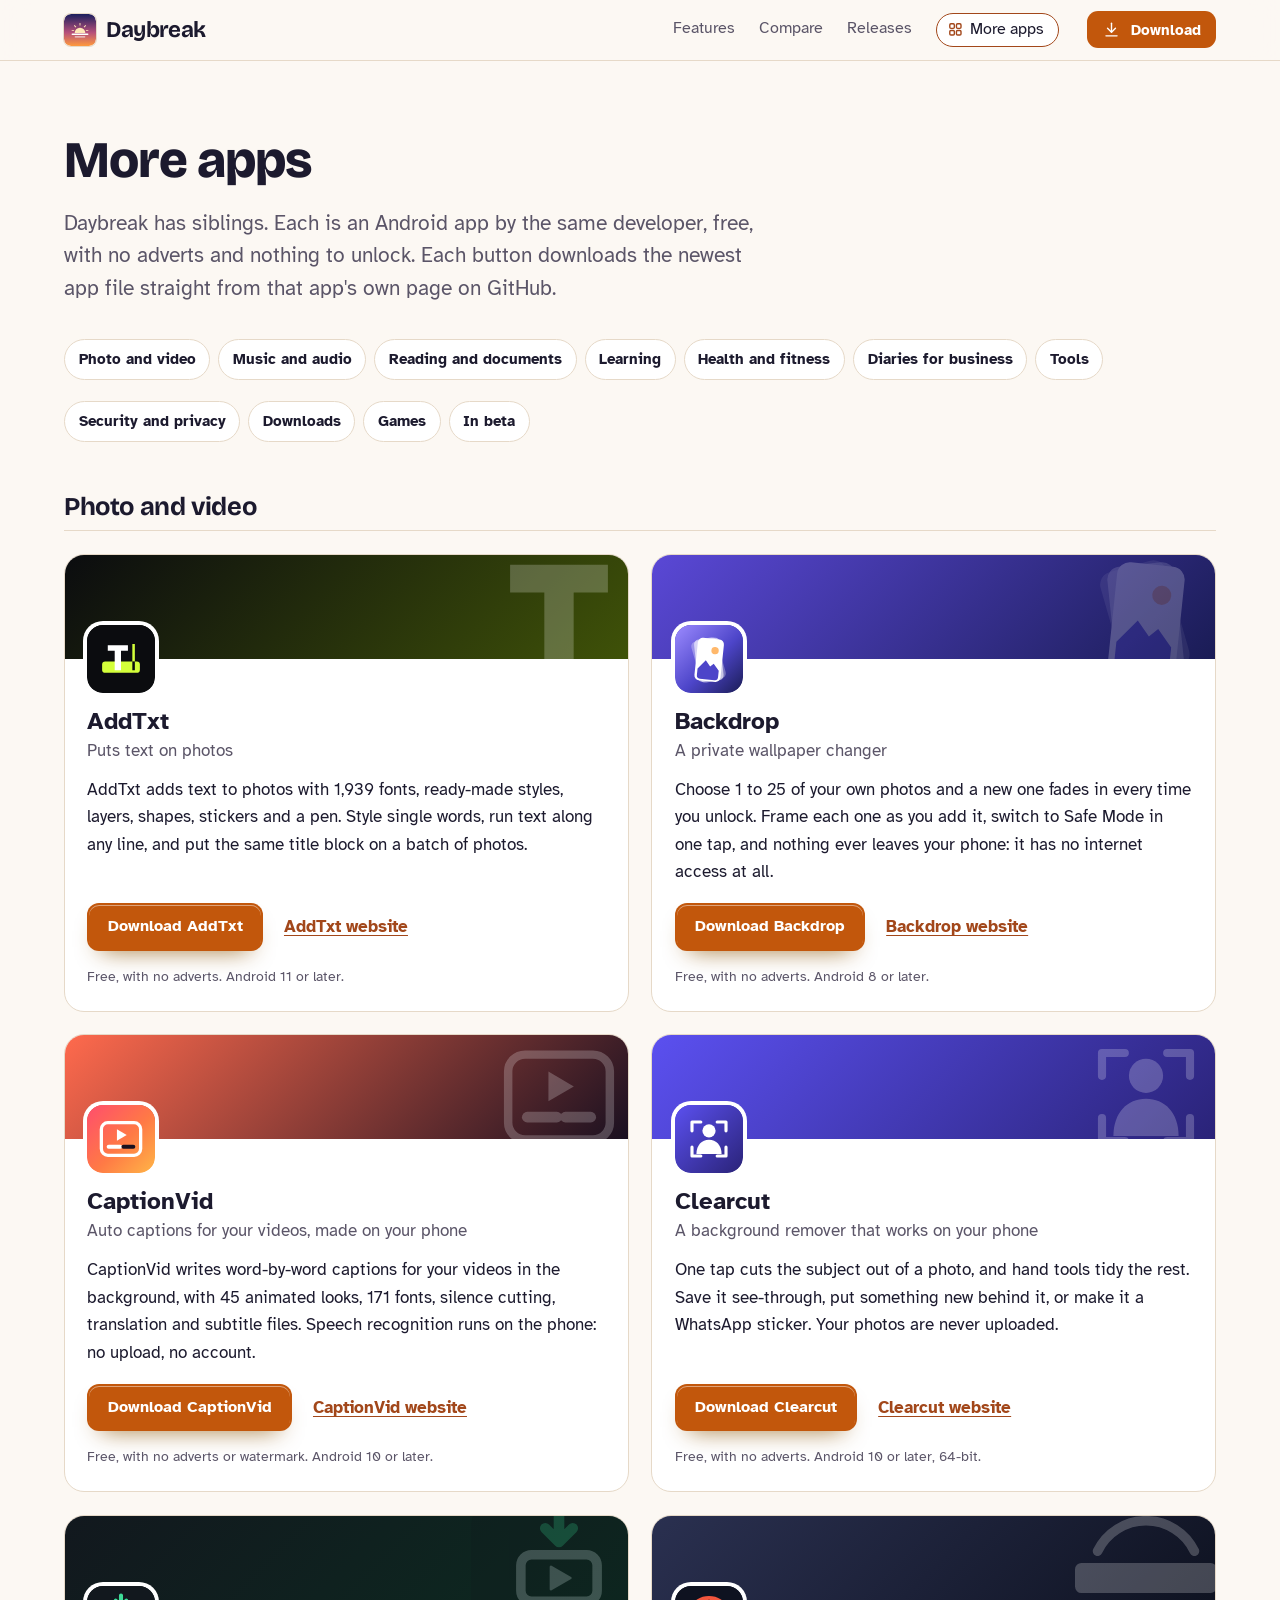
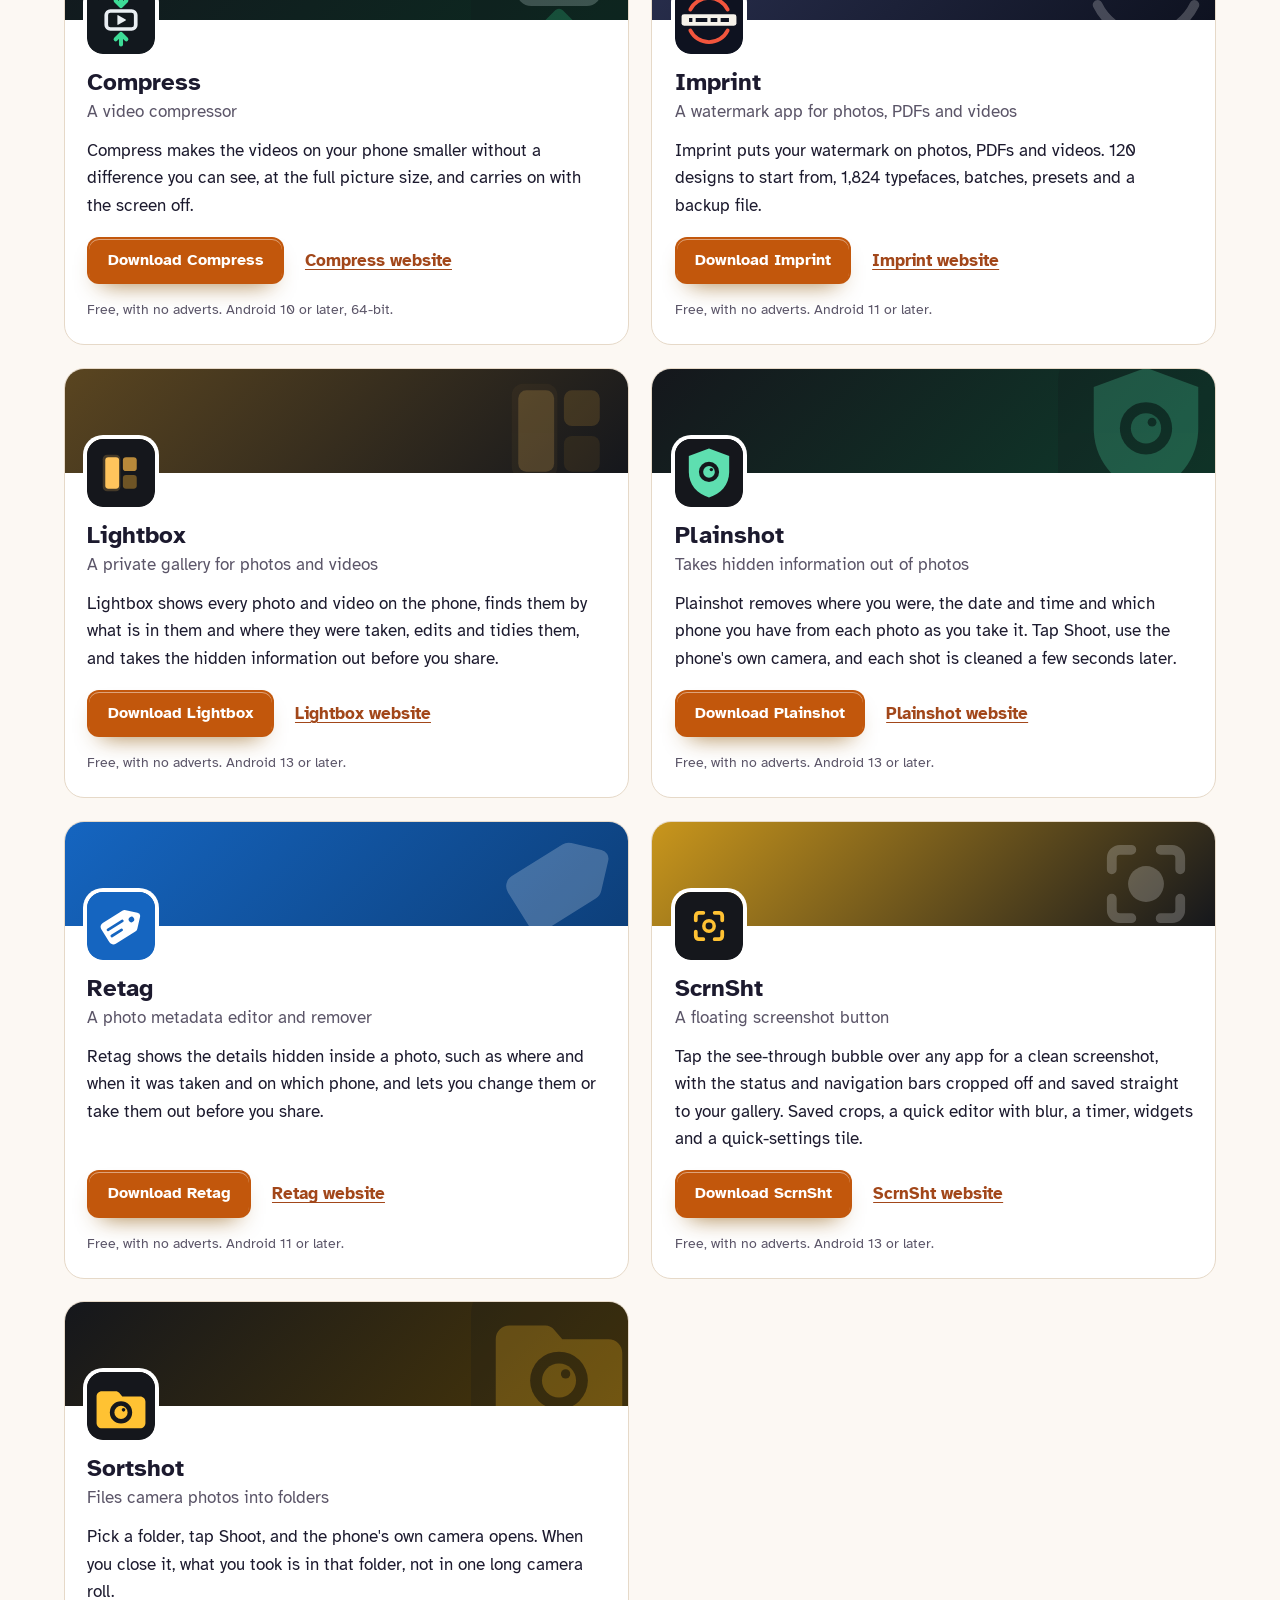
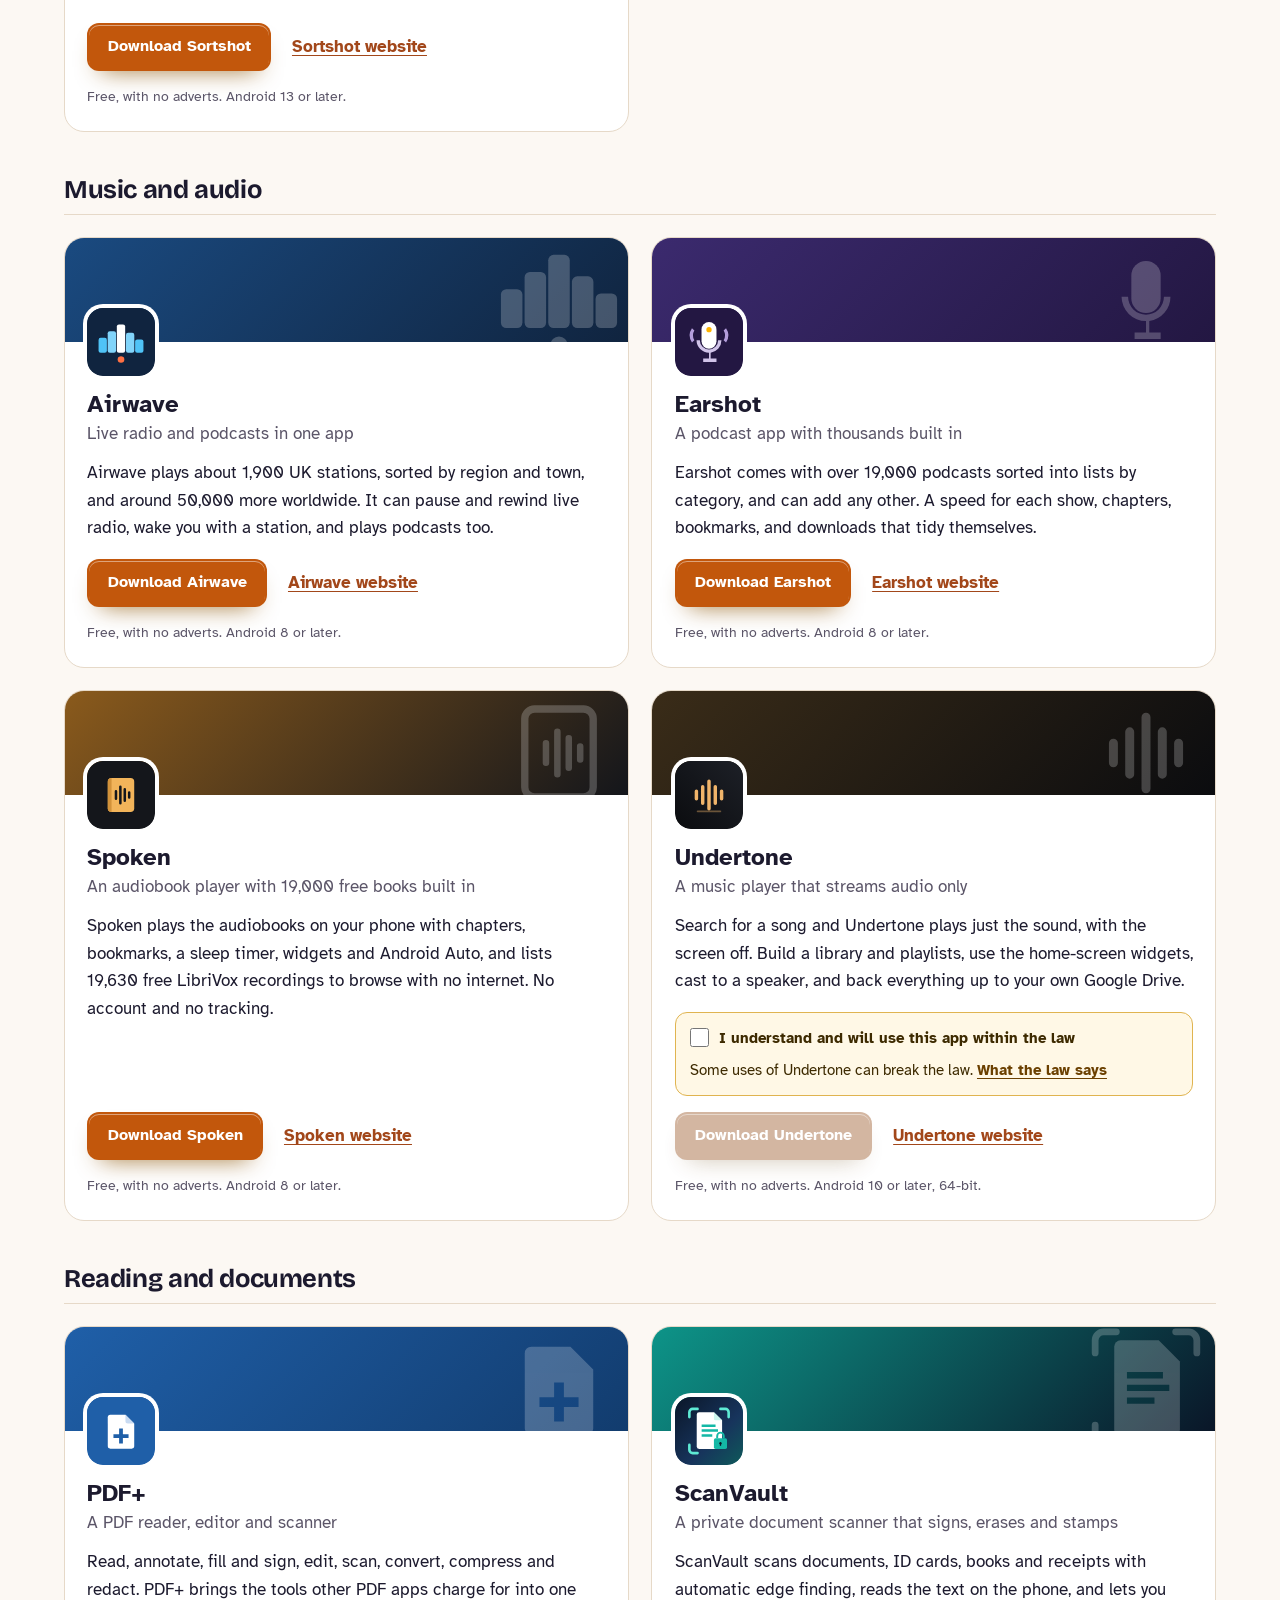
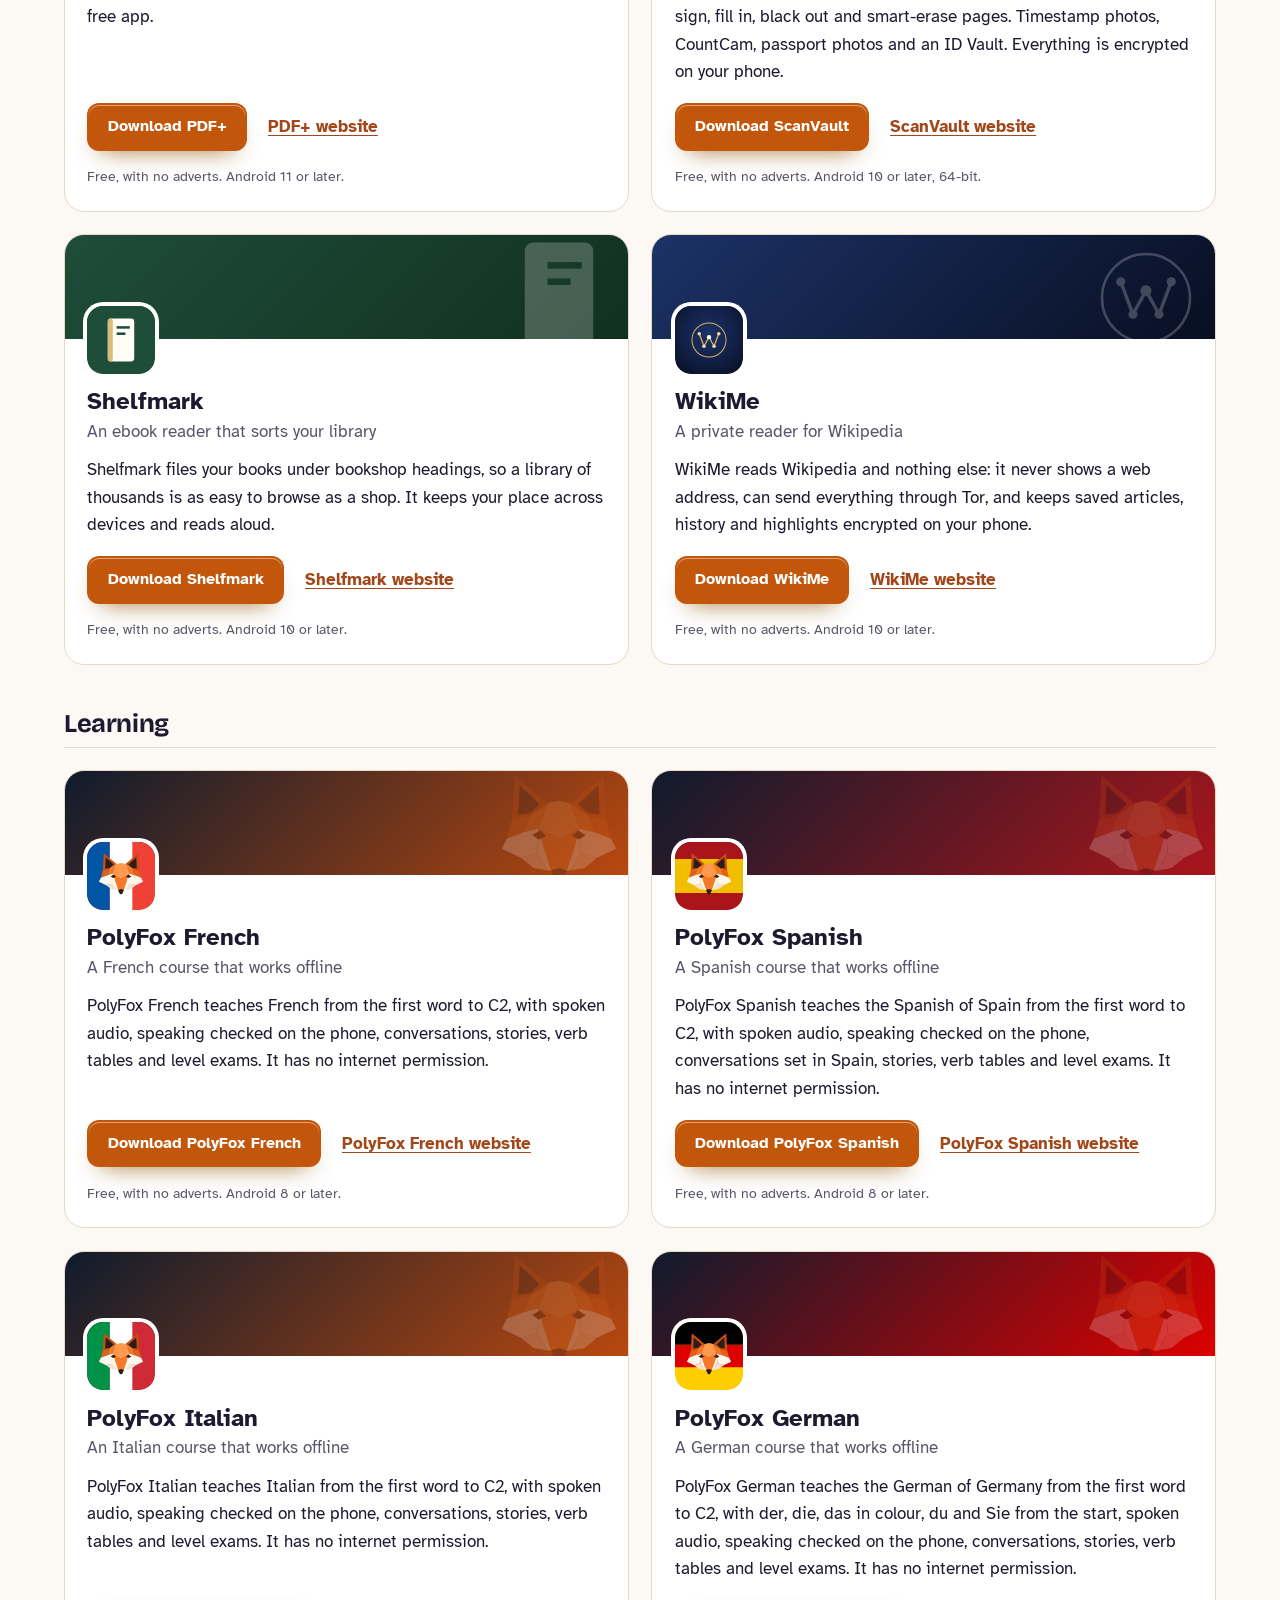
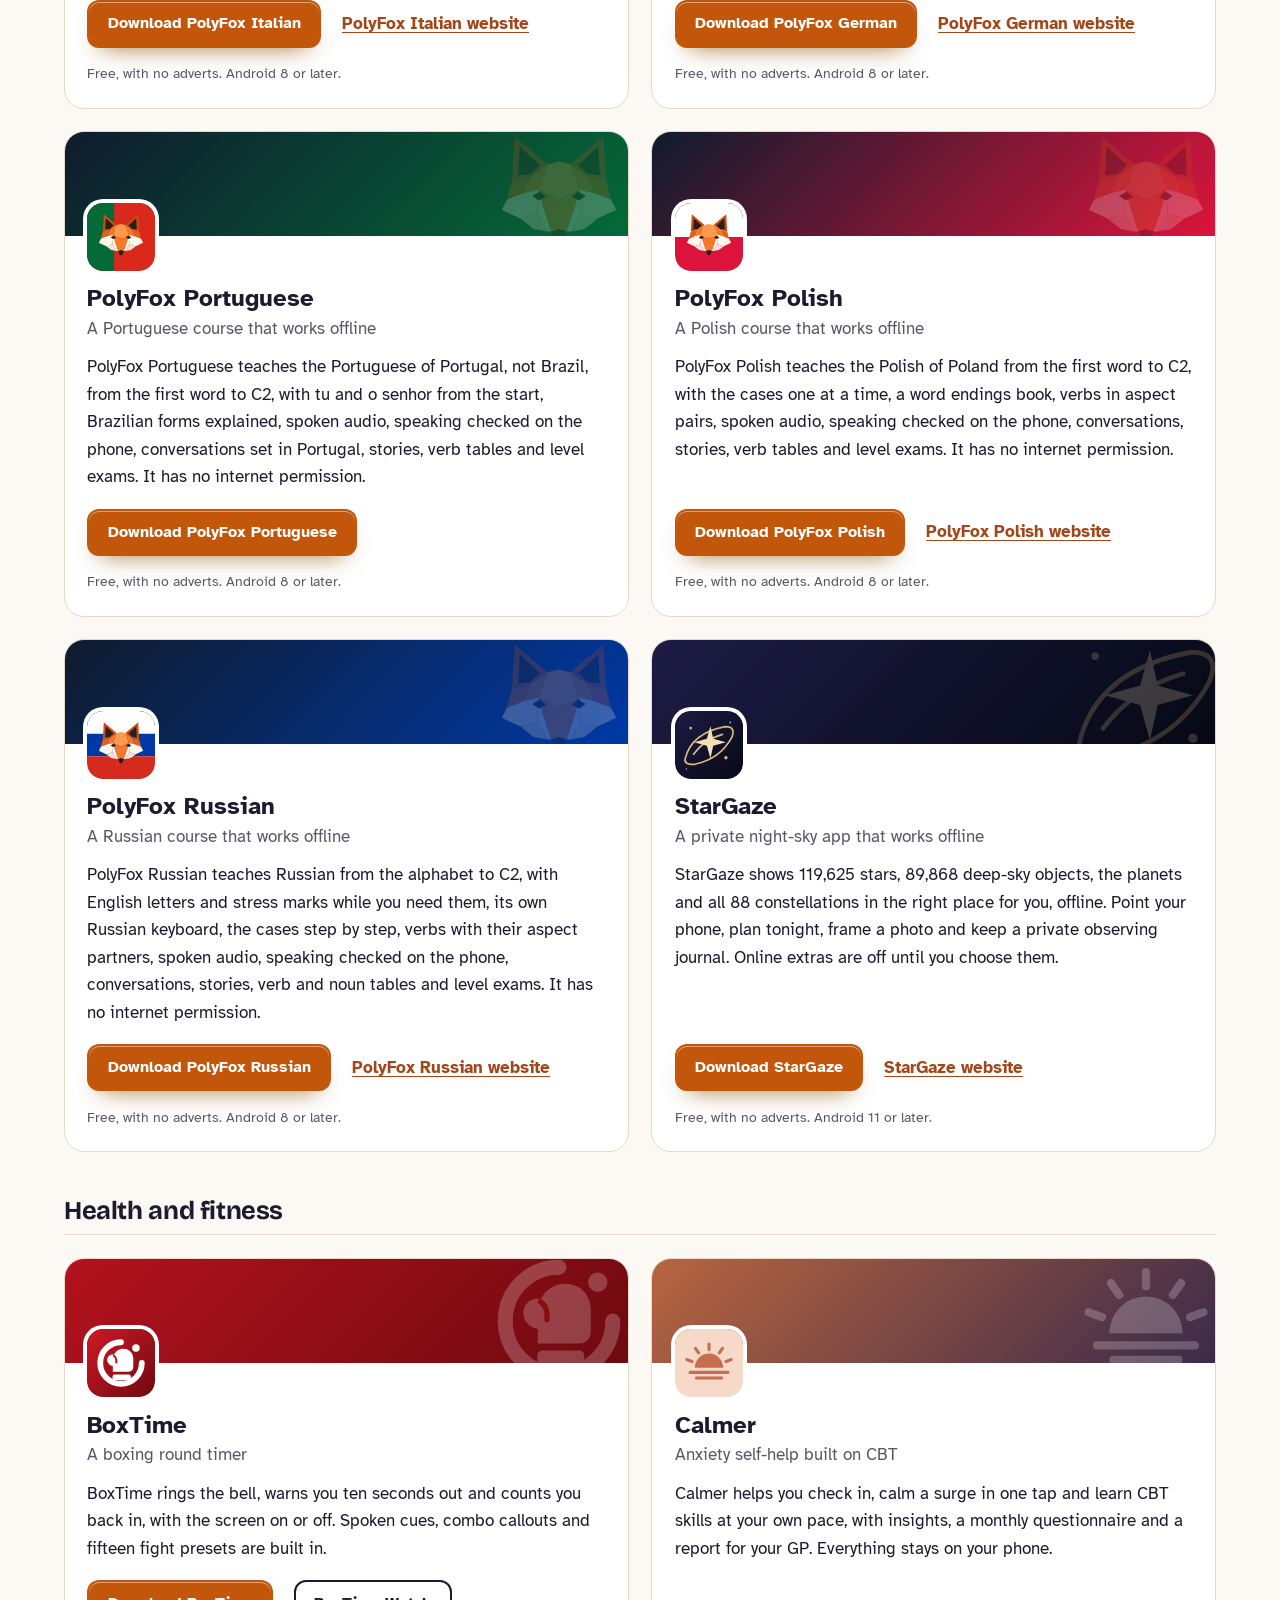
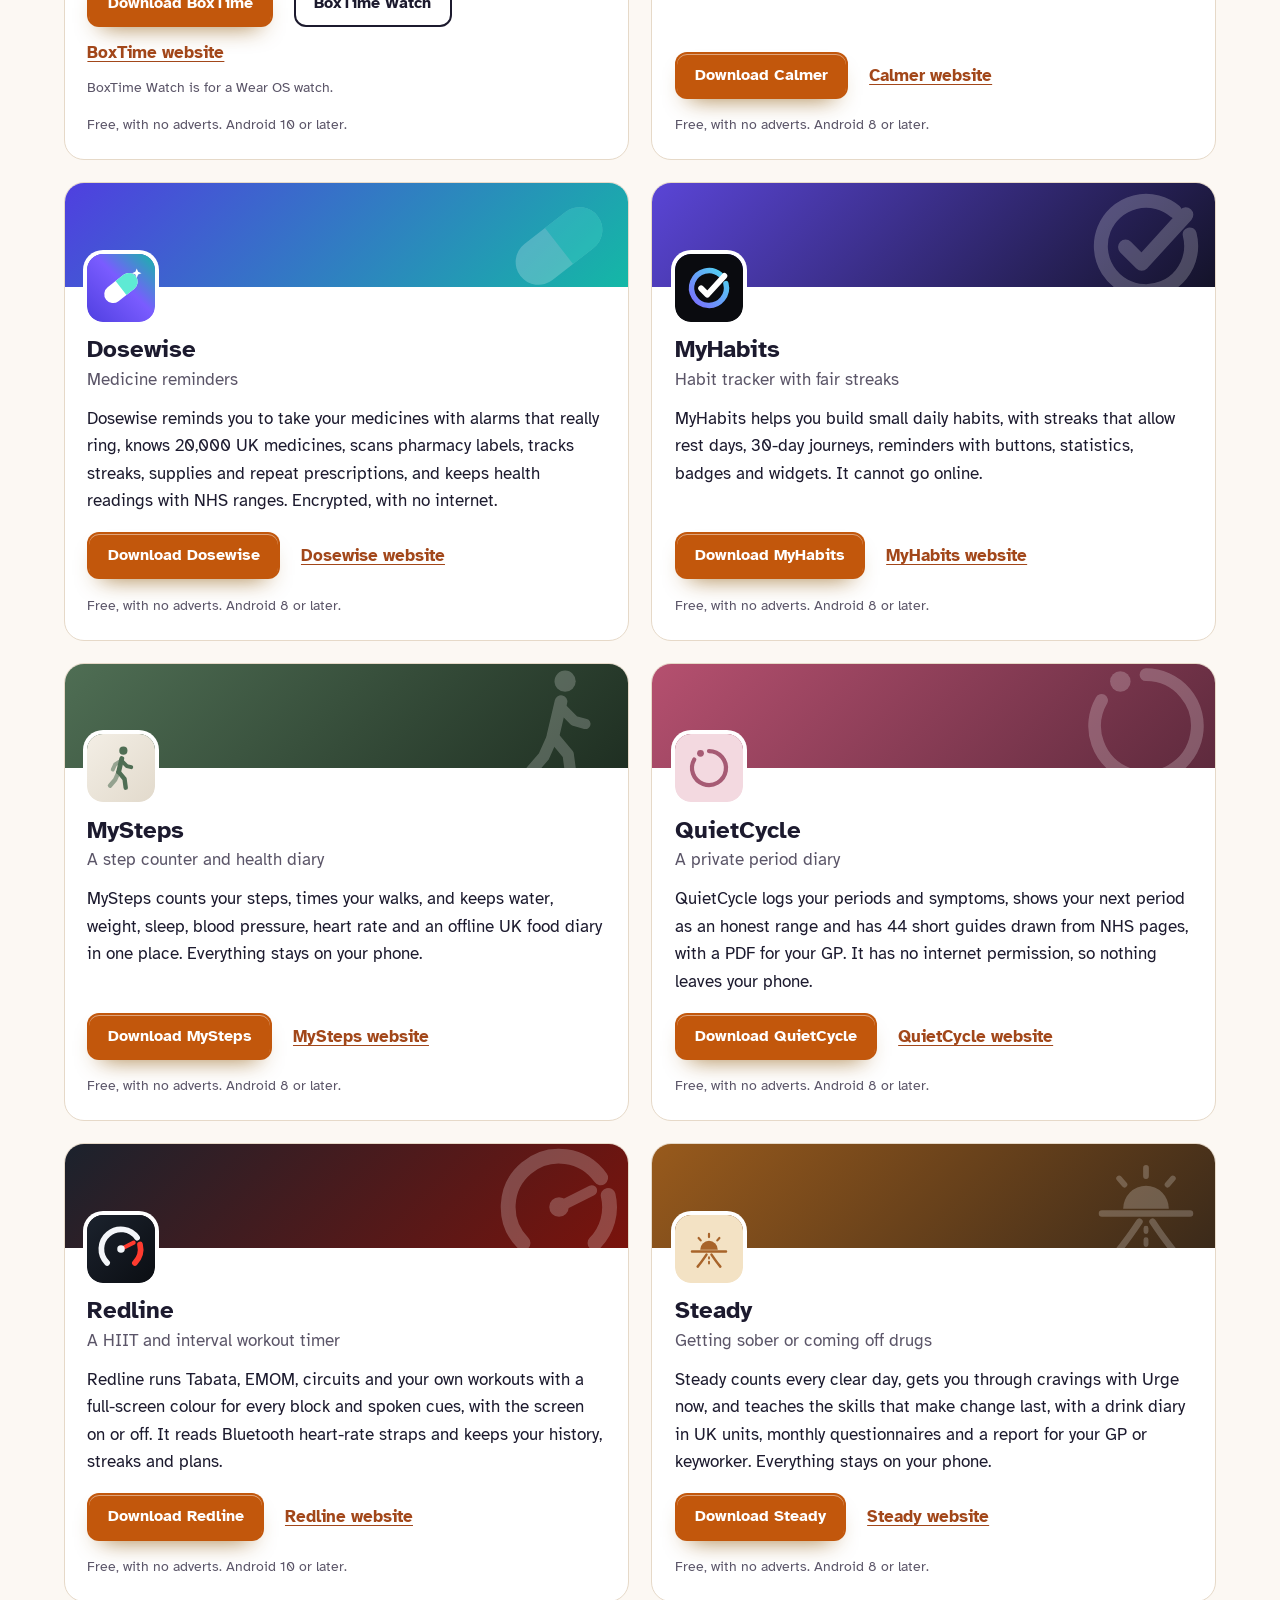
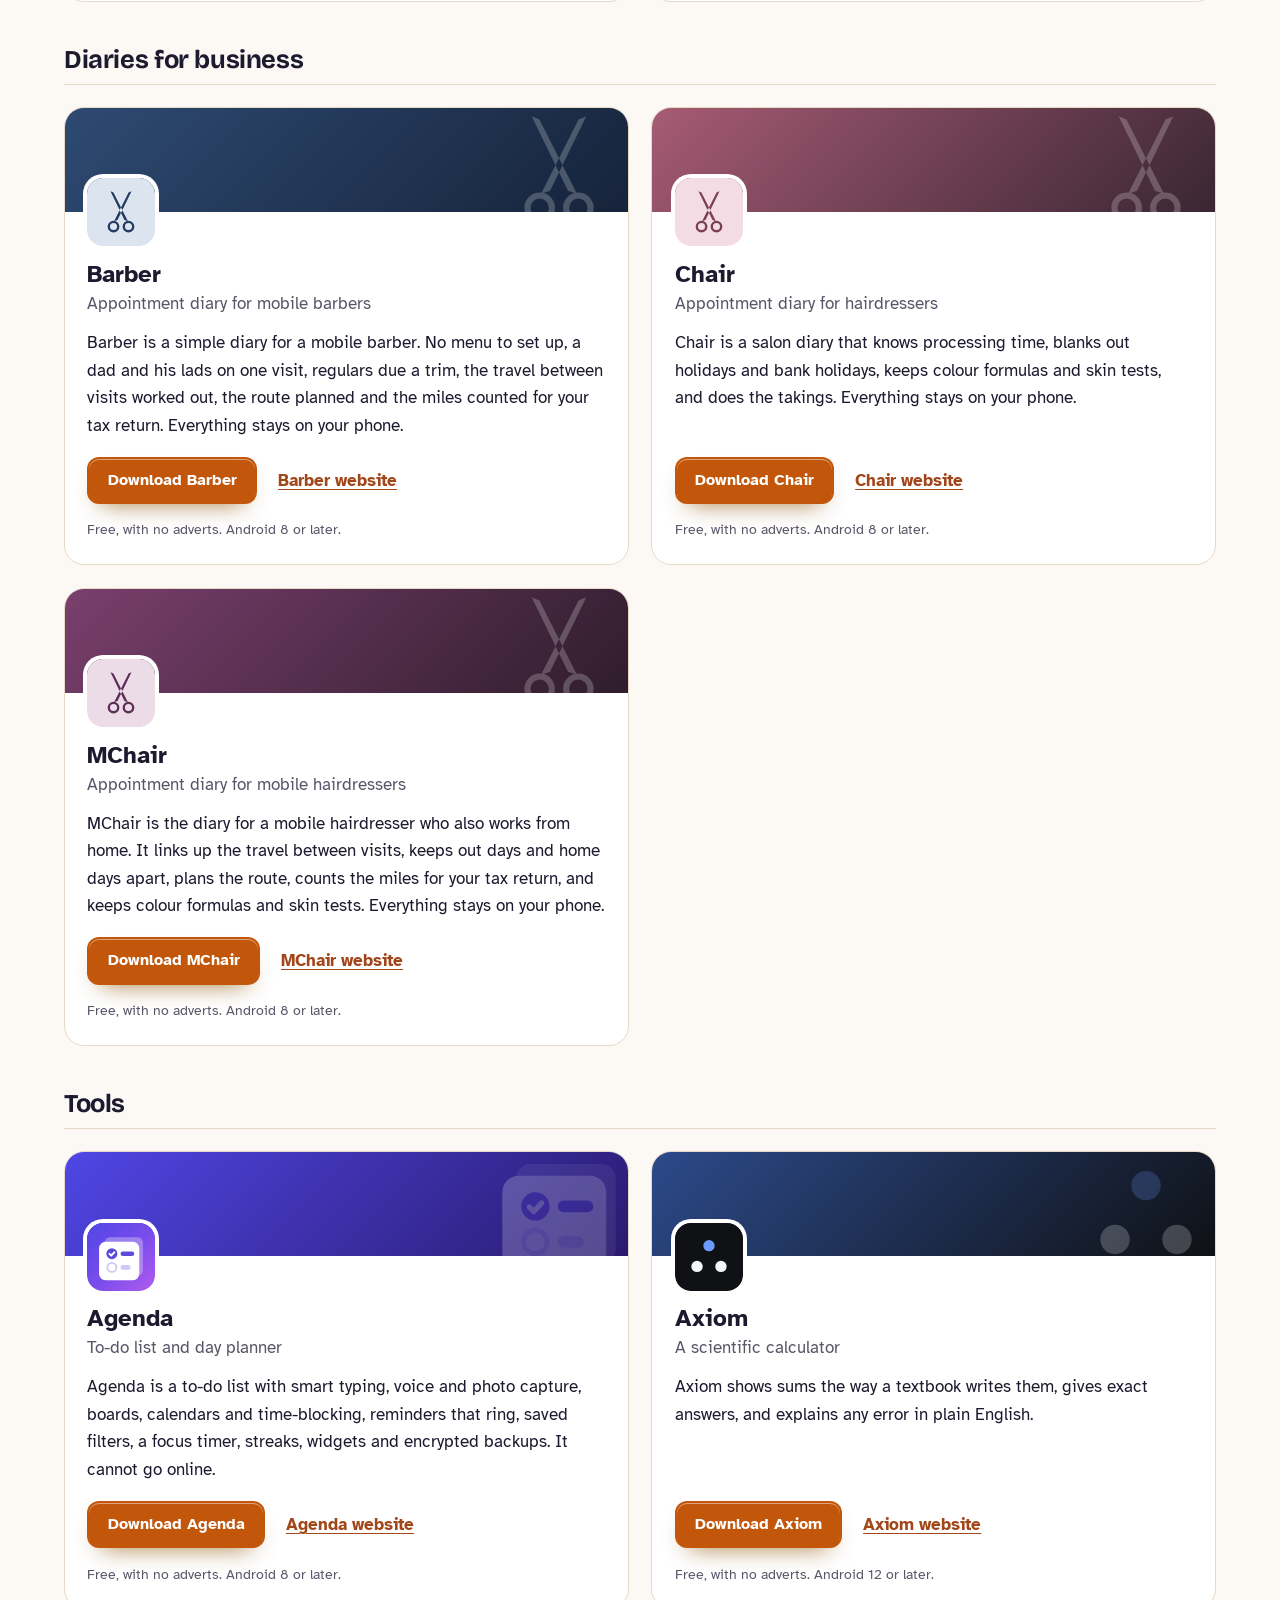
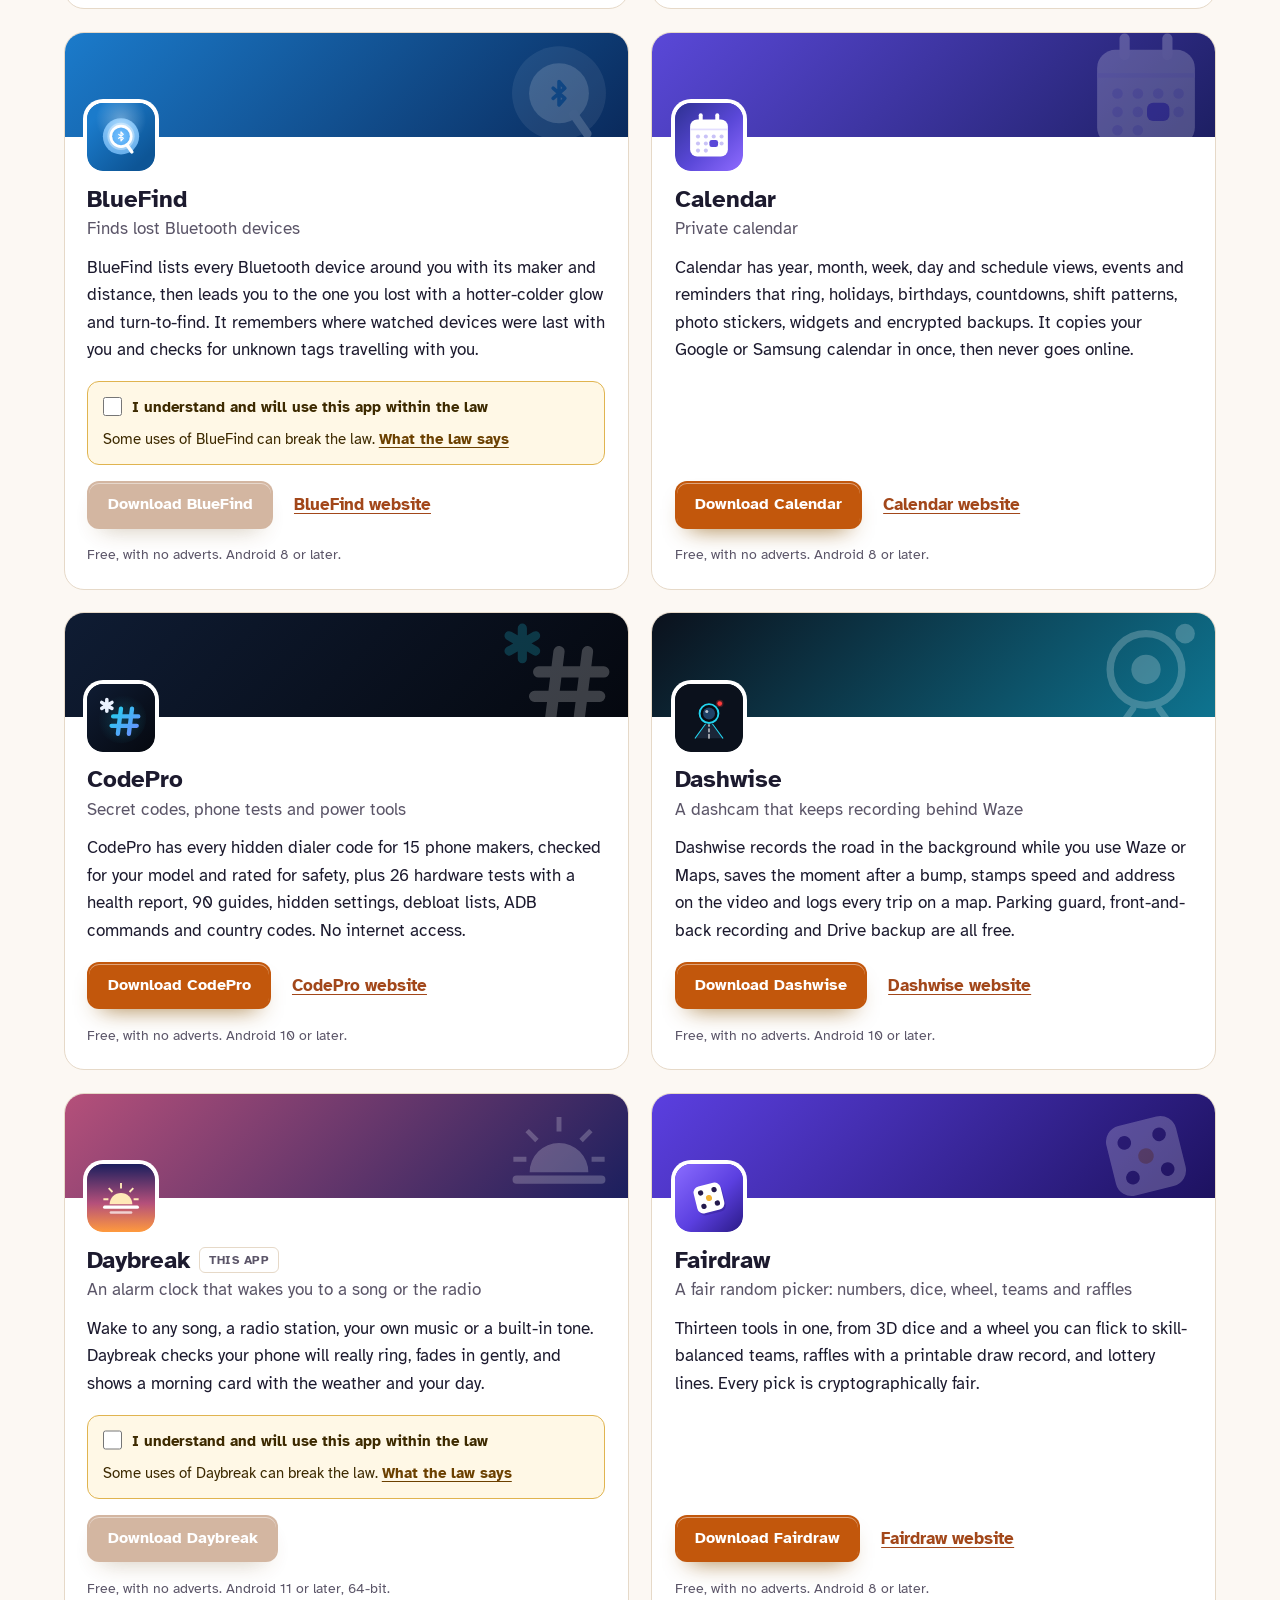
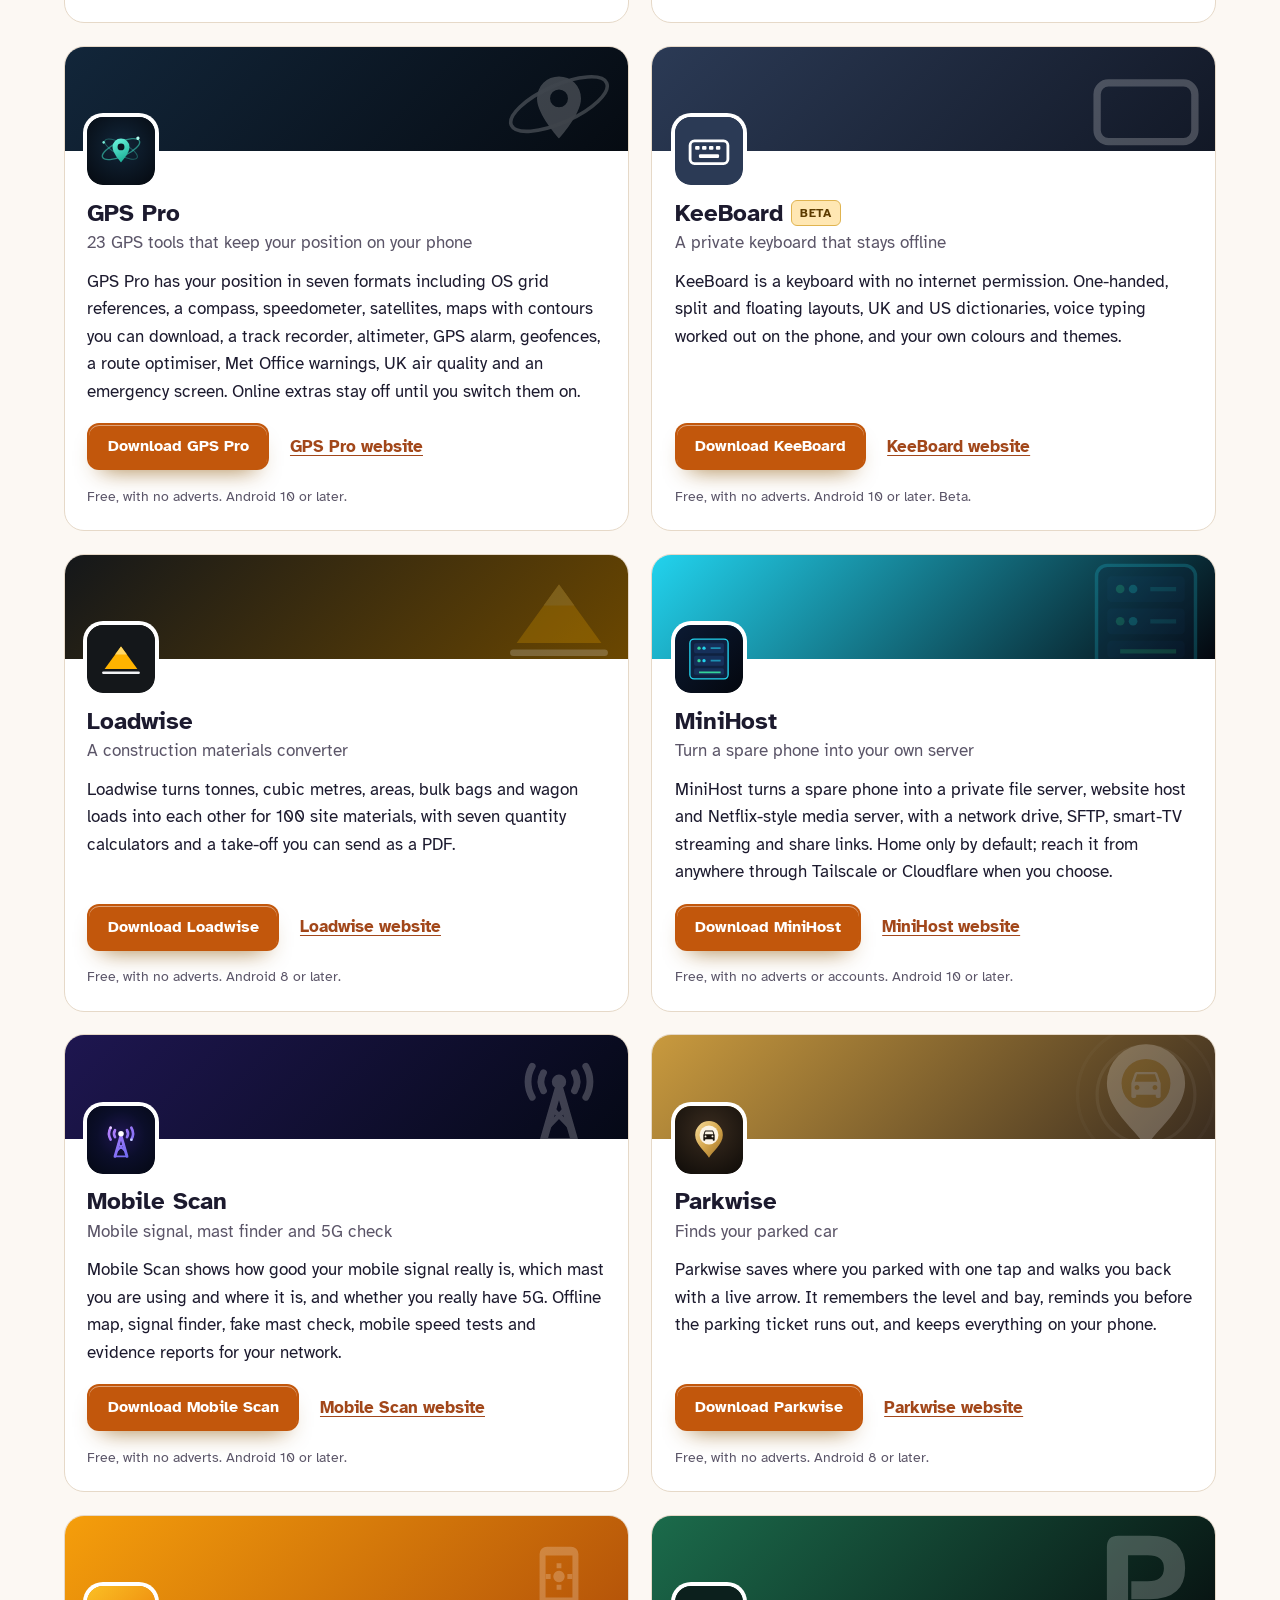
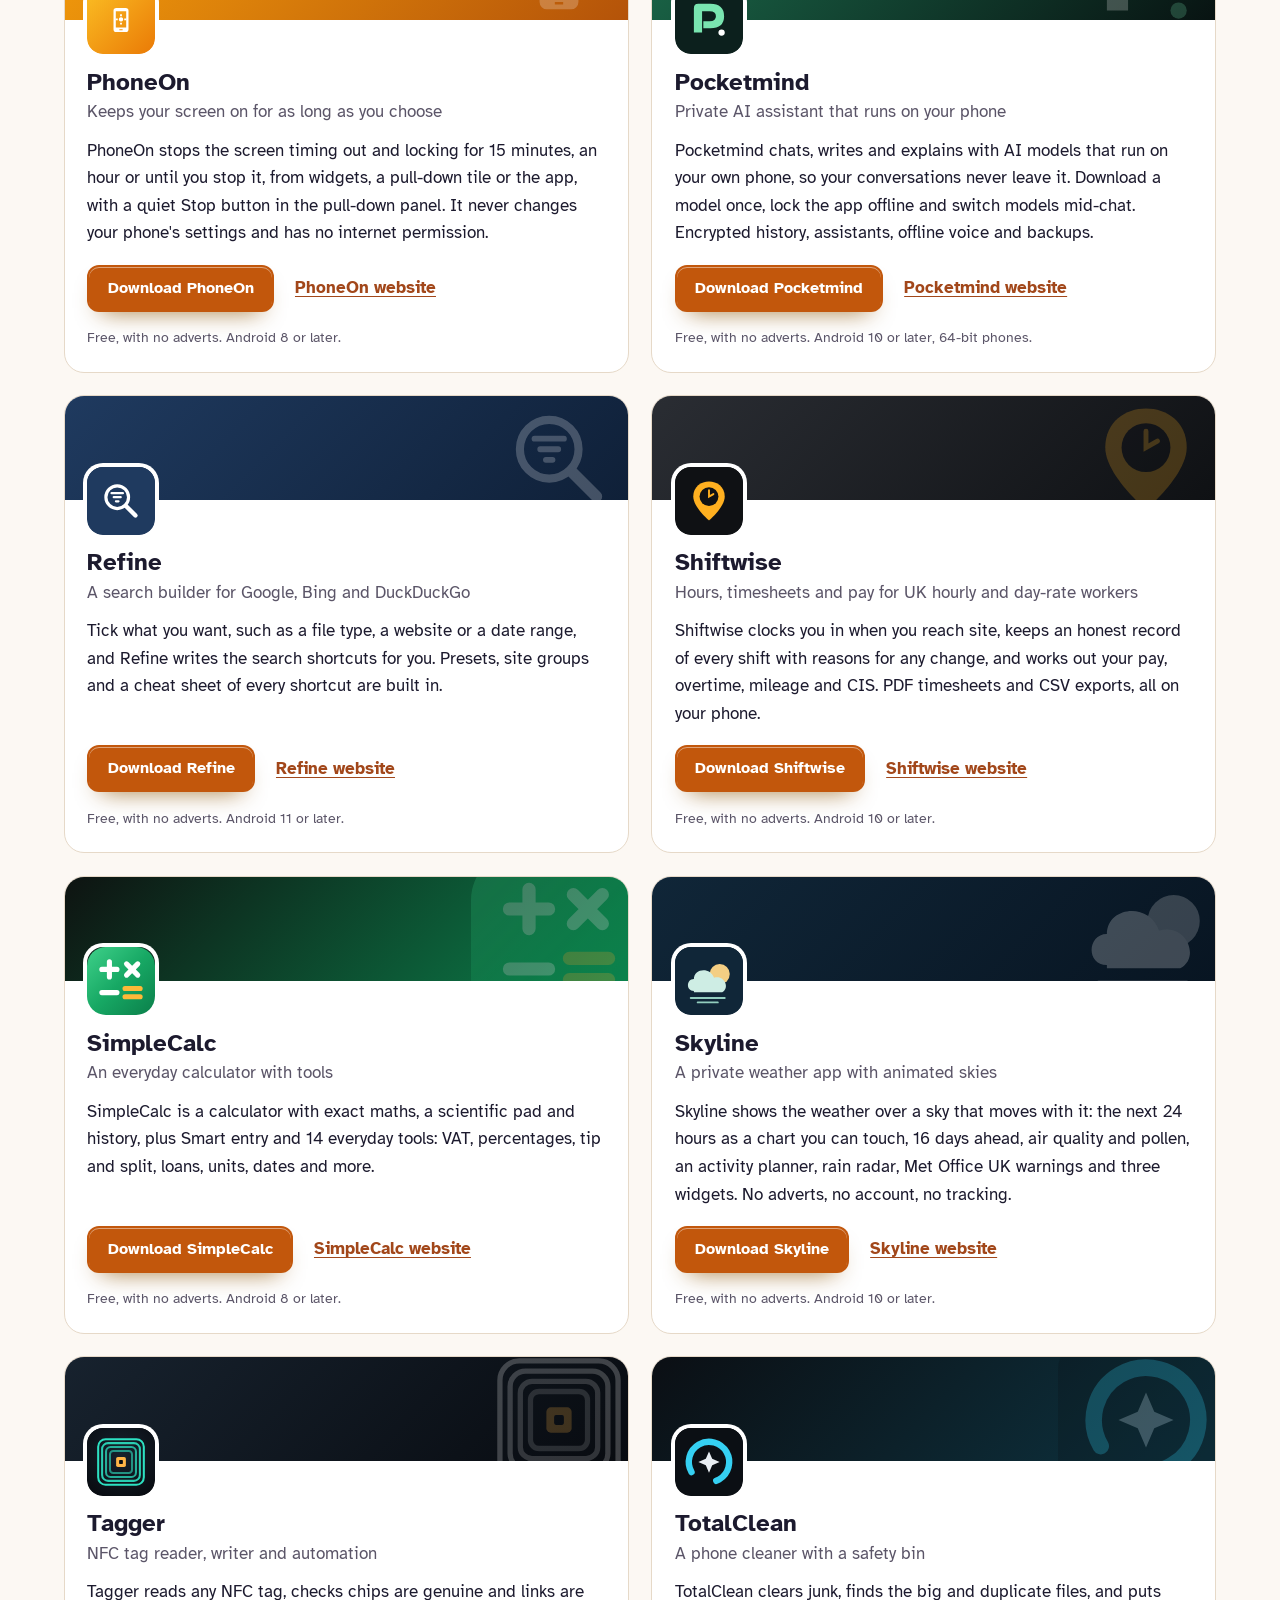
==== more-apps.html @ e539ab2b "More apps: add MegaGen" ====
<!DOCTYPE html>
<html lang="en-GB">
<head>
<meta charset="utf-8">
<meta name="viewport" content="width=device-width, initial-scale=1">
<title>More free Android apps from the maker of Daybreak</title>
<meta name="description" content="All 92 free Android apps from the maker of Daybreak, in one list by category, each with its download and a link to its website.">
<meta name="author" content="Jonathan Jackson">
<link rel="canonical" href="https://customgpter.github.io/daybreak/more-apps.html">
<meta name="theme-color" content="#fcf8f3" media="(prefers-color-scheme: light)">
<meta name="theme-color" content="#0e1020" media="(prefers-color-scheme: dark)">
<meta property="og:type" content="website">
<meta property="og:site_name" content="Daybreak">
<meta property="og:title" content="More free Android apps from the maker of Daybreak">
<meta property="og:description" content="All 92 free Android apps from the maker of Daybreak, in one list by category, each with its download and a link to its website.">
<meta property="og:url" content="https://customgpter.github.io/daybreak/more-apps.html">
<meta property="og:image" content="https://customgpter.github.io/daybreak/assets/og.png">
<meta property="og:image:width" content="1200">
<meta property="og:image:height" content="630">
<meta property="og:image:alt" content="Daybreak&#x27;s edit alarm screen with a 06:30 weekday alarm set to a radio station">
<meta property="og:locale" content="en_GB">
<meta name="twitter:card" content="summary_large_image">
<link rel="icon" href="./assets/favicon.svg" type="image/svg+xml">
<link rel="apple-touch-icon" href="./assets/apple-touch-icon.png">
<link rel="preload" href="./assets/fonts/bricolage-grotesque-latin.woff2" as="font" type="font/woff2" crossorigin>
<link rel="preload" href="./assets/fonts/atkinson-hyperlegible-latin-400-normal.woff2" as="font" type="font/woff2" crossorigin>
<link rel="stylesheet" href="./assets/site.css?v=1">
<link rel="stylesheet" href="./assets/house.css?v=1">
<script type="application/ld+json">{"@context":"https://schema.org","@type":"ItemList","name":"Apps from the maker of Daybreak","url":"https://customgpter.github.io/daybreak/more-apps.html","itemListElement":[{"@type":"ListItem","position":1,"name":"AddTxt","url":"https://customgpter.github.io/addtxt/"},{"@type":"ListItem","position":2,"name":"Backdrop","url":"https://customgpter.github.io/backdrop/"},{"@type":"ListItem","position":3,"name":"CaptionVid","url":"https://customgpter.github.io/captionvid/"},{"@type":"ListItem","position":4,"name":"Clearcut","url":"https://customgpter.github.io/clearcut/"},{"@type":"ListItem","position":5,"name":"Compress","url":"https://customgpter.github.io/compress/"},{"@type":"ListItem","position":6,"name":"Imprint","url":"https://customgpter.github.io/imprint/"},{"@type":"ListItem","position":7,"name":"Lightbox","url":"https://customgpter.github.io/lightbox/"},{"@type":"ListItem","position":8,"name":"Plainshot","url":"https://customgpter.github.io/plainshot/"},{"@type":"ListItem","position":9,"name":"Retag","url":"https://customgpter.github.io/retag/"},{"@type":"ListItem","position":10,"name":"ScrnSht","url":"https://customgpter.github.io/scrnsht/"},{"@type":"ListItem","position":11,"name":"Sortshot","url":"https://customgpter.github.io/sortshot/"},{"@type":"ListItem","position":12,"name":"Airwave","url":"https://customgpter.github.io/airwave/"},{"@type":"ListItem","position":13,"name":"Earshot","url":"https://customgpter.github.io/earshot/"},{"@type":"ListItem","position":14,"name":"Spoken","url":"https://customgpter.github.io/spoken/"},{"@type":"ListItem","position":15,"name":"Undertone","url":"https://customgpter.github.io/undertone/"},{"@type":"ListItem","position":16,"name":"PDF+","url":"https://customgpter.github.io/pdfplus/"},{"@type":"ListItem","position":17,"name":"ScanVault","url":"https://customgpter.github.io/scanvault/"},{"@type":"ListItem","position":18,"name":"Shelfmark","url":"https://customgpter.github.io/shelfmark/"},{"@type":"ListItem","position":19,"name":"WikiMe","url":"https://customgpter.github.io/wikime/"},{"@type":"ListItem","position":20,"name":"PolyFox French","url":"https://customgpter.github.io/polyfox/"},{"@type":"ListItem","position":21,"name":"PolyFox German","url":"https://customgpter.github.io/polyfox-german/"},{"@type":"ListItem","position":22,"name":"PolyFox Polish","url":"https://customgpter.github.io/polyfox-polish/"},{"@type":"ListItem","position":23,"name":"PolyFox Russian","url":"https://customgpter.github.io/polyfox-russian/"},{"@type":"ListItem","position":24,"name":"StarGaze","url":"https://customgpter.github.io/stargaze/"},{"@type":"ListItem","position":25,"name":"BoxTime","url":"https://customgpter.github.io/boxtime/"},{"@type":"ListItem","position":26,"name":"Calmer","url":"https://customgpter.github.io/calmer/"},{"@type":"ListItem","position":27,"name":"Dosewise","url":"https://customgpter.github.io/dosewise/"},{"@type":"ListItem","position":28,"name":"MyHabits","url":"https://customgpter.github.io/myhabits/"},{"@type":"ListItem","position":29,"name":"MySteps","url":"https://customgpter.github.io/mysteps/"},{"@type":"ListItem","position":30,"name":"QuietCycle","url":"https://customgpter.github.io/quietcycle/"},{"@type":"ListItem","position":31,"name":"Redline","url":"https://customgpter.github.io/redline/"},{"@type":"ListItem","position":32,"name":"Steady","url":"https://customgpter.github.io/steady/"},{"@type":"ListItem","position":33,"name":"Barber","url":"https://customgpter.github.io/barber/"},{"@type":"ListItem","position":34,"name":"Chair","url":"https://customgpter.github.io/chair/"},{"@type":"ListItem","position":35,"name":"MChair","url":"https://customgpter.github.io/mchair/"},{"@type":"ListItem","position":36,"name":"Agenda","url":"https://customgpter.github.io/agenda/"},{"@type":"ListItem","position":37,"name":"Axiom","url":"https://customgpter.github.io/axiom/"},{"@type":"ListItem","position":38,"name":"BlueFind","url":"https://customgpter.github.io/bluefind/"},{"@type":"ListItem","position":39,"name":"Calendar","url":"https://customgpter.github.io/calendar/"},{"@type":"ListItem","position":40,"name":"CodePro","url":"https://customgpter.github.io/codepro/"},{"@type":"ListItem","position":41,"name":"Dashwise","url":"https://customgpter.github.io/dashwise/"},{"@type":"ListItem","position":42,"name":"Daybreak","url":"https://customgpter.github.io/daybreak/"},{"@type":"ListItem","position":43,"name":"Fairdraw","url":"https://customgpter.github.io/fairdraw/"},{"@type":"ListItem","position":44,"name":"GPS Pro","url":"https://customgpter.github.io/gpspro/"},{"@type":"ListItem","position":45,"name":"KeeBoard","url":"https://customgpter.github.io/keeboard/"},{"@type":"ListItem","position":46,"name":"Loadwise","url":"https://customgpter.github.io/loadwise/"},{"@type":"ListItem","position":47,"name":"MiniHost","url":"https://customgpter.github.io/minihost/"},{"@type":"ListItem","position":48,"name":"Mobile Scan","url":"https://customgpter.github.io/mobilescan/"},{"@type":"ListItem","position":49,"name":"Parkwise","url":"https://customgpter.github.io/parkwise/"},{"@type":"ListItem","position":50,"name":"Pocketmind","url":"https://customgpter.github.io/pocketmind/"},{"@type":"ListItem","position":51,"name":"Refine","url":"https://customgpter.github.io/refine/"},{"@type":"ListItem","position":52,"name":"Shiftwise","url":"https://customgpter.github.io/shiftwise/"},{"@type":"ListItem","position":53,"name":"SimpleCalc","url":"https://customgpter.github.io/simplecalc/"},{"@type":"ListItem","position":54,"name":"Skyline","url":"https://customgpter.github.io/skyline/"},{"@type":"ListItem","position":55,"name":"Tagger","url":"https://customgpter.github.io/tagger/"},{"@type":"ListItem","position":56,"name":"TotalClean","url":"https://customgpter.github.io/totalclean/"},{"@type":"ListItem","position":57,"name":"TVLink","url":"https://customgpter.github.io/tvlink/"},{"@type":"ListItem","position":58,"name":"Unbox","url":"https://customgpter.github.io/unbox/"},{"@type":"ListItem","position":59,"name":"WhatsKeep","url":"https://customgpter.github.io/whatskeep/"},{"@type":"ListItem","position":60,"name":"WiFi Scan","url":"https://customgpter.github.io/wifiscan/"},{"@type":"ListItem","position":61,"name":"Auditly","url":"https://customgpter.github.io/auditly/"},{"@type":"ListItem","position":62,"name":"Backchannel","url":"https://customgpter.github.io/backchannel/"},{"@type":"ListItem","position":63,"name":"ENotes","url":"https://customgpter.github.io/enotes/"},{"@type":"ListItem","position":64,"name":"FindMe","url":"https://customgpter.github.io/findme/"},{"@type":"ListItem","position":65,"name":"iLock","url":"https://customgpter.github.io/ilock/"},{"@type":"ListItem","position":66,"name":"ImSafe","url":"https://customgpter.github.io/imsafe/"},{"@type":"ListItem","position":67,"name":"IShred","url":"https://customgpter.github.io/ishred/"},{"@type":"ListItem","position":68,"name":"LockBox","url":"https://customgpter.github.io/lockbox/"},{"@type":"ListItem","position":69,"name":"PassVault","url":"https://customgpter.github.io/passvault/"},{"@type":"ListItem","position":70,"name":"SpyFind","url":"https://customgpter.github.io/spyfind/"},{"@type":"ListItem","position":71,"name":"TextWipe","url":"https://customgpter.github.io/textwipe/"},{"@type":"ListItem","position":72,"name":"Tracewire","url":"https://customgpter.github.io/tracewire/"},{"@type":"ListItem","position":73,"name":"Vigil","url":"https://customgpter.github.io/vigil/"},{"@type":"ListItem","position":74,"name":"Grab","url":"https://customgpter.github.io/grab/"},{"@type":"ListItem","position":75,"name":"Swarm","url":"https://customgpter.github.io/swarm/"},{"@type":"ListItem","position":76,"name":"Plane Games","url":"https://customgpter.github.io/plane-games/"},{"@type":"ListItem","position":77,"name":"Ninefold","url":"https://customgpter.github.io/ninefold/"},{"@type":"ListItem","position":78,"name":"Cubewise","url":"https://customgpter.github.io/cubewise/"},{"@type":"ListItem","position":79,"name":"Tilewise","url":"https://customgpter.github.io/tilewise/"},{"@type":"ListItem","position":80,"name":"Letterwise","url":"https://customgpter.github.io/letterwise/"},{"@type":"ListItem","position":81,"name":"Kingside","url":"https://customgpter.github.io/kingside/"},{"@type":"ListItem","position":82,"name":"Deckhand","url":"https://customgpter.github.io/deckhand/"},{"@type":"ListItem","position":83,"name":"SNESForge","url":"https://customgpter.github.io/snesforge/"},{"@type":"ListItem","position":84,"name":"Fame Boy","url":"https://customgpter.github.io/fameboy/"},{"@type":"ListItem","position":85,"name":"PSPPro","url":"https://customgpter.github.io/psppro/"},{"@type":"ListItem","position":86,"name":"MegaGen","url":"https://customgpter.github.io/megagen/"},{"@type":"ListItem","position":87,"name":"QVR","url":"https://customgpter.github.io/qvr/"},{"@type":"ListItem","position":88,"name":"QVR Watch","url":"https://customgpter.github.io/qvr-watch/"},{"@type":"ListItem","position":89,"name":"QVRLite","url":"https://customgpter.github.io/qvrlite/"},{"@type":"ListItem","position":90,"name":"Onionz","url":"https://customgpter.github.io/onionz/"},{"@type":"ListItem","position":91,"name":"OnionzWeb","url":"https://customgpter.github.io/onionzweb/"}]}</script>
<link rel="stylesheet" href="./assets/apps-list.css?v=1">
<script src="./assets/apps-list.js?v=1" defer></script>
</head>
<body>
<a class="skip" href="#main">Skip to content</a>
<header class="masthead">
<div class="wrap">
<a class="brand" href="./" aria-label="Daybreak home"><svg viewBox="0 0 108 108" aria-hidden="true"><defs><linearGradient id="G" x1="0" y1="1" x2="0" y2="0"><stop offset="0" stop-color="#FF9A3D"/><stop offset=".42" stop-color="#B5507A"/><stop offset="1" stop-color="#1B1F5E"/></linearGradient></defs><rect width="108" height="108" rx="24" fill="url(#G)"/><path fill="#FFE9B8" d="M36 64a18 18 0 0 1 36 0z"/><path fill="#FFF" d="M28 66h52a2.5 2.5 0 0 1 0 5H28a2.5 2.5 0 0 1 0-5z"/><path fill="#FFF" fill-opacity=".7" d="M38 75h32a2 2 0 0 1 0 4H38a2 2 0 0 1 0-4z"/><path fill="#FFE9B8" d="M52.5 30h3v9h-3zM33.4 39.5l2.1-2.1 6 6-2.1 2.1zM72.5 37.4l2.1 2.1-6 6-2.1-2.1zM26 54.5h8v3h-8zM74 54.5h8v3h-8z"/></svg><span>Daybreak</span></a>
<nav aria-label="Main"><ul><li><a href="./#features">Features</a></li><li><a href="./compare.html">Compare</a></li><li><a href="./releases.html">Releases</a></li><li><a class="more-apps" href="./more-apps.html" aria-current="page"><svg class="ico" viewBox="0 0 24 24" aria-hidden="true"><rect x="4" y="4" width="6.5" height="6.5" rx="1.6"/><rect x="13.5" y="4" width="6.5" height="6.5" rx="1.6"/><rect x="4" y="13.5" width="6.5" height="6.5" rx="1.6"/><rect x="13.5" y="13.5" width="6.5" height="6.5" rx="1.6"/></svg>More apps</a></li></ul></nav>
<a class="button small" href="./#download"><svg class="ico" viewBox="0 0 24 24" aria-hidden="true"><path d="M12 4v11"/><path d="M7 10.5l5 5 5-5"/><path d="M5 20h14"/></svg>Download</a>
</div>
</header>
<main id="main" class="doc">
<div class="wrap">
<div class="measure">
<h1>More apps</h1>
<p class="lede">Daybreak has siblings. Each is an Android app by the same developer, free, with no adverts and nothing to unlock. Each button downloads the newest app file straight from that app's own page on GitHub.</p>
</div>
<!-- apps:start -->
<nav class="mapps-jump" aria-label="App groups"><ul><li><a href="#apps-photo">Photo and video</a></li><li><a href="#apps-audio">Music and audio</a></li><li><a href="#apps-reading">Reading and documents</a></li><li><a href="#apps-learning">Learning</a></li><li><a href="#apps-health">Health and fitness</a></li><li><a href="#apps-diaries">Diaries for business</a></li><li><a href="#apps-tools">Tools</a></li><li><a href="#apps-security">Security and privacy</a></li><li><a href="#apps-downloads">Downloads</a></li><li><a href="#apps-games">Games</a></li><li><a href="#apps-testing">In beta</a></li></ul></nav>
<div class="mapps-group" role="group" aria-labelledby="apps-photo"><h2 class="mapps-cat" id="apps-photo">Photo and video</h2>
<ul class="mapps"><li class="mapp" style="--b:#0b0c0f;--b2:#3f5208"><div class="mapp-cover" aria-hidden="true"><svg viewBox="0 0 108 108"><path fill="#fff" d="M24 22h60v17H63v49H45V39H24z"/></svg></div><div class="mapp-body"><svg class="mapp-icon" viewBox="0 0 108 108" aria-hidden="true"><rect width="108" height="108" rx="24" fill="#0b0c0f"/><path fill="#d4ff3a" d="M29 58h50a5 5 0 0 1 5 5v8a5 5 0 0 1-5 5H29a5 5 0 0 1-5-5v-8a5 5 0 0 1 5-5z"/><path fill="#fff" d="M33 32h32v9H54v31H44V41H33z"/><path fill="#d4ff3a" d="M72 30h4v28h-4z"/><path fill="#0b0c0f" d="M72 58h4v14h-4z"/></svg><h3>AddTxt</h3><p class="mapp-kind">Puts text on photos</p><p class="mapp-say">AddTxt adds text to photos with 1,939 fonts, ready-made styles, layers, shapes, stickers and a pen. Style single words, run text along any line, and put the same title block on a batch of photos.</p><p class="mapp-go"><a class="button" href="https://github.com/CustomGPTer/addtxt/releases/latest/download/AddTxt.apk">Download AddTxt</a><a class="mapp-site" href="https://customgpter.github.io/addtxt/">AddTxt website</a></p><p class="mapp-needs">Free, with no adverts. Android 11 or later.</p></div></li>
<li class="mapp" style="--b:#5a48d6;--b2:#1a1c55"><div class="mapp-cover" aria-hidden="true"><svg viewBox="0 0 108 108"><g transform="translate(54 58) scale(1.3) translate(-54 -58)"><rect x="38" y="30" width="32" height="52" rx="6" fill="#fff" fill-opacity=".3" transform="rotate(-16 54 58)"/><rect x="38" y="30" width="32" height="52" rx="6" fill="#fff" fill-opacity=".6" transform="rotate(-6 54 58)"/><g transform="rotate(6 54 58)"><rect x="38" y="30" width="32" height="52" rx="6" fill="#fff"/><path d="M41 68l9-11 6 7 4-4 7 8v8a4 4 0 0 1-4 4H45a4 4 0 0 1-4-4z" fill="#4d45c9"/><circle cx="60" cy="44" r="4.5" fill="#FFB86B"/></g></g></svg></div><div class="mapp-body"><svg class="mapp-icon" viewBox="0 0 108 108" aria-hidden="true"><defs><linearGradient id="i-backdrop-mapp-cc" x1="0" y1="0" x2="1" y2="1"><stop offset="0" stop-color="#9c8bff"/><stop offset=".55" stop-color="#4d45c9"/><stop offset="1" stop-color="#1a1c55"/></linearGradient></defs><rect width="108" height="108" rx="24" fill="url(#i-backdrop-mapp-cc)"/><g transform="translate(54 58) scale(1.3) translate(-54 -58)"><rect x="38" y="30" width="32" height="52" rx="6" fill="#fff" fill-opacity=".3" transform="rotate(-16 54 58)"/><rect x="38" y="30" width="32" height="52" rx="6" fill="#fff" fill-opacity=".6" transform="rotate(-6 54 58)"/><g transform="rotate(6 54 58)"><rect x="38" y="30" width="32" height="52" rx="6" fill="#fff"/><path d="M41 68l9-11 6 7 4-4 7 8v8a4 4 0 0 1-4 4H45a4 4 0 0 1-4-4z" fill="#4d45c9"/><circle cx="60" cy="44" r="4.5" fill="#FFB86B"/></g></g></svg><h3>Backdrop</h3><p class="mapp-kind">A private wallpaper changer</p><p class="mapp-say">Choose 1 to 25 of your own photos and a new one fades in every time you unlock. Frame each one as you add it, switch to Safe Mode in one tap, and nothing ever leaves your phone: it has no internet access at all.</p><p class="mapp-go"><a class="button" href="https://github.com/CustomGPTer/backdrop/releases/latest/download/Backdrop.apk">Download Backdrop</a><a class="mapp-site" href="https://customgpter.github.io/backdrop/">Backdrop website</a></p><p class="mapp-needs">Free, with no adverts. Android 8 or later.</p></div></li>
<li class="mapp" style="--b:#ff6a4d;--b2:#1a1020"><div class="mapp-cover" aria-hidden="true"><svg viewBox="0 0 108 108"><g transform="translate(54 54) scale(1.3) translate(-54 -54)"><path d="M38,34 h32 a8,8 0 0 1 8,8 v24 a8,8 0 0 1 -8,8 h-32 a8,8 0 0 1 -8,-8 v-24 a8,8 0 0 1 8,-8 z" fill="none" stroke="#fff" stroke-width="4"/><path d="M49,42 L61,49 L49,56 Z" fill="#fff"/><path d="M39,61 h14 a2.5,2.5 0 0 1 0,5 h-14 a2.5,2.5 0 0 1 0,-5 z" fill="#fff"/><path d="M57,61 h12 a2.5,2.5 0 0 1 0,5 h-12 a2.5,2.5 0 0 1 0,-5 z" fill="#ffffff"/></g></svg></div><div class="mapp-body"><svg class="mapp-icon" viewBox="0 0 108 108" aria-hidden="true"><defs><linearGradient id="i-captionvid-cvbg" x1="0" y1="0" x2="1" y2="1"><stop offset="0" stop-color="#ff4d6d"/><stop offset=".55" stop-color="#ff7a45"/><stop offset="1" stop-color="#ffb547"/></linearGradient></defs><rect width="108" height="108" rx="24" fill="url(#i-captionvid-cvbg)"/><g transform="translate(54 54) scale(1.3) translate(-54 -54)"><path d="M38,34 h32 a8,8 0 0 1 8,8 v24 a8,8 0 0 1 -8,8 h-32 a8,8 0 0 1 -8,-8 v-24 a8,8 0 0 1 8,-8 z" fill="none" stroke="#fff" stroke-width="4"/><path d="M49,42 L61,49 L49,56 Z" fill="#fff"/><path d="M39,61 h14 a2.5,2.5 0 0 1 0,5 h-14 a2.5,2.5 0 0 1 0,-5 z" fill="#fff"/><path d="M57,61 h12 a2.5,2.5 0 0 1 0,5 h-12 a2.5,2.5 0 0 1 0,-5 z" fill="#1a1020"/></g></svg><h3>CaptionVid</h3><p class="mapp-kind">Auto captions for your videos, made on your phone</p><p class="mapp-say">CaptionVid writes word-by-word captions for your videos in the background, with 45 animated looks, 171 fonts, silence cutting, translation and subtitle files. Speech recognition runs on the phone: no upload, no account.</p><p class="mapp-go"><a class="button" href="https://github.com/CustomGPTer/captionvid/releases/latest/download/CaptionVid.apk">Download CaptionVid</a><a class="mapp-site" href="https://customgpter.github.io/captionvid/">CaptionVid website</a></p><p class="mapp-needs">Free, with no adverts or watermark. Android 10 or later.</p></div></li><li class="mapp" style="--b:#5b50f0;--b2:#2a2378"><div class="mapp-cover" aria-hidden="true"><svg viewBox="0 0 108 108"><circle cx="54" cy="41" r="10.5" fill="#fff"/><path d="M34 78c0-14.5 8.5-23 20-23s20 8.5 20 23z" fill="#fff"/><path d="M27 41V27h14M67 27h14v14M27 67v14h14M67 81h14V67" fill="none" stroke="#fff" stroke-width="5" stroke-linecap="round" stroke-linejoin="round"/></svg></div><div class="mapp-body"><svg class="mapp-icon" viewBox="0 0 108 108" aria-hidden="true"><defs><linearGradient id="i-clearcut-mapp-cc" x1="0" y1="0" x2="1" y2="1"><stop offset="0" stop-color="#5b50f0"/><stop offset="1" stop-color="#2a2378"/></linearGradient></defs><rect width="108" height="108" rx="24" fill="url(#i-clearcut-mapp-cc)"/><circle cx="54" cy="41" r="10.5" fill="#fff"/><path d="M34 78c0-14.5 8.5-23 20-23s20 8.5 20 23z" fill="#fff"/><path d="M27 41V27h14M67 27h14v14M27 67v14h14M67 81h14V67" fill="none" stroke="#fff" stroke-width="5" stroke-linecap="round" stroke-linejoin="round"/></svg><h3>Clearcut</h3><p class="mapp-kind">A background remover that works on your phone</p><p class="mapp-say">One tap cuts the subject out of a photo, and hand tools tidy the rest. Save it see-through, put something new behind it, or make it a WhatsApp sticker. Your photos are never uploaded.</p><p class="mapp-go"><a class="button" href="https://github.com/CustomGPTer/clearcut/releases/latest/download/Clearcut.apk">Download Clearcut</a><a class="mapp-site" href="https://customgpter.github.io/clearcut/">Clearcut website</a></p><p class="mapp-needs">Free, with no adverts. Android 10 or later, 64-bit.</p></div></li>
<li class="mapp" style="--b:#12181e;--b2:#0c2a20"><div class="mapp-cover" aria-hidden="true"><svg viewBox="0 0 108 108"><rect width="108" height="108" rx="24" fill="#12181e"/><g transform="translate(54 54) scale(1.3) translate(-54 -54)"><path fill="none" stroke="#e9eef3" stroke-width="4.5" stroke-linejoin="round" d="M41 43h26a5 5 0 0 1 5 5v12a5 5 0 0 1-5 5H41a5 5 0 0 1-5-5V48a5 5 0 0 1 5-5z"/><path fill="#e9eef3" d="M50.5 48.2l9.2 5.3a.6.6 0 0 1 0 1l-9.2 5.3a.6.6 0 0 1-.9-.5V48.7a.6.6 0 0 1 .9-.5z"/><path fill="none" stroke="#3ddc97" stroke-width="5" stroke-linecap="round" stroke-linejoin="round" d="M54 24v12M47.5 30.5 54 37l6.5-6.5M54 84V72M47.5 77.5 54 71l6.5 6.5"/></g></svg></div><div class="mapp-body"><svg class="mapp-icon" viewBox="0 0 108 108" aria-hidden="true"><rect width="108" height="108" rx="24" fill="#12181e"/><g transform="translate(54 54) scale(1.3) translate(-54 -54)"><path fill="none" stroke="#e9eef3" stroke-width="4.5" stroke-linejoin="round" d="M41 43h26a5 5 0 0 1 5 5v12a5 5 0 0 1-5 5H41a5 5 0 0 1-5-5V48a5 5 0 0 1 5-5z"/><path fill="#e9eef3" d="M50.5 48.2l9.2 5.3a.6.6 0 0 1 0 1l-9.2 5.3a.6.6 0 0 1-.9-.5V48.7a.6.6 0 0 1 .9-.5z"/><path fill="none" stroke="#3ddc97" stroke-width="5" stroke-linecap="round" stroke-linejoin="round" d="M54 24v12M47.5 30.5 54 37l6.5-6.5M54 84V72M47.5 77.5 54 71l6.5 6.5"/></g></svg><h3>Compress</h3><p class="mapp-kind">A video compressor</p><p class="mapp-say">Compress makes the videos on your phone smaller without a difference you can see, at the full picture size, and carries on with the screen off.</p><p class="mapp-go"><a class="button" href="https://github.com/CustomGPTer/compress/releases/latest/download/Compress.apk">Download Compress</a><a class="mapp-site" href="https://customgpter.github.io/compress/">Compress website</a></p><p class="mapp-needs">Free, with no adverts. Android 10 or later, 64-bit.</p></div></li>
<li class="mapp" style="--b:#2a3050;--b2:#0e1220"><div class="mapp-cover" aria-hidden="true"><svg viewBox="0 0 108 108"><g transform="translate(54 54) scale(1.32) translate(-54 -54)"><path d="M31.5 41.500A25 25 0 0 1 76.500 41.500" fill="none" stroke="#fff" stroke-width="4.5" stroke-linecap="round"/><path d="M76.500 66.500A25 25 0 0 1 31.500 66.500" fill="none" stroke="#fff" stroke-width="4.5" stroke-linecap="round"/><path fill="#fff" d="M24 47h60a3 3 0 0 1 3 3v8a3 3 0 0 1-3 3H24a3 3 0 0 1-3-3v-8a3 3 0 0 1 3-3z"/></g></svg></div><div class="mapp-body"><svg class="mapp-icon" viewBox="0 0 108 108" aria-hidden="true"><rect width="108" height="108" rx="24" fill="#0e1220"/><g transform="translate(54 54) scale(1.32) translate(-54 -54)"><path d="M31.5 41.500A25 25 0 0 1 76.500 41.500" fill="none" stroke="#f2553d" stroke-width="4.5" stroke-linecap="round"/><path d="M76.500 66.500A25 25 0 0 1 31.500 66.500" fill="none" stroke="#f2553d" stroke-width="4.5" stroke-linecap="round"/><path fill="#f6f2ea" d="M24 47h60a3 3 0 0 1 3 3v8a3 3 0 0 1-3 3H24a3 3 0 0 1-3-3v-8a3 3 0 0 1 3-3z"/><path fill="#0e1220" d="M30 51.500h4v5h-4zM38 51.500h14v5H38zM56 51.500h8v5h-8zM68 51.500h10v5H68z"/></g></svg><h3>Imprint</h3><p class="mapp-kind">A watermark app for photos, PDFs and videos</p><p class="mapp-say">Imprint puts your watermark on photos, PDFs and videos. 120 designs to start from, 1,824 typefaces, batches, presets and a backup file.</p><p class="mapp-go"><a class="button" href="https://github.com/CustomGPTer/imprint/releases/latest/download/Imprint.apk">Download Imprint</a><a class="mapp-site" href="https://customgpter.github.io/imprint/">Imprint website</a></p><p class="mapp-needs">Free, with no adverts. Android 11 or later.</p></div></li>
<li class="mapp" style="--b:#5a4520;--b2:#15171c"><div class="mapp-cover" aria-hidden="true"><svg viewBox="0 0 108 108"><path fill="#ffc45c" fill-opacity=".2" d="M32 25h14a7 7 0 0 1 7 7v44a7 7 0 0 1-7 7H32a7 7 0 0 1-7-7V32a7 7 0 0 1 7-7z"/><path fill="#ffc45c" d="M34 29h12a5 5 0 0 1 5 5v40a5 5 0 0 1-5 5H34a5 5 0 0 1-5-5V34a5 5 0 0 1 5-5z"/><path fill="#b8893a" d="M62 29h12a5 5 0 0 1 5 5v12a5 5 0 0 1-5 5H62a5 5 0 0 1-5-5V34a5 5 0 0 1 5-5z"/><path fill="#6e5425" d="M62 57h12a5 5 0 0 1 5 5v12a5 5 0 0 1-5 5H62a5 5 0 0 1-5-5V62a5 5 0 0 1 5-5z"/></svg></div><div class="mapp-body"><svg class="mapp-icon" viewBox="0 0 108 108" aria-hidden="true"><rect width="108" height="108" rx="24" fill="#15171c"/><path fill="#ffc45c" fill-opacity=".2" d="M32 25h14a7 7 0 0 1 7 7v44a7 7 0 0 1-7 7H32a7 7 0 0 1-7-7V32a7 7 0 0 1 7-7z"/><path fill="#ffc45c" d="M34 29h12a5 5 0 0 1 5 5v40a5 5 0 0 1-5 5H34a5 5 0 0 1-5-5V34a5 5 0 0 1 5-5z"/><path fill="#b8893a" d="M62 29h12a5 5 0 0 1 5 5v12a5 5 0 0 1-5 5H62a5 5 0 0 1-5-5V34a5 5 0 0 1 5-5z"/><path fill="#6e5425" d="M62 57h12a5 5 0 0 1 5 5v12a5 5 0 0 1-5 5H62a5 5 0 0 1-5-5V62a5 5 0 0 1 5-5z"/></svg><h3>Lightbox</h3><p class="mapp-kind">A private gallery for photos and videos</p><p class="mapp-say">Lightbox shows every photo and video on the phone, finds them by what is in them and where they were taken, edits and tidies them, and takes the hidden information out before you share.</p><p class="mapp-go"><a class="button" href="https://github.com/CustomGPTer/lightbox/releases/latest/download/Lightbox.apk">Download Lightbox</a><a class="mapp-site" href="https://customgpter.github.io/lightbox/">Lightbox website</a></p><p class="mapp-needs">Free, with no adverts. Android 13 or later.</p></div></li>
<li class="mapp" style="--b:#15171c;--b2:#0e3b2b"><div class="mapp-cover" aria-hidden="true"><svg viewBox="0 0 64 64"><rect width="64" height="64" rx="14" fill="#15171c"/><path d="M32 9l19 7v15c0 12-8 20.5-19 24-11-3.5-19-12-19-24V16z" fill="#5edfb0"/><circle cx="32" cy="31" r="9.5" fill="#15171c"/><circle cx="32" cy="31" r="5.5" fill="#5edfb0"/><circle cx="34.2" cy="28.8" r="1.6" fill="#15171c"/></svg></div><div class="mapp-body"><svg class="mapp-icon" viewBox="0 0 64 64" aria-hidden="true"><rect width="64" height="64" rx="14" fill="#15171c"/><path d="M32 9l19 7v15c0 12-8 20.5-19 24-11-3.5-19-12-19-24V16z" fill="#5edfb0"/><circle cx="32" cy="31" r="9.5" fill="#15171c"/><circle cx="32" cy="31" r="5.5" fill="#5edfb0"/><circle cx="34.2" cy="28.8" r="1.6" fill="#15171c"/></svg><h3>Plainshot</h3><p class="mapp-kind">Takes hidden information out of photos</p><p class="mapp-say">Plainshot removes where you were, the date and time and which phone you have from each photo as you take it. Tap Shoot, use the phone&#x27;s own camera, and each shot is cleaned a few seconds later.</p><p class="mapp-go"><a class="button" href="https://github.com/CustomGPTer/plainshot/releases/latest/download/Plainshot.apk">Download Plainshot</a><a class="mapp-site" href="https://customgpter.github.io/plainshot/">Plainshot website</a></p><p class="mapp-needs">Free, with no adverts. Android 13 or later.</p></div></li>
<li class="mapp" style="--b:#1565c0;--b2:#0d3f7a"><div class="mapp-cover" aria-hidden="true"><svg viewBox="0 0 108 108"><g transform="translate(54 54) scale(1.22) rotate(-32) translate(-54 -54)"><path fill="#fff" d="M36 38h30a6 6 0 0 1 4.2 1.8l11 11a4.5 4.5 0 0 1 0 6.4l-11 11a6 6 0 0 1-4.2 1.8H36a6 6 0 0 1-6-6V44a6 6 0 0 1 6-6z"/></g></svg></div><div class="mapp-body"><svg class="mapp-icon" viewBox="0 0 108 108" aria-hidden="true"><rect width="108" height="108" rx="24" fill="#1565c0"/><g transform="translate(54 54) scale(1.22) rotate(-32) translate(-54 -54)"><path fill="#fff" d="M36 38h30a6 6 0 0 1 4.2 1.8l11 11a4.5 4.5 0 0 1 0 6.4l-11 11a6 6 0 0 1-4.2 1.8H36a6 6 0 0 1-6-6V44a6 6 0 0 1 6-6z"/><circle cx="70" cy="54" r="3.6" fill="#1565c0"/><path fill="#1565c0" d="M37 47.5h22a1.75 1.75 0 0 1 0 3.5H37a1.75 1.75 0 0 1 0-3.5zM37 57h15a1.75 1.75 0 0 1 0 3.5H37a1.75 1.75 0 0 1 0-3.5z"/></g></svg><h3>Retag</h3><p class="mapp-kind">A photo metadata editor and remover</p><p class="mapp-say">Retag shows the details hidden inside a photo, such as where and when it was taken and on which phone, and lets you change them or take them out before you share.</p><p class="mapp-go"><a class="button" href="https://github.com/CustomGPTer/retag/releases/latest/download/Retag.apk">Download Retag</a><a class="mapp-site" href="https://customgpter.github.io/retag/">Retag website</a></p><p class="mapp-needs">Free, with no adverts. Android 11 or later.</p></div></li>
<li class="mapp" style="--b:#c9961c;--b2:#15171c"><div class="mapp-cover" aria-hidden="true"><svg viewBox="0 0 108 108"><path d="M33,45V38a5,5 0,0 1,5 -5H45 M63,33H70a5,5 0,0 1,5 5V45 M75,63V70a5,5 0,0 1,-5 5H63 M45,75H38a5,5 0,0 1,-5 -5V63" fill="none" stroke="#fff" stroke-width="6" stroke-linecap="round" stroke-linejoin="round"/><circle cx="54" cy="54" r="11" fill="#fff"/></svg></div><div class="mapp-body"><svg class="mapp-icon" viewBox="0 0 108 108" aria-hidden="true"><rect width="108" height="108" rx="24" fill="#15171c"/><path d="M33,45V38a5,5 0,0 1,5 -5H45 M63,33H70a5,5 0,0 1,5 5V45 M75,63V70a5,5 0,0 1,-5 5H63 M45,75H38a5,5 0,0 1,-5 -5V63" fill="none" stroke="#FFC233" stroke-width="6" stroke-linecap="round" stroke-linejoin="round"/><circle cx="54" cy="54" r="11" fill="#FFC233"/><circle cx="54" cy="54" r="5.5" fill="#15171c"/></svg><h3>ScrnSht</h3><p class="mapp-kind">A floating screenshot button</p><p class="mapp-say">Tap the see-through bubble over any app for a clean screenshot, with the status and navigation bars cropped off and saved straight to your gallery. Saved crops, a quick editor with blur, a timer, widgets and a quick-settings tile.</p><p class="mapp-go"><a class="button" href="https://github.com/CustomGPTer/scrnsht/releases/latest/download/ScrnSht.apk">Download ScrnSht</a><a class="mapp-site" href="https://customgpter.github.io/scrnsht/">ScrnSht website</a></p><p class="mapp-needs">Free, with no adverts. Android 13 or later.</p></div></li>
<li class="mapp" style="--b:#15171c;--b2:#4a3708"><div class="mapp-cover" aria-hidden="true"><svg viewBox="0 0 64 64"><rect width="64" height="64" rx="14" fill="#15171c"/><path d="M14 18h13c1.3 0 2.5.6 3.3 1.6L33.2 23H50c2.8 0 5 2.2 5 5v20c0 2.8-2.2 5-5 5H14c-2.8 0-5-2.2-5-5V23c0-2.8 2.2-5 5-5z" fill="#ffc233"/><circle cx="32" cy="38" r="10.5" fill="#15171c"/><circle cx="32" cy="38" r="6.2" fill="#ffc233"/><circle cx="34.4" cy="35.6" r="1.7" fill="#15171c"/></svg></div><div class="mapp-body"><svg class="mapp-icon" viewBox="0 0 64 64" aria-hidden="true"><rect width="64" height="64" rx="14" fill="#15171c"/><path d="M14 18h13c1.3 0 2.5.6 3.3 1.6L33.2 23H50c2.8 0 5 2.2 5 5v20c0 2.8-2.2 5-5 5H14c-2.8 0-5-2.2-5-5V23c0-2.8 2.2-5 5-5z" fill="#ffc233"/><circle cx="32" cy="38" r="10.5" fill="#15171c"/><circle cx="32" cy="38" r="6.2" fill="#ffc233"/><circle cx="34.4" cy="35.6" r="1.7" fill="#15171c"/></svg><h3>Sortshot</h3><p class="mapp-kind">Files camera photos into folders</p><p class="mapp-say">Pick a folder, tap Shoot, and the phone&#x27;s own camera opens. When you close it, what you took is in that folder, not in one long camera roll.</p><p class="mapp-go"><a class="button" href="https://github.com/CustomGPTer/sortshot/releases/latest/download/Sortshot.apk">Download Sortshot</a><a class="mapp-site" href="https://customgpter.github.io/sortshot/">Sortshot website</a></p><p class="mapp-needs">Free, with no adverts. Android 13 or later.</p></div></li></ul></div>
<div class="mapps-group" role="group" aria-labelledby="apps-audio"><h2 class="mapps-cat" id="apps-audio">Music and audio</h2>
<ul class="mapps"><li class="mapp" style="--b:#1a4a80;--b2:#10243f"><div class="mapp-cover" aria-hidden="true"><svg viewBox="0 0 108 108"><g transform="translate(54 54) scale(1.32) translate(-56 -55)"><rect x="29" y="50" width="10" height="18" rx="2.5" fill="#fff"/><rect x="40" y="42" width="10" height="26" rx="2.5" fill="#fff"/><rect x="51" y="34" width="10" height="34" rx="2.5" fill="#fff"/><rect x="62" y="44" width="10" height="24" rx="2.5" fill="#fff"/><rect x="73" y="52" width="10" height="16" rx="2.5" fill="#fff"/><circle cx="56" cy="76" r="4" fill="#fff"/></g></svg></div><div class="mapp-body"><svg class="mapp-icon" viewBox="0 0 108 108" aria-hidden="true"><rect width="108" height="108" rx="24" fill="#10243f"/><g transform="translate(54 54) scale(1.32) translate(-56 -55)"><rect x="29" y="50" width="10" height="18" rx="2.5" fill="#4fc3f7"/><rect x="40" y="42" width="10" height="26" rx="2.5" fill="#81d4fa"/><rect x="51" y="34" width="10" height="34" rx="2.5" fill="#fff"/><rect x="62" y="44" width="10" height="24" rx="2.5" fill="#81d4fa"/><rect x="73" y="52" width="10" height="16" rx="2.5" fill="#4fc3f7"/><circle cx="56" cy="76" r="4" fill="#ff7043"/></g></svg><h3>Airwave</h3><p class="mapp-kind">Live radio and podcasts in one app</p><p class="mapp-say">Airwave plays about 1,900 UK stations, sorted by region and town, and around 50,000 more worldwide. It can pause and rewind live radio, wake you with a station, and plays podcasts too.</p><p class="mapp-go"><a class="button" href="https://github.com/CustomGPTer/airwave/releases/latest/download/Airwave.apk">Download Airwave</a><a class="mapp-site" href="https://customgpter.github.io/airwave/">Airwave website</a></p><p class="mapp-needs">Free, with no adverts. Android 8 or later.</p></div></li>
<li class="mapp" style="--b:#3b2a6e;--b2:#231742"><div class="mapp-cover" aria-hidden="true"><svg viewBox="0 0 108 108"><path fill="#fff" d="M54 30a9 9 0 0 1 9 9v14a9 9 0 0 1-18 0V39a9 9 0 0 1 9-9z"/><path fill="#fff" d="M39 52h4a11 11 0 0 0 22 0h4a15 15 0 0 1-13 14.9V74h7v4H47v-4h7v-7.1A15 15 0 0 1 39 52z"/></svg></div><div class="mapp-body"><svg class="mapp-icon" viewBox="0 0 108 108" aria-hidden="true"><rect width="108" height="108" rx="24" fill="#231742"/><g transform="translate(54 54) scale(1.32) translate(-54 -54)"><path fill="#fff" d="M54 30a9 9 0 0 1 9 9v14a9 9 0 0 1-18 0V39a9 9 0 0 1 9-9z"/><path fill="#d1c4e9" d="M39 52h4a11 11 0 0 0 22 0h4a15 15 0 0 1-13 14.9V74h7v4H47v-4h7v-7.1A15 15 0 0 1 39 52z"/><circle cx="54" cy="39.2" r="3.2" fill="#ffb300"/><path fill="#b39ddb" d="M33.5 37.5l2.9 2.7a11 11 0 0 0 0 11.6l-2.9 2.7a15 15 0 0 1 0-17zM74.5 37.5a15 15 0 0 1 0 17l-2.9-2.7a11 11 0 0 0 0-11.6z"/></g></svg><h3>Earshot</h3><p class="mapp-kind">A podcast app with thousands built in</p><p class="mapp-say">Earshot comes with over 19,000 podcasts sorted into lists by category, and can add any other. A speed for each show, chapters, bookmarks, and downloads that tidy themselves.</p><p class="mapp-go"><a class="button" href="https://github.com/CustomGPTer/earshot/releases/latest/download/Earshot.apk">Download Earshot</a><a class="mapp-site" href="https://customgpter.github.io/earshot/">Earshot website</a></p><p class="mapp-needs">Free, with no adverts. Android 8 or later.</p></div></li>
<li class="mapp" style="--b:#8a5a1c;--b2:#14161b"><div class="mapp-cover" aria-hidden="true"><svg viewBox="0 0 108 108"><path d="M39,27h30a6,6 0 0 1 6,6v42a6,6 0 0 1 -6,6h-30a6,6 0 0 1 -6,-6v-42a6,6 0 0 1 6,-6z" fill="none" stroke="#fff" stroke-width="4.5" stroke-linejoin="round"/><path d="M46,48v12M53,41v26M60,45v18M67,50v8" fill="none" stroke="#fff" stroke-width="4" stroke-linecap="round"/></svg></div><div class="mapp-body"><svg class="mapp-icon" viewBox="0 0 108 108" aria-hidden="true"><rect width="108" height="108" rx="24" fill="#14161B"/><path fill="#F2B45A" d="M39,27h30a6,6 0 0 1 6,6v42a6,6 0 0 1 -6,6h-30a6,6 0 0 1 -6,-6v-42a6,6 0 0 1 6,-6z"/><path fill="#D2923A" d="M39,27a6,6 0 0 0 -6,6v42a6,6 0 0 0 6,6z"/><path d="M46,48v12M53,41v26M60,45v18M67,50v8" fill="none" stroke="#14161B" stroke-width="4" stroke-linecap="round"/></svg><h3>Spoken</h3><p class="mapp-kind">An audiobook player with 19,000 free books built in</p><p class="mapp-say">Spoken plays the audiobooks on your phone with chapters, bookmarks, a sleep timer, widgets and Android Auto, and lists 19,630 free LibriVox recordings to browse with no internet. No account and no tracking.</p><p class="mapp-go"><a class="button" href="https://github.com/CustomGPTer/spoken/releases/latest/download/Spoken.apk">Download Spoken</a><a class="mapp-site" href="https://customgpter.github.io/spoken/">Spoken website</a></p><p class="mapp-needs">Free, with no adverts. Android 8 or later.</p></div></li>
<li class="mapp is-gated" style="--b:#3a2c18;--b2:#0b0c0f"><div class="mapp-cover" aria-hidden="true"><svg viewBox="0 0 108 108"><path d="M34 48v12M44 41v26M54 32v44M64 41v26M74 48v12" fill="none" stroke="#fff" stroke-width="5.5" stroke-linecap="round"/></svg></div><div class="mapp-body"><svg class="mapp-icon" viewBox="0 0 108 108" aria-hidden="true"><defs><linearGradient id="i-undertone-G" x1="1" y1="0" x2="0" y2="1"><stop offset="0" stop-color="#1D2027"/><stop offset="1" stop-color="#0B0C0F"/></linearGradient></defs><rect width="108" height="108" rx="24" fill="url(#i-undertone-G)"/><path d="M34 48v12M44 41v26M54 32v44M64 41v26M74 48v12" fill="none" stroke="#F0B46A" stroke-width="5.5" stroke-linecap="round"/><path d="M36 80h36" fill="none" stroke="#F0B46A" stroke-opacity=".4" stroke-width="3" stroke-linecap="round"/></svg><h3>Undertone</h3><p class="mapp-kind">A music player that streams audio only</p><p class="mapp-say">Search for a song and Undertone plays just the sound, with the screen off. Build a library and playlists, use the home-screen widgets, cast to a speaker, and back everything up to your own Google Drive.</p><div class="mapp-law" data-gate><label><input type="checkbox"> I understand and will use this app within the law</label><p>Some uses of Undertone can break the law. <a href="https://customgpter.github.io/undertone/terms.html#law">What the law says</a></p><noscript><p>Turn on JavaScript to download, or use the <a href="https://customgpter.github.io/undertone/">Undertone website</a>.</p></noscript></div><p class="mapp-go"><a class="button" data-href="https://github.com/CustomGPTer/undertone/releases/latest/download/Undertone.apk" aria-disabled="true" role="link" tabindex="-1">Download Undertone</a><a class="mapp-site" href="https://customgpter.github.io/undertone/">Undertone website</a></p><p class="mapp-needs">Free, with no adverts. Android 10 or later, 64-bit.</p></div></li></ul></div>
<div class="mapps-group" role="group" aria-labelledby="apps-reading"><h2 class="mapps-cat" id="apps-reading">Reading and documents</h2>
<ul class="mapps"><li class="mapp" style="--b:#1f5fa8;--b2:#123c6e"><div class="mapp-cover" aria-hidden="true"><svg viewBox="0 0 108 108"><path fill="#fff" d="M37 28h24l14 14v36a4 4 0 0 1-4 4H37a4 4 0 0 1-4-4V32a4 4 0 0 1 4-4z"/><path fill="#1f5fa8" d="M51 50h6v9h9v6h-9v9h-6v-9h-9v-6h9z"/></svg></div><div class="mapp-body"><svg class="mapp-icon" viewBox="0 0 108 108" aria-hidden="true"><rect width="108" height="108" rx="24" fill="#1f5fa8"/><path fill="#fff" d="M37 28h24l14 14v36a4 4 0 0 1-4 4H37a4 4 0 0 1-4-4V32a4 4 0 0 1 4-4z"/><path fill="#c9dbf2" d="M61 28l14 14H65a4 4 0 0 1-4-4z"/><path fill="#1f5fa8" d="M51 50h6v9h9v6h-9v9h-6v-9h-9v-6h9z"/></svg><h3>PDF+</h3><p class="mapp-kind">A PDF reader, editor and scanner</p><p class="mapp-say">Read, annotate, fill and sign, edit, scan, convert, compress and redact. PDF+ brings the tools other PDF apps charge for into one free app.</p><p class="mapp-go"><a class="button" href="https://github.com/CustomGPTer/pdfplus/releases/latest/download/PDFPlus.apk">Download PDF+</a><a class="mapp-site" href="https://customgpter.github.io/pdfplus/">PDF+ website</a></p><p class="mapp-needs">Free, with no adverts. Android 11 or later.</p></div></li>
<li class="mapp" style="--b:#0d9488;--b2:#0a1628"><div class="mapp-cover" aria-hidden="true"><svg viewBox="0 0 108 108"><g transform="translate(54 54) scale(1.3) translate(-54 -55)"><path fill="#fff" d="M42,32h18l10,10v32a3,3 0,0 1,-3 3h-25a3,3 0,0 1,-3 -3v-39a3,3 0,0 1,3 -3z"/><path fill="#0E5A5A" d="M45,47h17v3h-17z M45,53h20v3h-20z M45,59h13v3h-13z"/><path fill="none" stroke="#fff" stroke-width="3.2" stroke-linecap="round" d="M30,38v-6a4,4 0,0 1,4 -4h6 M68,28h6a4,4 0,0 1,4 4v6 M30,72v6a4,4 0,0 0,4 4h6"/></g></svg></div><div class="mapp-body"><svg class="mapp-icon" viewBox="0 0 108 108" aria-hidden="true"><defs><linearGradient id="i-scanvault-svg_sv" x1="0" y1="0" x2="1" y2="1"><stop offset="0" stop-color="#0A1628"/><stop offset=".6" stop-color="#17345C"/><stop offset="1" stop-color="#0E5A5A"/></linearGradient></defs><rect width="108" height="108" rx="24" fill="url(#i-scanvault-svg_sv)"/><g transform="translate(54 54) scale(1.3) translate(-54 -55)"><path fill="#fff" d="M42,32h18l10,10v32a3,3 0,0 1,-3 3h-25a3,3 0,0 1,-3 -3v-39a3,3 0,0 1,3 -3z"/><path fill="#CCF5EE" d="M60,32l10,10h-8a2,2 0,0 1,-2 -2z"/><path fill="#14B8A6" d="M45,47h17v3h-17z M45,53h20v3h-20z M45,59h13v3h-13z"/><path fill="#14B8A6" d="M62,64h12a2,2 0,0 1,2 2v9a2,2 0,0 1,-2 2h-12a2,2 0,0 1,-2 -2v-9a2,2 0,0 1,2 -2z"/><path fill="none" stroke="#14B8A6" stroke-width="2.4" d="M64,64v-3a4,4 0,0 1,8 0v3"/><path fill="#0A1628" d="M68,68.5a1.6,1.6 0,1 1,-0.01 0z M67.2,69.5h1.6v3.5h-1.6z"/><path fill="none" stroke="#5EEAD4" stroke-width="3.2" stroke-linecap="round" d="M30,38v-6a4,4 0,0 1,4 -4h6 M68,28h6a4,4 0,0 1,4 4v6 M30,72v6a4,4 0,0 0,4 4h6"/></g></svg><h3>ScanVault</h3><p class="mapp-kind">A private document scanner that signs, erases and stamps</p><p class="mapp-say">ScanVault scans documents, ID cards, books and receipts with automatic edge finding, reads the text on the phone, and lets you sign, fill in, black out and smart-erase pages. Timestamp photos, CountCam, passport photos and an ID Vault. Everything is encrypted on your phone.</p><p class="mapp-go"><a class="button" href="https://github.com/CustomGPTer/scanvault/releases/latest/download/ScanVault.apk">Download ScanVault</a><a class="mapp-site" href="https://customgpter.github.io/scanvault/">ScanVault website</a></p><p class="mapp-needs">Free, with no adverts. Android 10 or later, 64-bit.</p></div></li>
<li class="mapp" style="--b:#1e4d3a;--b2:#12301f"><div class="mapp-cover" aria-hidden="true"><svg viewBox="0 0 108 108"><rect x="33" y="20" width="42" height="68" rx="5" fill="#fff"/><rect x="47" y="32" width="21" height="4" fill="#1e4d3a"/><rect x="47" y="42" width="14" height="4" fill="#1e4d3a"/></svg></div><div class="mapp-body"><svg class="mapp-icon" viewBox="0 0 108 108" aria-hidden="true"><rect width="108" height="108" rx="24" fill="#1e4d3a"/><rect x="33" y="20" width="42" height="68" rx="5" fill="#fffdf5"/><rect x="33" y="20" width="8" height="68" rx="4" fill="#d9bd76"/><rect x="47" y="32" width="21" height="4" fill="#1e4d3a"/><rect x="47" y="42" width="14" height="4" fill="#1e4d3a"/></svg><h3>Shelfmark</h3><p class="mapp-kind">An ebook reader that sorts your library</p><p class="mapp-say">Shelfmark files your books under bookshop headings, so a library of thousands is as easy to browse as a shop. It keeps your place across devices and reads aloud.</p><p class="mapp-go"><a class="button" href="https://github.com/CustomGPTer/shelfmark/releases/latest/download/Shelfmark.apk">Download Shelfmark</a><a class="mapp-site" href="https://customgpter.github.io/shelfmark/">Shelfmark website</a></p><p class="mapp-needs">Free, with no adverts. Android 10 or later.</p></div></li><li class="mapp" style="--b:#1c3266;--b2:#080f22"><div class="mapp-cover" aria-hidden="true"><svg viewBox="0 0 108 108"><circle cx="54" cy="54" r="27" fill="none" stroke="#fff" stroke-width="1.6"/><path d="M38.5,44 L46,64 L54,49.5 L62,64 L69.5,44" fill="none" stroke="#fff" stroke-width="2.1" stroke-linejoin="round" stroke-linecap="round"/><circle cx="38.5" cy="44" r="2.8" fill="#fff"/><circle cx="46" cy="64" r="2.8" fill="#fff"/><circle cx="54" cy="49.5" r="3.4" fill="#fff"/><circle cx="62" cy="64" r="2.8" fill="#fff"/><circle cx="69.5" cy="44" r="2.8" fill="#fff"/></svg></div><div class="mapp-body"><svg class="mapp-icon" viewBox="0 0 108 108" aria-hidden="true"><defs><radialGradient id="i-wikime-wmbg" cx="0.5" cy="0.41" r="0.75"><stop offset="0" stop-color="#1c3266"/><stop offset="0.5" stop-color="#122149"/><stop offset="1" stop-color="#080f22"/></radialGradient></defs><rect width="108" height="108" rx="24" fill="url(#i-wikime-wmbg)"/><circle cx="54" cy="54" r="27" fill="none" stroke="#D6AE62" stroke-width="1.6"/><path d="M38.5,44 L46,64 L54,49.5 L62,64 L69.5,44" fill="none" stroke="#D6AE62" stroke-width="2.1" stroke-linejoin="round" stroke-linecap="round"/><circle cx="38.5" cy="44" r="2.8" fill="#F1D9A2"/><circle cx="46" cy="64" r="2.8" fill="#F1D9A2"/><circle cx="54" cy="49.5" r="3.4" fill="#fff"/><circle cx="62" cy="64" r="2.8" fill="#F1D9A2"/><circle cx="69.5" cy="44" r="2.8" fill="#F1D9A2"/></svg><h3>WikiMe</h3><p class="mapp-kind">A private reader for Wikipedia</p><p class="mapp-say">WikiMe reads Wikipedia and nothing else: it never shows a web address, can send everything through Tor, and keeps saved articles, history and highlights encrypted on your phone.</p><p class="mapp-go"><a class="button" href="https://github.com/CustomGPTer/wikime/releases/latest/download/WikiMe.apk">Download WikiMe</a><a class="mapp-site" href="https://customgpter.github.io/wikime/">WikiMe website</a></p><p class="mapp-needs">Free, with no adverts. Android 10 or later.</p></div></li></ul></div>
<div class="mapps-group" role="group" aria-labelledby="apps-learning"><h2 class="mapps-cat" id="apps-learning">Learning</h2>
<ul class="mapps"><li class="mapp" style="--b:#0f1b2d;--b2:#b8480f"><div class="mapp-cover" aria-hidden="true"><svg viewBox="0 0 108 108"><polygon fill="#C94E12" points="26.7,17.9 47.0,35.1 36.1,42.9 25.1,45.2"/><polygon fill="#C94E12" points="82.9,45.2 71.9,42.9 61.0,35.1 81.3,17.9"/><polygon fill="#2B1D17" points="29.8,24.1 42.3,35.8 36.1,41.3 29.0,42.1"/><polygon fill="#2B1D17" points="79.0,42.1 71.9,41.3 65.7,35.8 78.2,24.1"/><polygon fill="#FF9A4D" points="54.0,33.5 47.0,35.1 41.5,50.7 54.0,56.9"/><polygon fill="#FF9A4D" points="54.0,56.9 66.5,50.7 61.0,35.1 54.0,33.5"/><polygon fill="#F47A2A" points="47.0,35.1 36.1,42.9 32.2,53.0 41.5,50.7"/><polygon fill="#F47A2A" points="66.5,50.7 75.8,53.0 71.9,42.9 61.0,35.1"/><polygon fill="#E2611A" points="36.1,42.9 25.1,45.2 22.0,56.9 32.2,53.0"/><polygon fill="#E2611A" points="75.8,53.0 86.0,56.9 82.9,45.2 71.9,42.9"/><polygon fill="#FFF6EC" points="32.2,53.0 22.0,56.9 18.9,63.1 30.6,68.6 40.7,65.5 41.5,50.7"/><polygon fill="#FFF6EC" points="66.5,50.7 67.3,65.5 77.4,68.6 89.1,63.1 86.0,56.9 75.8,53.0"/><polygon fill="#F3E3D2" points="30.6,68.6 40.7,65.5 47.0,76.4 38.4,74.8"/><polygon fill="#F3E3D2" points="69.6,74.8 61.0,76.4 67.3,65.5 77.4,68.6"/><polygon fill="#F47A2A" points="41.5,50.7 54.0,56.9 54.0,78.0 49.3,76.4 44.6,62.4"/><polygon fill="#F47A2A" points="63.4,62.4 58.7,76.4 54.0,78.0 54.0,56.9 66.5,50.7"/><polygon fill="#FFF6EC" points="41.5,50.7 44.6,62.4 49.3,76.4 47.0,76.4 40.7,65.5"/><polygon fill="#FFF6EC" points="67.3,65.5 61.0,76.4 58.7,76.4 63.4,62.4 66.5,50.7"/><polygon fill="#2B1D17" points="49.3,76.4 54.0,74.8 58.7,76.4 56.3,81.9 54.0,83.4 51.7,81.9"/><polygon fill="#2B1D17" points="37.6,54.6 42.3,51.8 46.2,55.3 41.5,57.3"/><polygon fill="#2B1D17" points="66.5,57.3 61.8,55.3 65.7,51.8 70.4,54.6"/></svg></div><div class="mapp-body"><svg class="mapp-icon" viewBox="0 0 108 108" aria-hidden="true"><rect width="108" height="108" rx="24" fill="#EF4135"/><path fill="#FFFFFF" d="M36 0H72V108H36Z"/><path fill="#0055A4" d="M24 0H36V108H24A24 24 0 0 1 0 84V24A24 24 0 0 1 24 0Z"/><polygon fill="#C94E12" points="26.7,17.9 47.0,35.1 36.1,42.9 25.1,45.2"/><polygon fill="#C94E12" points="82.9,45.2 71.9,42.9 61.0,35.1 81.3,17.9"/><polygon fill="#2B1D17" points="29.8,24.1 42.3,35.8 36.1,41.3 29.0,42.1"/><polygon fill="#2B1D17" points="79.0,42.1 71.9,41.3 65.7,35.8 78.2,24.1"/><polygon fill="#FF9A4D" points="54.0,33.5 47.0,35.1 41.5,50.7 54.0,56.9"/><polygon fill="#FF9A4D" points="54.0,56.9 66.5,50.7 61.0,35.1 54.0,33.5"/><polygon fill="#F47A2A" points="47.0,35.1 36.1,42.9 32.2,53.0 41.5,50.7"/><polygon fill="#F47A2A" points="66.5,50.7 75.8,53.0 71.9,42.9 61.0,35.1"/><polygon fill="#E2611A" points="36.1,42.9 25.1,45.2 22.0,56.9 32.2,53.0"/><polygon fill="#E2611A" points="75.8,53.0 86.0,56.9 82.9,45.2 71.9,42.9"/><polygon fill="#FFF6EC" points="32.2,53.0 22.0,56.9 18.9,63.1 30.6,68.6 40.7,65.5 41.5,50.7"/><polygon fill="#FFF6EC" points="66.5,50.7 67.3,65.5 77.4,68.6 89.1,63.1 86.0,56.9 75.8,53.0"/><polygon fill="#F3E3D2" points="30.6,68.6 40.7,65.5 47.0,76.4 38.4,74.8"/><polygon fill="#F3E3D2" points="69.6,74.8 61.0,76.4 67.3,65.5 77.4,68.6"/><polygon fill="#F47A2A" points="41.5,50.7 54.0,56.9 54.0,78.0 49.3,76.4 44.6,62.4"/><polygon fill="#F47A2A" points="63.4,62.4 58.7,76.4 54.0,78.0 54.0,56.9 66.5,50.7"/><polygon fill="#FFF6EC" points="41.5,50.7 44.6,62.4 49.3,76.4 47.0,76.4 40.7,65.5"/><polygon fill="#FFF6EC" points="67.3,65.5 61.0,76.4 58.7,76.4 63.4,62.4 66.5,50.7"/><polygon fill="#2B1D17" points="49.3,76.4 54.0,74.8 58.7,76.4 56.3,81.9 54.0,83.4 51.7,81.9"/><polygon fill="#2B1D17" points="37.6,54.6 42.3,51.8 46.2,55.3 41.5,57.3"/><polygon fill="#2B1D17" points="66.5,57.3 61.8,55.3 65.7,51.8 70.4,54.6"/></svg><h3>PolyFox French</h3><p class="mapp-kind">A French course that works offline</p><p class="mapp-say">PolyFox French teaches French from the first word to C2, with spoken audio, speaking checked on the phone, conversations, stories, verb tables and level exams. It has no internet permission.</p><p class="mapp-go"><a class="button" href="https://github.com/CustomGPTer/polyfox/releases/latest/download/PolyFox.apk">Download PolyFox French</a><a class="mapp-site" href="https://customgpter.github.io/polyfox/">PolyFox French website</a></p><p class="mapp-needs">Free, with no adverts. Android 8 or later.</p></div></li><li class="mapp" style="--b:#0f1b2d;--b2:#aa151b"><div class="mapp-cover" aria-hidden="true"><svg viewBox="0 0 108 108"><polygon fill="#C94E12" points="26.7,17.9 47.0,35.1 36.1,42.9 25.1,45.2"/><polygon fill="#C94E12" points="82.9,45.2 71.9,42.9 61.0,35.1 81.3,17.9"/><polygon fill="#2B1D17" points="29.8,24.1 42.3,35.8 36.1,41.3 29.0,42.1"/><polygon fill="#2B1D17" points="79.0,42.1 71.9,41.3 65.7,35.8 78.2,24.1"/><polygon fill="#FF9A4D" points="54.0,33.5 47.0,35.1 41.5,50.7 54.0,56.9"/><polygon fill="#FF9A4D" points="54.0,56.9 66.5,50.7 61.0,35.1 54.0,33.5"/><polygon fill="#F47A2A" points="47.0,35.1 36.1,42.9 32.2,53.0 41.5,50.7"/><polygon fill="#F47A2A" points="66.5,50.7 75.8,53.0 71.9,42.9 61.0,35.1"/><polygon fill="#E2611A" points="36.1,42.9 25.1,45.2 22.0,56.9 32.2,53.0"/><polygon fill="#E2611A" points="75.8,53.0 86.0,56.9 82.9,45.2 71.9,42.9"/><polygon fill="#FFF6EC" points="32.2,53.0 22.0,56.9 18.9,63.1 30.6,68.6 40.7,65.5 41.5,50.7"/><polygon fill="#FFF6EC" points="66.5,50.7 67.3,65.5 77.4,68.6 89.1,63.1 86.0,56.9 75.8,53.0"/><polygon fill="#F3E3D2" points="30.6,68.6 40.7,65.5 47.0,76.4 38.4,74.8"/><polygon fill="#F3E3D2" points="69.6,74.8 61.0,76.4 67.3,65.5 77.4,68.6"/><polygon fill="#F47A2A" points="41.5,50.7 54.0,56.9 54.0,78.0 49.3,76.4 44.6,62.4"/><polygon fill="#F47A2A" points="63.4,62.4 58.7,76.4 54.0,78.0 54.0,56.9 66.5,50.7"/><polygon fill="#FFF6EC" points="41.5,50.7 44.6,62.4 49.3,76.4 47.0,76.4 40.7,65.5"/><polygon fill="#FFF6EC" points="67.3,65.5 61.0,76.4 58.7,76.4 63.4,62.4 66.5,50.7"/><polygon fill="#2B1D17" points="49.3,76.4 54.0,74.8 58.7,76.4 56.3,81.9 54.0,83.4 51.7,81.9"/><polygon fill="#2B1D17" points="37.6,54.6 42.3,51.8 46.2,55.3 41.5,57.3"/><polygon fill="#2B1D17" points="66.5,57.3 61.8,55.3 65.7,51.8 70.4,54.6"/></svg></div><div class="mapp-body"><svg class="mapp-icon" viewBox="0 0 108 108" aria-hidden="true"><rect width="108" height="108" rx="24" fill="#AA151B"/><path fill="#F1BF00" d="M0 27H108V81H0Z"/><polygon fill="#C94E12" points="26.7,17.9 47.0,35.1 36.1,42.9 25.1,45.2"/><polygon fill="#C94E12" points="82.9,45.2 71.9,42.9 61.0,35.1 81.3,17.9"/><polygon fill="#2B1D17" points="29.8,24.1 42.3,35.8 36.1,41.3 29.0,42.1"/><polygon fill="#2B1D17" points="79.0,42.1 71.9,41.3 65.7,35.8 78.2,24.1"/><polygon fill="#FF9A4D" points="54.0,33.5 47.0,35.1 41.5,50.7 54.0,56.9"/><polygon fill="#FF9A4D" points="54.0,56.9 66.5,50.7 61.0,35.1 54.0,33.5"/><polygon fill="#F47A2A" points="47.0,35.1 36.1,42.9 32.2,53.0 41.5,50.7"/><polygon fill="#F47A2A" points="66.5,50.7 75.8,53.0 71.9,42.9 61.0,35.1"/><polygon fill="#E2611A" points="36.1,42.9 25.1,45.2 22.0,56.9 32.2,53.0"/><polygon fill="#E2611A" points="75.8,53.0 86.0,56.9 82.9,45.2 71.9,42.9"/><polygon fill="#FFF6EC" points="32.2,53.0 22.0,56.9 18.9,63.1 30.6,68.6 40.7,65.5 41.5,50.7"/><polygon fill="#FFF6EC" points="66.5,50.7 67.3,65.5 77.4,68.6 89.1,63.1 86.0,56.9 75.8,53.0"/><polygon fill="#F3E3D2" points="30.6,68.6 40.7,65.5 47.0,76.4 38.4,74.8"/><polygon fill="#F3E3D2" points="69.6,74.8 61.0,76.4 67.3,65.5 77.4,68.6"/><polygon fill="#F47A2A" points="41.5,50.7 54.0,56.9 54.0,78.0 49.3,76.4 44.6,62.4"/><polygon fill="#F47A2A" points="63.4,62.4 58.7,76.4 54.0,78.0 54.0,56.9 66.5,50.7"/><polygon fill="#FFF6EC" points="41.5,50.7 44.6,62.4 49.3,76.4 47.0,76.4 40.7,65.5"/><polygon fill="#FFF6EC" points="67.3,65.5 61.0,76.4 58.7,76.4 63.4,62.4 66.5,50.7"/><polygon fill="#2B1D17" points="49.3,76.4 54.0,74.8 58.7,76.4 56.3,81.9 54.0,83.4 51.7,81.9"/><polygon fill="#2B1D17" points="37.6,54.6 42.3,51.8 46.2,55.3 41.5,57.3"/><polygon fill="#2B1D17" points="66.5,57.3 61.8,55.3 65.7,51.8 70.4,54.6"/></svg><h3>PolyFox Spanish</h3><p class="mapp-kind">A Spanish course that works offline</p><p class="mapp-say">PolyFox Spanish teaches the Spanish of Spain from the first word to C2, with spoken audio, speaking checked on the phone, conversations set in Spain, stories, verb tables and level exams. It has no internet permission.</p><p class="mapp-go"><a class="button" href="https://github.com/CustomGPTer/polyfox-spanish/releases/latest/download/PolyFox.apk">Download PolyFox Spanish</a><a class="mapp-site" href="https://customgpter.github.io/polyfox-spanish/">PolyFox Spanish website</a></p><p class="mapp-needs">Free, with no adverts. Android 8 or later.</p></div></li>
<li class="mapp" style="--b:#0f1b2d;--b2:#b8480f"><div class="mapp-cover" aria-hidden="true"><svg viewBox="0 0 108 108"><polygon fill="#C94E12" points="26.7,17.9 47.0,35.1 36.1,42.9 25.1,45.2"/><polygon fill="#C94E12" points="82.9,45.2 71.9,42.9 61.0,35.1 81.3,17.9"/><polygon fill="#2B1D17" points="29.8,24.1 42.3,35.8 36.1,41.3 29.0,42.1"/><polygon fill="#2B1D17" points="79.0,42.1 71.9,41.3 65.7,35.8 78.2,24.1"/><polygon fill="#FF9A4D" points="54.0,33.5 47.0,35.1 41.5,50.7 54.0,56.9"/><polygon fill="#FF9A4D" points="54.0,56.9 66.5,50.7 61.0,35.1 54.0,33.5"/><polygon fill="#F47A2A" points="47.0,35.1 36.1,42.9 32.2,53.0 41.5,50.7"/><polygon fill="#F47A2A" points="66.5,50.7 75.8,53.0 71.9,42.9 61.0,35.1"/><polygon fill="#E2611A" points="36.1,42.9 25.1,45.2 22.0,56.9 32.2,53.0"/><polygon fill="#E2611A" points="75.8,53.0 86.0,56.9 82.9,45.2 71.9,42.9"/><polygon fill="#FFF6EC" points="32.2,53.0 22.0,56.9 18.9,63.1 30.6,68.6 40.7,65.5 41.5,50.7"/><polygon fill="#FFF6EC" points="66.5,50.7 67.3,65.5 77.4,68.6 89.1,63.1 86.0,56.9 75.8,53.0"/><polygon fill="#F3E3D2" points="30.6,68.6 40.7,65.5 47.0,76.4 38.4,74.8"/><polygon fill="#F3E3D2" points="69.6,74.8 61.0,76.4 67.3,65.5 77.4,68.6"/><polygon fill="#F47A2A" points="41.5,50.7 54.0,56.9 54.0,78.0 49.3,76.4 44.6,62.4"/><polygon fill="#F47A2A" points="63.4,62.4 58.7,76.4 54.0,78.0 54.0,56.9 66.5,50.7"/><polygon fill="#FFF6EC" points="41.5,50.7 44.6,62.4 49.3,76.4 47.0,76.4 40.7,65.5"/><polygon fill="#FFF6EC" points="67.3,65.5 61.0,76.4 58.7,76.4 63.4,62.4 66.5,50.7"/><polygon fill="#2B1D17" points="49.3,76.4 54.0,74.8 58.7,76.4 56.3,81.9 54.0,83.4 51.7,81.9"/><polygon fill="#2B1D17" points="37.6,54.6 42.3,51.8 46.2,55.3 41.5,57.3"/><polygon fill="#2B1D17" points="66.5,57.3 61.8,55.3 65.7,51.8 70.4,54.6"/></svg></div><div class="mapp-body"><svg class="mapp-icon" viewBox="0 0 108 108" aria-hidden="true"><rect width="108" height="108" rx="24" fill="#CE2B37"/><path fill="#FFFFFF" d="M36 0H72V108H36Z"/><path fill="#009246" d="M24 0H36V108H24A24 24 0 0 1 0 84V24A24 24 0 0 1 24 0Z"/><polygon fill="#C94E12" points="26.7,17.9 47.0,35.1 36.1,42.9 25.1,45.2"/><polygon fill="#C94E12" points="82.9,45.2 71.9,42.9 61.0,35.1 81.3,17.9"/><polygon fill="#2B1D17" points="29.8,24.1 42.3,35.8 36.1,41.3 29.0,42.1"/><polygon fill="#2B1D17" points="79.0,42.1 71.9,41.3 65.7,35.8 78.2,24.1"/><polygon fill="#FF9A4D" points="54.0,33.5 47.0,35.1 41.5,50.7 54.0,56.9"/><polygon fill="#FF9A4D" points="54.0,56.9 66.5,50.7 61.0,35.1 54.0,33.5"/><polygon fill="#F47A2A" points="47.0,35.1 36.1,42.9 32.2,53.0 41.5,50.7"/><polygon fill="#F47A2A" points="66.5,50.7 75.8,53.0 71.9,42.9 61.0,35.1"/><polygon fill="#E2611A" points="36.1,42.9 25.1,45.2 22.0,56.9 32.2,53.0"/><polygon fill="#E2611A" points="75.8,53.0 86.0,56.9 82.9,45.2 71.9,42.9"/><polygon fill="#FFF6EC" points="32.2,53.0 22.0,56.9 18.9,63.1 30.6,68.6 40.7,65.5 41.5,50.7"/><polygon fill="#FFF6EC" points="66.5,50.7 67.3,65.5 77.4,68.6 89.1,63.1 86.0,56.9 75.8,53.0"/><polygon fill="#F3E3D2" points="30.6,68.6 40.7,65.5 47.0,76.4 38.4,74.8"/><polygon fill="#F3E3D2" points="69.6,74.8 61.0,76.4 67.3,65.5 77.4,68.6"/><polygon fill="#F47A2A" points="41.5,50.7 54.0,56.9 54.0,78.0 49.3,76.4 44.6,62.4"/><polygon fill="#F47A2A" points="63.4,62.4 58.7,76.4 54.0,78.0 54.0,56.9 66.5,50.7"/><polygon fill="#FFF6EC" points="41.5,50.7 44.6,62.4 49.3,76.4 47.0,76.4 40.7,65.5"/><polygon fill="#FFF6EC" points="67.3,65.5 61.0,76.4 58.7,76.4 63.4,62.4 66.5,50.7"/><polygon fill="#2B1D17" points="49.3,76.4 54.0,74.8 58.7,76.4 56.3,81.9 54.0,83.4 51.7,81.9"/><polygon fill="#2B1D17" points="37.6,54.6 42.3,51.8 46.2,55.3 41.5,57.3"/><polygon fill="#2B1D17" points="66.5,57.3 61.8,55.3 65.7,51.8 70.4,54.6"/></svg><h3>PolyFox Italian</h3><p class="mapp-kind">An Italian course that works offline</p><p class="mapp-say">PolyFox Italian teaches Italian from the first word to C2, with spoken audio, speaking checked on the phone, conversations, stories, verb tables and level exams. It has no internet permission.</p><p class="mapp-go"><a class="button" href="https://github.com/CustomGPTer/polyfox-italian/releases/latest/download/PolyFox-Italian.apk">Download PolyFox Italian</a><a class="mapp-site" href="https://customgpter.github.io/polyfox-italian/">PolyFox Italian website</a></p><p class="mapp-needs">Free, with no adverts. Android 8 or later.</p></div></li>
<li class="mapp" style="--b:#0f1b2d;--b2:#dd0000"><div class="mapp-cover" aria-hidden="true"><svg viewBox="0 0 108 108"><polygon fill="#C94E12" points="26.7,17.9 47.0,35.1 36.1,42.9 25.1,45.2"/><polygon fill="#C94E12" points="82.9,45.2 71.9,42.9 61.0,35.1 81.3,17.9"/><polygon fill="#2B1D17" points="29.8,24.1 42.3,35.8 36.1,41.3 29.0,42.1"/><polygon fill="#2B1D17" points="79.0,42.1 71.9,41.3 65.7,35.8 78.2,24.1"/><polygon fill="#FF9A4D" points="54.0,33.5 47.0,35.1 41.5,50.7 54.0,56.9"/><polygon fill="#FF9A4D" points="54.0,56.9 66.5,50.7 61.0,35.1 54.0,33.5"/><polygon fill="#F47A2A" points="47.0,35.1 36.1,42.9 32.2,53.0 41.5,50.7"/><polygon fill="#F47A2A" points="66.5,50.7 75.8,53.0 71.9,42.9 61.0,35.1"/><polygon fill="#E2611A" points="36.1,42.9 25.1,45.2 22.0,56.9 32.2,53.0"/><polygon fill="#E2611A" points="75.8,53.0 86.0,56.9 82.9,45.2 71.9,42.9"/><polygon fill="#FFF6EC" points="32.2,53.0 22.0,56.9 18.9,63.1 30.6,68.6 40.7,65.5 41.5,50.7"/><polygon fill="#FFF6EC" points="66.5,50.7 67.3,65.5 77.4,68.6 89.1,63.1 86.0,56.9 75.8,53.0"/><polygon fill="#F3E3D2" points="30.6,68.6 40.7,65.5 47.0,76.4 38.4,74.8"/><polygon fill="#F3E3D2" points="69.6,74.8 61.0,76.4 67.3,65.5 77.4,68.6"/><polygon fill="#F47A2A" points="41.5,50.7 54.0,56.9 54.0,78.0 49.3,76.4 44.6,62.4"/><polygon fill="#F47A2A" points="63.4,62.4 58.7,76.4 54.0,78.0 54.0,56.9 66.5,50.7"/><polygon fill="#FFF6EC" points="41.5,50.7 44.6,62.4 49.3,76.4 47.0,76.4 40.7,65.5"/><polygon fill="#FFF6EC" points="67.3,65.5 61.0,76.4 58.7,76.4 63.4,62.4 66.5,50.7"/><polygon fill="#2B1D17" points="49.3,76.4 54.0,74.8 58.7,76.4 56.3,81.9 54.0,83.4 51.7,81.9"/><polygon fill="#2B1D17" points="37.6,54.6 42.3,51.8 46.2,55.3 41.5,57.3"/><polygon fill="#2B1D17" points="66.5,57.3 61.8,55.3 65.7,51.8 70.4,54.6"/></svg></div><div class="mapp-body"><svg class="mapp-icon" viewBox="0 0 108 108" aria-hidden="true"><rect width="108" height="108" rx="24" fill="#FFCE00"/><path fill="#DD0000" d="M0 36H108V72H0Z"/><path fill="#000000" d="M24 0H84A24 24 0 0 1 108 24V36H0V24A24 24 0 0 1 24 0Z"/><polygon fill="#C94E12" points="26.7,17.9 47.0,35.1 36.1,42.9 25.1,45.2"/><polygon fill="#C94E12" points="82.9,45.2 71.9,42.9 61.0,35.1 81.3,17.9"/><polygon fill="#2B1D17" points="29.8,24.1 42.3,35.8 36.1,41.3 29.0,42.1"/><polygon fill="#2B1D17" points="79.0,42.1 71.9,41.3 65.7,35.8 78.2,24.1"/><polygon fill="#FF9A4D" points="54.0,33.5 47.0,35.1 41.5,50.7 54.0,56.9"/><polygon fill="#FF9A4D" points="54.0,56.9 66.5,50.7 61.0,35.1 54.0,33.5"/><polygon fill="#F47A2A" points="47.0,35.1 36.1,42.9 32.2,53.0 41.5,50.7"/><polygon fill="#F47A2A" points="66.5,50.7 75.8,53.0 71.9,42.9 61.0,35.1"/><polygon fill="#E2611A" points="36.1,42.9 25.1,45.2 22.0,56.9 32.2,53.0"/><polygon fill="#E2611A" points="75.8,53.0 86.0,56.9 82.9,45.2 71.9,42.9"/><polygon fill="#FFF6EC" points="32.2,53.0 22.0,56.9 18.9,63.1 30.6,68.6 40.7,65.5 41.5,50.7"/><polygon fill="#FFF6EC" points="66.5,50.7 67.3,65.5 77.4,68.6 89.1,63.1 86.0,56.9 75.8,53.0"/><polygon fill="#F3E3D2" points="30.6,68.6 40.7,65.5 47.0,76.4 38.4,74.8"/><polygon fill="#F3E3D2" points="69.6,74.8 61.0,76.4 67.3,65.5 77.4,68.6"/><polygon fill="#F47A2A" points="41.5,50.7 54.0,56.9 54.0,78.0 49.3,76.4 44.6,62.4"/><polygon fill="#F47A2A" points="63.4,62.4 58.7,76.4 54.0,78.0 54.0,56.9 66.5,50.7"/><polygon fill="#FFF6EC" points="41.5,50.7 44.6,62.4 49.3,76.4 47.0,76.4 40.7,65.5"/><polygon fill="#FFF6EC" points="67.3,65.5 61.0,76.4 58.7,76.4 63.4,62.4 66.5,50.7"/><polygon fill="#2B1D17" points="49.3,76.4 54.0,74.8 58.7,76.4 56.3,81.9 54.0,83.4 51.7,81.9"/><polygon fill="#2B1D17" points="37.6,54.6 42.3,51.8 46.2,55.3 41.5,57.3"/><polygon fill="#2B1D17" points="66.5,57.3 61.8,55.3 65.7,51.8 70.4,54.6"/></svg><h3>PolyFox German</h3><p class="mapp-kind">A German course that works offline</p><p class="mapp-say">PolyFox German teaches the German of Germany from the first word to C2, with der, die, das in colour, du and Sie from the start, spoken audio, speaking checked on the phone, conversations, stories, verb tables and level exams. It has no internet permission.</p><p class="mapp-go"><a class="button" href="https://github.com/CustomGPTer/polyfox-german/releases/latest/download/PolyFoxGerman.apk">Download PolyFox German</a><a class="mapp-site" href="https://customgpter.github.io/polyfox-german/">PolyFox German website</a></p><p class="mapp-needs">Free, with no adverts. Android 8 or later.</p></div></li><li class="mapp" style="--b:#0f1b2d;--b2:#046a38"><div class="mapp-cover" aria-hidden="true"><svg viewBox="0 0 108 108"><polygon fill="#C94E12" points="26.7,17.9 47.0,35.1 36.1,42.9 25.1,45.2"/><polygon fill="#C94E12" points="82.9,45.2 71.9,42.9 61.0,35.1 81.3,17.9"/><polygon fill="#2B1D17" points="29.8,24.1 42.3,35.8 36.1,41.3 29.0,42.1"/><polygon fill="#2B1D17" points="79.0,42.1 71.9,41.3 65.7,35.8 78.2,24.1"/><polygon fill="#FF9A4D" points="54.0,33.5 47.0,35.1 41.5,50.7 54.0,56.9"/><polygon fill="#FF9A4D" points="54.0,56.9 66.5,50.7 61.0,35.1 54.0,33.5"/><polygon fill="#F47A2A" points="47.0,35.1 36.1,42.9 32.2,53.0 41.5,50.7"/><polygon fill="#F47A2A" points="66.5,50.7 75.8,53.0 71.9,42.9 61.0,35.1"/><polygon fill="#E2611A" points="36.1,42.9 25.1,45.2 22.0,56.9 32.2,53.0"/><polygon fill="#E2611A" points="75.8,53.0 86.0,56.9 82.9,45.2 71.9,42.9"/><polygon fill="#FFF6EC" points="32.2,53.0 22.0,56.9 18.9,63.1 30.6,68.6 40.7,65.5 41.5,50.7"/><polygon fill="#FFF6EC" points="66.5,50.7 67.3,65.5 77.4,68.6 89.1,63.1 86.0,56.9 75.8,53.0"/><polygon fill="#F3E3D2" points="30.6,68.6 40.7,65.5 47.0,76.4 38.4,74.8"/><polygon fill="#F3E3D2" points="69.6,74.8 61.0,76.4 67.3,65.5 77.4,68.6"/><polygon fill="#F47A2A" points="41.5,50.7 54.0,56.9 54.0,78.0 49.3,76.4 44.6,62.4"/><polygon fill="#F47A2A" points="63.4,62.4 58.7,76.4 54.0,78.0 54.0,56.9 66.5,50.7"/><polygon fill="#FFF6EC" points="41.5,50.7 44.6,62.4 49.3,76.4 47.0,76.4 40.7,65.5"/><polygon fill="#FFF6EC" points="67.3,65.5 61.0,76.4 58.7,76.4 63.4,62.4 66.5,50.7"/><polygon fill="#2B1D17" points="49.3,76.4 54.0,74.8 58.7,76.4 56.3,81.9 54.0,83.4 51.7,81.9"/><polygon fill="#2B1D17" points="37.6,54.6 42.3,51.8 46.2,55.3 41.5,57.3"/><polygon fill="#2B1D17" points="66.5,57.3 61.8,55.3 65.7,51.8 70.4,54.6"/></svg></div><div class="mapp-body"><svg class="mapp-icon" viewBox="0 0 108 108" aria-hidden="true"><rect width="108" height="108" rx="24" fill="#DA291C"/><path fill="#046A38" d="M24 0H43.2V108H24A24 24 0 0 1 0 84V24A24 24 0 0 1 24 0Z"/><circle cx="43.2" cy="54" r="16" fill="none" stroke="#FFD100" stroke-width="3.2"/><polygon fill="#C94E12" points="26.7,17.9 47.0,35.1 36.1,42.9 25.1,45.2"/><polygon fill="#C94E12" points="82.9,45.2 71.9,42.9 61.0,35.1 81.3,17.9"/><polygon fill="#2B1D17" points="29.8,24.1 42.3,35.8 36.1,41.3 29.0,42.1"/><polygon fill="#2B1D17" points="79.0,42.1 71.9,41.3 65.7,35.8 78.2,24.1"/><polygon fill="#FF9A4D" points="54.0,33.5 47.0,35.1 41.5,50.7 54.0,56.9"/><polygon fill="#FF9A4D" points="54.0,56.9 66.5,50.7 61.0,35.1 54.0,33.5"/><polygon fill="#F47A2A" points="47.0,35.1 36.1,42.9 32.2,53.0 41.5,50.7"/><polygon fill="#F47A2A" points="66.5,50.7 75.8,53.0 71.9,42.9 61.0,35.1"/><polygon fill="#E2611A" points="36.1,42.9 25.1,45.2 22.0,56.9 32.2,53.0"/><polygon fill="#E2611A" points="75.8,53.0 86.0,56.9 82.9,45.2 71.9,42.9"/><polygon fill="#FFF6EC" points="32.2,53.0 22.0,56.9 18.9,63.1 30.6,68.6 40.7,65.5 41.5,50.7"/><polygon fill="#FFF6EC" points="66.5,50.7 67.3,65.5 77.4,68.6 89.1,63.1 86.0,56.9 75.8,53.0"/><polygon fill="#F3E3D2" points="30.6,68.6 40.7,65.5 47.0,76.4 38.4,74.8"/><polygon fill="#F3E3D2" points="69.6,74.8 61.0,76.4 67.3,65.5 77.4,68.6"/><polygon fill="#F47A2A" points="41.5,50.7 54.0,56.9 54.0,78.0 49.3,76.4 44.6,62.4"/><polygon fill="#F47A2A" points="63.4,62.4 58.7,76.4 54.0,78.0 54.0,56.9 66.5,50.7"/><polygon fill="#FFF6EC" points="41.5,50.7 44.6,62.4 49.3,76.4 47.0,76.4 40.7,65.5"/><polygon fill="#FFF6EC" points="67.3,65.5 61.0,76.4 58.7,76.4 63.4,62.4 66.5,50.7"/><polygon fill="#2B1D17" points="49.3,76.4 54.0,74.8 58.7,76.4 56.3,81.9 54.0,83.4 51.7,81.9"/><polygon fill="#2B1D17" points="37.6,54.6 42.3,51.8 46.2,55.3 41.5,57.3"/><polygon fill="#2B1D17" points="66.5,57.3 61.8,55.3 65.7,51.8 70.4,54.6"/></svg><h3>PolyFox Portuguese</h3><p class="mapp-kind">A Portuguese course that works offline</p><p class="mapp-say">PolyFox Portuguese teaches the Portuguese of Portugal, not Brazil, from the first word to C2, with tu and o senhor from the start, Brazilian forms explained, spoken audio, speaking checked on the phone, conversations set in Portugal, stories, verb tables and level exams. It has no internet permission.</p><p class="mapp-go"><a class="button" href="https://github.com/CustomGPTer/polyfox-portuguese/releases/latest/download/PolyFoxPortuguese.apk">Download PolyFox Portuguese</a></p><p class="mapp-needs">Free, with no adverts. Android 8 or later.</p></div></li><li class="mapp" style="--b:#0f1b2d;--b2:#dc143c"><div class="mapp-cover" aria-hidden="true"><svg viewBox="0 0 108 108"><polygon fill="#C94E12" points="26.7,17.9 47.0,35.1 36.1,42.9 25.1,45.2"/><polygon fill="#C94E12" points="82.9,45.2 71.9,42.9 61.0,35.1 81.3,17.9"/><polygon fill="#2B1D17" points="29.8,24.1 42.3,35.8 36.1,41.3 29.0,42.1"/><polygon fill="#2B1D17" points="79.0,42.1 71.9,41.3 65.7,35.8 78.2,24.1"/><polygon fill="#FF9A4D" points="54.0,33.5 47.0,35.1 41.5,50.7 54.0,56.9"/><polygon fill="#FF9A4D" points="54.0,56.9 66.5,50.7 61.0,35.1 54.0,33.5"/><polygon fill="#F47A2A" points="47.0,35.1 36.1,42.9 32.2,53.0 41.5,50.7"/><polygon fill="#F47A2A" points="66.5,50.7 75.8,53.0 71.9,42.9 61.0,35.1"/><polygon fill="#E2611A" points="36.1,42.9 25.1,45.2 22.0,56.9 32.2,53.0"/><polygon fill="#E2611A" points="75.8,53.0 86.0,56.9 82.9,45.2 71.9,42.9"/><polygon fill="#FFF6EC" points="32.2,53.0 22.0,56.9 18.9,63.1 30.6,68.6 40.7,65.5 41.5,50.7"/><polygon fill="#FFF6EC" points="66.5,50.7 67.3,65.5 77.4,68.6 89.1,63.1 86.0,56.9 75.8,53.0"/><polygon fill="#F3E3D2" points="30.6,68.6 40.7,65.5 47.0,76.4 38.4,74.8"/><polygon fill="#F3E3D2" points="69.6,74.8 61.0,76.4 67.3,65.5 77.4,68.6"/><polygon fill="#F47A2A" points="41.5,50.7 54.0,56.9 54.0,78.0 49.3,76.4 44.6,62.4"/><polygon fill="#F47A2A" points="63.4,62.4 58.7,76.4 54.0,78.0 54.0,56.9 66.5,50.7"/><polygon fill="#FFF6EC" points="41.5,50.7 44.6,62.4 49.3,76.4 47.0,76.4 40.7,65.5"/><polygon fill="#FFF6EC" points="67.3,65.5 61.0,76.4 58.7,76.4 63.4,62.4 66.5,50.7"/><polygon fill="#2B1D17" points="49.3,76.4 54.0,74.8 58.7,76.4 56.3,81.9 54.0,83.4 51.7,81.9"/><polygon fill="#2B1D17" points="37.6,54.6 42.3,51.8 46.2,55.3 41.5,57.3"/><polygon fill="#2B1D17" points="66.5,57.3 61.8,55.3 65.7,51.8 70.4,54.6"/></svg></div><div class="mapp-body"><svg class="mapp-icon" viewBox="0 0 108 108" aria-hidden="true"><rect width="108" height="108" rx="24" fill="#FFFFFF"/><path fill="#DC143C" d="M0 54H108V84A24 24 0 0 1 84 108H24A24 24 0 0 1 0 84Z"/><polygon fill="#C94E12" points="26.7,17.9 47.0,35.1 36.1,42.9 25.1,45.2"/><polygon fill="#C94E12" points="82.9,45.2 71.9,42.9 61.0,35.1 81.3,17.9"/><polygon fill="#2B1D17" points="29.8,24.1 42.3,35.8 36.1,41.3 29.0,42.1"/><polygon fill="#2B1D17" points="79.0,42.1 71.9,41.3 65.7,35.8 78.2,24.1"/><polygon fill="#FF9A4D" points="54.0,33.5 47.0,35.1 41.5,50.7 54.0,56.9"/><polygon fill="#FF9A4D" points="54.0,56.9 66.5,50.7 61.0,35.1 54.0,33.5"/><polygon fill="#F47A2A" points="47.0,35.1 36.1,42.9 32.2,53.0 41.5,50.7"/><polygon fill="#F47A2A" points="66.5,50.7 75.8,53.0 71.9,42.9 61.0,35.1"/><polygon fill="#E2611A" points="36.1,42.9 25.1,45.2 22.0,56.9 32.2,53.0"/><polygon fill="#E2611A" points="75.8,53.0 86.0,56.9 82.9,45.2 71.9,42.9"/><polygon fill="#FFF6EC" points="32.2,53.0 22.0,56.9 18.9,63.1 30.6,68.6 40.7,65.5 41.5,50.7"/><polygon fill="#FFF6EC" points="66.5,50.7 67.3,65.5 77.4,68.6 89.1,63.1 86.0,56.9 75.8,53.0"/><polygon fill="#F3E3D2" points="30.6,68.6 40.7,65.5 47.0,76.4 38.4,74.8"/><polygon fill="#F3E3D2" points="69.6,74.8 61.0,76.4 67.3,65.5 77.4,68.6"/><polygon fill="#F47A2A" points="41.5,50.7 54.0,56.9 54.0,78.0 49.3,76.4 44.6,62.4"/><polygon fill="#F47A2A" points="63.4,62.4 58.7,76.4 54.0,78.0 54.0,56.9 66.5,50.7"/><polygon fill="#FFF6EC" points="41.5,50.7 44.6,62.4 49.3,76.4 47.0,76.4 40.7,65.5"/><polygon fill="#FFF6EC" points="67.3,65.5 61.0,76.4 58.7,76.4 63.4,62.4 66.5,50.7"/><polygon fill="#2B1D17" points="49.3,76.4 54.0,74.8 58.7,76.4 56.3,81.9 54.0,83.4 51.7,81.9"/><polygon fill="#2B1D17" points="37.6,54.6 42.3,51.8 46.2,55.3 41.5,57.3"/><polygon fill="#2B1D17" points="66.5,57.3 61.8,55.3 65.7,51.8 70.4,54.6"/></svg><h3>PolyFox Polish</h3><p class="mapp-kind">A Polish course that works offline</p><p class="mapp-say">PolyFox Polish teaches the Polish of Poland from the first word to C2, with the cases one at a time, a word endings book, verbs in aspect pairs, spoken audio, speaking checked on the phone, conversations, stories, verb tables and level exams. It has no internet permission.</p><p class="mapp-go"><a class="button" href="https://github.com/CustomGPTer/polyfox-polish/releases/latest/download/PolyFoxPolish.apk">Download PolyFox Polish</a><a class="mapp-site" href="https://customgpter.github.io/polyfox-polish/">PolyFox Polish website</a></p><p class="mapp-needs">Free, with no adverts. Android 8 or later.</p></div></li><li class="mapp" style="--b:#0f1b2d;--b2:#0039a6"><div class="mapp-cover" aria-hidden="true"><svg viewBox="0 0 108 108"><polygon fill="#C94E12" points="26.7,17.9 47.0,35.1 36.1,42.9 25.1,45.2"/><polygon fill="#C94E12" points="82.9,45.2 71.9,42.9 61.0,35.1 81.3,17.9"/><polygon fill="#2B1D17" points="29.8,24.1 42.3,35.8 36.1,41.3 29.0,42.1"/><polygon fill="#2B1D17" points="79.0,42.1 71.9,41.3 65.7,35.8 78.2,24.1"/><polygon fill="#FF9A4D" points="54.0,33.5 47.0,35.1 41.5,50.7 54.0,56.9"/><polygon fill="#FF9A4D" points="54.0,56.9 66.5,50.7 61.0,35.1 54.0,33.5"/><polygon fill="#F47A2A" points="47.0,35.1 36.1,42.9 32.2,53.0 41.5,50.7"/><polygon fill="#F47A2A" points="66.5,50.7 75.8,53.0 71.9,42.9 61.0,35.1"/><polygon fill="#E2611A" points="36.1,42.9 25.1,45.2 22.0,56.9 32.2,53.0"/><polygon fill="#E2611A" points="75.8,53.0 86.0,56.9 82.9,45.2 71.9,42.9"/><polygon fill="#FFF6EC" points="32.2,53.0 22.0,56.9 18.9,63.1 30.6,68.6 40.7,65.5 41.5,50.7"/><polygon fill="#FFF6EC" points="66.5,50.7 67.3,65.5 77.4,68.6 89.1,63.1 86.0,56.9 75.8,53.0"/><polygon fill="#F3E3D2" points="30.6,68.6 40.7,65.5 47.0,76.4 38.4,74.8"/><polygon fill="#F3E3D2" points="69.6,74.8 61.0,76.4 67.3,65.5 77.4,68.6"/><polygon fill="#F47A2A" points="41.5,50.7 54.0,56.9 54.0,78.0 49.3,76.4 44.6,62.4"/><polygon fill="#F47A2A" points="63.4,62.4 58.7,76.4 54.0,78.0 54.0,56.9 66.5,50.7"/><polygon fill="#FFF6EC" points="41.5,50.7 44.6,62.4 49.3,76.4 47.0,76.4 40.7,65.5"/><polygon fill="#FFF6EC" points="67.3,65.5 61.0,76.4 58.7,76.4 63.4,62.4 66.5,50.7"/><polygon fill="#2B1D17" points="49.3,76.4 54.0,74.8 58.7,76.4 56.3,81.9 54.0,83.4 51.7,81.9"/><polygon fill="#2B1D17" points="37.6,54.6 42.3,51.8 46.2,55.3 41.5,57.3"/><polygon fill="#2B1D17" points="66.5,57.3 61.8,55.3 65.7,51.8 70.4,54.6"/></svg></div><div class="mapp-body"><svg class="mapp-icon" viewBox="0 0 108 108" aria-hidden="true"><rect width="108" height="108" rx="24" fill="#FFFFFF"/><path fill="#0039A6" d="M0 36H108V72H0Z"/><path fill="#D52B1E" d="M0 72H108V84A24 24 0 0 1 84 108H24A24 24 0 0 1 0 84Z"/><polygon fill="#C94E12" points="26.7,17.9 47.0,35.1 36.1,42.9 25.1,45.2"/><polygon fill="#C94E12" points="82.9,45.2 71.9,42.9 61.0,35.1 81.3,17.9"/><polygon fill="#2B1D17" points="29.8,24.1 42.3,35.8 36.1,41.3 29.0,42.1"/><polygon fill="#2B1D17" points="79.0,42.1 71.9,41.3 65.7,35.8 78.2,24.1"/><polygon fill="#FF9A4D" points="54.0,33.5 47.0,35.1 41.5,50.7 54.0,56.9"/><polygon fill="#FF9A4D" points="54.0,56.9 66.5,50.7 61.0,35.1 54.0,33.5"/><polygon fill="#F47A2A" points="47.0,35.1 36.1,42.9 32.2,53.0 41.5,50.7"/><polygon fill="#F47A2A" points="66.5,50.7 75.8,53.0 71.9,42.9 61.0,35.1"/><polygon fill="#E2611A" points="36.1,42.9 25.1,45.2 22.0,56.9 32.2,53.0"/><polygon fill="#E2611A" points="75.8,53.0 86.0,56.9 82.9,45.2 71.9,42.9"/><polygon fill="#FFF6EC" points="32.2,53.0 22.0,56.9 18.9,63.1 30.6,68.6 40.7,65.5 41.5,50.7"/><polygon fill="#FFF6EC" points="66.5,50.7 67.3,65.5 77.4,68.6 89.1,63.1 86.0,56.9 75.8,53.0"/><polygon fill="#F3E3D2" points="30.6,68.6 40.7,65.5 47.0,76.4 38.4,74.8"/><polygon fill="#F3E3D2" points="69.6,74.8 61.0,76.4 67.3,65.5 77.4,68.6"/><polygon fill="#F47A2A" points="41.5,50.7 54.0,56.9 54.0,78.0 49.3,76.4 44.6,62.4"/><polygon fill="#F47A2A" points="63.4,62.4 58.7,76.4 54.0,78.0 54.0,56.9 66.5,50.7"/><polygon fill="#FFF6EC" points="41.5,50.7 44.6,62.4 49.3,76.4 47.0,76.4 40.7,65.5"/><polygon fill="#FFF6EC" points="67.3,65.5 61.0,76.4 58.7,76.4 63.4,62.4 66.5,50.7"/><polygon fill="#2B1D17" points="49.3,76.4 54.0,74.8 58.7,76.4 56.3,81.9 54.0,83.4 51.7,81.9"/><polygon fill="#2B1D17" points="37.6,54.6 42.3,51.8 46.2,55.3 41.5,57.3"/><polygon fill="#2B1D17" points="66.5,57.3 61.8,55.3 65.7,51.8 70.4,54.6"/></svg><h3>PolyFox Russian</h3><p class="mapp-kind">A Russian course that works offline</p><p class="mapp-say">PolyFox Russian teaches Russian from the alphabet to C2, with English letters and stress marks while you need them, its own Russian keyboard, the cases step by step, verbs with their aspect partners, spoken audio, speaking checked on the phone, conversations, stories, verb and noun tables and level exams. It has no internet permission.</p><p class="mapp-go"><a class="button" href="https://github.com/CustomGPTer/polyfox-russian/releases/latest/download/PolyFoxRussian.apk">Download PolyFox Russian</a><a class="mapp-site" href="https://customgpter.github.io/polyfox-russian/">PolyFox Russian website</a></p><p class="mapp-needs">Free, with no adverts. Android 8 or later.</p></div></li><li class="mapp" style="--b:#1d1b45;--b2:#060914"><div class="mapp-cover" aria-hidden="true"><svg viewBox="0 0 108 108"><g transform="translate(54 54) scale(1.2) translate(-54 -54)"><path d="M20 74Q29 37 77 28Q93 28 86 44Q69 74 35 81Q19 83 20 74M32 67Q48 46 73 39" stroke="#d8ba7f" stroke-width="2.4" fill="none" stroke-linecap="round"/><path d="m56 27 4 18 18 5-18 5-4 18-5-18-18-5 18-5Z" fill="#f2dfb6"/><circle cx="78" cy="72" r="2.4" fill="#d8ba7f"/><circle cx="28" cy="30" r="2" fill="#d8ba7f"/><circle cx="84" cy="22" r="1.2" fill="#a9c4f9"/><circle cx="22" cy="88" r="1" fill="#a9c4f9"/></g></svg></div><div class="mapp-body"><svg class="mapp-icon" viewBox="0 0 108 108" aria-hidden="true"><defs><linearGradient id="i-stargaze-sgbg" x1="0" y1="0" x2="1" y2="1"><stop offset="0" stop-color="#1d1b45"/><stop offset="1" stop-color="#060914"/></linearGradient></defs><rect width="108" height="108" rx="24" fill="url(#i-stargaze-sgbg)"/><g transform="translate(54 54) scale(1.12) translate(-54 -54)"><path d="M20 74Q29 37 77 28Q93 28 86 44Q69 74 35 81Q19 83 20 74M32 67Q48 46 73 39" stroke="#d8ba7f" stroke-width="2.4" fill="none" stroke-linecap="round"/><path d="m56 27 4 18 18 5-18 5-4 18-5-18-18-5 18-5Z" fill="#f2dfb6"/><circle cx="78" cy="72" r="2.4" fill="#d8ba7f"/><circle cx="28" cy="30" r="2" fill="#d8ba7f"/><circle cx="84" cy="22" r="1.2" fill="#a9c4f9"/><circle cx="22" cy="88" r="1" fill="#a9c4f9"/></g></svg><h3>StarGaze</h3><p class="mapp-kind">A private night-sky app that works offline</p><p class="mapp-say">StarGaze shows 119,625 stars, 89,868 deep-sky objects, the planets and all 88 constellations in the right place for you, offline. Point your phone, plan tonight, frame a photo and keep a private observing journal. Online extras are off until you choose them.</p><p class="mapp-go"><a class="button" href="https://github.com/CustomGPTer/stargaze/releases/latest/download/StarGaze.apk">Download StarGaze</a><a class="mapp-site" href="https://customgpter.github.io/stargaze/">StarGaze website</a></p><p class="mapp-needs">Free, with no adverts. Android 11 or later.</p></div></li></ul></div>
<div class="mapps-group" role="group" aria-labelledby="apps-health"><h2 class="mapps-cat" id="apps-health">Health and fitness</h2>
<ul class="mapps"><li class="mapp" style="--b:#b3121d;--b2:#6e0a10"><div class="mapp-cover" aria-hidden="true"><svg viewBox="0 0 108 108"><g transform="translate(54 54) scale(1.32) translate(-54 -54)"><path d="M54 29a25 25 0 1 0 25 25" fill="none" stroke="#fff" stroke-width="7" stroke-linecap="round"/><circle cx="72" cy="36" r="4.5" fill="#fff"/><g transform="translate(54 56) scale(1.12) translate(-54 -56)"><path fill="#fff" d="M47 66.5h15.5a2 2 0 0 1 2 2v2.2a2 2 0 0 1-2 2H47a2 2 0 0 1-2-2v-2.2a2 2 0 0 1 2-2z"/><path fill="#fff" d="M45.2 63.6V57.5c-3.6-.6-6-3.3-6-6.7 0-3.3 2.6-5.8 5.8-5.8.5 0 1 .1 1.5.2C48.3 41.3 52 38.8 56.5 38.8c6.3 0 10.7 4.7 10.7 10.7v9.3c0 2.7-2.1 4.8-4.8 4.8z"/><path d="M46.3 46.2c1.7 1.3 2.7 3.1 2.7 5.3v2.2" fill="none" stroke="#b3121d" stroke-width="2.2" stroke-linecap="round"/></g></g></svg></div><div class="mapp-body"><svg class="mapp-icon" viewBox="0 0 108 108" aria-hidden="true"><defs><linearGradient id="i-boxtime-mapp-bt" x1="0" y1="0" x2="1" y2="1"><stop offset="0" stop-color="#d01826"/><stop offset="1" stop-color="#6e0a10"/></linearGradient></defs><rect width="108" height="108" rx="24" fill="url(#i-boxtime-mapp-bt)"/><g transform="translate(54 54) scale(1.32) translate(-54 -54)"><path d="M54 29a25 25 0 1 0 25 25" fill="none" stroke="#fff" stroke-width="7" stroke-linecap="round"/><circle cx="72" cy="36" r="4.5" fill="#fff"/><g transform="translate(54 56) scale(1.12) translate(-54 -56)"><path fill="#fff" d="M47 66.5h15.5a2 2 0 0 1 2 2v2.2a2 2 0 0 1-2 2H47a2 2 0 0 1-2-2v-2.2a2 2 0 0 1 2-2z"/><path fill="#fff" d="M45.2 63.6V57.5c-3.6-.6-6-3.3-6-6.7 0-3.3 2.6-5.8 5.8-5.8.5 0 1 .1 1.5.2C48.3 41.3 52 38.8 56.5 38.8c6.3 0 10.7 4.7 10.7 10.7v9.3c0 2.7-2.1 4.8-4.8 4.8z"/><path d="M46.3 46.2c1.7 1.3 2.7 3.1 2.7 5.3v2.2" fill="none" stroke="#b3121d" stroke-width="2.2" stroke-linecap="round"/></g></g></svg><h3>BoxTime</h3><p class="mapp-kind">A boxing round timer</p><p class="mapp-say">BoxTime rings the bell, warns you ten seconds out and counts you back in, with the screen on or off. Spoken cues, combo callouts and fifteen fight presets are built in.</p><p class="mapp-go"><a class="button" href="https://github.com/CustomGPTer/boxtime/releases/latest/download/BoxTime.apk">Download BoxTime</a><a class="button ghost" href="https://github.com/CustomGPTer/boxtime/releases/latest/download/BoxTime-Watch.apk">BoxTime Watch</a><a class="mapp-site" href="https://customgpter.github.io/boxtime/">BoxTime website</a></p><p class="mapp-also">BoxTime Watch is for a Wear OS watch.</p><p class="mapp-needs">Free, with no adverts. Android 10 or later.</p></div></li>
<li class="mapp" style="--b:#b8653f;--b2:#3b2a4a"><div class="mapp-cover" aria-hidden="true"><svg viewBox="0 0 108 108"><g transform="translate(54 54) scale(1.25) translate(-54 -56)"><path fill="#fff" d="M36 62a18 18 0 0 1 36 0z"/><path fill="none" stroke="#fff" stroke-width="4" stroke-linecap="round" d="M32.4 54.1 25.8 51.7M40.8 43.2 36.8 37.4M54 39V32M67.2 43.2 71.2 37.4M75.6 54.1 82.2 51.7M30 68H78M38 75H70"/></g></svg></div><div class="mapp-body"><svg class="mapp-icon" viewBox="0 0 108 108" aria-hidden="true"><rect width="108" height="108" rx="24" fill="#F6D9C8"/><g transform="translate(54 54) scale(1.25) translate(-54 -56)"><path fill="#C66F4E" d="M36 62a18 18 0 0 1 36 0z"/><path fill="none" stroke="#C66F4E" stroke-width="4" stroke-linecap="round" d="M32.4 54.1 25.8 51.7M40.8 43.2 36.8 37.4M54 39V32M67.2 43.2 71.2 37.4M75.6 54.1 82.2 51.7M30 68H78M38 75H70"/></g></svg><h3>Calmer</h3><p class="mapp-kind">Anxiety self-help built on CBT</p><p class="mapp-say">Calmer helps you check in, calm a surge in one tap and learn CBT skills at your own pace, with insights, a monthly questionnaire and a report for your GP. Everything stays on your phone.</p><p class="mapp-go"><a class="button" href="https://github.com/CustomGPTer/calmer/releases/latest/download/Calmer.apk">Download Calmer</a><a class="mapp-site" href="https://customgpter.github.io/calmer/">Calmer website</a></p><p class="mapp-needs">Free, with no adverts. Android 8 or later.</p></div></li>
<li class="mapp" style="--b:#4f3fe0;--b2:#14b8a6"><div class="mapp-cover" aria-hidden="true"><svg viewBox="0 0 108 108"><g transform="rotate(-38 54 54)"><rect x="24" y="40" width="60" height="28" rx="14" fill="#fff"/><path d="M54 40h16a14 14 0 0 1 0 28H54z" fill="#5eead4"/></g></svg></div><div class="mapp-body"><svg class="mapp-icon" viewBox="0 0 108 108" aria-hidden="true"><defs><linearGradient id="i-dosewise-dwg" x1="0" y1="1" x2="1" y2="0"><stop offset="0" stop-color="#4f3fe0"/><stop offset=".55" stop-color="#7a5cff"/><stop offset="1" stop-color="#14b8a6"/></linearGradient></defs><rect width="108" height="108" rx="24" fill="url(#i-dosewise-dwg)"/><g transform="rotate(-38 54 54)"><rect x="24" y="40" width="60" height="28" rx="14" fill="#fff"/><path d="M54 40h16a14 14 0 0 1 0 28H54z" fill="#5eead4"/></g><path d="M79 23l2.2 5.3 5.3 2.2-5.3 2.2L79 38l-2.2-5.3-5.3-2.2 5.3-2.2z" fill="#fff"/></svg><h3>Dosewise</h3><p class="mapp-kind">Medicine reminders</p><p class="mapp-say">Dosewise reminds you to take your medicines with alarms that really ring, knows 20,000 UK medicines, scans pharmacy labels, tracks streaks, supplies and repeat prescriptions, and keeps health readings with NHS ranges. Encrypted, with no internet.</p><p class="mapp-go"><a class="button" href="https://github.com/CustomGPTer/dosewise/releases/latest/download/Dosewise.apk">Download Dosewise</a><a class="mapp-site" href="https://customgpter.github.io/dosewise/">Dosewise website</a></p><p class="mapp-needs">Free, with no adverts. Android 8 or later.</p></div></li>
<li class="mapp" style="--b:#5a45d6;--b2:#141329"><div class="mapp-cover" aria-hidden="true"><svg viewBox="0 0 108 108"><g transform="translate(54 54) scale(1.32) translate(-54 -54)" fill="none" stroke-linecap="round" stroke-linejoin="round"><path d="M67.5 37.9A21 21 0 1 0 74.3 48.6" stroke="#fff" stroke-width="6.5"/><path d="M44.5 54.5 52 62 72.500 39.500" stroke="#fff" stroke-width="7"/></g></svg></div><div class="mapp-body"><svg class="mapp-icon" viewBox="0 0 108 108" aria-hidden="true"><defs><linearGradient id="i-myhabits-mh-card" x1="0" y1="1" x2="1" y2="0"><stop offset="0" stop-color="#7c6cff"/><stop offset="1" stop-color="#4fd8f0"/></linearGradient></defs><rect width="108" height="108" rx="24" fill="#0a0b0f"/><g transform="translate(54 54) scale(1.32) translate(-54 -54)" fill="none" stroke-linecap="round" stroke-linejoin="round"><path d="M67.5 37.9A21 21 0 1 0 74.3 48.6" stroke="url(#i-myhabits-mh-card)" stroke-width="6.5"/><path d="M44.5 54.5 52 62 72.500 39.500" stroke="#fff" stroke-width="7"/></g></svg><h3>MyHabits</h3><p class="mapp-kind">Habit tracker with fair streaks</p><p class="mapp-say">MyHabits helps you build small daily habits, with streaks that allow rest days, 30-day journeys, reminders with buttons, statistics, badges and widgets. It cannot go online.</p><p class="mapp-go"><a class="button" href="https://github.com/CustomGPTer/myhabits/releases/latest/download/MyHabits.apk">Download MyHabits</a><a class="mapp-site" href="https://customgpter.github.io/myhabits/">MyHabits website</a></p><p class="mapp-needs">Free, with no adverts. Android 8 or later.</p></div></li>
<li class="mapp" style="--b:#4f6e54;--b2:#1f2f22"><div class="mapp-cover" aria-hidden="true"><svg viewBox="0 0 108 108"><g transform="translate(54 54) scale(1.25) translate(-54 -52)" fill="none" stroke="#fff" stroke-linecap="round" stroke-linejoin="round"><circle cx="57" cy="30" r="5.2" fill="#fff" stroke="none"/><path d="M55 40 51 57" stroke-width="6.2"/><path d="M54.6 42.5 61.5 49.5 67 51" stroke-width="5"/><path d="M51 57 58.5 66 60 77" stroke-width="5.6"/><path d="M51 57 46.5 67 40 74.5" stroke-width="5.6"/></g></svg></div><div class="mapp-body"><svg class="mapp-icon" viewBox="0 0 108 108" aria-hidden="true"><defs><linearGradient id="i-mysteps-G" x1="0" y1="0" x2="1" y2="1"><stop offset="0" stop-color="#F3EEE5"/><stop offset="1" stop-color="#E2DACC"/></linearGradient></defs><rect width="108" height="108" rx="24" fill="url(#i-mysteps-G)"/><g transform="translate(54 54) scale(1.25) translate(-54 -52)" fill="none" stroke="#4F6E54" stroke-linecap="round" stroke-linejoin="round"><circle cx="57" cy="30" r="5.2" fill="#4F6E54" stroke="none"/><path d="M55 40 51 57" stroke-width="6.2"/><path d="M54.6 42.5 61.5 49.5 67 51" stroke-width="5"/><path d="M54.6 42.5 46.5 47.5 43.5 54" stroke-width="5" stroke-opacity=".55"/><path d="M51 57 58.5 66 60 77" stroke-width="5.6"/><path d="M51 57 46.5 67 40 74.5" stroke-width="5.6" stroke-opacity=".55"/></g></svg><h3>MySteps</h3><p class="mapp-kind">A step counter and health diary</p><p class="mapp-say">MySteps counts your steps, times your walks, and keeps water, weight, sleep, blood pressure, heart rate and an offline UK food diary in one place. Everything stays on your phone.</p><p class="mapp-go"><a class="button" href="https://github.com/CustomGPTer/mysteps/releases/latest/download/MySteps.apk">Download MySteps</a><a class="mapp-site" href="https://customgpter.github.io/mysteps/">MySteps website</a></p><p class="mapp-needs">Free, with no adverts. Android 8 or later.</p></div></li>
<li class="mapp" style="--b:#b5506f;--b2:#5e2a3d"><div class="mapp-cover" aria-hidden="true"><svg viewBox="0 0 108 108"><g transform="translate(54 54) scale(1.75) translate(-54 -54)"><path fill="none" stroke="#fff" stroke-width="4.5" stroke-linecap="round" d="M54,36 A18,18 0 1,1 38.41,45"/><circle cx="45" cy="38.41" r="3.6" fill="#fff"/></g></svg></div><div class="mapp-body"><svg class="mapp-icon" viewBox="0 0 108 108" aria-hidden="true"><rect width="108" height="108" rx="24" fill="#F3D9E0"/><g transform="translate(54 54) scale(1.5) translate(-54 -54)"><path fill="none" stroke="#A65B74" stroke-width="4.5" stroke-linecap="round" d="M54,36 A18,18 0 1,1 38.41,45"/><circle cx="45" cy="38.41" r="3.6" fill="#A65B74"/></g></svg><h3>QuietCycle</h3><p class="mapp-kind">A private period diary</p><p class="mapp-say">QuietCycle logs your periods and symptoms, shows your next period as an honest range and has 44 short guides drawn from NHS pages, with a PDF for your GP. It has no internet permission, so nothing leaves your phone.</p><p class="mapp-go"><a class="button" href="https://github.com/CustomGPTer/quietcycle/releases/latest/download/QuietCycle.apk">Download QuietCycle</a><a class="mapp-site" href="https://customgpter.github.io/quietcycle/">QuietCycle website</a></p><p class="mapp-needs">Free, with no adverts. Android 8 or later.</p></div></li>
<li class="mapp" style="--b:#1b222d;--b2:#7a130c"><div class="mapp-cover" aria-hidden="true"><svg viewBox="0 0 108 108"><g transform="translate(54 54) scale(1.3) translate(-54 -54)" fill="none" stroke-linecap="round"><path d="M37.03 70.97A24 24 0 1 1 73.66 40.23" stroke="#fff" stroke-width="7"/><path d="M77.2 48.5A24 24 0 0 1 70.97 70.97" stroke="#fff" stroke-width="7"/><path d="M54 54 69.5 46.2" stroke="#fff" stroke-width="5"/><circle cx="54" cy="54" r="4.6" fill="#fff"/></g></svg></div><div class="mapp-body"><svg class="mapp-icon" viewBox="0 0 108 108" aria-hidden="true"><defs><linearGradient id="i-redline-mapp-rl" x1="0" y1="0" x2="1" y2="1"><stop offset="0" stop-color="#1b222d"/><stop offset="1" stop-color="#0b0e13"/></linearGradient></defs><rect width="108" height="108" rx="24" fill="url(#i-redline-mapp-rl)"/><g transform="translate(54 54) scale(1.3) translate(-54 -54)" fill="none" stroke-linecap="round"><path d="M37.03 70.97A24 24 0 1 1 73.66 40.23" stroke="#f4f6fa" stroke-width="7"/><path d="M77.2 48.5A24 24 0 0 1 70.97 70.97" stroke="#ff3b2f" stroke-width="7"/><path d="M54 54 69.5 46.2" stroke="#ff3b2f" stroke-width="5"/><circle cx="54" cy="54" r="4.6" fill="#f4f6fa"/></g></svg><h3>Redline</h3><p class="mapp-kind">A HIIT and interval workout timer</p><p class="mapp-say">Redline runs Tabata, EMOM, circuits and your own workouts with a full-screen colour for every block and spoken cues, with the screen on or off. It reads Bluetooth heart-rate straps and keeps your history, streaks and plans.</p><p class="mapp-go"><a class="button" href="https://github.com/CustomGPTer/redline/releases/latest/download/Redline.apk">Download Redline</a><a class="mapp-site" href="https://customgpter.github.io/redline/">Redline website</a></p><p class="mapp-needs">Free, with no adverts. Android 10 or later.</p></div></li>
<li class="mapp" style="--b:#985a1c;--b2:#3b2a1a"><div class="mapp-cover" aria-hidden="true"><svg viewBox="0 0 108 108"><path fill="#fff" d="M40,55 A14,14 0 0,1 68,55 Z"/><path fill="none" stroke="#fff" stroke-width="3.5" stroke-linecap="round" d="M54,30 L54,35 M37.5,36.5 L40.8,40.3 M70.5,36.5 L67.2,40.3"/><path fill="none" stroke="#fff" stroke-width="4" stroke-linecap="round" stroke-linejoin="round" d="M27,58 L81,58 M50,63 C46,69 42,75 36,82 M58,63 C62,69 66,75 72,82"/><path fill="none" stroke="#fff" stroke-width="3" stroke-linecap="round" d="M54,67 L54,69 M54,74 L54,77"/></svg></div><div class="mapp-body"><svg class="mapp-icon" viewBox="0 0 108 108" aria-hidden="true"><rect width="108" height="108" rx="24" fill="#F3E2C4"/><path fill="#A8642A" d="M40,55 A14,14 0 0,1 68,55 Z"/><path fill="none" stroke="#A8642A" stroke-width="3.5" stroke-linecap="round" d="M54,30 L54,35 M37.5,36.5 L40.8,40.3 M70.5,36.5 L67.2,40.3"/><path fill="none" stroke="#A8642A" stroke-width="4" stroke-linecap="round" stroke-linejoin="round" d="M27,58 L81,58 M50,63 C46,69 42,75 36,82 M58,63 C62,69 66,75 72,82"/><path fill="none" stroke="#A8642A" stroke-width="3" stroke-linecap="round" d="M54,67 L54,69 M54,74 L54,77"/></svg><h3>Steady</h3><p class="mapp-kind">Getting sober or coming off drugs</p><p class="mapp-say">Steady counts every clear day, gets you through cravings with Urge now, and teaches the skills that make change last, with a drink diary in UK units, monthly questionnaires and a report for your GP or keyworker. Everything stays on your phone.</p><p class="mapp-go"><a class="button" href="https://github.com/CustomGPTer/steady/releases/latest/download/Steady.apk">Download Steady</a><a class="mapp-site" href="https://customgpter.github.io/steady/">Steady website</a></p><p class="mapp-needs">Free, with no adverts. Android 8 or later.</p></div></li></ul></div>
<div class="mapps-group" role="group" aria-labelledby="apps-diaries"><h2 class="mapps-cat" id="apps-diaries">Diaries for business</h2>
<ul class="mapps"><li class="mapp" style="--b:#2e4a72;--b2:#16233a"><div class="mapp-cover" aria-hidden="true"><svg viewBox="0 0 108 108"><g transform="translate(54 54) scale(1.25) translate(-54 -52)"><path fill="#fff" fill-rule="evenodd" d="M37 70.5a7.5 7.5 0 1 0 15 0a7.5 7.5 0 1 0-15 0zM40 70.5a4.5 4.5 0 1 0 9 0a4.5 4.5 0 1 0-9 0zM56 70.5a7.5 7.5 0 1 0 15 0a7.5 7.5 0 1 0-15 0zM59 70.5a4.5 4.5 0 1 0 9 0a4.5 4.5 0 1 0-9 0z"/><path fill="#fff" d="M45.2 63.6 49.6 62.2 67.4 25.6 63.6 27.2zM62.8 63.6 58.4 62.2 40.6 25.6 44.4 27.2z"/><circle cx="54" cy="49.8" r="1.8" fill="none"/></g></svg></div><div class="mapp-body"><svg class="mapp-icon" viewBox="0 0 108 108" aria-hidden="true"><rect width="108" height="108" rx="24" fill="#DCE4F0"/><g transform="translate(54 54) scale(1.25) translate(-54 -52)"><path fill="#243C61" fill-rule="evenodd" d="M37 70.5a7.5 7.5 0 1 0 15 0a7.5 7.5 0 1 0-15 0zM40 70.5a4.5 4.5 0 1 0 9 0a4.5 4.5 0 1 0-9 0zM56 70.5a7.5 7.5 0 1 0 15 0a7.5 7.5 0 1 0-15 0zM59 70.5a4.5 4.5 0 1 0 9 0a4.5 4.5 0 1 0-9 0z"/><path fill="#243C61" d="M45.2 63.6 49.6 62.2 67.4 25.6 63.6 27.2zM62.8 63.6 58.4 62.2 40.6 25.6 44.4 27.2z"/><circle cx="54" cy="49.8" r="1.8" fill="#DCE4F0"/></g></svg><h3>Barber</h3><p class="mapp-kind">Appointment diary for mobile barbers</p><p class="mapp-say">Barber is a simple diary for a mobile barber. No menu to set up, a dad and his lads on one visit, regulars due a trim, the travel between visits worked out, the route planned and the miles counted for your tax return. Everything stays on your phone.</p><p class="mapp-go"><a class="button" href="https://github.com/CustomGPTer/barber/releases/latest/download/Barber.apk">Download Barber</a><a class="mapp-site" href="https://customgpter.github.io/barber/">Barber website</a></p><p class="mapp-needs">Free, with no adverts. Android 8 or later.</p></div></li>
<li class="mapp" style="--b:#a65b74;--b2:#3a2632"><div class="mapp-cover" aria-hidden="true"><svg viewBox="0 0 108 108"><g transform="translate(54 54) scale(1.25) translate(-54 -52)"><path fill="#fff" fill-rule="evenodd" d="M37 70.5a7.5 7.5 0 1 0 15 0a7.5 7.5 0 1 0-15 0zM40 70.5a4.5 4.5 0 1 0 9 0a4.5 4.5 0 1 0-9 0zM56 70.5a7.5 7.5 0 1 0 15 0a7.5 7.5 0 1 0-15 0zM59 70.5a4.5 4.5 0 1 0 9 0a4.5 4.5 0 1 0-9 0z"/><path fill="#fff" d="M45.2 63.6 49.6 62.2 67.4 25.6 63.6 27.2zM62.8 63.6 58.4 62.2 40.6 25.6 44.4 27.2z"/><circle cx="54" cy="49.8" r="1.8" fill="none"/></g></svg></div><div class="mapp-body"><svg class="mapp-icon" viewBox="0 0 108 108" aria-hidden="true"><rect width="108" height="108" rx="24" fill="#F3DCE3"/><g transform="translate(54 54) scale(1.25) translate(-54 -52)"><path fill="#7A3F57" fill-rule="evenodd" d="M37 70.5a7.5 7.5 0 1 0 15 0a7.5 7.5 0 1 0-15 0zM40 70.5a4.5 4.5 0 1 0 9 0a4.5 4.5 0 1 0-9 0zM56 70.5a7.5 7.5 0 1 0 15 0a7.5 7.5 0 1 0-15 0zM59 70.5a4.5 4.5 0 1 0 9 0a4.5 4.5 0 1 0-9 0z"/><path fill="#7A3F57" d="M45.2 63.6 49.6 62.2 67.4 25.6 63.6 27.2zM62.8 63.6 58.4 62.2 40.6 25.6 44.4 27.2z"/><circle cx="54" cy="49.8" r="1.8" fill="#F3DCE3"/></g></svg><h3>Chair</h3><p class="mapp-kind">Appointment diary for hairdressers</p><p class="mapp-say">Chair is a salon diary that knows processing time, blanks out holidays and bank holidays, keeps colour formulas and skin tests, and does the takings. Everything stays on your phone.</p><p class="mapp-go"><a class="button" href="https://github.com/CustomGPTer/chair/releases/latest/download/Chair.apk">Download Chair</a><a class="mapp-site" href="https://customgpter.github.io/chair/">Chair website</a></p><p class="mapp-needs">Free, with no adverts. Android 8 or later.</p></div></li>
<li class="mapp" style="--b:#7a3f6e;--b2:#2f1d2b"><div class="mapp-cover" aria-hidden="true"><svg viewBox="0 0 108 108"><g transform="translate(54 54) scale(1.25) translate(-54 -52)"><path fill="#fff" fill-rule="evenodd" d="M37 70.5a7.5 7.5 0 1 0 15 0a7.5 7.5 0 1 0-15 0zM40 70.5a4.5 4.5 0 1 0 9 0a4.5 4.5 0 1 0-9 0zM56 70.5a7.5 7.5 0 1 0 15 0a7.5 7.5 0 1 0-15 0zM59 70.5a4.5 4.5 0 1 0 9 0a4.5 4.5 0 1 0-9 0z"/><path fill="#fff" d="M45.2 63.6 49.6 62.2 67.4 25.6 63.6 27.2zM62.8 63.6 58.4 62.2 40.6 25.6 44.4 27.2z"/><circle cx="54" cy="49.8" r="1.8" fill="none"/></g></svg></div><div class="mapp-body"><svg class="mapp-icon" viewBox="0 0 108 108" aria-hidden="true"><rect width="108" height="108" rx="24" fill="#EBDCE8"/><g transform="translate(54 54) scale(1.25) translate(-54 -52)"><path fill="#5E2F55" fill-rule="evenodd" d="M37 70.5a7.5 7.5 0 1 0 15 0a7.5 7.5 0 1 0-15 0zM40 70.5a4.5 4.5 0 1 0 9 0a4.5 4.5 0 1 0-9 0zM56 70.5a7.5 7.5 0 1 0 15 0a7.5 7.5 0 1 0-15 0zM59 70.5a4.5 4.5 0 1 0 9 0a4.5 4.5 0 1 0-9 0z"/><path fill="#5E2F55" d="M45.2 63.6 49.6 62.2 67.4 25.6 63.6 27.2zM62.8 63.6 58.4 62.2 40.6 25.6 44.4 27.2z"/><circle cx="54" cy="49.8" r="1.8" fill="#EBDCE8"/></g></svg><h3>MChair</h3><p class="mapp-kind">Appointment diary for mobile hairdressers</p><p class="mapp-say">MChair is the diary for a mobile hairdresser who also works from home. It links up the travel between visits, keeps out days and home days apart, plans the route, counts the miles for your tax return, and keeps colour formulas and skin tests. Everything stays on your phone.</p><p class="mapp-go"><a class="button" href="https://github.com/CustomGPTer/mchair/releases/latest/download/MChair.apk">Download MChair</a><a class="mapp-site" href="https://customgpter.github.io/mchair/">MChair website</a></p><p class="mapp-needs">Free, with no adverts. Android 8 or later.</p></div></li></ul></div>
<div class="mapps-group" role="group" aria-labelledby="apps-tools"><h2 class="mapps-cat" id="apps-tools">Tools</h2>
<ul class="mapps"><li class="mapp" style="--b:#4f46e5;--b2:#2a1a6e"><div class="mapp-cover" aria-hidden="true"><svg viewBox="0 0 108 108"><g transform="translate(54 56) scale(1.45) translate(-52 -56)"><rect x="34" y="33" width="42" height="42" rx="6" fill="#fff" fill-opacity=".3"/><rect x="28" y="38" width="44" height="42" rx="7" fill="#fff" fill-opacity=".95"/><circle cx="42" cy="51" r="6" fill="#5b4bdb"/><path d="M39.4 51.2l1.9 1.9 3.4-3.6" stroke="#fff" stroke-width="2.2" fill="none" stroke-linecap="round" stroke-linejoin="round"/><rect x="51.5" y="48.5" width="15" height="5" rx="2.5" fill="#5b4bdb"/><circle cx="42" cy="66" r="5" fill="none" stroke="#cfc8f7" stroke-width="2"/><rect x="51.5" y="63.5" width="11" height="5" rx="2.5" fill="#cfc8f7"/></g></svg></div><div class="mapp-body"><svg class="mapp-icon" viewBox="0 0 108 108" aria-hidden="true"><defs><linearGradient id="i-agenda-agi" x1="0" y1="0" x2="1" y2="1"><stop offset="0" stop-color="#4f46e5"/><stop offset=".55" stop-color="#7c4deb"/><stop offset="1" stop-color="#b15cf0"/></linearGradient></defs><rect width="108" height="108" rx="24" fill="url(#i-agenda-agi)"/><g transform="translate(54 56) scale(1.45) translate(-52 -56)"><rect x="34" y="33" width="42" height="42" rx="6" fill="#fff" fill-opacity=".3"/><rect x="28" y="38" width="44" height="42" rx="7" fill="#fff"/><circle cx="42" cy="51" r="6" fill="#5b4bdb"/><path d="M39.4 51.2l1.9 1.9 3.4-3.6" stroke="#fff" stroke-width="2.2" fill="none" stroke-linecap="round" stroke-linejoin="round"/><rect x="51.5" y="48.5" width="15" height="5" rx="2.5" fill="#5b4bdb"/><circle cx="42" cy="66" r="5" fill="none" stroke="#cfc8f7" stroke-width="2"/><rect x="51.5" y="63.5" width="11" height="5" rx="2.5" fill="#cfc8f7"/></g></svg><h3>Agenda</h3><p class="mapp-kind">To-do list and day planner</p><p class="mapp-say">Agenda is a to-do list with smart typing, voice and photo capture, boards, calendars and time-blocking, reminders that ring, saved filters, a focus timer, streaks, widgets and encrypted backups. It cannot go online.</p><p class="mapp-go"><a class="button" href="https://github.com/CustomGPTer/agenda/releases/latest/download/Agenda.apk">Download Agenda</a><a class="mapp-site" href="https://customgpter.github.io/agenda/">Agenda website</a></p><p class="mapp-needs">Free, with no adverts. Android 8 or later.</p></div></li>
<li class="mapp" style="--b:#2c4a8a;--b2:#0f1115"><div class="mapp-cover" aria-hidden="true"><svg viewBox="0 0 108 108"><circle cx="54" cy="36" r="9" fill="#6c9bff"/><circle cx="35" cy="69" r="9" fill="#f3f5f8"/><circle cx="73" cy="69" r="9" fill="#f3f5f8"/></svg></div><div class="mapp-body"><svg class="mapp-icon" viewBox="0 0 108 108" aria-hidden="true"><rect width="108" height="108" rx="24" fill="#0f1115"/><circle cx="54" cy="36" r="9" fill="#6c9bff"/><circle cx="35" cy="69" r="9" fill="#f3f5f8"/><circle cx="73" cy="69" r="9" fill="#f3f5f8"/></svg><h3>Axiom</h3><p class="mapp-kind">A scientific calculator</p><p class="mapp-say">Axiom shows sums the way a textbook writes them, gives exact answers, and explains any error in plain English.</p><p class="mapp-go"><a class="button" href="https://github.com/CustomGPTer/axiom/releases/latest/download/Axiom.apk">Download Axiom</a><a class="mapp-site" href="https://customgpter.github.io/axiom/">Axiom website</a></p><p class="mapp-needs">Free, with no adverts. Android 12 or later.</p></div></li>
<li class="mapp is-gated" style="--b:#1b7bcb;--b2:#0a2a5c"><div class="mapp-cover" aria-hidden="true"><svg viewBox="0 0 108 108"><circle cx="54" cy="52.92" r="28.8" fill="#fff" fill-opacity=".35"/><path d="M63 65.88L71.28 77.76" stroke="#fff" stroke-width="5.4" stroke-linecap="round"/><circle cx="54" cy="52.92" r="18.36" fill="#fff" fill-opacity=".95"/><path d="M50.4 49.75L57.6 56.09L54 60.12L54 45.72L57.6 49.75L50.4 56.09" fill="none" stroke="#1B7BCB" stroke-width="2.2" stroke-linecap="round" stroke-linejoin="round"/></svg></div><div class="mapp-body"><svg class="mapp-icon" viewBox="0 0 108 108" aria-hidden="true"><defs><linearGradient id="i-bluefind-bfa" gradientUnits="userSpaceOnUse" x1="18" y1="18" x2="90" y2="90"><stop offset="0" stop-color="#1B7BCB"/><stop offset="1" stop-color="#0D5596"/></linearGradient><radialGradient id="i-bluefind-bfb" gradientUnits="userSpaceOnUse" cx="54" cy="26" r="40"><stop offset="0" stop-color="#fff" stop-opacity=".33"/><stop offset="1" stop-color="#fff" stop-opacity="0"/></radialGradient><radialGradient id="i-bluefind-bfc" gradientUnits="userSpaceOnUse" cx="54" cy="39.6" r="39.6"><stop offset="0" stop-color="#B7E0FF"/><stop offset=".6" stop-color="#7FC0F5"/><stop offset="1" stop-color="#6AB0EC"/></radialGradient><radialGradient id="i-bluefind-bfd" gradientUnits="userSpaceOnUse" cx="54" cy="52.92" r="14.4"><stop offset="0" stop-color="#79C3FF"/><stop offset="1" stop-color="#5AAEF5"/></radialGradient></defs><rect width="108" height="108" rx="24" fill="url(#i-bluefind-bfa)"/><rect width="108" height="108" rx="24" fill="url(#i-bluefind-bfb)"/><circle cx="54" cy="52.92" r="28.8" fill="url(#i-bluefind-bfc)"/><circle cx="54" cy="52.92" r="21.6" fill="#fff" fill-opacity=".35"/><path d="M63 65.88L71.28 77.76" stroke="#fff" stroke-width="5.4" stroke-linecap="round"/><circle cx="54" cy="52.92" r="18.36" fill="#fff"/><circle cx="54" cy="52.92" r="14.04" fill="url(#i-bluefind-bfd)"/><path d="M50.4 49.75L57.6 56.09L54 60.12L54 45.72L57.6 49.75L50.4 56.09" fill="none" stroke="#fff" stroke-width="1.87" stroke-linecap="round" stroke-linejoin="round"/></svg><h3>BlueFind</h3><p class="mapp-kind">Finds lost Bluetooth devices</p><p class="mapp-say">BlueFind lists every Bluetooth device around you with its maker and distance, then leads you to the one you lost with a hotter-colder glow and turn-to-find. It remembers where watched devices were last with you and checks for unknown tags travelling with you.</p><div class="mapp-law" data-gate><label><input type="checkbox"> I understand and will use this app within the law</label><p>Some uses of BlueFind can break the law. <a href="https://customgpter.github.io/bluefind/terms.html#law">What the law says</a></p><noscript><p>Turn on JavaScript to download, or use the <a href="https://customgpter.github.io/bluefind/">BlueFind website</a>.</p></noscript></div><p class="mapp-go"><a class="button" data-href="https://github.com/CustomGPTer/bluefind/releases/latest/download/BlueFind.apk" aria-disabled="true" role="link" tabindex="-1">Download BlueFind</a><a class="mapp-site" href="https://customgpter.github.io/bluefind/">BlueFind website</a></p><p class="mapp-needs">Free, with no adverts. Android 8 or later.</p></div></li>
<li class="mapp" style="--b:#5a48d8;--b2:#1d1f63"><div class="mapp-cover" aria-hidden="true"><svg viewBox="0 0 108 108"><g transform="translate(54 55) scale(1.25) translate(-54 -55)"><path d="M39,32 h30 a9,9 0 0 1 9,9 v29 a9,9 0 0 1 -9,9 h-30 a9,9 0 0 1 -9,-9 v-29 a9,9 0 0 1 9,-9 z" fill="#fff" fill-opacity=".95"/><rect x="41" y="24" width="5" height="13" rx="2.5" fill="#fff"/><rect x="62" y="24" width="5" height="13" rx="2.5" fill="#fff"/><rect x="30" y="43.5" width="48" height="2.2" fill="#e3deff"/><g fill="#c9c2f7"><circle cx="40" cy="53.5" r="2.6"/><circle cx="50" cy="53.5" r="2.6"/><circle cx="60" cy="53.5" r="2.6"/><circle cx="70" cy="53.5" r="2.6"/><circle cx="40" cy="62.5" r="2.6"/><circle cx="50" cy="62.5" r="2.6"/><circle cx="70" cy="62.5" r="2.6"/><circle cx="40" cy="71.5" r="2.6"/><circle cx="50" cy="71.5" r="2.6"/></g><rect x="54.5" y="58" width="11" height="9" rx="3" fill="#5a48d8"/></g></svg></div><div class="mapp-body"><svg class="mapp-icon" viewBox="0 0 108 108" aria-hidden="true"><defs><linearGradient id="i-calendar-cli" x1="0" y1="0" x2="1" y2="1"><stop offset="0" stop-color="#2e3192"/><stop offset=".55" stop-color="#5a48d8"/><stop offset="1" stop-color="#8f6bff"/></linearGradient></defs><rect width="108" height="108" rx="24" fill="url(#i-calendar-cli)"/><g transform="translate(54 55) scale(1.25) translate(-54 -55)"><path d="M39,32 h30 a9,9 0 0 1 9,9 v29 a9,9 0 0 1 -9,9 h-30 a9,9 0 0 1 -9,-9 v-29 a9,9 0 0 1 9,-9 z" fill="#fff"/><rect x="41" y="24" width="5" height="13" rx="2.5" fill="#fff"/><rect x="62" y="24" width="5" height="13" rx="2.5" fill="#fff"/><rect x="30" y="43.5" width="48" height="2.2" fill="#e3deff"/><g fill="#c9c2f7"><circle cx="40" cy="53.5" r="2.6"/><circle cx="50" cy="53.5" r="2.6"/><circle cx="60" cy="53.5" r="2.6"/><circle cx="70" cy="53.5" r="2.6"/><circle cx="40" cy="62.5" r="2.6"/><circle cx="50" cy="62.5" r="2.6"/><circle cx="70" cy="62.5" r="2.6"/><circle cx="40" cy="71.5" r="2.6"/><circle cx="50" cy="71.5" r="2.6"/></g><rect x="54.5" y="58" width="11" height="9" rx="3" fill="#5a48d8"/></g></svg><h3>Calendar</h3><p class="mapp-kind">Private calendar</p><p class="mapp-say">Calendar has year, month, week, day and schedule views, events and reminders that ring, holidays, birthdays, countdowns, shift patterns, photo stickers, widgets and encrypted backups. It copies your Google or Samsung calendar in once, then never goes online.</p><p class="mapp-go"><a class="button" href="https://github.com/CustomGPTer/calendar/releases/latest/download/Calendar.apk">Download Calendar</a><a class="mapp-site" href="https://customgpter.github.io/calendar/">Calendar website</a></p><p class="mapp-needs">Free, with no adverts. Android 8 or later.</p></div></li>
<li class="mapp" style="--b:#0f1c33;--b2:#05080f"><div class="mapp-cover" aria-hidden="true"><svg viewBox="0 0 108 108"><g transform="translate(54 54) scale(1.25) translate(-54 -54)"><path d="M54 42L50 74M68 42L64 74M44 52L76 52M42 64L74 64" fill="none" stroke="#fff" stroke-width="5.5" stroke-linecap="round"/><path d="M36 30.5L36 45.5M29.5 34.25L42.5 41.75M29.5 41.75L42.5 34.25" fill="none" stroke="#22D3EE" stroke-width="4.5" stroke-linecap="round"/></g></svg></div><div class="mapp-body"><svg class="mapp-icon" viewBox="0 0 108 108" aria-hidden="true"><defs><linearGradient id="i-codepro-cpbg" x1="0" y1="0" x2="1" y2="1"><stop offset="0" stop-color="#0F1C33"/><stop offset="1" stop-color="#05080F"/></linearGradient><radialGradient id="i-codepro-cpgl" cx="58" cy="58" r="40" gradientUnits="userSpaceOnUse"><stop offset="0" stop-color="#22D3EE" stop-opacity=".2"/><stop offset="1" stop-color="#22D3EE" stop-opacity="0"/></radialGradient><linearGradient id="i-codepro-cphs" x1="42" y1="42" x2="76" y2="74" gradientUnits="userSpaceOnUse"><stop offset="0" stop-color="#22D3EE"/><stop offset="1" stop-color="#6E8BFF"/></linearGradient></defs><rect width="108" height="108" rx="24" fill="url(#i-codepro-cpbg)"/><circle cx="54" cy="54" r="40" fill="url(#i-codepro-cpgl)"/><g transform="translate(54 54) scale(1.25) translate(-54 -54)"><path d="M54 42L50 74M68 42L64 74M44 52L76 52M42 64L74 64" fill="none" stroke="url(#i-codepro-cphs)" stroke-width="5.5" stroke-linecap="round"/><path d="M36 30.5L36 45.5M29.5 34.25L42.5 41.75M29.5 41.75L42.5 34.25" fill="none" stroke="#EAF2FF" stroke-width="4.5" stroke-linecap="round"/></g></svg><h3>CodePro</h3><p class="mapp-kind">Secret codes, phone tests and power tools</p><p class="mapp-say">CodePro has every hidden dialer code for 15 phone makers, checked for your model and rated for safety, plus 26 hardware tests with a health report, 90 guides, hidden settings, debloat lists, ADB commands and country codes. No internet access.</p><p class="mapp-go"><a class="button" href="https://github.com/CustomGPTer/codepro/releases/latest/download/CodePro.apk">Download CodePro</a><a class="mapp-site" href="https://customgpter.github.io/codepro/">CodePro website</a></p><p class="mapp-needs">Free, with no adverts. Android 10 or later.</p></div></li>
<li class="mapp" style="--b:#0b111c;--b2:#0e7490"><div class="mapp-cover" aria-hidden="true"><svg viewBox="0 0 108 108"><circle cx="54" cy="50" r="22" fill="none" stroke="#fff" stroke-width="4.5"/><circle cx="54" cy="50" r="9" fill="#fff"/><circle cx="78" cy="28" r="6" fill="#fff"/><path d="M36,88l10,-14M72,88l-10,-14" stroke="#fff" stroke-width="4" stroke-linecap="round"/></svg></div><div class="mapp-body"><svg class="mapp-icon" viewBox="0 0 108 108" aria-hidden="true"><rect width="108" height="108" rx="24" fill="#0B111C"/><path d="M51,60L57,60L76,86L32,86Z" fill="#1B2638"/><path d="M51,60L32,86M57,60L76,86" stroke="#22D3EE" stroke-width="1.6" stroke-linecap="round" fill="none"/><path d="M54,64v3M54,71v5M54,80v6" stroke="#fff" stroke-width="1.8" stroke-linecap="round"/><circle cx="54" cy="47" r="17" fill="#070B12"/><circle cx="54" cy="47" r="15" fill="none" stroke="#22D3EE" stroke-width="3"/><circle cx="54" cy="47" r="9.5" fill="#1F4166"/><circle cx="50.5" cy="43.5" r="2.4" fill="#fff" fill-opacity=".7"/><circle cx="71" cy="31" r="6" fill="#FF3B3B" fill-opacity=".25"/><circle cx="71" cy="31" r="3.8" fill="#FF3B3B"/></svg><h3>Dashwise</h3><p class="mapp-kind">A dashcam that keeps recording behind Waze</p><p class="mapp-say">Dashwise records the road in the background while you use Waze or Maps, saves the moment after a bump, stamps speed and address on the video and logs every trip on a map. Parking guard, front-and-back recording and Drive backup are all free.</p><p class="mapp-go"><a class="button" href="https://github.com/CustomGPTer/dashwise/releases/latest/download/Dashwise.apk">Download Dashwise</a><a class="mapp-site" href="https://customgpter.github.io/dashwise/">Dashwise website</a></p><p class="mapp-needs">Free, with no adverts. Android 10 or later.</p></div></li>
<li class="mapp is-gated" style="--b:#b5507a;--b2:#1b1f5e"><div class="mapp-cover" aria-hidden="true"><svg viewBox="0 0 108 108"><path fill="#fff" d="M36 64a18 18 0 0 1 36 0zM28 66h52a2.5 2.5 0 0 1 0 5H28a2.5 2.5 0 0 1 0-5zM52.5 30h3v9h-3zM33.4 39.5l2.1-2.1 6 6-2.1 2.1zM72.5 37.4l2.1 2.1-6 6-2.1-2.1zM26 54.5h8v3h-8zM74 54.5h8v3h-8z"/></svg></div><div class="mapp-body"><svg class="mapp-icon" viewBox="0 0 108 108" aria-hidden="true"><defs><linearGradient id="i-daybreak-G" x1="0" y1="1" x2="0" y2="0"><stop offset="0" stop-color="#FF9A3D"/><stop offset=".42" stop-color="#B5507A"/><stop offset="1" stop-color="#1B1F5E"/></linearGradient></defs><rect width="108" height="108" rx="24" fill="url(#i-daybreak-G)"/><path fill="#FFE9B8" d="M36 64a18 18 0 0 1 36 0z"/><path fill="#FFF" d="M28 66h52a2.5 2.5 0 0 1 0 5H28a2.5 2.5 0 0 1 0-5z"/><path fill="#FFF" fill-opacity=".7" d="M38 75h32a2 2 0 0 1 0 4H38a2 2 0 0 1 0-4z"/><path fill="#FFE9B8" d="M52.5 30h3v9h-3zM33.4 39.5l2.1-2.1 6 6-2.1 2.1zM72.5 37.4l2.1 2.1-6 6-2.1-2.1zM26 54.5h8v3h-8zM74 54.5h8v3h-8z"/></svg><h3>Daybreak<span class="mapp-badge here">This app</span></h3><p class="mapp-kind">An alarm clock that wakes you to a song or the radio</p><p class="mapp-say">Wake to any song, a radio station, your own music or a built-in tone. Daybreak checks your phone will really ring, fades in gently, and shows a morning card with the weather and your day.</p><div class="mapp-law" data-gate><label><input type="checkbox"> I understand and will use this app within the law</label><p>Some uses of Daybreak can break the law. <a href="https://customgpter.github.io/daybreak/terms.html#law">What the law says</a></p><noscript><p>Turn on JavaScript to download, or use the <a href="https://customgpter.github.io/daybreak/">Daybreak website</a>.</p></noscript></div><p class="mapp-go"><a class="button" data-href="https://github.com/CustomGPTer/daybreak/releases/latest/download/Daybreak.apk" aria-disabled="true" role="link" tabindex="-1">Download Daybreak</a></p><p class="mapp-needs">Free, with no adverts. Android 11 or later, 64-bit.</p></div></li>
<li class="mapp" style="--b:#5b3fe0;--b2:#1d1260"><div class="mapp-cover" aria-hidden="true"><svg viewBox="0 0 108 108"><g transform="rotate(-14 54 54)"><rect x="32" y="32" width="44" height="44" rx="10" fill="#fff"/><circle cx="43" cy="43" r="4.2" fill="#241A4D"/><circle cx="65" cy="43" r="4.2" fill="#241A4D"/><circle cx="43" cy="65" r="4.2" fill="#241A4D"/><circle cx="65" cy="65" r="4.2" fill="#241A4D"/><circle cx="54" cy="54" r="4.8" fill="#F2B233"/></g></svg></div><div class="mapp-body"><svg class="mapp-icon" viewBox="0 0 108 108" aria-hidden="true"><defs><linearGradient id="i-fairdraw-fd-g-card" x1="0" y1="0" x2="1" y2="1"><stop offset="0" stop-color="#8A6CFF"/><stop offset=".55" stop-color="#5B3FE0"/><stop offset="1" stop-color="#2A1A86"/></linearGradient></defs><rect width="108" height="108" rx="24" fill="url(#i-fairdraw-fd-g-card)"/><g transform="rotate(-14 54 54)"><rect x="33.5" y="35.5" width="44" height="44" rx="10" fill="#180C5C" fill-opacity=".25"/><rect x="32" y="32" width="44" height="44" rx="10" fill="#fff"/><circle cx="43" cy="43" r="4.2" fill="#241A4D"/><circle cx="65" cy="43" r="4.2" fill="#241A4D"/><circle cx="43" cy="65" r="4.2" fill="#241A4D"/><circle cx="65" cy="65" r="4.2" fill="#241A4D"/><circle cx="54" cy="54" r="4.8" fill="#F2B233"/></g></svg><h3>Fairdraw</h3><p class="mapp-kind">A fair random picker: numbers, dice, wheel, teams and raffles</p><p class="mapp-say">Thirteen tools in one, from 3D dice and a wheel you can flick to skill-balanced teams, raffles with a printable draw record, and lottery lines. Every pick is cryptographically fair.</p><p class="mapp-go"><a class="button" href="https://github.com/CustomGPTer/fairdraw/releases/latest/download/Fairdraw.apk">Download Fairdraw</a><a class="mapp-site" href="https://customgpter.github.io/fairdraw/">Fairdraw website</a></p><p class="mapp-needs">Free, with no adverts. Android 8 or later.</p></div></li>
<li class="mapp" style="--b:#12263a;--b2:#060b12"><div class="mapp-cover" aria-hidden="true"><svg viewBox="0 0 108 108"><g transform="rotate(-24 54 51)"><path d="M22,51 a32,11.5 0 1,0 64,0 a32,11.5 0 1,0 -64,0" fill="none" stroke="#fff" stroke-opacity=".9" stroke-width="2.2"/></g><path fill="#fff" fill-opacity=".95" fill-rule="evenodd" d="M54,72 C54,72 40.5,57.5 40.5,47.5 A13.5,13.5 0 1,1 67.5,47.5 C67.5,57.5 54,72 54,72 Z M48.5,47.5 a5.5,5.5 0 1,0 11,0 a5.5,5.5 0 1,0 -11,0 Z"/></svg></div><div class="mapp-body"><svg class="mapp-icon" viewBox="0 0 108 108" aria-hidden="true"><defs><radialGradient id="i-gpspro-gpbg" cx="54" cy="46" r="76" gradientUnits="userSpaceOnUse"><stop offset="0" stop-color="#12263A"/><stop offset="1" stop-color="#060B12"/></radialGradient><linearGradient id="i-gpspro-gppin" x1="44" y1="34" x2="64" y2="72" gradientUnits="userSpaceOnUse"><stop offset="0" stop-color="#6CF5DE"/><stop offset="1" stop-color="#14A88F"/></linearGradient></defs><rect width="108" height="108" rx="24" fill="url(#i-gpspro-gpbg)"/><g transform="rotate(-24 54 51)"><path d="M22,51 a32,11.5 0 1,0 64,0 a32,11.5 0 1,0 -64,0" fill="none" stroke="#3FE0C5" stroke-opacity=".55" stroke-width="2.2"/><circle cx="85.6" cy="46.2" r="2.6" fill="#B8FFF1"/></g><g transform="rotate(28 54 51)"><path d="M25,51 a29,9.5 0 1,0 58,0 a29,9.5 0 1,0 -58,0" fill="none" stroke="#3FE0C5" stroke-opacity=".35" stroke-width="1.6"/><circle cx="24.7" cy="54.5" r="2.1" fill="#7CEFDB"/></g><path d="M54,72 C54,72 40.5,57.5 40.5,47.5 A13.5,13.5 0 1,1 67.5,47.5 C67.5,57.5 54,72 54,72 Z" fill="url(#i-gpspro-gppin)"/><circle cx="54" cy="47.5" r="5.5" fill="#0A1420"/></svg><h3>GPS Pro</h3><p class="mapp-kind">23 GPS tools that keep your position on your phone</p><p class="mapp-say">GPS Pro has your position in seven formats including OS grid references, a compass, speedometer, satellites, maps with contours you can download, a track recorder, altimeter, GPS alarm, geofences, a route optimiser, Met Office warnings, UK air quality and an emergency screen. Online extras stay off until you switch them on.</p><p class="mapp-go"><a class="button" href="https://github.com/CustomGPTer/gpspro/releases/latest/download/GPSPro.apk">Download GPS Pro</a><a class="mapp-site" href="https://customgpter.github.io/gpspro/">GPS Pro website</a></p><p class="mapp-needs">Free, with no adverts. Android 10 or later.</p></div></li>
<li class="mapp" style="--b:#2b3a55;--b2:#121826"><div class="mapp-cover" aria-hidden="true"><svg viewBox="0 0 108 108"><rect x="24" y="38" width="60" height="36" rx="7" fill="none" stroke="#fff" stroke-width="4.5"/></svg></div><div class="mapp-body"><svg class="mapp-icon" viewBox="0 0 108 108" aria-hidden="true"><rect width="108" height="108" rx="24" fill="#2b3a55"/><g fill="#fff"><rect x="24" y="38" width="60" height="36" rx="7" fill="none" stroke="#fff" stroke-width="4.5"/><rect x="32" y="46" width="7" height="6" rx="1.5"/><rect x="43" y="46" width="7" height="6" rx="1.5"/><rect x="54" y="46" width="7" height="6" rx="1.5"/><rect x="65" y="46" width="7" height="6" rx="1.5"/><rect x="38" y="59" width="32" height="6" rx="2"/></g></svg><h3>KeeBoard<span class="mapp-badge beta">Beta</span></h3><p class="mapp-kind">A private keyboard that stays offline</p><p class="mapp-say">KeeBoard is a keyboard with no internet permission. One-handed, split and floating layouts, UK and US dictionaries, voice typing worked out on the phone, and your own colours and themes.</p><p class="mapp-go"><a class="button" href="https://github.com/CustomGPTer/keeboard/releases/download/v0.1.0-beta2/KeeBoard.apk">Download KeeBoard</a><a class="mapp-site" href="https://customgpter.github.io/keeboard/">KeeBoard website</a></p><p class="mapp-needs">Free, with no adverts. Android 10 or later. Beta.</p></div></li>
<li class="mapp" style="--b:#14171a;--b2:#6b4700"><div class="mapp-cover" aria-hidden="true"><svg viewBox="0 0 108 108"><path fill="#ffb300" d="M54 34 80 70H28z"/><path fill="#ffd766" d="M54 34l9.4 13H44.6z"/><path fill="#f2f3f5" d="M26 74h56a2 2 0 0 1 0 4H26a2 2 0 0 1 0-4z"/></svg></div><div class="mapp-body"><svg class="mapp-icon" viewBox="0 0 108 108" aria-hidden="true"><rect width="108" height="108" rx="24" fill="#14171a"/><path fill="#ffb300" d="M54 34 80 70H28z"/><path fill="#ffd766" d="M54 34l9.4 13H44.6z"/><path fill="#f2f3f5" d="M26 74h56a2 2 0 0 1 0 4H26a2 2 0 0 1 0-4z"/></svg><h3>Loadwise</h3><p class="mapp-kind">A construction materials converter</p><p class="mapp-say">Loadwise turns tonnes, cubic metres, areas, bulk bags and wagon loads into each other for 100 site materials, with seven quantity calculators and a take-off you can send as a PDF.</p><p class="mapp-go"><a class="button" href="https://github.com/CustomGPTer/loadwise/releases/latest/download/Loadwise.apk">Download Loadwise</a><a class="mapp-site" href="https://customgpter.github.io/loadwise/">Loadwise website</a></p><p class="mapp-needs">Free, with no adverts. Android 8 or later.</p></div></li>
<li class="mapp" style="--b:#22d3ee;--b2:#04070e"><div class="mapp-cover" aria-hidden="true"><svg viewBox="0 0 108 108"><g transform="translate(54 54) scale(1.32) translate(-54 -54)"><path d="M36,30h36a5,5 0 0 1 5,5v38a5,5 0 0 1 -5,5h-36a5,5 0 0 1 -5,-5v-38a5,5 0 0 1 5,-5z" fill="#0f2140" stroke="#22d3ee" stroke-width="1.6"/><path d="M38,35h32a2,2 0 0 1 2,2v8a2,2 0 0 1 -2,2h-32a2,2 0 0 1 -2,-2v-8a2,2 0 0 1 2,-2z" fill="#16305a"/><path d="M38,50h32a2,2 0 0 1 2,2v8a2,2 0 0 1 -2,2h-32a2,2 0 0 1 -2,-2v-8a2,2 0 0 1 2,-2z" fill="#16305a"/><path d="M38,65h32a2,2 0 0 1 2,2v4a2,2 0 0 1 -2,2h-32a2,2 0 0 1 -2,-2v-4a2,2 0 0 1 2,-2z" fill="#16305a"/><circle cx="42" cy="41" r="2" fill="#34d399"/><circle cx="48" cy="41" r="2" fill="#22d3ee"/><circle cx="42" cy="56" r="2" fill="#34d399"/><circle cx="48" cy="56" r="2" fill="#22d3ee"/><path d="M56,40h12v2h-12z M56,55h12v2h-12z" fill="#22d3ee" fill-opacity=".6"/><path d="M42,69h26v2h-26z" fill="#34d399"/></g></svg></div><div class="mapp-body"><svg class="mapp-icon" viewBox="0 0 108 108" aria-hidden="true"><defs><linearGradient id="i-minihost-mhbg" x1="0" y1="0" x2="1" y2="1"><stop offset="0" stop-color="#0b1a33"/><stop offset="1" stop-color="#04070e"/></linearGradient></defs><rect width="108" height="108" rx="24" fill="url(#i-minihost-mhbg)"/><g transform="translate(54 54) scale(1.32) translate(-54 -54)"><path d="M36,30h36a5,5 0 0 1 5,5v38a5,5 0 0 1 -5,5h-36a5,5 0 0 1 -5,-5v-38a5,5 0 0 1 5,-5z" fill="#0f2140" stroke="#22d3ee" stroke-width="1.6"/><path d="M38,35h32a2,2 0 0 1 2,2v8a2,2 0 0 1 -2,2h-32a2,2 0 0 1 -2,-2v-8a2,2 0 0 1 2,-2z" fill="#16305a"/><path d="M38,50h32a2,2 0 0 1 2,2v8a2,2 0 0 1 -2,2h-32a2,2 0 0 1 -2,-2v-8a2,2 0 0 1 2,-2z" fill="#16305a"/><path d="M38,65h32a2,2 0 0 1 2,2v4a2,2 0 0 1 -2,2h-32a2,2 0 0 1 -2,-2v-4a2,2 0 0 1 2,-2z" fill="#16305a"/><circle cx="42" cy="41" r="2" fill="#34d399"/><circle cx="48" cy="41" r="2" fill="#22d3ee"/><circle cx="42" cy="56" r="2" fill="#34d399"/><circle cx="48" cy="56" r="2" fill="#22d3ee"/><path d="M56,40h12v2h-12z M56,55h12v2h-12z" fill="#22d3ee" fill-opacity=".6"/><path d="M42,69h26v2h-26z" fill="#34d399"/></g></svg><h3>MiniHost</h3><p class="mapp-kind">Turn a spare phone into your own server</p><p class="mapp-say">MiniHost turns a spare phone into a private file server, website host and Netflix-style media server, with a network drive, SFTP, smart-TV streaming and share links. Home only by default; reach it from anywhere through Tailscale or Cloudflare when you choose.</p><p class="mapp-go"><a class="button" href="https://github.com/CustomGPTer/minihost/releases/latest/download/MiniHost.apk">Download MiniHost</a><a class="mapp-site" href="https://customgpter.github.io/minihost/">MiniHost website</a></p><p class="mapp-needs">Free, with no adverts or accounts. Android 10 or later.</p></div></li><li class="mapp" style="--b:#1e1650;--b2:#050916"><div class="mapp-cover" aria-hidden="true"><svg viewBox="0 0 108 108"><g fill="none" stroke="#fff" stroke-linecap="round" stroke-linejoin="round"><path d="M54 47L44.5 80M54 47L63.5 80" stroke-width="4.6"/><path d="M49.9 60.5L61.4 72.5M58.1 60.5L46.6 72.5M44.5 80L63.5 80" stroke-width="3"/><path d="M44.47 38.5A11 11 0 0 0 44.47 49.5M63.53 38.5A11 11 0 0 1 63.53 49.5" stroke-width="4.2"/><path d="M37.55 34.5A19 19 0 0 0 37.55 53.5M70.45 34.5A19 19 0 0 1 70.45 53.5" stroke-width="4.2"/></g><circle cx="54" cy="44" r="4.4" fill="#fff"/></svg></div><div class="mapp-body"><svg class="mapp-icon" viewBox="0 0 108 108" aria-hidden="true"><defs><radialGradient id="i-mobilescan-msa" gradientUnits="userSpaceOnUse" cx="54" cy="46" r="76"><stop offset="0" stop-color="#1E1650"/><stop offset=".5" stop-color="#0B0E2A"/><stop offset="1" stop-color="#050916"/></radialGradient><linearGradient id="i-mobilescan-msb" gradientUnits="userSpaceOnUse" x1="30" y1="30" x2="78" y2="82"><stop offset="0" stop-color="#C084FC"/><stop offset="1" stop-color="#6366F1"/></linearGradient></defs><rect width="108" height="108" rx="24" fill="url(#i-mobilescan-msa)"/><g fill="none" stroke="url(#i-mobilescan-msb)" stroke-linecap="round" stroke-linejoin="round"><path d="M54 47L44.5 80M54 47L63.5 80" stroke-width="4.6"/><path d="M49.9 60.5L61.4 72.5M58.1 60.5L46.6 72.5M44.5 80L63.5 80" stroke-width="3"/><path d="M44.47 38.5A11 11 0 0 0 44.47 49.5M63.53 38.5A11 11 0 0 1 63.53 49.5" stroke-width="4.2"/><path d="M37.55 34.5A19 19 0 0 0 37.55 53.5M70.45 34.5A19 19 0 0 1 70.45 53.5" stroke-width="4.2"/></g><circle cx="54" cy="44" r="4.4" fill="#fff"/><circle cx="37.55" cy="34.5" r="2" fill="#E9D5FF"/><circle cx="70.45" cy="53.5" r="2" fill="#C7D2FE"/></svg><h3>Mobile Scan</h3><p class="mapp-kind">Mobile signal, mast finder and 5G check</p><p class="mapp-say">Mobile Scan shows how good your mobile signal really is, which mast you are using and where it is, and whether you really have 5G. Offline map, signal finder, fake mast check, mobile speed tests and evidence reports for your network.</p><p class="mapp-go"><a class="button" href="https://github.com/CustomGPTer/mobilescan/releases/latest/download/MobileScan.apk">Download Mobile Scan</a><a class="mapp-site" href="https://customgpter.github.io/mobilescan/">Mobile Scan website</a></p><p class="mapp-needs">Free, with no adverts. Android 10 or later.</p></div></li><li class="mapp" style="--b:#c99a3e;--b2:#3a2c1f"><div class="mapp-cover" aria-hidden="true"><svg viewBox="0 0 108 108"><circle cx="54" cy="52" r="30" fill="none" stroke="#fff" stroke-opacity=".25" stroke-width="2"/><circle cx="54" cy="52" r="42" fill="none" stroke="#fff" stroke-opacity=".12" stroke-width="2"/><path d="M54 84C48 74 30 61 30 45A24 24 0 1 1 78 45C78 61 60 74 54 84Z" fill="#fff"/><circle cx="54" cy="45" r="15" fill="#c99a3e"/><g transform="translate(42 33)"><path fill="#fff" d="M18.92 6.01C18.72 5.42 18.16 5 17.5 5h-11c-.66 0-1.21.42-1.42 1.01L3 12v8c0 .55.45 1 1 1h1c.55 0 1-.45 1-1v-1h12v1c0 .55.45 1 1 1h1c.55 0 1-.45 1-1v-8l-2.08-5.99zM6.5 16c-.83 0-1.5-.67-1.5-1.5S5.67 13 6.5 13s1.5.67 1.5 1.5S7.33 16 6.5 16zm11 0c-.83 0-1.5-.67-1.5-1.5s.67-1.5 1.5-1.5 1.5.67 1.5 1.5-.67 1.5-1.5 1.5zM5 11l1.5-4.5h11L19 11H5z"/></g></svg></div><div class="mapp-body"><svg class="mapp-icon" viewBox="0 0 108 108" aria-hidden="true"><defs><radialGradient id="i-parkwise-pwcb" cx="50%" cy="36%" r="74%"><stop offset="0" stop-color="#3A2C1F"/><stop offset="1" stop-color="#120E0A"/></radialGradient><linearGradient id="i-parkwise-pwcg" x1="0" y1="0" x2="1" y2="1"><stop offset="0" stop-color="#F6DC9C"/><stop offset=".5" stop-color="#D6A84E"/><stop offset="1" stop-color="#9C6F24"/></linearGradient></defs><rect width="108" height="108" rx="24" fill="url(#i-parkwise-pwcb)"/><path d="M54 82C49 73 32 61 32 46A22 22 0 1 1 76 46C76 61 59 73 54 82Z" fill="url(#i-parkwise-pwcg)"/><circle cx="54" cy="46" r="15" fill="#FBF4E6"/><g transform="translate(42 34)"><path fill="#1A140E" d="M18.92 6.01C18.72 5.42 18.16 5 17.5 5h-11c-.66 0-1.21.42-1.42 1.01L3 12v8c0 .55.45 1 1 1h1c.55 0 1-.45 1-1v-1h12v1c0 .55.45 1 1 1h1c.55 0 1-.45 1-1v-8l-2.08-5.99zM6.5 16c-.83 0-1.5-.67-1.5-1.5S5.67 13 6.5 13s1.5.67 1.5 1.5S7.33 16 6.5 16zm11 0c-.83 0-1.5-.67-1.5-1.5s.67-1.5 1.5-1.5 1.5.67 1.5 1.5-.67 1.5-1.5 1.5zM5 11l1.5-4.5h11L19 11H5z"/></g></svg><h3>Parkwise</h3><p class="mapp-kind">Finds your parked car</p><p class="mapp-say">Parkwise saves where you parked with one tap and walks you back with a live arrow. It remembers the level and bay, reminds you before the parking ticket runs out, and keeps everything on your phone.</p><p class="mapp-go"><a class="button" href="https://github.com/CustomGPTer/parkwise/releases/latest/download/Parkwise.apk">Download Parkwise</a><a class="mapp-site" href="https://customgpter.github.io/parkwise/">Parkwise website</a></p><p class="mapp-needs">Free, with no adverts. Android 8 or later.</p></div></li>
<li class="mapp" style="--b:#f59e0b;--b2:#b45309"><div class="mapp-cover" aria-hidden="true"><svg viewBox="0 0 108 108"><g transform="translate(32 32) scale(1.8333)"><path fill="#fff" fill-rule="evenodd" d="M8,1.5h8a2.5,2.5 0,0 1,2.5 2.5v16a2.5,2.5 0,0 1,-2.5 2.5H8a2.5,2.5 0,0 1,-2.5 -2.5V4A2.5,2.5 0,0 1,8 1.5zM7.5,4.5v14h9v-14zM12,9.6a1.9,1.9 0,1 0,0.001 0zM11.2,7.1h1.6v1.6h-1.6zM11.2,14.3h1.6v1.6h-1.6zM7.6,10.7h1.6v1.6H7.6zM14.8,10.7h1.6v1.6h-1.6zM10.6,20h2.8v0.9h-2.8z"/></g></svg></div><div class="mapp-body"><svg class="mapp-icon" viewBox="0 0 108 108" aria-hidden="true"><defs><linearGradient id="i-phoneon-bg" x1="0" y1="0" x2="1" y2="1"><stop offset="0" stop-color="#FBBF24"/><stop offset="1" stop-color="#EA7A06"/></linearGradient></defs><rect width="108" height="108" rx="24" fill="url(#i-phoneon-bg)"/><g transform="translate(32 32) scale(1.8333)"><path fill="#fff" fill-rule="evenodd" d="M8,1.5h8a2.5,2.5 0,0 1,2.5 2.5v16a2.5,2.5 0,0 1,-2.5 2.5H8a2.5,2.5 0,0 1,-2.5 -2.5V4A2.5,2.5 0,0 1,8 1.5zM7.5,4.5v14h9v-14zM12,9.6a1.9,1.9 0,1 0,0.001 0zM11.2,7.1h1.6v1.6h-1.6zM11.2,14.3h1.6v1.6h-1.6zM7.6,10.7h1.6v1.6H7.6zM14.8,10.7h1.6v1.6h-1.6zM10.6,20h2.8v0.9h-2.8z"/></g></svg><h3>PhoneOn</h3><p class="mapp-kind">Keeps your screen on for as long as you choose</p><p class="mapp-say">PhoneOn stops the screen timing out and locking for 15 minutes, an hour or until you stop it, from widgets, a pull-down tile or the app, with a quiet Stop button in the pull-down panel. It never changes your phone's settings and has no internet permission.</p><p class="mapp-go"><a class="button" href="https://github.com/CustomGPTer/phoneon/releases/latest/download/PhoneOn.apk">Download PhoneOn</a><a class="mapp-site" href="https://customgpter.github.io/phoneon/">PhoneOn website</a></p><p class="mapp-needs">Free, with no adverts. Android 8 or later.</p></div></li><li class="mapp" style="--b:#1b6b4b;--b2:#081312"><div class="mapp-cover" aria-hidden="true"><svg viewBox="0 0 108 108"><path fill="#fff" d="M30,74L30,35Q30,28 37,28L56,28Q78,28 78,48Q78,67 56,67L45,67L45,56L55,56Q65,56 65,48Q65,40 55,40L43,40L43,74Z"/><circle cx="74" cy="74" r="5" fill="#79E5B0"/></svg></div><div class="mapp-body"><svg class="mapp-icon" viewBox="0 0 108 108" aria-hidden="true"><rect width="108" height="108" rx="24" fill="#0C201D"/><path fill="#79E5B0" d="M30,74L30,35Q30,28 37,28L56,28Q78,28 78,48Q78,67 56,67L45,67L45,56L55,56Q65,56 65,48Q65,40 55,40L43,40L43,74Z"/><circle cx="74" cy="74" r="5" fill="#FFFFFF"/></svg><h3>Pocketmind</h3><p class="mapp-kind">Private AI assistant that runs on your phone</p><p class="mapp-say">Pocketmind chats, writes and explains with AI models that run on your own phone, so your conversations never leave it. Download a model once, lock the app offline and switch models mid-chat. Encrypted history, assistants, offline voice and backups.</p><p class="mapp-go"><a class="button" href="https://github.com/CustomGPTer/pocketmind/releases/latest/download/Pocketmind.apk">Download Pocketmind</a><a class="mapp-site" href="https://customgpter.github.io/pocketmind/">Pocketmind website</a></p><p class="mapp-needs">Free, with no adverts. Android 10 or later, 64-bit phones.</p></div></li>
<li class="mapp" style="--b:#1f3a5f;--b2:#0f2038"><div class="mapp-cover" aria-hidden="true"><svg viewBox="0 0 108 108"><circle cx="48" cy="48" r="18" fill="none" stroke="#fff" stroke-width="5"/><path d="M61.5 61.5 77 77" fill="none" stroke="#fff" stroke-width="7" stroke-linecap="round"/><path d="M39 41.5h18M42.5 48h11M46 54.5h4" fill="none" stroke="#fff" stroke-width="3.6" stroke-linecap="round"/></svg></div><div class="mapp-body"><svg class="mapp-icon" viewBox="0 0 108 108" aria-hidden="true"><rect width="108" height="108" rx="24" fill="#1f3a5f"/><circle cx="48" cy="48" r="18" fill="none" stroke="#fff" stroke-width="5"/><path d="M61.5 61.5 77 77" fill="none" stroke="#fff" stroke-width="7" stroke-linecap="round"/><path d="M39 41.5h18M42.5 48h11M46 54.5h4" fill="none" stroke="#fff" stroke-width="3.6" stroke-linecap="round"/></svg><h3>Refine</h3><p class="mapp-kind">A search builder for Google, Bing and DuckDuckGo</p><p class="mapp-say">Tick what you want, such as a file type, a website or a date range, and Refine writes the search shortcuts for you. Presets, site groups and a cheat sheet of every shortcut are built in.</p><p class="mapp-go"><a class="button" href="https://github.com/CustomGPTer/refine/releases/latest/download/Refine.apk">Download Refine</a><a class="mapp-site" href="https://customgpter.github.io/refine/">Refine website</a></p><p class="mapp-needs">Free, with no adverts. Android 11 or later.</p></div></li>
<li class="mapp" style="--b:#2a2d33;--b2:#0f1114"><div class="mapp-cover" aria-hidden="true"><svg viewBox="0 0 108 108"><path d="M54 85C54 85 29 64 29 47C29 15 79 15 79 47C79 64 54 85 54 85Z" fill="#FFB020"/><circle cx="54" cy="47" r="15" fill="#0F1114"/><path d="M54 37V47L61 43" stroke="#FFB020" stroke-width="3" stroke-linecap="round" fill="none"/></svg></div><div class="mapp-body"><svg class="mapp-icon" viewBox="0 0 108 108" aria-hidden="true"><rect width="108" height="108" rx="24" fill="#0F1114"/><path d="M54 85C54 85 29 64 29 47C29 15 79 15 79 47C79 64 54 85 54 85Z" fill="#FFB020"/><circle cx="54" cy="47" r="15" fill="#0F1114"/><path d="M54 37V47L61 43" stroke="#FFB020" stroke-width="3" stroke-linecap="round" fill="none"/></svg><h3>Shiftwise</h3><p class="mapp-kind">Hours, timesheets and pay for UK hourly and day-rate workers</p><p class="mapp-say">Shiftwise clocks you in when you reach site, keeps an honest record of every shift with reasons for any change, and works out your pay, overtime, mileage and CIS. PDF timesheets and CSV exports, all on your phone.</p><p class="mapp-go"><a class="button" href="https://github.com/CustomGPTer/shiftwise/releases/latest/download/Shiftwise.apk">Download Shiftwise</a><a class="mapp-site" href="https://customgpter.github.io/shiftwise/">Shiftwise website</a></p><p class="mapp-needs">Free, with no adverts. Android 10 or later.</p></div></li>
<li class="mapp" style="--b:#0e1311;--b2:#0b7f4a"><div class="mapp-cover" aria-hidden="true"><svg viewBox="0 0 108 108"><rect width="108" height="108" rx="30" fill="url(#scgc)"/><defs><linearGradient id="scgc" x1="0" y1="0" x2="1" y2="1"><stop offset="0" stop-color="#3fd18a"/><stop offset=".5" stop-color="#17a864"/><stop offset="1" stop-color="#0b7f4a"/></linearGradient></defs><g stroke-width="8.1" stroke-linecap="round" fill="none"><path stroke="#fff" d="M23.6 35.6h24M35.6 23.6v24M62.8 26.8l17.8 17.8M62.8 44.6l17.8-17.8M23.6 72.4h24"/><path stroke="#ffb938" d="M60.4 65.9h24M60.4 78.9h24"/></g></svg></div><div class="mapp-body"><svg class="mapp-icon" viewBox="0 0 108 108" aria-hidden="true"><rect width="108" height="108" rx="30" fill="url(#i-simplecalc-scgi)"/><defs><linearGradient id="i-simplecalc-scgi" x1="0" y1="0" x2="1" y2="1"><stop offset="0" stop-color="#3fd18a"/><stop offset=".5" stop-color="#17a864"/><stop offset="1" stop-color="#0b7f4a"/></linearGradient></defs><g stroke-width="8.1" stroke-linecap="round" fill="none"><path stroke="#fff" d="M23.6 35.6h24M35.6 23.6v24M62.8 26.8l17.8 17.8M62.8 44.6l17.8-17.8M23.6 72.4h24"/><path stroke="#ffb938" d="M60.4 65.9h24M60.4 78.9h24"/></g></svg><h3>SimpleCalc</h3><p class="mapp-kind">An everyday calculator with tools</p><p class="mapp-say">SimpleCalc is a calculator with exact maths, a scientific pad and history, plus Smart entry and 14 everyday tools: VAT, percentages, tip and split, loans, units, dates and more.</p><p class="mapp-go"><a class="button" href="https://github.com/CustomGPTer/simplecalc/releases/latest/download/SimpleCalc.apk">Download SimpleCalc</a><a class="mapp-site" href="https://customgpter.github.io/simplecalc/">SimpleCalc website</a></p><p class="mapp-needs">Free, with no adverts. Android 8 or later.</p></div></li>
<li class="mapp" style="--b:#102638;--b2:#081522"><div class="mapp-cover" aria-hidden="true"><svg viewBox="0 0 108 108"><circle cx="71" cy="43" r="16" fill="#fff" fill-opacity=".85"/><path fill="#fff" d="M30,70C17,70 18,51 30,51C30,34 56,31 62,49C78,44 88,65 75,72L30,72Z"/><path d="M25,81L79,81M36,88L68,88" fill="none" stroke="#fff" stroke-width="3" stroke-linecap="round"/></svg></div><div class="mapp-body"><svg class="mapp-icon" viewBox="0 0 108 108" aria-hidden="true"><rect width="108" height="108" rx="24" fill="#102638"/><circle cx="71" cy="43" r="16" fill="#F4CE83"/><path fill="#CEEDE4" d="M30,70C17,70 18,51 30,51C30,34 56,31 62,49C78,44 88,65 75,72L30,72Z"/><path d="M25,81L79,81M36,88L68,88" fill="none" stroke="#92CDBE" stroke-width="3" stroke-linecap="round"/></svg><h3>Skyline</h3><p class="mapp-kind">A private weather app with animated skies</p><p class="mapp-say">Skyline shows the weather over a sky that moves with it: the next 24 hours as a chart you can touch, 16 days ahead, air quality and pollen, an activity planner, rain radar, Met Office UK warnings and three widgets. No adverts, no account, no tracking.</p><p class="mapp-go"><a class="button" href="https://github.com/CustomGPTer/skyline/releases/latest/download/Skyline.apk">Download Skyline</a><a class="mapp-site" href="https://customgpter.github.io/skyline/">Skyline website</a></p><p class="mapp-needs">Free, with no adverts. Android 10 or later.</p></div></li>
<li class="mapp is-gated" style="--b:#17222e;--b2:#080b10"><div class="mapp-cover" aria-hidden="true"><svg viewBox="0 0 108 108"><g transform="translate(54 54) scale(1.25) translate(-54 -54)"><rect x="25" y="25" width="58" height="58" rx="9.5" fill="none" stroke="#fff" stroke-opacity="1" stroke-width="2.6"/><rect x="30" y="30" width="48" height="48" rx="7.6" fill="none" stroke="#fff" stroke-opacity=".9" stroke-width="2.6"/><rect x="35" y="35" width="38" height="38" rx="5.8" fill="none" stroke="#fff" stroke-opacity=".75" stroke-width="2.6"/><rect x="40" y="40" width="28" height="28" rx="4.2" fill="none" stroke="#fff" stroke-opacity=".6" stroke-width="2.6"/><rect x="47.8" y="47.8" width="12.4" height="12.4" rx="2.2" fill="#FFB547"/><rect x="51.6" y="51.6" width="4.8" height="4.8" rx="0.9" fill="#0B0F14"/></g></svg></div><div class="mapp-body"><svg class="mapp-icon" viewBox="0 0 108 108" aria-hidden="true"><defs><radialGradient id="i-tagger-tgg" cx="54" cy="40" r="80" gradientUnits="userSpaceOnUse"><stop offset="0" stop-color="#17222E"/><stop offset="1" stop-color="#080B10"/></radialGradient></defs><rect width="108" height="108" rx="24" fill="url(#i-tagger-tgg)"/><g transform="translate(54 54) scale(1.25) translate(-54 -54)"><rect x="25" y="25" width="58" height="58" rx="9.5" fill="none" stroke="#2DE1C2" stroke-opacity="1" stroke-width="2.6"/><rect x="30" y="30" width="48" height="48" rx="7.6" fill="none" stroke="#2DE1C2" stroke-opacity=".9" stroke-width="2.6"/><rect x="35" y="35" width="38" height="38" rx="5.8" fill="none" stroke="#2DE1C2" stroke-opacity=".75" stroke-width="2.6"/><rect x="40" y="40" width="28" height="28" rx="4.2" fill="none" stroke="#2DE1C2" stroke-opacity=".6" stroke-width="2.6"/><rect x="47.8" y="47.8" width="12.4" height="12.4" rx="2.2" fill="#FFB547"/><rect x="51.6" y="51.6" width="4.8" height="4.8" rx="0.9" fill="#0B0F14"/></g></svg><h3>Tagger</h3><p class="mapp-kind">NFC tag reader, writer and automation</p><p class="mapp-say">Tagger reads any NFC tag, checks chips are genuine and links are safe, writes 16 kinds of record, protects tags with passwords or encryption, and makes tags that run tasks on your phone. Every pro tool free, everything encrypted.</p><div class="mapp-law" data-gate><label><input type="checkbox"> I understand and will use this app within the law</label><p>Some uses of Tagger can break the law. <a href="https://customgpter.github.io/tagger/terms.html#law">What the law says</a></p><noscript><p>Turn on JavaScript to download, or use the <a href="https://customgpter.github.io/tagger/">Tagger website</a>.</p></noscript></div><p class="mapp-go"><a class="button" data-href="https://github.com/CustomGPTer/tagger/releases/latest/download/Tagger.apk" aria-disabled="true" role="link" tabindex="-1">Download Tagger</a><a class="mapp-site" href="https://customgpter.github.io/tagger/">Tagger website</a></p><p class="mapp-needs">Free, with no adverts. Android 10 or later, with NFC.</p></div></li>
<li class="mapp" style="--b:#0b0f14;--b2:#0d3340"><div class="mapp-cover" aria-hidden="true"><svg viewBox="0 0 64 64"><rect width="64" height="64" rx="14" fill="#0b0f14"/><circle cx="32" cy="32" r="19" fill="none" stroke="#35d0f2" stroke-width="6" stroke-linecap="round" stroke-dasharray="92 28" transform="rotate(-210 32 32)"/><path d="M32 22l3 7 7 3-7 3-3 7-3-7-7-3 7-3z" fill="#e9eef3"/></svg></div><div class="mapp-body"><svg class="mapp-icon" viewBox="0 0 64 64" aria-hidden="true"><rect width="64" height="64" rx="14" fill="#0b0f14"/><circle cx="32" cy="32" r="19" fill="none" stroke="#35d0f2" stroke-width="6" stroke-linecap="round" stroke-dasharray="92 28" transform="rotate(-210 32 32)"/><path d="M32 22l3 7 7 3-7 3-3 7-3-7-7-3 7-3z" fill="#e9eef3"/></svg><h3>TotalClean</h3><p class="mapp-kind">A phone cleaner with a safety bin</p><p class="mapp-say">TotalClean clears junk, finds the big and duplicate files, and puts anything personal in a 30-day bin first, so a clean-up can be undone.</p><p class="mapp-go"><a class="button" href="https://github.com/CustomGPTer/totalclean/releases/latest/download/TotalClean.apk">Download TotalClean</a><a class="mapp-site" href="https://customgpter.github.io/totalclean/">TotalClean website</a></p><p class="mapp-needs">Free, with no adverts. Android 11 or later.</p></div></li>
<li class="mapp" style="--b:#6d55d9;--b2:#18162b"><div class="mapp-cover" aria-hidden="true"><svg viewBox="0 0 108 108"><path d="M36 25.5Q54 9 72 25.5M43 34Q54 24.5 65 34" fill="none" stroke="#fff" stroke-width="4" stroke-linecap="round"/><rect x="36" y="42" width="36" height="51" rx="6" fill="#fff"/><path fill="#6d55d9" d="M51 52h6v7h7v6h-7v7h-6v-7h-7v-6h7zM46 80h5v5h-5zM57 80h5v5h-5z"/></svg></div><div class="mapp-body"><svg class="mapp-icon" viewBox="0 0 108 108" aria-hidden="true"><rect width="108" height="108" rx="24" fill="#18162b"/><path d="M36 25.5Q54 9 72 25.5M43 34Q54 24.5 65 34" fill="none" stroke="#bca6ff" stroke-width="4" stroke-linecap="round"/><rect x="36" y="42" width="36" height="51" rx="6" fill="#a78bfa"/><path fill="#221a36" d="M51 52h6v7h7v6h-7v7h-6v-7h-7v-6h7zM46 80h5v5h-5zM57 80h5v5h-5z"/></svg><h3>TVLink</h3><p class="mapp-kind">A private TV remote for your home Wi-Fi</p><p class="mapp-say">TVLink works Samsung, LG, Sony, Philips, Panasonic, Android TV and Google TV sets over your home Wi-Fi, or by infrared on phones with an IR blaster. Eight remote skins, favourites, streaming buttons, activities, widgets and an app lock. Nothing leaves your home network.</p><p class="mapp-go"><a class="button" href="https://github.com/CustomGPTer/tvlink/releases/latest/download/TVLink.apk">Download TVLink</a><a class="mapp-site" href="https://customgpter.github.io/tvlink/">TVLink website</a></p><p class="mapp-needs">Free, with no adverts. Android 10 or later.</p></div></li>
<li class="mapp is-gated" style="--b:#0f1e3d;--b2:#050914"><div class="mapp-cover" aria-hidden="true"><svg viewBox="0 0 108 108"><path d="M38 49L54 40L46 34L30 43Z" fill="#fff"/><path d="M54 40L70 49L78 43L62 34Z" fill="#fff"/><path d="M38 49L54 40L70 49L54 58Z" fill="none" stroke="#fff" stroke-width="1.5"/><path d="M38 49L54 58L54 78L38 69Z" fill="#fff"/><path d="M54 58L70 49L70 69L54 78Z" fill="#fff"/><path d="M51.5 52L51.5 33L46 33L54 24L62 33L56.5 33L56.5 52Z" fill="#fff"/></svg></div><div class="mapp-body"><svg class="mapp-icon" viewBox="0 0 108 108" aria-hidden="true"><defs><linearGradient id="i-unbox-ubbg" x1="0" y1="0" x2="1" y2="1"><stop offset="0" stop-color="#0f1e3d"/><stop offset="1" stop-color="#050914"/></linearGradient><radialGradient id="i-unbox-ubgl" cx="50%" cy="50%" r="50%"><stop offset="0" stop-color="#21e6c1" stop-opacity=".22"/><stop offset="1" stop-color="#21e6c1" stop-opacity="0"/></radialGradient></defs><rect width="108" height="108" rx="24" fill="url(#i-unbox-ubbg)"/><circle cx="54" cy="54" r="38" fill="url(#i-unbox-ubgl)"/><path d="M38 49L54 40L46 34L30 43Z" fill="#7cf5e1"/><path d="M54 40L70 49L78 43L62 34Z" fill="#b4fff2"/><path d="M38 49L54 40L70 49L54 58Z" fill="#0a1630"/><path d="M38 49L54 58L54 78L38 69Z" fill="#12b5a0"/><path d="M54 58L70 49L70 69L54 78Z" fill="#21e6c1"/><path d="M51.5 52L51.5 33L46 33L54 24L62 33L56.5 33L56.5 52Z" fill="#fff"/></svg><h3>Unbox</h3><p class="mapp-kind">A private APK extractor and backup manager</p><p class="mapp-say">Unbox saves the apps on your phone as files you can keep, share and reinstall. Split apps are saved complete as .apks bundles, every file is checked after saving, and a watch list keeps each new version. It has no internet access.</p><div class="mapp-law" data-gate><label><input type="checkbox"> I understand and will use this app within the law</label><p>Sharing copies of apps you have no right to share can break copyright law. <a href="https://customgpter.github.io/unbox/terms.html#law">What the law says</a></p><noscript><p>Turn on JavaScript to download, or use the <a href="https://customgpter.github.io/unbox/">Unbox website</a>.</p></noscript></div><p class="mapp-go"><a class="button" data-href="https://github.com/CustomGPTer/unbox/releases/latest/download/Unbox.apk" aria-disabled="true" role="link" tabindex="-1">Download Unbox</a><a class="mapp-site" href="https://customgpter.github.io/unbox/">Unbox website</a></p><p class="mapp-needs">Free, with no adverts. Android 10 or later.</p></div></li><li class="mapp is-gated" style="--b:#0f6e66;--b2:#091423"><div class="mapp-cover" aria-hidden="true"><svg viewBox="0 0 108 108"><path fill="#fff" d="M29 15h50a19 19 0 0 1 19 19v35a19 19 0 0 1-19 19H49l-25 15V88a19 19 0 0 1-14-19V34a19 19 0 0 1 19-19Z"/><rect x="29" y="36" width="49" height="6" rx="3" fill="#0f6e66"/><rect x="29" y="52" width="33" height="6" rx="3" fill="#0f6e66"/><path fill="none" stroke="#0f6e66" stroke-width="6" stroke-linecap="round" stroke-linejoin="round" d="m67 70 8 8 15-19"/></svg></div><div class="mapp-body"><svg class="mapp-icon" viewBox="0 0 108 108" aria-hidden="true"><rect width="108" height="108" rx="24" fill="#0A1424"/><path fill="#57E1CD" d="M29 15h50a19 19 0 0 1 19 19v35a19 19 0 0 1-19 19H49l-25 15V88a19 19 0 0 1-14-19V34a19 19 0 0 1 19-19Z"/><rect x="29" y="36" width="49" height="6" rx="3" fill="#0A1424"/><rect x="29" y="52" width="33" height="6" rx="3" fill="#0A1424"/><path fill="none" stroke="#FFF" stroke-width="6" stroke-linecap="round" stroke-linejoin="round" d="m67 70 8 8 15-19"/></svg><h3>WhatsKeep</h3><p class="mapp-kind">Private notification archive</p><p class="mapp-say">WhatsKeep saves the notifications from the apps you choose, including WhatsApp, so messages are still there after they are deleted or cleared. Search, favourites, saved pictures and automatic deletion, all encrypted on your phone, with no internet access.</p><div class="mapp-law" data-gate><label><input type="checkbox"> I understand and will use this app within the law</label><p>Saving other people's messages from a phone that is not yours is covered by the law. <a href="https://customgpter.github.io/whatskeep/terms.html#law">What the law says</a></p><noscript><p>Turn on JavaScript to download, or use the <a href="https://customgpter.github.io/whatskeep/">WhatsKeep website</a>.</p></noscript></div><p class="mapp-go"><a class="button" data-href="https://github.com/CustomGPTer/whatskeep/releases/latest/download/WhatsKeep.apk" aria-disabled="true" role="link" tabindex="-1">Download WhatsKeep</a><a class="mapp-site" href="https://customgpter.github.io/whatskeep/">WhatsKeep website</a></p><p class="mapp-needs">Free, with no adverts. Android 10 or later.</p></div></li>
<li class="mapp is-gated" style="--b:#13285a;--b2:#050916"><div class="mapp-cover" aria-hidden="true"><svg viewBox="0 0 108 108"><g fill="none" stroke="#fff" stroke-width="6.2" stroke-linecap="round"><path d="M46.93 62.93A10 10 0 0 1 61.07 62.93"/><path d="M39.86 55.86A20 20 0 0 1 68.14 55.86" stroke-opacity=".85"/><path d="M32.79 48.79A30 30 0 0 1 75.21 48.79" stroke-opacity=".7"/></g><circle cx="54" cy="70" r="4.6" fill="#fff"/></svg></div><div class="mapp-body"><svg class="mapp-icon" viewBox="0 0 108 108" aria-hidden="true"><defs><radialGradient id="i-wifiscan-wsa" gradientUnits="userSpaceOnUse" cx="54" cy="44" r="80"><stop offset="0" stop-color="#13285A"/><stop offset="1" stop-color="#050916"/></radialGradient><linearGradient id="i-wifiscan-wsb" gradientUnits="userSpaceOnUse" x1="24" y1="40" x2="84" y2="40"><stop offset="0" stop-color="#22D3EE"/><stop offset="1" stop-color="#3B82F6"/></linearGradient></defs><rect width="108" height="108" rx="24" fill="url(#i-wifiscan-wsa)"/><circle cx="54" cy="54" r="34" fill="#fff" fill-opacity=".08"/><g fill="none" stroke="url(#i-wifiscan-wsb)" stroke-width="6.2" stroke-linecap="round"><path d="M46.93 62.93A10 10 0 0 1 61.07 62.93"/><path d="M39.86 55.86A20 20 0 0 1 68.14 55.86"/><path d="M32.79 48.79A30 30 0 0 1 75.21 48.79"/></g><circle cx="54" cy="70" r="4.6" fill="#fff"/><circle cx="32.79" cy="48.79" r="2.2" fill="#67E8F9"/><circle cx="75.21" cy="48.79" r="2.2" fill="#93C5FD"/></svg><h3>WiFi Scan</h3><p class="mapp-kind">WiFi and network analyser</p><p class="mapp-say">WiFi Scan tests your speed, rates your signal and every channel nearby, finds every device on your WiFi, checks your router's security and tells you why your WiFi is slow. Heatmaps, scheduled tests, alerts and PDF reports included.</p><div class="mapp-law" data-gate><label><input type="checkbox"> I understand and will use this app within the law</label><p>Some uses of WiFi Scan can break the law. <a href="https://customgpter.github.io/wifiscan/terms.html#law">What the law says</a></p><noscript><p>Turn on JavaScript to download, or use the <a href="https://customgpter.github.io/wifiscan/">WiFi Scan website</a>.</p></noscript></div><p class="mapp-go"><a class="button" data-href="https://github.com/CustomGPTer/wifiscan/releases/latest/download/WiFiScan.apk" aria-disabled="true" role="link" tabindex="-1">Download WiFi Scan</a><a class="mapp-site" href="https://customgpter.github.io/wifiscan/">WiFi Scan website</a></p><p class="mapp-needs">Free, with no adverts. Android 8 or later.</p></div></li></ul></div>
<div class="mapps-group" role="group" aria-labelledby="apps-security"><h2 class="mapps-cat" id="apps-security">Security and privacy</h2>
<ul class="mapps"><li class="mapp" style="--b:#0f3b37;--b2:#04070e"><div class="mapp-cover" aria-hidden="true"><svg viewBox="0 0 108 108"><circle cx="54" cy="54" r="33" fill="none" stroke="#fff" stroke-opacity=".35" stroke-width="1.6"/><g transform="translate(54 52) scale(1.2) translate(-54 -51.5)"><path d="M54 33C59.5 36 65 37.4 69 37.4C69.4 52.5 63.4 62.5 54 70C44.6 62.5 38.6 52.5 39 37.4C43 37.4 48.5 36 54 33Z" fill="#fff"/><path d="M46.5 51.5L51.8 56.8L62 46" fill="none" stroke="#0f3b37" stroke-width="3.6" stroke-linecap="round" stroke-linejoin="round"/></g></svg></div><div class="mapp-body"><svg class="mapp-icon" viewBox="0 0 108 108" aria-hidden="true"><defs><linearGradient id="i-auditly-aubg" x1="0" y1="0" x2="1" y2="1"><stop offset="0" stop-color="#10233F"/><stop offset="1" stop-color="#04070E"/></linearGradient><radialGradient id="i-auditly-augl" cx="50%" cy="50%" r="50%"><stop offset="0" stop-color="#2EE6C5" stop-opacity=".22"/><stop offset="1" stop-color="#2EE6C5" stop-opacity="0"/></radialGradient><linearGradient id="i-auditly-aush" x1="0" y1="0" x2="0" y2="1"><stop offset="0" stop-color="#2EE6C5"/><stop offset="1" stop-color="#38BDF8"/></linearGradient></defs><rect width="108" height="108" rx="24" fill="url(#i-auditly-aubg)"/><circle cx="54" cy="54" r="40" fill="url(#i-auditly-augl)"/><circle cx="54" cy="54" r="33" fill="none" stroke="#2EE6C5" stroke-opacity=".35" stroke-width="1.4"/><circle cx="54" cy="54" r="25" fill="none" stroke="#2EE6C5" stroke-opacity=".18" stroke-width="1.2"/><g transform="translate(54 52) scale(1.2) translate(-54 -51.5)"><path d="M54 33C59.5 36 65 37.4 69 37.4C69.4 52.5 63.4 62.5 54 70C44.6 62.5 38.6 52.5 39 37.4C43 37.4 48.5 36 54 33Z" fill="url(#i-auditly-aush)"/><path d="M46.5 51.5L51.8 56.8L62 46" fill="none" stroke="#fff" stroke-width="3.6" stroke-linecap="round" stroke-linejoin="round"/></g></svg><h3>Auditly</h3><p class="mapp-kind">App privacy and permission auditor</p><p class="mapp-say">Auditly grades every app on your phone for privacy, explains each permission in plain English, finds the trackers built into apps and gives you a short list of fixes. It has no internet access, so nothing leaves your phone.</p><p class="mapp-go"><a class="button" href="https://github.com/CustomGPTer/auditly/releases/latest/download/Auditly.apk">Download Auditly</a><a class="mapp-site" href="https://customgpter.github.io/auditly/">Auditly website</a></p><p class="mapp-needs">Free, with no adverts. Android 10 or later.</p></div></li>
<li class="mapp is-gated" style="--b:#17645d;--b2:#0a2426"><div class="mapp-cover" aria-hidden="true"><svg viewBox="0 0 108 108"><g transform="translate(0 -3)"><path fill="#fff" fill-rule="evenodd" d="M36 32h36a8 8 0 0 1 8 8v24a8 8 0 0 1-8 8H56L42 83V72h-6a8 8 0 0 1-8-8V40a8 8 0 0 1 8-8zM54 41a7 7 0 0 0-3.400 13.100L49 65h10l-1.600-10.900A7 7 0 0 0 54 41z"/></g></svg></div><div class="mapp-body"><svg class="mapp-icon" viewBox="0 0 108 108" aria-hidden="true"><rect width="108" height="108" rx="24" fill="#0f3f3d"/><g transform="translate(0 -3)"><path fill="#5eead4" fill-rule="evenodd" d="M36 32h36a8 8 0 0 1 8 8v24a8 8 0 0 1-8 8H56L42 83V72h-6a8 8 0 0 1-8-8V40a8 8 0 0 1 8-8zM54 41a7 7 0 0 0-3.400 13.100L49 65h10l-1.600-10.900A7 7 0 0 0 54 41z"/></g></svg><h3>Backchannel</h3><p class="mapp-kind">Private messages with no server</p><p class="mapp-say">Backchannel sends messages straight from one phone to the other over Tor, encrypted with the Signal Protocol. No account and no phone number. It is an early release.</p><div class="mapp-law" data-gate><label><input type="checkbox"> I understand and will use this app within the law</label><p>Some uses of Backchannel can break the law. <a href="https://customgpter.github.io/backchannel/terms.html#law">What the law says</a></p><noscript><p>Turn on JavaScript to download, or use the <a href="https://customgpter.github.io/backchannel/">Backchannel website</a>.</p></noscript></div><p class="mapp-go"><a class="button" data-href="https://github.com/CustomGPTer/backchannel/releases/latest/download/Backchannel.apk" aria-disabled="true" role="link" tabindex="-1">Download Backchannel</a><a class="mapp-site" href="https://customgpter.github.io/backchannel/">Backchannel website</a></p><p class="mapp-needs">Free, with no adverts. Android 10 or later.</p></div></li>
<li class="mapp" style="--b:#2a4fd6;--b2:#14257a"><div class="mapp-cover" aria-hidden="true"><svg viewBox="0 0 108 108"><g transform="translate(54 54) scale(1.3) translate(-59.5 -58)"><path fill="#fff" d="M39 30h28a6 6 0 0 1 6 6v36a6 6 0 0 1-6 6H39a6 6 0 0 1-6-6V36a6 6 0 0 1 6-6z"/><path fill="#2a4fd6" d="M40 39h26a2 2 0 0 1 0 4H40a2 2 0 0 1 0-4zM40 47h26a2 2 0 0 1 0 4H40a2 2 0 0 1 0-4zM40 55h14a2 2 0 0 1 0 4H40a2 2 0 0 1 0-4z"/><circle cx="72" cy="72" r="14" fill="#2a4fd6"/><circle cx="72" cy="72" r="11" fill="#fff"/><path fill="#2a4fd6" d="M68 71h8a1.5 1.5 0 0 1 1.5 1.5v5A1.5 1.5 0 0 1 76 79h-8a1.5 1.5 0 0 1-1.5-1.5v-5A1.5 1.5 0 0 1 68 71z"/><path d="M68.8 71v-2.2a3.2 3.2 0 0 1 6.4 0V71" fill="none" stroke="#2a4fd6" stroke-width="2"/></g></svg></div><div class="mapp-body"><svg class="mapp-icon" viewBox="0 0 108 108" aria-hidden="true"><defs><linearGradient id="i-enotes-mapp" x1="0" y1="0" x2="1" y2="1"><stop offset="0" stop-color="#5a86ff"/><stop offset="1" stop-color="#1e3fb8"/></linearGradient></defs><rect width="108" height="108" rx="24" fill="url(#i-enotes-mapp)"/><g transform="translate(54 54) scale(1.3) translate(-59.5 -58)"><path fill="#fff" d="M39 30h28a6 6 0 0 1 6 6v36a6 6 0 0 1-6 6H39a6 6 0 0 1-6-6V36a6 6 0 0 1 6-6z"/><path fill="#3d6bff" d="M40 39h26a2 2 0 0 1 0 4H40a2 2 0 0 1 0-4z"/><path fill="#b4c6ff" d="M40 47h26a2 2 0 0 1 0 4H40a2 2 0 0 1 0-4zM40 55h14a2 2 0 0 1 0 4H40a2 2 0 0 1 0-4z"/><circle cx="72" cy="72" r="14" fill="#fff"/><circle cx="72" cy="72" r="11" fill="#2a4fd6"/><path fill="#fff" d="M68 71h8a1.5 1.5 0 0 1 1.5 1.5v5A1.5 1.5 0 0 1 76 79h-8a1.5 1.5 0 0 1-1.5-1.5v-5A1.5 1.5 0 0 1 68 71z"/><path d="M68.8 71v-2.2a3.2 3.2 0 0 1 6.4 0V71" fill="none" stroke="#fff" stroke-width="2"/></g></svg><h3>ENotes</h3><p class="mapp-kind">Encrypted notes</p><p class="mapp-say">ENotes encrypts every note, checklist, photo, scan, drawing and recording on your phone, with S Pen drawing, PDFs, templates and reminders. It has no internet permission, so nothing in it can be sent anywhere by itself.</p><p class="mapp-go"><a class="button" href="https://github.com/CustomGPTer/enotes/releases/latest/download/ENotes.apk">Download ENotes</a><a class="mapp-site" href="https://customgpter.github.io/enotes/">ENotes website</a></p><p class="mapp-needs">Free, with no adverts. Android 10 or later.</p></div></li>
<li class="mapp" style="--b:#0b1929;--b2:#050c15"><div class="mapp-cover" aria-hidden="true"><svg viewBox="0 0 108 108"><path fill="#fff" fill-opacity=".95" fill-rule="evenodd" d="M54,22c-16,0 -27,11 -27,26c0,20 27,40 27,40s27,-20 27,-40c0,-15 -11,-26 -27,-26z M54,35a13,13 0,1 1,0 26a13,13 0,1 1,0 -26z"/></svg></div><div class="mapp-body"><svg class="mapp-icon" viewBox="0 0 108 108" aria-hidden="true"><rect width="108" height="108" rx="24" fill="#0B1929"/><path fill="none" stroke="#20483F" stroke-width="1.2" d="M16,54a38,38 0,1 0,76 0a38,38 0,1 0,-76 0M26,54a28,28 0,1 0,56 0a28,28 0,1 0,-56 0"/><path fill="#54E4C2" d="M54,22c-16,0 -27,11 -27,26c0,20 27,40 27,40s27,-20 27,-40c0,-15 -11,-26 -27,-26z"/><path fill="#0B1929" d="M54,35a13,13 0,1 1,0 26a13,13 0,1 1,0 -26"/><path fill="#FFFFFF" d="M54,42a6,6 0,1 1,0 12a6,6 0,1 1,0 -12"/></svg><h3>FindMe</h3><p class="mapp-kind">Share where you are, privately</p><p class="mapp-say">FindMe gets a GPS fix on your phone and turns it into a message with Google Maps and Waze links for WhatsApp, text or email. No live tracking: optional reminders ask if you have moved. It has no internet permission.</p><p class="mapp-go"><a class="button" href="https://github.com/CustomGPTer/findme/releases/latest/download/FindMe.apk">Download FindMe</a><a class="mapp-site" href="https://customgpter.github.io/findme/">FindMe website</a></p><p class="mapp-needs">Free, with no adverts. Android 10 or later.</p></div></li>
<li class="mapp" style="--b:#2f6fe0;--b2:#123a8f"><div class="mapp-cover" aria-hidden="true"><svg viewBox="0 0 108 108"><g transform="translate(28.8 27.8) scale(2.1)"><path fill="#fff" d="M18 8h-1V6c0-2.76-2.24-5-5-5S7 3.24 7 6v2H6c-1.1 0-2 .9-2 2v10c0 1.1.9 2 2 2h12c1.1 0 2-.9 2-2V10c0-1.1-.9-2-2-2zM9 6c0-1.66 1.34-3 3-3s3 1.34 3 3v2H9V6z"/></g></svg></div><div class="mapp-body"><svg class="mapp-icon" viewBox="0 0 108 108" aria-hidden="true"><defs><linearGradient id="i-ilock-mapp-il" x1="0" y1="0" x2="1" y2="1"><stop offset="0" stop-color="#4c97ff"/><stop offset="1" stop-color="#1748b5"/></linearGradient></defs><rect width="108" height="108" rx="24" fill="url(#i-ilock-mapp-il)"/><g transform="translate(28.8 27.8) scale(2.1)"><path fill="#fff" d="M18 8h-1V6c0-2.76-2.24-5-5-5S7 3.24 7 6v2H6c-1.1 0-2 .9-2 2v10c0 1.1.9 2 2 2h12c1.1 0 2-.9 2-2V10c0-1.1-.9-2-2-2zM9 6c0-1.66 1.34-3 3-3s3 1.34 3 3v2H9V6z"/><path fill="#1f5fd6" d="M12 12.2a1.9 1.9 0 0 0-.9 3.57V17.6a.9.9 0 0 0 1.8 0v-1.83A1.9 1.9 0 0 0 12 12.2z"/></g></svg><h3>iLock</h3><p class="mapp-kind">An app locker that cannot go online</p><p class="mapp-say">iLock puts a PIN, a pattern or your fingerprint in front of the apps you choose. It has no internet permission, so your code, your logs and your photos stay on your phone.</p><p class="mapp-go"><a class="button" href="https://github.com/CustomGPTer/ilock/releases/latest/download/iLock.apk">Download iLock</a><a class="mapp-site" href="https://customgpter.github.io/ilock/">iLock website</a></p><p class="mapp-needs">Free, with no adverts. Android 11 or later.</p></div></li>
<li class="mapp" style="--b:#e5484d;--b2:#4a0d10"><div class="mapp-cover" aria-hidden="true"><svg viewBox="0 0 108 108"><path d="M54,27.5 L75.5,35.8 L75.5,53.5 C75.5,66.8 66.6,76.3 54,81.5 C41.4,76.3 32.5,66.8 32.5,53.5 L32.5,35.8 Z" fill="none" stroke="#fff" stroke-width="4.6" stroke-linejoin="round"/><path d="M54,65 C54,65 45.5,57.2 45.5,50.5 C45.5,45.8 49.3,42 54,42 C58.7,42 62.5,45.8 62.5,50.5 C62.5,57.2 54,65 54,65 Z M54,47.2 C55.8,47.2 57.3,48.7 57.3,50.5 C57.3,52.3 55.8,53.8 54,53.8 C52.2,53.8 50.7,52.3 50.7,50.5 C50.7,48.7 52.2,47.2 54,47.2 Z" fill="#fff" fill-rule="evenodd"/></svg></div><div class="mapp-body"><svg class="mapp-icon" viewBox="0 0 108 108" aria-hidden="true"><rect width="108" height="108" rx="24" fill="#14181f"/><path d="M54,27.5 L75.5,35.8 L75.5,53.5 C75.5,66.8 66.6,76.3 54,81.5 C41.4,76.3 32.5,66.8 32.5,53.5 L32.5,35.8 Z" fill="none" stroke="#f4f6f8" stroke-width="4.6" stroke-linejoin="round"/><path d="M54,65 C54,65 45.5,57.2 45.5,50.5 C45.5,45.8 49.3,42 54,42 C58.7,42 62.5,45.8 62.5,50.5 C62.5,57.2 54,65 54,65 Z M54,47.2 C55.8,47.2 57.3,48.7 57.3,50.5 C57.3,52.3 55.8,53.8 54,53.8 C52.2,53.8 50.7,52.3 50.7,50.5 C50.7,48.7 52.2,47.2 54,47.2 Z" fill="#ff4d4f" fill-rule="evenodd"/></svg><h3>ImSafe</h3><p class="mapp-kind">A personal safety app that walks you home</p><p class="mapp-say">ImSafe texts your chosen contacts your location in one press, and walks you home with a timer that texts and rings them if you don't arrive. Danger PIN, panic triggers, siren and fake call included. No account, no tracking.</p><p class="mapp-go"><a class="button" href="https://github.com/CustomGPTer/imsafe/releases/latest/download/ImSafe.apk">Download ImSafe</a><a class="mapp-site" href="https://customgpter.github.io/imsafe/">ImSafe website</a></p><p class="mapp-needs">Free, with no adverts. Android 10 or later.</p></div></li>
<li class="mapp" style="--b:#13463a;--b2:#0b1417"><div class="mapp-cover" aria-hidden="true"><svg viewBox="0 0 108 108"><g transform="translate(54 54) scale(1.12) translate(-54 -53.5)"><path d="M54,20 L80,31 L77,57 Q73,76 54,87 Q35,76 31,57 L28,31Z" fill="#fff"/><path d="M54,28 L72,36 L69,55 Q66,68 54,77 Q42,68 39,55 L36,36Z" fill="#13463a"/><path d="M46,42 L46,60 M54,39 L54,66 M62,42 L62,60" fill="none" stroke="#fff" stroke-width="4" stroke-linecap="round"/><path d="M38,52 L70,52" fill="none" stroke="#13463a" stroke-width="4"/></g></svg></div><div class="mapp-body"><svg class="mapp-icon" viewBox="0 0 108 108" aria-hidden="true"><defs><linearGradient id="i-ishred-isbg" x1="0" y1="0" x2="1" y2="1"><stop offset="0" stop-color="#17463b"/><stop offset="1" stop-color="#0b1417"/></linearGradient></defs><rect width="108" height="108" rx="24" fill="url(#i-ishred-isbg)"/><g transform="translate(54 54) scale(1.12) translate(-54 -53.5)"><path d="M54,20 L80,31 L77,57 Q73,76 54,87 Q35,76 31,57 L28,31Z" fill="#62E9AE"/><path d="M54,28 L72,36 L69,55 Q66,68 54,77 Q42,68 39,55 L36,36Z" fill="#0f2a25"/><path d="M46,42 L46,60 M54,39 L54,66 M62,42 L62,60" fill="none" stroke="#62E9AE" stroke-width="4" stroke-linecap="round"/><path d="M38,52 L70,52" fill="none" stroke="#0f2a25" stroke-width="4"/></g></svg><h3>IShred</h3><p class="mapp-kind">Erases files so they are hard to get back</p><p class="mapp-say">IShred overwrites the files and folders you choose before deleting them, with eight methods including your own patterns, read-back checks, free-space overwrite and signed reports. It has no internet permission.</p><p class="mapp-go"><a class="button" href="https://github.com/CustomGPTer/ishred/releases/latest/download/IShred.apk">Download IShred</a><a class="mapp-site" href="https://customgpter.github.io/ishred/">IShred website</a></p><p class="mapp-needs">Free, with no adverts. Android 10 or later.</p></div></li><li class="mapp" style="--b:#2f7ff0;--b2:#0a4fc4"><div class="mapp-cover" aria-hidden="true"><svg viewBox="0 0 108 108"><defs><linearGradient id="lb-cover" x1="0" y1="0" x2="1" y2="1"><stop offset="0" stop-color="#3e91ff"/><stop offset="1" stop-color="#0a4fc4"/></linearGradient></defs><rect width="108" height="108" rx="24" fill="url(#lb-cover)"/><g transform="translate(54 55) scale(1.42) translate(-54 -58)"><path d="M43 50V43a11 11 0 0 1 22 0v7" fill="none" stroke="#fff" stroke-width="6" stroke-linecap="round"/><path fill="#fff" d="M39 48h30a6 6 0 0 1 6 6v20a6 6 0 0 1-6 6H39a6 6 0 0 1-6-6V54a6 6 0 0 1 6-6z"/><path fill="#0a4fc4" d="M54 57a4.5 4.5 0 1 1-.01 0zM51.8 63.5h4.4l1.3 8.5h-7z"/></g></svg></div><div class="mapp-body"><svg class="mapp-icon" viewBox="0 0 108 108" aria-hidden="true"><defs><linearGradient id="i-lockbox-lb-icon" x1="0" y1="0" x2="1" y2="1"><stop offset="0" stop-color="#3e91ff"/><stop offset="1" stop-color="#0a4fc4"/></linearGradient></defs><rect width="108" height="108" rx="24" fill="url(#i-lockbox-lb-icon)"/><g transform="translate(54 55) scale(1.42) translate(-54 -58)"><path d="M43 50V43a11 11 0 0 1 22 0v7" fill="none" stroke="#fff" stroke-width="6" stroke-linecap="round"/><path fill="#fff" d="M39 48h30a6 6 0 0 1 6 6v20a6 6 0 0 1-6 6H39a6 6 0 0 1-6-6V54a6 6 0 0 1 6-6z"/><path fill="#0a4fc4" d="M54 57a4.5 4.5 0 1 1-.01 0zM51.8 63.5h4.4l1.3 8.5h-7z"/></g></svg><h3>LockBox</h3><p class="mapp-kind">An encrypted private folder</p><p class="mapp-say">LockBox keeps photos, videos, documents, notes and card details in a folder encrypted on your phone. It has no internet permission, so nothing in it can be sent anywhere.</p><p class="mapp-go"><a class="button" href="https://github.com/CustomGPTer/lockbox/releases/latest/download/LockBox.apk">Download LockBox</a><a class="mapp-site" href="https://customgpter.github.io/lockbox/">LockBox website</a></p><p class="mapp-needs">Free, with no adverts. Android 10 or later.</p></div></li>
<li class="mapp" style="--b:#0b1220;--b2:#122539"><div class="mapp-cover" aria-hidden="true"><svg viewBox="0 0 108 108"><path fill="none" stroke="#fff" stroke-width="4" stroke-linejoin="round" d="M54,32L73,39L73,54Q73,70 54,78Q35,70 35,54L35,39Z"/><path fill="#fff" d="M54,44A7,7 0,1 0,54 58A7,7 0,1 0,54 44M51,56L57,56L58,65L50,65Z"/></svg></div><div class="mapp-body"><svg class="mapp-icon" viewBox="0 0 108 108" aria-hidden="true"><rect width="108" height="108" rx="24" fill="#0B1220"/><path fill="#122539" d="M28,21L80,21Q87,21 87,28L87,80Q87,87 80,87L28,87Q21,87 21,80L21,28Q21,21 28,21"/><path fill="none" stroke="#54E3C0" stroke-width="4" stroke-linejoin="round" d="M54,32L73,39L73,54Q73,70 54,78Q35,70 35,54L35,39Z"/><path fill="#54E3C0" d="M54,44A7,7 0,1 0,54 58A7,7 0,1 0,54 44M51,56L57,56L58,65L50,65Z"/></svg><h3>PassVault</h3><p class="mapp-kind">Offline password manager</p><p class="mapp-say">PassVault keeps your passwords, recovery codes, notes, cards and Wi-Fi keys in one encrypted vault on your phone, with a password generator, an offline authenticator, autofill and encrypted backups. It has no internet permission.</p><p class="mapp-go"><a class="button" href="https://github.com/CustomGPTer/passvault/releases/latest/download/PassVault.apk">Download PassVault</a><a class="mapp-site" href="https://customgpter.github.io/passvault/">PassVault website</a></p><p class="mapp-needs">Free, with no adverts. Android 11 or later.</p></div></li>
<li class="mapp" style="--b:#0b1a2e;--b2:#050913"><div class="mapp-cover" aria-hidden="true"><svg viewBox="0 0 108 108"><defs><radialGradient id="sf-cover-hub-b" cx="65%" cy="28%" r="100%"><stop offset="0" stop-color="#12324A"/><stop offset="1" stop-color="#050913"/></radialGradient><linearGradient id="sf-cover-hub-r" x1="0" y1="0" x2="1" y2="1"><stop offset="0" stop-color="#22D3EE"/><stop offset="1" stop-color="#2DD4BF"/></linearGradient><radialGradient id="sf-cover-hub-l"><stop offset="0" stop-color="#1B3A63"/><stop offset="1" stop-color="#04101F"/></radialGradient></defs><rect width="108" height="108" rx="24" fill="url(#sf-cover-hub-b)"/><path d="M38 28H28V38M70 28H80V38M38 80H28V70M70 80H80V70" fill="none" stroke="#22D3EE" stroke-width="3.4" stroke-linecap="round" stroke-linejoin="round"/><circle cx="54" cy="54" r="15.5" fill="none" stroke="url(#sf-cover-hub-r)" stroke-width="4"/><circle cx="54" cy="54" r="12" fill="url(#sf-cover-hub-l)"/><circle cx="54" cy="54" r="6" fill="#020812"/><circle cx="49" cy="49" r="2" fill="#fff" fill-opacity=".87"/><circle cx="54" cy="54" r="2.8" fill="#FF3B55"/></svg></div><div class="mapp-body"><svg class="mapp-icon" viewBox="0 0 108 108" aria-hidden="true"><defs><radialGradient id="i-spyfind-hub-b" cx="65%" cy="28%" r="100%"><stop offset="0" stop-color="#12324A"/><stop offset="1" stop-color="#050913"/></radialGradient><linearGradient id="i-spyfind-hub-r" x1="0" y1="0" x2="1" y2="1"><stop offset="0" stop-color="#22D3EE"/><stop offset="1" stop-color="#2DD4BF"/></linearGradient><radialGradient id="i-spyfind-hub-l"><stop offset="0" stop-color="#1B3A63"/><stop offset="1" stop-color="#04101F"/></radialGradient></defs><rect width="108" height="108" rx="24" fill="url(#i-spyfind-hub-b)"/><path d="M38 28H28V38M70 28H80V38M38 80H28V70M70 80H80V70" fill="none" stroke="#22D3EE" stroke-width="3.4" stroke-linecap="round" stroke-linejoin="round"/><circle cx="54" cy="54" r="15.5" fill="none" stroke="url(#i-spyfind-hub-r)" stroke-width="4"/><circle cx="54" cy="54" r="12" fill="url(#i-spyfind-hub-l)"/><circle cx="54" cy="54" r="6" fill="#020812"/><circle cx="49" cy="49" r="2" fill="#fff" fill-opacity=".87"/><circle cx="54" cy="54" r="2.8" fill="#FF3B55"/></svg><h3>SpyFind</h3><p class="mapp-kind">Finds hidden cameras, trackers and spyware</p><p class="mapp-say">SpyFind sweeps a room for hidden cameras over Bluetooth and Wi-Fi, names AirTags and other trackers and warns you if one is travelling with you, and checks your phone for stalkerware. Nothing it finds leaves your phone.</p><p class="mapp-go"><a class="button" href="https://github.com/CustomGPTer/spyfind/releases/latest/download/SpyFind.apk">Download SpyFind</a><a class="mapp-site" href="https://customgpter.github.io/spyfind/">SpyFind website</a></p><p class="mapp-needs">Free, with no adverts. Android 10 or later.</p></div></li>
<li class="mapp is-gated" style="--b:#1d2a40;--b2:#090d16"><div class="mapp-cover" aria-hidden="true"><svg viewBox="0 0 108 108"><path fill="#fff" fill-opacity=".95" fill-rule="evenodd" d="M54,22L79,32v20c0,17 -11,29 -25,35C40,81 29,69 29,52V32z M54,29L73,37v15c0,13 -8,23 -19,28C43,75 35,65 35,52V37z"/><path fill="#fff" d="M49,61l-10,-10 5,-5 5,5 15,-15 5,5z"/></svg></div><div class="mapp-body"><svg class="mapp-icon" viewBox="0 0 108 108" aria-hidden="true"><defs><linearGradient id="i-textwipe-twbg" x1="0" y1="0" x2="1" y2="1"><stop offset="0" stop-color="#1D2A40"/><stop offset="1" stop-color="#090D16"/></linearGradient></defs><rect width="108" height="108" rx="24" fill="url(#i-textwipe-twbg)"/><path fill="#FFBA70" d="M54,22L79,32v20c0,17 -11,29 -25,35C40,81 29,69 29,52V32z"/><path fill="#121C2D" d="M54,29L73,37v15c0,13 -8,23 -19,28C43,75 35,65 35,52V37z"/><path fill="#FFBA70" d="M49,61l-10,-10 5,-5 5,5 15,-15 5,5z"/></svg><h3>TextWipe</h3><p class="mapp-kind">Lock, ring, find or wipe your phone by text</p><p class="mapp-say">Text your own phone a command word and your PIN to lock it, ring it at full volume, get a GPS map link back, wipe the folders you chose or factory reset it, each behind a 15-second warning you can cancel. No internet permission, no account, nothing leaves the phone except the texts.</p><div class="mapp-law" data-gate><label><input type="checkbox"> I understand and will use this app within the law</label><p>Using it on a phone that isn&#x27;t yours, or to destroy evidence, is a crime. <a href="https://customgpter.github.io/textwipe/terms.html#law">What the law says</a></p><noscript><p>Turn on JavaScript to download, or use the <a href="https://customgpter.github.io/textwipe/">TextWipe website</a>.</p></noscript></div><p class="mapp-go"><a class="button" data-href="https://github.com/CustomGPTer/textwipe/releases/latest/download/TextWipe.apk" aria-disabled="true" role="link" tabindex="-1">Download TextWipe</a><a class="mapp-site" href="https://customgpter.github.io/textwipe/">TextWipe website</a></p><p class="mapp-needs">Free, with no adverts. Android 10 or later, with a SIM.</p></div></li>
<li class="mapp is-gated" style="--b:#13254a;--b2:#050912"><div class="mapp-cover" aria-hidden="true"><svg viewBox="0 0 108 108"><path d="M35 39H73M54 39V70" stroke="#fff" stroke-width="5" stroke-linecap="round" fill="none"/><circle cx="35" cy="39" r="5.5" fill="#fff"/><circle cx="73" cy="39" r="5.5" fill="#fff"/><circle cx="54" cy="70" r="6.5" fill="#fff"/></svg></div><div class="mapp-body"><svg class="mapp-icon" viewBox="0 0 108 108" aria-hidden="true"><defs><radialGradient id="i-tracewire-twcb" cx="50%" cy="43%" r="72%"><stop offset="0" stop-color="#13254A"/><stop offset="1" stop-color="#050912"/></radialGradient></defs><rect width="108" height="108" rx="24" fill="url(#i-tracewire-twcb)"/><path d="M35 39H73M54 39V70" stroke="#22D3EE" stroke-width="4.6" stroke-linecap="round" fill="none"/><circle cx="35" cy="39" r="4.6" fill="#0B1630" stroke="#67E8F9" stroke-width="2.6"/><circle cx="73" cy="39" r="4.6" fill="#0B1630" stroke="#67E8F9" stroke-width="2.6"/><circle cx="54" cy="70" r="5" fill="#22D3EE"/><circle cx="54" cy="39" r="2.4" fill="#fff"/></svg><h3>Tracewire</h3><p class="mapp-kind">See which app talks to which server</p><p class="mapp-say">Tracewire shows, live, which app on your phone is talking to which server, who owns it, where it is and how much data it uses. It blocks ads and trackers, with a firewall and encrypted DNS.</p><div class="mapp-law" data-gate><label><input type="checkbox"> I understand and will use this app within the law</label><p>Watching someone else&#x27;s phone traffic is covered by the law. <a href="https://customgpter.github.io/tracewire/terms.html#law">What the law says</a></p><noscript><p>Turn on JavaScript to download, or use the <a href="https://customgpter.github.io/tracewire/">Tracewire website</a>.</p></noscript></div><p class="mapp-go"><a class="button" data-href="https://github.com/CustomGPTer/tracewire/releases/latest/download/Tracewire.apk" aria-disabled="true" role="link" tabindex="-1">Download Tracewire</a><a class="mapp-site" href="https://customgpter.github.io/tracewire/">Tracewire website</a></p><p class="mapp-needs">Free, with no adverts. Android 10 or later.</p></div></li>
<li class="mapp is-gated" style="--b:#1b2e4b;--b2:#09111e"><div class="mapp-cover" aria-hidden="true"><svg viewBox="0 0 64 64"><circle cx="32" cy="32" r="17" fill="none" stroke="#fff" stroke-width="4"/><circle cx="32" cy="32" r="8.5" fill="#fff"/></svg></div><div class="mapp-body"><svg class="mapp-icon" viewBox="0 0 64 64" aria-hidden="true"><rect width="64" height="64" rx="14" fill="#0f1317"/><circle cx="32" cy="32" r="17" fill="none" stroke="#f2f5f7" stroke-width="4"/><circle cx="32" cy="32" r="8.5" fill="#4fd1a5"/><circle cx="35.4" cy="28.6" r="2.5" fill="#0f1317"/></svg><h3>Vigil</h3><p class="mapp-kind">A spare phone as a security camera</p><p class="mapp-say">Vigil turns a phone you no longer use into a camera for your home, your pets or your site cabin. It spots people, vehicles and sounds, and saves clips to your own Google Drive.</p><div class="mapp-law" data-gate><label><input type="checkbox"> I understand and will use this app within the law</label><p>Some uses of Vigil can break the law. <a href="https://customgpter.github.io/vigil/terms.html#law">What the law says</a></p><noscript><p>Turn on JavaScript to download, or use the <a href="https://customgpter.github.io/vigil/">Vigil website</a>.</p></noscript></div><p class="mapp-go"><a class="button" data-href="https://github.com/CustomGPTer/vigil/releases/latest/download/Vigil.apk" aria-disabled="true" role="link" tabindex="-1">Download Vigil</a><a class="mapp-site" href="https://customgpter.github.io/vigil/">Vigil website</a></p><p class="mapp-needs">Free, with no adverts. Android 10 or later.</p></div></li></ul></div>
<div class="mapps-group" role="group" aria-labelledby="apps-downloads"><h2 class="mapps-cat" id="apps-downloads">Downloads</h2>
<ul class="mapps"><li class="mapp is-gated" style="--b:#0f766e;--b2:#0a4a45"><div class="mapp-cover" aria-hidden="true"><svg viewBox="0 0 108 108"><path d="M54 26v32M42 46l12 12 12-12M32 64v12q0 4 4 4h36q4 0 4-4V64" fill="none" stroke="#fff" stroke-width="8" stroke-linecap="round" stroke-linejoin="round"/></svg></div><div class="mapp-body"><svg class="mapp-icon" viewBox="0 0 108 108" aria-hidden="true"><rect width="108" height="108" rx="24" fill="#0f766e"/><path d="M54 26v32M42 46l12 12 12-12M32 64v12q0 4 4 4h36q4 0 4-4V64" fill="none" stroke="#fff" stroke-width="8" stroke-linecap="round" stroke-linejoin="round"/></svg><h3>Grab</h3><p class="mapp-kind">A video downloader without the adverts</p><p class="mapp-say">Grab has its own ad-blocking browser. Open a page with a video on it, tap the round Download button, choose a size, and the file is saved to your phone.</p><div class="mapp-law" data-gate><label><input type="checkbox"> I understand and will use this app within the law</label><p>Some uses of Grab can break the law. <a href="https://customgpter.github.io/grab/terms.html#law">What the law says</a></p><noscript><p>Turn on JavaScript to download, or use the <a href="https://customgpter.github.io/grab/">Grab website</a>.</p></noscript></div><p class="mapp-go"><a class="button" data-href="https://github.com/CustomGPTer/grab/releases/latest/download/Grab.apk" aria-disabled="true" role="link" tabindex="-1">Download Grab</a><a class="mapp-site" href="https://customgpter.github.io/grab/">Grab website</a></p><p class="mapp-needs">Free, with no adverts. Android 10 or later, 64-bit.</p></div></li>
<li class="mapp is-gated" style="--b:#12a594;--b2:#0b3f39"><div class="mapp-cover" aria-hidden="true"><svg viewBox="0 0 108 108"><polygon points="54.0,18.9 70.9,28.65 70.9,48.15 54.0,57.9 37.1,48.15 37.1,28.65" fill="#fff"/><polygon points="35.8,50.1 52.7,59.85 52.7,79.35 35.8,89.1 18.9,79.35 18.9,59.85" fill="#fff" fill-opacity=".8"/><polygon points="72.2,50.1 89.1,59.85 89.1,79.35 72.2,89.1 55.3,79.35 55.3,59.85" fill="#fff" fill-opacity=".6"/><polygon points="51.4,27.35 56.6,27.35 56.6,39.05 62.58,39.05 54.0,49.45 45.42,39.05 51.4,39.05" fill="#0b6e63"/></svg></div><div class="mapp-body"><svg class="mapp-icon" viewBox="0 0 108 108" aria-hidden="true"><defs><linearGradient id="i-swarm-sw-g" x1="0" y1="0" x2="1" y2="1"><stop offset="0" stop-color="#12a594"/><stop offset="1" stop-color="#0b6e63"/></linearGradient></defs><rect width="108" height="108" rx="24" fill="url(#i-swarm-sw-g)"/><polygon points="54.0,18.9 70.9,28.65 70.9,48.15 54.0,57.9 37.1,48.15 37.1,28.65" fill="#fff"/><polygon points="35.8,50.1 52.7,59.85 52.7,79.35 35.8,89.1 18.9,79.35 18.9,59.85" fill="#fff" fill-opacity=".8"/><polygon points="72.2,50.1 89.1,59.85 89.1,79.35 72.2,89.1 55.3,79.35 55.3,59.85" fill="#fff" fill-opacity=".6"/><polygon points="51.4,27.35 56.6,27.35 56.6,39.05 62.58,39.05 54.0,49.45 45.42,39.05 51.4,39.05" fill="#0b6e63"/></svg><h3>Swarm</h3><p class="mapp-kind">A torrent app that finds torrents too</p><p class="mapp-say">Swarm searches open catalogues by keyword, or an index of the DHT it builds on your phone, and shows seeders, size and age for every result. One tap starts the download.</p><div class="mapp-law" data-gate><label><input type="checkbox"> I understand and will use this app within the law</label><p>Some uses of Swarm can break the law. <a href="https://customgpter.github.io/swarm/terms.html#law">What the law says</a></p><noscript><p>Turn on JavaScript to download, or use the <a href="https://customgpter.github.io/swarm/">Swarm website</a>.</p></noscript></div><p class="mapp-go"><a class="button" data-href="https://github.com/CustomGPTer/swarm/releases/latest/download/Swarm.apk" aria-disabled="true" role="link" tabindex="-1">Download Swarm</a><a class="mapp-site" href="https://customgpter.github.io/swarm/">Swarm website</a></p><p class="mapp-needs">Free, with no adverts. Android 10 or later.</p></div></li></ul></div>
<div class="mapps-group" role="group" aria-labelledby="apps-games"><h2 class="mapps-cat" id="apps-games">Games</h2>
<ul class="mapps"><li class="mapp" style="--b:#1d2e57;--b2:#060b19"><div class="mapp-cover" aria-hidden="true"><svg viewBox="0 0 108 108"><path fill="#fff" d="M83 24 21 50.400l23.300 7.800L52 83z"/></svg></div><div class="mapp-body"><svg class="mapp-icon" viewBox="0 0 108 108" aria-hidden="true"><rect width="108" height="108" rx="24" fill="#0c1630"/><path fill="#f6b63c" d="M83 24 21 50.400l23.300 7.800L52 83z"/><path fill="#c98a12" d="M83 24 44.300 58.200 52 83z"/></svg><h3>Plane Games</h3><p class="mapp-kind">Twenty-six games for up to four phones, with no internet</p><p class="mapp-say">Plane Games has twenty-six games for one phone or up to four linked together, made to work with no internet. Pool, chess, poker, brag, battleships, ludo and more, with computer players to fill any seat.</p><p class="mapp-go"><a class="button" href="https://github.com/CustomGPTer/plane-games/releases/latest/download/PlaneGames.apk">Download Plane Games</a><a class="mapp-site" href="https://customgpter.github.io/plane-games/">Plane Games website</a></p><p class="mapp-needs">Free, with no adverts. Android 8 or later.</p></div></li>
<li class="mapp" style="--b:#2b3a7a;--b2:#141b38"><div class="mapp-cover" aria-hidden="true"><svg viewBox="0 0 108 108"><rect x="24" y="24" width="18" height="18" rx="4" fill="#fff" fill-opacity="1"/><rect x="45" y="24" width="18" height="18" rx="4" fill="#fff" fill-opacity="1"/><rect x="66" y="24" width="18" height="18" rx="4" fill="#fff" fill-opacity="1"/><rect x="24" y="45" width="18" height="18" rx="4" fill="#fff" fill-opacity="1"/><rect x="45" y="45" width="18" height="18" rx="4" fill="#fff" fill-opacity="0"/><rect x="66" y="45" width="18" height="18" rx="4" fill="#fff" fill-opacity="1"/><rect x="24" y="66" width="18" height="18" rx="4" fill="#fff" fill-opacity="1"/><rect x="45" y="66" width="18" height="18" rx="4" fill="#fff" fill-opacity="1"/><rect x="66" y="66" width="18" height="18" rx="4" fill="#fff" fill-opacity="1"/><rect x="45" y="45" width="18" height="18" rx="4" fill="#FFC857"/></svg></div><div class="mapp-body"><svg class="mapp-icon" viewBox="0 0 108 108" aria-hidden="true"><defs><linearGradient id="i-ninefold-nfg" x1="0" y1="0" x2="1" y2="1"><stop offset="0" stop-color="#2B3A7A"/><stop offset=".55" stop-color="#1E2A55"/><stop offset="1" stop-color="#141B38"/></linearGradient></defs><rect width="108" height="108" rx="24" fill="url(#i-ninefold-nfg)"/><g transform="translate(54 54) scale(1.3) translate(-54 -54)"><rect x="29" y="29" width="14" height="14" rx="3" fill="#fff" fill-opacity="0.95"/><rect x="47" y="29" width="14" height="14" rx="3" fill="#fff" fill-opacity="0.35"/><rect x="65" y="29" width="14" height="14" rx="3" fill="#fff" fill-opacity="0.35"/><rect x="29" y="47" width="14" height="14" rx="3" fill="#fff" fill-opacity="0.35"/><path fill="#FFC857" d="M50 47h6l5 5v6a3 3 0 0 1-3 3h-8a3 3 0 0 1-3-3v-8a3 3 0 0 1 3-3z"/><path fill="#E0A93A" d="M56 47v3a2 2 0 0 0 2 2h3z"/><rect x="65" y="47" width="14" height="14" rx="3" fill="#fff" fill-opacity="0.35"/><rect x="29" y="65" width="14" height="14" rx="3" fill="#fff" fill-opacity="0.35"/><rect x="47" y="65" width="14" height="14" rx="3" fill="#fff" fill-opacity="0.35"/><rect x="65" y="65" width="14" height="14" rx="3" fill="#fff" fill-opacity="0.95"/></g></svg><h3>Ninefold</h3><p class="mapp-kind">A Sudoku app with 97,000 puzzles built in</p><p class="mapp-say">Ninefold has six puzzle types, a hint that teaches the technique, a daily challenge, monthly events and races against the computer or a friend, with no adverts and nothing to unlock.</p><p class="mapp-go"><a class="button" href="https://github.com/CustomGPTer/ninefold/releases/latest/download/Ninefold.apk">Download Ninefold</a><a class="mapp-site" href="https://customgpter.github.io/ninefold/">Ninefold website</a></p><p class="mapp-needs">Free, with no adverts. Android 8 or later.</p></div></li>
<li class="mapp" style="--b:#1e2a3d;--b2:#0a0d12"><div class="mapp-cover" aria-hidden="true"><svg viewBox="0 0 108 108"><g transform="translate(54 54) scale(1.35) translate(-54 -56)"><path fill="#FFD43B" d="M33.79,41.50 L39.57,38.17 L45.34,41.50 L39.57,44.83 Z"/><path fill="#FFD43B" d="M41.01,45.67 L46.78,42.33 L52.56,45.67 L46.78,49.00 Z"/><path fill="#FFD43B" d="M48.23,49.83 L54.00,46.50 L59.77,49.83 L54.00,53.17 Z"/><path fill="#FFD43B" d="M41.01,37.33 L46.78,34.00 L52.56,37.33 L46.78,40.67 Z"/><path fill="#FFD43B" d="M48.23,41.50 L54.00,38.17 L59.77,41.50 L54.00,44.83 Z"/><path fill="#FFD43B" d="M55.44,45.67 L61.22,42.33 L66.99,45.67 L61.22,49.00 Z"/><path fill="#FFD43B" d="M48.23,33.17 L54.00,29.83 L59.77,33.17 L54.00,36.50 Z"/><path fill="#FFD43B" d="M55.44,37.33 L61.22,34.00 L66.99,37.33 L61.22,40.67 Z"/><path fill="#FFD43B" d="M62.66,41.50 L68.43,38.17 L74.21,41.50 L68.43,44.83 Z"/><path fill="#12B76A" d="M33.07,42.75 L38.84,46.08 L38.84,52.75 L33.07,49.42 Z"/><path fill="#12B76A" d="M33.07,51.08 L38.84,54.42 L38.84,61.08 L33.07,57.75 Z"/><path fill="#12B76A" d="M33.07,59.42 L38.84,62.75 L38.84,69.42 L33.07,66.08 Z"/><path fill="#12B76A" d="M40.29,46.92 L46.06,50.25 L46.06,56.92 L40.29,53.58 Z"/><path fill="#12B76A" d="M40.29,55.25 L46.06,58.58 L46.06,65.25 L40.29,61.92 Z"/><path fill="#12B76A" d="M40.29,63.58 L46.06,66.92 L46.06,73.58 L40.29,70.25 Z"/><path fill="#12B76A" d="M47.50,51.08 L53.28,54.42 L53.28,61.08 L47.50,57.75 Z"/><path fill="#12B76A" d="M47.50,59.42 L53.28,62.75 L53.28,69.42 L47.50,66.08 Z"/><path fill="#12B76A" d="M47.50,67.75 L53.28,71.08 L53.28,77.75 L47.50,74.42 Z"/><path fill="#F07D17" d="M54.72,54.42 L60.50,51.08 L60.50,57.75 L54.72,61.08 Z"/><path fill="#F07D17" d="M54.72,62.75 L60.50,59.42 L60.50,66.08 L54.72,69.42 Z"/><path fill="#F07D17" d="M54.72,71.08 L60.50,67.75 L60.50,74.42 L54.72,77.75 Z"/><path fill="#F07D17" d="M61.94,50.25 L67.71,46.92 L67.71,53.58 L61.94,56.92 Z"/><path fill="#F07D17" d="M61.94,58.58 L67.71,55.25 L67.71,61.92 L61.94,65.25 Z"/><path fill="#F07D17" d="M61.94,66.92 L67.71,63.58 L67.71,70.25 L61.94,73.58 Z"/><path fill="#F07D17" d="M69.16,46.08 L74.93,42.75 L74.93,49.42 L69.16,52.75 Z"/><path fill="#F07D17" d="M69.16,54.42 L74.93,51.08 L74.93,57.75 L69.16,61.08 Z"/><path fill="#F07D17" d="M69.16,62.75 L74.93,59.42 L74.93,66.08 L69.16,69.42 Z"/></g></svg></div><div class="mapp-body"><svg class="mapp-icon" viewBox="0 0 108 108" aria-hidden="true"><defs><radialGradient id="i-cubewise-cwg" cx="54" cy="46" r="76" gradientUnits="userSpaceOnUse"><stop offset="0" stop-color="#1E2A3D"/><stop offset="1" stop-color="#0A0D12"/></radialGradient></defs><rect width="108" height="108" rx="24" fill="url(#i-cubewise-cwg)"/><g transform="translate(54 54) scale(1.16) translate(-54 -54)"><path fill="#14171D" stroke="#14171D" stroke-width="2.5" stroke-linejoin="round" d="M54.00,26.80 L77.55,40.40 L77.55,67.60 L54.00,81.20 L30.45,67.60 L30.45,40.40 Z"/><path fill="#FFD43B" d="M33.79,41.50 L39.57,38.17 L45.34,41.50 L39.57,44.83 Z"/><path fill="#FFD43B" d="M41.01,45.67 L46.78,42.33 L52.56,45.67 L46.78,49.00 Z"/><path fill="#FFD43B" d="M48.23,49.83 L54.00,46.50 L59.77,49.83 L54.00,53.17 Z"/><path fill="#FFD43B" d="M41.01,37.33 L46.78,34.00 L52.56,37.33 L46.78,40.67 Z"/><path fill="#FFD43B" d="M48.23,41.50 L54.00,38.17 L59.77,41.50 L54.00,44.83 Z"/><path fill="#FFD43B" d="M55.44,45.67 L61.22,42.33 L66.99,45.67 L61.22,49.00 Z"/><path fill="#FFD43B" d="M48.23,33.17 L54.00,29.83 L59.77,33.17 L54.00,36.50 Z"/><path fill="#FFD43B" d="M55.44,37.33 L61.22,34.00 L66.99,37.33 L61.22,40.67 Z"/><path fill="#FFD43B" d="M62.66,41.50 L68.43,38.17 L74.21,41.50 L68.43,44.83 Z"/><path fill="#12B76A" d="M33.07,42.75 L38.84,46.08 L38.84,52.75 L33.07,49.42 Z"/><path fill="#12B76A" d="M33.07,51.08 L38.84,54.42 L38.84,61.08 L33.07,57.75 Z"/><path fill="#12B76A" d="M33.07,59.42 L38.84,62.75 L38.84,69.42 L33.07,66.08 Z"/><path fill="#12B76A" d="M40.29,46.92 L46.06,50.25 L46.06,56.92 L40.29,53.58 Z"/><path fill="#12B76A" d="M40.29,55.25 L46.06,58.58 L46.06,65.25 L40.29,61.92 Z"/><path fill="#12B76A" d="M40.29,63.58 L46.06,66.92 L46.06,73.58 L40.29,70.25 Z"/><path fill="#12B76A" d="M47.50,51.08 L53.28,54.42 L53.28,61.08 L47.50,57.75 Z"/><path fill="#12B76A" d="M47.50,59.42 L53.28,62.75 L53.28,69.42 L47.50,66.08 Z"/><path fill="#12B76A" d="M47.50,67.75 L53.28,71.08 L53.28,77.75 L47.50,74.42 Z"/><path fill="#F07D17" d="M54.72,54.42 L60.50,51.08 L60.50,57.75 L54.72,61.08 Z"/><path fill="#F07D17" d="M54.72,62.75 L60.50,59.42 L60.50,66.08 L54.72,69.42 Z"/><path fill="#F07D17" d="M54.72,71.08 L60.50,67.75 L60.50,74.42 L54.72,77.75 Z"/><path fill="#F07D17" d="M61.94,50.25 L67.71,46.92 L67.71,53.58 L61.94,56.92 Z"/><path fill="#F07D17" d="M61.94,58.58 L67.71,55.25 L67.71,61.92 L61.94,65.25 Z"/><path fill="#F07D17" d="M61.94,66.92 L67.71,63.58 L67.71,70.25 L61.94,73.58 Z"/><path fill="#F07D17" d="M69.16,46.08 L74.93,42.75 L74.93,49.42 L69.16,52.75 Z"/><path fill="#F07D17" d="M69.16,54.42 L74.93,51.08 L74.93,57.75 L69.16,61.08 Z"/><path fill="#F07D17" d="M69.16,62.75 L74.93,59.42 L74.93,66.08 L69.16,69.42 Z"/></g></svg><h3>Cubewise</h3><p class="mapp-kind">Learn to solve 2x2 to 5x5 cubes, step by step</p><p class="mapp-say">Cubewise teaches eleven methods with 3D animated lessons, from the beginner method to CFOP, Roux and Yau, scans your cube and solves it in the method you are learning, with a timer and an algorithm trainer.</p><p class="mapp-go"><a class="button" href="https://github.com/CustomGPTer/cubewise/releases/latest/download/Cubewise.apk">Download Cubewise</a><a class="mapp-site" href="https://customgpter.github.io/cubewise/">Cubewise website</a></p><p class="mapp-needs">Free, with no adverts. Android 8 or later.</p></div></li>
<li class="mapp" style="--b:#16305a;--b2:#0b1830"><div class="mapp-cover" aria-hidden="true"><svg viewBox="0 0 108 108"><path fill="#fff" fill-opacity=".95" d="M38,30h32a7,7 0,0 1,7 7v34a7,7 0,0 1,-7 7h-32a7,7 0,0 1,-7 -7v-34a7,7 0,0 1,7 -7z"/><path fill="#16305A" d="M51.3 68V43.5H56.7V68ZM44.5 48.2V43.3H63.5V48.2Z"/></svg></div><div class="mapp-body"><svg class="mapp-icon" viewBox="0 0 108 108" aria-hidden="true"><defs><linearGradient id="i-tilewise-twg" x1="0" y1="0" x2="1" y2="1"><stop offset="0" stop-color="#1E3A5F"/><stop offset="1" stop-color="#0B1830"/></linearGradient><linearGradient id="i-tilewise-twt" x1="0" y1="0" x2="0" y2="1"><stop offset="0" stop-color="#FFF6E3"/><stop offset="1" stop-color="#F2DDB0"/></linearGradient></defs><rect width="108" height="108" rx="24" fill="url(#i-tilewise-twg)"/><g transform="translate(54 54) scale(0.8) translate(-54 -54)"><path fill="#000" fill-opacity=".25" d="M33,30h44a6,6 0,0 1,6 6v46a6,6 0,0 1,-6 6h-44a6,6 0,0 1,-6 -6v-46a6,6 0,0 1,6 -6z"/><path fill="#D9B97C" d="M33,27h42a6,6 0,0 1,6 6v46a6,6 0,0 1,-6 6h-42a6,6 0,0 1,-6 -6v-46a6,6 0,0 1,6 -6z"/><path fill="url(#i-tilewise-twt)" d="M33,26h42a6,6 0,0 1,6 6v42a6,6 0,0 1,-6 6h-42a6,6 0,0 1,-6 -6v-42a6,6 0,0 1,6 -6z"/><path fill="#2B2118" d="M48.59 66.5V39.69H55.41V66.5ZM40.33 45.36V39.5H63.67V45.36Z"/><path fill="#2B2118" d="M71.89 77V69H73.65V77ZM70.35 70.51V69H73.54V70.51Z"/></g></svg><h3>Tilewise</h3><p class="mapp-kind">A word game with tiles, for up to four players</p><p class="mapp-say">Tilewise is the classic crossword tile game with official rules, every English word built in and six computer players with names and faces. Play up to four phones over Bluetooth or Wi-Fi with no internet, or let friends join from a browser.</p><p class="mapp-go"><a class="button" href="https://github.com/CustomGPTer/tilewise/releases/latest/download/Tilewise.apk">Download Tilewise</a><a class="mapp-site" href="https://customgpter.github.io/tilewise/">Tilewise website</a></p><p class="mapp-needs">Free, with no adverts. Android 8 or later.</p></div></li>
<li class="mapp" style="--b:#3b2d8f;--b2:#120e2c"><div class="mapp-cover" aria-hidden="true"><svg viewBox="0 0 108 108"><rect x="25.0" y="25.0" width="17" height="17" rx="3.6" fill="#fff" fill-opacity="0.45"/><rect x="45.5" y="25.0" width="17" height="17" rx="3.6" fill="#fff" fill-opacity="1"/><rect x="66.0" y="25.0" width="17" height="17" rx="3.6" fill="#fff" fill-opacity="0.45"/><rect x="25.0" y="45.5" width="17" height="17" rx="3.6" fill="#fff" fill-opacity="1"/><rect x="45.5" y="45.5" width="17" height="17" rx="3.6" fill="#fff" fill-opacity="1"/><rect x="66.0" y="45.5" width="17" height="17" rx="3.6" fill="#fff" fill-opacity="0.45"/><rect x="25.0" y="66.0" width="17" height="17" rx="3.6" fill="#fff" fill-opacity="1"/><rect x="45.5" y="66.0" width="17" height="17" rx="3.6" fill="#fff" fill-opacity="1"/><rect x="66.0" y="66.0" width="17" height="17" rx="3.6" fill="#fff" fill-opacity="1"/></svg></div><div class="mapp-body"><svg class="mapp-icon" viewBox="0 0 108 108" aria-hidden="true"><defs><radialGradient id="i-letterwise-lwg" cx="30" cy="18" r="120" gradientUnits="userSpaceOnUse"><stop offset="0" stop-color="#4A3AA6"/><stop offset=".5" stop-color="#241C57"/><stop offset="1" stop-color="#120F24"/></radialGradient></defs><rect width="108" height="108" rx="24" fill="url(#i-letterwise-lwg)"/><rect x="25.0" y="25.0" width="17" height="17" rx="3.6" fill="#6C6985"/><rect x="45.5" y="25.0" width="17" height="17" rx="3.6" fill="#F2C24B"/><rect x="66.0" y="25.0" width="17" height="17" rx="3.6" fill="#6C6985"/><rect x="25.0" y="45.5" width="17" height="17" rx="3.6" fill="#F2C24B"/><rect x="45.5" y="45.5" width="17" height="17" rx="3.6" fill="#5CB85F"/><rect x="66.0" y="45.5" width="17" height="17" rx="3.6" fill="#6C6985"/><rect x="25.0" y="66.0" width="17" height="17" rx="3.6" fill="#5CB85F"/><rect x="45.5" y="66.0" width="17" height="17" rx="3.6" fill="#5CB85F"/><rect x="66.0" y="66.0" width="17" height="17" rx="3.6" fill="#5CB85F"/></svg><h3>Letterwise</h3><p class="mapp-kind">A word-guessing game with 25,000 words built in</p><p class="mapp-say">Letterwise has a Daily Puzzle, Classic with 4 to 7 letters, Word Fever, Secret Word and Quad, two players on one phone or two with no internet, stickers, badges and a home-screen widget. No adverts and nothing to buy.</p><p class="mapp-go"><a class="button" href="https://github.com/CustomGPTer/letterwise/releases/latest/download/Letterwise.apk">Download Letterwise</a><a class="mapp-site" href="https://customgpter.github.io/letterwise/">Letterwise website</a></p><p class="mapp-needs">Free, with no adverts. Android 8 or later.</p></div></li>
<li class="mapp" style="--b:#18223f;--b2:#0b1020"><div class="mapp-cover" aria-hidden="true"><svg viewBox="0 0 108 108"><path fill="#fff" fill-opacity=".95" d="M52.0,18.0 L50.6,19.1 L49.9,20.5 L49.3,25.5 L42.2,31.7 L35.4,38.9 L33.2,41.8 L32.4,44.2 L32.6,46.9 L35.9,50.1 L37.2,50.7 L40.4,50.1 L39.5,57.3 L40.0,60.2 L41.2,63.1 L40.5,65.4 L41.0,68.3 L40.5,69.5 L37.6,72.4 L36.0,76.4 L35.7,82.4 L36.7,84.4 L38.4,86.0 L45.0,88.8 L53.1,90.0 L62.9,89.5 L71.2,87.0 L74.6,84.4 L75.6,82.4 L75.4,76.4 L73.7,72.4 L70.8,69.5 L70.4,68.3 L70.8,65.4 L70.1,63.7 L71.0,62.5 L71.6,52.5 L71.0,46.1 L68.1,35.4 L66.4,32.0 L61.4,26.7 L58.0,24.4 L56.2,24.1 L55.5,20.7 L54.9,20.3 L53.7,20.4 L53.1,18.6Z"/></svg></div><div class="mapp-body"><svg class="mapp-icon" viewBox="0 0 108 108" aria-hidden="true"><defs><linearGradient id="i-kingside-ksg" x1="0" y1="0" x2="1" y2="1"><stop offset="0" stop-color="#1c2748"/><stop offset="1" stop-color="#0b1020"/></linearGradient><linearGradient id="i-kingside-ksk" x1="0" y1="0" x2="0" y2="1"><stop offset="0" stop-color="#f6dc98"/><stop offset=".55" stop-color="#e2b55a"/><stop offset="1" stop-color="#9c7430"/></linearGradient></defs><rect width="108" height="108" rx="24" fill="url(#i-kingside-ksg)"/><path fill="url(#i-kingside-ksk)" d="M52.0,18.0 L50.6,19.1 L49.9,20.5 L49.3,25.5 L42.2,31.7 L35.4,38.9 L33.2,41.8 L32.4,44.2 L32.6,46.9 L35.9,50.1 L37.2,50.7 L40.4,50.1 L39.5,57.3 L40.0,60.2 L41.2,63.1 L40.5,65.4 L41.0,68.3 L40.5,69.5 L37.6,72.4 L36.0,76.4 L35.7,82.4 L36.7,84.4 L38.4,86.0 L45.0,88.8 L53.1,90.0 L62.9,89.5 L71.2,87.0 L74.6,84.4 L75.6,82.4 L75.4,76.4 L73.7,72.4 L70.8,69.5 L70.4,68.3 L70.8,65.4 L70.1,63.7 L71.0,62.5 L71.6,52.5 L71.0,46.1 L68.1,35.4 L66.4,32.0 L61.4,26.7 L58.0,24.4 L56.2,24.1 L55.5,20.7 L54.9,20.3 L53.7,20.4 L53.1,18.6Z"/></svg><h3>Kingside</h3><p class="mapp-kind">Chess that works offline, with no adverts</p><p class="mapp-say">Kingside has ten computer opponents with names, from beginner to master, 50,000 checkmate puzzles, 28 lessons and game review. Play a friend on one phone, or on two by Wi-Fi or Bluetooth with no internet.</p><p class="mapp-go"><a class="button" href="https://github.com/CustomGPTer/kingside/releases/latest/download/Kingside.apk">Download Kingside</a><a class="mapp-site" href="https://customgpter.github.io/kingside/">Kingside website</a></p><p class="mapp-needs">Free, with no adverts. Android 8 or later.</p></div></li>
<li class="mapp" style="--b:#1b2a52;--b2:#0b1020"><div class="mapp-cover" aria-hidden="true"><svg viewBox="0 0 108 108"><g transform="rotate(-22 54 84)"><rect x="35" y="27" width="38" height="53" rx="5" fill="#fff" fill-opacity="0.55"/></g><g transform="rotate(22 54 84)"><rect x="35" y="27" width="38" height="53" rx="5" fill="#fff" fill-opacity="0.55"/></g><g transform="rotate(0 54 84)"><rect x="35" y="27" width="38" height="53" rx="5" fill="#fff" fill-opacity="0.95"/></g></svg></div><div class="mapp-body"><svg class="mapp-icon" viewBox="0 0 108 108" aria-hidden="true"><defs><radialGradient id="i-deckhand-dhb" cx="50%" cy="38%" r="72%"><stop offset="0" stop-color="#24345F"/><stop offset=".6" stop-color="#121A33"/><stop offset="1" stop-color="#0B1020"/></radialGradient><linearGradient id="i-deckhand-dhg" x1="0" y1="0" x2="0" y2="1"><stop offset="0" stop-color="#F6DC98"/><stop offset=".55" stop-color="#E2B55A"/><stop offset="1" stop-color="#9C7430"/></linearGradient><linearGradient id="i-deckhand-dhi" x1="0" y1="0" x2="0" y2="1"><stop offset="0" stop-color="#FFFDF6"/><stop offset="1" stop-color="#EFE6D0"/></linearGradient></defs><rect width="108" height="108" rx="24" fill="url(#i-deckhand-dhb)"/><g transform="rotate(-22 54 84)"><rect x="35" y="27" width="38" height="53" rx="5" fill="url(#i-deckhand-dhi)" stroke="#b58a2e" stroke-width="1.2"/><rect x="37.5" y="29.5" width="33" height="48" rx="3.4" fill="none" stroke="#e2b55a" stroke-width=".8"/><rect x="38.5" y="30.5" width="31" height="46" rx="3" fill="#1A2550"/><path d="M54 40 L63 53.5 L54 67 L45 53.5Z" fill="none" stroke="#e2b55a" stroke-width="1"/><path d="M54 46 L59 53.5 L54 61 L49 53.5Z" fill="none" stroke="#e2b55a" stroke-width=".8" opacity=".7"/></g><g transform="rotate(22 54 84)"><rect x="35" y="27" width="38" height="53" rx="5" fill="url(#i-deckhand-dhi)" stroke="#b58a2e" stroke-width="1.2"/><rect x="37.5" y="29.5" width="33" height="48" rx="3.4" fill="none" stroke="#e2b55a" stroke-width=".8"/><path d="M60 43c0-3 2.5-5 5-5s5 2 5 5c0 4.5-5 8-5 8s-5-3.5-5-8z" fill="#c8282e" transform="translate(-2 -2) scale(1)"/></g><g transform="rotate(0 54 84)"><rect x="35" y="27" width="38" height="53" rx="5" fill="url(#i-deckhand-dhi)" stroke="#b58a2e" stroke-width="1.2"/><rect x="37.5" y="29.5" width="33" height="48" rx="3.4" fill="none" stroke="#e2b55a" stroke-width=".8"/><path d="M54 38c-1 5-11 10-11 17 0 3.6 2.6 6 5.8 6 2.1 0 3.6-1 4.4-2.4-.3 3.4-1.4 6-3.6 8h8.8c-2.2-2-3.3-4.6-3.6-8 .8 1.4 2.3 2.4 4.4 2.4 3.2 0 5.8-2.4 5.8-6 0-7-10-12-11-17z" fill="url(#i-deckhand-dhg)"/><text x="38.6" y="37.5" font-family="Georgia,serif" font-weight="bold" font-size="8" fill="#1b1b22">A</text></g></svg><h3>Deckhand</h3><p class="mapp-kind">Card games that work offline, with no adverts</p><p class="mapp-say">Deckhand has Solitaire, FreeCell, Spider and TriPeaks, plus Texas Hold'em, Brag, Hearts, Whist, Rummy, Gin Rummy, Crazy Eights, Pontoon, Blackjack and Snap against named computer players. Link up to four phones with no internet.</p><p class="mapp-go"><a class="button" href="https://github.com/CustomGPTer/deckhand/releases/latest/download/Deckhand.apk">Download Deckhand</a><a class="mapp-site" href="https://customgpter.github.io/deckhand/">Deckhand website</a></p><p class="mapp-needs">Free, with no adverts. Android 8 or later.</p></div></li>
<li class="mapp is-gated" style="--b:#151c2b;--b2:#080d17"><div class="mapp-cover" aria-hidden="true"><svg viewBox="0 0 108 108"><path fill="#fff" d="M33,34 L75,34 Q83,34 85,44 L90,68 Q91,78 82,79 Q77,79 68,69 L40,69 Q31,79 26,79 Q17,78 18,68 L23,44 Q25,34 33,34 Z"/><path fill="#151C2B" d="M32,44 L39,44 L39,51 L46,51 L46,58 L39,58 L39,65 L32,65 L32,58 L25,58 L25,51 L32,51 Z M65,48 A5,5 0,1 0,75,48 A5,5 0,1 0,65,48 M76,59 A5,5 0,1 0,86,59 A5,5 0,1 0,76,59"/></svg></div><div class="mapp-body"><svg class="mapp-icon" viewBox="0 0 108 108" aria-hidden="true"><rect width="108" height="108" rx="24" fill="#151C2B"/><path fill="#60D8C1" d="M33,34 L75,34 Q83,34 85,44 L90,68 Q91,78 82,79 Q77,79 68,69 L40,69 Q31,79 26,79 Q17,78 18,68 L23,44 Q25,34 33,34 Z"/><path fill="#101624" d="M32,44 L39,44 L39,51 L46,51 L46,58 L39,58 L39,65 L32,65 L32,58 L25,58 L25,51 L32,51 Z"/><path fill="#7771E8" d="M65,48 A5,5 0,1 0,75,48 A5,5 0,1 0,65,48 M76,59 A5,5 0,1 0,86,59 A5,5 0,1 0,76,59"/></svg><h3>SNESForge</h3><p class="mapp-kind">A SNES emulator you can make your own</p><p class="mapp-say">SNESForge plays SNES games you have the right to use, with a controller you design: eight looks, four layouts, any size and position, per-game settings and a live preview. It scans your folders, sorts games by genre offline and backs up your saves.</p><div class="mapp-law" data-gate><label><input type="checkbox"> I understand and will use this app within the law</label><p>Playing copies of games you have no right to is covered by the law. <a href="https://customgpter.github.io/snesforge/terms.html#law">What the law says</a></p><noscript><p>Turn on JavaScript to download, or use the <a href="https://customgpter.github.io/snesforge/">SNESForge website</a>.</p></noscript></div><p class="mapp-go"><a class="button" data-href="https://github.com/CustomGPTer/snesforge/releases/latest/download/SNESForge.apk" aria-disabled="true" role="link" tabindex="-1">Download SNESForge</a><a class="mapp-site" href="https://customgpter.github.io/snesforge/">SNESForge website</a></p><p class="mapp-needs">Free, with no adverts. Android 10 or later.</p></div></li>
<li class="mapp is-gated" style="--b:#29273e;--b2:#0d1018"><div class="mapp-cover" aria-hidden="true"><svg viewBox="0 0 108 108"><g transform="translate(54 54) scale(1.18) translate(-54 -54)"><path fill="none" stroke="#fff" stroke-width="2.6" d="M36,23 L72,23 Q78,23 78,31 L78,77 Q78,85 70,85 L36,85 Q30,85 30,77 L30,31 Q30,23 36,23 Z"/><path fill="#fff" fill-opacity=".22" d="M37,29 L71,29 L71,53 L37,53 Z"/><path fill="none" stroke="#fff" stroke-width="3" d="M49,48 L49,35 L61,35 M49,41 L58,41"/><path fill="#fff" d="M36,65 L50,65 L50,70 L36,70 Z M40.5,60.5 L45.5,60.5 L45.5,74.5 L40.5,74.5 Z"/><circle cx="61" cy="69" r="4" fill="#fff"/><circle cx="70" cy="62" r="4" fill="#fff" fill-opacity=".7"/></g></svg></div><div class="mapp-body"><svg class="mapp-icon" viewBox="0 0 108 108" aria-hidden="true"><defs><linearGradient id="i-fameboy-fbg" x1="0" y1="0" x2="1" y2="1"><stop offset="0" stop-color="#1c1930"/><stop offset="1" stop-color="#0d1018"/></linearGradient></defs><rect width="108" height="108" rx="24" fill="url(#i-fameboy-fbg)"/><g transform="translate(54 54) scale(1.18) translate(-54 -54)"><path fill="#29273E" stroke="#B69AFF" stroke-width="1.6" d="M36,23 L72,23 Q78,23 78,31 L78,77 Q78,85 70,85 L36,85 Q30,85 30,77 L30,31 Q30,23 36,23 Z"/><path fill="#0B1923" d="M37,29 L71,29 L71,53 L37,53 Z"/><path fill="none" stroke="#62E7E7" stroke-width="3" d="M49,48 L49,35 L61,35 M49,41 L58,41"/><path fill="#B69AFF" d="M36,65 L50,65 L50,70 L36,70 Z M40.5,60.5 L45.5,60.5 L45.5,74.5 L40.5,74.5 Z"/><circle cx="61" cy="69" r="4" fill="#62E7E7"/><circle cx="70" cy="62" r="4" fill="#B69AFF"/></g></svg><h3>Fame Boy</h3><p class="mapp-kind">Plays your own handheld games</p><p class="mapp-say">Fame Boy plays the Game Boy, Game Boy Color and Game Boy Advance game files you own, with a sharp picture at the right shape, nine save slots and automatic saves, rewind, cheats, gamepads, a Controller Studio and encrypted backups. No games come with it.</p><div class="mapp-law" data-gate><label><input type="checkbox"> I understand and will use this app within the law</label><p>Playing copies of games you have no right to copy can break copyright law. <a href="https://customgpter.github.io/fameboy/terms.html#law">What the law says</a></p><noscript><p>Turn on JavaScript to download, or use the <a href="https://customgpter.github.io/fameboy/">Fame Boy website</a>.</p></noscript></div><p class="mapp-go"><a class="button" data-href="https://github.com/CustomGPTer/fameboy/releases/latest/download/FameBoy.apk" aria-disabled="true" role="link" tabindex="-1">Download Fame Boy</a><a class="mapp-site" href="https://customgpter.github.io/fameboy/">Fame Boy website</a></p><p class="mapp-needs">Free, with no adverts. Android 10 or later.</p></div></li><li class="mapp is-gated" style="--b:#14275a;--b2:#03050b"><div class="mapp-cover" aria-hidden="true"><svg viewBox="0 0 108 108"><path d="M54,26 a22,22 0 1,1 -0.01,0z" fill="none" stroke="#fff" stroke-width="3.2"/><path d="M48.5,37.5 Q46,36 46,39 L46,57 Q46,60 48.5,58.5 L63.5,49.6 Q66,48 63.5,46.4 Z" fill="#fff"/><path d="M14,74 C34,64 54,86 94,66" fill="none" stroke="#fff" stroke-width="1.6" stroke-linecap="round"/><path d="M16,80 C40,72 60,90 92,74" fill="none" stroke="#fff" stroke-width="1.2" stroke-linecap="round"/></svg></div><div class="mapp-body"><svg class="mapp-icon" viewBox="0 0 108 108" aria-hidden="true"><defs><linearGradient id="i-psppro-ppbg" x1="0" y1="0" x2="1" y2="1"><stop offset="0" stop-color="#14275a"/><stop offset=".55" stop-color="#081130"/><stop offset="1" stop-color="#03050b"/></linearGradient><linearGradient id="i-psppro-ppring" x1="0" y1="0" x2="1" y2="1"><stop offset="0" stop-color="#6fd3ff"/><stop offset=".6" stop-color="#3d8bff"/><stop offset="1" stop-color="#8a7cff"/></linearGradient></defs><rect width="108" height="108" rx="24" fill="url(#i-psppro-ppbg)"/><path d="M54,26 a22,22 0 1,1 -0.01,0z" fill="none" stroke="url(#i-psppro-ppring)" stroke-width="3.2"/><path d="M48.5,37.5 Q46,36 46,39 L46,57 Q46,60 48.5,58.5 L63.5,49.6 Q66,48 63.5,46.4 Z" fill="#fff"/><path d="M14,74 C34,64 54,86 94,66" fill="none" stroke="#6fd3ff" stroke-width="1.6" stroke-linecap="round"/><path d="M16,80 C40,72 60,90 92,74" fill="none" stroke="#8a7cff" stroke-width="1.2" stroke-linecap="round"/></svg><h3>PSPPro</h3><p class="mapp-kind">Plays your own PSP games, privately</p><p class="mapp-say">PSPPro plays the PSP game files you own with the PPSSPP engine: ten save slots with pictures, eight controller skins, two-phone play over its own hotspot, an app lock and a game engine that is blocked from the internet. No games come with it.</p><div class="mapp-law" data-gate><label><input type="checkbox"> I understand and will use this app within the law</label><p>Playing copies of games you have no right to copy can break copyright law. <a href="https://customgpter.github.io/psppro/terms.html#law">What the law says</a></p><noscript><p>Turn on JavaScript to download, or use the <a href="https://customgpter.github.io/psppro/">PSPPro website</a>.</p></noscript></div><p class="mapp-go"><a class="button" data-href="https://github.com/CustomGPTer/psppro/releases/latest/download/PSPPro.apk" aria-disabled="true" role="link" tabindex="-1">Download PSPPro</a><a class="mapp-site" href="https://customgpter.github.io/psppro/">PSPPro website</a></p><p class="mapp-needs">Free, with no adverts. Android 10 or later, 64-bit phones.</p></div></li><li class="mapp is-gated" style="--b:#2a1016;--b2:#07080b"><div class="mapp-cover" aria-hidden="true"><svg viewBox="0 0 108 108"><g transform="translate(54 54) scale(1.32) translate(-54 -54)"><path d="M38,30 L70,30 Q78,30 78,38 L78,70 Q78,78 70,78 L38,78 Q30,78 30,70 L30,38 Q30,30 38,30 Z" fill="#fff"/><path d="M39.5,33 L68.5,33 Q75,33 75,39.5 L75,68.5 Q75,75 68.5,75 L39.5,75 Q33,75 33,68.5 L33,39.5 Q33,33 39.5,33 Z" fill="#2a1016"/><path d="M39.6,65.4 L45.6,41.6 L50.6,41.6 L54.3,53.6 L60.7,41.6 L65.8,41.6 L59.8,65.4 L55.2,65.4 L58.4,53 L52.9,63.2 L49.7,63.2 L47.8,53 L44.6,65.4 Z" fill="#fff"/><path d="M36.6,69.6 L67.8,69.6 L66,72.4 L34.8,72.4 Z" fill="#ff3d4d"/><path d="M69.6,69.6 L72.4,69.6 L70.6,72.4 L67.8,72.4 Z" fill="#ff3d4d" opacity=".55"/></g></svg></div><div class="mapp-body"><svg class="mapp-icon" viewBox="0 0 108 108" aria-hidden="true"><defs><linearGradient id="i-megagen-mgbg" x1="0" y1="0" x2="1" y2="1"><stop offset="0" stop-color="#2a1016"/><stop offset=".55" stop-color="#0f1117"/><stop offset="1" stop-color="#07080b"/></linearGradient><linearGradient id="i-megagen-mgrim" x1="0" y1="0" x2="1" y2="1"><stop offset="0" stop-color="#f4f6fa"/><stop offset=".4" stop-color="#8d96a6"/><stop offset=".62" stop-color="#e3e7ee"/><stop offset="1" stop-color="#5d6574"/></linearGradient><linearGradient id="i-megagen-mgm" x1="0" y1="0" x2="1" y2="1"><stop offset="0" stop-color="#fff"/><stop offset="1" stop-color="#9aa4b4"/></linearGradient></defs><rect width="108" height="108" rx="24" fill="url(#i-megagen-mgbg)"/><g transform="translate(54 54) scale(1.32) translate(-54 -54)"><path d="M38,30 L70,30 Q78,30 78,38 L78,70 Q78,78 70,78 L38,78 Q30,78 30,70 L30,38 Q30,30 38,30 Z" fill="url(#i-megagen-mgrim)"/><path d="M39.5,33 L68.5,33 Q75,33 75,39.5 L75,68.5 Q75,75 68.5,75 L39.5,75 Q33,75 33,68.5 L33,39.5 Q33,33 39.5,33 Z" fill="#0b0d12"/><path d="M39.6,65.4 L45.6,41.6 L50.6,41.6 L54.3,53.6 L60.7,41.6 L65.8,41.6 L59.8,65.4 L55.2,65.4 L58.4,53 L52.9,63.2 L49.7,63.2 L47.8,53 L44.6,65.4 Z" fill="url(#i-megagen-mgm)"/><path d="M36.6,69.6 L67.8,69.6 L66,72.4 L34.8,72.4 Z" fill="#ff3d4d"/><path d="M69.6,69.6 L72.4,69.6 L70.6,72.4 L67.8,72.4 Z" fill="#ff3d4d" opacity=".55"/></g></svg><h3>MegaGen</h3><p class="mapp-kind">Plays your own Sega games, privately</p><p class="mapp-say">MegaGen plays the Mega Drive, Mega CD, 32X, Master System, Game Gear, SG-1000 and Pico game files you own: a six-button pad you design, save states with pictures, run-ahead, CRT and composite looks, light gun and mouse by touch, and two-phone play over Wi-Fi. No games come with it.</p><div class="mapp-law" data-gate><label><input type="checkbox"> I understand and will use this app within the law</label><p>Playing copies of games you have no right to copy can break copyright law. <a href="https://customgpter.github.io/megagen/terms.html#law">What the law says</a></p><noscript><p>Turn on JavaScript to download, or use the <a href="https://customgpter.github.io/megagen/">MegaGen website</a>.</p></noscript></div><p class="mapp-go"><a class="button" data-href="https://github.com/CustomGPTer/megagen/releases/latest/download/MegaGen.apk" aria-disabled="true" role="link" tabindex="-1">Download MegaGen</a><a class="mapp-site" href="https://customgpter.github.io/megagen/">MegaGen website</a></p><p class="mapp-needs">Free, with no adverts. Android 10 or later, 64-bit phones.</p></div></li></ul></div>
<div class="mapps-group" role="group" aria-labelledby="apps-testing"><h2 class="mapps-cat" id="apps-testing">In beta</h2>
<ul class="mapps"><li class="mapp is-gated" style="--b:#7a1f2b;--b2:#1d0b10"><div class="mapp-cover" aria-hidden="true"><svg viewBox="0 0 108 108"><circle cx="54" cy="54" r="20" fill="none" stroke="#fff" stroke-width="5"/></svg></div><div class="mapp-body"><svg class="mapp-icon" viewBox="0 0 108 108" aria-hidden="true"><rect width="108" height="108" rx="24" fill="#7a1f2b"/><circle cx="54" cy="54" r="20" fill="none" stroke="#fff" stroke-width="5"/><circle cx="54" cy="54" r="9" fill="#ff5a5f"/></svg><h3>QVR<span class="mapp-badge beta">Beta</span></h3><p class="mapp-kind">A quick video recorder</p><p class="mapp-say">QVR starts recording in one tap and keeps going with the screen off. The new version, in beta.</p><div class="mapp-law" data-gate><label><input type="checkbox"> I understand and will use this app within the law</label><p>Some uses of QVR can break the law. <a href="https://customgpter.github.io/qvr/terms.html#law">What the law says</a></p><noscript><p>Turn on JavaScript to download, or use the <a href="https://customgpter.github.io/qvr/">QVR website</a>.</p></noscript></div><p class="mapp-go"><a class="button" data-href="https://github.com/CustomGPTer/qvr/releases/download/v2.4.0-beta1/QVR.apk" aria-disabled="true" role="link" tabindex="-1">Download QVR</a><a class="mapp-site" href="https://customgpter.github.io/qvr/">QVR website</a></p><p class="mapp-needs">Free, with no adverts. Beta.</p></div></li>
<li class="mapp is-gated" style="--b:#5a1a26;--b2:#1d0b10"><div class="mapp-cover" aria-hidden="true"><svg viewBox="0 0 108 108"><rect x="38" y="32" width="32" height="44" rx="9" fill="none" stroke="#fff" stroke-width="4.5"/></svg></div><div class="mapp-body"><svg class="mapp-icon" viewBox="0 0 108 108" aria-hidden="true"><rect width="108" height="108" rx="24" fill="#5a1a26"/><rect x="38" y="32" width="32" height="44" rx="9" fill="none" stroke="#fff" stroke-width="4.5"/><path d="M46 32v-8h16v8M46 76v8h16v-8" fill="none" stroke="#fff" stroke-width="4"/><circle cx="54" cy="54" r="6.5" fill="#ff5a5f"/></svg><h3>QVR Watch<span class="mapp-badge beta">Beta</span></h3><p class="mapp-kind">Video recording on a full Android watch</p><p class="mapp-say">QVR Watch records with a full Android watch's camera, and QVR Watch Control starts and stops it from your phone. In beta.</p><div class="mapp-law" data-gate><label><input type="checkbox"> I understand and will use this app within the law</label><p>Some uses of QVR Watch can break the law. <a href="https://customgpter.github.io/qvr-watch/terms.html#law">What the law says</a></p><noscript><p>Turn on JavaScript to download, or use the <a href="https://customgpter.github.io/qvr-watch/">QVR Watch website</a>.</p></noscript></div><p class="mapp-go"><a class="button" data-href="https://github.com/CustomGPTer/qvr-watch/releases/download/v1.0.0-beta1/QVR-Watch.apk" aria-disabled="true" role="link" tabindex="-1">Download QVR Watch</a><a class="button ghost" data-href="https://github.com/CustomGPTer/qvr-watch/releases/download/v1.0.0-beta1/QVR-Watch-Control.apk" aria-disabled="true" role="link" tabindex="-1">QVR Watch Control</a><a class="mapp-site" href="https://customgpter.github.io/qvr-watch/">QVR Watch website</a></p><p class="mapp-also">QVR Watch Control is for the phone.</p><p class="mapp-needs">Free, with no adverts. Beta.</p></div></li>
<li class="mapp is-gated" style="--b:#8a3a2b;--b2:#1d0f0b"><div class="mapp-cover" aria-hidden="true"><svg viewBox="0 0 108 108"><circle cx="54" cy="54" r="18" fill="none" stroke="#fff" stroke-width="4"/></svg></div><div class="mapp-body"><svg class="mapp-icon" viewBox="0 0 108 108" aria-hidden="true"><rect width="108" height="108" rx="24" fill="#8a3a2b"/><circle cx="54" cy="54" r="18" fill="none" stroke="#fff" stroke-width="4"/><circle cx="54" cy="54" r="7" fill="#ffb199"/></svg><h3>QVRLite<span class="mapp-badge beta">Beta</span></h3><p class="mapp-kind">A lighter QVR that installs alongside it</p><p class="mapp-say">QVRLite is a smaller, simpler version of QVR. It installs as a separate app, with its own settings and recordings.</p><div class="mapp-law" data-gate><label><input type="checkbox"> I understand and will use this app within the law</label><p>Some uses of QVRLite can break the law. <a href="https://customgpter.github.io/qvrlite/terms.html#law">What the law says</a></p><noscript><p>Turn on JavaScript to download, or use the <a href="https://customgpter.github.io/qvrlite/">QVRLite website</a>.</p></noscript></div><p class="mapp-go"><a class="button" data-href="https://github.com/CustomGPTer/qvrlite/releases/download/v1.0.0-beta1/QVRLite.apk" aria-disabled="true" role="link" tabindex="-1">Download QVRLite</a><a class="mapp-site" href="https://customgpter.github.io/qvrlite/">QVRLite website</a></p><p class="mapp-needs">Free, with no adverts. Android 10 or later. Beta.</p></div></li>
<li class="mapp is-gated" style="--b:#4b2a6e;--b2:#160c22"><div class="mapp-cover" aria-hidden="true"><svg viewBox="0 0 108 108"><path d="M54 26c-3 9-17 15-17 31a17 17 0 0 0 34 0c0-16-14-22-17-31z" fill="none" stroke="#fff" stroke-width="4.5"/></svg></div><div class="mapp-body"><svg class="mapp-icon" viewBox="0 0 108 108" aria-hidden="true"><rect width="108" height="108" rx="24" fill="#4b2a6e"/><path d="M54 26c-3 9-17 15-17 31a17 17 0 0 0 34 0c0-16-14-22-17-31z" fill="none" stroke="#fff" stroke-width="4.5" stroke-linejoin="round"/><path d="M54 40c-2 6-8 10-8 18a8 8 0 0 0 16 0c0-8-6-12-8-18z" fill="#c9a7f2"/></svg><h3>Onionz<span class="mapp-badge beta">Beta</span></h3><p class="mapp-kind">Private onion search on your phone</p><p class="mapp-say">Onionz finds and searches onion sites over Tor, on the phone itself, so no search company sees what you look for. In beta.</p><div class="mapp-law" data-gate><label><input type="checkbox"> I understand and will use this app within the law</label><p>Some uses of Onionz can break the law. <a href="https://customgpter.github.io/onionz/terms.html#law">What the law says</a></p><noscript><p>Turn on JavaScript to download, or use the <a href="https://customgpter.github.io/onionz/">Onionz website</a>.</p></noscript></div><p class="mapp-go"><a class="button" data-href="https://github.com/CustomGPTer/onionz/releases/download/v0.2.0-beta1/Onionz.apk" aria-disabled="true" role="link" tabindex="-1">Download Onionz</a><a class="mapp-site" href="https://customgpter.github.io/onionz/">Onionz website</a></p><p class="mapp-needs">Free, with no adverts. Android 10 or later. Beta.</p></div></li>
<li class="mapp is-gated" style="--b:#35265e;--b2:#100c22"><div class="mapp-cover" aria-hidden="true"><svg viewBox="0 0 108 108"><circle cx="54" cy="54" r="22" fill="none" stroke="#fff" stroke-width="4"/></svg></div><div class="mapp-body"><svg class="mapp-icon" viewBox="0 0 108 108" aria-hidden="true"><rect width="108" height="108" rx="24" fill="#35265e"/><circle cx="54" cy="54" r="22" fill="none" stroke="#fff" stroke-width="4"/><path d="M32 54h44M54 32c-8 8-8 36 0 44M54 32c8 8 8 36 0 44" fill="none" stroke="#fff" stroke-width="3"/><path d="M54 44c-1.5 4-6 6-6 11a6 6 0 0 0 12 0c0-5-4.5-7-6-11z" fill="#c9a7f2"/></svg><h3>OnionzWeb<span class="mapp-badge beta">Beta</span></h3><p class="mapp-kind">A private browser with onion search built in</p><p class="mapp-say">OnionzWeb pairs an onion search and crawler with a browser built on Tor Browser. It is separate from Onionz and does not touch it. In beta.</p><div class="mapp-law" data-gate><label><input type="checkbox"> I understand and will use this app within the law</label><p>Some uses of OnionzWeb can break the law. <a href="https://customgpter.github.io/onionzweb/terms.html#law">What the law says</a></p><noscript><p>Turn on JavaScript to download, or use the <a href="https://customgpter.github.io/onionzweb/">OnionzWeb website</a>.</p></noscript></div><p class="mapp-go"><a class="button" data-href="https://github.com/CustomGPTer/onionzweb/releases/download/v0.1.0-dev8/OnionzWeb.apk" aria-disabled="true" role="link" tabindex="-1">Download OnionzWeb</a><a class="mapp-site" href="https://customgpter.github.io/onionzweb/">OnionzWeb website</a></p><p class="mapp-needs">Free, with no adverts. Android 10 or later, 64-bit. Beta.</p></div></li></ul></div>
<!-- apps:end -->
</div>
</main>
<footer class="colophon">
<div class="wrap">
<div>
<a class="brand" href="./" aria-label="Daybreak home"><svg viewBox="0 0 108 108" aria-hidden="true"><defs><linearGradient id="G" x1="0" y1="1" x2="0" y2="0"><stop offset="0" stop-color="#FF9A3D"/><stop offset=".42" stop-color="#B5507A"/><stop offset="1" stop-color="#1B1F5E"/></linearGradient></defs><rect width="108" height="108" rx="24" fill="url(#G)"/><path fill="#FFE9B8" d="M36 64a18 18 0 0 1 36 0z"/><path fill="#FFF" d="M28 66h52a2.5 2.5 0 0 1 0 5H28a2.5 2.5 0 0 1 0-5z"/><path fill="#FFF" fill-opacity=".7" d="M38 75h32a2 2 0 0 1 0 4H38a2 2 0 0 1 0-4z"/><path fill="#FFE9B8" d="M52.5 30h3v9h-3zM33.4 39.5l2.1-2.1 6 6-2.1 2.1zM72.5 37.4l2.1 2.1-6 6-2.1-2.1zM26 54.5h8v3h-8zM74 54.5h8v3h-8z"/></svg><span>Daybreak</span></a>
<p>&copy; 2026 Jonathan Jackson. Daybreak is an independent app.</p>
<p>This site uses no cookies and no tracking. The only script on it unlocks the download once the lawful-use box is ticked.</p>
<p>Set in Bricolage Grotesque and Atkinson Hyperlegible.</p>
</div>
<nav aria-label="The app"><h2>The app</h2><ul>
<li><a href="./">Home</a></li>
<li><a href="./compare.html">Compare</a></li>
<li><a href="./releases.html">Release notes</a></li>
</ul></nav>
<nav aria-label="Legal"><h2>Legal</h2><ul>
<li><a href="./privacy.html">Privacy policy</a></li>
<li><a href="./terms.html">Terms of use</a></li>
<li><a href="./licences.html">Licences</a></li>
</ul></nav>
<nav aria-label="More"><h2>More</h2><ul>
<li><a href="./more-apps.html">More apps</a></li>
<li><a href="https://customgpter.github.io/">All apps</a></li>
<li><a href="https://github.com/CustomGPTer/daybreak/issues">Contact</a></li>
</ul></nav>
</div>
</footer>
</body>
</html>
---- assets/site.css ----
@font-face{font-family:"Bricolage Grotesque";src:url("fonts/bricolage-grotesque-latin.woff2") format("woff2");font-weight:200 800;font-style:normal;font-display:swap}
@font-face{font-family:"Atkinson Hyperlegible";src:url("fonts/atkinson-hyperlegible-latin-400-normal.woff2") format("woff2");font-weight:400;font-style:normal;font-display:swap}
@font-face{font-family:"Atkinson Hyperlegible";src:url("fonts/atkinson-hyperlegible-latin-700-normal.woff2") format("woff2");font-weight:700;font-style:normal;font-display:swap}

/* Daylight page, night-time camera. The lamp colour is kept for the one thing to press and for what the camera has seen. */
:root{
  --page:#f2f5f9; --panel:#ffffff; --raised:#e8edf3; --ink:#0d1a2b; --soft:#465468; --rule:#d2dae4;
  --accent:#0a6a55; --accent-ink:#ffffff; --warn:#8a5200; --rec:#d3302f;
  --lamp:#ffb347; --lamp-ink:#231400; --lamp-text:#8a5200;
  --night:#09111e; --night-2:#111d30; --night-3:#1a2a43; --night-ink:#eaf0f8; --night-soft:#9fb0c7; --night-rule:#24364f; --iris:#55d6ab;
  --display:"Bricolage Grotesque","Atkinson Hyperlegible",system-ui,sans-serif;
  --sans:"Atkinson Hyperlegible",system-ui,-apple-system,"Segoe UI",Roboto,sans-serif;
  --mono:ui-monospace,SFMono-Regular,Menlo,Consolas,"Liberation Mono",monospace;
  color-scheme:light dark;
}
@media (prefers-color-scheme:dark){
  :root{--page:#0a111b; --panel:#111a27; --raised:#182434; --ink:#e9eef5; --soft:#a0aec0; --rule:#243247;
    --accent:#55d6ab; --accent-ink:#00281d; --warn:#ffb347; --rec:#ff6163; --lamp-text:#ffb347}
}

*,*::before,*::after{box-sizing:border-box}
html{-webkit-text-size-adjust:100%;scroll-behavior:smooth;scroll-padding-top:5.5rem}
@media (prefers-reduced-motion:reduce){html{scroll-behavior:auto}}
body{margin:0;background:var(--page);color:var(--ink);font:400 1.0625rem/1.62 var(--sans);text-rendering:optimizeLegibility;-webkit-font-smoothing:antialiased}
img,svg{max-width:100%;display:block}
a{color:var(--accent);text-decoration-thickness:.07em;text-underline-offset:.2em}
a:hover{text-decoration-thickness:.13em}
:focus-visible{outline:3px solid var(--lamp);outline-offset:3px;border-radius:6px}
code{font:.9em/1 var(--mono);overflow-wrap:anywhere}
h1,h2,h3{font-family:var(--display);font-weight:700;letter-spacing:-.015em;line-height:1.08;margin:0;text-wrap:balance}
p{margin:0 0 1rem}
.skip{position:absolute;left:-999px;top:0;background:var(--ink);color:var(--page);padding:.6rem 1rem;z-index:30;border-radius:0 0 8px 0}
.skip:focus{left:0}
.sr{position:absolute;width:1px;height:1px;overflow:hidden;clip-path:inset(50%);white-space:nowrap}
.wrap{width:min(72rem,100% - 2.5rem);margin-inline:auto}
.measure{max-width:44rem}
.ico{width:1.25em;height:1.25em;flex:none;fill:none;stroke:currentColor;stroke-width:1.75;stroke-linecap:round;stroke-linejoin:round}

/* ---------- masthead */
.masthead{position:sticky;top:0;z-index:20;background:color-mix(in srgb,var(--page) 88%,transparent);-webkit-backdrop-filter:blur(14px) saturate(1.3);backdrop-filter:blur(14px) saturate(1.3);border-bottom:1px solid var(--rule)}
.masthead .wrap{display:flex;flex-wrap:wrap;align-items:center;gap:.35rem 1.75rem;padding-block:.7rem}
.brand{display:inline-flex;align-items:center;gap:.6rem;font:700 1.4rem/1 var(--display);letter-spacing:-.03em;color:var(--ink);text-decoration:none;margin-right:auto}
.brand svg{width:2rem;height:2rem;flex:none;border-radius:.5rem;box-shadow:0 0 0 1px var(--rule)}
.masthead nav ul{display:flex;flex-wrap:wrap;align-items:center;gap:.15rem 1.5rem;list-style:none;margin:0;padding:0;font-size:1rem;line-height:1.3}
.masthead nav a{display:inline-flex;align-items:center;gap:.4rem;color:var(--soft);text-decoration:none;padding-block:.45rem;border-bottom:2px solid transparent}
.masthead nav a:hover{color:var(--ink)}
.masthead nav a[aria-current="page"]{color:var(--ink);border-bottom-color:var(--lamp)}
.masthead nav a.more-apps{color:var(--ink);border:1px solid var(--rule);border-radius:999px;padding:.34rem .85rem .34rem .65rem;background:var(--panel)}
.masthead nav a.more-apps .ico{width:1.05em;height:1.05em;color:var(--accent);stroke-width:2}
.masthead nav a.more-apps:hover,.masthead nav a.more-apps[aria-current="page"]{border-color:var(--accent)}
.button{display:inline-flex;align-items:center;gap:.6rem;background:var(--lamp);color:var(--lamp-ink);font:700 1.08rem/1.2 var(--sans);text-decoration:none;padding:.95rem 1.5rem;border-radius:14px;box-shadow:0 1px 0 rgba(255,255,255,.45) inset,0 12px 24px -14px rgba(138,82,0,.9)}
.button:hover{background:#ffc56e}
.button:active{transform:translateY(1px)}
.button.small{font-size:.95rem;padding:.55rem .95rem;border-radius:11px;box-shadow:none}
.button.quiet{background:none;box-shadow:none;border:1px solid var(--rule);color:var(--ink)}
.button.quiet:hover{border-color:var(--ink);background:none}
@media (max-width:52rem){
  .masthead nav{order:3;flex:1 0 100%}
  .masthead nav ul{gap:.1rem .85rem;font-size:.95rem}
  .masthead nav .wide{display:none}
}
@media (max-width:24rem){.masthead nav a.more-apps .ico{display:none}.masthead nav a.more-apps{padding-inline:.7rem}}

/* ---------- hero */
.hero{padding-block:clamp(2.2rem,6vw,4.75rem) clamp(2.5rem,6vw,4.5rem);overflow:hidden}
.hero-grid{display:grid;gap:clamp(2.25rem,5vw,4rem);align-items:center}
@media (min-width:62rem){.hero-grid{grid-template-columns:minmax(0,11fr) minmax(0,10fr)}}
.hero h1{font-size:clamp(2.6rem,6vw,4.25rem);font-weight:800;line-height:1;letter-spacing:-.022em;margin-bottom:1.5rem}
.lede{font-size:clamp(1.14rem,2vw,1.3rem);line-height:1.55;color:var(--soft);margin:0 0 1rem;max-width:34rem}
.get{display:flex;flex-wrap:wrap;align-items:center;gap:.9rem 1.5rem;margin:1.8rem 0 1.1rem}
.get .aside{font-weight:700;color:var(--ink)}
.facts{font-size:.98rem;line-height:1.5;color:var(--soft);margin:0 0 .5rem;max-width:36rem}
.pills{display:flex;flex-wrap:wrap;gap:.45rem;list-style:none;margin:0 0 1rem;padding:0;font-size:.95rem}
.pills li{border:1px solid var(--rule);border-radius:999px;padding:.22rem .8rem;background:var(--panel);color:var(--soft)}

/* the monitor: the camera's view, the day beneath it, and the alert it sends */
.monitor{position:relative;max-width:36rem;margin-inline:auto;width:100%;padding-bottom:3.1rem}
@media (min-width:62rem){.monitor{margin-inline:auto 0}}
.screen{position:relative;background:var(--night);border-radius:22px;padding:.6rem;box-shadow:0 0 0 1px var(--night-rule),0 30px 60px -30px rgba(9,17,30,.75)}
.cam{position:relative;border-radius:15px;overflow:hidden;aspect-ratio:16/10;background:#0b1626}
.cam svg{width:100%;height:100%}
.cam text{font:700 15px var(--sans);fill:#231400}
.hud{position:absolute;display:inline-flex;align-items:center;gap:.4rem;font:700 .76rem/1 var(--sans);color:var(--night-ink);background:rgba(6,12,22,.62);border-radius:999px;padding:.38rem .65rem;letter-spacing:.01em}
.hud i{width:.5rem;height:.5rem;border-radius:50%;background:var(--iris)}
.hud.watching{left:.7rem;top:.7rem}
.hud.rec{right:.7rem;top:.7rem}
.hud.rec i{background:#ff5a5c}
.hud.stamp{left:.7rem;bottom:.7rem;font:400 .74rem/1 var(--mono);border-radius:6px;color:#d5deea}
.hud.place{right:.7rem;bottom:.7rem;border-radius:6px;font-weight:400;color:#d5deea}
.day{padding:.85rem .55rem 2rem;color:var(--night-soft);font-size:.8rem;line-height:1.2}
.day-head{display:flex;justify-content:space-between;margin-bottom:.6rem}
.day-head b{color:var(--night-ink)}
.track{position:relative;height:1.5rem;border-radius:7px;background:repeating-linear-gradient(90deg,var(--night-3) 0 1px,transparent 1px calc(100% / 24)),var(--night-2);box-shadow:inset 0 0 0 1px var(--night-rule)}
.ev{position:absolute;top:3px;bottom:3px;width:max(5px,1.1%);border-radius:3px;background:var(--iris);left:var(--at)}
.ev.seen{background:var(--lamp)}
.now{position:absolute;top:-4px;bottom:-4px;left:var(--at);width:2px;background:var(--night-ink);border-radius:2px}
.hours{display:flex;justify-content:space-between;margin-top:.4rem;font-size:.72rem}
.alert{position:absolute;right:-.4rem;bottom:0;display:flex;align-items:center;gap:.75rem;width:min(19rem,88%);background:var(--panel);color:var(--ink);border:1px solid var(--rule);border-radius:16px;padding:.65rem .8rem;box-shadow:0 18px 36px -18px rgba(9,17,30,.55)}
.alert .thumb{flex:none;width:3.1rem;height:3.1rem;border-radius:10px;background:linear-gradient(160deg,#16263d,#0b1626);position:relative;overflow:hidden}
.alert .thumb::before{content:"";position:absolute;left:50%;bottom:0;width:38%;height:62%;translate:-50% 0;border-radius:40% 40% 0 0;background:#6f86a6}
.alert .thumb::after{content:"";position:absolute;left:50%;top:14%;width:26%;aspect-ratio:1;translate:-50% 0;border-radius:50%;background:#8ea4c2}
.alert b{display:block;font-size:.98rem;line-height:1.25}
.alert span{display:block;font-size:.86rem;color:var(--soft);line-height:1.3}
.alert .dot{flex:none;width:.6rem;height:.6rem;border-radius:50%;background:var(--lamp);margin-left:auto;box-shadow:0 0 0 4px color-mix(in srgb,var(--lamp) 25%,transparent)}
@media (max-width:26rem){.alert{right:0}}
@media (prefers-reduced-motion:no-preference){
  .cam .spill{animation:vg-in .9s ease-out .25s both}
  .cam .who{animation:vg-step .9s cubic-bezier(.2,.8,.25,1) .9s both}
  .cam .mark{animation:vg-lock .45s cubic-bezier(.3,1.4,.5,1) 1.7s both;transform-box:fill-box;transform-origin:center}
  .hud.rec{animation:vg-in .3s ease-out 2.05s both}
  .hud.rec i{animation:vg-blink 1.2s steps(2,jump-none) 2.3s 4}
  .ev.seen,.now{animation:vg-pop .4s cubic-bezier(.3,1.5,.5,1) 2.4s both}
  .alert{animation:vg-rise .6s cubic-bezier(.2,.8,.25,1) 2.9s both}
  @keyframes vg-in{from{opacity:0}to{opacity:1}}
  @keyframes vg-step{from{opacity:0;transform:translateX(18px)}to{opacity:1;transform:none}}
  @keyframes vg-lock{from{opacity:0;transform:scale(1.12)}to{opacity:1;transform:none}}
  @keyframes vg-blink{from{opacity:1}to{opacity:.25}}
  @keyframes vg-pop{from{opacity:0;transform:scaleY(.2)}to{opacity:1;transform:none}}
  @keyframes vg-rise{from{opacity:0;transform:translateY(14px)}to{opacity:1;transform:none}}
}

/* ---------- sections */
section{padding-block:clamp(3rem,7vw,5.5rem)}
section + section{border-top:1px solid var(--rule)}
h2{font-size:clamp(1.8rem,3.6vw,2.6rem);margin-bottom:.9rem}
h3{font:700 1.1rem/1.3 var(--sans);letter-spacing:0;margin:0 0 .3rem}
.intro{color:var(--soft);max-width:40rem;margin-bottom:2.2rem;font-size:1.1rem}

.promises{padding-block:0;border-block:1px solid var(--rule);background:var(--panel)}
.promises ul{list-style:none;margin:0;padding:0;display:grid;grid-template-columns:repeat(auto-fit,minmax(min(100%,14rem),1fr))}
.promises li{display:flex;gap:.8rem;align-items:flex-start;padding:1.4rem 1.5rem 1.4rem 0}
.promises .ico{width:1.6rem;height:1.6rem;color:var(--accent);margin-top:.1rem}
.promises b{display:block;line-height:1.3}
.promises span{color:var(--soft);font-size:.96rem;line-height:1.45;display:block}
.hero + .promises{border-top:1px solid var(--rule)}

.steps{list-style:none;counter-reset:s;margin:0;padding:0;display:grid;gap:1.25rem}
@media (min-width:52rem){.steps{grid-template-columns:repeat(3,minmax(0,1fr))}}
.steps li{counter-increment:s;background:var(--panel);border:1px solid var(--rule);border-radius:18px;padding:1.4rem 1.4rem 1.5rem}
.steps li::before{content:counter(s);display:grid;place-items:center;width:2rem;height:2rem;border-radius:50%;background:var(--ink);color:var(--page);font:700 1rem/1 var(--display);margin-bottom:1rem}
.steps p{margin:0;color:var(--soft)}

.notices{display:grid;gap:1.25rem}
@media (min-width:52rem){.notices{grid-template-columns:repeat(2,minmax(0,1fr))}}
.sense{background:var(--night);color:var(--night-ink);border-radius:20px;padding:1.5rem 1.5rem 1.6rem;box-shadow:0 0 0 1px var(--night-rule)}
.sense h3{font:700 1.35rem/1.2 var(--display);letter-spacing:-.02em;margin-bottom:.35rem}
.sense p{color:var(--night-soft);margin-bottom:1.1rem}
.chips{display:flex;flex-wrap:wrap;gap:.5rem;list-style:none;margin:0;padding:0}
.chips li{display:inline-flex;align-items:center;gap:.45rem;border:1px solid var(--night-rule);background:var(--night-2);border-radius:10px;padding:.42rem .75rem .42rem .6rem;font-size:.98rem;line-height:1.2}
.chips .ico{color:var(--lamp)}

.groups{display:grid;gap:0}
.group{display:grid;gap:.4rem 3rem;padding-block:1.6rem;border-top:1px solid var(--rule)}
.group:last-child{border-bottom:1px solid var(--rule)}
@media (min-width:56rem){.group{grid-template-columns:13rem minmax(0,1fr)}}
.group > h3{font:700 1.3rem/1.2 var(--display);letter-spacing:-.02em;color:var(--ink)}
.group dl{margin:0;display:grid;gap:1.1rem 2.5rem}
@media (min-width:40rem){.group dl{grid-template-columns:repeat(2,minmax(0,1fr))}}
.group dt{font-weight:700;line-height:1.35}
.group dd{margin:.2rem 0 0;color:var(--soft)}

.setups{display:grid;gap:1.25rem}
@media (min-width:52rem){.setups{grid-template-columns:repeat(2,minmax(0,1fr))}}
.setup{background:var(--panel);border:1px solid var(--rule);border-radius:20px;padding:1.5rem}
.setup h3{font:700 1.35rem/1.2 var(--display);letter-spacing:-.02em;margin-bottom:.9rem}
.setup .kit{display:flex;align-items:center;gap:.6rem;color:var(--soft);font-size:.95rem;margin-bottom:1rem}
.setup .kit .ico{width:1.9rem;height:1.9rem;color:var(--ink);stroke-width:1.5}
.setup .kit .to{width:1.2rem;height:1.2rem;color:var(--soft)}
.ticks{list-style:none;margin:0;padding:0;display:grid;gap:.5rem}
.ticks li{position:relative;padding-left:1.7rem;color:var(--soft)}
.ticks li::before{content:"";position:absolute;left:.15rem;top:.42em;width:.75rem;height:.42rem;border-left:2.5px solid var(--accent);border-bottom:2.5px solid var(--accent);rotate:-45deg}

.modes{list-style:none;margin:0;padding:0;display:grid;gap:1.25rem}
@media (min-width:52rem){.modes{grid-template-columns:repeat(3,minmax(0,1fr))}}
.modes li{border-top:3px solid var(--ink);padding-top:1rem}
.modes p{color:var(--soft);margin:0}

.scroll{overflow-x:auto}
table{width:100%;border-collapse:collapse}
th,td{text-align:left;vertical-align:top;padding:.85rem 1.2rem .85rem 0;border-top:1px solid var(--rule)}
thead th{border-top:0;color:var(--soft);font-weight:400;padding-top:0}
tbody th{font-weight:700;min-width:11rem}
tr:last-child>*{border-bottom:1px solid var(--rule)}
.after-table{margin-top:1.5rem}
/* On a phone a table becomes a stack: the row's name, then its cells side by side. */
@media (max-width:40rem){
  table:not(.cmp),table:not(.cmp) thead,table:not(.cmp) tbody{display:block}
  table:not(.cmp) tr{display:flex;flex-wrap:wrap;gap:.3rem 1.1rem;padding:.9rem 0;border-top:1px solid var(--rule)}
  table:not(.cmp) thead tr{border-top:0;padding-top:0}
  table:not(.cmp) tbody tr:last-child{border-bottom:1px solid var(--rule)}
  table:not(.cmp) th,table:not(.cmp) td{display:block;border:0;padding:0;flex:1 1 0;min-width:0;overflow-wrap:break-word}
  table:not(.cmp) tr>:first-child{flex:0 0 100%;min-width:0}
}

.plain{list-style:none;margin:0;padding:0;display:grid;gap:1.6rem 3rem}
@media (min-width:52rem){.plain{grid-template-columns:repeat(3,minmax(0,1fr))}}
.plain p{color:var(--soft);margin:0}

.faq{display:grid;gap:0 3rem;align-items:start}
@media (min-width:56rem){.faq{grid-template-columns:repeat(2,minmax(0,1fr))}}
.faq details{border-top:1px solid var(--rule);padding:.15rem 0}
.faq summary{cursor:pointer;list-style:none;display:flex;align-items:flex-start;justify-content:space-between;gap:1rem;font-weight:700;padding:.85rem 0;line-height:1.35}
.faq summary::-webkit-details-marker{display:none}
.faq summary::after{content:"";flex:none;width:.6rem;height:.6rem;margin:.3rem .25rem 0 0;border-right:2px solid var(--soft);border-bottom:2px solid var(--soft);rotate:45deg;transition:rotate .15s}
.faq details[open] summary::after{rotate:-135deg;margin-top:.55rem}
.faq details p{color:var(--soft);margin:0 0 1.1rem;max-width:36rem}
@media (prefers-reduced-motion:reduce){.faq summary::after{transition:none}}

.closing{background:var(--night);color:var(--night-ink);border-top:0}
.closing .wrap{display:grid;gap:1.5rem 3rem;align-items:center}
@media (min-width:52rem){.closing .wrap{grid-template-columns:minmax(0,1fr) auto}}
.closing h2{margin-bottom:.5rem}
.closing p{color:var(--night-soft);margin:0;max-width:36rem}
.closing a:not(.button){color:var(--iris)}
section + .closing{border-top:0}

/* ---------- document pages */
.doc{padding-block:clamp(2.5rem,6vw,4.5rem) clamp(3rem,7vw,5rem)}
.doc h1{font-size:clamp(2.2rem,5vw,3.2rem);font-weight:800;letter-spacing:-.02em;margin-bottom:1.2rem}
.doc .lede{max-width:none}
.doc h2{font-size:1.6rem;margin-top:2.8rem;margin-bottom:.7rem;scroll-margin-top:5.5rem}
.doc h3{margin-top:1.6rem}
.doc ul{padding-left:1.25rem;margin:0 0 1rem}
.doc li{margin:.4rem 0}
.doc a{overflow-wrap:anywhere}
.contents{border-block:1px solid var(--rule);padding-block:1rem;margin-block:2rem}
.contents ul{list-style:none;margin:.4rem 0 0;padding:0;columns:2 14rem;column-gap:2rem}
.contents li{margin:.2rem 0;break-inside:avoid}
.note{border-left:3px solid var(--lamp);padding:.2rem 0 .2rem 1.1rem;color:var(--soft)}
.key{font-size:.95rem;line-height:1.55;color:var(--soft);margin:0 0 .6rem}
.sum{font-size:.95rem;overflow-wrap:anywhere}

/* ---------- compare */
.cmp{min-width:44rem;margin:1.4rem 0 1rem}
.cmp th,.cmp td{padding:.85rem .9rem}
.cmp thead th{color:var(--ink);font-weight:700;vertical-align:bottom;padding-top:.85rem}
.cmp small{display:block;font-weight:400;font-size:.84rem;line-height:1.35;color:var(--soft)}
.cmp tbody th{min-width:13rem;padding-left:0}
.cmp thead th:first-child{padding-left:0}
.cmp .ours{background:var(--panel);box-shadow:inset 1px 0 var(--rule),inset -1px 0 var(--rule)}
.yes{color:var(--accent);font-weight:700}
.pay{color:var(--lamp-text);font-weight:700}
.na{color:var(--soft)}
.cmp .app{display:none}
@media (max-width:54rem){
  .cmp{min-width:0}
  .cmp thead{position:absolute;width:1px;height:1px;overflow:hidden;clip-path:inset(50%)}
  .cmp tbody,.cmp tr,.cmp th,.cmp td{display:block}
  .cmp tr{padding:1rem 0;border-top:1px solid var(--rule)}
  .cmp th,.cmp td{border:0;padding:0}
  .cmp tbody th{min-width:0;margin-bottom:.55rem}
  .cmp td{display:grid;grid-template-columns:7.5rem 1fr;gap:.75rem;padding:.22rem 0}
  .cmp .app{display:block;font-weight:400;color:var(--soft)}
  .cmp .ours{background:none;box-shadow:none}
  .cmp .ours .app{color:var(--ink);font-weight:700}
}

/* ---------- release notes */
.release{border-top:1px solid var(--rule);margin-top:2.4rem;padding-top:1.9rem;scroll-margin-top:5.5rem}
.doc .release h2{margin-top:0}
.contents + .release{border-top:0;margin-top:0;padding-top:.4rem}
.ver{font-weight:700;font-size:.95rem;color:var(--lamp-text);margin:0 0 .5rem}
.when{color:var(--soft);margin:-.2rem 0 .2rem}
.tag{display:inline-block;background:var(--accent);color:var(--accent-ink);border-radius:999px;font-weight:700;font-size:.8rem;padding:.08rem .6rem;margin-right:.6rem}
.doc .release h3{font-size:1rem;color:var(--ink);margin:1.3rem 0 .2rem}
.release ul{margin-bottom:0}

/* ---------- more apps */
.mapps{list-style:none;margin:2.2rem 0 0;padding:0;display:grid;gap:1.4rem}
@media (min-width:50rem){.mapps{grid-template-columns:repeat(2,minmax(0,1fr))}}
.doc .mapps{padding-left:0}
.doc .mapp{margin:0}
.mapp{display:flex;flex-direction:column;background:var(--panel);border:1px solid var(--rule);border-radius:20px;overflow:hidden}
.mapp-cover{position:relative;height:6.5rem;background:linear-gradient(135deg,var(--b),var(--b2));overflow:hidden}
.mapp-cover svg{position:absolute;right:-1.2rem;top:-1.6rem;width:11rem;height:11rem;max-width:none;opacity:.22}
.mapp-body{display:flex;flex-direction:column;flex:1;padding:0 1.4rem 1.4rem}
.mapp-icon{width:4.25rem;height:4.25rem;border-radius:1rem;margin-top:-2.1rem;position:relative;box-shadow:0 0 0 4px var(--panel)}
.mapp h2{font-size:1.6rem;margin:.85rem 0 .1rem}
.mapp-kind{color:var(--soft);margin:0 0 .7rem}
.mapp-say{margin:0 0 1.1rem}
.mapp-go{display:flex;flex-wrap:wrap;align-items:center;gap:.7rem 1.3rem;margin:auto 0 0}
.mapp-go .button{padding:.75rem 1.15rem;font-size:1rem;border-radius:12px}
.mapp-site{font-weight:700}
.mapp-needs{font-size:.9rem;color:var(--soft);margin:.9rem 0 0}

/* ---------- colophon */
.colophon{border-top:1px solid var(--rule);color:var(--soft);font-size:.98rem;line-height:1.6}
.colophon .wrap{display:grid;gap:2rem 3rem;padding-block:2.4rem 2.8rem}
@media (min-width:52rem){.colophon .wrap{grid-template-columns:minmax(0,1.5fr) repeat(3,minmax(0,1fr))}}
.colophon p{margin:0 0 .4rem;max-width:26rem}
.colophon .brand{font-size:1.2rem;margin-bottom:.9rem}
.colophon .brand svg{width:1.6rem;height:1.6rem}
.colophon h2{font:700 .98rem/1.3 var(--sans);letter-spacing:0;color:var(--ink);margin:0 0 .5rem}
.colophon ul{list-style:none;margin:0;padding:0}
.colophon li a{display:inline-block;padding-block:.22rem;color:var(--soft);text-decoration:none}
.colophon li a:hover{color:var(--ink);text-decoration:underline}
---- assets/house.css ----
:root{--page:#fcf8f3;--panel:#ffffff;--raised:#f3e9dd;--ink:#1c1a2e;--soft:#5b5568;--rule:#e6d9c8;--accent:#a2471a;--accent-ink:#ffffff;--lamp:#c2570c;--lamp-ink:#ffffff;--lamp-text:#a2471a}
@media (prefers-color-scheme:dark){:root{--page:#0e1020;--panel:#171a2e;--raised:#1f2340;--ink:#f1ecf4;--soft:#b3adc4;--rule:#2b2f4d;--accent:#ff9a3d;--accent-ink:#2a1200;--lamp:#ff9a3d;--lamp-ink:#2a1200;--lamp-text:#ff9a3d}}
/* House additions: phone frames, the screens gallery, the lawful-use box and test-build labels. */
.brand svg{border-radius:22%}
.hero-phone{display:flex;justify-content:center}
.phone{position:relative;width:min(100%,19rem);aspect-ratio:393/852;padding:.55rem;border-radius:2.6rem;background:#0b0d12;box-shadow:0 0 0 1px rgba(255,255,255,.06) inset,0 1px 0 rgba(255,255,255,.12) inset,0 30px 60px -28px rgba(10,20,40,.55),0 12px 24px -12px rgba(10,20,40,.35)}
.phone img{display:block;width:100%;height:100%;object-fit:cover;object-position:top;border-radius:2.1rem;background:#111}
.gallery{display:flex;gap:clamp(1rem,3vw,1.75rem);overflow-x:auto;scroll-snap-type:x mandatory;padding:.5rem .25rem 1.25rem;margin:1.75rem -.25rem 0;scrollbar-width:thin;overscroll-behavior-x:contain}
.gallery:focus-visible{outline-offset:6px}
.shot{flex:0 0 auto;width:min(72vw,15.5rem);margin:0;scroll-snap-align:start}
.shot .phone{width:100%;border-radius:2.2rem;padding:.45rem}
.shot .phone img{border-radius:1.8rem}
.shot .shot figcaption{margin:.85rem .2rem 0;font-size:.98rem;line-height:1.4;color:var(--soft)}
.gate-scope{margin:0 0 .25rem}
.law-box{margin:0 0 1rem;padding:.9rem 1rem;max-width:34rem;border:1px solid #e0b450;background:#fff8e6;color:#3d2a00;border-radius:14px}
.law-box label{display:flex;gap:.65rem;align-items:flex-start;font-weight:700;cursor:pointer;font-size:1.02rem}
.law-box input{width:1.25rem;height:1.25rem;margin:.12rem 0 0;flex:none;accent-color:#8a5200}
.law-box p{margin:.5rem 0 0;font-size:.95rem}
.law-box a{color:#6b4000;font-weight:700}
.gate-scope a[aria-disabled="true"]{opacity:.45;cursor:not-allowed;pointer-events:none;filter:grayscale(.4);box-shadow:none}
.law-band{background:var(--raised)}
.beta-tag{display:inline-block;margin-left:-.9rem;font-size:.72rem;font-weight:700;letter-spacing:.05em;text-transform:uppercase;padding:.3rem .5rem;border-radius:6px;background:#ffe7b3;color:#5c3b00;border:1px solid #e0b450}
.beta-note{max-width:34rem;padding:.8rem 1rem;border-radius:12px;background:#ffe7b3;color:#3d2a00;border:1px solid #e0b450}
.mapp-soon{display:inline-block;padding:.85rem 1.3rem;border:1px dashed var(--rule);border-radius:14px;color:var(--soft);font-weight:700}
code.sum{word-break:break-all}
@media (prefers-color-scheme:dark){
  .law-box,.beta-note{background:#2a2108;color:#ffe9b8;border-color:#7a5c14}
  .law-box a{color:#ffd27a}
  .law-box input{accent-color:#ffb347}
  .beta-tag{background:#4a3500;color:#ffe2a3;border-color:#8a6a1c}
  .phone{box-shadow:0 0 0 1px rgba(255,255,255,.1) inset,0 30px 60px -28px rgba(0,0,0,.8)}
}
@media (max-width:40rem){.hero-phone .phone{width:min(78%,17rem)}}
---- assets/apps-list.css ----
/* The full app list on More apps pages and the hub. Works alongside each site's own card styles. */
.mapps-jump{margin:1.8rem 0 0}
.mapps-jump ul{list-style:none;margin:0;padding:0;display:flex;flex-wrap:wrap;gap:.5rem}
.mapps-jump a{display:inline-block;padding:.45rem .85rem;border:1px solid var(--rule,#d2dae4);border-radius:999px;font-size:.95rem;font-weight:700;text-decoration:none;color:inherit;background:var(--panel,#fff)}
.mapps-jump a:hover,.mapps-jump a:focus-visible{border-color:currentColor}
.mapps-group{margin:2.6rem 0 0;scroll-margin-top:5rem}
.mapps-cat{font-size:1.45rem;margin:0;padding:0 0 .6rem;border-bottom:1px solid var(--rule,#d2dae4)}
.mapps-group .mapps{margin-top:1.4rem}
.mapp h3{font-size:1.5rem;line-height:1.2;margin:.85rem 0 .1rem;display:flex;flex-wrap:wrap;align-items:center;gap:.5rem}
.mapp-badge{display:inline-block;font-size:.75rem;font-weight:700;letter-spacing:.04em;text-transform:uppercase;line-height:1;padding:.35rem .55rem;border-radius:6px;vertical-align:middle}
.mapp-badge.beta{background:#ffe7b3;color:#5c3b00;border:1px solid #e0b450}
.mapp-badge.here{background:transparent;color:var(--soft,#465468);border:1px solid var(--rule,#d2dae4)}
.mapp-soon{display:inline-block;padding:.7rem 1.1rem;border:1px dashed var(--rule,#b9c4d1);border-radius:12px;color:var(--soft,#465468);font-weight:700}
.mapp-go .button.ghost{background:transparent;color:inherit;border:2px solid currentColor;box-shadow:none}
.mapp-also{font-size:.9rem;color:var(--soft,#465468);margin:.6rem 0 0}
.mapp-law{margin:0 0 1rem;padding:.8rem .9rem;border:1px solid #e0b450;background:#fff8e6;color:#3d2a00;border-radius:12px;font-size:.95rem}
.mapp-law label{display:flex;gap:.6rem;align-items:flex-start;font-weight:700;cursor:pointer}
.mapp-law input{width:1.2rem;height:1.2rem;margin:.1rem 0 0;flex:none;accent-color:#8a5200}
.mapp-law p{margin:.45rem 0 0}
.mapp-law a{color:#6b4000;font-weight:700}
.mapp a[aria-disabled="true"]{opacity:.45;cursor:not-allowed;pointer-events:none;filter:grayscale(.4)}
@media (prefers-color-scheme:dark){
  .mapp-badge.beta{background:#4a3500;color:#ffe2a3;border-color:#8a6a1c}
  .mapp-law{background:#2a2108;color:#ffe9b8;border-color:#7a5c14}
  .mapp-law a{color:#ffd27a}
  .mapp-law input{accent-color:#ffb347}
}
:where(.mapp a.button){display:inline-flex;align-items:center;gap:.5rem;padding:.75rem 1.15rem;border-radius:12px;background:var(--accent,#1f5fa8);color:var(--accent-ink,#fff);font-weight:700;text-decoration:none;border:2px solid transparent}
:where(.mapp a.button.ghost){background:transparent;color:inherit;border-color:currentColor}
:where(.mapps){list-style:none;padding:0;display:grid;gap:1.4rem}
.gate-scope{margin:0 0 .25rem}
.law-box{margin:0 0 1rem;padding:.9rem 1rem;max-width:34rem;border:1px solid #e0b450;background:#fff8e6;color:#3d2a00;border-radius:14px}
.law-box label{display:flex;gap:.65rem;align-items:flex-start;font-weight:700;cursor:pointer;font-size:1.02rem}
.law-box input{width:1.25rem;height:1.25rem;margin:.12rem 0 0;flex:none;accent-color:#8a5200}
.law-box p{margin:.5rem 0 0;font-size:.95rem}
.law-box a{color:#6b4000;font-weight:700}
.gate-scope a[aria-disabled="true"]{opacity:.45;cursor:not-allowed;pointer-events:none;filter:grayscale(.4);box-shadow:none}
@media (prefers-color-scheme:dark){
  .law-box{background:#2a2108;color:#ffe9b8;border-color:#7a5c14}
  .law-box a{color:#ffd27a}
  .law-box input{accent-color:#ffb347}
}
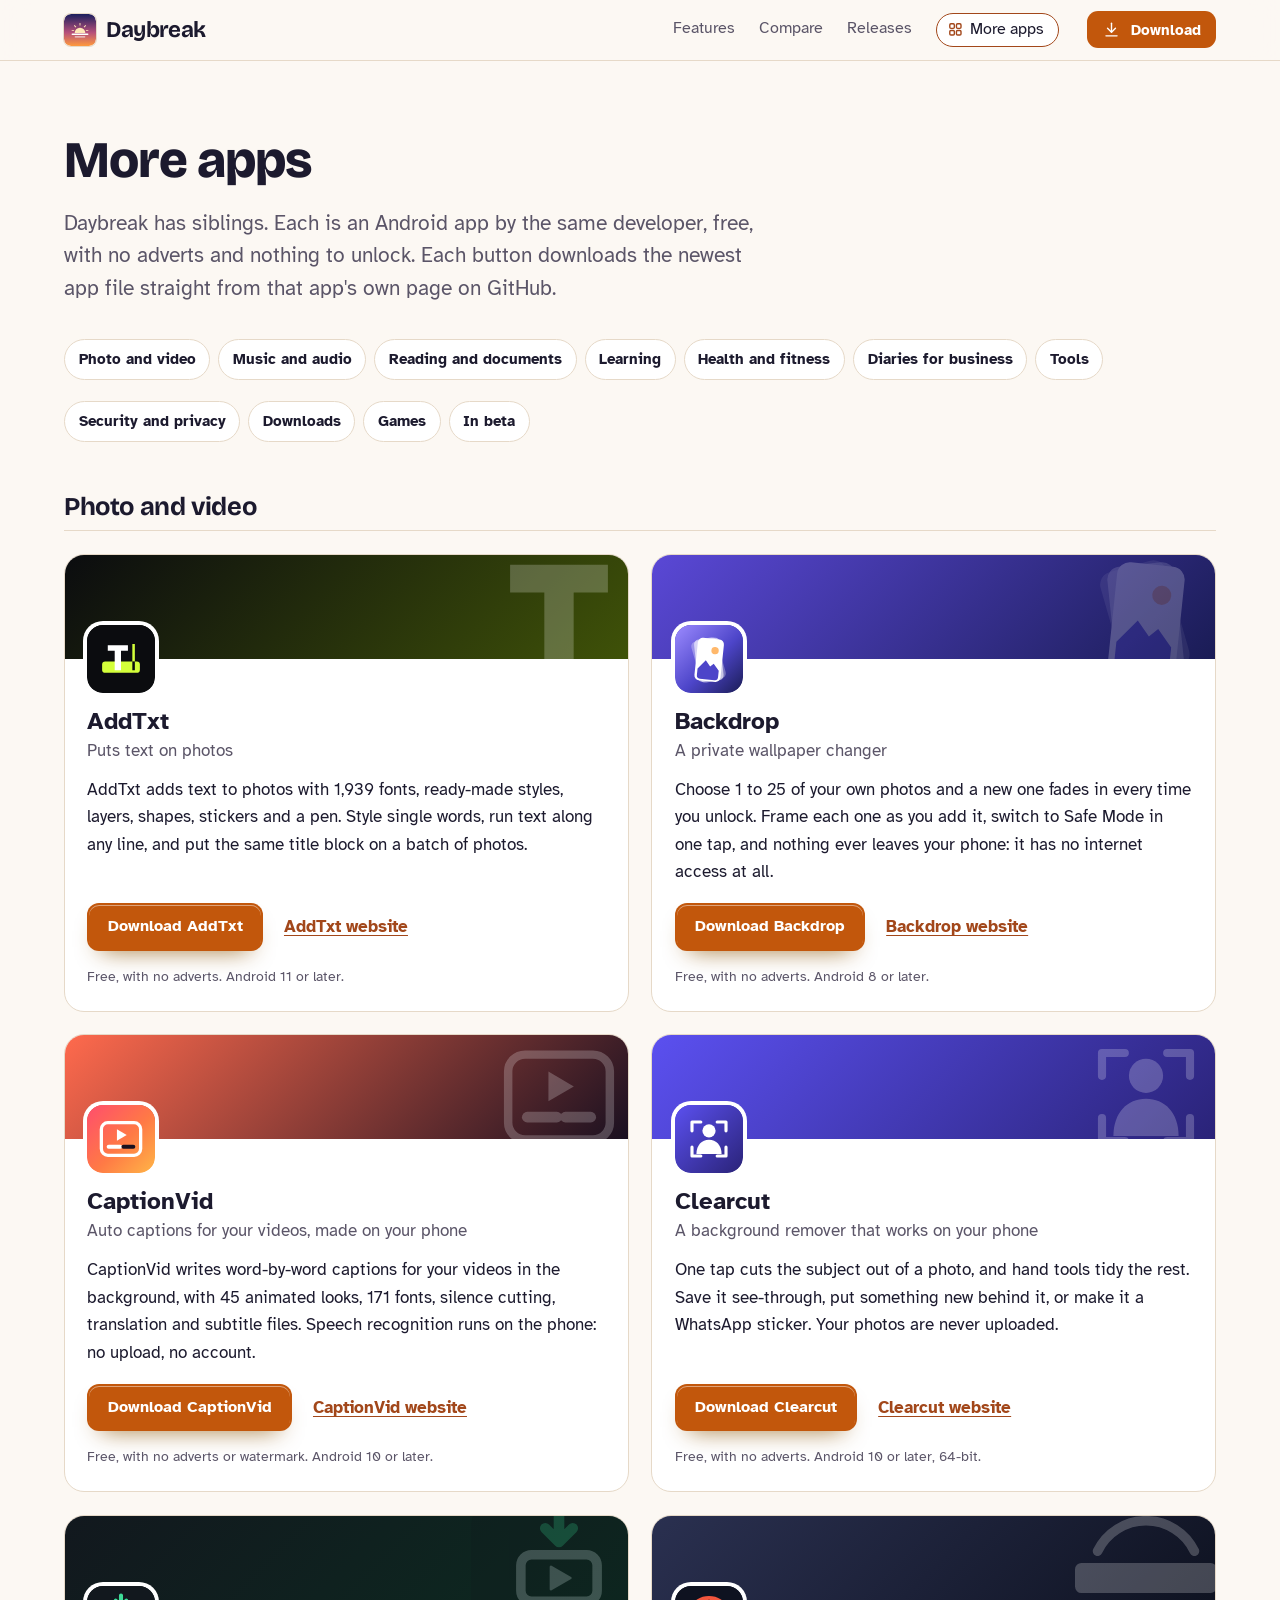
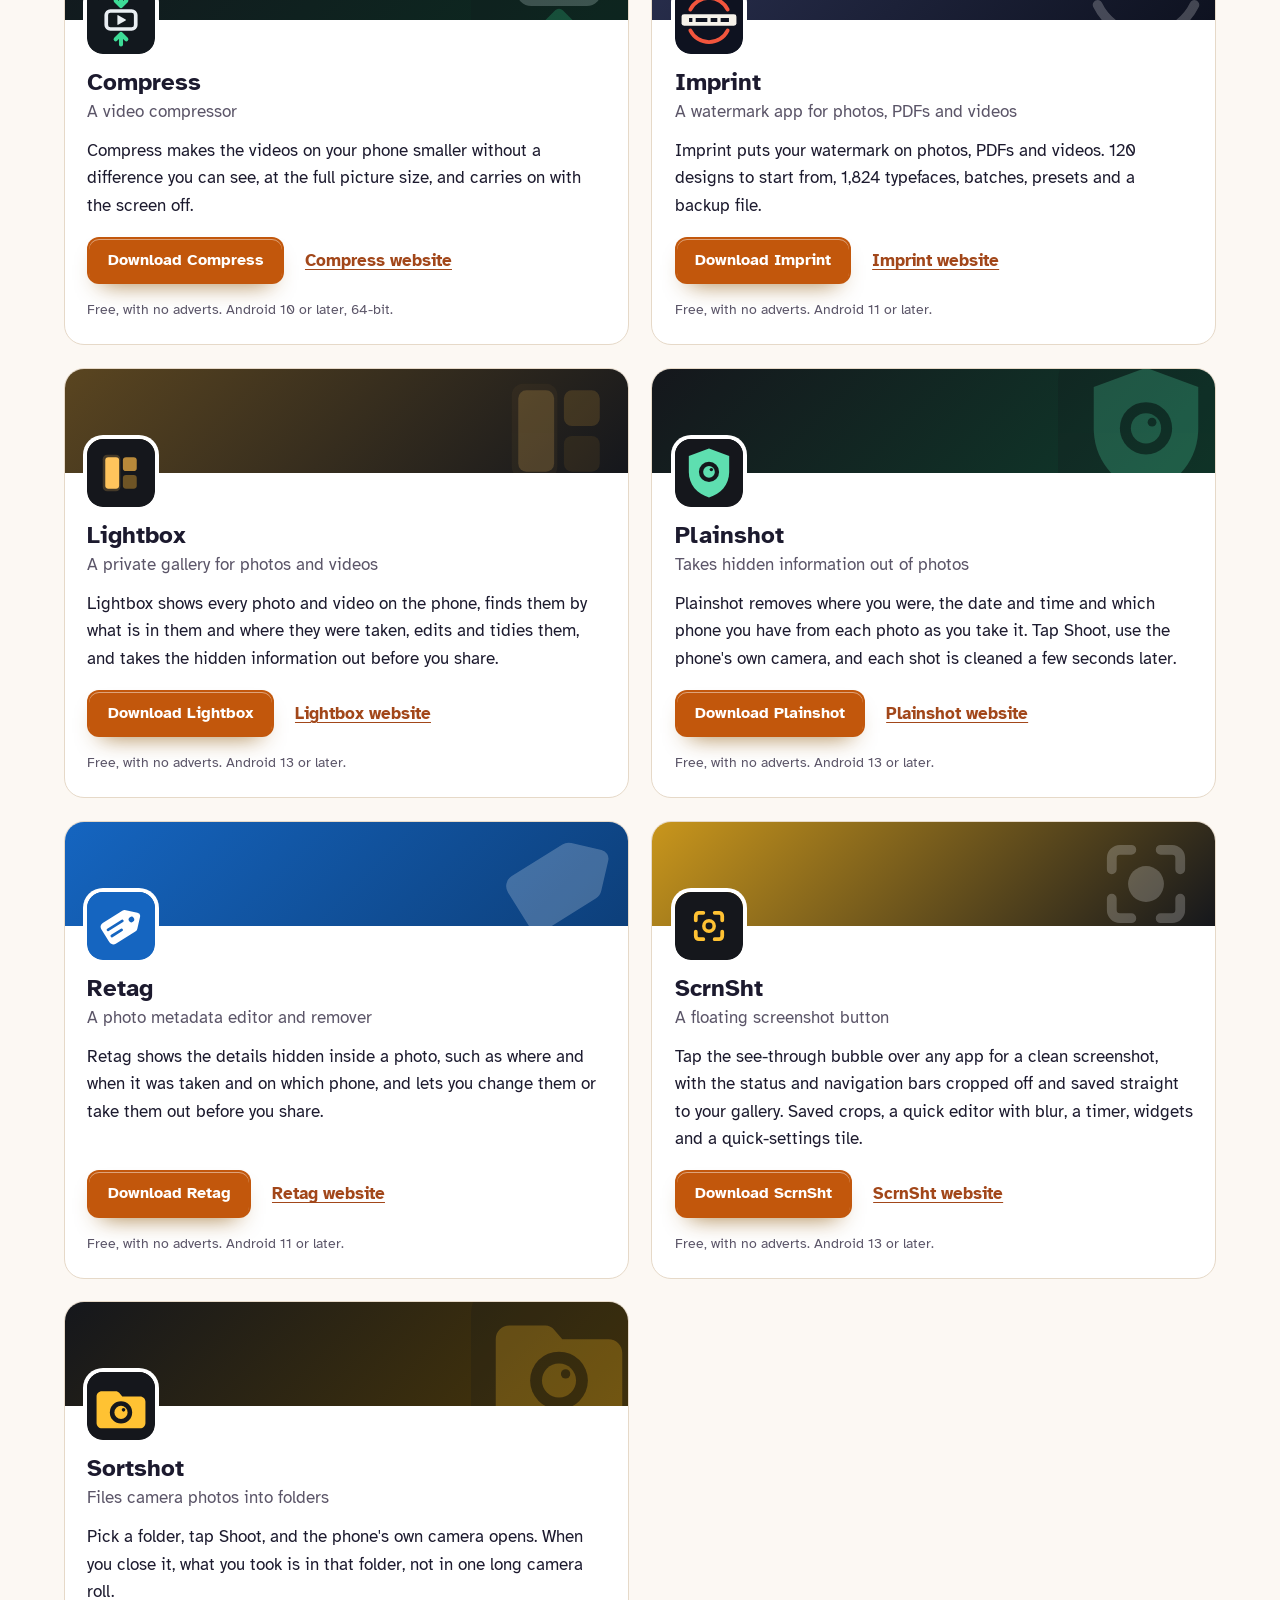
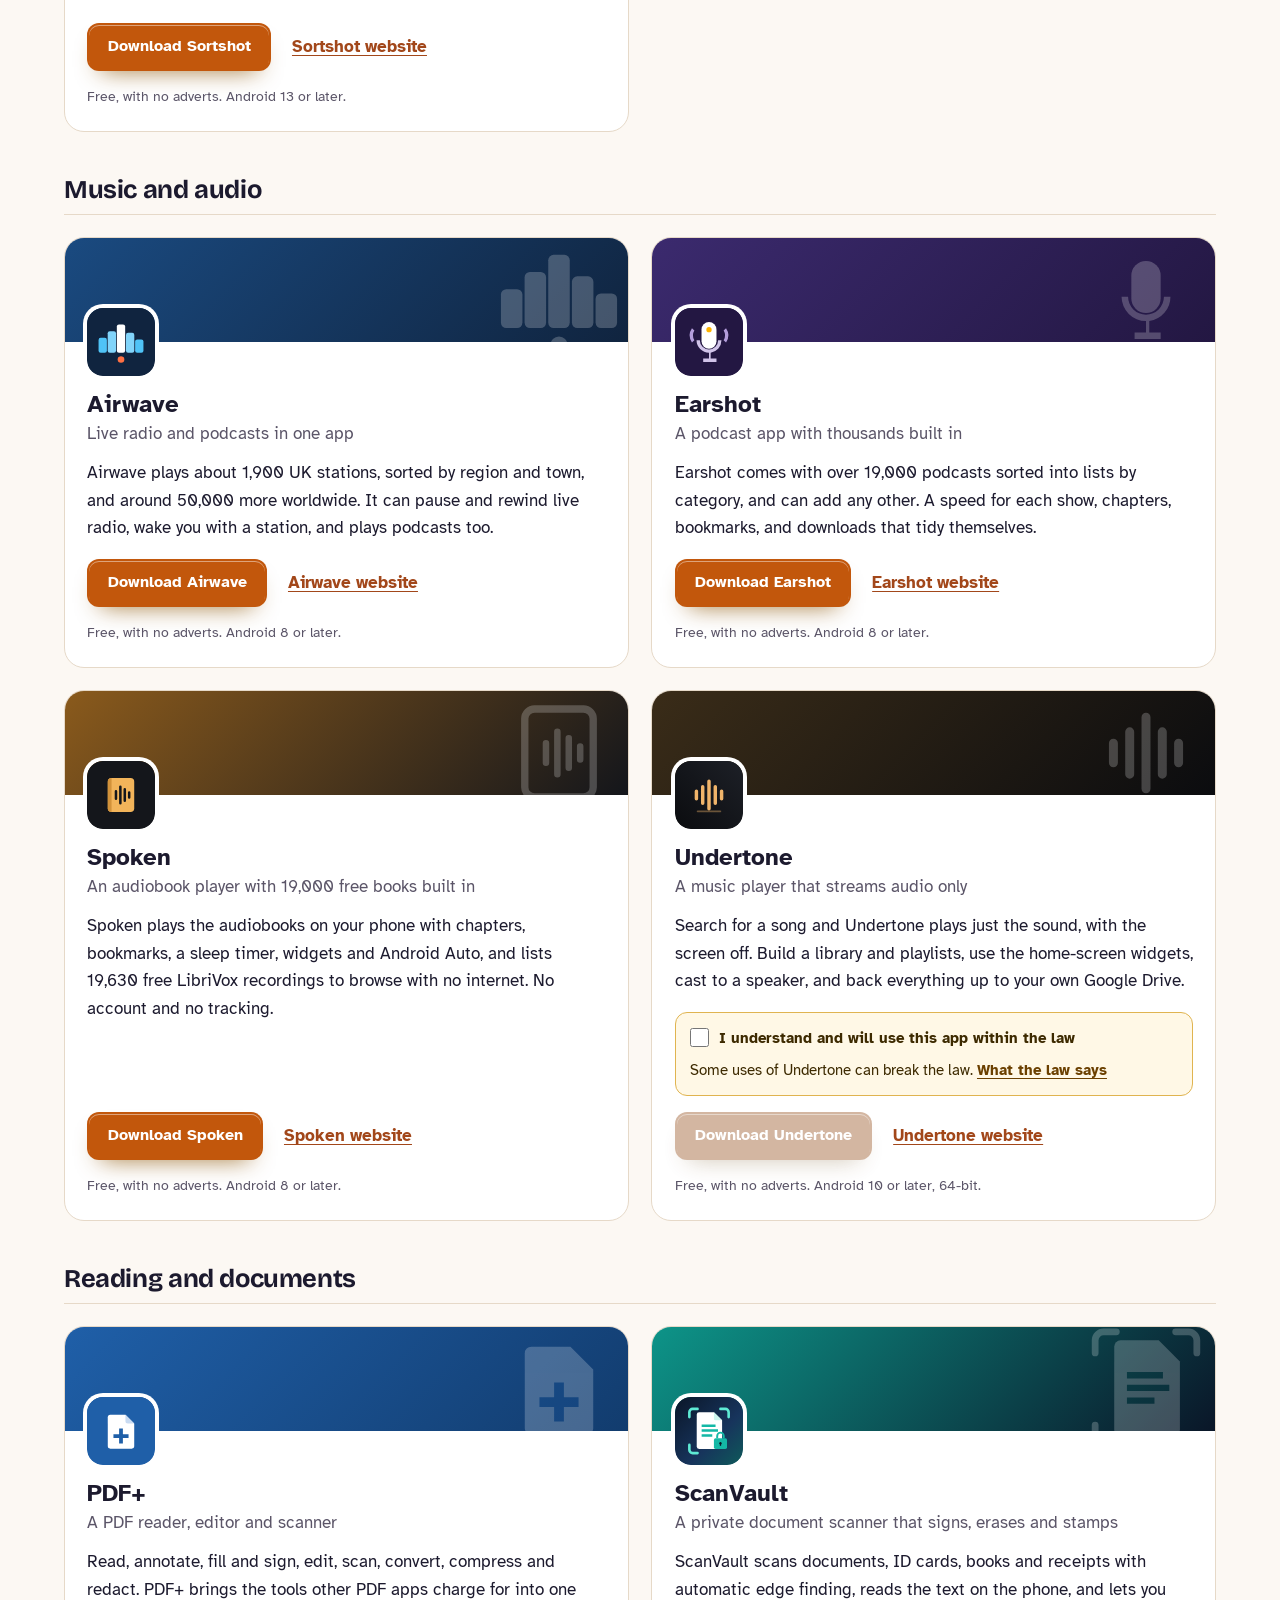
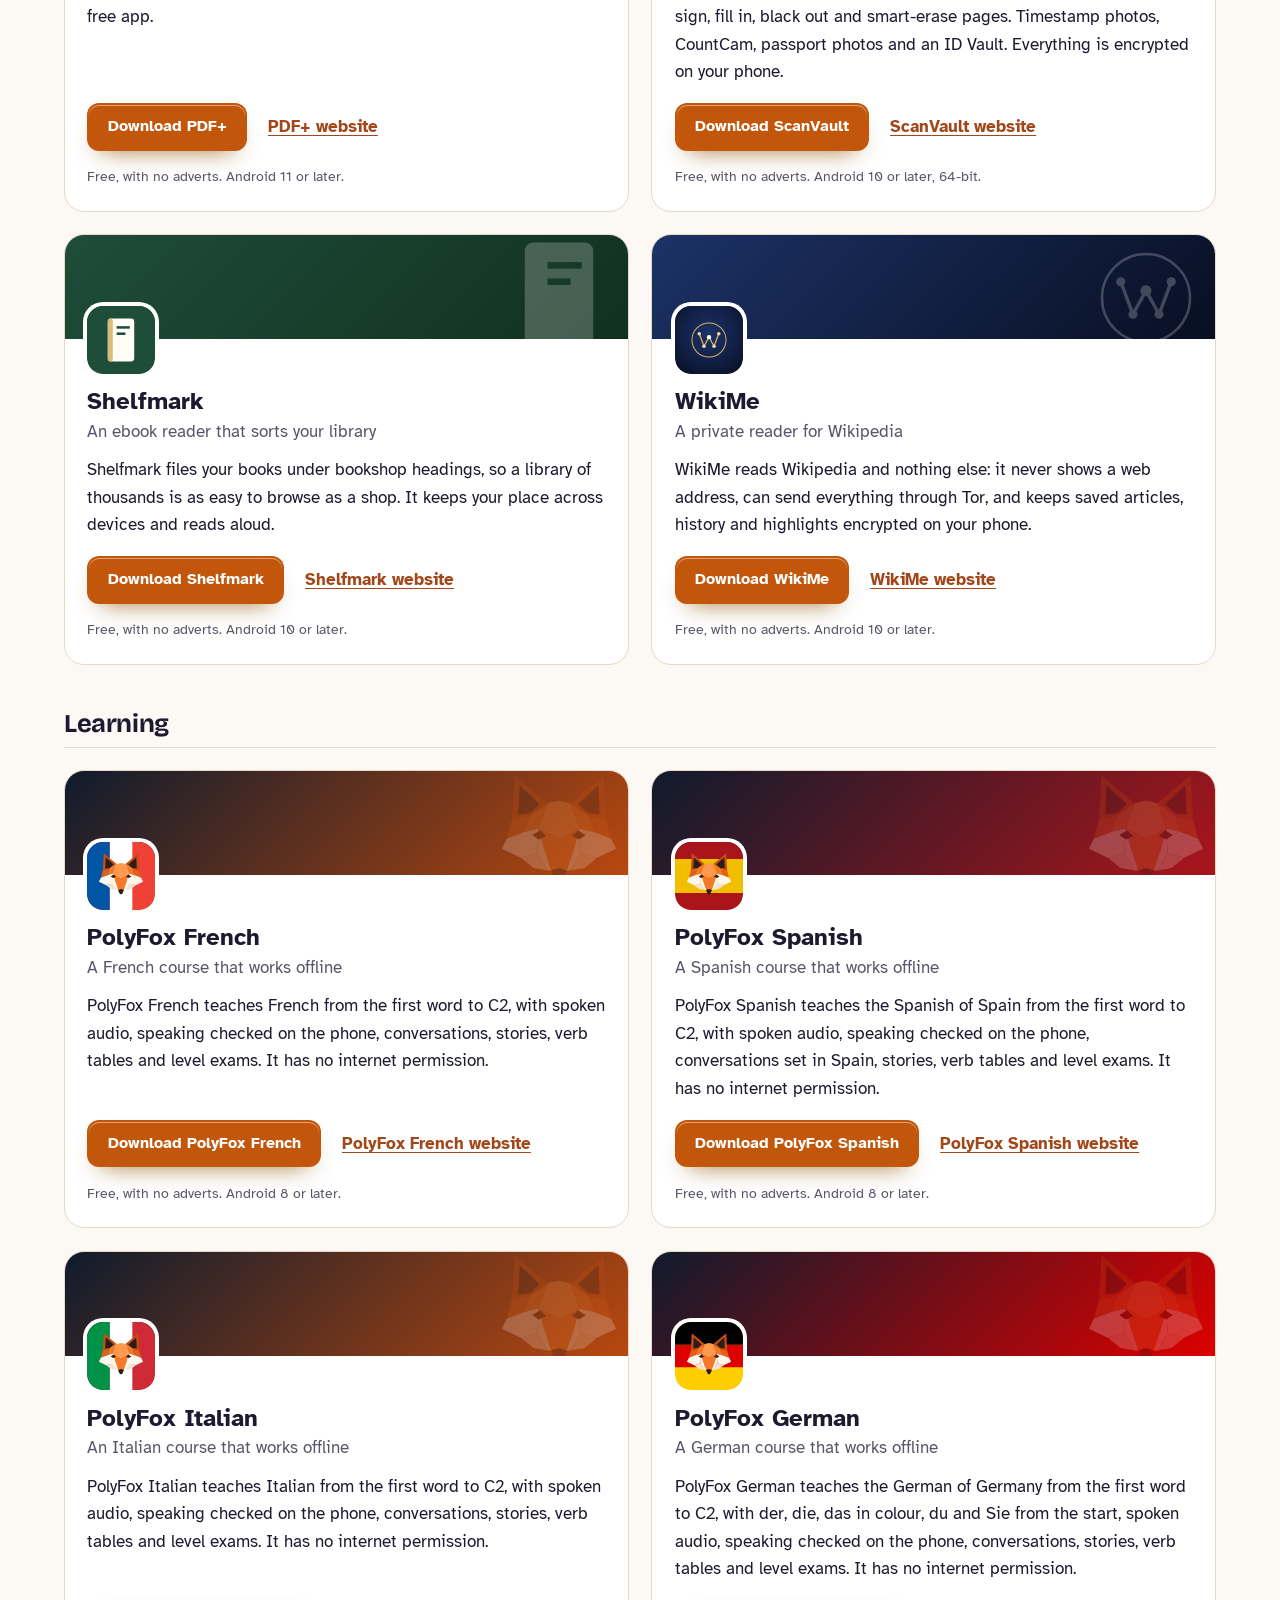
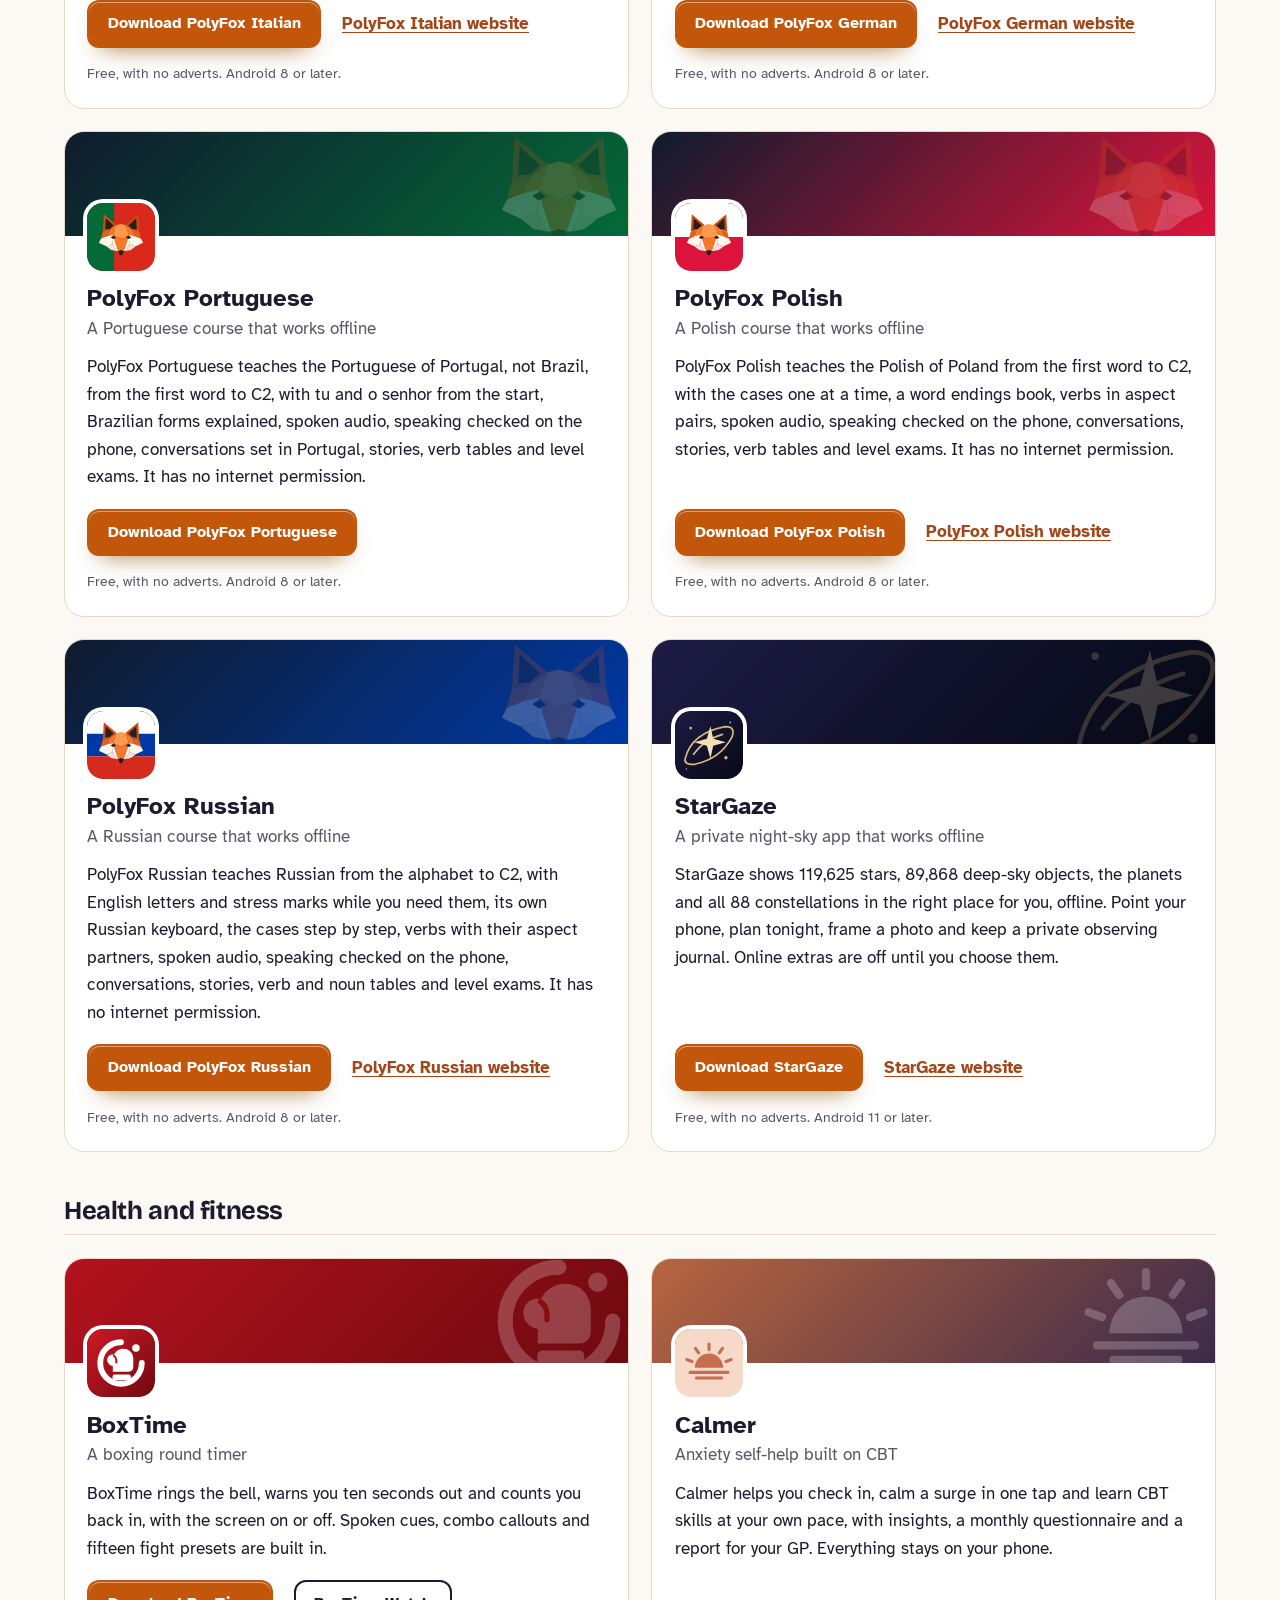
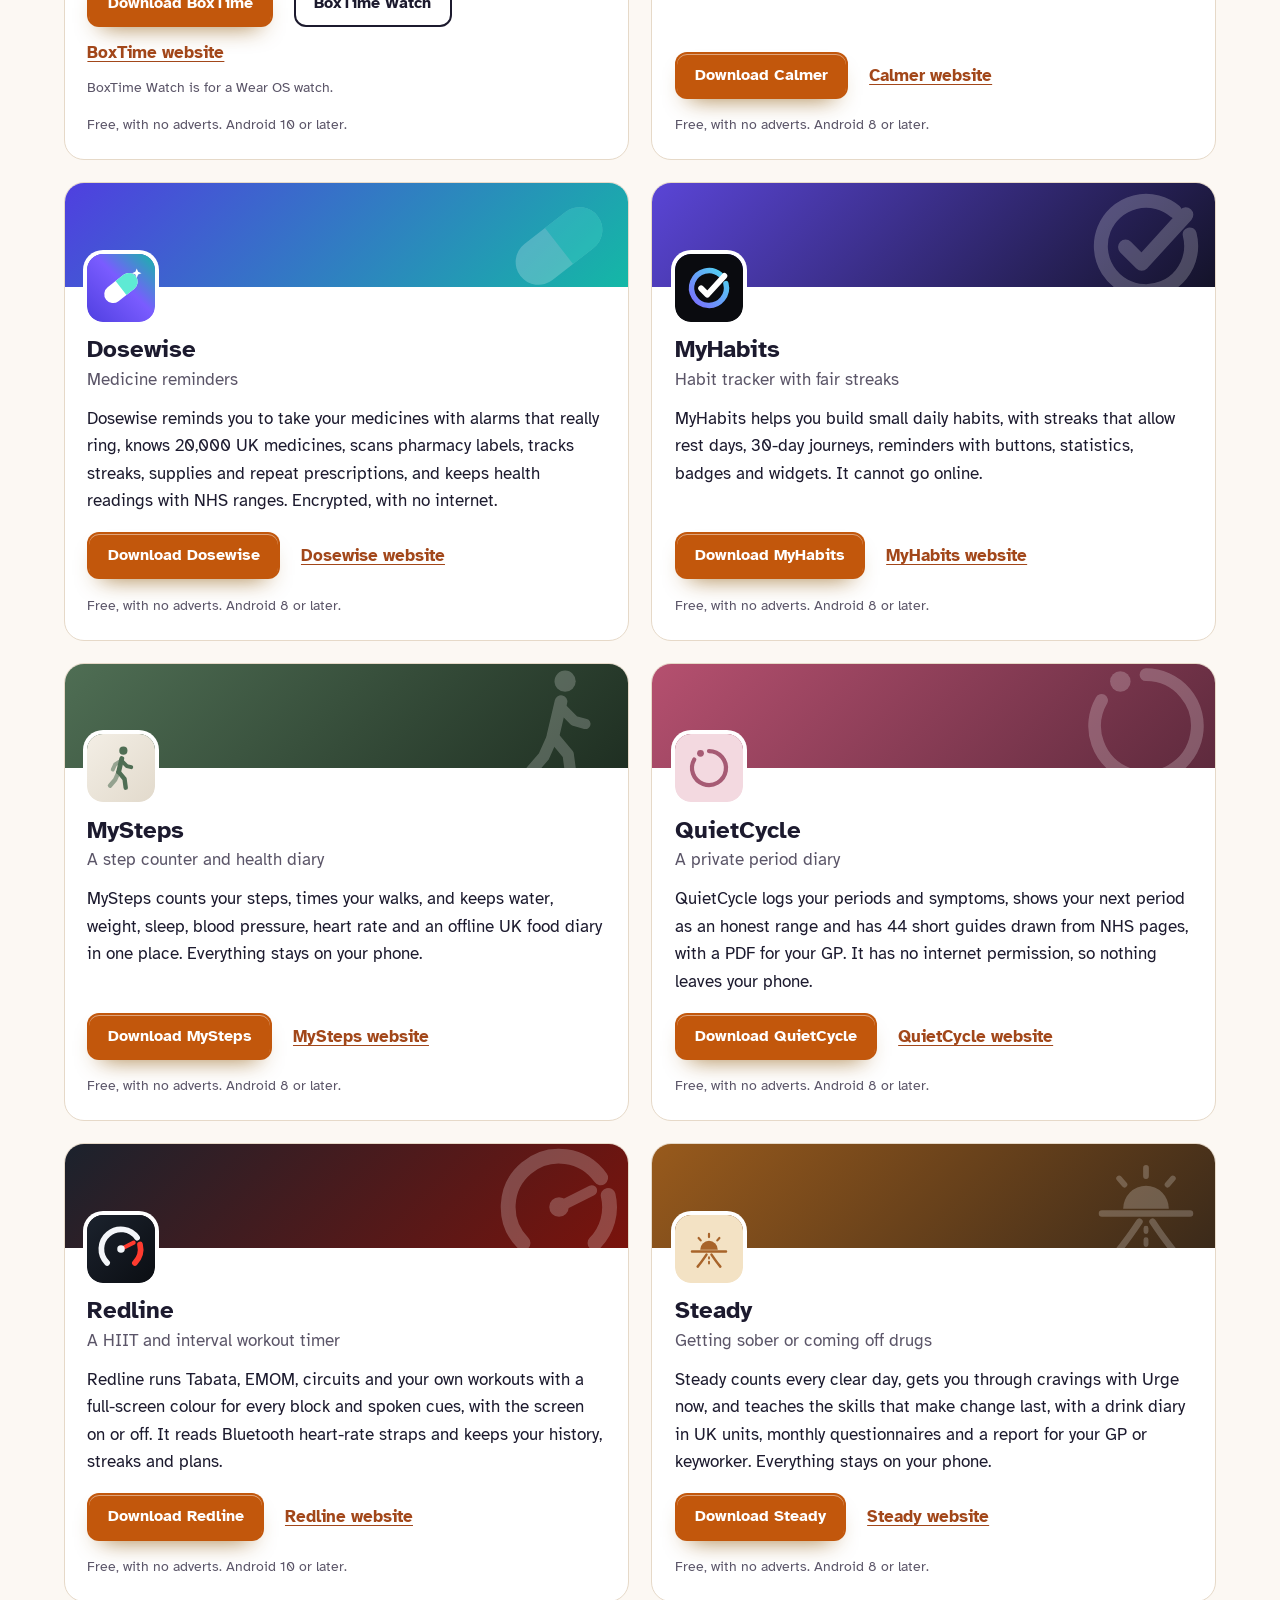
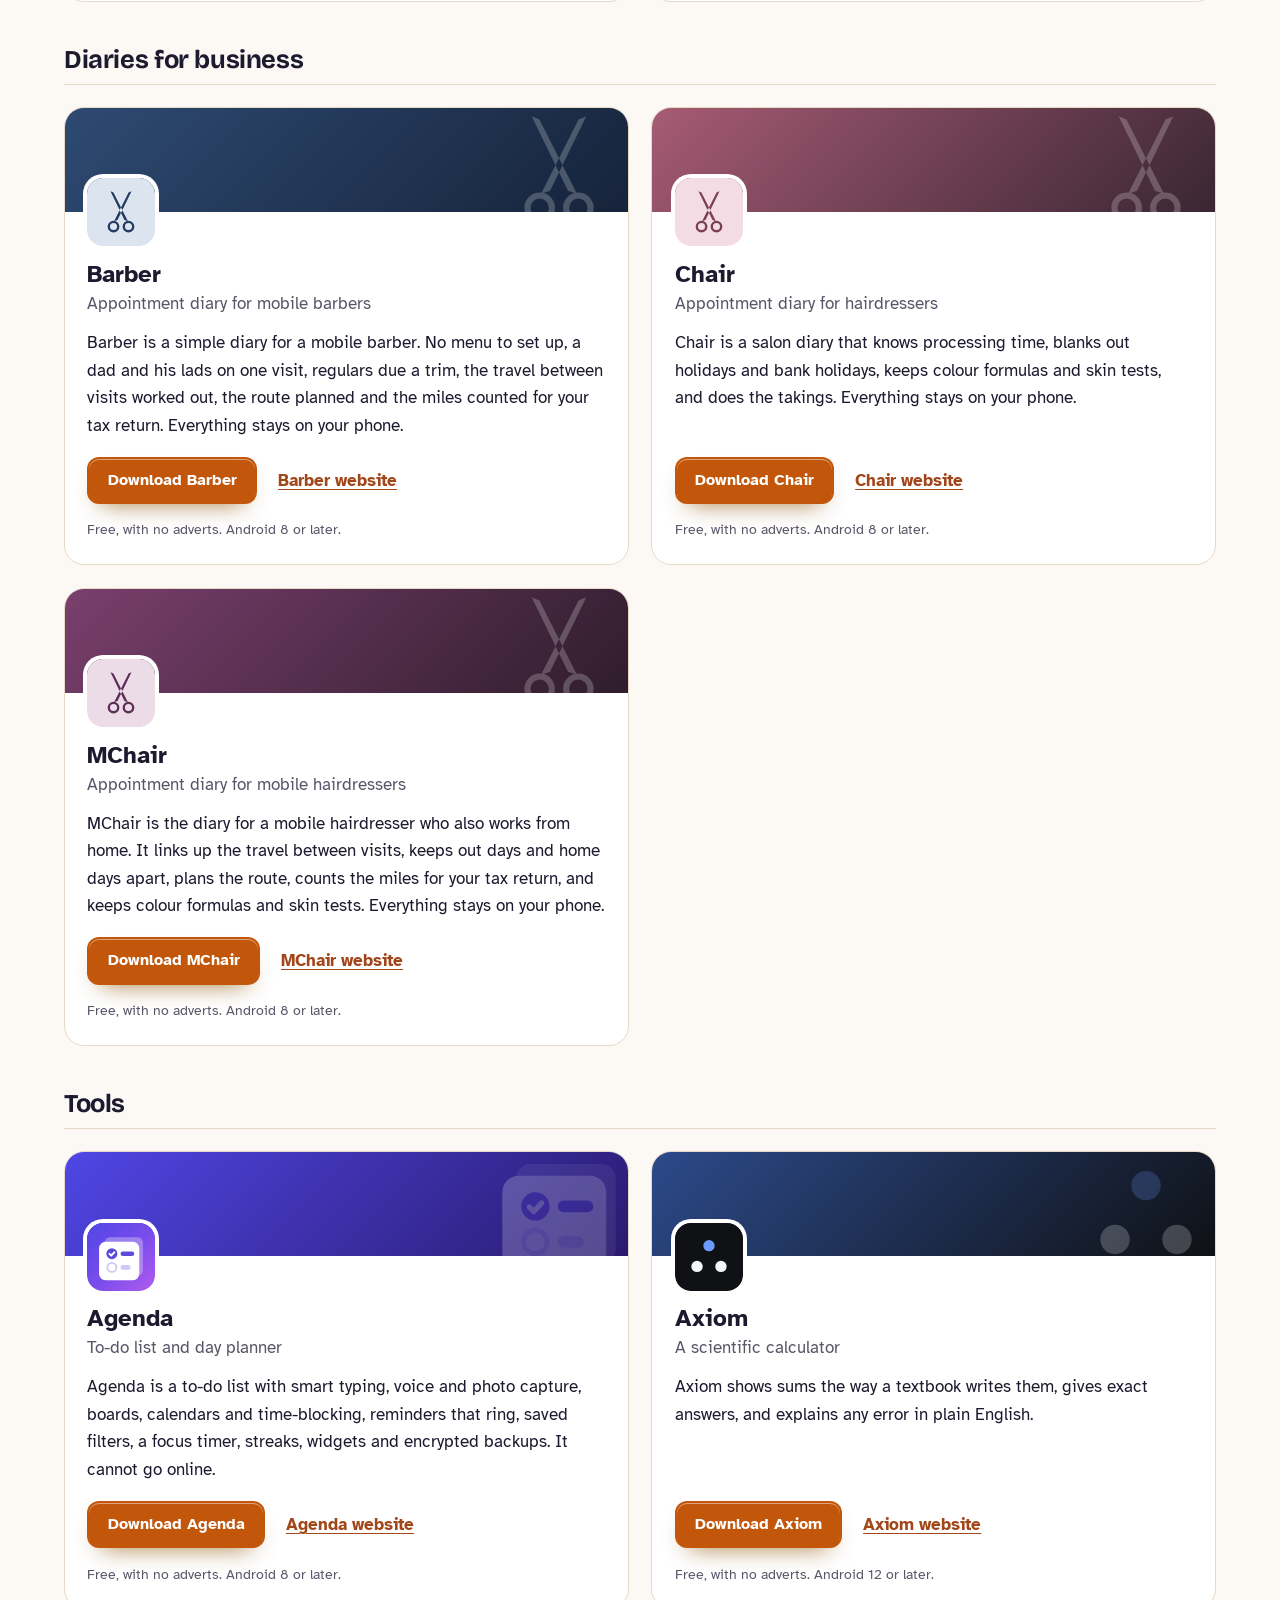
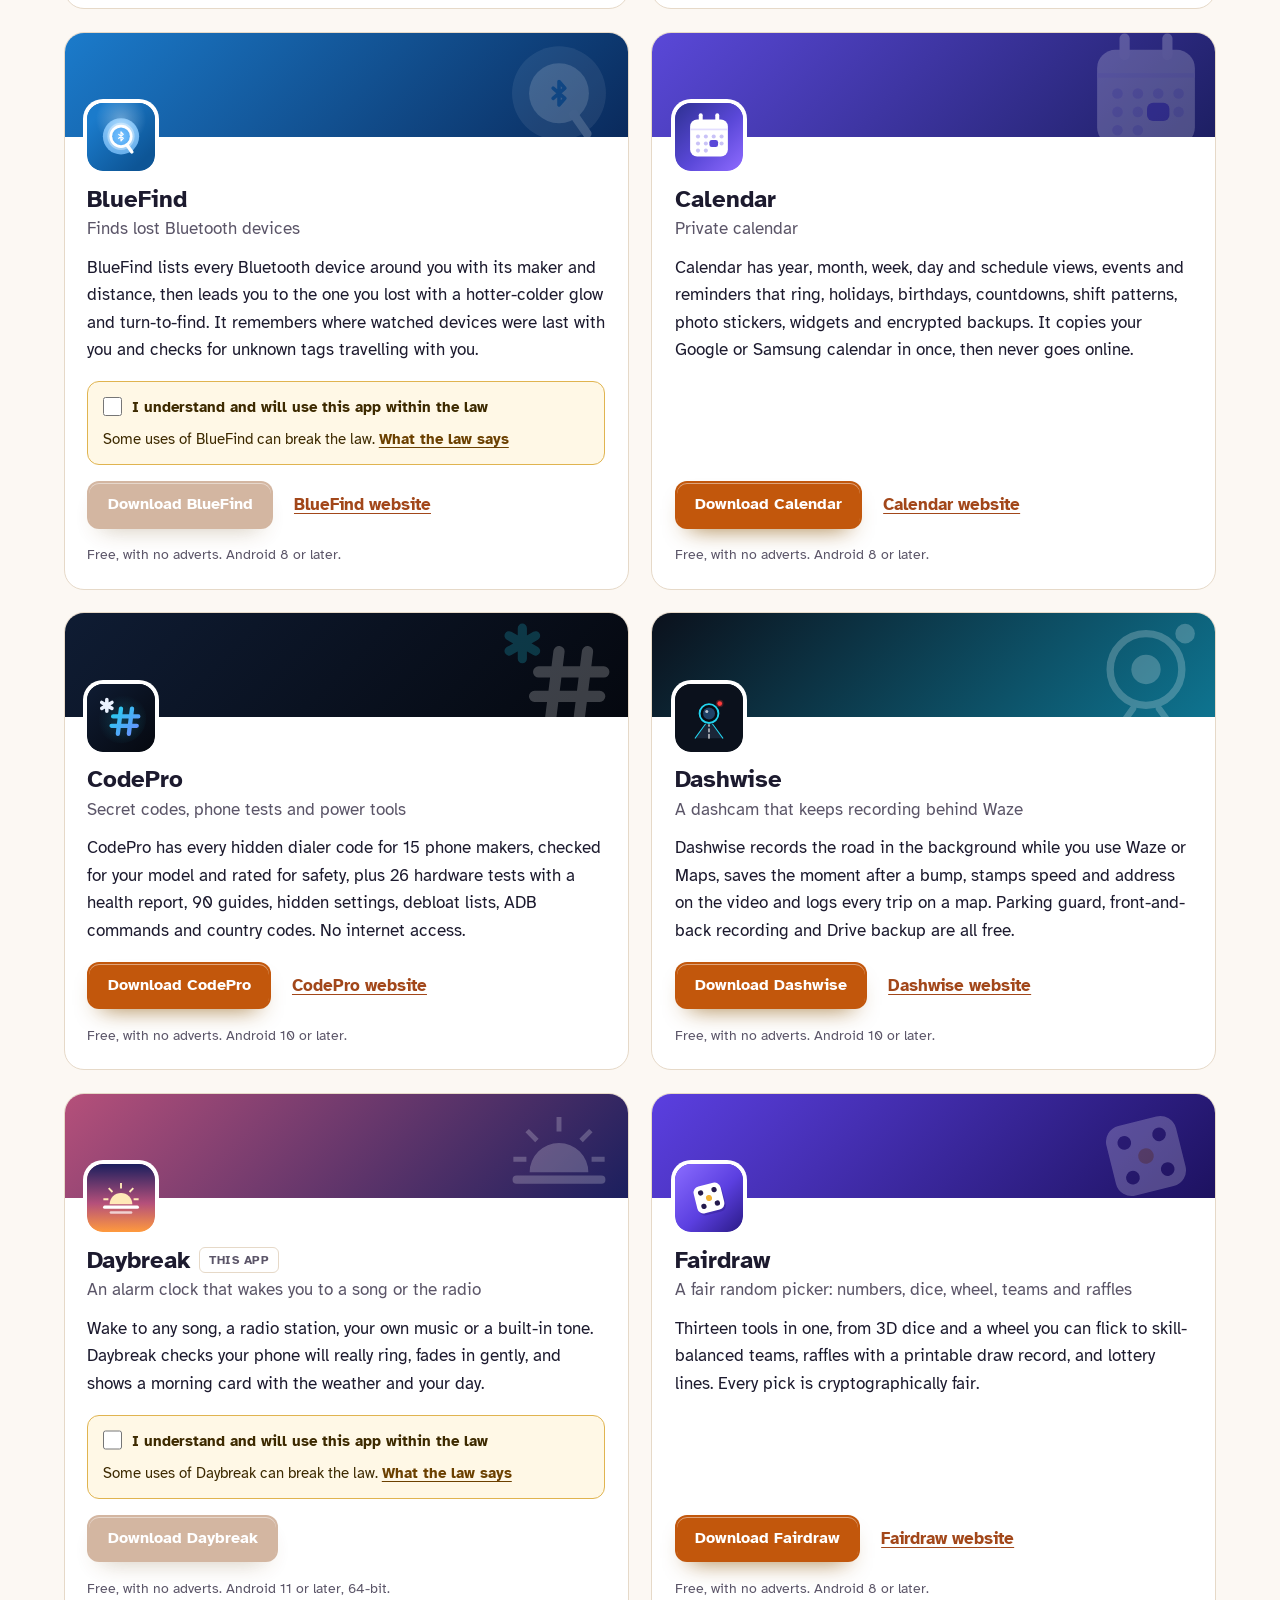
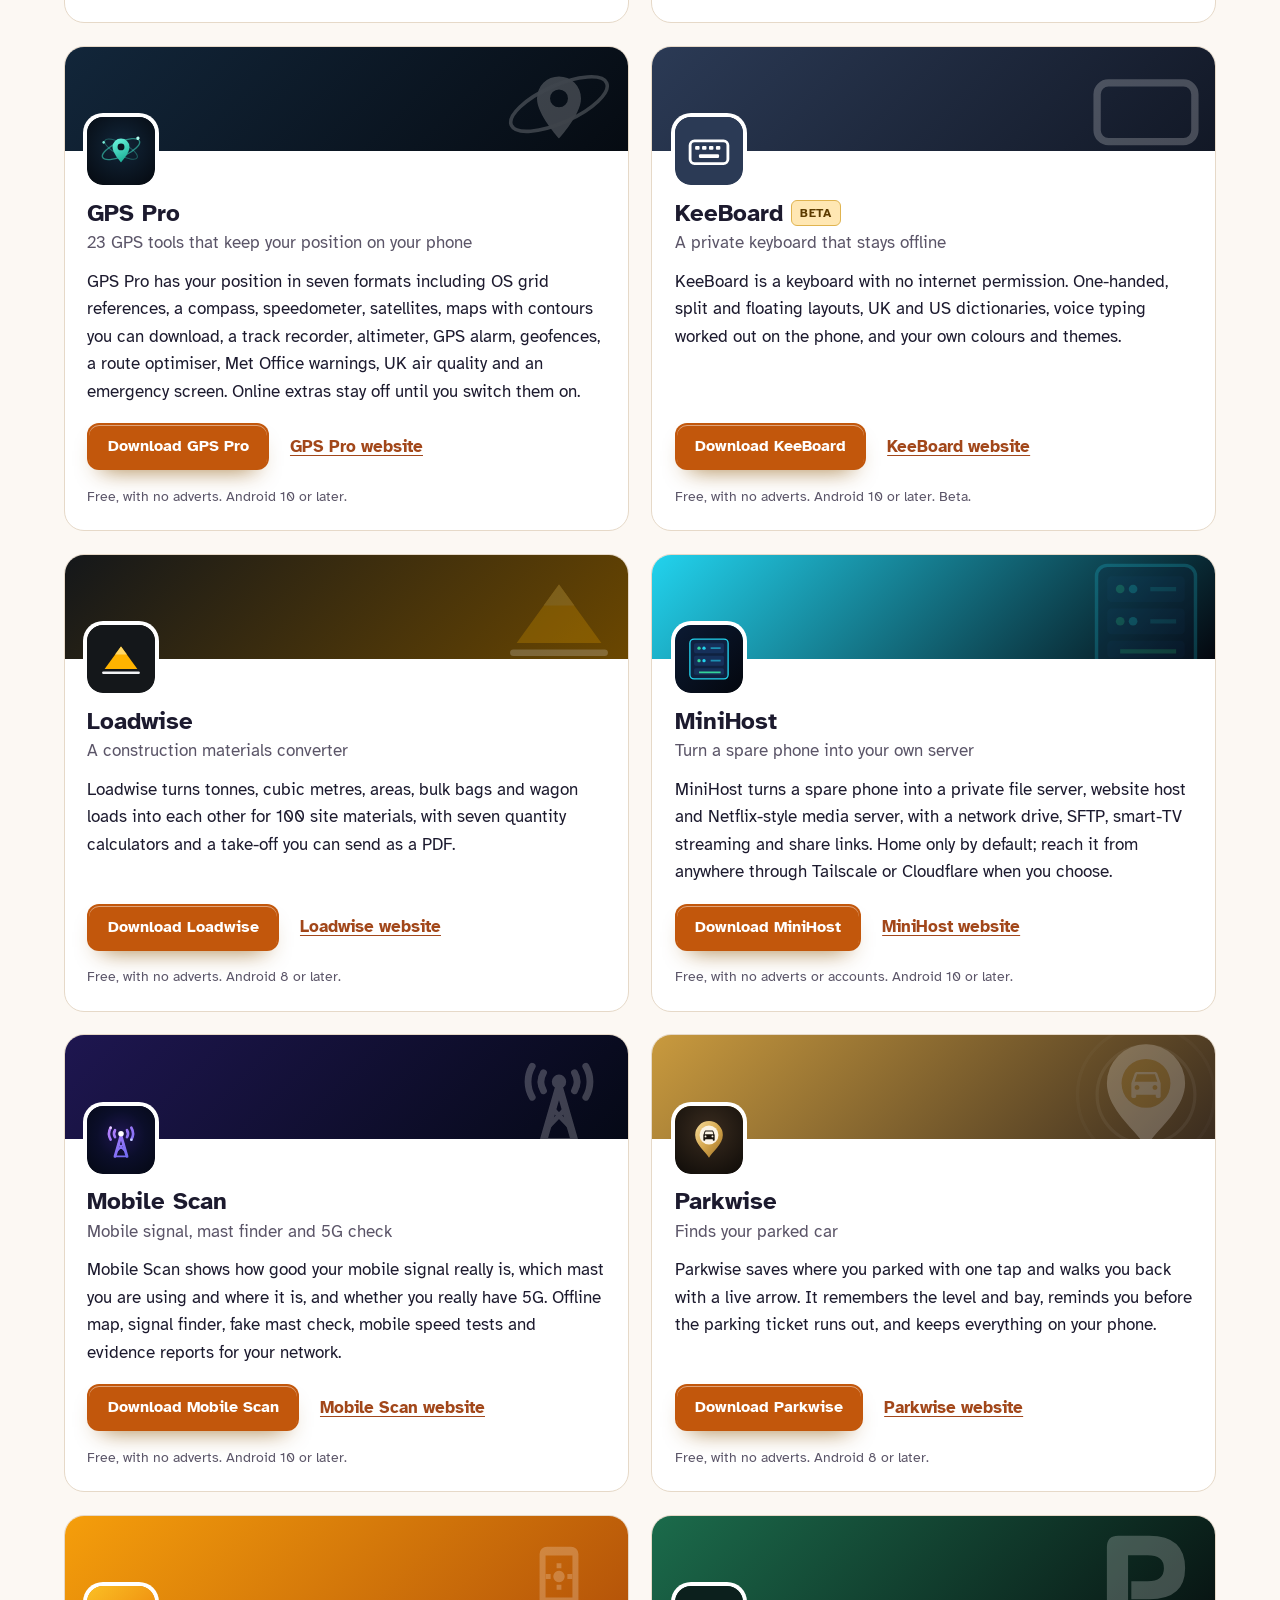
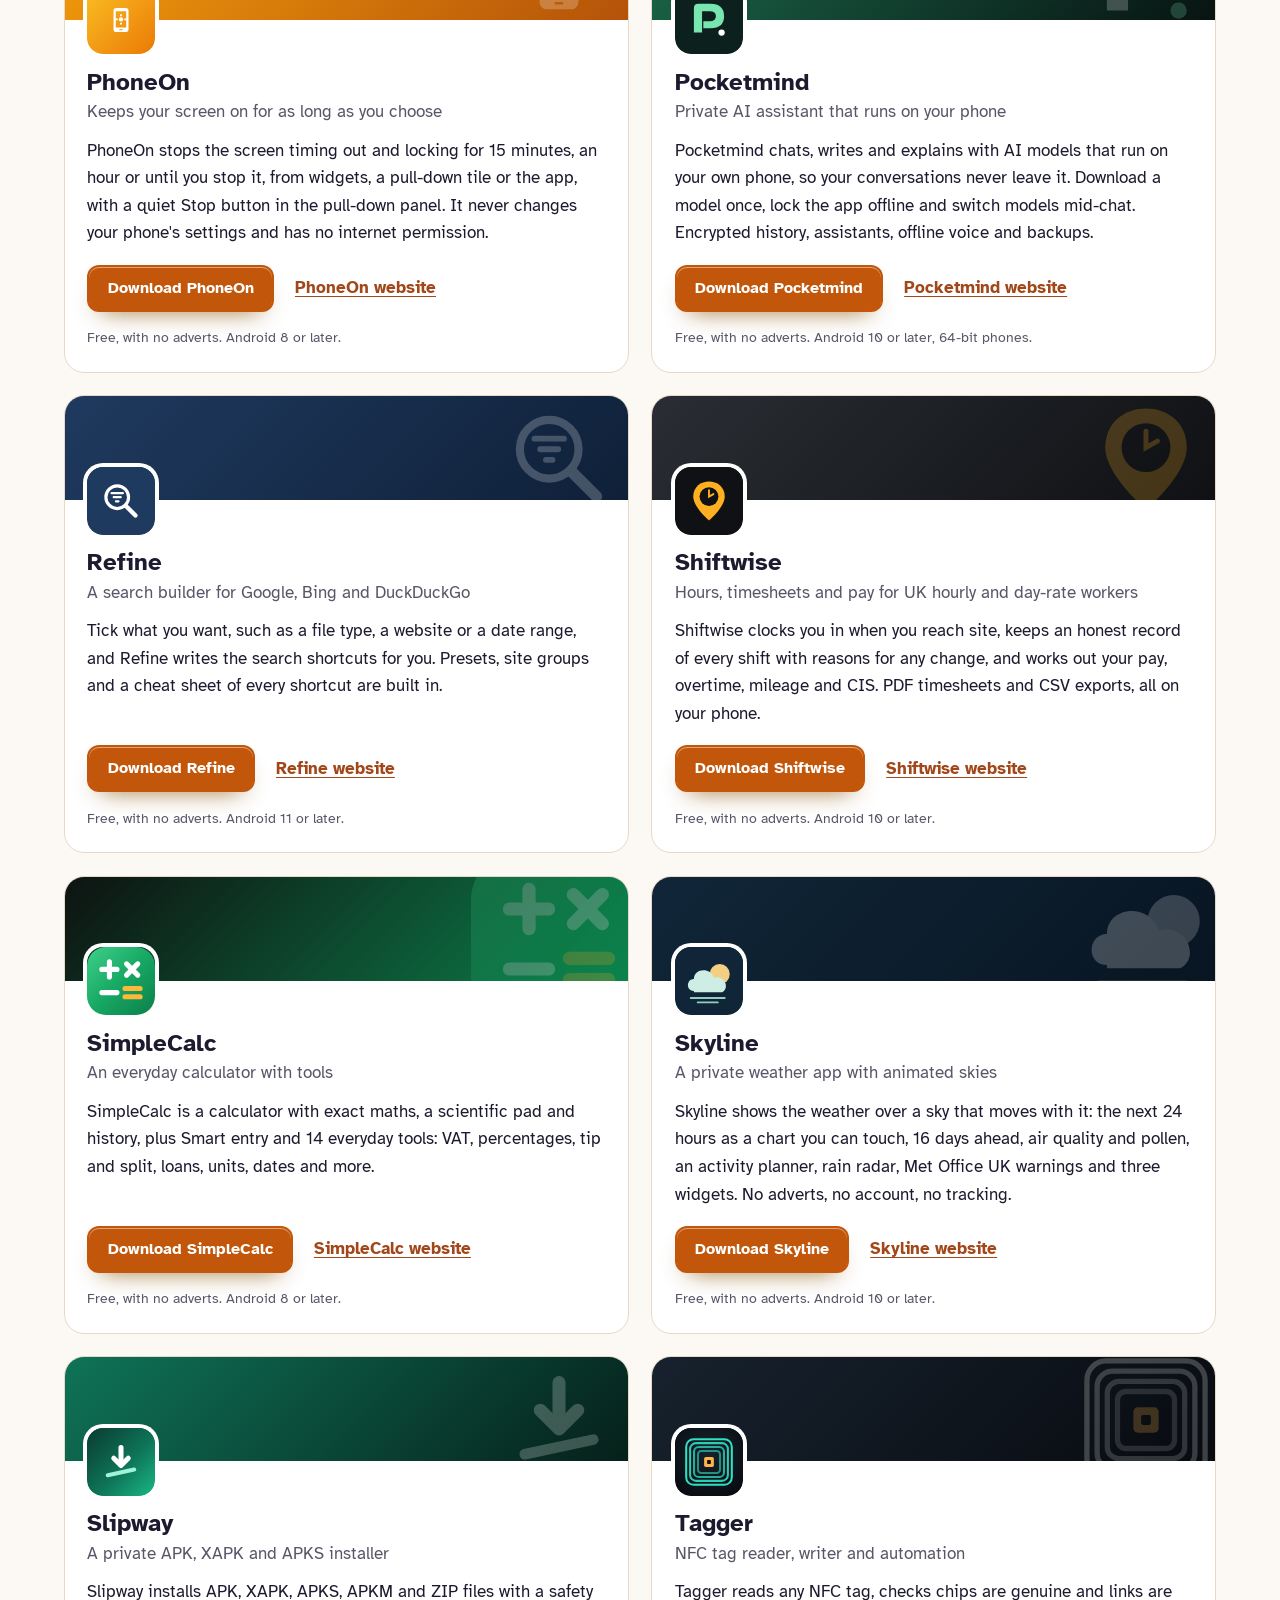
==== commit 993d744c: "More apps: add Slipway" ====
--- a/more-apps.html
+++ b/more-apps.html
@@ -4,7 +4,7 @@
 <meta charset="utf-8">
 <meta name="viewport" content="width=device-width, initial-scale=1">
 <title>More free Android apps from the maker of Daybreak</title>
-<meta name="description" content="All 92 free Android apps from the maker of Daybreak, in one list by category, each with its download and a link to its website.">
+<meta name="description" content="All 93 free Android apps from the maker of Daybreak, in one list by category, each with its download and a link to its website.">
 <meta name="author" content="Jonathan Jackson">
 <link rel="canonical" href="https://customgpter.github.io/daybreak/more-apps.html">
 <meta name="theme-color" content="#fcf8f3" media="(prefers-color-scheme: light)">
@@ -12,7 +12,7 @@
 <meta property="og:type" content="website">
 <meta property="og:site_name" content="Daybreak">
 <meta property="og:title" content="More free Android apps from the maker of Daybreak">
-<meta property="og:description" content="All 92 free Android apps from the maker of Daybreak, in one list by category, each with its download and a link to its website.">
+<meta property="og:description" content="All 93 free Android apps from the maker of Daybreak, in one list by category, each with its download and a link to its website.">
 <meta property="og:url" content="https://customgpter.github.io/daybreak/more-apps.html">
 <meta property="og:image" content="https://customgpter.github.io/daybreak/assets/og.png">
 <meta property="og:image:width" content="1200">
@@ -26,7 +26,7 @@
 <link rel="preload" href="./assets/fonts/atkinson-hyperlegible-latin-400-normal.woff2" as="font" type="font/woff2" crossorigin>
 <link rel="stylesheet" href="./assets/site.css?v=1">
 <link rel="stylesheet" href="./assets/house.css?v=1">
-<script type="application/ld+json">{"@context":"https://schema.org","@type":"ItemList","name":"Apps from the maker of Daybreak","url":"https://customgpter.github.io/daybreak/more-apps.html","itemListElement":[{"@type":"ListItem","position":1,"name":"AddTxt","url":"https://customgpter.github.io/addtxt/"},{"@type":"ListItem","position":2,"name":"Backdrop","url":"https://customgpter.github.io/backdrop/"},{"@type":"ListItem","position":3,"name":"CaptionVid","url":"https://customgpter.github.io/captionvid/"},{"@type":"ListItem","position":4,"name":"Clearcut","url":"https://customgpter.github.io/clearcut/"},{"@type":"ListItem","position":5,"name":"Compress","url":"https://customgpter.github.io/compress/"},{"@type":"ListItem","position":6,"name":"Imprint","url":"https://customgpter.github.io/imprint/"},{"@type":"ListItem","position":7,"name":"Lightbox","url":"https://customgpter.github.io/lightbox/"},{"@type":"ListItem","position":8,"name":"Plainshot","url":"https://customgpter.github.io/plainshot/"},{"@type":"ListItem","position":9,"name":"Retag","url":"https://customgpter.github.io/retag/"},{"@type":"ListItem","position":10,"name":"ScrnSht","url":"https://customgpter.github.io/scrnsht/"},{"@type":"ListItem","position":11,"name":"Sortshot","url":"https://customgpter.github.io/sortshot/"},{"@type":"ListItem","position":12,"name":"Airwave","url":"https://customgpter.github.io/airwave/"},{"@type":"ListItem","position":13,"name":"Earshot","url":"https://customgpter.github.io/earshot/"},{"@type":"ListItem","position":14,"name":"Spoken","url":"https://customgpter.github.io/spoken/"},{"@type":"ListItem","position":15,"name":"Undertone","url":"https://customgpter.github.io/undertone/"},{"@type":"ListItem","position":16,"name":"PDF+","url":"https://customgpter.github.io/pdfplus/"},{"@type":"ListItem","position":17,"name":"ScanVault","url":"https://customgpter.github.io/scanvault/"},{"@type":"ListItem","position":18,"name":"Shelfmark","url":"https://customgpter.github.io/shelfmark/"},{"@type":"ListItem","position":19,"name":"WikiMe","url":"https://customgpter.github.io/wikime/"},{"@type":"ListItem","position":20,"name":"PolyFox French","url":"https://customgpter.github.io/polyfox/"},{"@type":"ListItem","position":21,"name":"PolyFox German","url":"https://customgpter.github.io/polyfox-german/"},{"@type":"ListItem","position":22,"name":"PolyFox Polish","url":"https://customgpter.github.io/polyfox-polish/"},{"@type":"ListItem","position":23,"name":"PolyFox Russian","url":"https://customgpter.github.io/polyfox-russian/"},{"@type":"ListItem","position":24,"name":"StarGaze","url":"https://customgpter.github.io/stargaze/"},{"@type":"ListItem","position":25,"name":"BoxTime","url":"https://customgpter.github.io/boxtime/"},{"@type":"ListItem","position":26,"name":"Calmer","url":"https://customgpter.github.io/calmer/"},{"@type":"ListItem","position":27,"name":"Dosewise","url":"https://customgpter.github.io/dosewise/"},{"@type":"ListItem","position":28,"name":"MyHabits","url":"https://customgpter.github.io/myhabits/"},{"@type":"ListItem","position":29,"name":"MySteps","url":"https://customgpter.github.io/mysteps/"},{"@type":"ListItem","position":30,"name":"QuietCycle","url":"https://customgpter.github.io/quietcycle/"},{"@type":"ListItem","position":31,"name":"Redline","url":"https://customgpter.github.io/redline/"},{"@type":"ListItem","position":32,"name":"Steady","url":"https://customgpter.github.io/steady/"},{"@type":"ListItem","position":33,"name":"Barber","url":"https://customgpter.github.io/barber/"},{"@type":"ListItem","position":34,"name":"Chair","url":"https://customgpter.github.io/chair/"},{"@type":"ListItem","position":35,"name":"MChair","url":"https://customgpter.github.io/mchair/"},{"@type":"ListItem","position":36,"name":"Agenda","url":"https://customgpter.github.io/agenda/"},{"@type":"ListItem","position":37,"name":"Axiom","url":"https://customgpter.github.io/axiom/"},{"@type":"ListItem","position":38,"name":"BlueFind","url":"https://customgpter.github.io/bluefind/"},{"@type":"ListItem","position":39,"name":"Calendar","url":"https://customgpter.github.io/calendar/"},{"@type":"ListItem","position":40,"name":"CodePro","url":"https://customgpter.github.io/codepro/"},{"@type":"ListItem","position":41,"name":"Dashwise","url":"https://customgpter.github.io/dashwise/"},{"@type":"ListItem","position":42,"name":"Daybreak","url":"https://customgpter.github.io/daybreak/"},{"@type":"ListItem","position":43,"name":"Fairdraw","url":"https://customgpter.github.io/fairdraw/"},{"@type":"ListItem","position":44,"name":"GPS Pro","url":"https://customgpter.github.io/gpspro/"},{"@type":"ListItem","position":45,"name":"KeeBoard","url":"https://customgpter.github.io/keeboard/"},{"@type":"ListItem","position":46,"name":"Loadwise","url":"https://customgpter.github.io/loadwise/"},{"@type":"ListItem","position":47,"name":"MiniHost","url":"https://customgpter.github.io/minihost/"},{"@type":"ListItem","position":48,"name":"Mobile Scan","url":"https://customgpter.github.io/mobilescan/"},{"@type":"ListItem","position":49,"name":"Parkwise","url":"https://customgpter.github.io/parkwise/"},{"@type":"ListItem","position":50,"name":"Pocketmind","url":"https://customgpter.github.io/pocketmind/"},{"@type":"ListItem","position":51,"name":"Refine","url":"https://customgpter.github.io/refine/"},{"@type":"ListItem","position":52,"name":"Shiftwise","url":"https://customgpter.github.io/shiftwise/"},{"@type":"ListItem","position":53,"name":"SimpleCalc","url":"https://customgpter.github.io/simplecalc/"},{"@type":"ListItem","position":54,"name":"Skyline","url":"https://customgpter.github.io/skyline/"},{"@type":"ListItem","position":55,"name":"Tagger","url":"https://customgpter.github.io/tagger/"},{"@type":"ListItem","position":56,"name":"TotalClean","url":"https://customgpter.github.io/totalclean/"},{"@type":"ListItem","position":57,"name":"TVLink","url":"https://customgpter.github.io/tvlink/"},{"@type":"ListItem","position":58,"name":"Unbox","url":"https://customgpter.github.io/unbox/"},{"@type":"ListItem","position":59,"name":"WhatsKeep","url":"https://customgpter.github.io/whatskeep/"},{"@type":"ListItem","position":60,"name":"WiFi Scan","url":"https://customgpter.github.io/wifiscan/"},{"@type":"ListItem","position":61,"name":"Auditly","url":"https://customgpter.github.io/auditly/"},{"@type":"ListItem","position":62,"name":"Backchannel","url":"https://customgpter.github.io/backchannel/"},{"@type":"ListItem","position":63,"name":"ENotes","url":"https://customgpter.github.io/enotes/"},{"@type":"ListItem","position":64,"name":"FindMe","url":"https://customgpter.github.io/findme/"},{"@type":"ListItem","position":65,"name":"iLock","url":"https://customgpter.github.io/ilock/"},{"@type":"ListItem","position":66,"name":"ImSafe","url":"https://customgpter.github.io/imsafe/"},{"@type":"ListItem","position":67,"name":"IShred","url":"https://customgpter.github.io/ishred/"},{"@type":"ListItem","position":68,"name":"LockBox","url":"https://customgpter.github.io/lockbox/"},{"@type":"ListItem","position":69,"name":"PassVault","url":"https://customgpter.github.io/passvault/"},{"@type":"ListItem","position":70,"name":"SpyFind","url":"https://customgpter.github.io/spyfind/"},{"@type":"ListItem","position":71,"name":"TextWipe","url":"https://customgpter.github.io/textwipe/"},{"@type":"ListItem","position":72,"name":"Tracewire","url":"https://customgpter.github.io/tracewire/"},{"@type":"ListItem","position":73,"name":"Vigil","url":"https://customgpter.github.io/vigil/"},{"@type":"ListItem","position":74,"name":"Grab","url":"https://customgpter.github.io/grab/"},{"@type":"ListItem","position":75,"name":"Swarm","url":"https://customgpter.github.io/swarm/"},{"@type":"ListItem","position":76,"name":"Plane Games","url":"https://customgpter.github.io/plane-games/"},{"@type":"ListItem","position":77,"name":"Ninefold","url":"https://customgpter.github.io/ninefold/"},{"@type":"ListItem","position":78,"name":"Cubewise","url":"https://customgpter.github.io/cubewise/"},{"@type":"ListItem","position":79,"name":"Tilewise","url":"https://customgpter.github.io/tilewise/"},{"@type":"ListItem","position":80,"name":"Letterwise","url":"https://customgpter.github.io/letterwise/"},{"@type":"ListItem","position":81,"name":"Kingside","url":"https://customgpter.github.io/kingside/"},{"@type":"ListItem","position":82,"name":"Deckhand","url":"https://customgpter.github.io/deckhand/"},{"@type":"ListItem","position":83,"name":"SNESForge","url":"https://customgpter.github.io/snesforge/"},{"@type":"ListItem","position":84,"name":"Fame Boy","url":"https://customgpter.github.io/fameboy/"},{"@type":"ListItem","position":85,"name":"PSPPro","url":"https://customgpter.github.io/psppro/"},{"@type":"ListItem","position":86,"name":"MegaGen","url":"https://customgpter.github.io/megagen/"},{"@type":"ListItem","position":87,"name":"QVR","url":"https://customgpter.github.io/qvr/"},{"@type":"ListItem","position":88,"name":"QVR Watch","url":"https://customgpter.github.io/qvr-watch/"},{"@type":"ListItem","position":89,"name":"QVRLite","url":"https://customgpter.github.io/qvrlite/"},{"@type":"ListItem","position":90,"name":"Onionz","url":"https://customgpter.github.io/onionz/"},{"@type":"ListItem","position":91,"name":"OnionzWeb","url":"https://customgpter.github.io/onionzweb/"}]}</script>
+<script type="application/ld+json">{"@context":"https://schema.org","@type":"ItemList","name":"Apps from the maker of Daybreak","url":"https://customgpter.github.io/daybreak/more-apps.html","itemListElement":[{"@type":"ListItem","position":1,"name":"AddTxt","url":"https://customgpter.github.io/addtxt/"},{"@type":"ListItem","position":2,"name":"Backdrop","url":"https://customgpter.github.io/backdrop/"},{"@type":"ListItem","position":3,"name":"CaptionVid","url":"https://customgpter.github.io/captionvid/"},{"@type":"ListItem","position":4,"name":"Clearcut","url":"https://customgpter.github.io/clearcut/"},{"@type":"ListItem","position":5,"name":"Compress","url":"https://customgpter.github.io/compress/"},{"@type":"ListItem","position":6,"name":"Imprint","url":"https://customgpter.github.io/imprint/"},{"@type":"ListItem","position":7,"name":"Lightbox","url":"https://customgpter.github.io/lightbox/"},{"@type":"ListItem","position":8,"name":"Plainshot","url":"https://customgpter.github.io/plainshot/"},{"@type":"ListItem","position":9,"name":"Retag","url":"https://customgpter.github.io/retag/"},{"@type":"ListItem","position":10,"name":"ScrnSht","url":"https://customgpter.github.io/scrnsht/"},{"@type":"ListItem","position":11,"name":"Sortshot","url":"https://customgpter.github.io/sortshot/"},{"@type":"ListItem","position":12,"name":"Airwave","url":"https://customgpter.github.io/airwave/"},{"@type":"ListItem","position":13,"name":"Earshot","url":"https://customgpter.github.io/earshot/"},{"@type":"ListItem","position":14,"name":"Spoken","url":"https://customgpter.github.io/spoken/"},{"@type":"ListItem","position":15,"name":"Undertone","url":"https://customgpter.github.io/undertone/"},{"@type":"ListItem","position":16,"name":"PDF+","url":"https://customgpter.github.io/pdfplus/"},{"@type":"ListItem","position":17,"name":"ScanVault","url":"https://customgpter.github.io/scanvault/"},{"@type":"ListItem","position":18,"name":"Shelfmark","url":"https://customgpter.github.io/shelfmark/"},{"@type":"ListItem","position":19,"name":"WikiMe","url":"https://customgpter.github.io/wikime/"},{"@type":"ListItem","position":20,"name":"PolyFox French","url":"https://customgpter.github.io/polyfox/"},{"@type":"ListItem","position":21,"name":"PolyFox German","url":"https://customgpter.github.io/polyfox-german/"},{"@type":"ListItem","position":22,"name":"PolyFox Polish","url":"https://customgpter.github.io/polyfox-polish/"},{"@type":"ListItem","position":23,"name":"PolyFox Russian","url":"https://customgpter.github.io/polyfox-russian/"},{"@type":"ListItem","position":24,"name":"StarGaze","url":"https://customgpter.github.io/stargaze/"},{"@type":"ListItem","position":25,"name":"BoxTime","url":"https://customgpter.github.io/boxtime/"},{"@type":"ListItem","position":26,"name":"Calmer","url":"https://customgpter.github.io/calmer/"},{"@type":"ListItem","position":27,"name":"Dosewise","url":"https://customgpter.github.io/dosewise/"},{"@type":"ListItem","position":28,"name":"MyHabits","url":"https://customgpter.github.io/myhabits/"},{"@type":"ListItem","position":29,"name":"MySteps","url":"https://customgpter.github.io/mysteps/"},{"@type":"ListItem","position":30,"name":"QuietCycle","url":"https://customgpter.github.io/quietcycle/"},{"@type":"ListItem","position":31,"name":"Redline","url":"https://customgpter.github.io/redline/"},{"@type":"ListItem","position":32,"name":"Steady","url":"https://customgpter.github.io/steady/"},{"@type":"ListItem","position":33,"name":"Barber","url":"https://customgpter.github.io/barber/"},{"@type":"ListItem","position":34,"name":"Chair","url":"https://customgpter.github.io/chair/"},{"@type":"ListItem","position":35,"name":"MChair","url":"https://customgpter.github.io/mchair/"},{"@type":"ListItem","position":36,"name":"Agenda","url":"https://customgpter.github.io/agenda/"},{"@type":"ListItem","position":37,"name":"Axiom","url":"https://customgpter.github.io/axiom/"},{"@type":"ListItem","position":38,"name":"BlueFind","url":"https://customgpter.github.io/bluefind/"},{"@type":"ListItem","position":39,"name":"Calendar","url":"https://customgpter.github.io/calendar/"},{"@type":"ListItem","position":40,"name":"CodePro","url":"https://customgpter.github.io/codepro/"},{"@type":"ListItem","position":41,"name":"Dashwise","url":"https://customgpter.github.io/dashwise/"},{"@type":"ListItem","position":42,"name":"Daybreak","url":"https://customgpter.github.io/daybreak/"},{"@type":"ListItem","position":43,"name":"Fairdraw","url":"https://customgpter.github.io/fairdraw/"},{"@type":"ListItem","position":44,"name":"GPS Pro","url":"https://customgpter.github.io/gpspro/"},{"@type":"ListItem","position":45,"name":"KeeBoard","url":"https://customgpter.github.io/keeboard/"},{"@type":"ListItem","position":46,"name":"Loadwise","url":"https://customgpter.github.io/loadwise/"},{"@type":"ListItem","position":47,"name":"MiniHost","url":"https://customgpter.github.io/minihost/"},{"@type":"ListItem","position":48,"name":"Mobile Scan","url":"https://customgpter.github.io/mobilescan/"},{"@type":"ListItem","position":49,"name":"Parkwise","url":"https://customgpter.github.io/parkwise/"},{"@type":"ListItem","position":50,"name":"Pocketmind","url":"https://customgpter.github.io/pocketmind/"},{"@type":"ListItem","position":51,"name":"Refine","url":"https://customgpter.github.io/refine/"},{"@type":"ListItem","position":52,"name":"Shiftwise","url":"https://customgpter.github.io/shiftwise/"},{"@type":"ListItem","position":53,"name":"SimpleCalc","url":"https://customgpter.github.io/simplecalc/"},{"@type":"ListItem","position":54,"name":"Skyline","url":"https://customgpter.github.io/skyline/"},{"@type":"ListItem","position":55,"name":"Slipway","url":"https://customgpter.github.io/slipway/"},{"@type":"ListItem","position":56,"name":"Tagger","url":"https://customgpter.github.io/tagger/"},{"@type":"ListItem","position":57,"name":"TotalClean","url":"https://customgpter.github.io/totalclean/"},{"@type":"ListItem","position":58,"name":"TVLink","url":"https://customgpter.github.io/tvlink/"},{"@type":"ListItem","position":59,"name":"Unbox","url":"https://customgpter.github.io/unbox/"},{"@type":"ListItem","position":60,"name":"WhatsKeep","url":"https://customgpter.github.io/whatskeep/"},{"@type":"ListItem","position":61,"name":"WiFi Scan","url":"https://customgpter.github.io/wifiscan/"},{"@type":"ListItem","position":62,"name":"Auditly","url":"https://customgpter.github.io/auditly/"},{"@type":"ListItem","position":63,"name":"Backchannel","url":"https://customgpter.github.io/backchannel/"},{"@type":"ListItem","position":64,"name":"ENotes","url":"https://customgpter.github.io/enotes/"},{"@type":"ListItem","position":65,"name":"FindMe","url":"https://customgpter.github.io/findme/"},{"@type":"ListItem","position":66,"name":"iLock","url":"https://customgpter.github.io/ilock/"},{"@type":"ListItem","position":67,"name":"ImSafe","url":"https://customgpter.github.io/imsafe/"},{"@type":"ListItem","position":68,"name":"IShred","url":"https://customgpter.github.io/ishred/"},{"@type":"ListItem","position":69,"name":"LockBox","url":"https://customgpter.github.io/lockbox/"},{"@type":"ListItem","position":70,"name":"PassVault","url":"https://customgpter.github.io/passvault/"},{"@type":"ListItem","position":71,"name":"SpyFind","url":"https://customgpter.github.io/spyfind/"},{"@type":"ListItem","position":72,"name":"TextWipe","url":"https://customgpter.github.io/textwipe/"},{"@type":"ListItem","position":73,"name":"Tracewire","url":"https://customgpter.github.io/tracewire/"},{"@type":"ListItem","position":74,"name":"Vigil","url":"https://customgpter.github.io/vigil/"},{"@type":"ListItem","position":75,"name":"Grab","url":"https://customgpter.github.io/grab/"},{"@type":"ListItem","position":76,"name":"Swarm","url":"https://customgpter.github.io/swarm/"},{"@type":"ListItem","position":77,"name":"Plane Games","url":"https://customgpter.github.io/plane-games/"},{"@type":"ListItem","position":78,"name":"Ninefold","url":"https://customgpter.github.io/ninefold/"},{"@type":"ListItem","position":79,"name":"Cubewise","url":"https://customgpter.github.io/cubewise/"},{"@type":"ListItem","position":80,"name":"Tilewise","url":"https://customgpter.github.io/tilewise/"},{"@type":"ListItem","position":81,"name":"Letterwise","url":"https://customgpter.github.io/letterwise/"},{"@type":"ListItem","position":82,"name":"Kingside","url":"https://customgpter.github.io/kingside/"},{"@type":"ListItem","position":83,"name":"Deckhand","url":"https://customgpter.github.io/deckhand/"},{"@type":"ListItem","position":84,"name":"SNESForge","url":"https://customgpter.github.io/snesforge/"},{"@type":"ListItem","position":85,"name":"Fame Boy","url":"https://customgpter.github.io/fameboy/"},{"@type":"ListItem","position":86,"name":"PSPPro","url":"https://customgpter.github.io/psppro/"},{"@type":"ListItem","position":87,"name":"MegaGen","url":"https://customgpter.github.io/megagen/"},{"@type":"ListItem","position":88,"name":"QVR","url":"https://customgpter.github.io/qvr/"},{"@type":"ListItem","position":89,"name":"QVR Watch","url":"https://customgpter.github.io/qvr-watch/"},{"@type":"ListItem","position":90,"name":"QVRLite","url":"https://customgpter.github.io/qvrlite/"},{"@type":"ListItem","position":91,"name":"Onionz","url":"https://customgpter.github.io/onionz/"},{"@type":"ListItem","position":92,"name":"OnionzWeb","url":"https://customgpter.github.io/onionzweb/"}]}</script>
 <link rel="stylesheet" href="./assets/apps-list.css?v=1">
 <script src="./assets/apps-list.js?v=1" defer></script>
 </head>
@@ -102,7 +102,7 @@
 <li class="mapp" style="--b:#2a2d33;--b2:#0f1114"><div class="mapp-cover" aria-hidden="true"><svg viewBox="0 0 108 108"><path d="M54 85C54 85 29 64 29 47C29 15 79 15 79 47C79 64 54 85 54 85Z" fill="#FFB020"/><circle cx="54" cy="47" r="15" fill="#0F1114"/><path d="M54 37V47L61 43" stroke="#FFB020" stroke-width="3" stroke-linecap="round" fill="none"/></svg></div><div class="mapp-body"><svg class="mapp-icon" viewBox="0 0 108 108" aria-hidden="true"><rect width="108" height="108" rx="24" fill="#0F1114"/><path d="M54 85C54 85 29 64 29 47C29 15 79 15 79 47C79 64 54 85 54 85Z" fill="#FFB020"/><circle cx="54" cy="47" r="15" fill="#0F1114"/><path d="M54 37V47L61 43" stroke="#FFB020" stroke-width="3" stroke-linecap="round" fill="none"/></svg><h3>Shiftwise</h3><p class="mapp-kind">Hours, timesheets and pay for UK hourly and day-rate workers</p><p class="mapp-say">Shiftwise clocks you in when you reach site, keeps an honest record of every shift with reasons for any change, and works out your pay, overtime, mileage and CIS. PDF timesheets and CSV exports, all on your phone.</p><p class="mapp-go"><a class="button" href="https://github.com/CustomGPTer/shiftwise/releases/latest/download/Shiftwise.apk">Download Shiftwise</a><a class="mapp-site" href="https://customgpter.github.io/shiftwise/">Shiftwise website</a></p><p class="mapp-needs">Free, with no adverts. Android 10 or later.</p></div></li>
 <li class="mapp" style="--b:#0e1311;--b2:#0b7f4a"><div class="mapp-cover" aria-hidden="true"><svg viewBox="0 0 108 108"><rect width="108" height="108" rx="30" fill="url(#scgc)"/><defs><linearGradient id="scgc" x1="0" y1="0" x2="1" y2="1"><stop offset="0" stop-color="#3fd18a"/><stop offset=".5" stop-color="#17a864"/><stop offset="1" stop-color="#0b7f4a"/></linearGradient></defs><g stroke-width="8.1" stroke-linecap="round" fill="none"><path stroke="#fff" d="M23.6 35.6h24M35.6 23.6v24M62.8 26.8l17.8 17.8M62.8 44.6l17.8-17.8M23.6 72.4h24"/><path stroke="#ffb938" d="M60.4 65.9h24M60.4 78.9h24"/></g></svg></div><div class="mapp-body"><svg class="mapp-icon" viewBox="0 0 108 108" aria-hidden="true"><rect width="108" height="108" rx="30" fill="url(#i-simplecalc-scgi)"/><defs><linearGradient id="i-simplecalc-scgi" x1="0" y1="0" x2="1" y2="1"><stop offset="0" stop-color="#3fd18a"/><stop offset=".5" stop-color="#17a864"/><stop offset="1" stop-color="#0b7f4a"/></linearGradient></defs><g stroke-width="8.1" stroke-linecap="round" fill="none"><path stroke="#fff" d="M23.6 35.6h24M35.6 23.6v24M62.8 26.8l17.8 17.8M62.8 44.6l17.8-17.8M23.6 72.4h24"/><path stroke="#ffb938" d="M60.4 65.9h24M60.4 78.9h24"/></g></svg><h3>SimpleCalc</h3><p class="mapp-kind">An everyday calculator with tools</p><p class="mapp-say">SimpleCalc is a calculator with exact maths, a scientific pad and history, plus Smart entry and 14 everyday tools: VAT, percentages, tip and split, loans, units, dates and more.</p><p class="mapp-go"><a class="button" href="https://github.com/CustomGPTer/simplecalc/releases/latest/download/SimpleCalc.apk">Download SimpleCalc</a><a class="mapp-site" href="https://customgpter.github.io/simplecalc/">SimpleCalc website</a></p><p class="mapp-needs">Free, with no adverts. Android 8 or later.</p></div></li>
 <li class="mapp" style="--b:#102638;--b2:#081522"><div class="mapp-cover" aria-hidden="true"><svg viewBox="0 0 108 108"><circle cx="71" cy="43" r="16" fill="#fff" fill-opacity=".85"/><path fill="#fff" d="M30,70C17,70 18,51 30,51C30,34 56,31 62,49C78,44 88,65 75,72L30,72Z"/><path d="M25,81L79,81M36,88L68,88" fill="none" stroke="#fff" stroke-width="3" stroke-linecap="round"/></svg></div><div class="mapp-body"><svg class="mapp-icon" viewBox="0 0 108 108" aria-hidden="true"><rect width="108" height="108" rx="24" fill="#102638"/><circle cx="71" cy="43" r="16" fill="#F4CE83"/><path fill="#CEEDE4" d="M30,70C17,70 18,51 30,51C30,34 56,31 62,49C78,44 88,65 75,72L30,72Z"/><path d="M25,81L79,81M36,88L68,88" fill="none" stroke="#92CDBE" stroke-width="3" stroke-linecap="round"/></svg><h3>Skyline</h3><p class="mapp-kind">A private weather app with animated skies</p><p class="mapp-say">Skyline shows the weather over a sky that moves with it: the next 24 hours as a chart you can touch, 16 days ahead, air quality and pollen, an activity planner, rain radar, Met Office UK warnings and three widgets. No adverts, no account, no tracking.</p><p class="mapp-go"><a class="button" href="https://github.com/CustomGPTer/skyline/releases/latest/download/Skyline.apk">Download Skyline</a><a class="mapp-site" href="https://customgpter.github.io/skyline/">Skyline website</a></p><p class="mapp-needs">Free, with no adverts. Android 10 or later.</p></div></li>
-<li class="mapp is-gated" style="--b:#17222e;--b2:#080b10"><div class="mapp-cover" aria-hidden="true"><svg viewBox="0 0 108 108"><g transform="translate(54 54) scale(1.25) translate(-54 -54)"><rect x="25" y="25" width="58" height="58" rx="9.5" fill="none" stroke="#fff" stroke-opacity="1" stroke-width="2.6"/><rect x="30" y="30" width="48" height="48" rx="7.6" fill="none" stroke="#fff" stroke-opacity=".9" stroke-width="2.6"/><rect x="35" y="35" width="38" height="38" rx="5.8" fill="none" stroke="#fff" stroke-opacity=".75" stroke-width="2.6"/><rect x="40" y="40" width="28" height="28" rx="4.2" fill="none" stroke="#fff" stroke-opacity=".6" stroke-width="2.6"/><rect x="47.8" y="47.8" width="12.4" height="12.4" rx="2.2" fill="#FFB547"/><rect x="51.6" y="51.6" width="4.8" height="4.8" rx="0.9" fill="#0B0F14"/></g></svg></div><div class="mapp-body"><svg class="mapp-icon" viewBox="0 0 108 108" aria-hidden="true"><defs><radialGradient id="i-tagger-tgg" cx="54" cy="40" r="80" gradientUnits="userSpaceOnUse"><stop offset="0" stop-color="#17222E"/><stop offset="1" stop-color="#080B10"/></radialGradient></defs><rect width="108" height="108" rx="24" fill="url(#i-tagger-tgg)"/><g transform="translate(54 54) scale(1.25) translate(-54 -54)"><rect x="25" y="25" width="58" height="58" rx="9.5" fill="none" stroke="#2DE1C2" stroke-opacity="1" stroke-width="2.6"/><rect x="30" y="30" width="48" height="48" rx="7.6" fill="none" stroke="#2DE1C2" stroke-opacity=".9" stroke-width="2.6"/><rect x="35" y="35" width="38" height="38" rx="5.8" fill="none" stroke="#2DE1C2" stroke-opacity=".75" stroke-width="2.6"/><rect x="40" y="40" width="28" height="28" rx="4.2" fill="none" stroke="#2DE1C2" stroke-opacity=".6" stroke-width="2.6"/><rect x="47.8" y="47.8" width="12.4" height="12.4" rx="2.2" fill="#FFB547"/><rect x="51.6" y="51.6" width="4.8" height="4.8" rx="0.9" fill="#0B0F14"/></g></svg><h3>Tagger</h3><p class="mapp-kind">NFC tag reader, writer and automation</p><p class="mapp-say">Tagger reads any NFC tag, checks chips are genuine and links are safe, writes 16 kinds of record, protects tags with passwords or encryption, and makes tags that run tasks on your phone. Every pro tool free, everything encrypted.</p><div class="mapp-law" data-gate><label><input type="checkbox"> I understand and will use this app within the law</label><p>Some uses of Tagger can break the law. <a href="https://customgpter.github.io/tagger/terms.html#law">What the law says</a></p><noscript><p>Turn on JavaScript to download, or use the <a href="https://customgpter.github.io/tagger/">Tagger website</a>.</p></noscript></div><p class="mapp-go"><a class="button" data-href="https://github.com/CustomGPTer/tagger/releases/latest/download/Tagger.apk" aria-disabled="true" role="link" tabindex="-1">Download Tagger</a><a class="mapp-site" href="https://customgpter.github.io/tagger/">Tagger website</a></p><p class="mapp-needs">Free, with no adverts. Android 10 or later, with NFC.</p></div></li>
+<li class="mapp is-gated" style="--b:#0e7357;--b2:#06201a"><div class="mapp-cover" aria-hidden="true"><svg viewBox="0 0 108 108"><path d="M33 75L75 66" stroke="#fff" stroke-width="6.5" stroke-linecap="round" fill="none"/><path d="M54 31L54 58" stroke="#fff" stroke-width="8" stroke-linecap="round" fill="none"/><path d="M42.5 48L54 59.5L65.5 48" stroke="#fff" stroke-width="8" stroke-linecap="round" stroke-linejoin="round" fill="none"/></svg></div><div class="mapp-body"><svg class="mapp-icon" viewBox="0 0 108 108" aria-hidden="true"><defs><linearGradient id="i-slipway-swbg" x1="0" y1="0" x2="1" y2="1"><stop offset="0" stop-color="#0a3a30"/><stop offset=".55" stop-color="#0e7357"/><stop offset="1" stop-color="#19b784"/></linearGradient></defs><rect width="108" height="108" rx="24" fill="url(#i-slipway-swbg)"/><path d="M33 75L75 66" stroke="#9ff3d6" stroke-width="6.5" stroke-linecap="round" fill="none"/><path d="M54 31L54 58" stroke="#fff" stroke-width="8" stroke-linecap="round" fill="none"/><path d="M42.5 48L54 59.5L65.5 48" stroke="#fff" stroke-width="8" stroke-linecap="round" stroke-linejoin="round" fill="none"/></svg><h3>Slipway</h3><p class="mapp-kind">A private APK, XAPK and APKS installer</p><p class="mapp-say">Slipway installs APK, XAPK, APKS, APKM and ZIP files with a safety report first: a red, amber or green verdict, permissions in plain English, signature and tracker checks. Revision-aware library, install queue and history. It has no internet access.</p><div class="mapp-law" data-gate><label><input type="checkbox"> I understand and will use this app within the law</label><p>Installing copies of apps you have no right to use can break copyright law. <a href="https://customgpter.github.io/slipway/terms.html#law">What the law says</a></p><noscript><p>Turn on JavaScript to download, or use the <a href="https://customgpter.github.io/slipway/">Slipway website</a>.</p></noscript></div><p class="mapp-go"><a class="button" data-href="https://github.com/CustomGPTer/slipway/releases/latest/download/Slipway.apk" aria-disabled="true" role="link" tabindex="-1">Download Slipway</a><a class="mapp-site" href="https://customgpter.github.io/slipway/">Slipway website</a></p><p class="mapp-needs">Free, with no adverts. Android 10 or later.</p></div></li><li class="mapp is-gated" style="--b:#17222e;--b2:#080b10"><div class="mapp-cover" aria-hidden="true"><svg viewBox="0 0 108 108"><g transform="translate(54 54) scale(1.25) translate(-54 -54)"><rect x="25" y="25" width="58" height="58" rx="9.5" fill="none" stroke="#fff" stroke-opacity="1" stroke-width="2.6"/><rect x="30" y="30" width="48" height="48" rx="7.6" fill="none" stroke="#fff" stroke-opacity=".9" stroke-width="2.6"/><rect x="35" y="35" width="38" height="38" rx="5.8" fill="none" stroke="#fff" stroke-opacity=".75" stroke-width="2.6"/><rect x="40" y="40" width="28" height="28" rx="4.2" fill="none" stroke="#fff" stroke-opacity=".6" stroke-width="2.6"/><rect x="47.8" y="47.8" width="12.4" height="12.4" rx="2.2" fill="#FFB547"/><rect x="51.6" y="51.6" width="4.8" height="4.8" rx="0.9" fill="#0B0F14"/></g></svg></div><div class="mapp-body"><svg class="mapp-icon" viewBox="0 0 108 108" aria-hidden="true"><defs><radialGradient id="i-tagger-tgg" cx="54" cy="40" r="80" gradientUnits="userSpaceOnUse"><stop offset="0" stop-color="#17222E"/><stop offset="1" stop-color="#080B10"/></radialGradient></defs><rect width="108" height="108" rx="24" fill="url(#i-tagger-tgg)"/><g transform="translate(54 54) scale(1.25) translate(-54 -54)"><rect x="25" y="25" width="58" height="58" rx="9.5" fill="none" stroke="#2DE1C2" stroke-opacity="1" stroke-width="2.6"/><rect x="30" y="30" width="48" height="48" rx="7.6" fill="none" stroke="#2DE1C2" stroke-opacity=".9" stroke-width="2.6"/><rect x="35" y="35" width="38" height="38" rx="5.8" fill="none" stroke="#2DE1C2" stroke-opacity=".75" stroke-width="2.6"/><rect x="40" y="40" width="28" height="28" rx="4.2" fill="none" stroke="#2DE1C2" stroke-opacity=".6" stroke-width="2.6"/><rect x="47.8" y="47.8" width="12.4" height="12.4" rx="2.2" fill="#FFB547"/><rect x="51.6" y="51.6" width="4.8" height="4.8" rx="0.9" fill="#0B0F14"/></g></svg><h3>Tagger</h3><p class="mapp-kind">NFC tag reader, writer and automation</p><p class="mapp-say">Tagger reads any NFC tag, checks chips are genuine and links are safe, writes 16 kinds of record, protects tags with passwords or encryption, and makes tags that run tasks on your phone. Every pro tool free, everything encrypted.</p><div class="mapp-law" data-gate><label><input type="checkbox"> I understand and will use this app within the law</label><p>Some uses of Tagger can break the law. <a href="https://customgpter.github.io/tagger/terms.html#law">What the law says</a></p><noscript><p>Turn on JavaScript to download, or use the <a href="https://customgpter.github.io/tagger/">Tagger website</a>.</p></noscript></div><p class="mapp-go"><a class="button" data-href="https://github.com/CustomGPTer/tagger/releases/latest/download/Tagger.apk" aria-disabled="true" role="link" tabindex="-1">Download Tagger</a><a class="mapp-site" href="https://customgpter.github.io/tagger/">Tagger website</a></p><p class="mapp-needs">Free, with no adverts. Android 10 or later, with NFC.</p></div></li>
 <li class="mapp" style="--b:#0b0f14;--b2:#0d3340"><div class="mapp-cover" aria-hidden="true"><svg viewBox="0 0 64 64"><rect width="64" height="64" rx="14" fill="#0b0f14"/><circle cx="32" cy="32" r="19" fill="none" stroke="#35d0f2" stroke-width="6" stroke-linecap="round" stroke-dasharray="92 28" transform="rotate(-210 32 32)"/><path d="M32 22l3 7 7 3-7 3-3 7-3-7-7-3 7-3z" fill="#e9eef3"/></svg></div><div class="mapp-body"><svg class="mapp-icon" viewBox="0 0 64 64" aria-hidden="true"><rect width="64" height="64" rx="14" fill="#0b0f14"/><circle cx="32" cy="32" r="19" fill="none" stroke="#35d0f2" stroke-width="6" stroke-linecap="round" stroke-dasharray="92 28" transform="rotate(-210 32 32)"/><path d="M32 22l3 7 7 3-7 3-3 7-3-7-7-3 7-3z" fill="#e9eef3"/></svg><h3>TotalClean</h3><p class="mapp-kind">A phone cleaner with a safety bin</p><p class="mapp-say">TotalClean clears junk, finds the big and duplicate files, and puts anything personal in a 30-day bin first, so a clean-up can be undone.</p><p class="mapp-go"><a class="button" href="https://github.com/CustomGPTer/totalclean/releases/latest/download/TotalClean.apk">Download TotalClean</a><a class="mapp-site" href="https://customgpter.github.io/totalclean/">TotalClean website</a></p><p class="mapp-needs">Free, with no adverts. Android 11 or later.</p></div></li>
 <li class="mapp" style="--b:#6d55d9;--b2:#18162b"><div class="mapp-cover" aria-hidden="true"><svg viewBox="0 0 108 108"><path d="M36 25.5Q54 9 72 25.5M43 34Q54 24.5 65 34" fill="none" stroke="#fff" stroke-width="4" stroke-linecap="round"/><rect x="36" y="42" width="36" height="51" rx="6" fill="#fff"/><path fill="#6d55d9" d="M51 52h6v7h7v6h-7v7h-6v-7h-7v-6h7zM46 80h5v5h-5zM57 80h5v5h-5z"/></svg></div><div class="mapp-body"><svg class="mapp-icon" viewBox="0 0 108 108" aria-hidden="true"><rect width="108" height="108" rx="24" fill="#18162b"/><path d="M36 25.5Q54 9 72 25.5M43 34Q54 24.5 65 34" fill="none" stroke="#bca6ff" stroke-width="4" stroke-linecap="round"/><rect x="36" y="42" width="36" height="51" rx="6" fill="#a78bfa"/><path fill="#221a36" d="M51 52h6v7h7v6h-7v7h-6v-7h-7v-6h7zM46 80h5v5h-5zM57 80h5v5h-5z"/></svg><h3>TVLink</h3><p class="mapp-kind">A private TV remote for your home Wi-Fi</p><p class="mapp-say">TVLink works Samsung, LG, Sony, Philips, Panasonic, Android TV and Google TV sets over your home Wi-Fi, or by infrared on phones with an IR blaster. Eight remote skins, favourites, streaming buttons, activities, widgets and an app lock. Nothing leaves your home network.</p><p class="mapp-go"><a class="button" href="https://github.com/CustomGPTer/tvlink/releases/latest/download/TVLink.apk">Download TVLink</a><a class="mapp-site" href="https://customgpter.github.io/tvlink/">TVLink website</a></p><p class="mapp-needs">Free, with no adverts. Android 10 or later.</p></div></li>
 <li class="mapp is-gated" style="--b:#0f1e3d;--b2:#050914"><div class="mapp-cover" aria-hidden="true"><svg viewBox="0 0 108 108"><path d="M38 49L54 40L46 34L30 43Z" fill="#fff"/><path d="M54 40L70 49L78 43L62 34Z" fill="#fff"/><path d="M38 49L54 40L70 49L54 58Z" fill="none" stroke="#fff" stroke-width="1.5"/><path d="M38 49L54 58L54 78L38 69Z" fill="#fff"/><path d="M54 58L70 49L70 69L54 78Z" fill="#fff"/><path d="M51.5 52L51.5 33L46 33L54 24L62 33L56.5 33L56.5 52Z" fill="#fff"/></svg></div><div class="mapp-body"><svg class="mapp-icon" viewBox="0 0 108 108" aria-hidden="true"><defs><linearGradient id="i-unbox-ubbg" x1="0" y1="0" x2="1" y2="1"><stop offset="0" stop-color="#0f1e3d"/><stop offset="1" stop-color="#050914"/></linearGradient><radialGradient id="i-unbox-ubgl" cx="50%" cy="50%" r="50%"><stop offset="0" stop-color="#21e6c1" stop-opacity=".22"/><stop offset="1" stop-color="#21e6c1" stop-opacity="0"/></radialGradient></defs><rect width="108" height="108" rx="24" fill="url(#i-unbox-ubbg)"/><circle cx="54" cy="54" r="38" fill="url(#i-unbox-ubgl)"/><path d="M38 49L54 40L46 34L30 43Z" fill="#7cf5e1"/><path d="M54 40L70 49L78 43L62 34Z" fill="#b4fff2"/><path d="M38 49L54 40L70 49L54 58Z" fill="#0a1630"/><path d="M38 49L54 58L54 78L38 69Z" fill="#12b5a0"/><path d="M54 58L70 49L70 69L54 78Z" fill="#21e6c1"/><path d="M51.5 52L51.5 33L46 33L54 24L62 33L56.5 33L56.5 52Z" fill="#fff"/></svg><h3>Unbox</h3><p class="mapp-kind">A private APK extractor and backup manager</p><p class="mapp-say">Unbox saves the apps on your phone as files you can keep, share and reinstall. Split apps are saved complete as .apks bundles, every file is checked after saving, and a watch list keeps each new version. It has no internet access.</p><div class="mapp-law" data-gate><label><input type="checkbox"> I understand and will use this app within the law</label><p>Sharing copies of apps you have no right to share can break copyright law. <a href="https://customgpter.github.io/unbox/terms.html#law">What the law says</a></p><noscript><p>Turn on JavaScript to download, or use the <a href="https://customgpter.github.io/unbox/">Unbox website</a>.</p></noscript></div><p class="mapp-go"><a class="button" data-href="https://github.com/CustomGPTer/unbox/releases/latest/download/Unbox.apk" aria-disabled="true" role="link" tabindex="-1">Download Unbox</a><a class="mapp-site" href="https://customgpter.github.io/unbox/">Unbox website</a></p><p class="mapp-needs">Free, with no adverts. Android 10 or later.</p></div></li><li class="mapp is-gated" style="--b:#0f6e66;--b2:#091423"><div class="mapp-cover" aria-hidden="true"><svg viewBox="0 0 108 108"><path fill="#fff" d="M29 15h50a19 19 0 0 1 19 19v35a19 19 0 0 1-19 19H49l-25 15V88a19 19 0 0 1-14-19V34a19 19 0 0 1 19-19Z"/><rect x="29" y="36" width="49" height="6" rx="3" fill="#0f6e66"/><rect x="29" y="52" width="33" height="6" rx="3" fill="#0f6e66"/><path fill="none" stroke="#0f6e66" stroke-width="6" stroke-linecap="round" stroke-linejoin="round" d="m67 70 8 8 15-19"/></svg></div><div class="mapp-body"><svg class="mapp-icon" viewBox="0 0 108 108" aria-hidden="true"><rect width="108" height="108" rx="24" fill="#0A1424"/><path fill="#57E1CD" d="M29 15h50a19 19 0 0 1 19 19v35a19 19 0 0 1-19 19H49l-25 15V88a19 19 0 0 1-14-19V34a19 19 0 0 1 19-19Z"/><rect x="29" y="36" width="49" height="6" rx="3" fill="#0A1424"/><rect x="29" y="52" width="33" height="6" rx="3" fill="#0A1424"/><path fill="none" stroke="#FFF" stroke-width="6" stroke-linecap="round" stroke-linejoin="round" d="m67 70 8 8 15-19"/></svg><h3>WhatsKeep</h3><p class="mapp-kind">Private notification archive</p><p class="mapp-say">WhatsKeep saves the notifications from the apps you choose, including WhatsApp, so messages are still there after they are deleted or cleared. Search, favourites, saved pictures and automatic deletion, all encrypted on your phone, with no internet access.</p><div class="mapp-law" data-gate><label><input type="checkbox"> I understand and will use this app within the law</label><p>Saving other people's messages from a phone that is not yours is covered by the law. <a href="https://customgpter.github.io/whatskeep/terms.html#law">What the law says</a></p><noscript><p>Turn on JavaScript to download, or use the <a href="https://customgpter.github.io/whatskeep/">WhatsKeep website</a>.</p></noscript></div><p class="mapp-go"><a class="button" data-href="https://github.com/CustomGPTer/whatskeep/releases/latest/download/WhatsKeep.apk" aria-disabled="true" role="link" tabindex="-1">Download WhatsKeep</a><a class="mapp-site" href="https://customgpter.github.io/whatskeep/">WhatsKeep website</a></p><p class="mapp-needs">Free, with no adverts. Android 10 or later.</p></div></li>
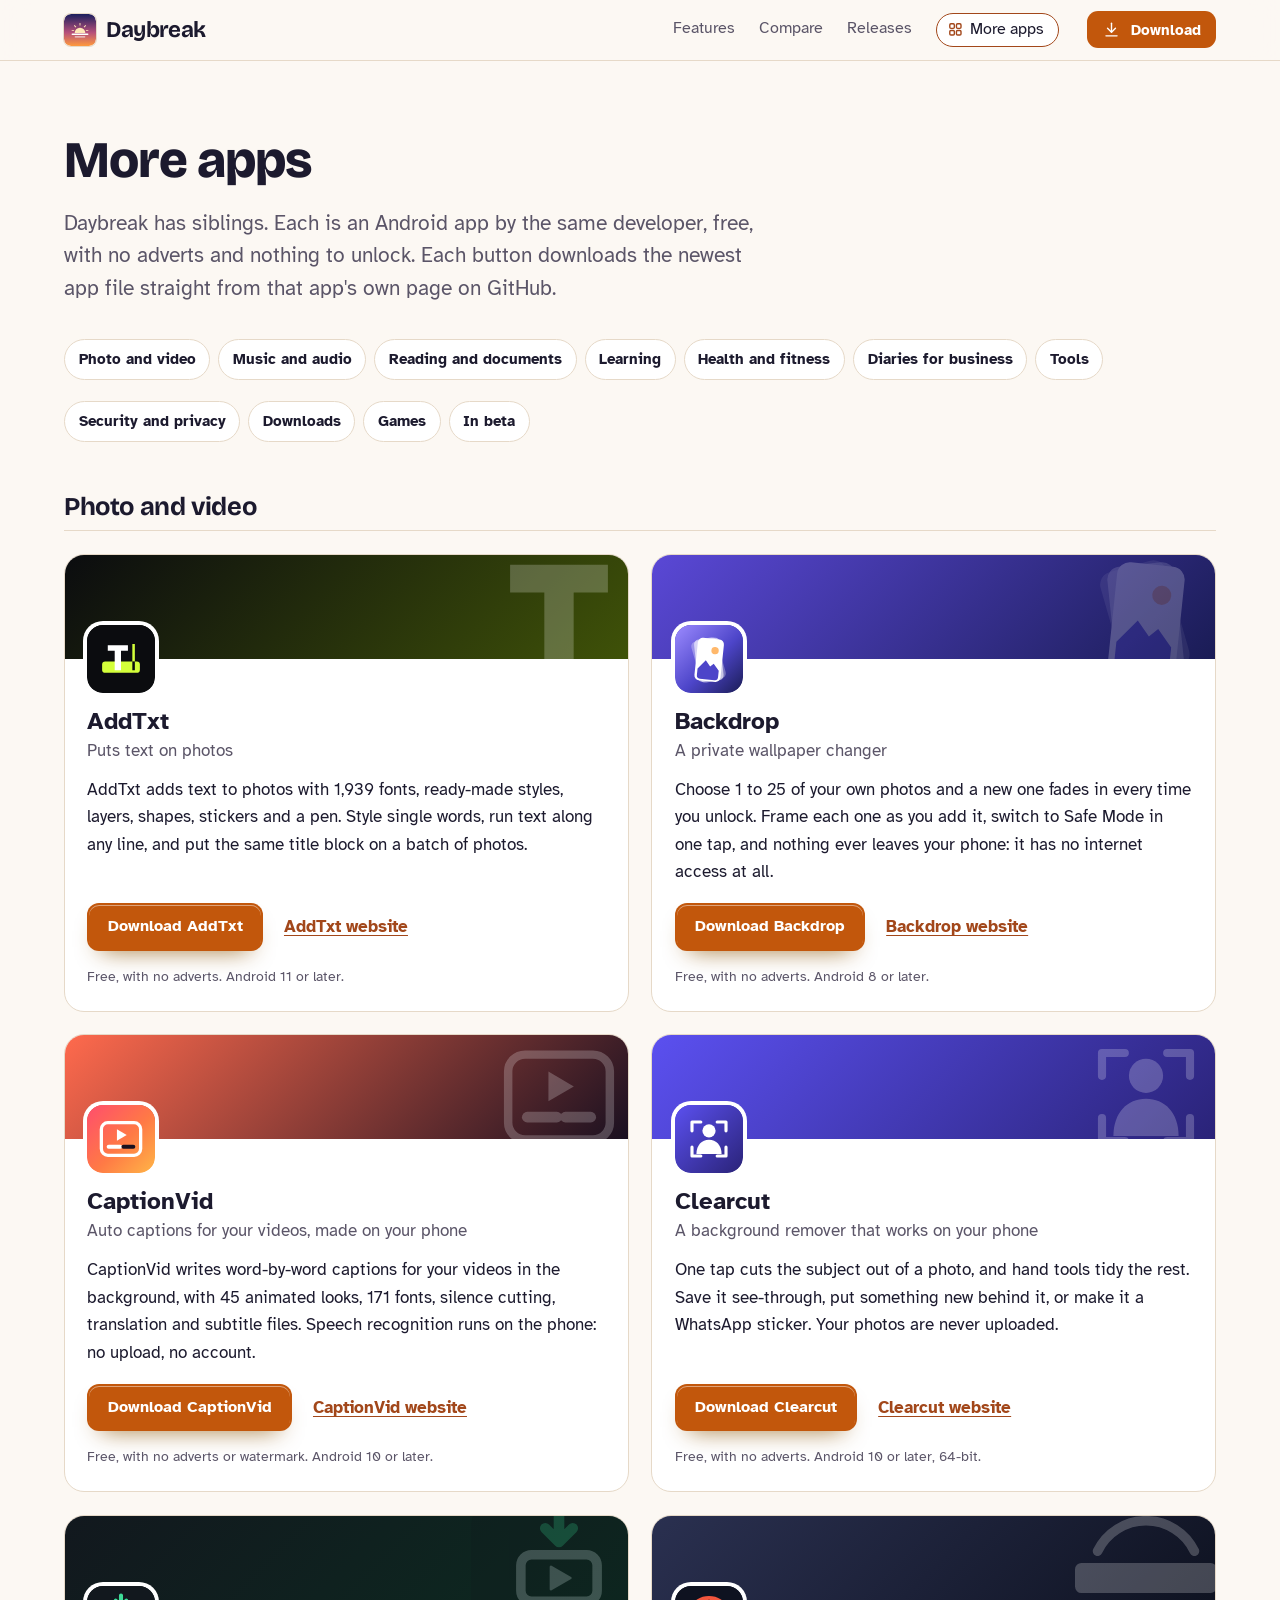
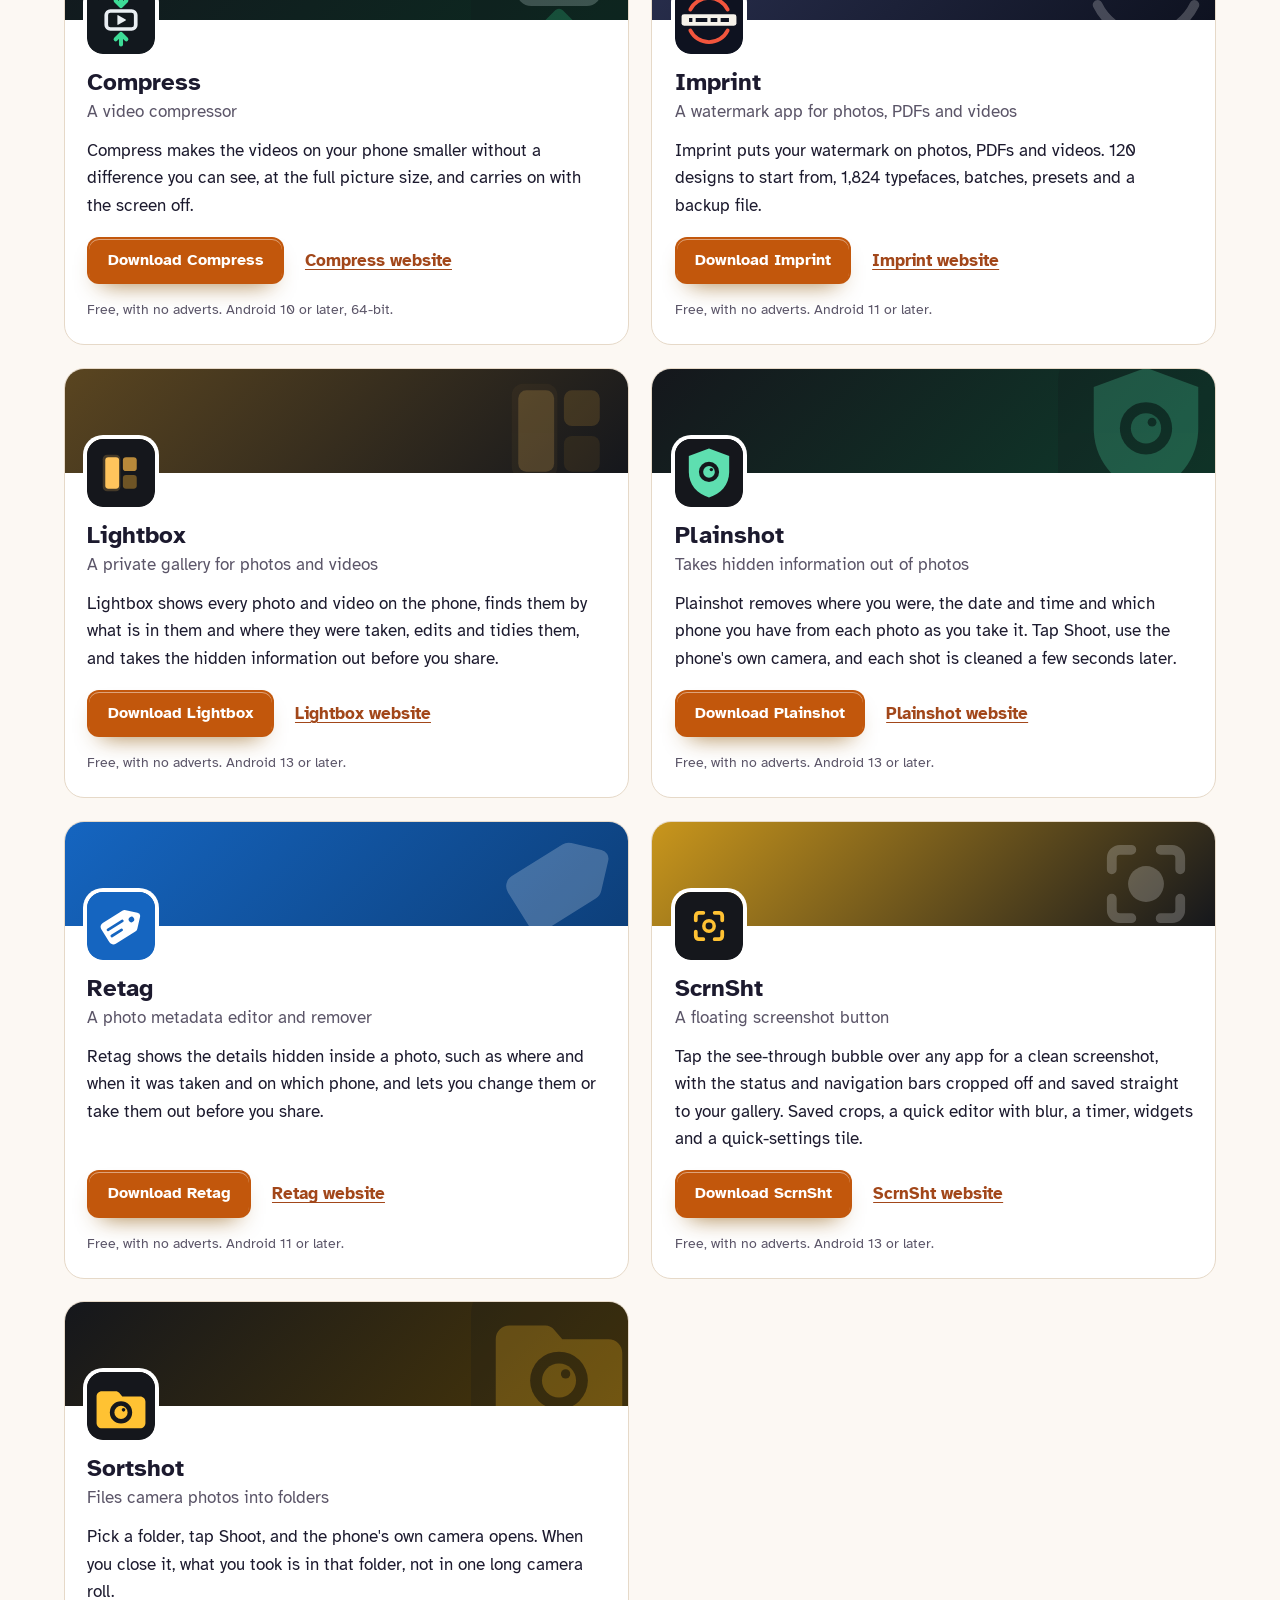
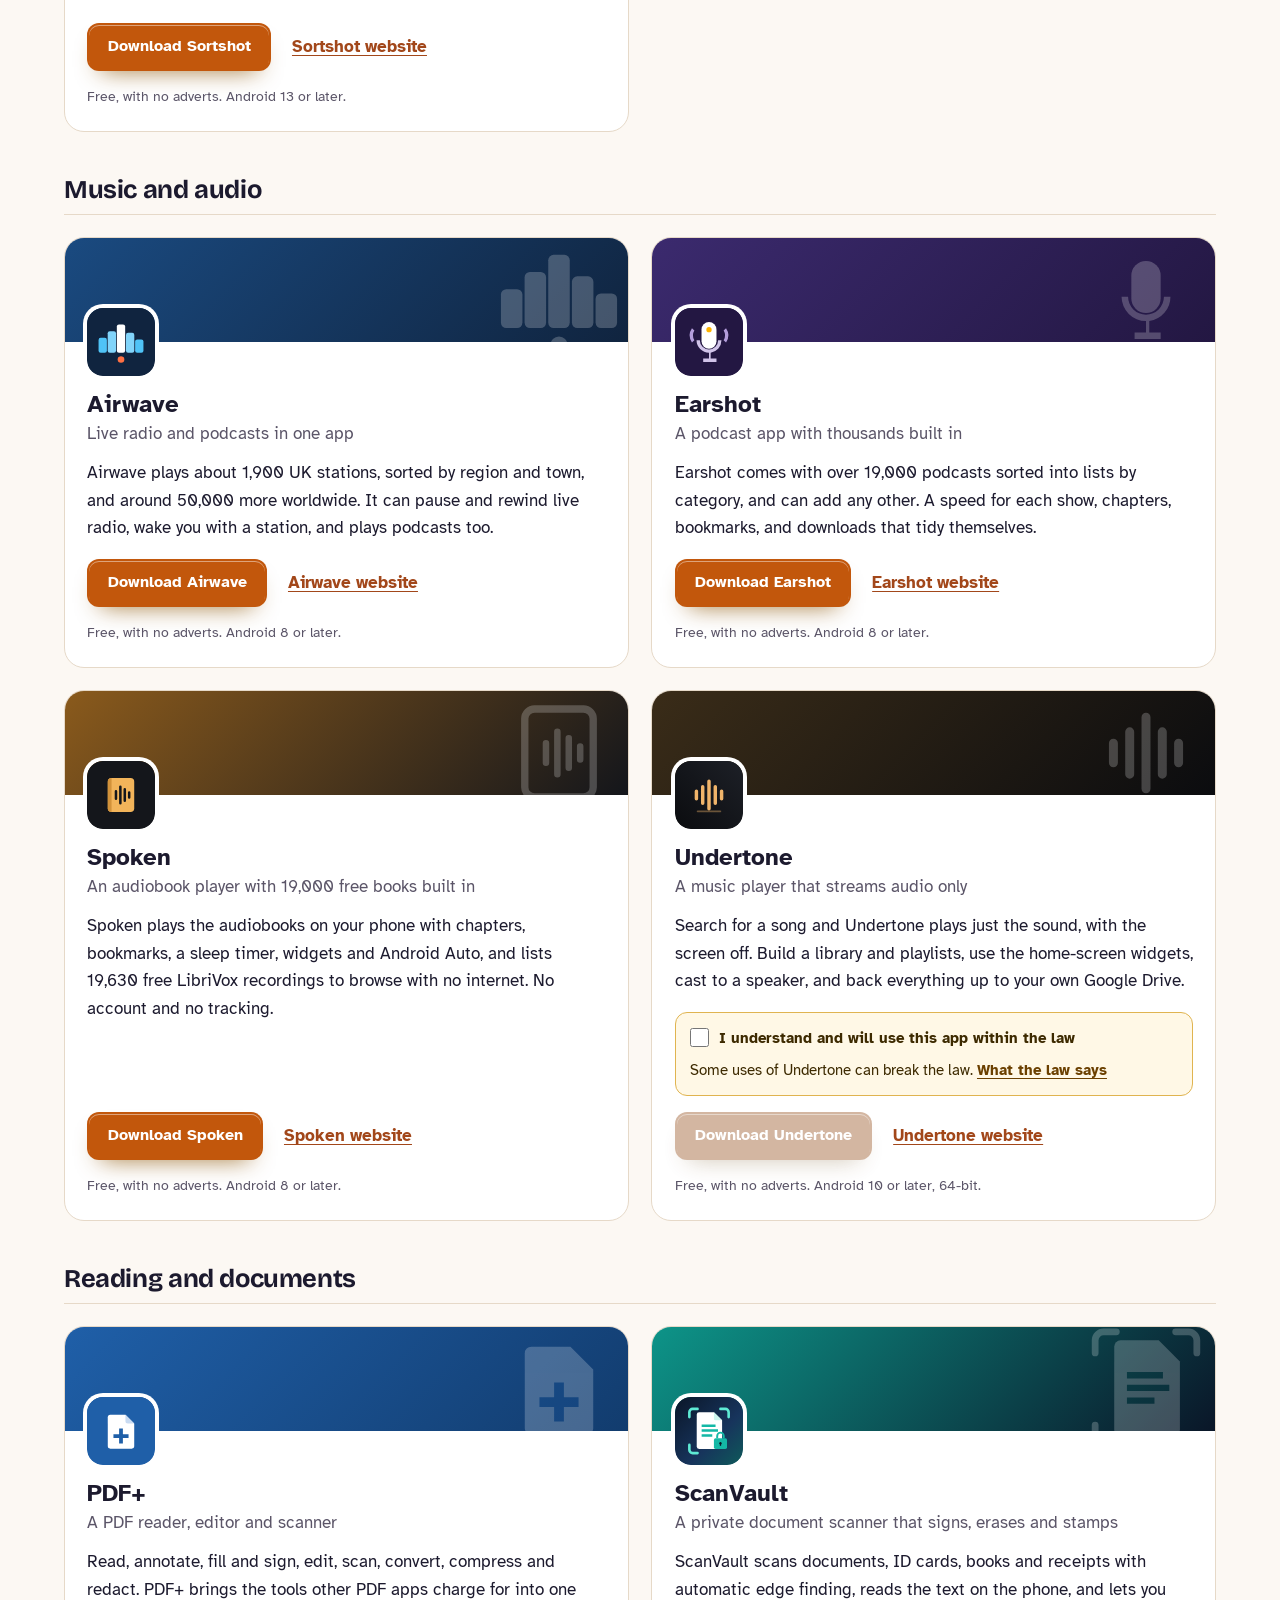
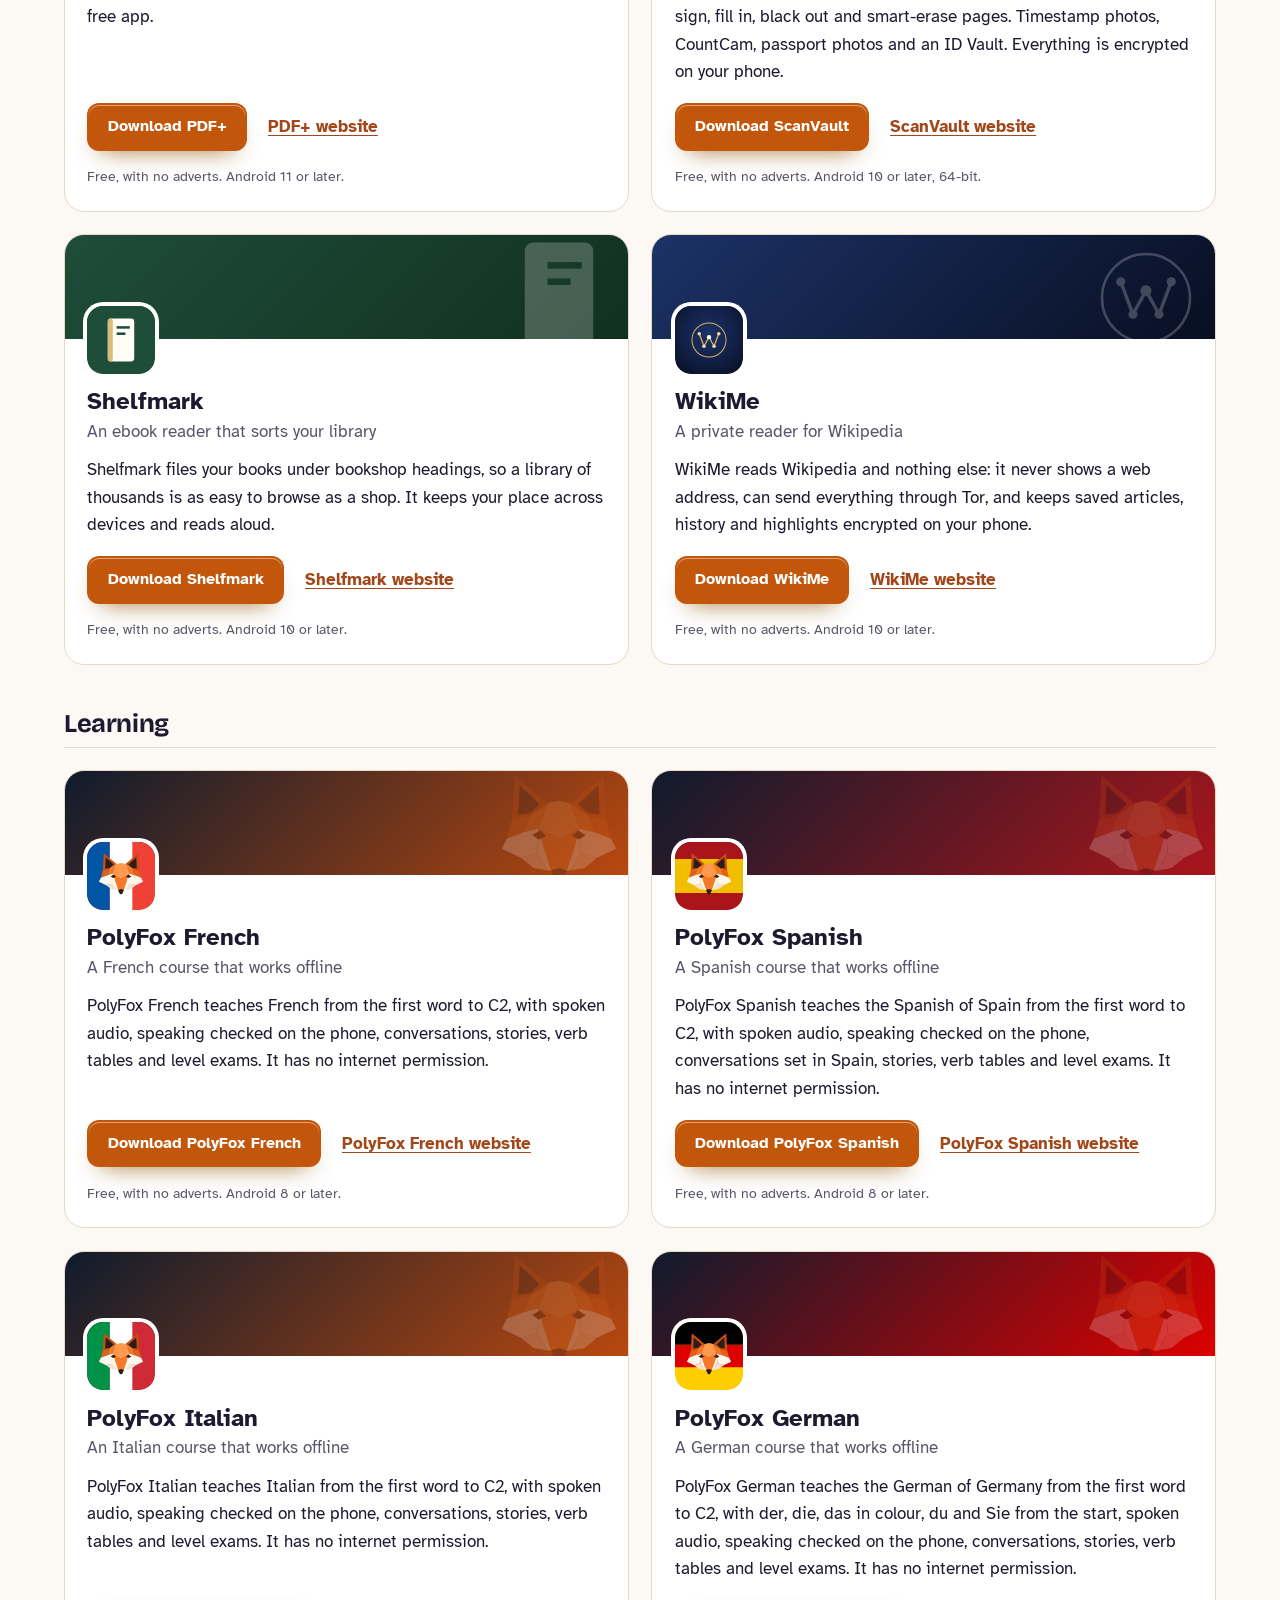
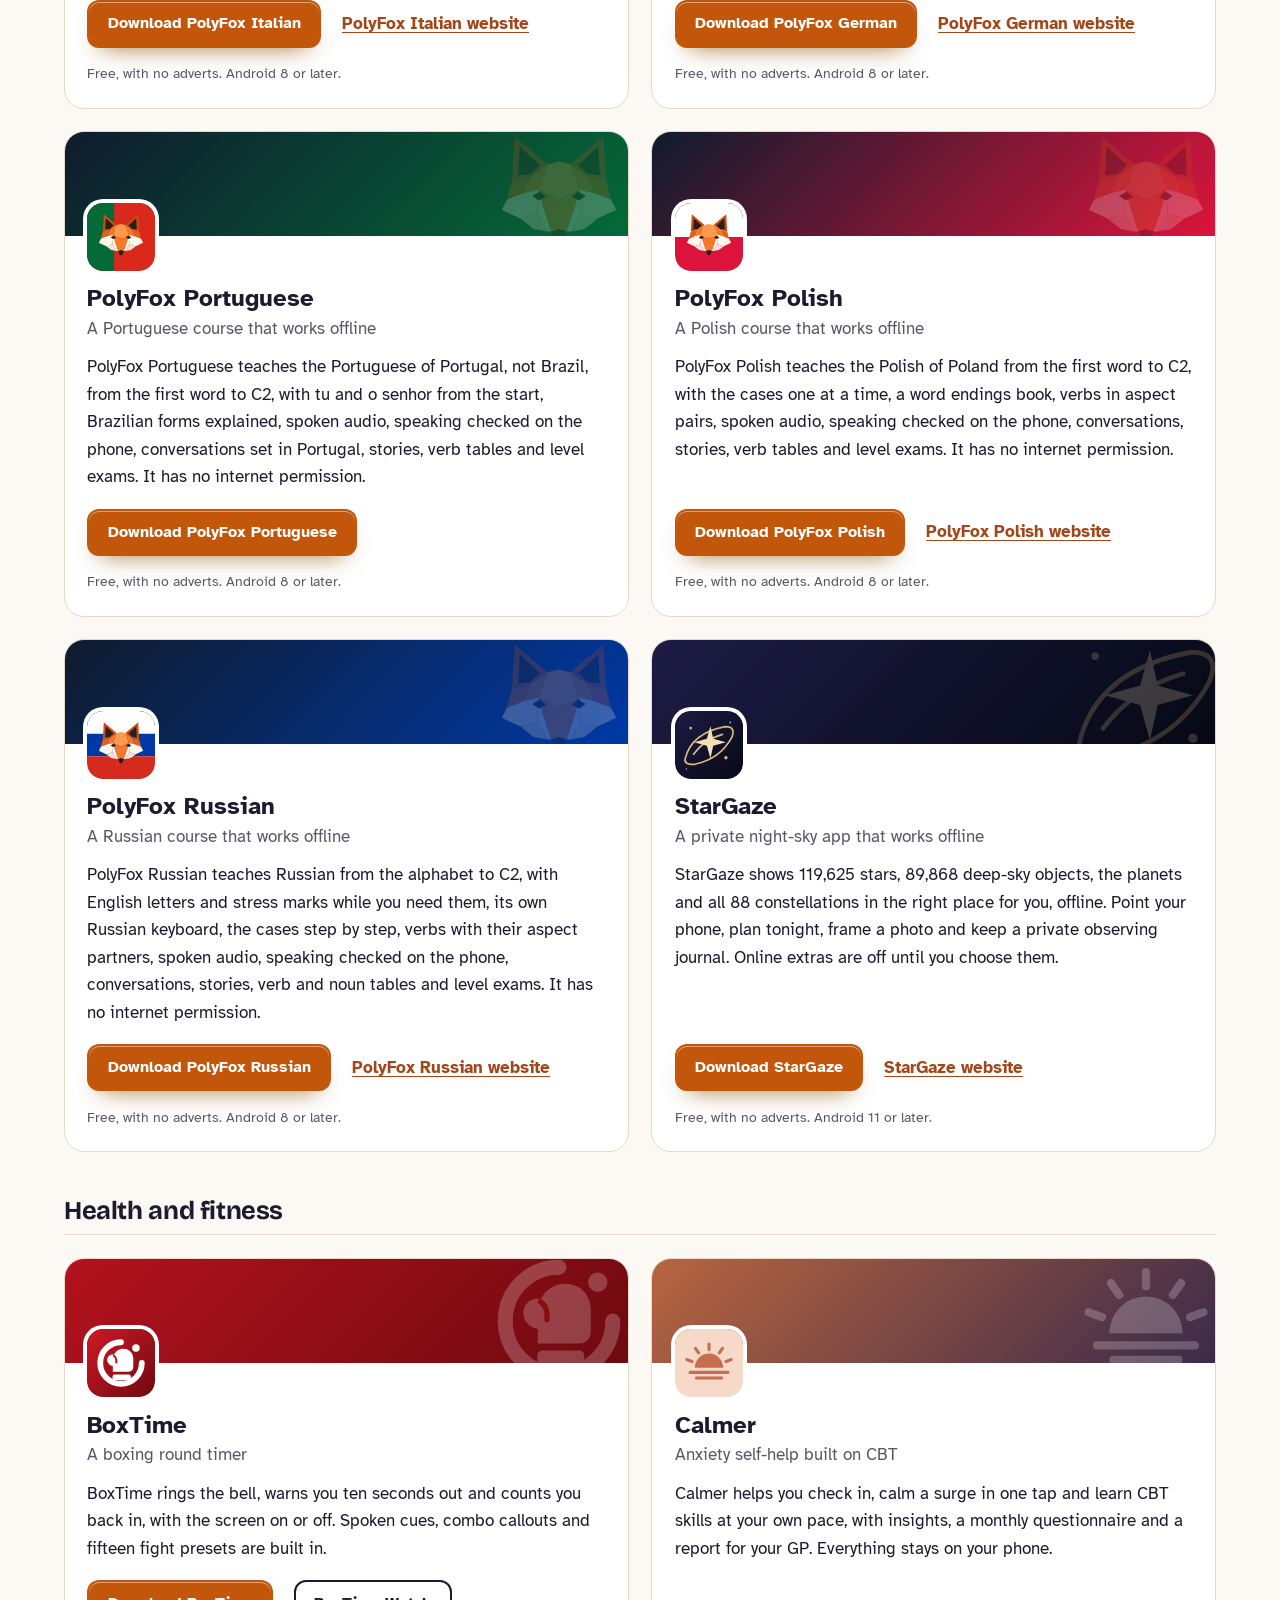
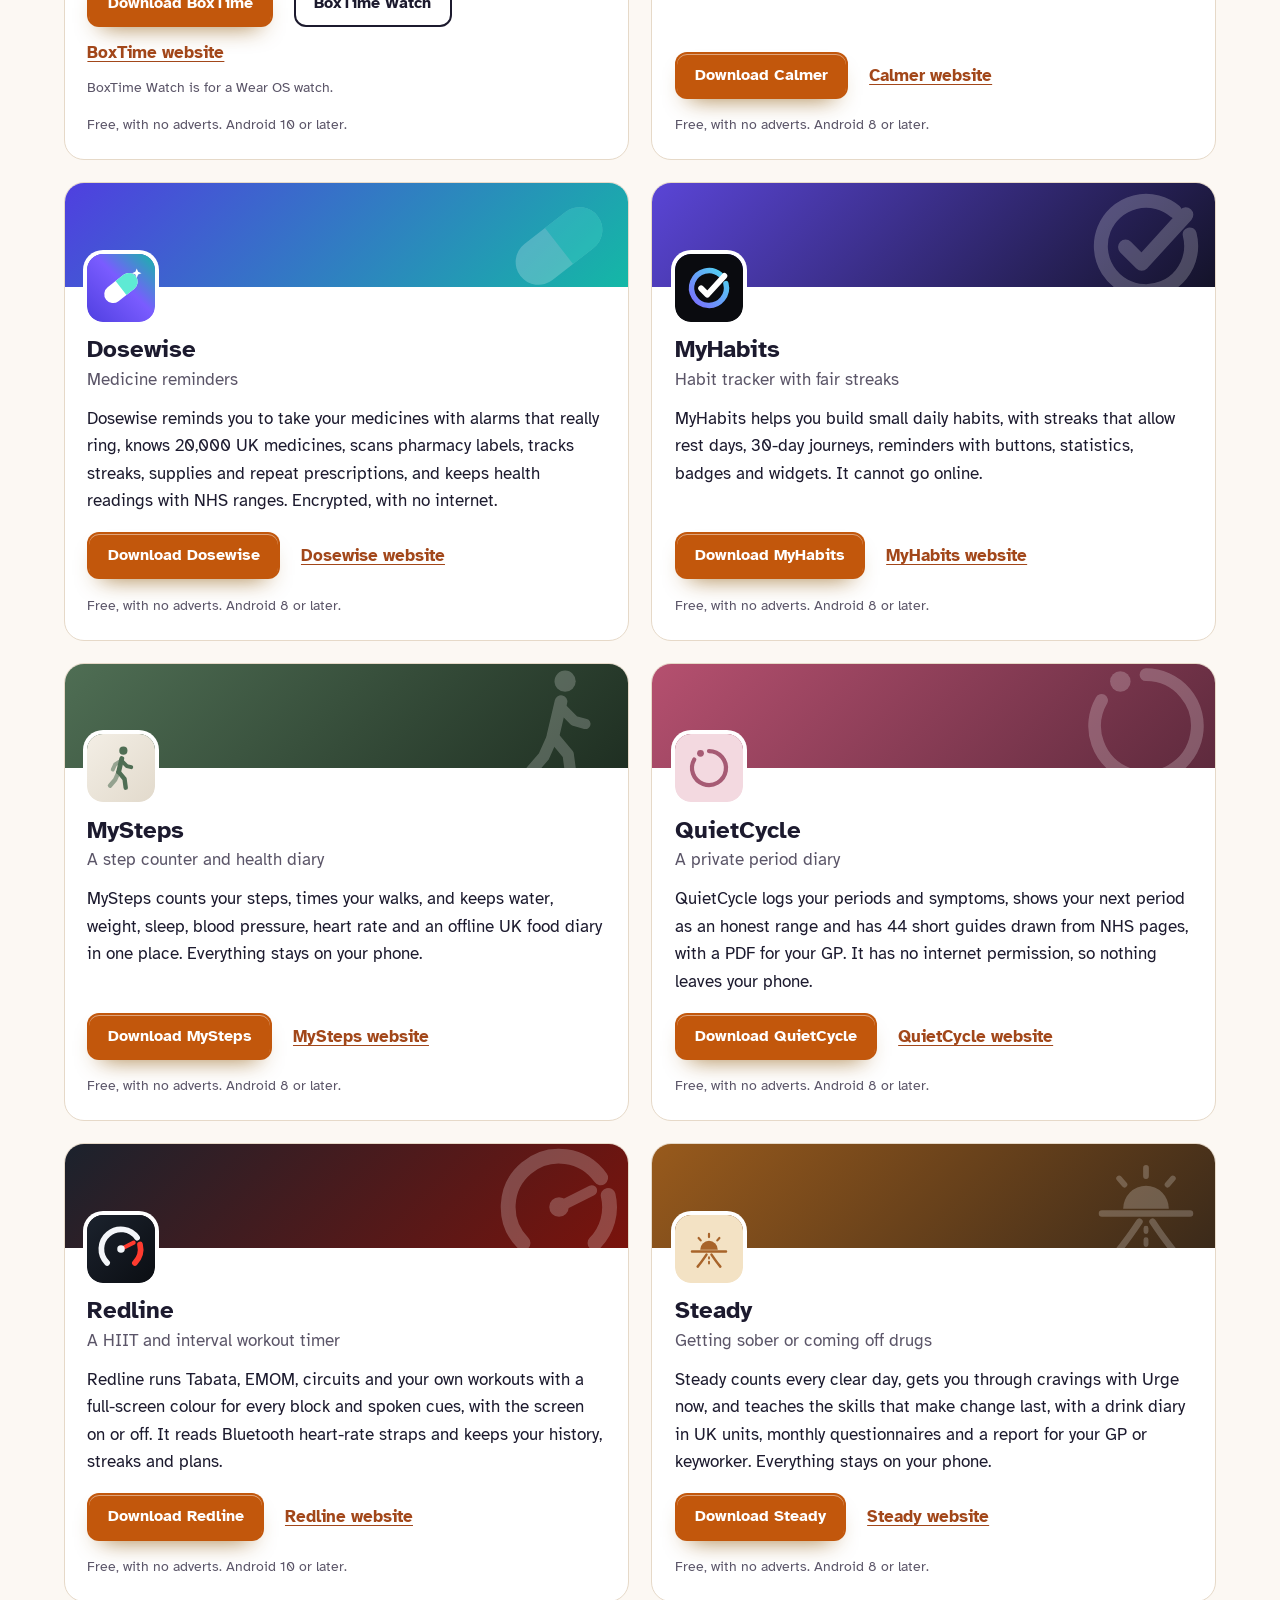
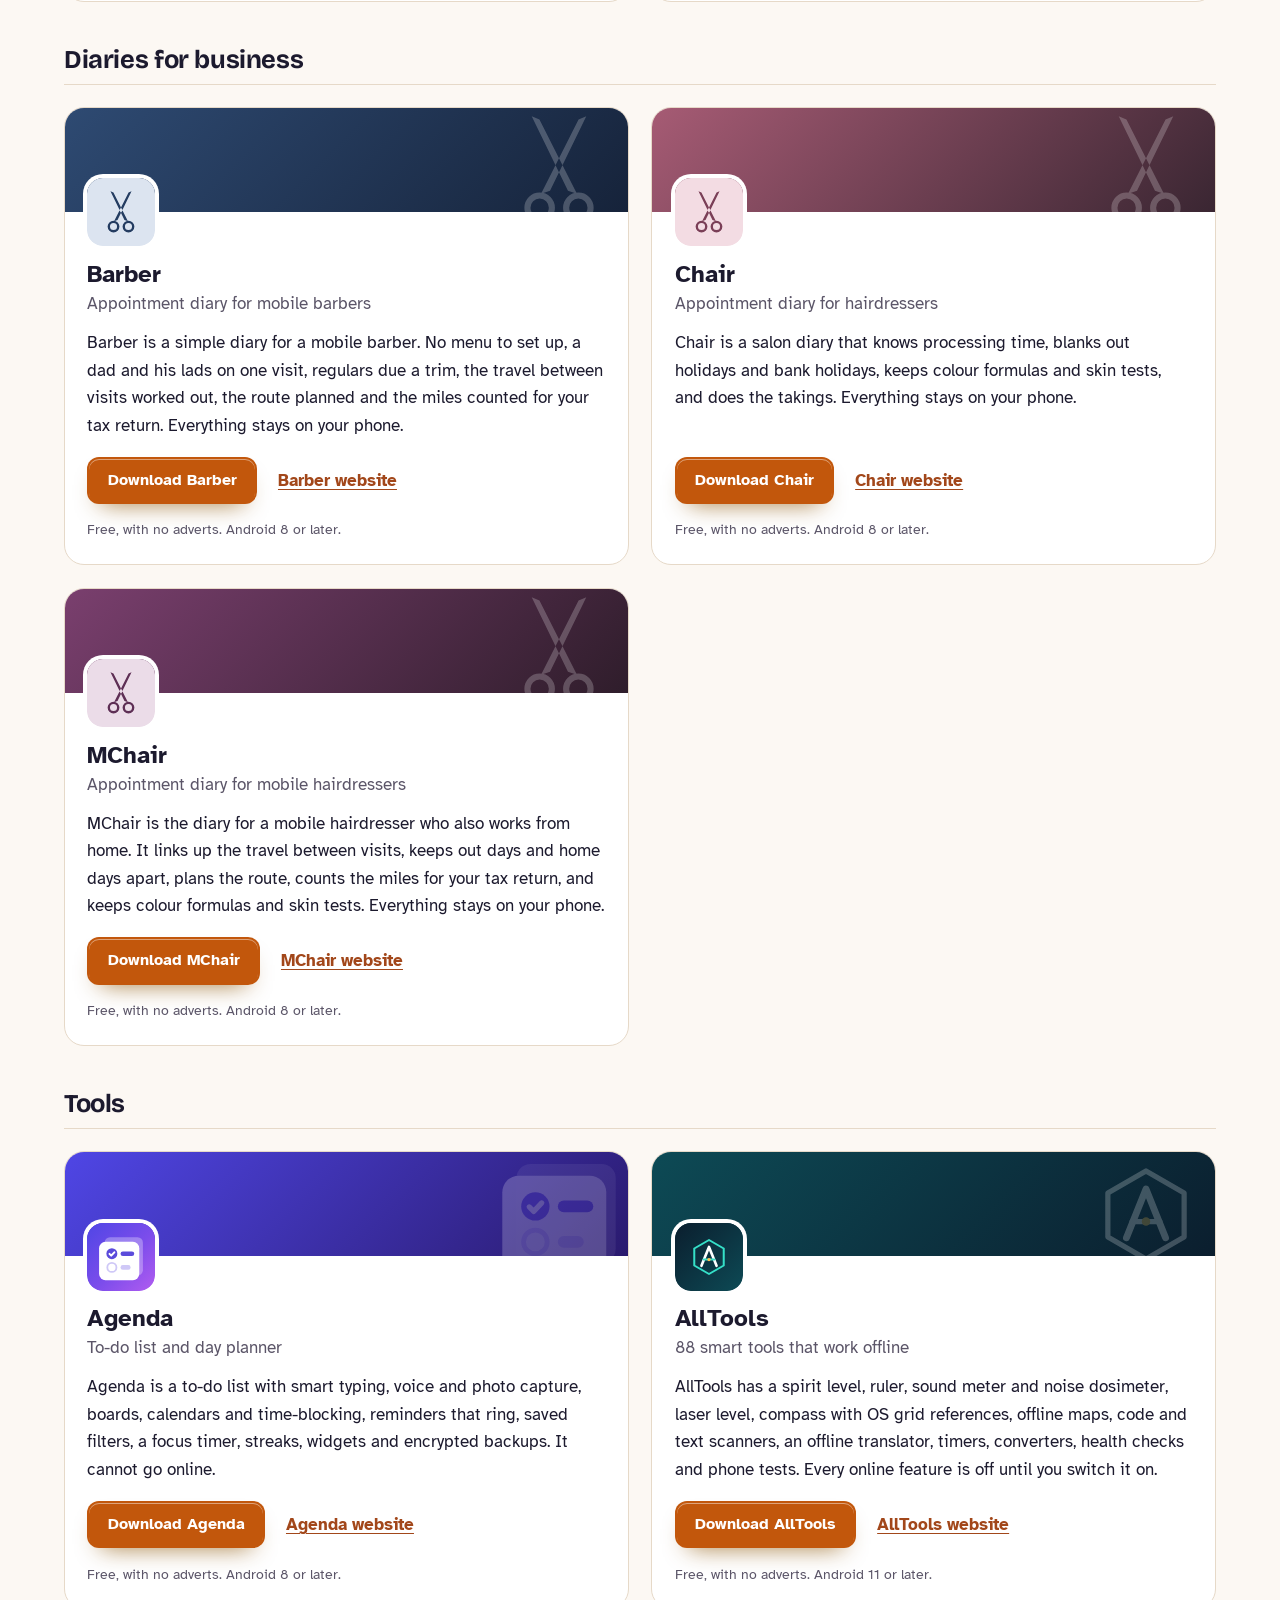
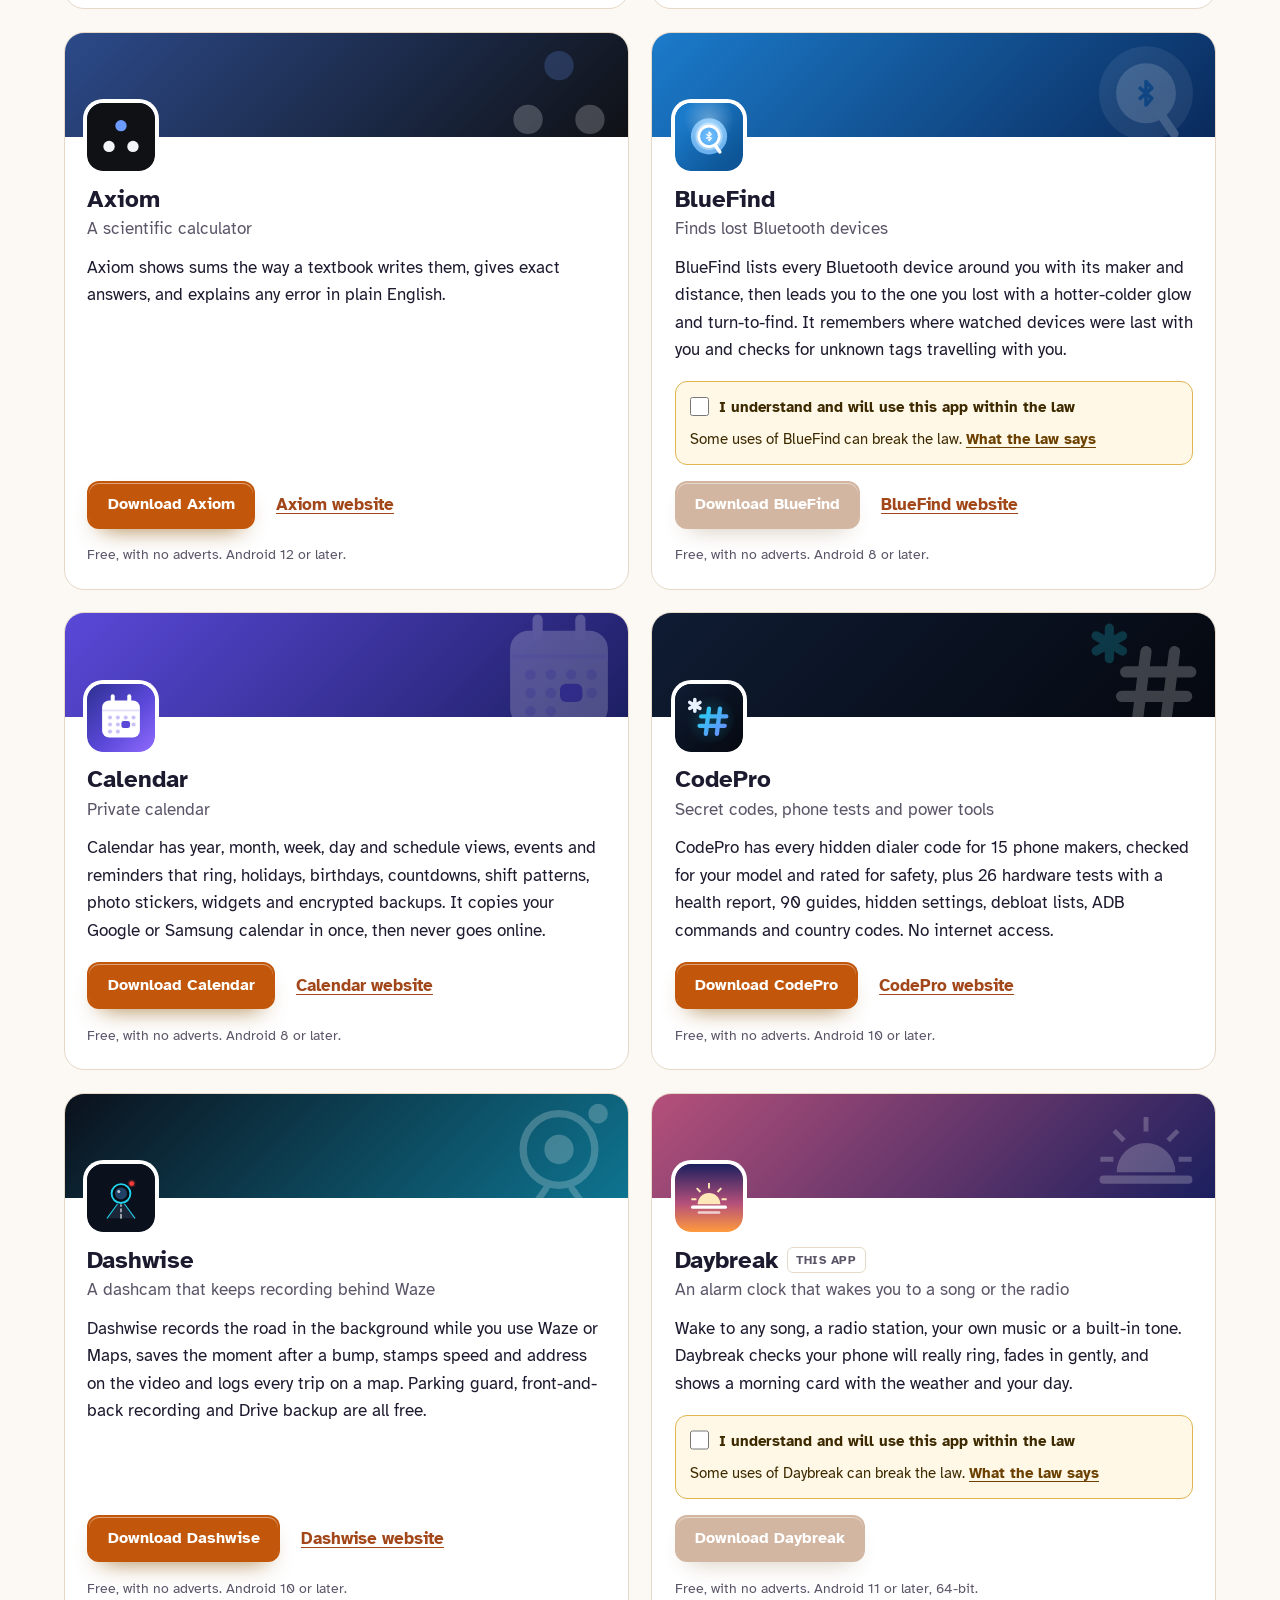
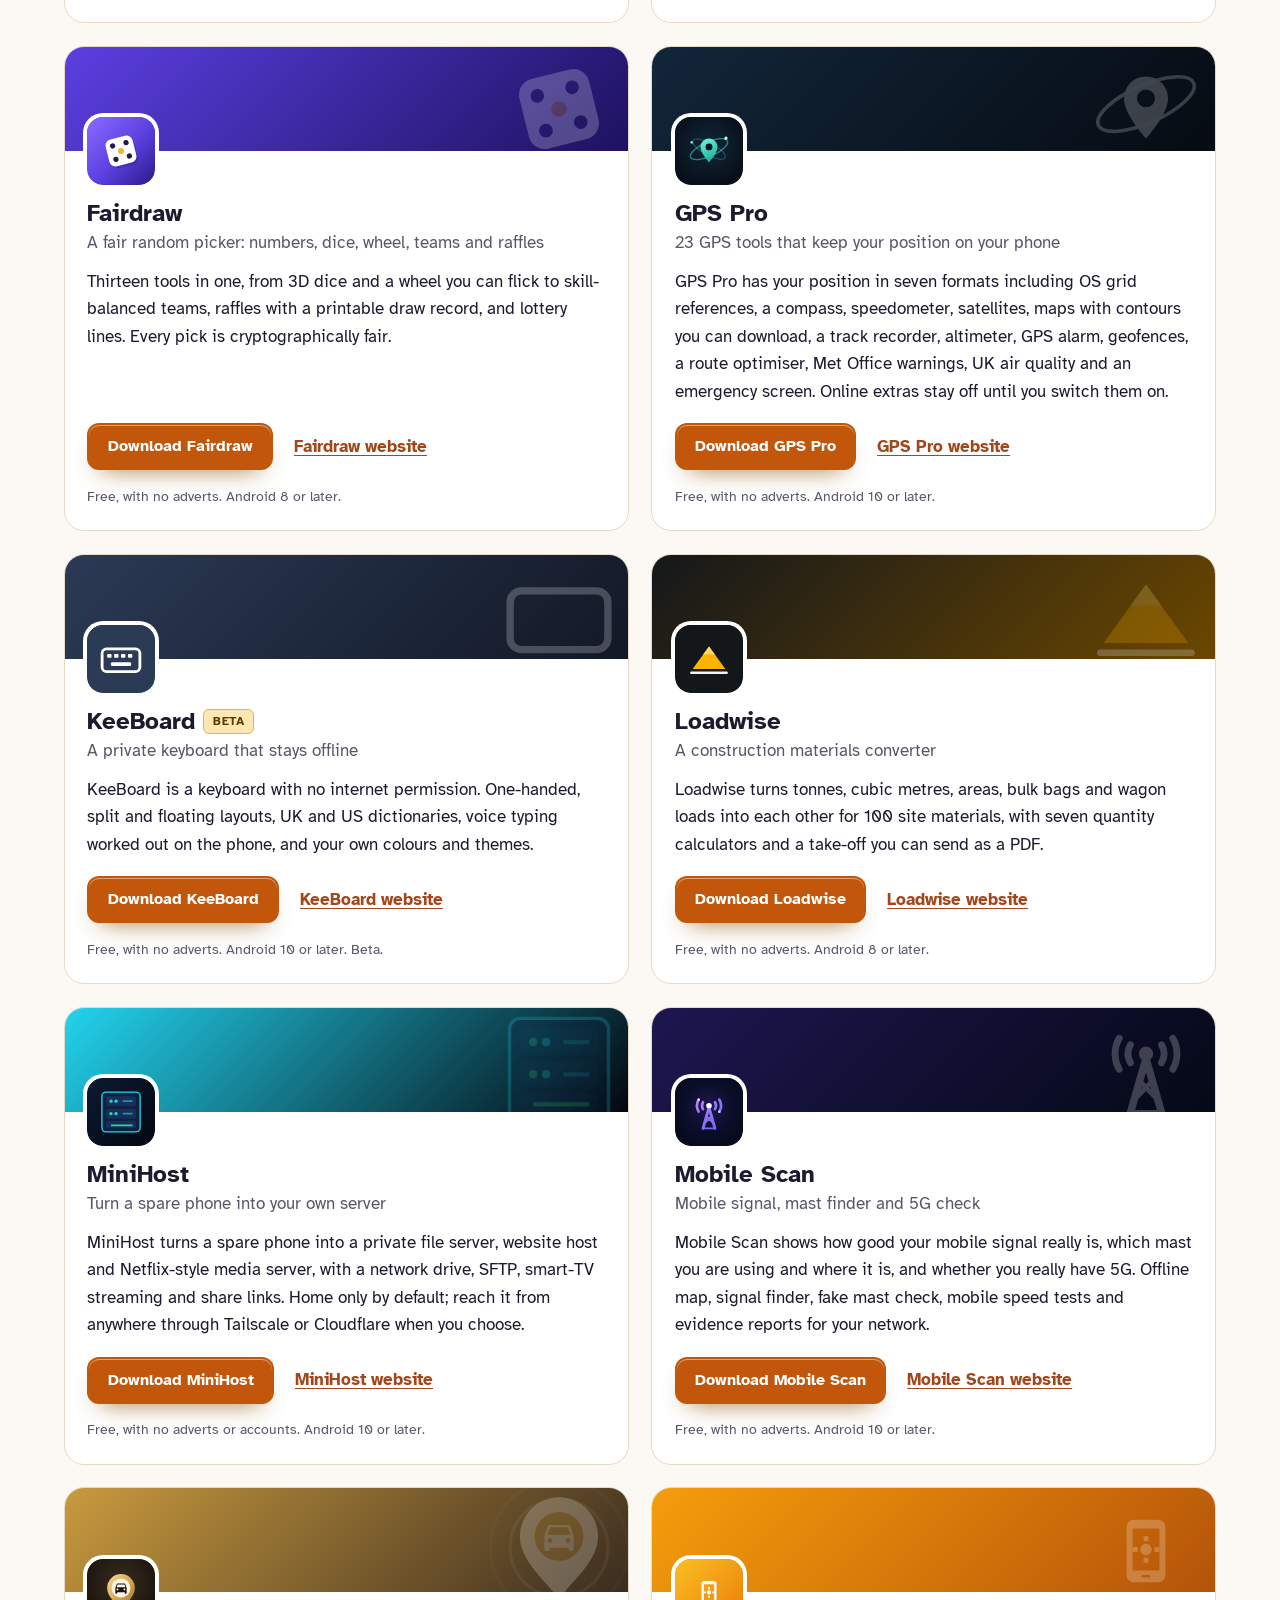
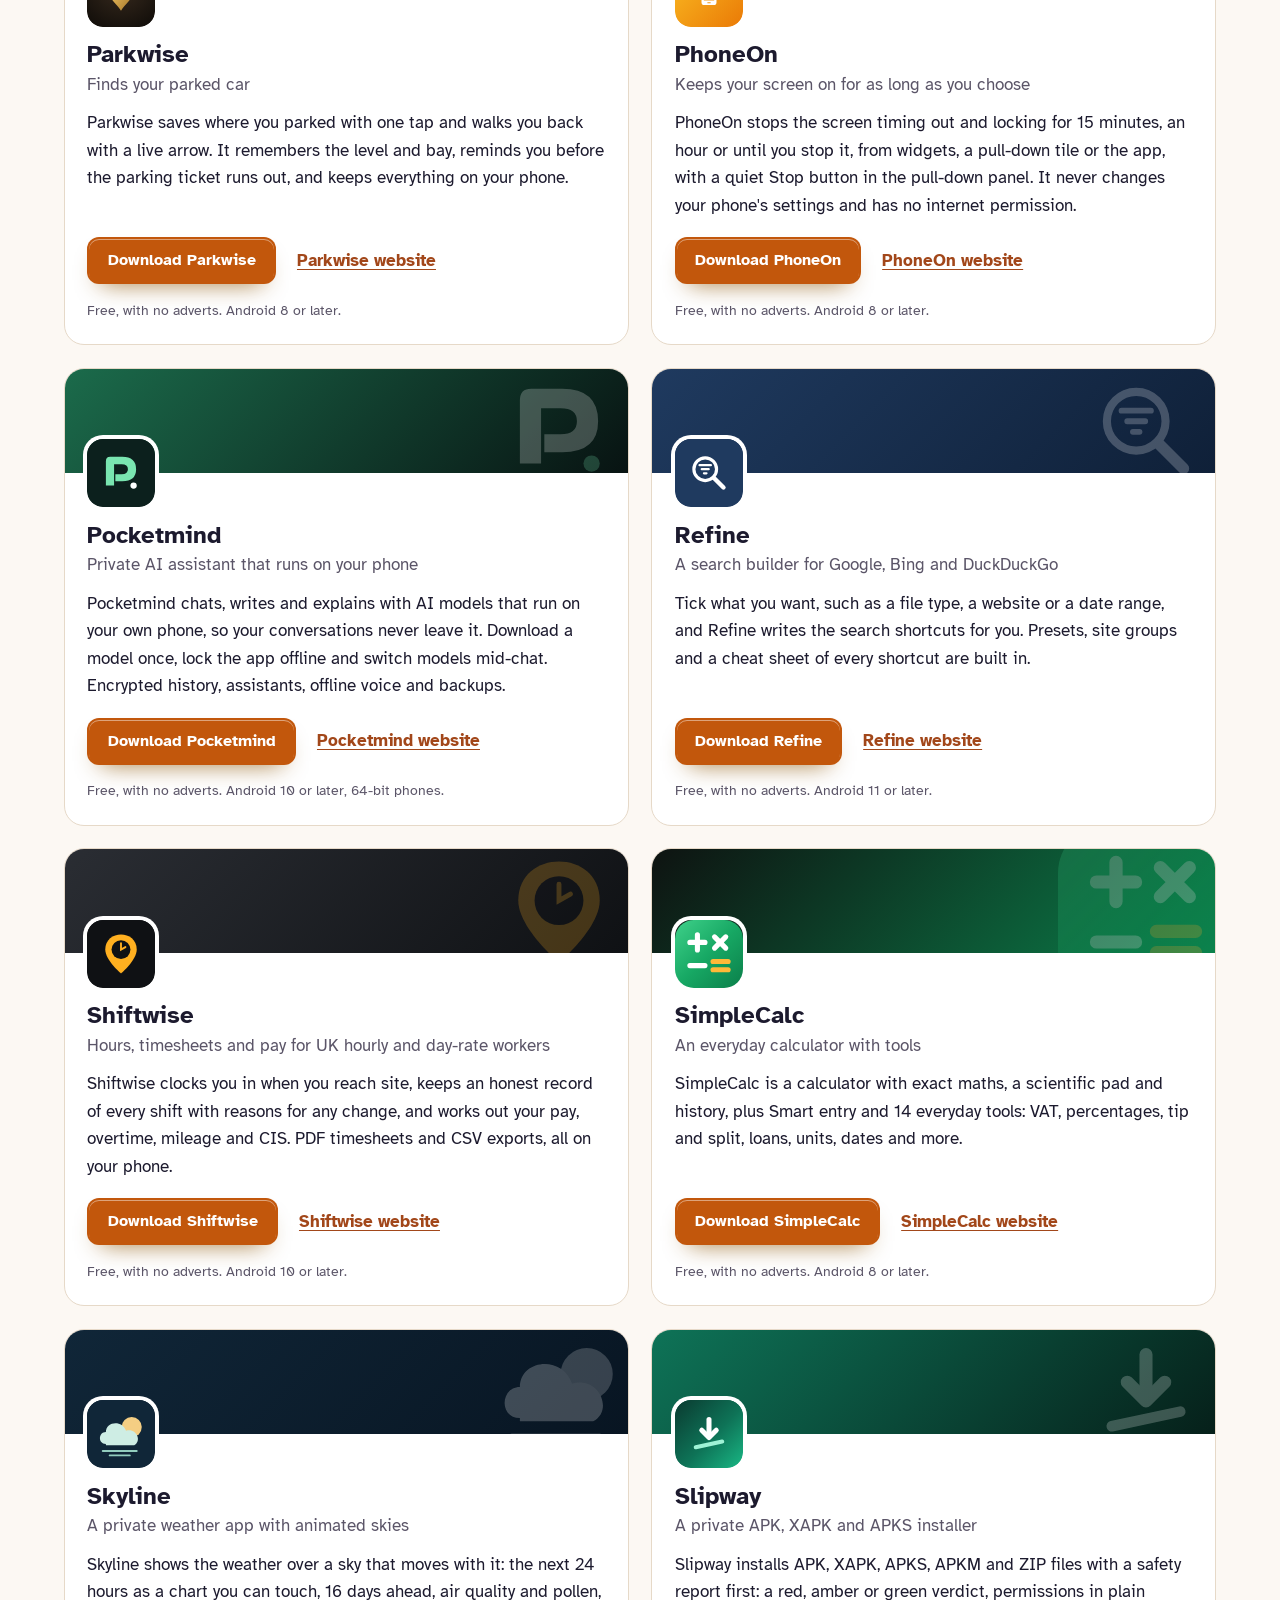
==== commit 556d1e99: "More apps: add AllTools" ====
--- a/more-apps.html
+++ b/more-apps.html
@@ -4,7 +4,7 @@
 <meta charset="utf-8">
 <meta name="viewport" content="width=device-width, initial-scale=1">
 <title>More free Android apps from the maker of Daybreak</title>
-<meta name="description" content="All 93 free Android apps from the maker of Daybreak, in one list by category, each with its download and a link to its website.">
+<meta name="description" content="All 94 free Android apps from the maker of Daybreak, in one list by category, each with its download and a link to its website.">
 <meta name="author" content="Jonathan Jackson">
 <link rel="canonical" href="https://customgpter.github.io/daybreak/more-apps.html">
 <meta name="theme-color" content="#fcf8f3" media="(prefers-color-scheme: light)">
@@ -12,7 +12,7 @@
 <meta property="og:type" content="website">
 <meta property="og:site_name" content="Daybreak">
 <meta property="og:title" content="More free Android apps from the maker of Daybreak">
-<meta property="og:description" content="All 93 free Android apps from the maker of Daybreak, in one list by category, each with its download and a link to its website.">
+<meta property="og:description" content="All 94 free Android apps from the maker of Daybreak, in one list by category, each with its download and a link to its website.">
 <meta property="og:url" content="https://customgpter.github.io/daybreak/more-apps.html">
 <meta property="og:image" content="https://customgpter.github.io/daybreak/assets/og.png">
 <meta property="og:image:width" content="1200">
@@ -26,7 +26,7 @@
 <link rel="preload" href="./assets/fonts/atkinson-hyperlegible-latin-400-normal.woff2" as="font" type="font/woff2" crossorigin>
 <link rel="stylesheet" href="./assets/site.css?v=1">
 <link rel="stylesheet" href="./assets/house.css?v=1">
-<script type="application/ld+json">{"@context":"https://schema.org","@type":"ItemList","name":"Apps from the maker of Daybreak","url":"https://customgpter.github.io/daybreak/more-apps.html","itemListElement":[{"@type":"ListItem","position":1,"name":"AddTxt","url":"https://customgpter.github.io/addtxt/"},{"@type":"ListItem","position":2,"name":"Backdrop","url":"https://customgpter.github.io/backdrop/"},{"@type":"ListItem","position":3,"name":"CaptionVid","url":"https://customgpter.github.io/captionvid/"},{"@type":"ListItem","position":4,"name":"Clearcut","url":"https://customgpter.github.io/clearcut/"},{"@type":"ListItem","position":5,"name":"Compress","url":"https://customgpter.github.io/compress/"},{"@type":"ListItem","position":6,"name":"Imprint","url":"https://customgpter.github.io/imprint/"},{"@type":"ListItem","position":7,"name":"Lightbox","url":"https://customgpter.github.io/lightbox/"},{"@type":"ListItem","position":8,"name":"Plainshot","url":"https://customgpter.github.io/plainshot/"},{"@type":"ListItem","position":9,"name":"Retag","url":"https://customgpter.github.io/retag/"},{"@type":"ListItem","position":10,"name":"ScrnSht","url":"https://customgpter.github.io/scrnsht/"},{"@type":"ListItem","position":11,"name":"Sortshot","url":"https://customgpter.github.io/sortshot/"},{"@type":"ListItem","position":12,"name":"Airwave","url":"https://customgpter.github.io/airwave/"},{"@type":"ListItem","position":13,"name":"Earshot","url":"https://customgpter.github.io/earshot/"},{"@type":"ListItem","position":14,"name":"Spoken","url":"https://customgpter.github.io/spoken/"},{"@type":"ListItem","position":15,"name":"Undertone","url":"https://customgpter.github.io/undertone/"},{"@type":"ListItem","position":16,"name":"PDF+","url":"https://customgpter.github.io/pdfplus/"},{"@type":"ListItem","position":17,"name":"ScanVault","url":"https://customgpter.github.io/scanvault/"},{"@type":"ListItem","position":18,"name":"Shelfmark","url":"https://customgpter.github.io/shelfmark/"},{"@type":"ListItem","position":19,"name":"WikiMe","url":"https://customgpter.github.io/wikime/"},{"@type":"ListItem","position":20,"name":"PolyFox French","url":"https://customgpter.github.io/polyfox/"},{"@type":"ListItem","position":21,"name":"PolyFox German","url":"https://customgpter.github.io/polyfox-german/"},{"@type":"ListItem","position":22,"name":"PolyFox Polish","url":"https://customgpter.github.io/polyfox-polish/"},{"@type":"ListItem","position":23,"name":"PolyFox Russian","url":"https://customgpter.github.io/polyfox-russian/"},{"@type":"ListItem","position":24,"name":"StarGaze","url":"https://customgpter.github.io/stargaze/"},{"@type":"ListItem","position":25,"name":"BoxTime","url":"https://customgpter.github.io/boxtime/"},{"@type":"ListItem","position":26,"name":"Calmer","url":"https://customgpter.github.io/calmer/"},{"@type":"ListItem","position":27,"name":"Dosewise","url":"https://customgpter.github.io/dosewise/"},{"@type":"ListItem","position":28,"name":"MyHabits","url":"https://customgpter.github.io/myhabits/"},{"@type":"ListItem","position":29,"name":"MySteps","url":"https://customgpter.github.io/mysteps/"},{"@type":"ListItem","position":30,"name":"QuietCycle","url":"https://customgpter.github.io/quietcycle/"},{"@type":"ListItem","position":31,"name":"Redline","url":"https://customgpter.github.io/redline/"},{"@type":"ListItem","position":32,"name":"Steady","url":"https://customgpter.github.io/steady/"},{"@type":"ListItem","position":33,"name":"Barber","url":"https://customgpter.github.io/barber/"},{"@type":"ListItem","position":34,"name":"Chair","url":"https://customgpter.github.io/chair/"},{"@type":"ListItem","position":35,"name":"MChair","url":"https://customgpter.github.io/mchair/"},{"@type":"ListItem","position":36,"name":"Agenda","url":"https://customgpter.github.io/agenda/"},{"@type":"ListItem","position":37,"name":"Axiom","url":"https://customgpter.github.io/axiom/"},{"@type":"ListItem","position":38,"name":"BlueFind","url":"https://customgpter.github.io/bluefind/"},{"@type":"ListItem","position":39,"name":"Calendar","url":"https://customgpter.github.io/calendar/"},{"@type":"ListItem","position":40,"name":"CodePro","url":"https://customgpter.github.io/codepro/"},{"@type":"ListItem","position":41,"name":"Dashwise","url":"https://customgpter.github.io/dashwise/"},{"@type":"ListItem","position":42,"name":"Daybreak","url":"https://customgpter.github.io/daybreak/"},{"@type":"ListItem","position":43,"name":"Fairdraw","url":"https://customgpter.github.io/fairdraw/"},{"@type":"ListItem","position":44,"name":"GPS Pro","url":"https://customgpter.github.io/gpspro/"},{"@type":"ListItem","position":45,"name":"KeeBoard","url":"https://customgpter.github.io/keeboard/"},{"@type":"ListItem","position":46,"name":"Loadwise","url":"https://customgpter.github.io/loadwise/"},{"@type":"ListItem","position":47,"name":"MiniHost","url":"https://customgpter.github.io/minihost/"},{"@type":"ListItem","position":48,"name":"Mobile Scan","url":"https://customgpter.github.io/mobilescan/"},{"@type":"ListItem","position":49,"name":"Parkwise","url":"https://customgpter.github.io/parkwise/"},{"@type":"ListItem","position":50,"name":"Pocketmind","url":"https://customgpter.github.io/pocketmind/"},{"@type":"ListItem","position":51,"name":"Refine","url":"https://customgpter.github.io/refine/"},{"@type":"ListItem","position":52,"name":"Shiftwise","url":"https://customgpter.github.io/shiftwise/"},{"@type":"ListItem","position":53,"name":"SimpleCalc","url":"https://customgpter.github.io/simplecalc/"},{"@type":"ListItem","position":54,"name":"Skyline","url":"https://customgpter.github.io/skyline/"},{"@type":"ListItem","position":55,"name":"Slipway","url":"https://customgpter.github.io/slipway/"},{"@type":"ListItem","position":56,"name":"Tagger","url":"https://customgpter.github.io/tagger/"},{"@type":"ListItem","position":57,"name":"TotalClean","url":"https://customgpter.github.io/totalclean/"},{"@type":"ListItem","position":58,"name":"TVLink","url":"https://customgpter.github.io/tvlink/"},{"@type":"ListItem","position":59,"name":"Unbox","url":"https://customgpter.github.io/unbox/"},{"@type":"ListItem","position":60,"name":"WhatsKeep","url":"https://customgpter.github.io/whatskeep/"},{"@type":"ListItem","position":61,"name":"WiFi Scan","url":"https://customgpter.github.io/wifiscan/"},{"@type":"ListItem","position":62,"name":"Auditly","url":"https://customgpter.github.io/auditly/"},{"@type":"ListItem","position":63,"name":"Backchannel","url":"https://customgpter.github.io/backchannel/"},{"@type":"ListItem","position":64,"name":"ENotes","url":"https://customgpter.github.io/enotes/"},{"@type":"ListItem","position":65,"name":"FindMe","url":"https://customgpter.github.io/findme/"},{"@type":"ListItem","position":66,"name":"iLock","url":"https://customgpter.github.io/ilock/"},{"@type":"ListItem","position":67,"name":"ImSafe","url":"https://customgpter.github.io/imsafe/"},{"@type":"ListItem","position":68,"name":"IShred","url":"https://customgpter.github.io/ishred/"},{"@type":"ListItem","position":69,"name":"LockBox","url":"https://customgpter.github.io/lockbox/"},{"@type":"ListItem","position":70,"name":"PassVault","url":"https://customgpter.github.io/passvault/"},{"@type":"ListItem","position":71,"name":"SpyFind","url":"https://customgpter.github.io/spyfind/"},{"@type":"ListItem","position":72,"name":"TextWipe","url":"https://customgpter.github.io/textwipe/"},{"@type":"ListItem","position":73,"name":"Tracewire","url":"https://customgpter.github.io/tracewire/"},{"@type":"ListItem","position":74,"name":"Vigil","url":"https://customgpter.github.io/vigil/"},{"@type":"ListItem","position":75,"name":"Grab","url":"https://customgpter.github.io/grab/"},{"@type":"ListItem","position":76,"name":"Swarm","url":"https://customgpter.github.io/swarm/"},{"@type":"ListItem","position":77,"name":"Plane Games","url":"https://customgpter.github.io/plane-games/"},{"@type":"ListItem","position":78,"name":"Ninefold","url":"https://customgpter.github.io/ninefold/"},{"@type":"ListItem","position":79,"name":"Cubewise","url":"https://customgpter.github.io/cubewise/"},{"@type":"ListItem","position":80,"name":"Tilewise","url":"https://customgpter.github.io/tilewise/"},{"@type":"ListItem","position":81,"name":"Letterwise","url":"https://customgpter.github.io/letterwise/"},{"@type":"ListItem","position":82,"name":"Kingside","url":"https://customgpter.github.io/kingside/"},{"@type":"ListItem","position":83,"name":"Deckhand","url":"https://customgpter.github.io/deckhand/"},{"@type":"ListItem","position":84,"name":"SNESForge","url":"https://customgpter.github.io/snesforge/"},{"@type":"ListItem","position":85,"name":"Fame Boy","url":"https://customgpter.github.io/fameboy/"},{"@type":"ListItem","position":86,"name":"PSPPro","url":"https://customgpter.github.io/psppro/"},{"@type":"ListItem","position":87,"name":"MegaGen","url":"https://customgpter.github.io/megagen/"},{"@type":"ListItem","position":88,"name":"QVR","url":"https://customgpter.github.io/qvr/"},{"@type":"ListItem","position":89,"name":"QVR Watch","url":"https://customgpter.github.io/qvr-watch/"},{"@type":"ListItem","position":90,"name":"QVRLite","url":"https://customgpter.github.io/qvrlite/"},{"@type":"ListItem","position":91,"name":"Onionz","url":"https://customgpter.github.io/onionz/"},{"@type":"ListItem","position":92,"name":"OnionzWeb","url":"https://customgpter.github.io/onionzweb/"}]}</script>
+<script type="application/ld+json">{"@context":"https://schema.org","@type":"ItemList","name":"Apps from the maker of Daybreak","url":"https://customgpter.github.io/daybreak/more-apps.html","itemListElement":[{"@type":"ListItem","position":1,"name":"AddTxt","url":"https://customgpter.github.io/addtxt/"},{"@type":"ListItem","position":2,"name":"Backdrop","url":"https://customgpter.github.io/backdrop/"},{"@type":"ListItem","position":3,"name":"CaptionVid","url":"https://customgpter.github.io/captionvid/"},{"@type":"ListItem","position":4,"name":"Clearcut","url":"https://customgpter.github.io/clearcut/"},{"@type":"ListItem","position":5,"name":"Compress","url":"https://customgpter.github.io/compress/"},{"@type":"ListItem","position":6,"name":"Imprint","url":"https://customgpter.github.io/imprint/"},{"@type":"ListItem","position":7,"name":"Lightbox","url":"https://customgpter.github.io/lightbox/"},{"@type":"ListItem","position":8,"name":"Plainshot","url":"https://customgpter.github.io/plainshot/"},{"@type":"ListItem","position":9,"name":"Retag","url":"https://customgpter.github.io/retag/"},{"@type":"ListItem","position":10,"name":"ScrnSht","url":"https://customgpter.github.io/scrnsht/"},{"@type":"ListItem","position":11,"name":"Sortshot","url":"https://customgpter.github.io/sortshot/"},{"@type":"ListItem","position":12,"name":"Airwave","url":"https://customgpter.github.io/airwave/"},{"@type":"ListItem","position":13,"name":"Earshot","url":"https://customgpter.github.io/earshot/"},{"@type":"ListItem","position":14,"name":"Spoken","url":"https://customgpter.github.io/spoken/"},{"@type":"ListItem","position":15,"name":"Undertone","url":"https://customgpter.github.io/undertone/"},{"@type":"ListItem","position":16,"name":"PDF+","url":"https://customgpter.github.io/pdfplus/"},{"@type":"ListItem","position":17,"name":"ScanVault","url":"https://customgpter.github.io/scanvault/"},{"@type":"ListItem","position":18,"name":"Shelfmark","url":"https://customgpter.github.io/shelfmark/"},{"@type":"ListItem","position":19,"name":"WikiMe","url":"https://customgpter.github.io/wikime/"},{"@type":"ListItem","position":20,"name":"PolyFox French","url":"https://customgpter.github.io/polyfox/"},{"@type":"ListItem","position":21,"name":"PolyFox German","url":"https://customgpter.github.io/polyfox-german/"},{"@type":"ListItem","position":22,"name":"PolyFox Polish","url":"https://customgpter.github.io/polyfox-polish/"},{"@type":"ListItem","position":23,"name":"PolyFox Russian","url":"https://customgpter.github.io/polyfox-russian/"},{"@type":"ListItem","position":24,"name":"StarGaze","url":"https://customgpter.github.io/stargaze/"},{"@type":"ListItem","position":25,"name":"BoxTime","url":"https://customgpter.github.io/boxtime/"},{"@type":"ListItem","position":26,"name":"Calmer","url":"https://customgpter.github.io/calmer/"},{"@type":"ListItem","position":27,"name":"Dosewise","url":"https://customgpter.github.io/dosewise/"},{"@type":"ListItem","position":28,"name":"MyHabits","url":"https://customgpter.github.io/myhabits/"},{"@type":"ListItem","position":29,"name":"MySteps","url":"https://customgpter.github.io/mysteps/"},{"@type":"ListItem","position":30,"name":"QuietCycle","url":"https://customgpter.github.io/quietcycle/"},{"@type":"ListItem","position":31,"name":"Redline","url":"https://customgpter.github.io/redline/"},{"@type":"ListItem","position":32,"name":"Steady","url":"https://customgpter.github.io/steady/"},{"@type":"ListItem","position":33,"name":"Barber","url":"https://customgpter.github.io/barber/"},{"@type":"ListItem","position":34,"name":"Chair","url":"https://customgpter.github.io/chair/"},{"@type":"ListItem","position":35,"name":"MChair","url":"https://customgpter.github.io/mchair/"},{"@type":"ListItem","position":36,"name":"Agenda","url":"https://customgpter.github.io/agenda/"},{"@type":"ListItem","position":37,"name":"AllTools","url":"https://customgpter.github.io/alltools/"},{"@type":"ListItem","position":38,"name":"Axiom","url":"https://customgpter.github.io/axiom/"},{"@type":"ListItem","position":39,"name":"BlueFind","url":"https://customgpter.github.io/bluefind/"},{"@type":"ListItem","position":40,"name":"Calendar","url":"https://customgpter.github.io/calendar/"},{"@type":"ListItem","position":41,"name":"CodePro","url":"https://customgpter.github.io/codepro/"},{"@type":"ListItem","position":42,"name":"Dashwise","url":"https://customgpter.github.io/dashwise/"},{"@type":"ListItem","position":43,"name":"Daybreak","url":"https://customgpter.github.io/daybreak/"},{"@type":"ListItem","position":44,"name":"Fairdraw","url":"https://customgpter.github.io/fairdraw/"},{"@type":"ListItem","position":45,"name":"GPS Pro","url":"https://customgpter.github.io/gpspro/"},{"@type":"ListItem","position":46,"name":"KeeBoard","url":"https://customgpter.github.io/keeboard/"},{"@type":"ListItem","position":47,"name":"Loadwise","url":"https://customgpter.github.io/loadwise/"},{"@type":"ListItem","position":48,"name":"MiniHost","url":"https://customgpter.github.io/minihost/"},{"@type":"ListItem","position":49,"name":"Mobile Scan","url":"https://customgpter.github.io/mobilescan/"},{"@type":"ListItem","position":50,"name":"Parkwise","url":"https://customgpter.github.io/parkwise/"},{"@type":"ListItem","position":51,"name":"Pocketmind","url":"https://customgpter.github.io/pocketmind/"},{"@type":"ListItem","position":52,"name":"Refine","url":"https://customgpter.github.io/refine/"},{"@type":"ListItem","position":53,"name":"Shiftwise","url":"https://customgpter.github.io/shiftwise/"},{"@type":"ListItem","position":54,"name":"SimpleCalc","url":"https://customgpter.github.io/simplecalc/"},{"@type":"ListItem","position":55,"name":"Skyline","url":"https://customgpter.github.io/skyline/"},{"@type":"ListItem","position":56,"name":"Slipway","url":"https://customgpter.github.io/slipway/"},{"@type":"ListItem","position":57,"name":"Tagger","url":"https://customgpter.github.io/tagger/"},{"@type":"ListItem","position":58,"name":"TotalClean","url":"https://customgpter.github.io/totalclean/"},{"@type":"ListItem","position":59,"name":"TVLink","url":"https://customgpter.github.io/tvlink/"},{"@type":"ListItem","position":60,"name":"Unbox","url":"https://customgpter.github.io/unbox/"},{"@type":"ListItem","position":61,"name":"WhatsKeep","url":"https://customgpter.github.io/whatskeep/"},{"@type":"ListItem","position":62,"name":"WiFi Scan","url":"https://customgpter.github.io/wifiscan/"},{"@type":"ListItem","position":63,"name":"Auditly","url":"https://customgpter.github.io/auditly/"},{"@type":"ListItem","position":64,"name":"Backchannel","url":"https://customgpter.github.io/backchannel/"},{"@type":"ListItem","position":65,"name":"ENotes","url":"https://customgpter.github.io/enotes/"},{"@type":"ListItem","position":66,"name":"FindMe","url":"https://customgpter.github.io/findme/"},{"@type":"ListItem","position":67,"name":"iLock","url":"https://customgpter.github.io/ilock/"},{"@type":"ListItem","position":68,"name":"ImSafe","url":"https://customgpter.github.io/imsafe/"},{"@type":"ListItem","position":69,"name":"IShred","url":"https://customgpter.github.io/ishred/"},{"@type":"ListItem","position":70,"name":"LockBox","url":"https://customgpter.github.io/lockbox/"},{"@type":"ListItem","position":71,"name":"PassVault","url":"https://customgpter.github.io/passvault/"},{"@type":"ListItem","position":72,"name":"SpyFind","url":"https://customgpter.github.io/spyfind/"},{"@type":"ListItem","position":73,"name":"TextWipe","url":"https://customgpter.github.io/textwipe/"},{"@type":"ListItem","position":74,"name":"Tracewire","url":"https://customgpter.github.io/tracewire/"},{"@type":"ListItem","position":75,"name":"Vigil","url":"https://customgpter.github.io/vigil/"},{"@type":"ListItem","position":76,"name":"Grab","url":"https://customgpter.github.io/grab/"},{"@type":"ListItem","position":77,"name":"Swarm","url":"https://customgpter.github.io/swarm/"},{"@type":"ListItem","position":78,"name":"Plane Games","url":"https://customgpter.github.io/plane-games/"},{"@type":"ListItem","position":79,"name":"Ninefold","url":"https://customgpter.github.io/ninefold/"},{"@type":"ListItem","position":80,"name":"Cubewise","url":"https://customgpter.github.io/cubewise/"},{"@type":"ListItem","position":81,"name":"Tilewise","url":"https://customgpter.github.io/tilewise/"},{"@type":"ListItem","position":82,"name":"Letterwise","url":"https://customgpter.github.io/letterwise/"},{"@type":"ListItem","position":83,"name":"Kingside","url":"https://customgpter.github.io/kingside/"},{"@type":"ListItem","position":84,"name":"Deckhand","url":"https://customgpter.github.io/deckhand/"},{"@type":"ListItem","position":85,"name":"SNESForge","url":"https://customgpter.github.io/snesforge/"},{"@type":"ListItem","position":86,"name":"Fame Boy","url":"https://customgpter.github.io/fameboy/"},{"@type":"ListItem","position":87,"name":"PSPPro","url":"https://customgpter.github.io/psppro/"},{"@type":"ListItem","position":88,"name":"MegaGen","url":"https://customgpter.github.io/megagen/"},{"@type":"ListItem","position":89,"name":"QVR","url":"https://customgpter.github.io/qvr/"},{"@type":"ListItem","position":90,"name":"QVR Watch","url":"https://customgpter.github.io/qvr-watch/"},{"@type":"ListItem","position":91,"name":"QVRLite","url":"https://customgpter.github.io/qvrlite/"},{"@type":"ListItem","position":92,"name":"Onionz","url":"https://customgpter.github.io/onionz/"},{"@type":"ListItem","position":93,"name":"OnionzWeb","url":"https://customgpter.github.io/onionzweb/"}]}</script>
 <link rel="stylesheet" href="./assets/apps-list.css?v=1">
 <script src="./assets/apps-list.js?v=1" defer></script>
 </head>
@@ -86,7 +86,7 @@
 <li class="mapp" style="--b:#7a3f6e;--b2:#2f1d2b"><div class="mapp-cover" aria-hidden="true"><svg viewBox="0 0 108 108"><g transform="translate(54 54) scale(1.25) translate(-54 -52)"><path fill="#fff" fill-rule="evenodd" d="M37 70.5a7.5 7.5 0 1 0 15 0a7.5 7.5 0 1 0-15 0zM40 70.5a4.5 4.5 0 1 0 9 0a4.5 4.5 0 1 0-9 0zM56 70.5a7.5 7.5 0 1 0 15 0a7.5 7.5 0 1 0-15 0zM59 70.5a4.5 4.5 0 1 0 9 0a4.5 4.5 0 1 0-9 0z"/><path fill="#fff" d="M45.2 63.6 49.6 62.2 67.4 25.6 63.6 27.2zM62.8 63.6 58.4 62.2 40.6 25.6 44.4 27.2z"/><circle cx="54" cy="49.8" r="1.8" fill="none"/></g></svg></div><div class="mapp-body"><svg class="mapp-icon" viewBox="0 0 108 108" aria-hidden="true"><rect width="108" height="108" rx="24" fill="#EBDCE8"/><g transform="translate(54 54) scale(1.25) translate(-54 -52)"><path fill="#5E2F55" fill-rule="evenodd" d="M37 70.5a7.5 7.5 0 1 0 15 0a7.5 7.5 0 1 0-15 0zM40 70.5a4.5 4.5 0 1 0 9 0a4.5 4.5 0 1 0-9 0zM56 70.5a7.5 7.5 0 1 0 15 0a7.5 7.5 0 1 0-15 0zM59 70.5a4.5 4.5 0 1 0 9 0a4.5 4.5 0 1 0-9 0z"/><path fill="#5E2F55" d="M45.2 63.6 49.6 62.2 67.4 25.6 63.6 27.2zM62.8 63.6 58.4 62.2 40.6 25.6 44.4 27.2z"/><circle cx="54" cy="49.8" r="1.8" fill="#EBDCE8"/></g></svg><h3>MChair</h3><p class="mapp-kind">Appointment diary for mobile hairdressers</p><p class="mapp-say">MChair is the diary for a mobile hairdresser who also works from home. It links up the travel between visits, keeps out days and home days apart, plans the route, counts the miles for your tax return, and keeps colour formulas and skin tests. Everything stays on your phone.</p><p class="mapp-go"><a class="button" href="https://github.com/CustomGPTer/mchair/releases/latest/download/MChair.apk">Download MChair</a><a class="mapp-site" href="https://customgpter.github.io/mchair/">MChair website</a></p><p class="mapp-needs">Free, with no adverts. Android 8 or later.</p></div></li></ul></div>
 <div class="mapps-group" role="group" aria-labelledby="apps-tools"><h2 class="mapps-cat" id="apps-tools">Tools</h2>
 <ul class="mapps"><li class="mapp" style="--b:#4f46e5;--b2:#2a1a6e"><div class="mapp-cover" aria-hidden="true"><svg viewBox="0 0 108 108"><g transform="translate(54 56) scale(1.45) translate(-52 -56)"><rect x="34" y="33" width="42" height="42" rx="6" fill="#fff" fill-opacity=".3"/><rect x="28" y="38" width="44" height="42" rx="7" fill="#fff" fill-opacity=".95"/><circle cx="42" cy="51" r="6" fill="#5b4bdb"/><path d="M39.4 51.2l1.9 1.9 3.4-3.6" stroke="#fff" stroke-width="2.2" fill="none" stroke-linecap="round" stroke-linejoin="round"/><rect x="51.5" y="48.5" width="15" height="5" rx="2.5" fill="#5b4bdb"/><circle cx="42" cy="66" r="5" fill="none" stroke="#cfc8f7" stroke-width="2"/><rect x="51.5" y="63.5" width="11" height="5" rx="2.5" fill="#cfc8f7"/></g></svg></div><div class="mapp-body"><svg class="mapp-icon" viewBox="0 0 108 108" aria-hidden="true"><defs><linearGradient id="i-agenda-agi" x1="0" y1="0" x2="1" y2="1"><stop offset="0" stop-color="#4f46e5"/><stop offset=".55" stop-color="#7c4deb"/><stop offset="1" stop-color="#b15cf0"/></linearGradient></defs><rect width="108" height="108" rx="24" fill="url(#i-agenda-agi)"/><g transform="translate(54 56) scale(1.45) translate(-52 -56)"><rect x="34" y="33" width="42" height="42" rx="6" fill="#fff" fill-opacity=".3"/><rect x="28" y="38" width="44" height="42" rx="7" fill="#fff"/><circle cx="42" cy="51" r="6" fill="#5b4bdb"/><path d="M39.4 51.2l1.9 1.9 3.4-3.6" stroke="#fff" stroke-width="2.2" fill="none" stroke-linecap="round" stroke-linejoin="round"/><rect x="51.5" y="48.5" width="15" height="5" rx="2.5" fill="#5b4bdb"/><circle cx="42" cy="66" r="5" fill="none" stroke="#cfc8f7" stroke-width="2"/><rect x="51.5" y="63.5" width="11" height="5" rx="2.5" fill="#cfc8f7"/></g></svg><h3>Agenda</h3><p class="mapp-kind">To-do list and day planner</p><p class="mapp-say">Agenda is a to-do list with smart typing, voice and photo capture, boards, calendars and time-blocking, reminders that ring, saved filters, a focus timer, streaks, widgets and encrypted backups. It cannot go online.</p><p class="mapp-go"><a class="button" href="https://github.com/CustomGPTer/agenda/releases/latest/download/Agenda.apk">Download Agenda</a><a class="mapp-site" href="https://customgpter.github.io/agenda/">Agenda website</a></p><p class="mapp-needs">Free, with no adverts. Android 8 or later.</p></div></li>
-<li class="mapp" style="--b:#2c4a8a;--b2:#0f1115"><div class="mapp-cover" aria-hidden="true"><svg viewBox="0 0 108 108"><circle cx="54" cy="36" r="9" fill="#6c9bff"/><circle cx="35" cy="69" r="9" fill="#f3f5f8"/><circle cx="73" cy="69" r="9" fill="#f3f5f8"/></svg></div><div class="mapp-body"><svg class="mapp-icon" viewBox="0 0 108 108" aria-hidden="true"><rect width="108" height="108" rx="24" fill="#0f1115"/><circle cx="54" cy="36" r="9" fill="#6c9bff"/><circle cx="35" cy="69" r="9" fill="#f3f5f8"/><circle cx="73" cy="69" r="9" fill="#f3f5f8"/></svg><h3>Axiom</h3><p class="mapp-kind">A scientific calculator</p><p class="mapp-say">Axiom shows sums the way a textbook writes them, gives exact answers, and explains any error in plain English.</p><p class="mapp-go"><a class="button" href="https://github.com/CustomGPTer/axiom/releases/latest/download/Axiom.apk">Download Axiom</a><a class="mapp-site" href="https://customgpter.github.io/axiom/">Axiom website</a></p><p class="mapp-needs">Free, with no adverts. Android 12 or later.</p></div></li>
+<li class="mapp" style="--b:#0d4a55;--b2:#0b1e2e"><div class="mapp-cover" aria-hidden="true"><svg viewBox="0 0 108 108"><path d="M54 27L77.4 40.5L77.4 67.5L54 81L30.6 67.5L30.6 40.5Z" stroke="#fff" stroke-width="3.2" stroke-linejoin="round" fill="none"/><path d="M42 68L54 38L66 68" stroke="#fff" stroke-width="4.2" stroke-linecap="round" stroke-linejoin="round" fill="none"/><path d="M45.5 58L62.5 58" stroke="#fff" stroke-width="3.2" stroke-linecap="round"/><circle cx="54" cy="58" r="2.6" fill="#ffc24b"/></svg></div><div class="mapp-body"><svg class="mapp-icon" viewBox="0 0 108 108" aria-hidden="true"><defs><linearGradient id="i-alltools-atbg" x1="0" y1="0" x2="1" y2="1"><stop offset="0" stop-color="#0b1e2e"/><stop offset="1" stop-color="#0d4a55"/></linearGradient></defs><rect width="108" height="108" rx="24" fill="url(#i-alltools-atbg)"/><path d="M54 27L77.4 40.5L77.4 67.5L54 81L30.6 67.5L30.6 40.5Z" stroke="#35e0c8" stroke-width="3.2" stroke-linejoin="round" fill="none"/><path d="M42 68L54 38L66 68" stroke="#fff" stroke-width="4.2" stroke-linecap="round" stroke-linejoin="round" fill="none"/><path d="M45.5 58L62.5 58" stroke="#35e0c8" stroke-width="3.2" stroke-linecap="round"/><circle cx="54" cy="58" r="2.6" fill="#ffc24b"/></svg><h3>AllTools</h3><p class="mapp-kind">88 smart tools that work offline</p><p class="mapp-say">AllTools has a spirit level, ruler, sound meter and noise dosimeter, laser level, compass with OS grid references, offline maps, code and text scanners, an offline translator, timers, converters, health checks and phone tests. Every online feature is off until you switch it on.</p><p class="mapp-go"><a class="button" href="https://github.com/CustomGPTer/alltools/releases/latest/download/AllTools.apk">Download AllTools</a><a class="mapp-site" href="https://customgpter.github.io/alltools/">AllTools website</a></p><p class="mapp-needs">Free, with no adverts. Android 11 or later.</p></div></li><li class="mapp" style="--b:#2c4a8a;--b2:#0f1115"><div class="mapp-cover" aria-hidden="true"><svg viewBox="0 0 108 108"><circle cx="54" cy="36" r="9" fill="#6c9bff"/><circle cx="35" cy="69" r="9" fill="#f3f5f8"/><circle cx="73" cy="69" r="9" fill="#f3f5f8"/></svg></div><div class="mapp-body"><svg class="mapp-icon" viewBox="0 0 108 108" aria-hidden="true"><rect width="108" height="108" rx="24" fill="#0f1115"/><circle cx="54" cy="36" r="9" fill="#6c9bff"/><circle cx="35" cy="69" r="9" fill="#f3f5f8"/><circle cx="73" cy="69" r="9" fill="#f3f5f8"/></svg><h3>Axiom</h3><p class="mapp-kind">A scientific calculator</p><p class="mapp-say">Axiom shows sums the way a textbook writes them, gives exact answers, and explains any error in plain English.</p><p class="mapp-go"><a class="button" href="https://github.com/CustomGPTer/axiom/releases/latest/download/Axiom.apk">Download Axiom</a><a class="mapp-site" href="https://customgpter.github.io/axiom/">Axiom website</a></p><p class="mapp-needs">Free, with no adverts. Android 12 or later.</p></div></li>
 <li class="mapp is-gated" style="--b:#1b7bcb;--b2:#0a2a5c"><div class="mapp-cover" aria-hidden="true"><svg viewBox="0 0 108 108"><circle cx="54" cy="52.92" r="28.8" fill="#fff" fill-opacity=".35"/><path d="M63 65.88L71.28 77.76" stroke="#fff" stroke-width="5.4" stroke-linecap="round"/><circle cx="54" cy="52.92" r="18.36" fill="#fff" fill-opacity=".95"/><path d="M50.4 49.75L57.6 56.09L54 60.12L54 45.72L57.6 49.75L50.4 56.09" fill="none" stroke="#1B7BCB" stroke-width="2.2" stroke-linecap="round" stroke-linejoin="round"/></svg></div><div class="mapp-body"><svg class="mapp-icon" viewBox="0 0 108 108" aria-hidden="true"><defs><linearGradient id="i-bluefind-bfa" gradientUnits="userSpaceOnUse" x1="18" y1="18" x2="90" y2="90"><stop offset="0" stop-color="#1B7BCB"/><stop offset="1" stop-color="#0D5596"/></linearGradient><radialGradient id="i-bluefind-bfb" gradientUnits="userSpaceOnUse" cx="54" cy="26" r="40"><stop offset="0" stop-color="#fff" stop-opacity=".33"/><stop offset="1" stop-color="#fff" stop-opacity="0"/></radialGradient><radialGradient id="i-bluefind-bfc" gradientUnits="userSpaceOnUse" cx="54" cy="39.6" r="39.6"><stop offset="0" stop-color="#B7E0FF"/><stop offset=".6" stop-color="#7FC0F5"/><stop offset="1" stop-color="#6AB0EC"/></radialGradient><radialGradient id="i-bluefind-bfd" gradientUnits="userSpaceOnUse" cx="54" cy="52.92" r="14.4"><stop offset="0" stop-color="#79C3FF"/><stop offset="1" stop-color="#5AAEF5"/></radialGradient></defs><rect width="108" height="108" rx="24" fill="url(#i-bluefind-bfa)"/><rect width="108" height="108" rx="24" fill="url(#i-bluefind-bfb)"/><circle cx="54" cy="52.92" r="28.8" fill="url(#i-bluefind-bfc)"/><circle cx="54" cy="52.92" r="21.6" fill="#fff" fill-opacity=".35"/><path d="M63 65.88L71.28 77.76" stroke="#fff" stroke-width="5.4" stroke-linecap="round"/><circle cx="54" cy="52.92" r="18.36" fill="#fff"/><circle cx="54" cy="52.92" r="14.04" fill="url(#i-bluefind-bfd)"/><path d="M50.4 49.75L57.6 56.09L54 60.12L54 45.72L57.6 49.75L50.4 56.09" fill="none" stroke="#fff" stroke-width="1.87" stroke-linecap="round" stroke-linejoin="round"/></svg><h3>BlueFind</h3><p class="mapp-kind">Finds lost Bluetooth devices</p><p class="mapp-say">BlueFind lists every Bluetooth device around you with its maker and distance, then leads you to the one you lost with a hotter-colder glow and turn-to-find. It remembers where watched devices were last with you and checks for unknown tags travelling with you.</p><div class="mapp-law" data-gate><label><input type="checkbox"> I understand and will use this app within the law</label><p>Some uses of BlueFind can break the law. <a href="https://customgpter.github.io/bluefind/terms.html#law">What the law says</a></p><noscript><p>Turn on JavaScript to download, or use the <a href="https://customgpter.github.io/bluefind/">BlueFind website</a>.</p></noscript></div><p class="mapp-go"><a class="button" data-href="https://github.com/CustomGPTer/bluefind/releases/latest/download/BlueFind.apk" aria-disabled="true" role="link" tabindex="-1">Download BlueFind</a><a class="mapp-site" href="https://customgpter.github.io/bluefind/">BlueFind website</a></p><p class="mapp-needs">Free, with no adverts. Android 8 or later.</p></div></li>
 <li class="mapp" style="--b:#5a48d8;--b2:#1d1f63"><div class="mapp-cover" aria-hidden="true"><svg viewBox="0 0 108 108"><g transform="translate(54 55) scale(1.25) translate(-54 -55)"><path d="M39,32 h30 a9,9 0 0 1 9,9 v29 a9,9 0 0 1 -9,9 h-30 a9,9 0 0 1 -9,-9 v-29 a9,9 0 0 1 9,-9 z" fill="#fff" fill-opacity=".95"/><rect x="41" y="24" width="5" height="13" rx="2.5" fill="#fff"/><rect x="62" y="24" width="5" height="13" rx="2.5" fill="#fff"/><rect x="30" y="43.5" width="48" height="2.2" fill="#e3deff"/><g fill="#c9c2f7"><circle cx="40" cy="53.5" r="2.6"/><circle cx="50" cy="53.5" r="2.6"/><circle cx="60" cy="53.5" r="2.6"/><circle cx="70" cy="53.5" r="2.6"/><circle cx="40" cy="62.5" r="2.6"/><circle cx="50" cy="62.5" r="2.6"/><circle cx="70" cy="62.5" r="2.6"/><circle cx="40" cy="71.5" r="2.6"/><circle cx="50" cy="71.5" r="2.6"/></g><rect x="54.5" y="58" width="11" height="9" rx="3" fill="#5a48d8"/></g></svg></div><div class="mapp-body"><svg class="mapp-icon" viewBox="0 0 108 108" aria-hidden="true"><defs><linearGradient id="i-calendar-cli" x1="0" y1="0" x2="1" y2="1"><stop offset="0" stop-color="#2e3192"/><stop offset=".55" stop-color="#5a48d8"/><stop offset="1" stop-color="#8f6bff"/></linearGradient></defs><rect width="108" height="108" rx="24" fill="url(#i-calendar-cli)"/><g transform="translate(54 55) scale(1.25) translate(-54 -55)"><path d="M39,32 h30 a9,9 0 0 1 9,9 v29 a9,9 0 0 1 -9,9 h-30 a9,9 0 0 1 -9,-9 v-29 a9,9 0 0 1 9,-9 z" fill="#fff"/><rect x="41" y="24" width="5" height="13" rx="2.5" fill="#fff"/><rect x="62" y="24" width="5" height="13" rx="2.5" fill="#fff"/><rect x="30" y="43.5" width="48" height="2.2" fill="#e3deff"/><g fill="#c9c2f7"><circle cx="40" cy="53.5" r="2.6"/><circle cx="50" cy="53.5" r="2.6"/><circle cx="60" cy="53.5" r="2.6"/><circle cx="70" cy="53.5" r="2.6"/><circle cx="40" cy="62.5" r="2.6"/><circle cx="50" cy="62.5" r="2.6"/><circle cx="70" cy="62.5" r="2.6"/><circle cx="40" cy="71.5" r="2.6"/><circle cx="50" cy="71.5" r="2.6"/></g><rect x="54.5" y="58" width="11" height="9" rx="3" fill="#5a48d8"/></g></svg><h3>Calendar</h3><p class="mapp-kind">Private calendar</p><p class="mapp-say">Calendar has year, month, week, day and schedule views, events and reminders that ring, holidays, birthdays, countdowns, shift patterns, photo stickers, widgets and encrypted backups. It copies your Google or Samsung calendar in once, then never goes online.</p><p class="mapp-go"><a class="button" href="https://github.com/CustomGPTer/calendar/releases/latest/download/Calendar.apk">Download Calendar</a><a class="mapp-site" href="https://customgpter.github.io/calendar/">Calendar website</a></p><p class="mapp-needs">Free, with no adverts. Android 8 or later.</p></div></li>
 <li class="mapp" style="--b:#0f1c33;--b2:#05080f"><div class="mapp-cover" aria-hidden="true"><svg viewBox="0 0 108 108"><g transform="translate(54 54) scale(1.25) translate(-54 -54)"><path d="M54 42L50 74M68 42L64 74M44 52L76 52M42 64L74 64" fill="none" stroke="#fff" stroke-width="5.5" stroke-linecap="round"/><path d="M36 30.5L36 45.5M29.5 34.25L42.5 41.75M29.5 41.75L42.5 34.25" fill="none" stroke="#22D3EE" stroke-width="4.5" stroke-linecap="round"/></g></svg></div><div class="mapp-body"><svg class="mapp-icon" viewBox="0 0 108 108" aria-hidden="true"><defs><linearGradient id="i-codepro-cpbg" x1="0" y1="0" x2="1" y2="1"><stop offset="0" stop-color="#0F1C33"/><stop offset="1" stop-color="#05080F"/></linearGradient><radialGradient id="i-codepro-cpgl" cx="58" cy="58" r="40" gradientUnits="userSpaceOnUse"><stop offset="0" stop-color="#22D3EE" stop-opacity=".2"/><stop offset="1" stop-color="#22D3EE" stop-opacity="0"/></radialGradient><linearGradient id="i-codepro-cphs" x1="42" y1="42" x2="76" y2="74" gradientUnits="userSpaceOnUse"><stop offset="0" stop-color="#22D3EE"/><stop offset="1" stop-color="#6E8BFF"/></linearGradient></defs><rect width="108" height="108" rx="24" fill="url(#i-codepro-cpbg)"/><circle cx="54" cy="54" r="40" fill="url(#i-codepro-cpgl)"/><g transform="translate(54 54) scale(1.25) translate(-54 -54)"><path d="M54 42L50 74M68 42L64 74M44 52L76 52M42 64L74 64" fill="none" stroke="url(#i-codepro-cphs)" stroke-width="5.5" stroke-linecap="round"/><path d="M36 30.5L36 45.5M29.5 34.25L42.5 41.75M29.5 41.75L42.5 34.25" fill="none" stroke="#EAF2FF" stroke-width="4.5" stroke-linecap="round"/></g></svg><h3>CodePro</h3><p class="mapp-kind">Secret codes, phone tests and power tools</p><p class="mapp-say">CodePro has every hidden dialer code for 15 phone makers, checked for your model and rated for safety, plus 26 hardware tests with a health report, 90 guides, hidden settings, debloat lists, ADB commands and country codes. No internet access.</p><p class="mapp-go"><a class="button" href="https://github.com/CustomGPTer/codepro/releases/latest/download/CodePro.apk">Download CodePro</a><a class="mapp-site" href="https://customgpter.github.io/codepro/">CodePro website</a></p><p class="mapp-needs">Free, with no adverts. Android 10 or later.</p></div></li>
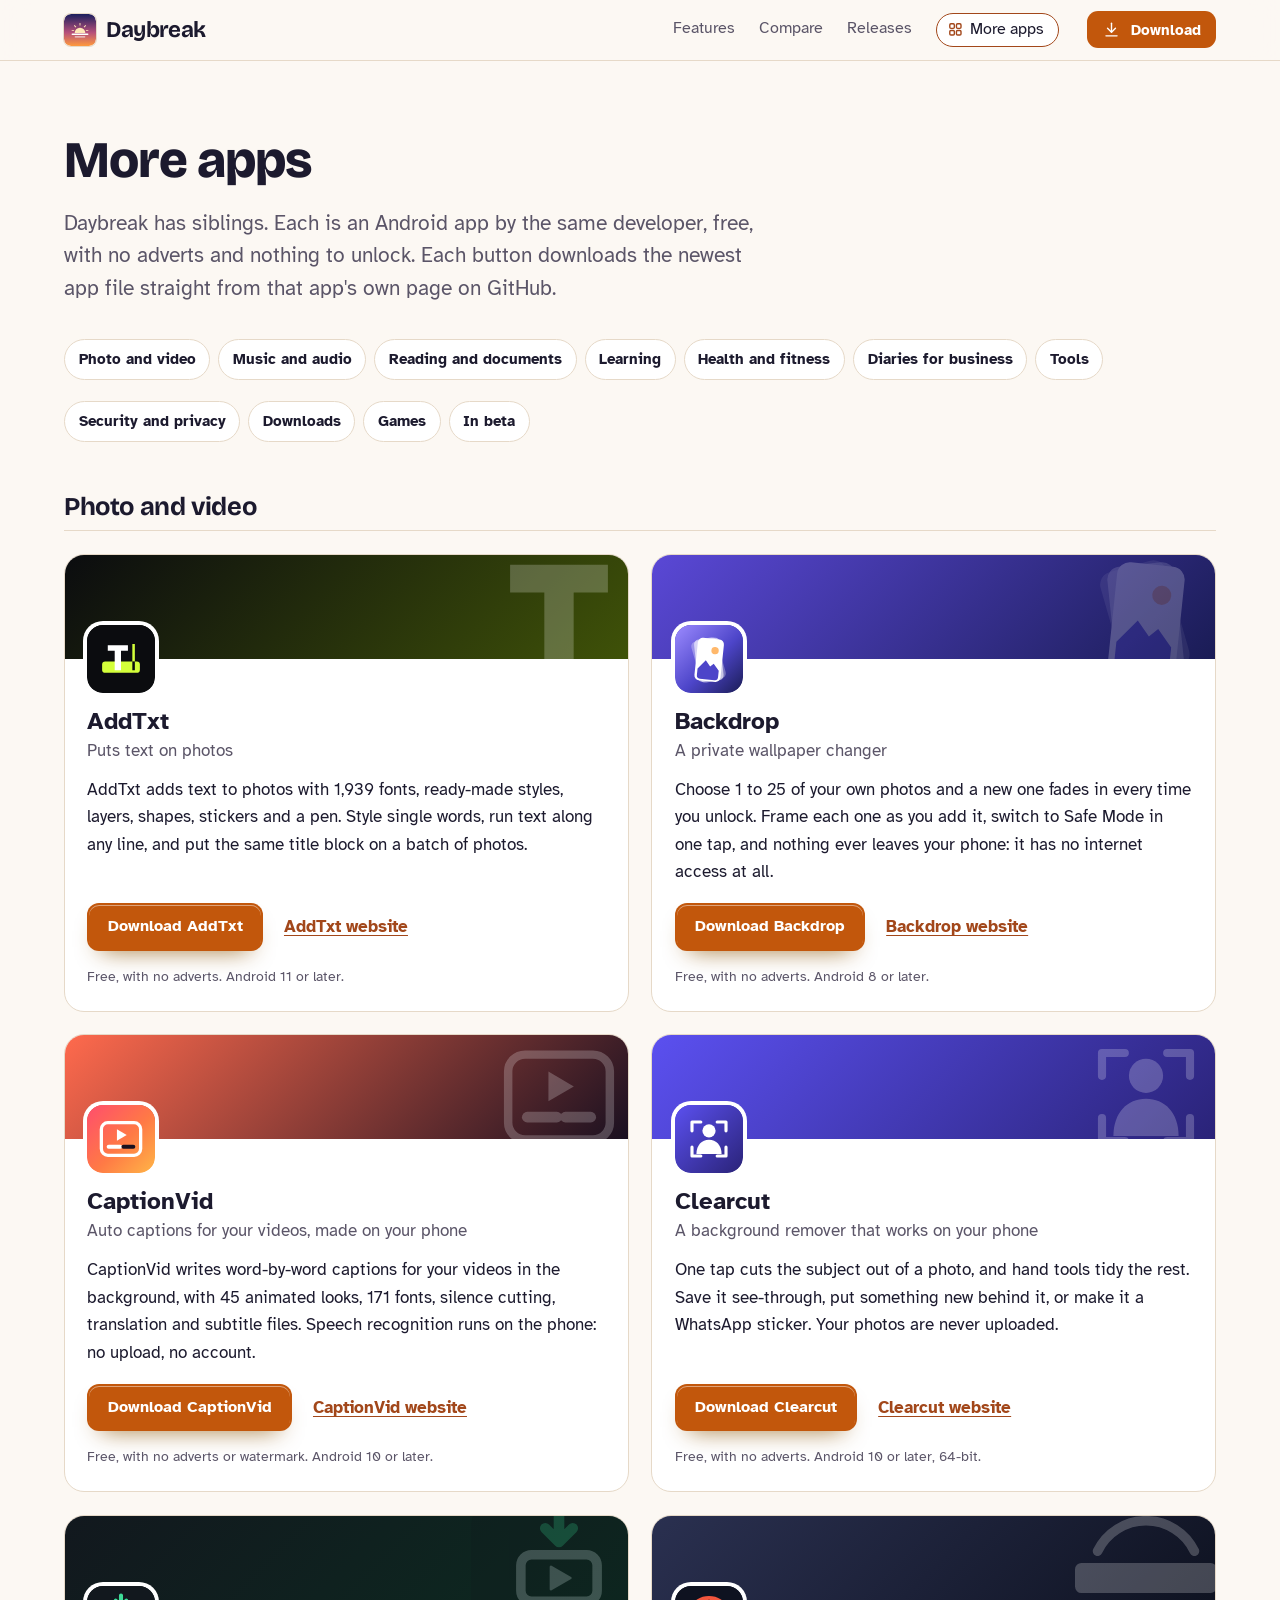
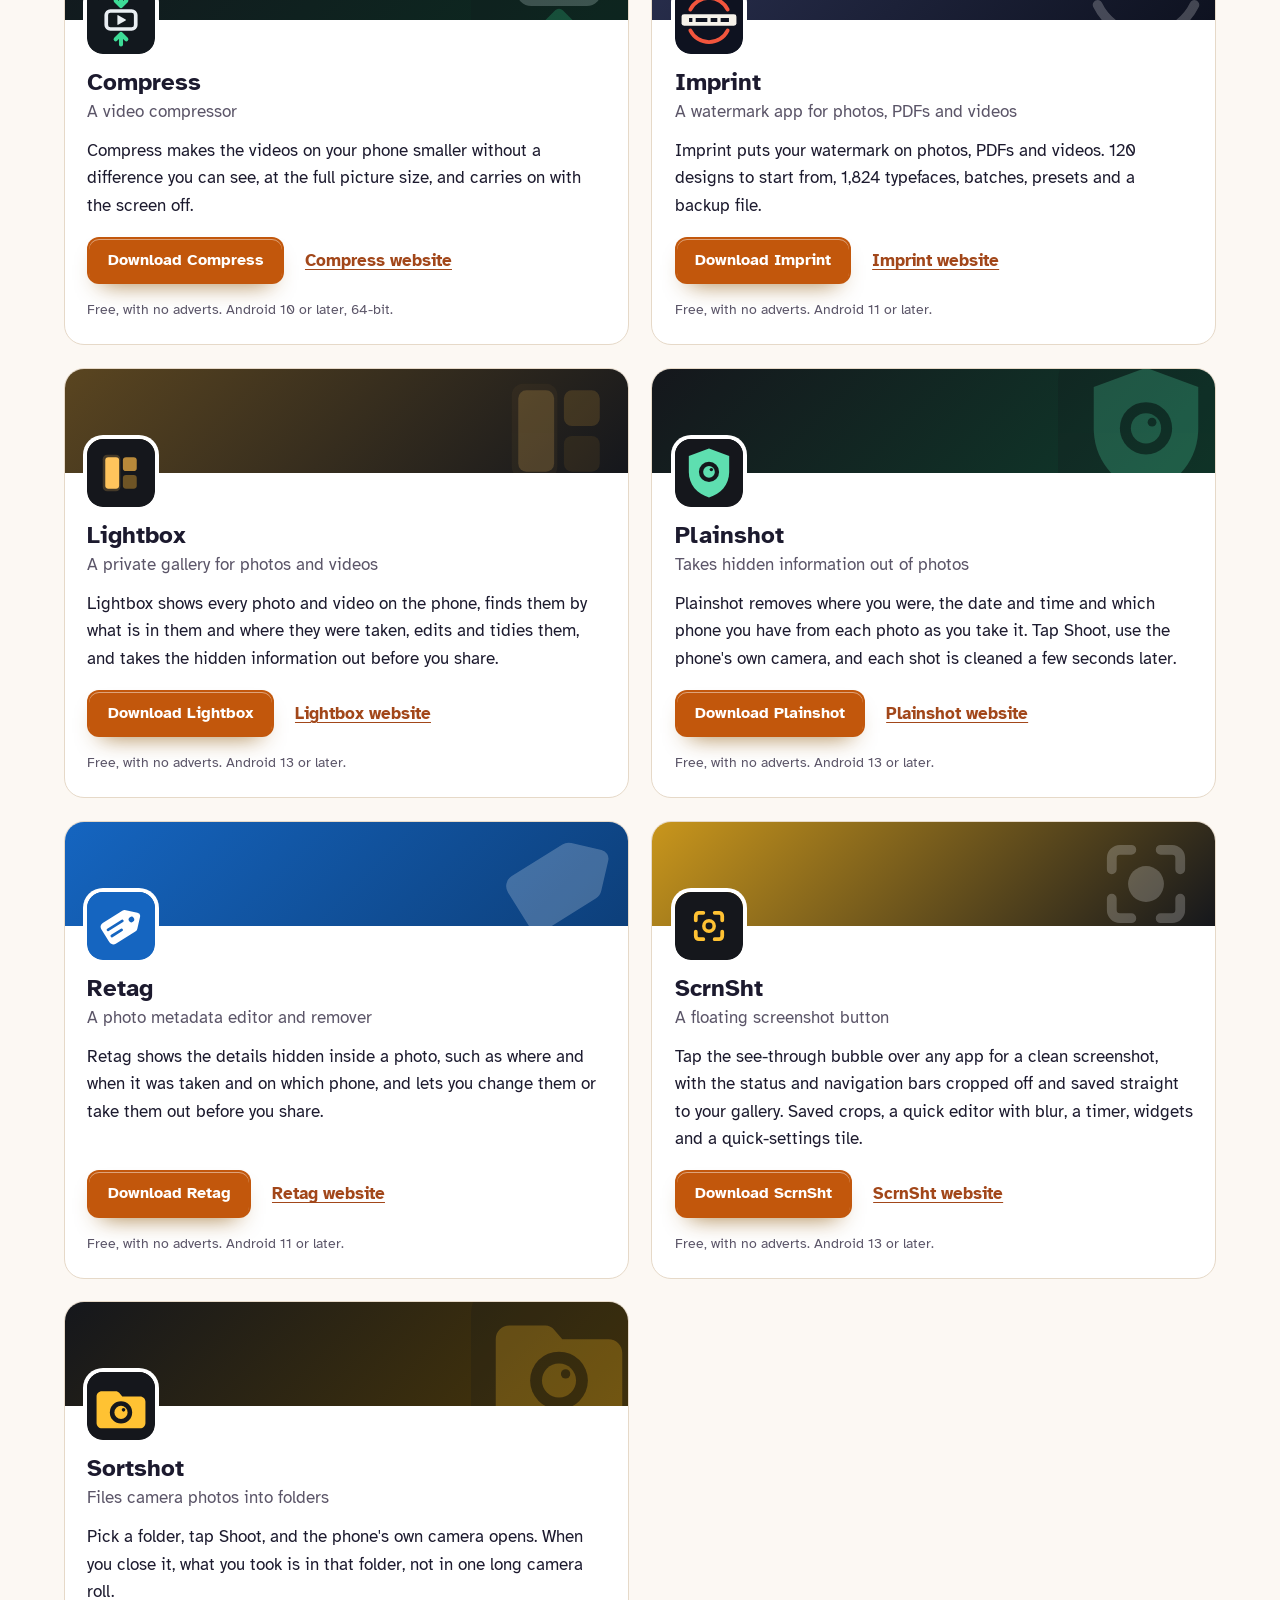
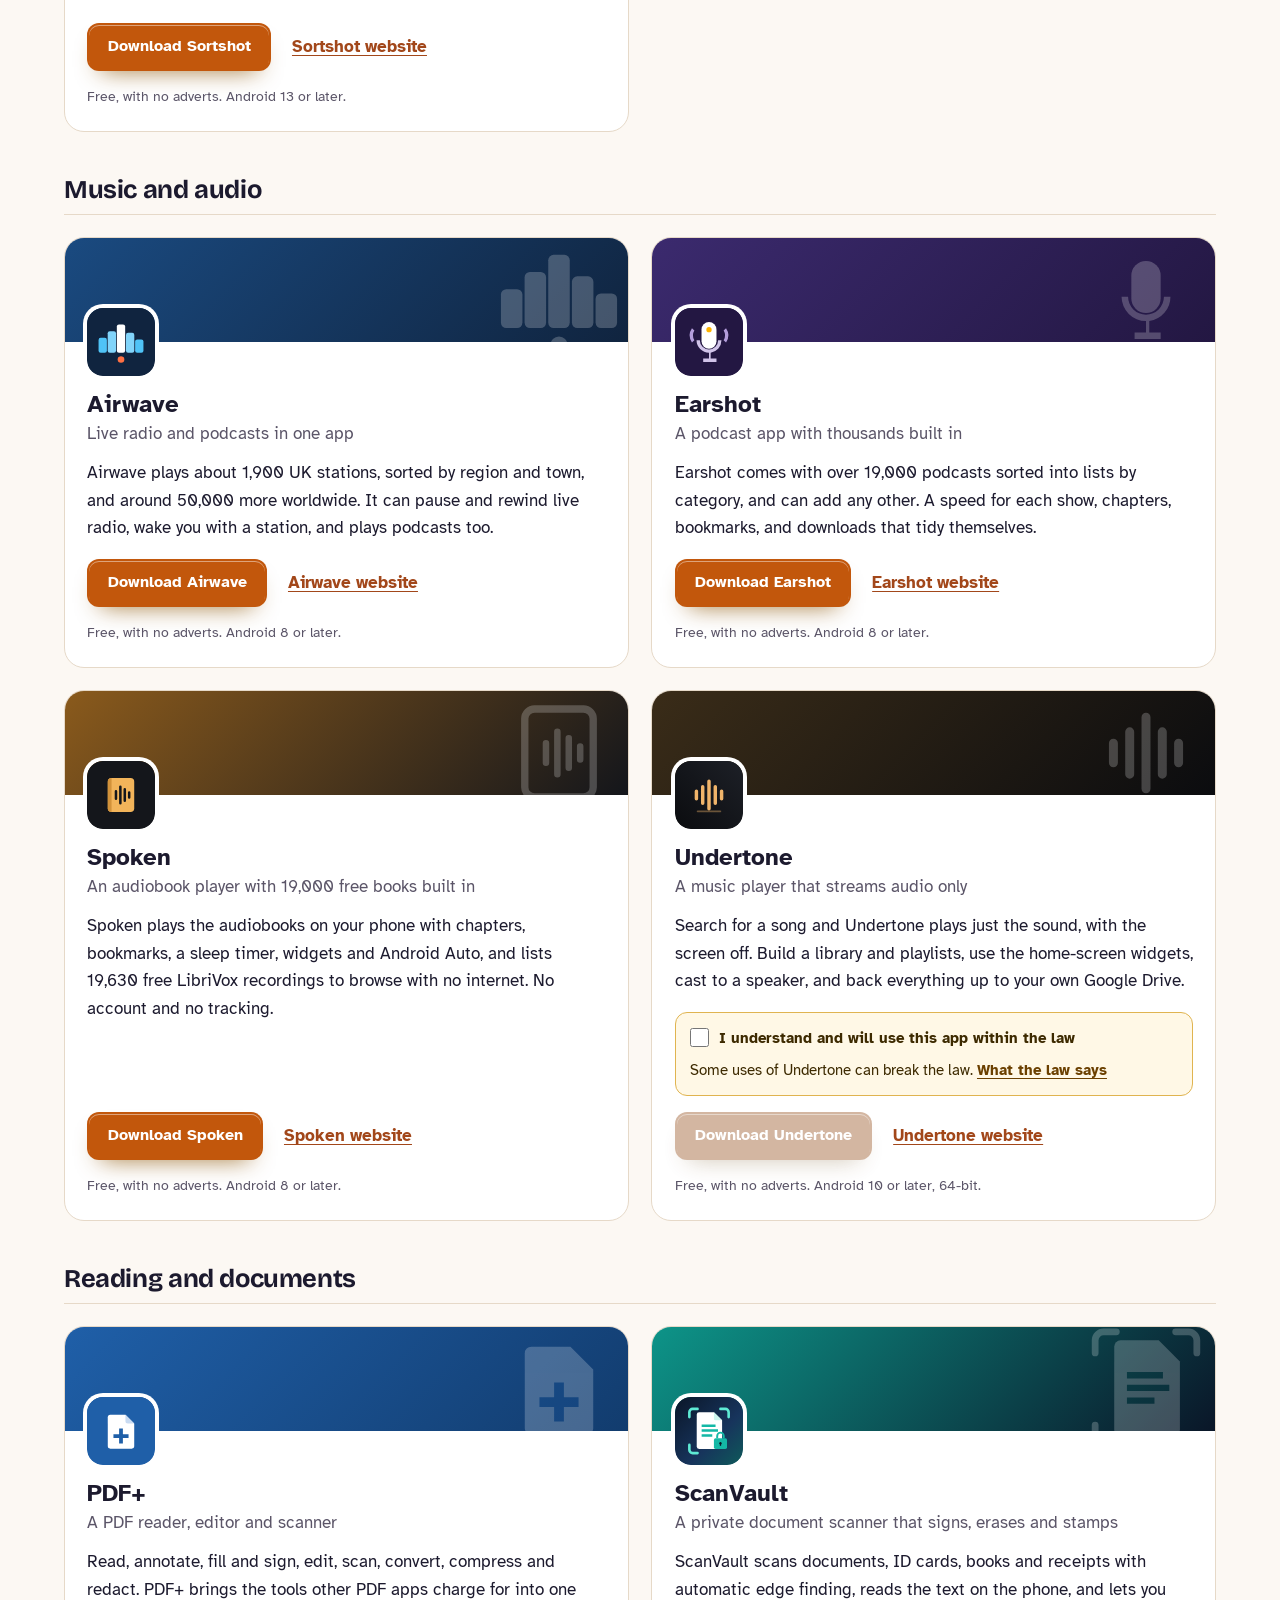
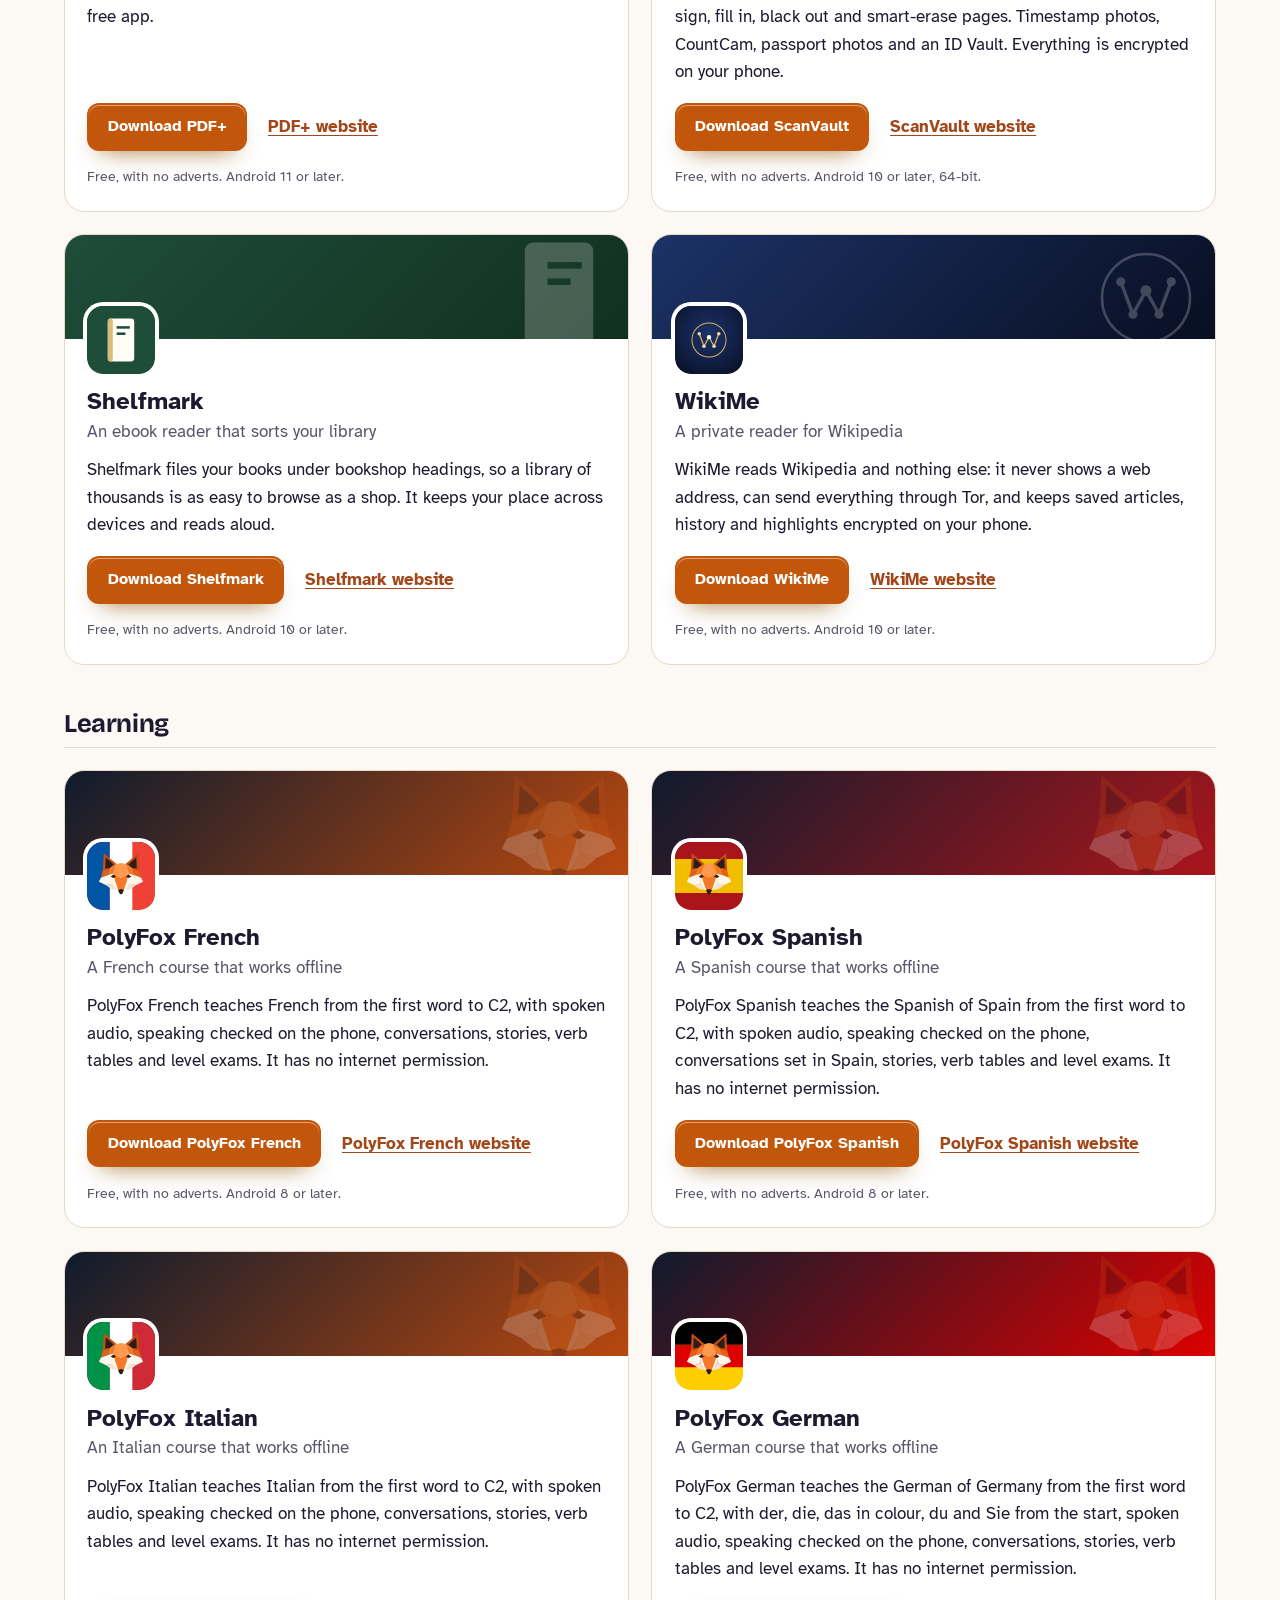
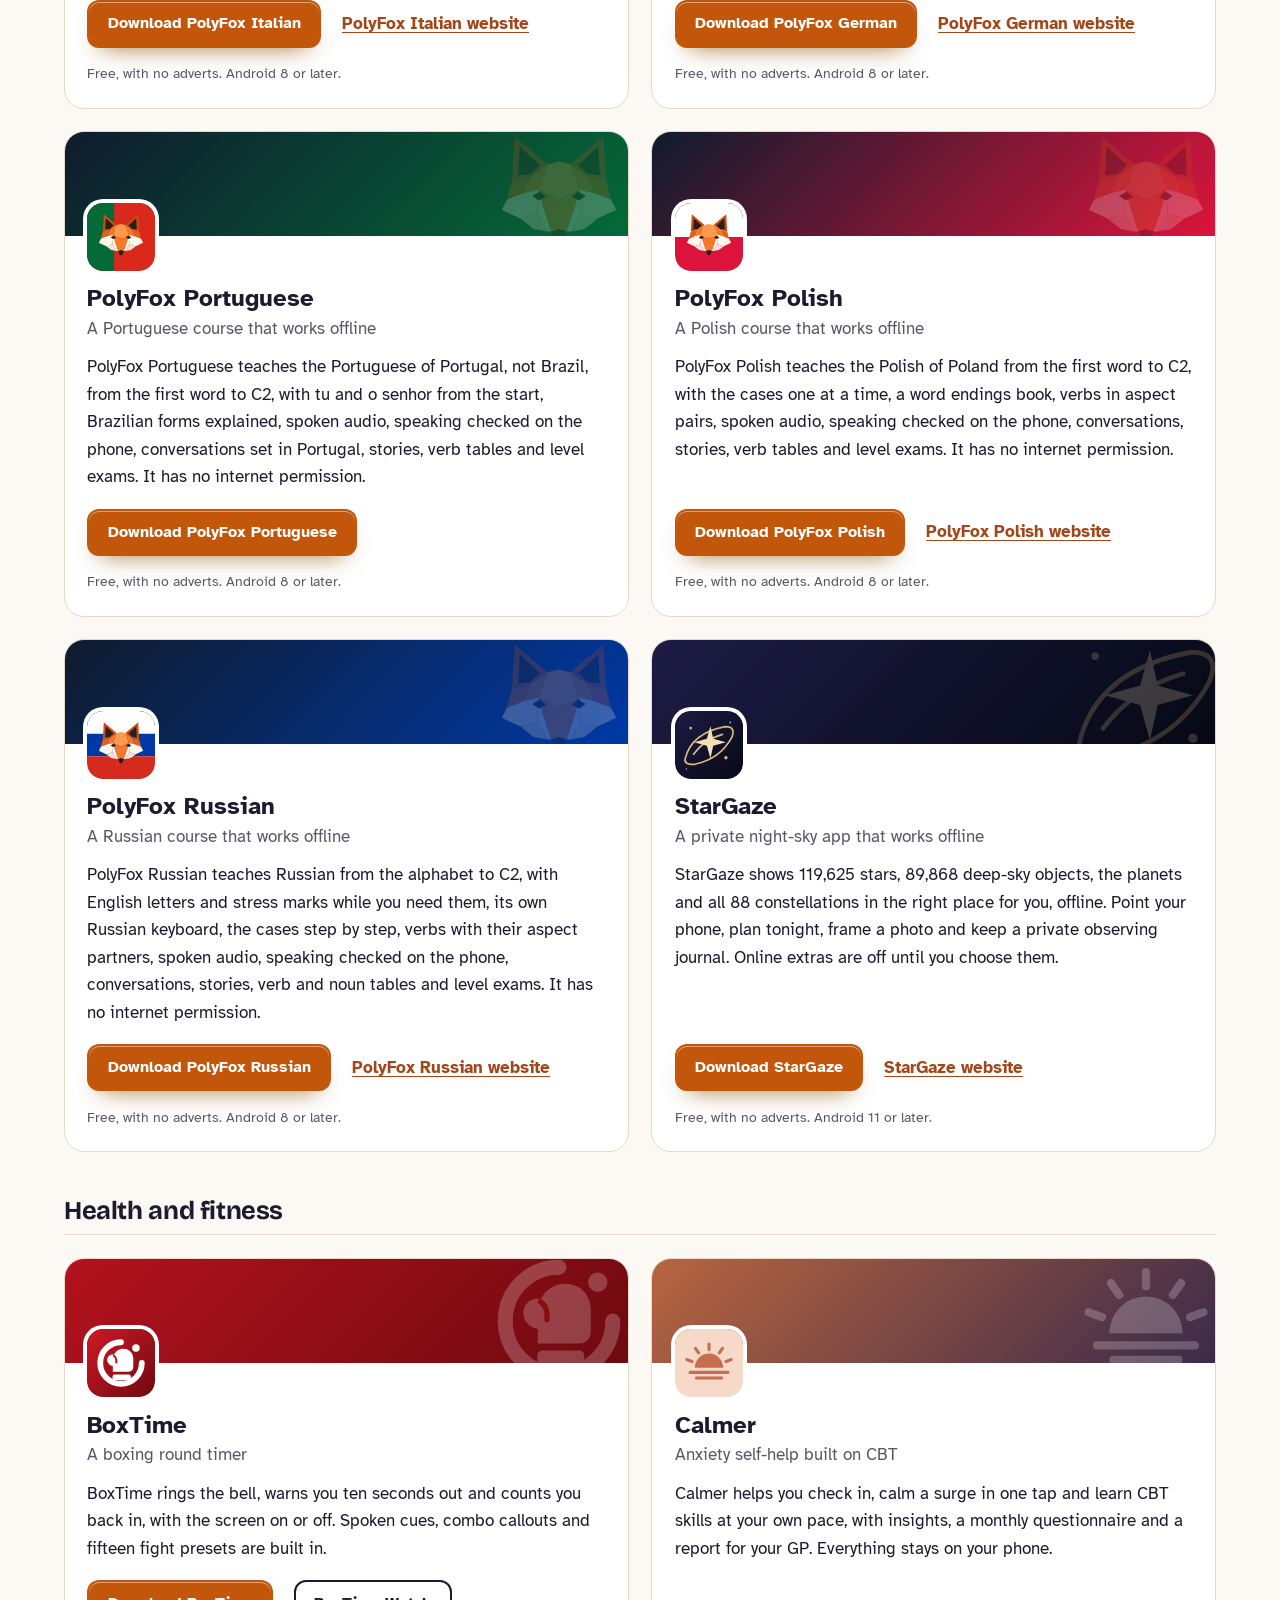
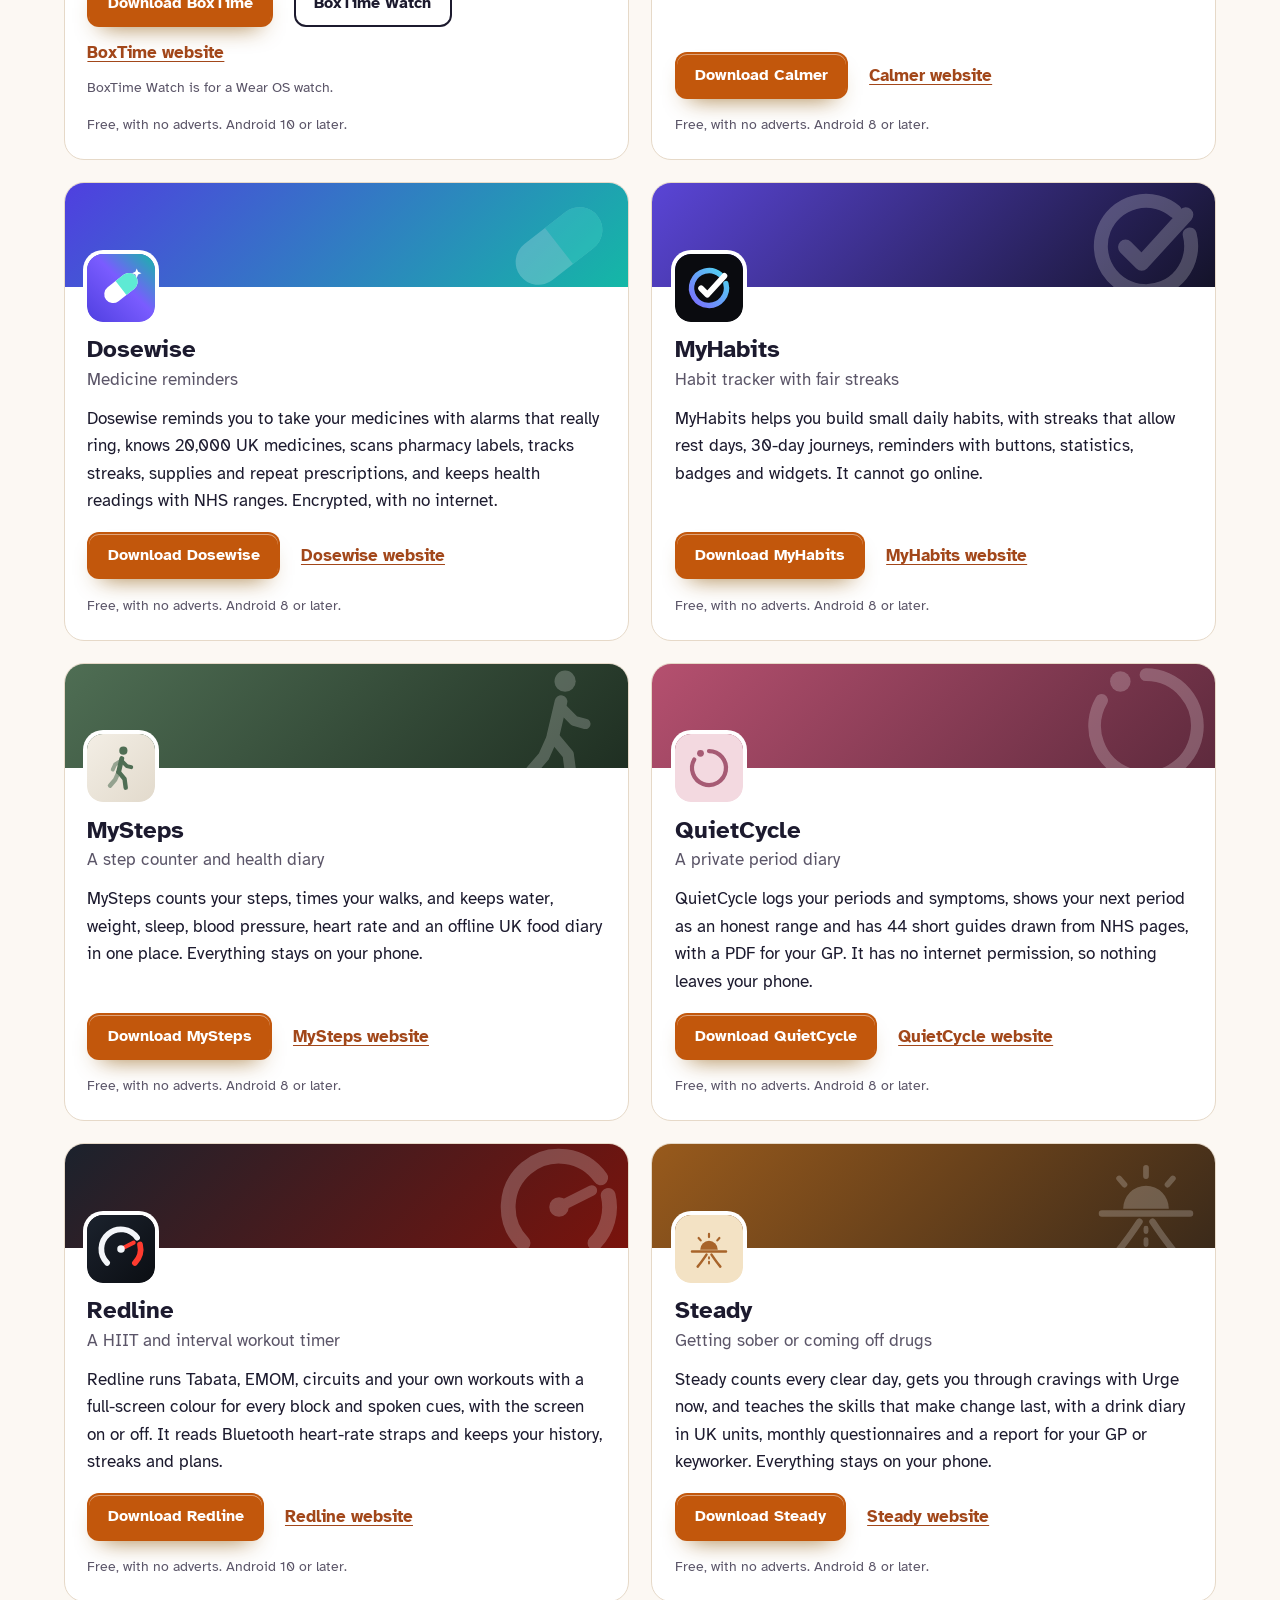
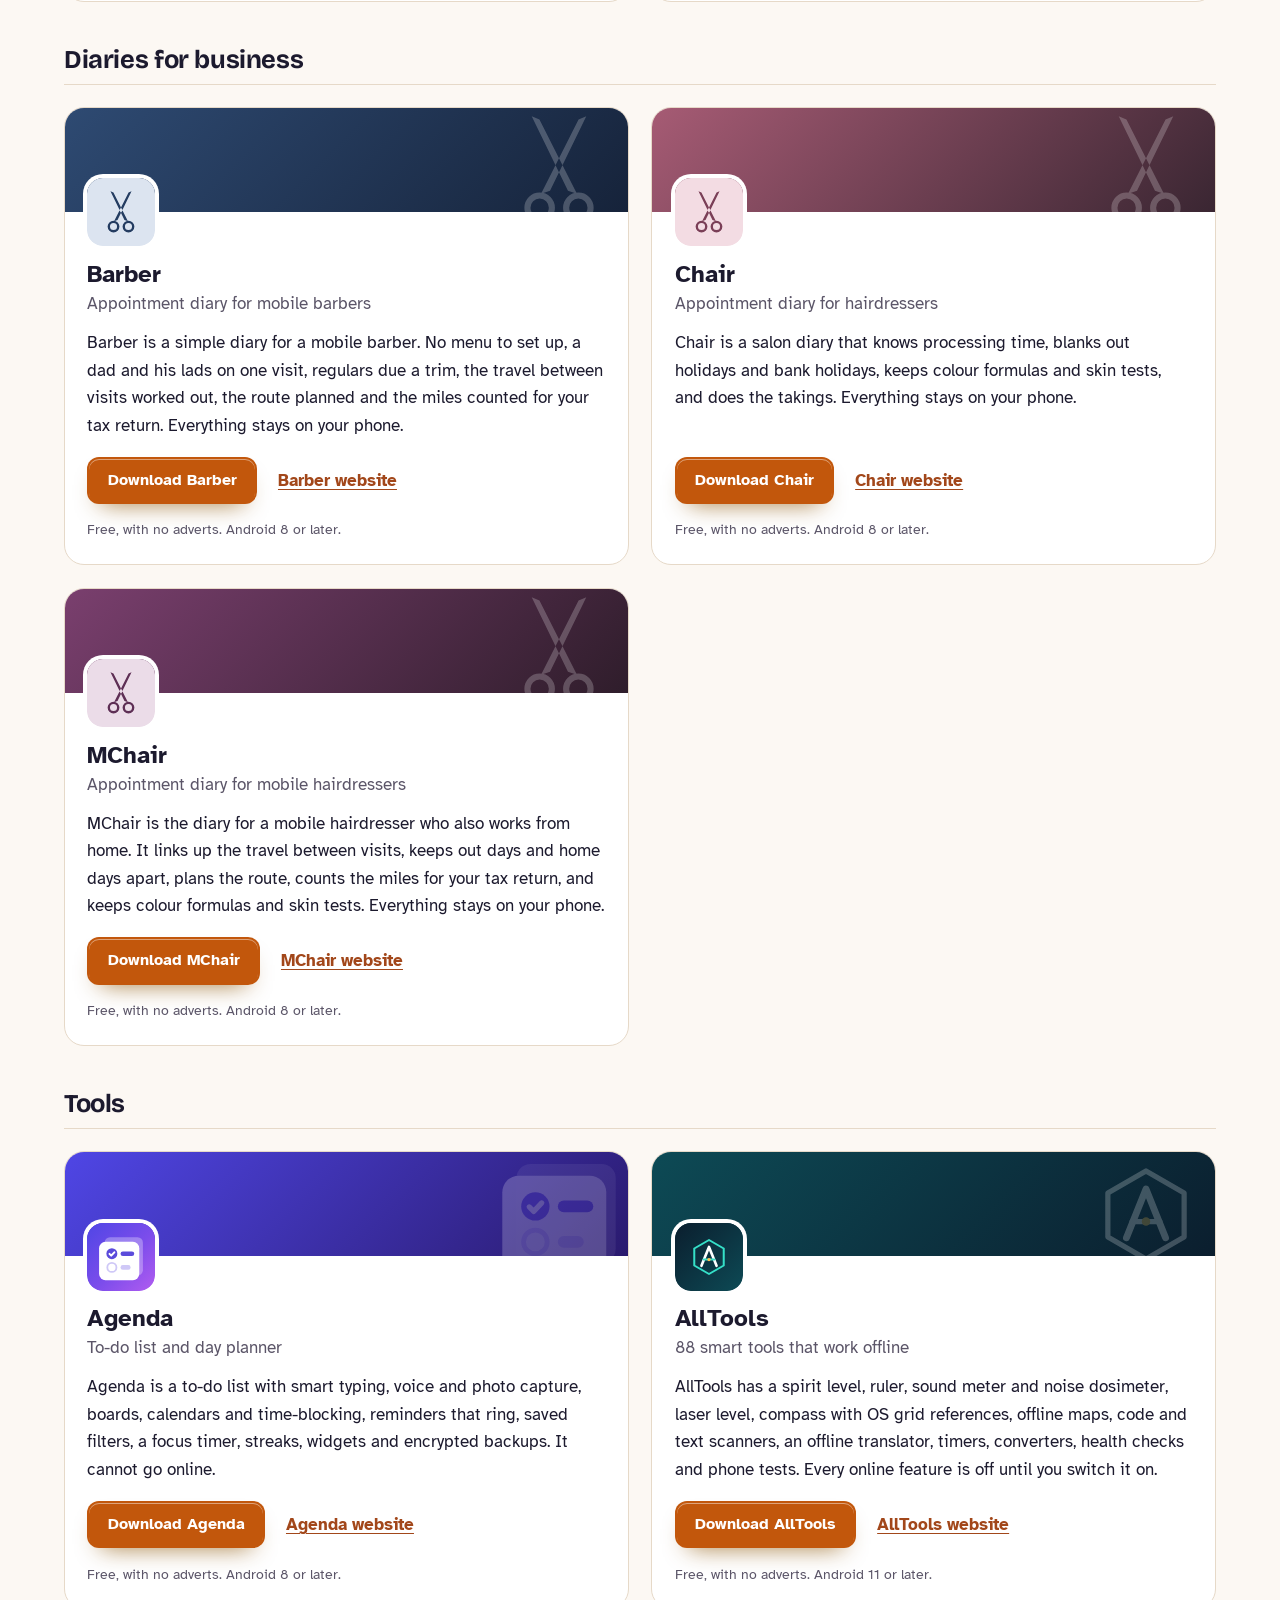
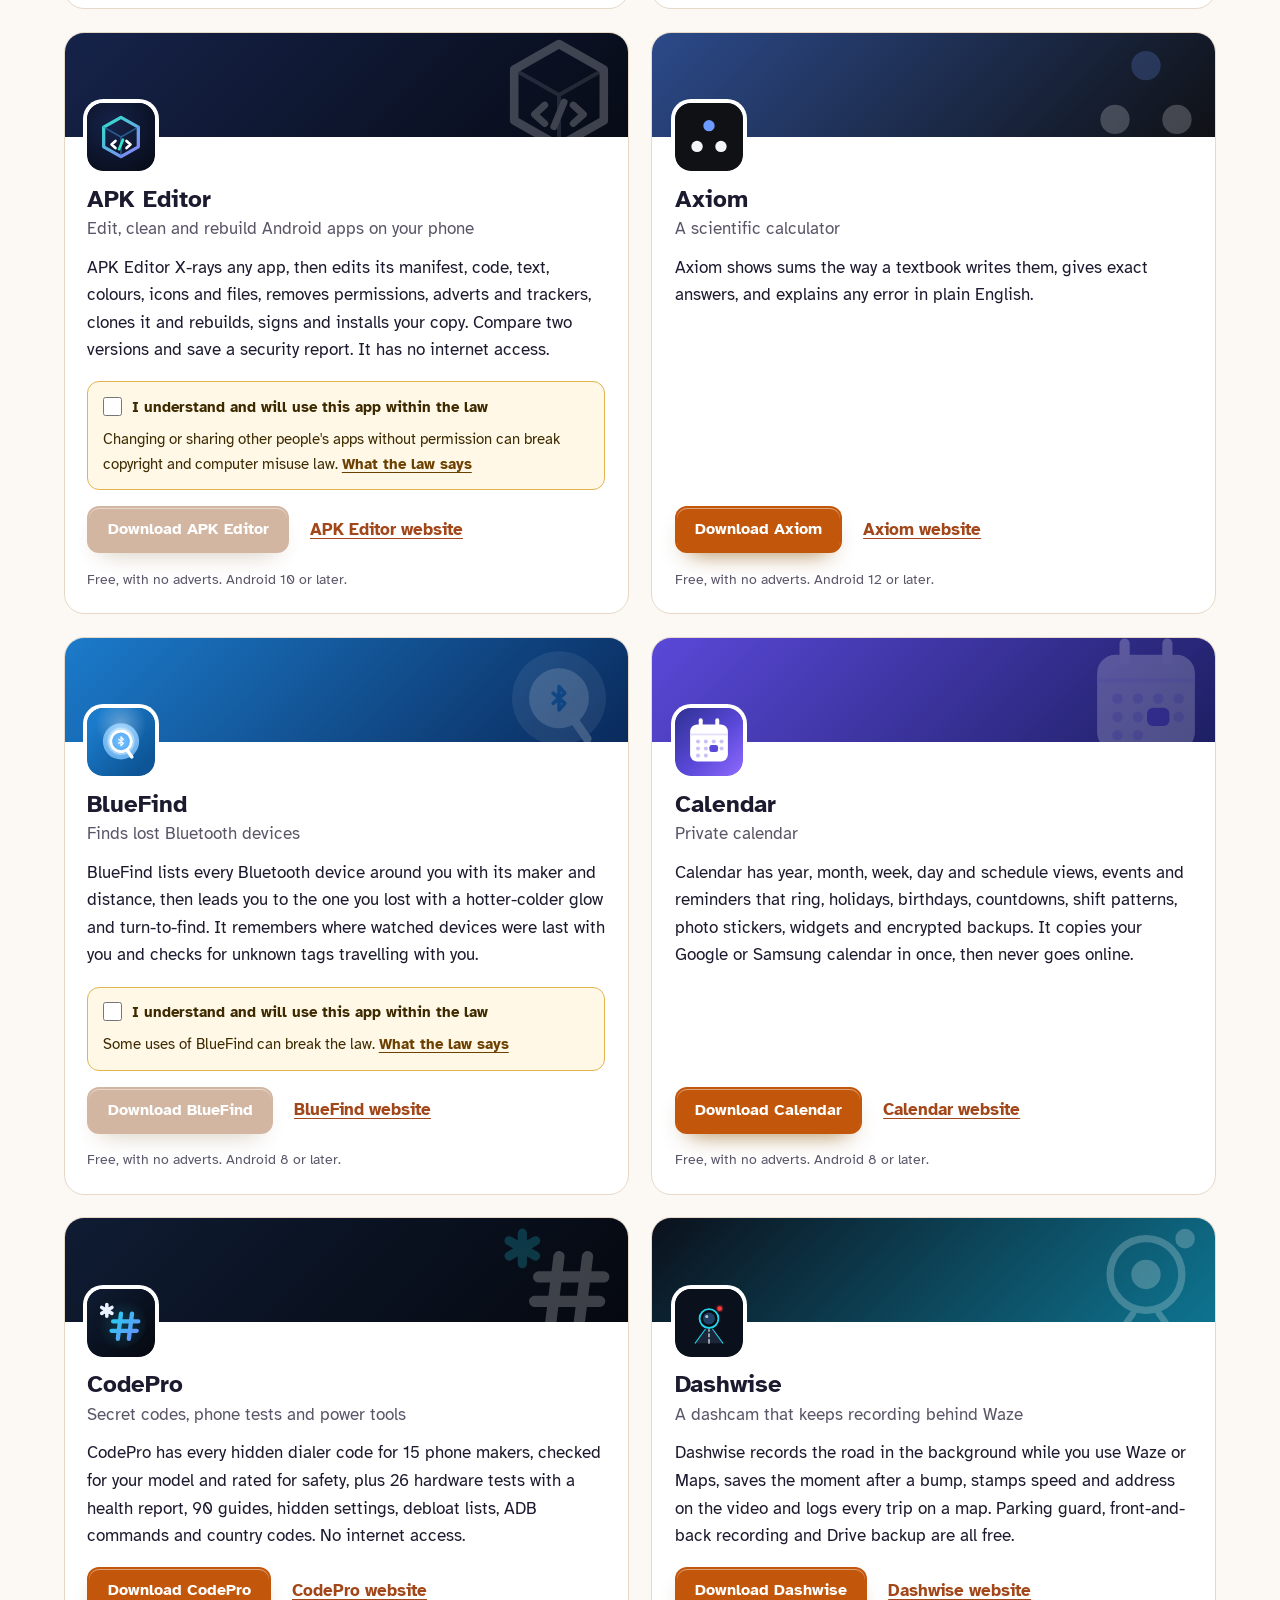
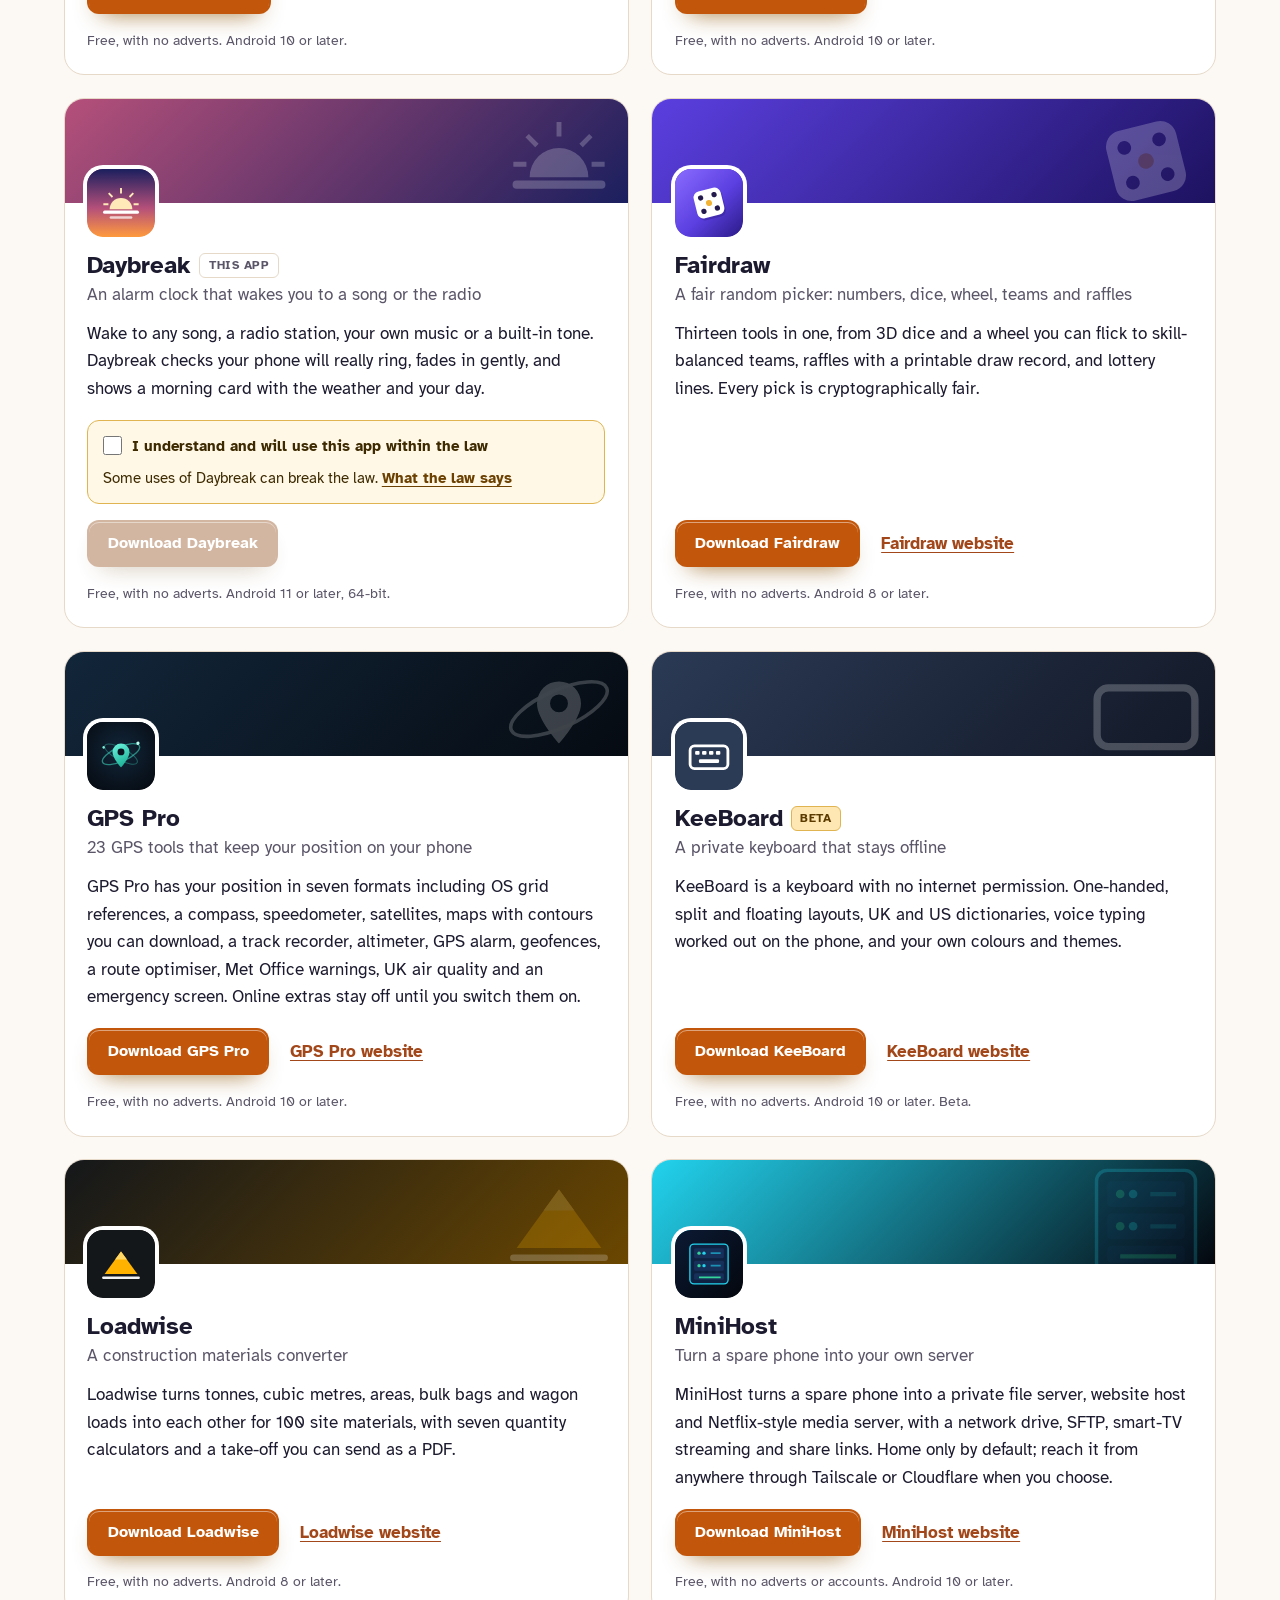
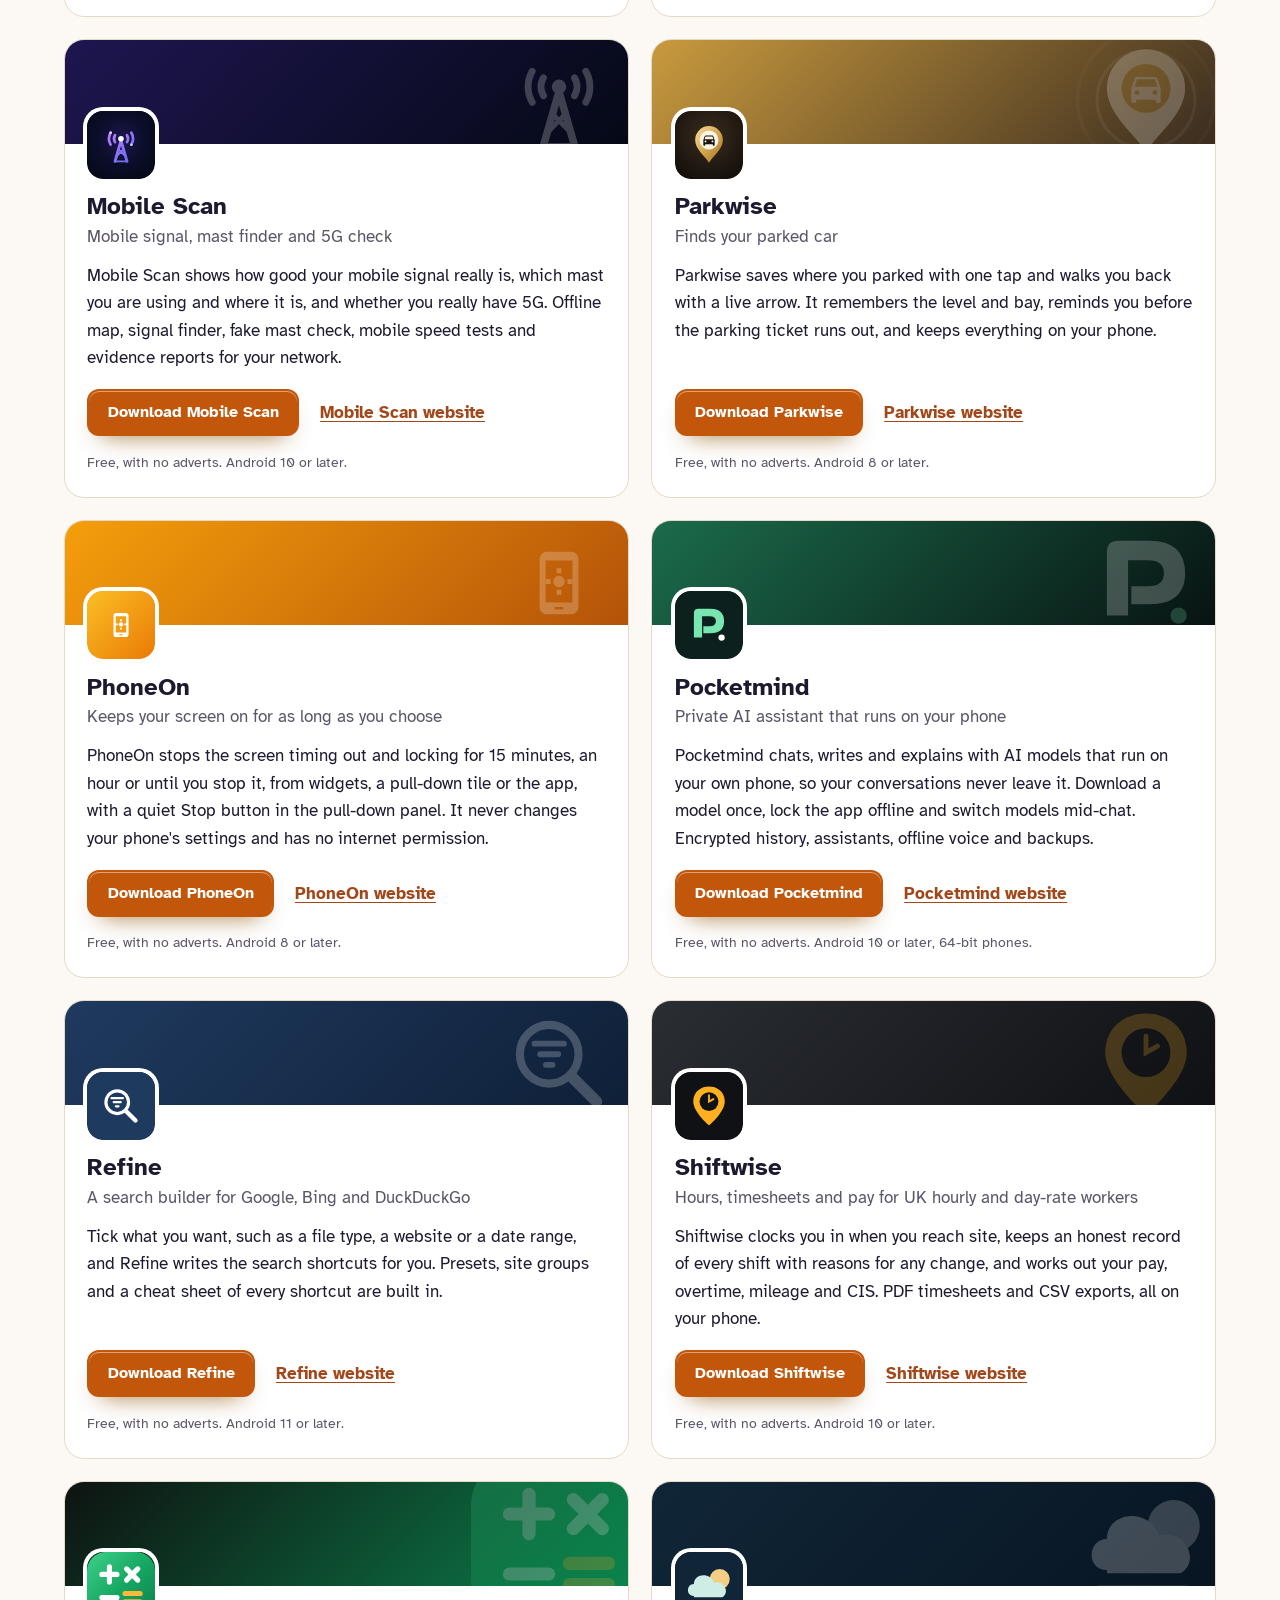
==== commit 87c6a1db: "More apps: add APK Editor" ====
--- a/more-apps.html
+++ b/more-apps.html
@@ -4,7 +4,7 @@
 <meta charset="utf-8">
 <meta name="viewport" content="width=device-width, initial-scale=1">
 <title>More free Android apps from the maker of Daybreak</title>
-<meta name="description" content="All 94 free Android apps from the maker of Daybreak, in one list by category, each with its download and a link to its website.">
+<meta name="description" content="All 95 free Android apps from the maker of Daybreak, in one list by category, each with its download and a link to its website.">
 <meta name="author" content="Jonathan Jackson">
 <link rel="canonical" href="https://customgpter.github.io/daybreak/more-apps.html">
 <meta name="theme-color" content="#fcf8f3" media="(prefers-color-scheme: light)">
@@ -12,7 +12,7 @@
 <meta property="og:type" content="website">
 <meta property="og:site_name" content="Daybreak">
 <meta property="og:title" content="More free Android apps from the maker of Daybreak">
-<meta property="og:description" content="All 94 free Android apps from the maker of Daybreak, in one list by category, each with its download and a link to its website.">
+<meta property="og:description" content="All 95 free Android apps from the maker of Daybreak, in one list by category, each with its download and a link to its website.">
 <meta property="og:url" content="https://customgpter.github.io/daybreak/more-apps.html">
 <meta property="og:image" content="https://customgpter.github.io/daybreak/assets/og.png">
 <meta property="og:image:width" content="1200">
@@ -26,7 +26,7 @@
 <link rel="preload" href="./assets/fonts/atkinson-hyperlegible-latin-400-normal.woff2" as="font" type="font/woff2" crossorigin>
 <link rel="stylesheet" href="./assets/site.css?v=1">
 <link rel="stylesheet" href="./assets/house.css?v=1">
-<script type="application/ld+json">{"@context":"https://schema.org","@type":"ItemList","name":"Apps from the maker of Daybreak","url":"https://customgpter.github.io/daybreak/more-apps.html","itemListElement":[{"@type":"ListItem","position":1,"name":"AddTxt","url":"https://customgpter.github.io/addtxt/"},{"@type":"ListItem","position":2,"name":"Backdrop","url":"https://customgpter.github.io/backdrop/"},{"@type":"ListItem","position":3,"name":"CaptionVid","url":"https://customgpter.github.io/captionvid/"},{"@type":"ListItem","position":4,"name":"Clearcut","url":"https://customgpter.github.io/clearcut/"},{"@type":"ListItem","position":5,"name":"Compress","url":"https://customgpter.github.io/compress/"},{"@type":"ListItem","position":6,"name":"Imprint","url":"https://customgpter.github.io/imprint/"},{"@type":"ListItem","position":7,"name":"Lightbox","url":"https://customgpter.github.io/lightbox/"},{"@type":"ListItem","position":8,"name":"Plainshot","url":"https://customgpter.github.io/plainshot/"},{"@type":"ListItem","position":9,"name":"Retag","url":"https://customgpter.github.io/retag/"},{"@type":"ListItem","position":10,"name":"ScrnSht","url":"https://customgpter.github.io/scrnsht/"},{"@type":"ListItem","position":11,"name":"Sortshot","url":"https://customgpter.github.io/sortshot/"},{"@type":"ListItem","position":12,"name":"Airwave","url":"https://customgpter.github.io/airwave/"},{"@type":"ListItem","position":13,"name":"Earshot","url":"https://customgpter.github.io/earshot/"},{"@type":"ListItem","position":14,"name":"Spoken","url":"https://customgpter.github.io/spoken/"},{"@type":"ListItem","position":15,"name":"Undertone","url":"https://customgpter.github.io/undertone/"},{"@type":"ListItem","position":16,"name":"PDF+","url":"https://customgpter.github.io/pdfplus/"},{"@type":"ListItem","position":17,"name":"ScanVault","url":"https://customgpter.github.io/scanvault/"},{"@type":"ListItem","position":18,"name":"Shelfmark","url":"https://customgpter.github.io/shelfmark/"},{"@type":"ListItem","position":19,"name":"WikiMe","url":"https://customgpter.github.io/wikime/"},{"@type":"ListItem","position":20,"name":"PolyFox French","url":"https://customgpter.github.io/polyfox/"},{"@type":"ListItem","position":21,"name":"PolyFox German","url":"https://customgpter.github.io/polyfox-german/"},{"@type":"ListItem","position":22,"name":"PolyFox Polish","url":"https://customgpter.github.io/polyfox-polish/"},{"@type":"ListItem","position":23,"name":"PolyFox Russian","url":"https://customgpter.github.io/polyfox-russian/"},{"@type":"ListItem","position":24,"name":"StarGaze","url":"https://customgpter.github.io/stargaze/"},{"@type":"ListItem","position":25,"name":"BoxTime","url":"https://customgpter.github.io/boxtime/"},{"@type":"ListItem","position":26,"name":"Calmer","url":"https://customgpter.github.io/calmer/"},{"@type":"ListItem","position":27,"name":"Dosewise","url":"https://customgpter.github.io/dosewise/"},{"@type":"ListItem","position":28,"name":"MyHabits","url":"https://customgpter.github.io/myhabits/"},{"@type":"ListItem","position":29,"name":"MySteps","url":"https://customgpter.github.io/mysteps/"},{"@type":"ListItem","position":30,"name":"QuietCycle","url":"https://customgpter.github.io/quietcycle/"},{"@type":"ListItem","position":31,"name":"Redline","url":"https://customgpter.github.io/redline/"},{"@type":"ListItem","position":32,"name":"Steady","url":"https://customgpter.github.io/steady/"},{"@type":"ListItem","position":33,"name":"Barber","url":"https://customgpter.github.io/barber/"},{"@type":"ListItem","position":34,"name":"Chair","url":"https://customgpter.github.io/chair/"},{"@type":"ListItem","position":35,"name":"MChair","url":"https://customgpter.github.io/mchair/"},{"@type":"ListItem","position":36,"name":"Agenda","url":"https://customgpter.github.io/agenda/"},{"@type":"ListItem","position":37,"name":"AllTools","url":"https://customgpter.github.io/alltools/"},{"@type":"ListItem","position":38,"name":"Axiom","url":"https://customgpter.github.io/axiom/"},{"@type":"ListItem","position":39,"name":"BlueFind","url":"https://customgpter.github.io/bluefind/"},{"@type":"ListItem","position":40,"name":"Calendar","url":"https://customgpter.github.io/calendar/"},{"@type":"ListItem","position":41,"name":"CodePro","url":"https://customgpter.github.io/codepro/"},{"@type":"ListItem","position":42,"name":"Dashwise","url":"https://customgpter.github.io/dashwise/"},{"@type":"ListItem","position":43,"name":"Daybreak","url":"https://customgpter.github.io/daybreak/"},{"@type":"ListItem","position":44,"name":"Fairdraw","url":"https://customgpter.github.io/fairdraw/"},{"@type":"ListItem","position":45,"name":"GPS Pro","url":"https://customgpter.github.io/gpspro/"},{"@type":"ListItem","position":46,"name":"KeeBoard","url":"https://customgpter.github.io/keeboard/"},{"@type":"ListItem","position":47,"name":"Loadwise","url":"https://customgpter.github.io/loadwise/"},{"@type":"ListItem","position":48,"name":"MiniHost","url":"https://customgpter.github.io/minihost/"},{"@type":"ListItem","position":49,"name":"Mobile Scan","url":"https://customgpter.github.io/mobilescan/"},{"@type":"ListItem","position":50,"name":"Parkwise","url":"https://customgpter.github.io/parkwise/"},{"@type":"ListItem","position":51,"name":"Pocketmind","url":"https://customgpter.github.io/pocketmind/"},{"@type":"ListItem","position":52,"name":"Refine","url":"https://customgpter.github.io/refine/"},{"@type":"ListItem","position":53,"name":"Shiftwise","url":"https://customgpter.github.io/shiftwise/"},{"@type":"ListItem","position":54,"name":"SimpleCalc","url":"https://customgpter.github.io/simplecalc/"},{"@type":"ListItem","position":55,"name":"Skyline","url":"https://customgpter.github.io/skyline/"},{"@type":"ListItem","position":56,"name":"Slipway","url":"https://customgpter.github.io/slipway/"},{"@type":"ListItem","position":57,"name":"Tagger","url":"https://customgpter.github.io/tagger/"},{"@type":"ListItem","position":58,"name":"TotalClean","url":"https://customgpter.github.io/totalclean/"},{"@type":"ListItem","position":59,"name":"TVLink","url":"https://customgpter.github.io/tvlink/"},{"@type":"ListItem","position":60,"name":"Unbox","url":"https://customgpter.github.io/unbox/"},{"@type":"ListItem","position":61,"name":"WhatsKeep","url":"https://customgpter.github.io/whatskeep/"},{"@type":"ListItem","position":62,"name":"WiFi Scan","url":"https://customgpter.github.io/wifiscan/"},{"@type":"ListItem","position":63,"name":"Auditly","url":"https://customgpter.github.io/auditly/"},{"@type":"ListItem","position":64,"name":"Backchannel","url":"https://customgpter.github.io/backchannel/"},{"@type":"ListItem","position":65,"name":"ENotes","url":"https://customgpter.github.io/enotes/"},{"@type":"ListItem","position":66,"name":"FindMe","url":"https://customgpter.github.io/findme/"},{"@type":"ListItem","position":67,"name":"iLock","url":"https://customgpter.github.io/ilock/"},{"@type":"ListItem","position":68,"name":"ImSafe","url":"https://customgpter.github.io/imsafe/"},{"@type":"ListItem","position":69,"name":"IShred","url":"https://customgpter.github.io/ishred/"},{"@type":"ListItem","position":70,"name":"LockBox","url":"https://customgpter.github.io/lockbox/"},{"@type":"ListItem","position":71,"name":"PassVault","url":"https://customgpter.github.io/passvault/"},{"@type":"ListItem","position":72,"name":"SpyFind","url":"https://customgpter.github.io/spyfind/"},{"@type":"ListItem","position":73,"name":"TextWipe","url":"https://customgpter.github.io/textwipe/"},{"@type":"ListItem","position":74,"name":"Tracewire","url":"https://customgpter.github.io/tracewire/"},{"@type":"ListItem","position":75,"name":"Vigil","url":"https://customgpter.github.io/vigil/"},{"@type":"ListItem","position":76,"name":"Grab","url":"https://customgpter.github.io/grab/"},{"@type":"ListItem","position":77,"name":"Swarm","url":"https://customgpter.github.io/swarm/"},{"@type":"ListItem","position":78,"name":"Plane Games","url":"https://customgpter.github.io/plane-games/"},{"@type":"ListItem","position":79,"name":"Ninefold","url":"https://customgpter.github.io/ninefold/"},{"@type":"ListItem","position":80,"name":"Cubewise","url":"https://customgpter.github.io/cubewise/"},{"@type":"ListItem","position":81,"name":"Tilewise","url":"https://customgpter.github.io/tilewise/"},{"@type":"ListItem","position":82,"name":"Letterwise","url":"https://customgpter.github.io/letterwise/"},{"@type":"ListItem","position":83,"name":"Kingside","url":"https://customgpter.github.io/kingside/"},{"@type":"ListItem","position":84,"name":"Deckhand","url":"https://customgpter.github.io/deckhand/"},{"@type":"ListItem","position":85,"name":"SNESForge","url":"https://customgpter.github.io/snesforge/"},{"@type":"ListItem","position":86,"name":"Fame Boy","url":"https://customgpter.github.io/fameboy/"},{"@type":"ListItem","position":87,"name":"PSPPro","url":"https://customgpter.github.io/psppro/"},{"@type":"ListItem","position":88,"name":"MegaGen","url":"https://customgpter.github.io/megagen/"},{"@type":"ListItem","position":89,"name":"QVR","url":"https://customgpter.github.io/qvr/"},{"@type":"ListItem","position":90,"name":"QVR Watch","url":"https://customgpter.github.io/qvr-watch/"},{"@type":"ListItem","position":91,"name":"QVRLite","url":"https://customgpter.github.io/qvrlite/"},{"@type":"ListItem","position":92,"name":"Onionz","url":"https://customgpter.github.io/onionz/"},{"@type":"ListItem","position":93,"name":"OnionzWeb","url":"https://customgpter.github.io/onionzweb/"}]}</script>
+<script type="application/ld+json">{"@context":"https://schema.org","@type":"ItemList","name":"Apps from the maker of Daybreak","url":"https://customgpter.github.io/daybreak/more-apps.html","itemListElement":[{"@type":"ListItem","position":1,"name":"AddTxt","url":"https://customgpter.github.io/addtxt/"},{"@type":"ListItem","position":2,"name":"Backdrop","url":"https://customgpter.github.io/backdrop/"},{"@type":"ListItem","position":3,"name":"CaptionVid","url":"https://customgpter.github.io/captionvid/"},{"@type":"ListItem","position":4,"name":"Clearcut","url":"https://customgpter.github.io/clearcut/"},{"@type":"ListItem","position":5,"name":"Compress","url":"https://customgpter.github.io/compress/"},{"@type":"ListItem","position":6,"name":"Imprint","url":"https://customgpter.github.io/imprint/"},{"@type":"ListItem","position":7,"name":"Lightbox","url":"https://customgpter.github.io/lightbox/"},{"@type":"ListItem","position":8,"name":"Plainshot","url":"https://customgpter.github.io/plainshot/"},{"@type":"ListItem","position":9,"name":"Retag","url":"https://customgpter.github.io/retag/"},{"@type":"ListItem","position":10,"name":"ScrnSht","url":"https://customgpter.github.io/scrnsht/"},{"@type":"ListItem","position":11,"name":"Sortshot","url":"https://customgpter.github.io/sortshot/"},{"@type":"ListItem","position":12,"name":"Airwave","url":"https://customgpter.github.io/airwave/"},{"@type":"ListItem","position":13,"name":"Earshot","url":"https://customgpter.github.io/earshot/"},{"@type":"ListItem","position":14,"name":"Spoken","url":"https://customgpter.github.io/spoken/"},{"@type":"ListItem","position":15,"name":"Undertone","url":"https://customgpter.github.io/undertone/"},{"@type":"ListItem","position":16,"name":"PDF+","url":"https://customgpter.github.io/pdfplus/"},{"@type":"ListItem","position":17,"name":"ScanVault","url":"https://customgpter.github.io/scanvault/"},{"@type":"ListItem","position":18,"name":"Shelfmark","url":"https://customgpter.github.io/shelfmark/"},{"@type":"ListItem","position":19,"name":"WikiMe","url":"https://customgpter.github.io/wikime/"},{"@type":"ListItem","position":20,"name":"PolyFox French","url":"https://customgpter.github.io/polyfox/"},{"@type":"ListItem","position":21,"name":"PolyFox German","url":"https://customgpter.github.io/polyfox-german/"},{"@type":"ListItem","position":22,"name":"PolyFox Polish","url":"https://customgpter.github.io/polyfox-polish/"},{"@type":"ListItem","position":23,"name":"PolyFox Russian","url":"https://customgpter.github.io/polyfox-russian/"},{"@type":"ListItem","position":24,"name":"StarGaze","url":"https://customgpter.github.io/stargaze/"},{"@type":"ListItem","position":25,"name":"BoxTime","url":"https://customgpter.github.io/boxtime/"},{"@type":"ListItem","position":26,"name":"Calmer","url":"https://customgpter.github.io/calmer/"},{"@type":"ListItem","position":27,"name":"Dosewise","url":"https://customgpter.github.io/dosewise/"},{"@type":"ListItem","position":28,"name":"MyHabits","url":"https://customgpter.github.io/myhabits/"},{"@type":"ListItem","position":29,"name":"MySteps","url":"https://customgpter.github.io/mysteps/"},{"@type":"ListItem","position":30,"name":"QuietCycle","url":"https://customgpter.github.io/quietcycle/"},{"@type":"ListItem","position":31,"name":"Redline","url":"https://customgpter.github.io/redline/"},{"@type":"ListItem","position":32,"name":"Steady","url":"https://customgpter.github.io/steady/"},{"@type":"ListItem","position":33,"name":"Barber","url":"https://customgpter.github.io/barber/"},{"@type":"ListItem","position":34,"name":"Chair","url":"https://customgpter.github.io/chair/"},{"@type":"ListItem","position":35,"name":"MChair","url":"https://customgpter.github.io/mchair/"},{"@type":"ListItem","position":36,"name":"Agenda","url":"https://customgpter.github.io/agenda/"},{"@type":"ListItem","position":37,"name":"AllTools","url":"https://customgpter.github.io/alltools/"},{"@type":"ListItem","position":38,"name":"APK Editor","url":"https://customgpter.github.io/apkeditor/"},{"@type":"ListItem","position":39,"name":"Axiom","url":"https://customgpter.github.io/axiom/"},{"@type":"ListItem","position":40,"name":"BlueFind","url":"https://customgpter.github.io/bluefind/"},{"@type":"ListItem","position":41,"name":"Calendar","url":"https://customgpter.github.io/calendar/"},{"@type":"ListItem","position":42,"name":"CodePro","url":"https://customgpter.github.io/codepro/"},{"@type":"ListItem","position":43,"name":"Dashwise","url":"https://customgpter.github.io/dashwise/"},{"@type":"ListItem","position":44,"name":"Daybreak","url":"https://customgpter.github.io/daybreak/"},{"@type":"ListItem","position":45,"name":"Fairdraw","url":"https://customgpter.github.io/fairdraw/"},{"@type":"ListItem","position":46,"name":"GPS Pro","url":"https://customgpter.github.io/gpspro/"},{"@type":"ListItem","position":47,"name":"KeeBoard","url":"https://customgpter.github.io/keeboard/"},{"@type":"ListItem","position":48,"name":"Loadwise","url":"https://customgpter.github.io/loadwise/"},{"@type":"ListItem","position":49,"name":"MiniHost","url":"https://customgpter.github.io/minihost/"},{"@type":"ListItem","position":50,"name":"Mobile Scan","url":"https://customgpter.github.io/mobilescan/"},{"@type":"ListItem","position":51,"name":"Parkwise","url":"https://customgpter.github.io/parkwise/"},{"@type":"ListItem","position":52,"name":"Pocketmind","url":"https://customgpter.github.io/pocketmind/"},{"@type":"ListItem","position":53,"name":"Refine","url":"https://customgpter.github.io/refine/"},{"@type":"ListItem","position":54,"name":"Shiftwise","url":"https://customgpter.github.io/shiftwise/"},{"@type":"ListItem","position":55,"name":"SimpleCalc","url":"https://customgpter.github.io/simplecalc/"},{"@type":"ListItem","position":56,"name":"Skyline","url":"https://customgpter.github.io/skyline/"},{"@type":"ListItem","position":57,"name":"Slipway","url":"https://customgpter.github.io/slipway/"},{"@type":"ListItem","position":58,"name":"Tagger","url":"https://customgpter.github.io/tagger/"},{"@type":"ListItem","position":59,"name":"TotalClean","url":"https://customgpter.github.io/totalclean/"},{"@type":"ListItem","position":60,"name":"TVLink","url":"https://customgpter.github.io/tvlink/"},{"@type":"ListItem","position":61,"name":"Unbox","url":"https://customgpter.github.io/unbox/"},{"@type":"ListItem","position":62,"name":"WhatsKeep","url":"https://customgpter.github.io/whatskeep/"},{"@type":"ListItem","position":63,"name":"WiFi Scan","url":"https://customgpter.github.io/wifiscan/"},{"@type":"ListItem","position":64,"name":"Auditly","url":"https://customgpter.github.io/auditly/"},{"@type":"ListItem","position":65,"name":"Backchannel","url":"https://customgpter.github.io/backchannel/"},{"@type":"ListItem","position":66,"name":"ENotes","url":"https://customgpter.github.io/enotes/"},{"@type":"ListItem","position":67,"name":"FindMe","url":"https://customgpter.github.io/findme/"},{"@type":"ListItem","position":68,"name":"iLock","url":"https://customgpter.github.io/ilock/"},{"@type":"ListItem","position":69,"name":"ImSafe","url":"https://customgpter.github.io/imsafe/"},{"@type":"ListItem","position":70,"name":"IShred","url":"https://customgpter.github.io/ishred/"},{"@type":"ListItem","position":71,"name":"LockBox","url":"https://customgpter.github.io/lockbox/"},{"@type":"ListItem","position":72,"name":"PassVault","url":"https://customgpter.github.io/passvault/"},{"@type":"ListItem","position":73,"name":"SpyFind","url":"https://customgpter.github.io/spyfind/"},{"@type":"ListItem","position":74,"name":"TextWipe","url":"https://customgpter.github.io/textwipe/"},{"@type":"ListItem","position":75,"name":"Tracewire","url":"https://customgpter.github.io/tracewire/"},{"@type":"ListItem","position":76,"name":"Vigil","url":"https://customgpter.github.io/vigil/"},{"@type":"ListItem","position":77,"name":"Grab","url":"https://customgpter.github.io/grab/"},{"@type":"ListItem","position":78,"name":"Swarm","url":"https://customgpter.github.io/swarm/"},{"@type":"ListItem","position":79,"name":"Plane Games","url":"https://customgpter.github.io/plane-games/"},{"@type":"ListItem","position":80,"name":"Ninefold","url":"https://customgpter.github.io/ninefold/"},{"@type":"ListItem","position":81,"name":"Cubewise","url":"https://customgpter.github.io/cubewise/"},{"@type":"ListItem","position":82,"name":"Tilewise","url":"https://customgpter.github.io/tilewise/"},{"@type":"ListItem","position":83,"name":"Letterwise","url":"https://customgpter.github.io/letterwise/"},{"@type":"ListItem","position":84,"name":"Kingside","url":"https://customgpter.github.io/kingside/"},{"@type":"ListItem","position":85,"name":"Deckhand","url":"https://customgpter.github.io/deckhand/"},{"@type":"ListItem","position":86,"name":"SNESForge","url":"https://customgpter.github.io/snesforge/"},{"@type":"ListItem","position":87,"name":"Fame Boy","url":"https://customgpter.github.io/fameboy/"},{"@type":"ListItem","position":88,"name":"PSPPro","url":"https://customgpter.github.io/psppro/"},{"@type":"ListItem","position":89,"name":"MegaGen","url":"https://customgpter.github.io/megagen/"},{"@type":"ListItem","position":90,"name":"QVR","url":"https://customgpter.github.io/qvr/"},{"@type":"ListItem","position":91,"name":"QVR Watch","url":"https://customgpter.github.io/qvr-watch/"},{"@type":"ListItem","position":92,"name":"QVRLite","url":"https://customgpter.github.io/qvrlite/"},{"@type":"ListItem","position":93,"name":"Onionz","url":"https://customgpter.github.io/onionz/"},{"@type":"ListItem","position":94,"name":"OnionzWeb","url":"https://customgpter.github.io/onionzweb/"}]}</script>
 <link rel="stylesheet" href="./assets/apps-list.css?v=1">
 <script src="./assets/apps-list.js?v=1" defer></script>
 </head>
@@ -86,7 +86,7 @@
 <li class="mapp" style="--b:#7a3f6e;--b2:#2f1d2b"><div class="mapp-cover" aria-hidden="true"><svg viewBox="0 0 108 108"><g transform="translate(54 54) scale(1.25) translate(-54 -52)"><path fill="#fff" fill-rule="evenodd" d="M37 70.5a7.5 7.5 0 1 0 15 0a7.5 7.5 0 1 0-15 0zM40 70.5a4.5 4.5 0 1 0 9 0a4.5 4.5 0 1 0-9 0zM56 70.5a7.5 7.5 0 1 0 15 0a7.5 7.5 0 1 0-15 0zM59 70.5a4.5 4.5 0 1 0 9 0a4.5 4.5 0 1 0-9 0z"/><path fill="#fff" d="M45.2 63.6 49.6 62.2 67.4 25.6 63.6 27.2zM62.8 63.6 58.4 62.2 40.6 25.6 44.4 27.2z"/><circle cx="54" cy="49.8" r="1.8" fill="none"/></g></svg></div><div class="mapp-body"><svg class="mapp-icon" viewBox="0 0 108 108" aria-hidden="true"><rect width="108" height="108" rx="24" fill="#EBDCE8"/><g transform="translate(54 54) scale(1.25) translate(-54 -52)"><path fill="#5E2F55" fill-rule="evenodd" d="M37 70.5a7.5 7.5 0 1 0 15 0a7.5 7.5 0 1 0-15 0zM40 70.5a4.5 4.5 0 1 0 9 0a4.5 4.5 0 1 0-9 0zM56 70.5a7.5 7.5 0 1 0 15 0a7.5 7.5 0 1 0-15 0zM59 70.5a4.5 4.5 0 1 0 9 0a4.5 4.5 0 1 0-9 0z"/><path fill="#5E2F55" d="M45.2 63.6 49.6 62.2 67.4 25.6 63.6 27.2zM62.8 63.6 58.4 62.2 40.6 25.6 44.4 27.2z"/><circle cx="54" cy="49.8" r="1.8" fill="#EBDCE8"/></g></svg><h3>MChair</h3><p class="mapp-kind">Appointment diary for mobile hairdressers</p><p class="mapp-say">MChair is the diary for a mobile hairdresser who also works from home. It links up the travel between visits, keeps out days and home days apart, plans the route, counts the miles for your tax return, and keeps colour formulas and skin tests. Everything stays on your phone.</p><p class="mapp-go"><a class="button" href="https://github.com/CustomGPTer/mchair/releases/latest/download/MChair.apk">Download MChair</a><a class="mapp-site" href="https://customgpter.github.io/mchair/">MChair website</a></p><p class="mapp-needs">Free, with no adverts. Android 8 or later.</p></div></li></ul></div>
 <div class="mapps-group" role="group" aria-labelledby="apps-tools"><h2 class="mapps-cat" id="apps-tools">Tools</h2>
 <ul class="mapps"><li class="mapp" style="--b:#4f46e5;--b2:#2a1a6e"><div class="mapp-cover" aria-hidden="true"><svg viewBox="0 0 108 108"><g transform="translate(54 56) scale(1.45) translate(-52 -56)"><rect x="34" y="33" width="42" height="42" rx="6" fill="#fff" fill-opacity=".3"/><rect x="28" y="38" width="44" height="42" rx="7" fill="#fff" fill-opacity=".95"/><circle cx="42" cy="51" r="6" fill="#5b4bdb"/><path d="M39.4 51.2l1.9 1.9 3.4-3.6" stroke="#fff" stroke-width="2.2" fill="none" stroke-linecap="round" stroke-linejoin="round"/><rect x="51.5" y="48.5" width="15" height="5" rx="2.5" fill="#5b4bdb"/><circle cx="42" cy="66" r="5" fill="none" stroke="#cfc8f7" stroke-width="2"/><rect x="51.5" y="63.5" width="11" height="5" rx="2.5" fill="#cfc8f7"/></g></svg></div><div class="mapp-body"><svg class="mapp-icon" viewBox="0 0 108 108" aria-hidden="true"><defs><linearGradient id="i-agenda-agi" x1="0" y1="0" x2="1" y2="1"><stop offset="0" stop-color="#4f46e5"/><stop offset=".55" stop-color="#7c4deb"/><stop offset="1" stop-color="#b15cf0"/></linearGradient></defs><rect width="108" height="108" rx="24" fill="url(#i-agenda-agi)"/><g transform="translate(54 56) scale(1.45) translate(-52 -56)"><rect x="34" y="33" width="42" height="42" rx="6" fill="#fff" fill-opacity=".3"/><rect x="28" y="38" width="44" height="42" rx="7" fill="#fff"/><circle cx="42" cy="51" r="6" fill="#5b4bdb"/><path d="M39.4 51.2l1.9 1.9 3.4-3.6" stroke="#fff" stroke-width="2.2" fill="none" stroke-linecap="round" stroke-linejoin="round"/><rect x="51.5" y="48.5" width="15" height="5" rx="2.5" fill="#5b4bdb"/><circle cx="42" cy="66" r="5" fill="none" stroke="#cfc8f7" stroke-width="2"/><rect x="51.5" y="63.5" width="11" height="5" rx="2.5" fill="#cfc8f7"/></g></svg><h3>Agenda</h3><p class="mapp-kind">To-do list and day planner</p><p class="mapp-say">Agenda is a to-do list with smart typing, voice and photo capture, boards, calendars and time-blocking, reminders that ring, saved filters, a focus timer, streaks, widgets and encrypted backups. It cannot go online.</p><p class="mapp-go"><a class="button" href="https://github.com/CustomGPTer/agenda/releases/latest/download/Agenda.apk">Download Agenda</a><a class="mapp-site" href="https://customgpter.github.io/agenda/">Agenda website</a></p><p class="mapp-needs">Free, with no adverts. Android 8 or later.</p></div></li>
-<li class="mapp" style="--b:#0d4a55;--b2:#0b1e2e"><div class="mapp-cover" aria-hidden="true"><svg viewBox="0 0 108 108"><path d="M54 27L77.4 40.5L77.4 67.5L54 81L30.6 67.5L30.6 40.5Z" stroke="#fff" stroke-width="3.2" stroke-linejoin="round" fill="none"/><path d="M42 68L54 38L66 68" stroke="#fff" stroke-width="4.2" stroke-linecap="round" stroke-linejoin="round" fill="none"/><path d="M45.5 58L62.5 58" stroke="#fff" stroke-width="3.2" stroke-linecap="round"/><circle cx="54" cy="58" r="2.6" fill="#ffc24b"/></svg></div><div class="mapp-body"><svg class="mapp-icon" viewBox="0 0 108 108" aria-hidden="true"><defs><linearGradient id="i-alltools-atbg" x1="0" y1="0" x2="1" y2="1"><stop offset="0" stop-color="#0b1e2e"/><stop offset="1" stop-color="#0d4a55"/></linearGradient></defs><rect width="108" height="108" rx="24" fill="url(#i-alltools-atbg)"/><path d="M54 27L77.4 40.5L77.4 67.5L54 81L30.6 67.5L30.6 40.5Z" stroke="#35e0c8" stroke-width="3.2" stroke-linejoin="round" fill="none"/><path d="M42 68L54 38L66 68" stroke="#fff" stroke-width="4.2" stroke-linecap="round" stroke-linejoin="round" fill="none"/><path d="M45.5 58L62.5 58" stroke="#35e0c8" stroke-width="3.2" stroke-linecap="round"/><circle cx="54" cy="58" r="2.6" fill="#ffc24b"/></svg><h3>AllTools</h3><p class="mapp-kind">88 smart tools that work offline</p><p class="mapp-say">AllTools has a spirit level, ruler, sound meter and noise dosimeter, laser level, compass with OS grid references, offline maps, code and text scanners, an offline translator, timers, converters, health checks and phone tests. Every online feature is off until you switch it on.</p><p class="mapp-go"><a class="button" href="https://github.com/CustomGPTer/alltools/releases/latest/download/AllTools.apk">Download AllTools</a><a class="mapp-site" href="https://customgpter.github.io/alltools/">AllTools website</a></p><p class="mapp-needs">Free, with no adverts. Android 11 or later.</p></div></li><li class="mapp" style="--b:#2c4a8a;--b2:#0f1115"><div class="mapp-cover" aria-hidden="true"><svg viewBox="0 0 108 108"><circle cx="54" cy="36" r="9" fill="#6c9bff"/><circle cx="35" cy="69" r="9" fill="#f3f5f8"/><circle cx="73" cy="69" r="9" fill="#f3f5f8"/></svg></div><div class="mapp-body"><svg class="mapp-icon" viewBox="0 0 108 108" aria-hidden="true"><rect width="108" height="108" rx="24" fill="#0f1115"/><circle cx="54" cy="36" r="9" fill="#6c9bff"/><circle cx="35" cy="69" r="9" fill="#f3f5f8"/><circle cx="73" cy="69" r="9" fill="#f3f5f8"/></svg><h3>Axiom</h3><p class="mapp-kind">A scientific calculator</p><p class="mapp-say">Axiom shows sums the way a textbook writes them, gives exact answers, and explains any error in plain English.</p><p class="mapp-go"><a class="button" href="https://github.com/CustomGPTer/axiom/releases/latest/download/Axiom.apk">Download Axiom</a><a class="mapp-site" href="https://customgpter.github.io/axiom/">Axiom website</a></p><p class="mapp-needs">Free, with no adverts. Android 12 or later.</p></div></li>
+<li class="mapp" style="--b:#0d4a55;--b2:#0b1e2e"><div class="mapp-cover" aria-hidden="true"><svg viewBox="0 0 108 108"><path d="M54 27L77.4 40.5L77.4 67.5L54 81L30.6 67.5L30.6 40.5Z" stroke="#fff" stroke-width="3.2" stroke-linejoin="round" fill="none"/><path d="M42 68L54 38L66 68" stroke="#fff" stroke-width="4.2" stroke-linecap="round" stroke-linejoin="round" fill="none"/><path d="M45.5 58L62.5 58" stroke="#fff" stroke-width="3.2" stroke-linecap="round"/><circle cx="54" cy="58" r="2.6" fill="#ffc24b"/></svg></div><div class="mapp-body"><svg class="mapp-icon" viewBox="0 0 108 108" aria-hidden="true"><defs><linearGradient id="i-alltools-atbg" x1="0" y1="0" x2="1" y2="1"><stop offset="0" stop-color="#0b1e2e"/><stop offset="1" stop-color="#0d4a55"/></linearGradient></defs><rect width="108" height="108" rx="24" fill="url(#i-alltools-atbg)"/><path d="M54 27L77.4 40.5L77.4 67.5L54 81L30.6 67.5L30.6 40.5Z" stroke="#35e0c8" stroke-width="3.2" stroke-linejoin="round" fill="none"/><path d="M42 68L54 38L66 68" stroke="#fff" stroke-width="4.2" stroke-linecap="round" stroke-linejoin="round" fill="none"/><path d="M45.5 58L62.5 58" stroke="#35e0c8" stroke-width="3.2" stroke-linecap="round"/><circle cx="54" cy="58" r="2.6" fill="#ffc24b"/></svg><h3>AllTools</h3><p class="mapp-kind">88 smart tools that work offline</p><p class="mapp-say">AllTools has a spirit level, ruler, sound meter and noise dosimeter, laser level, compass with OS grid references, offline maps, code and text scanners, an offline translator, timers, converters, health checks and phone tests. Every online feature is off until you switch it on.</p><p class="mapp-go"><a class="button" href="https://github.com/CustomGPTer/alltools/releases/latest/download/AllTools.apk">Download AllTools</a><a class="mapp-site" href="https://customgpter.github.io/alltools/">AllTools website</a></p><p class="mapp-needs">Free, with no adverts. Android 11 or later.</p></div></li><li class="mapp is-gated" style="--b:#16234a;--b2:#070b16"><div class="mapp-cover" aria-hidden="true"><svg viewBox="0 0 108 108"><g transform="translate(54 54) scale(1.25) translate(-54 -52)"><path d="M54 27L76 39.5L76 64.5L54 77L32 64.5L32 39.5Z" stroke="#fff" stroke-width="4.2" stroke-linejoin="round" fill="none"/><path d="M32 39.5L54 52L76 39.5M54 52L54 77" stroke="#fff" stroke-width="2" stroke-linecap="round" fill="none" opacity=".5"/><path d="M47 57L42 61.5L47 66M61 57L66 61.5L61 66" stroke="#fff" stroke-width="3.4" stroke-linecap="round" stroke-linejoin="round" fill="none"/><path d="M56.5 55.5L51.5 67.5" stroke="#fff" stroke-width="3.4" stroke-linecap="round"/></g></svg></div><div class="mapp-body"><svg class="mapp-icon" viewBox="0 0 108 108" aria-hidden="true"><defs><radialGradient id="i-apkeditor-aebg" cx="40" cy="34" r="96" gradientUnits="userSpaceOnUse"><stop offset="0" stop-color="#16234a"/><stop offset="1" stop-color="#070b16"/></radialGradient><linearGradient id="i-apkeditor-aehx" x1="32" y1="27" x2="76" y2="77" gradientUnits="userSpaceOnUse"><stop offset="0" stop-color="#2ee6c5"/><stop offset="1" stop-color="#8b7cff"/></linearGradient></defs><rect width="108" height="108" rx="24" fill="url(#i-apkeditor-aebg)"/><g transform="translate(54 54) scale(1.25) translate(-54 -52)"><path d="M54 27L76 39.5L76 64.5L54 77L32 64.5L32 39.5Z" stroke="url(#i-apkeditor-aehx)" stroke-width="4.2" stroke-linejoin="round" fill="none"/><path d="M32 39.5L54 52L76 39.5M54 52L54 77" stroke="#3d8fd6" stroke-width="2" stroke-linecap="round" fill="none" opacity=".55"/><path d="M47 57L42 61.5L47 66M61 57L66 61.5L61 66" stroke="#fff" stroke-width="3.4" stroke-linecap="round" stroke-linejoin="round" fill="none"/><path d="M56.5 55.5L51.5 67.5" stroke="#2ee6c5" stroke-width="3.4" stroke-linecap="round"/></g></svg><h3>APK Editor</h3><p class="mapp-kind">Edit, clean and rebuild Android apps on your phone</p><p class="mapp-say">APK Editor X-rays any app, then edits its manifest, code, text, colours, icons and files, removes permissions, adverts and trackers, clones it and rebuilds, signs and installs your copy. Compare two versions and save a security report. It has no internet access.</p><div class="mapp-law" data-gate><label><input type="checkbox"> I understand and will use this app within the law</label><p>Changing or sharing other people's apps without permission can break copyright and computer misuse law. <a href="https://customgpter.github.io/apkeditor/terms.html#law">What the law says</a></p><noscript><p>Turn on JavaScript to download, or use the <a href="https://customgpter.github.io/apkeditor/">APK Editor website</a>.</p></noscript></div><p class="mapp-go"><a class="button" data-href="https://github.com/CustomGPTer/apkeditor/releases/latest/download/APKEditor.apk" aria-disabled="true" role="link" tabindex="-1">Download APK Editor</a><a class="mapp-site" href="https://customgpter.github.io/apkeditor/">APK Editor website</a></p><p class="mapp-needs">Free, with no adverts. Android 10 or later.</p></div></li><li class="mapp" style="--b:#2c4a8a;--b2:#0f1115"><div class="mapp-cover" aria-hidden="true"><svg viewBox="0 0 108 108"><circle cx="54" cy="36" r="9" fill="#6c9bff"/><circle cx="35" cy="69" r="9" fill="#f3f5f8"/><circle cx="73" cy="69" r="9" fill="#f3f5f8"/></svg></div><div class="mapp-body"><svg class="mapp-icon" viewBox="0 0 108 108" aria-hidden="true"><rect width="108" height="108" rx="24" fill="#0f1115"/><circle cx="54" cy="36" r="9" fill="#6c9bff"/><circle cx="35" cy="69" r="9" fill="#f3f5f8"/><circle cx="73" cy="69" r="9" fill="#f3f5f8"/></svg><h3>Axiom</h3><p class="mapp-kind">A scientific calculator</p><p class="mapp-say">Axiom shows sums the way a textbook writes them, gives exact answers, and explains any error in plain English.</p><p class="mapp-go"><a class="button" href="https://github.com/CustomGPTer/axiom/releases/latest/download/Axiom.apk">Download Axiom</a><a class="mapp-site" href="https://customgpter.github.io/axiom/">Axiom website</a></p><p class="mapp-needs">Free, with no adverts. Android 12 or later.</p></div></li>
 <li class="mapp is-gated" style="--b:#1b7bcb;--b2:#0a2a5c"><div class="mapp-cover" aria-hidden="true"><svg viewBox="0 0 108 108"><circle cx="54" cy="52.92" r="28.8" fill="#fff" fill-opacity=".35"/><path d="M63 65.88L71.28 77.76" stroke="#fff" stroke-width="5.4" stroke-linecap="round"/><circle cx="54" cy="52.92" r="18.36" fill="#fff" fill-opacity=".95"/><path d="M50.4 49.75L57.6 56.09L54 60.12L54 45.72L57.6 49.75L50.4 56.09" fill="none" stroke="#1B7BCB" stroke-width="2.2" stroke-linecap="round" stroke-linejoin="round"/></svg></div><div class="mapp-body"><svg class="mapp-icon" viewBox="0 0 108 108" aria-hidden="true"><defs><linearGradient id="i-bluefind-bfa" gradientUnits="userSpaceOnUse" x1="18" y1="18" x2="90" y2="90"><stop offset="0" stop-color="#1B7BCB"/><stop offset="1" stop-color="#0D5596"/></linearGradient><radialGradient id="i-bluefind-bfb" gradientUnits="userSpaceOnUse" cx="54" cy="26" r="40"><stop offset="0" stop-color="#fff" stop-opacity=".33"/><stop offset="1" stop-color="#fff" stop-opacity="0"/></radialGradient><radialGradient id="i-bluefind-bfc" gradientUnits="userSpaceOnUse" cx="54" cy="39.6" r="39.6"><stop offset="0" stop-color="#B7E0FF"/><stop offset=".6" stop-color="#7FC0F5"/><stop offset="1" stop-color="#6AB0EC"/></radialGradient><radialGradient id="i-bluefind-bfd" gradientUnits="userSpaceOnUse" cx="54" cy="52.92" r="14.4"><stop offset="0" stop-color="#79C3FF"/><stop offset="1" stop-color="#5AAEF5"/></radialGradient></defs><rect width="108" height="108" rx="24" fill="url(#i-bluefind-bfa)"/><rect width="108" height="108" rx="24" fill="url(#i-bluefind-bfb)"/><circle cx="54" cy="52.92" r="28.8" fill="url(#i-bluefind-bfc)"/><circle cx="54" cy="52.92" r="21.6" fill="#fff" fill-opacity=".35"/><path d="M63 65.88L71.28 77.76" stroke="#fff" stroke-width="5.4" stroke-linecap="round"/><circle cx="54" cy="52.92" r="18.36" fill="#fff"/><circle cx="54" cy="52.92" r="14.04" fill="url(#i-bluefind-bfd)"/><path d="M50.4 49.75L57.6 56.09L54 60.12L54 45.72L57.6 49.75L50.4 56.09" fill="none" stroke="#fff" stroke-width="1.87" stroke-linecap="round" stroke-linejoin="round"/></svg><h3>BlueFind</h3><p class="mapp-kind">Finds lost Bluetooth devices</p><p class="mapp-say">BlueFind lists every Bluetooth device around you with its maker and distance, then leads you to the one you lost with a hotter-colder glow and turn-to-find. It remembers where watched devices were last with you and checks for unknown tags travelling with you.</p><div class="mapp-law" data-gate><label><input type="checkbox"> I understand and will use this app within the law</label><p>Some uses of BlueFind can break the law. <a href="https://customgpter.github.io/bluefind/terms.html#law">What the law says</a></p><noscript><p>Turn on JavaScript to download, or use the <a href="https://customgpter.github.io/bluefind/">BlueFind website</a>.</p></noscript></div><p class="mapp-go"><a class="button" data-href="https://github.com/CustomGPTer/bluefind/releases/latest/download/BlueFind.apk" aria-disabled="true" role="link" tabindex="-1">Download BlueFind</a><a class="mapp-site" href="https://customgpter.github.io/bluefind/">BlueFind website</a></p><p class="mapp-needs">Free, with no adverts. Android 8 or later.</p></div></li>
 <li class="mapp" style="--b:#5a48d8;--b2:#1d1f63"><div class="mapp-cover" aria-hidden="true"><svg viewBox="0 0 108 108"><g transform="translate(54 55) scale(1.25) translate(-54 -55)"><path d="M39,32 h30 a9,9 0 0 1 9,9 v29 a9,9 0 0 1 -9,9 h-30 a9,9 0 0 1 -9,-9 v-29 a9,9 0 0 1 9,-9 z" fill="#fff" fill-opacity=".95"/><rect x="41" y="24" width="5" height="13" rx="2.5" fill="#fff"/><rect x="62" y="24" width="5" height="13" rx="2.5" fill="#fff"/><rect x="30" y="43.5" width="48" height="2.2" fill="#e3deff"/><g fill="#c9c2f7"><circle cx="40" cy="53.5" r="2.6"/><circle cx="50" cy="53.5" r="2.6"/><circle cx="60" cy="53.5" r="2.6"/><circle cx="70" cy="53.5" r="2.6"/><circle cx="40" cy="62.5" r="2.6"/><circle cx="50" cy="62.5" r="2.6"/><circle cx="70" cy="62.5" r="2.6"/><circle cx="40" cy="71.5" r="2.6"/><circle cx="50" cy="71.5" r="2.6"/></g><rect x="54.5" y="58" width="11" height="9" rx="3" fill="#5a48d8"/></g></svg></div><div class="mapp-body"><svg class="mapp-icon" viewBox="0 0 108 108" aria-hidden="true"><defs><linearGradient id="i-calendar-cli" x1="0" y1="0" x2="1" y2="1"><stop offset="0" stop-color="#2e3192"/><stop offset=".55" stop-color="#5a48d8"/><stop offset="1" stop-color="#8f6bff"/></linearGradient></defs><rect width="108" height="108" rx="24" fill="url(#i-calendar-cli)"/><g transform="translate(54 55) scale(1.25) translate(-54 -55)"><path d="M39,32 h30 a9,9 0 0 1 9,9 v29 a9,9 0 0 1 -9,9 h-30 a9,9 0 0 1 -9,-9 v-29 a9,9 0 0 1 9,-9 z" fill="#fff"/><rect x="41" y="24" width="5" height="13" rx="2.5" fill="#fff"/><rect x="62" y="24" width="5" height="13" rx="2.5" fill="#fff"/><rect x="30" y="43.5" width="48" height="2.2" fill="#e3deff"/><g fill="#c9c2f7"><circle cx="40" cy="53.5" r="2.6"/><circle cx="50" cy="53.5" r="2.6"/><circle cx="60" cy="53.5" r="2.6"/><circle cx="70" cy="53.5" r="2.6"/><circle cx="40" cy="62.5" r="2.6"/><circle cx="50" cy="62.5" r="2.6"/><circle cx="70" cy="62.5" r="2.6"/><circle cx="40" cy="71.5" r="2.6"/><circle cx="50" cy="71.5" r="2.6"/></g><rect x="54.5" y="58" width="11" height="9" rx="3" fill="#5a48d8"/></g></svg><h3>Calendar</h3><p class="mapp-kind">Private calendar</p><p class="mapp-say">Calendar has year, month, week, day and schedule views, events and reminders that ring, holidays, birthdays, countdowns, shift patterns, photo stickers, widgets and encrypted backups. It copies your Google or Samsung calendar in once, then never goes online.</p><p class="mapp-go"><a class="button" href="https://github.com/CustomGPTer/calendar/releases/latest/download/Calendar.apk">Download Calendar</a><a class="mapp-site" href="https://customgpter.github.io/calendar/">Calendar website</a></p><p class="mapp-needs">Free, with no adverts. Android 8 or later.</p></div></li>
 <li class="mapp" style="--b:#0f1c33;--b2:#05080f"><div class="mapp-cover" aria-hidden="true"><svg viewBox="0 0 108 108"><g transform="translate(54 54) scale(1.25) translate(-54 -54)"><path d="M54 42L50 74M68 42L64 74M44 52L76 52M42 64L74 64" fill="none" stroke="#fff" stroke-width="5.5" stroke-linecap="round"/><path d="M36 30.5L36 45.5M29.5 34.25L42.5 41.75M29.5 41.75L42.5 34.25" fill="none" stroke="#22D3EE" stroke-width="4.5" stroke-linecap="round"/></g></svg></div><div class="mapp-body"><svg class="mapp-icon" viewBox="0 0 108 108" aria-hidden="true"><defs><linearGradient id="i-codepro-cpbg" x1="0" y1="0" x2="1" y2="1"><stop offset="0" stop-color="#0F1C33"/><stop offset="1" stop-color="#05080F"/></linearGradient><radialGradient id="i-codepro-cpgl" cx="58" cy="58" r="40" gradientUnits="userSpaceOnUse"><stop offset="0" stop-color="#22D3EE" stop-opacity=".2"/><stop offset="1" stop-color="#22D3EE" stop-opacity="0"/></radialGradient><linearGradient id="i-codepro-cphs" x1="42" y1="42" x2="76" y2="74" gradientUnits="userSpaceOnUse"><stop offset="0" stop-color="#22D3EE"/><stop offset="1" stop-color="#6E8BFF"/></linearGradient></defs><rect width="108" height="108" rx="24" fill="url(#i-codepro-cpbg)"/><circle cx="54" cy="54" r="40" fill="url(#i-codepro-cpgl)"/><g transform="translate(54 54) scale(1.25) translate(-54 -54)"><path d="M54 42L50 74M68 42L64 74M44 52L76 52M42 64L74 64" fill="none" stroke="url(#i-codepro-cphs)" stroke-width="5.5" stroke-linecap="round"/><path d="M36 30.5L36 45.5M29.5 34.25L42.5 41.75M29.5 41.75L42.5 34.25" fill="none" stroke="#EAF2FF" stroke-width="4.5" stroke-linecap="round"/></g></svg><h3>CodePro</h3><p class="mapp-kind">Secret codes, phone tests and power tools</p><p class="mapp-say">CodePro has every hidden dialer code for 15 phone makers, checked for your model and rated for safety, plus 26 hardware tests with a health report, 90 guides, hidden settings, debloat lists, ADB commands and country codes. No internet access.</p><p class="mapp-go"><a class="button" href="https://github.com/CustomGPTer/codepro/releases/latest/download/CodePro.apk">Download CodePro</a><a class="mapp-site" href="https://customgpter.github.io/codepro/">CodePro website</a></p><p class="mapp-needs">Free, with no adverts. Android 10 or later.</p></div></li>
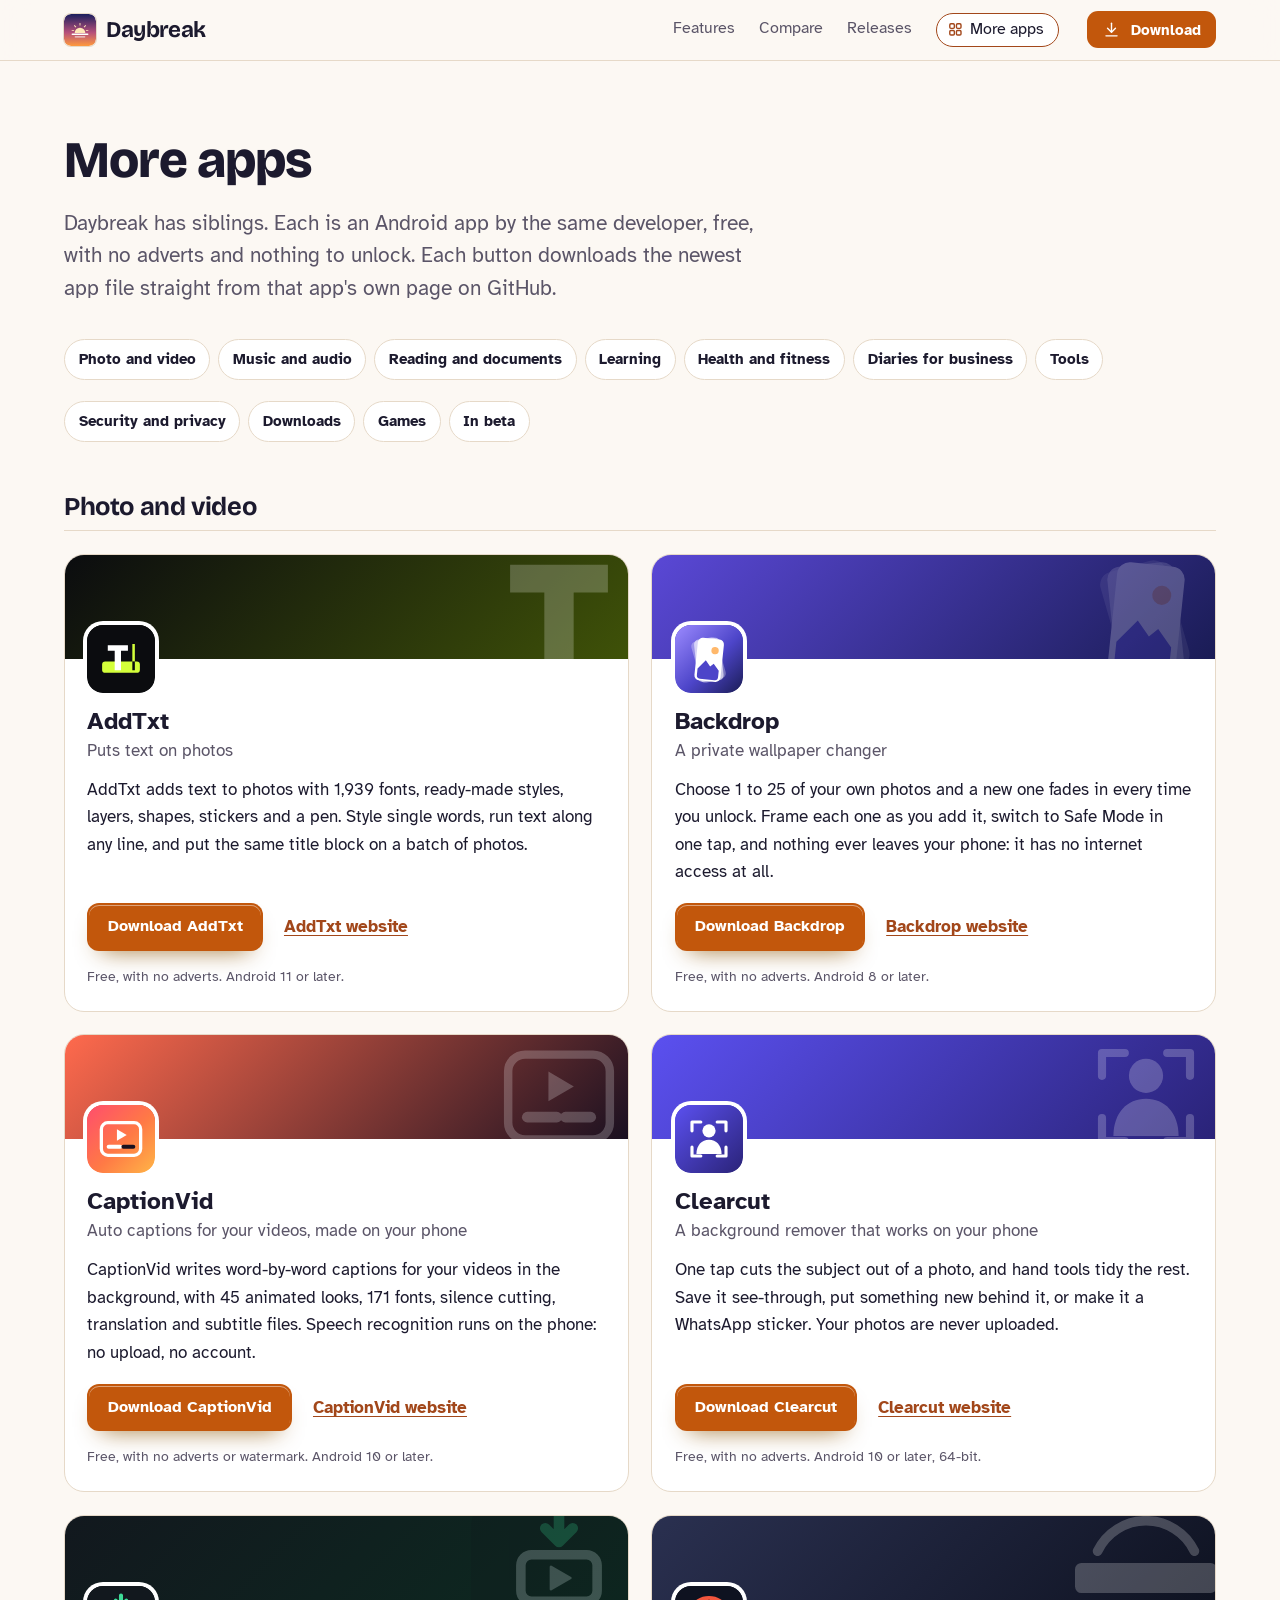
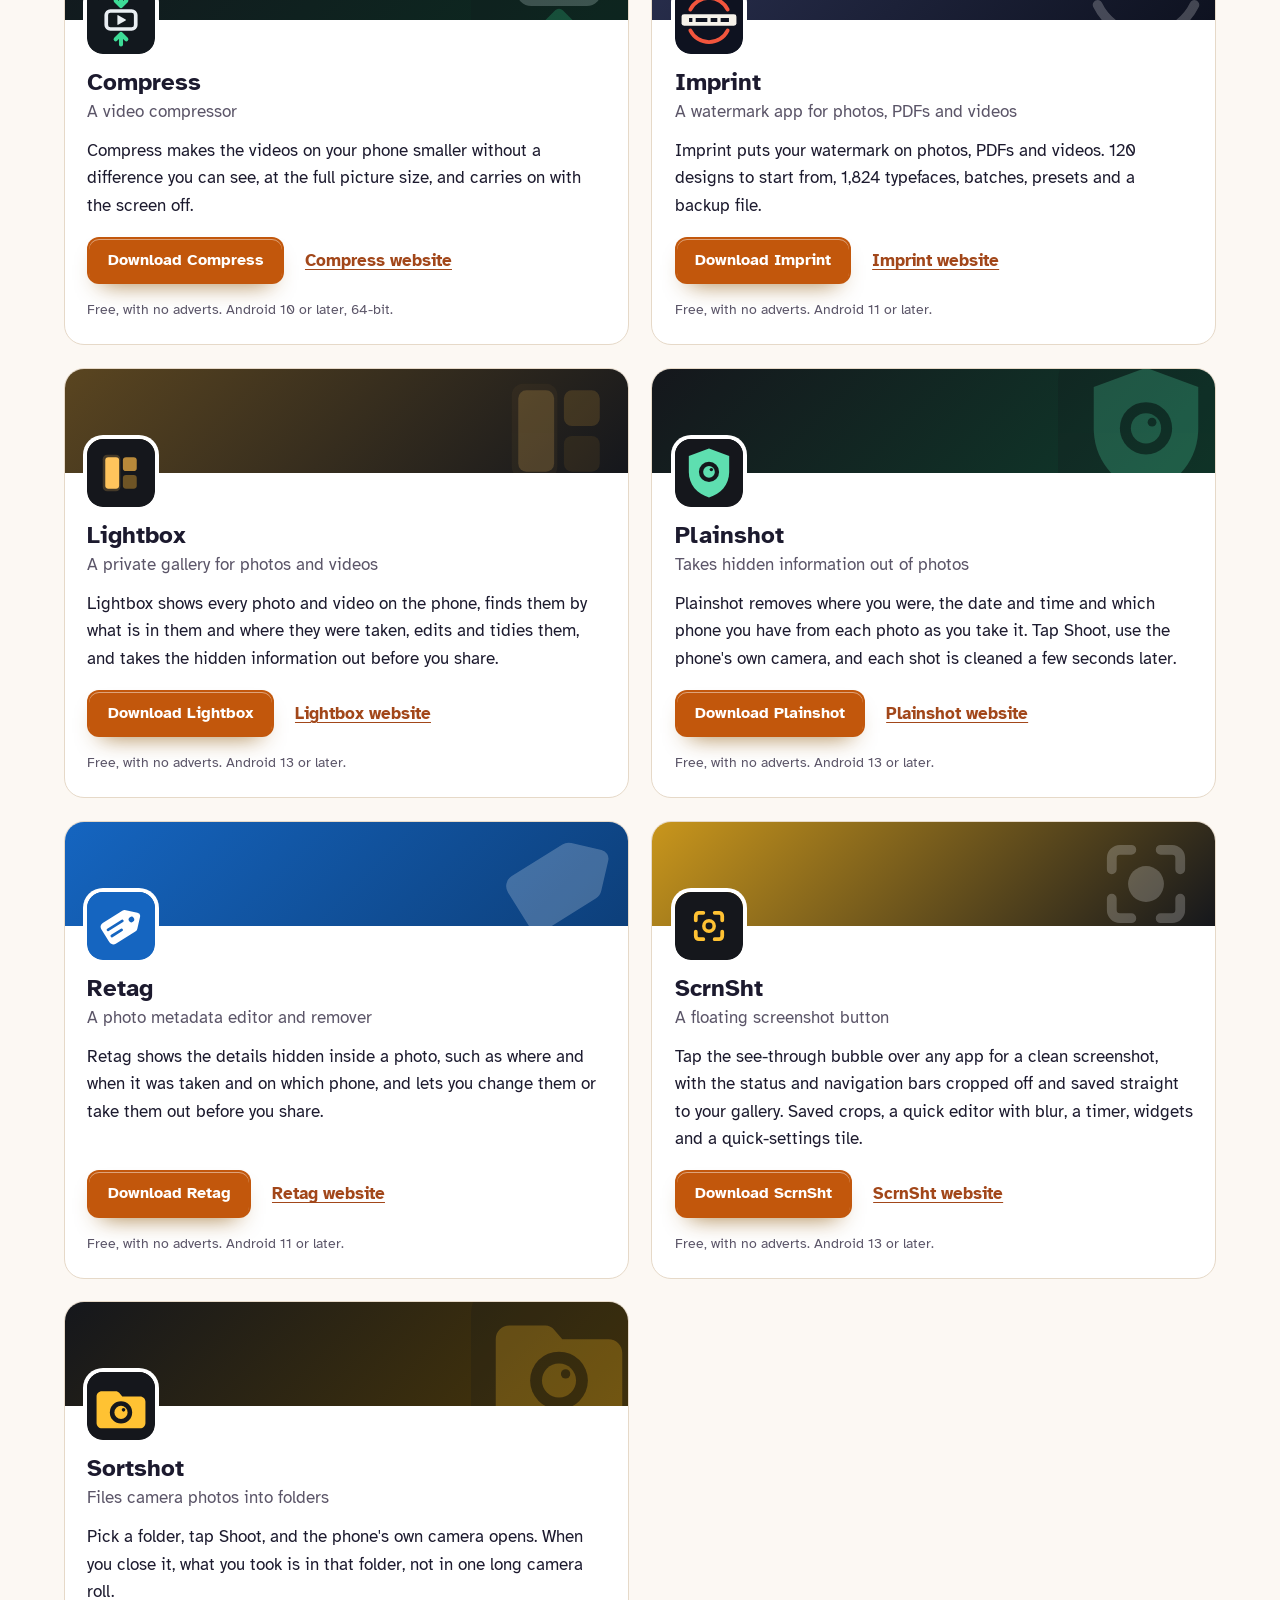
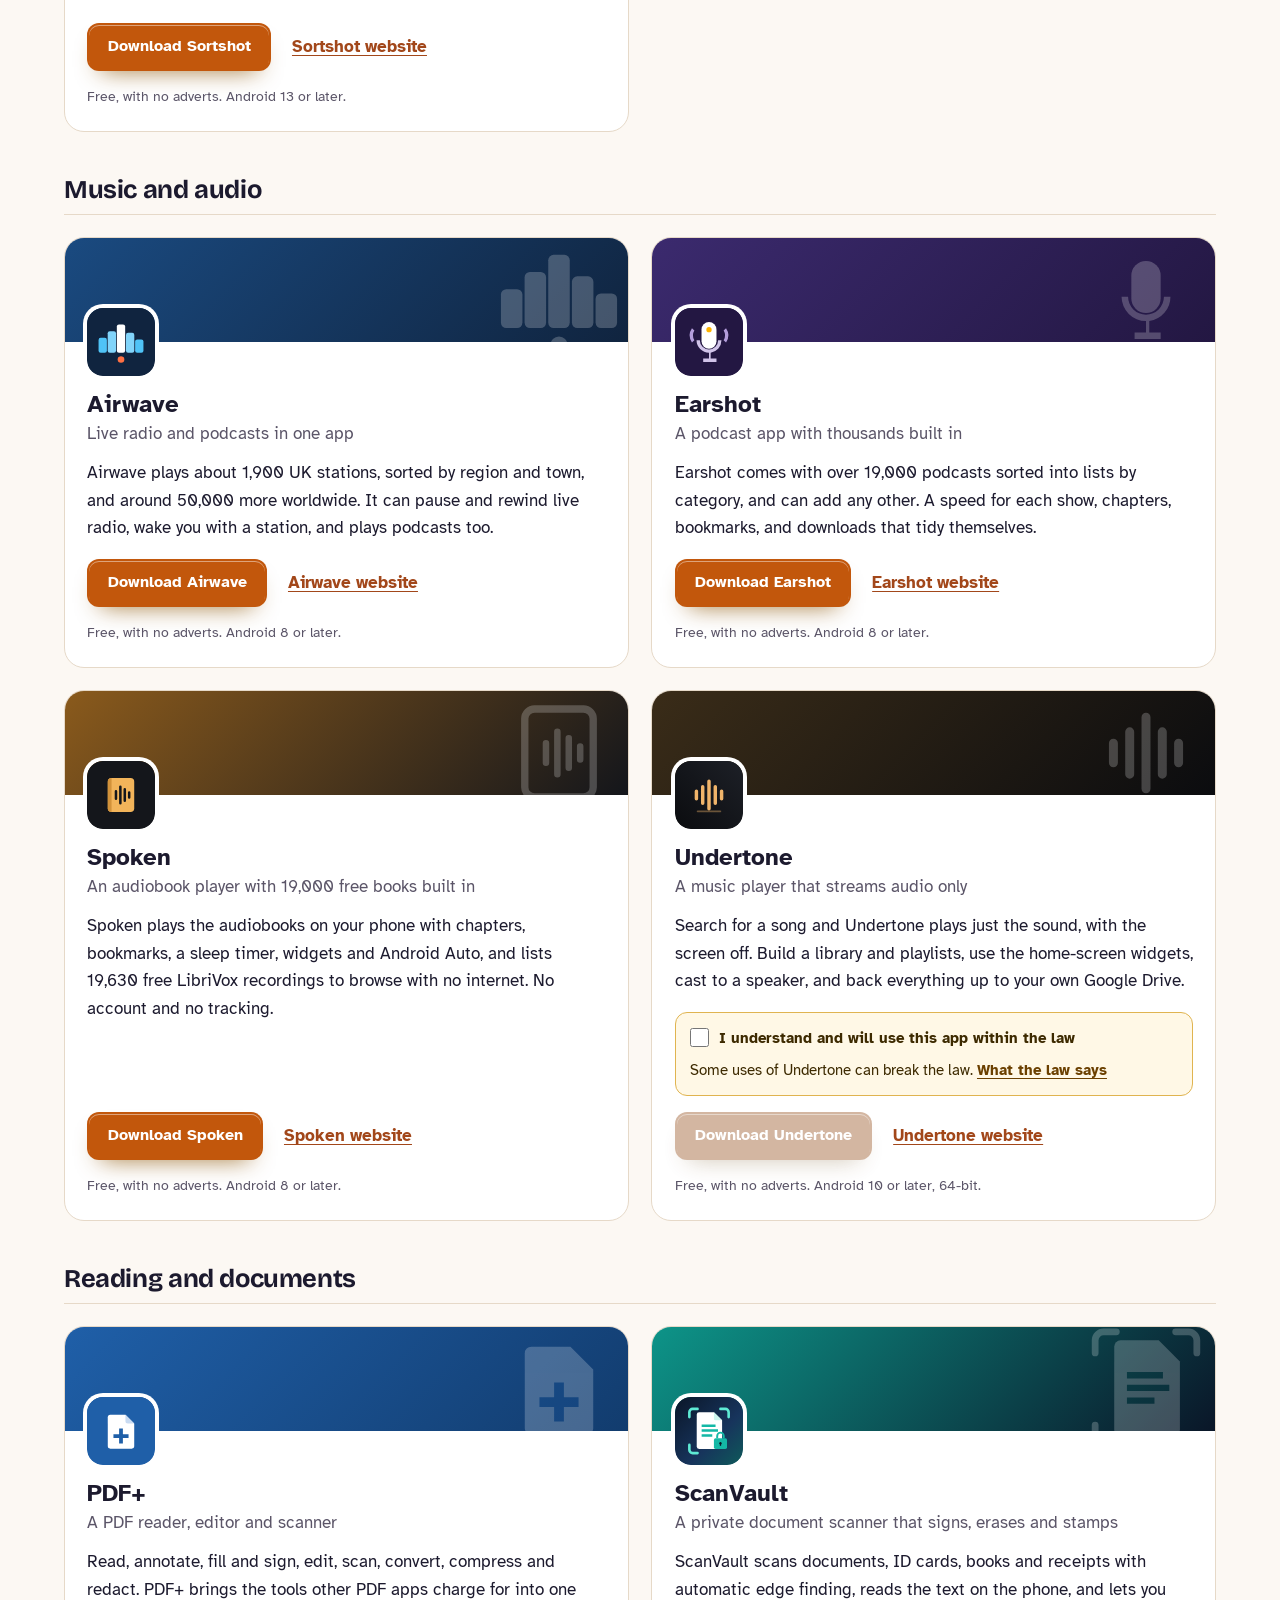
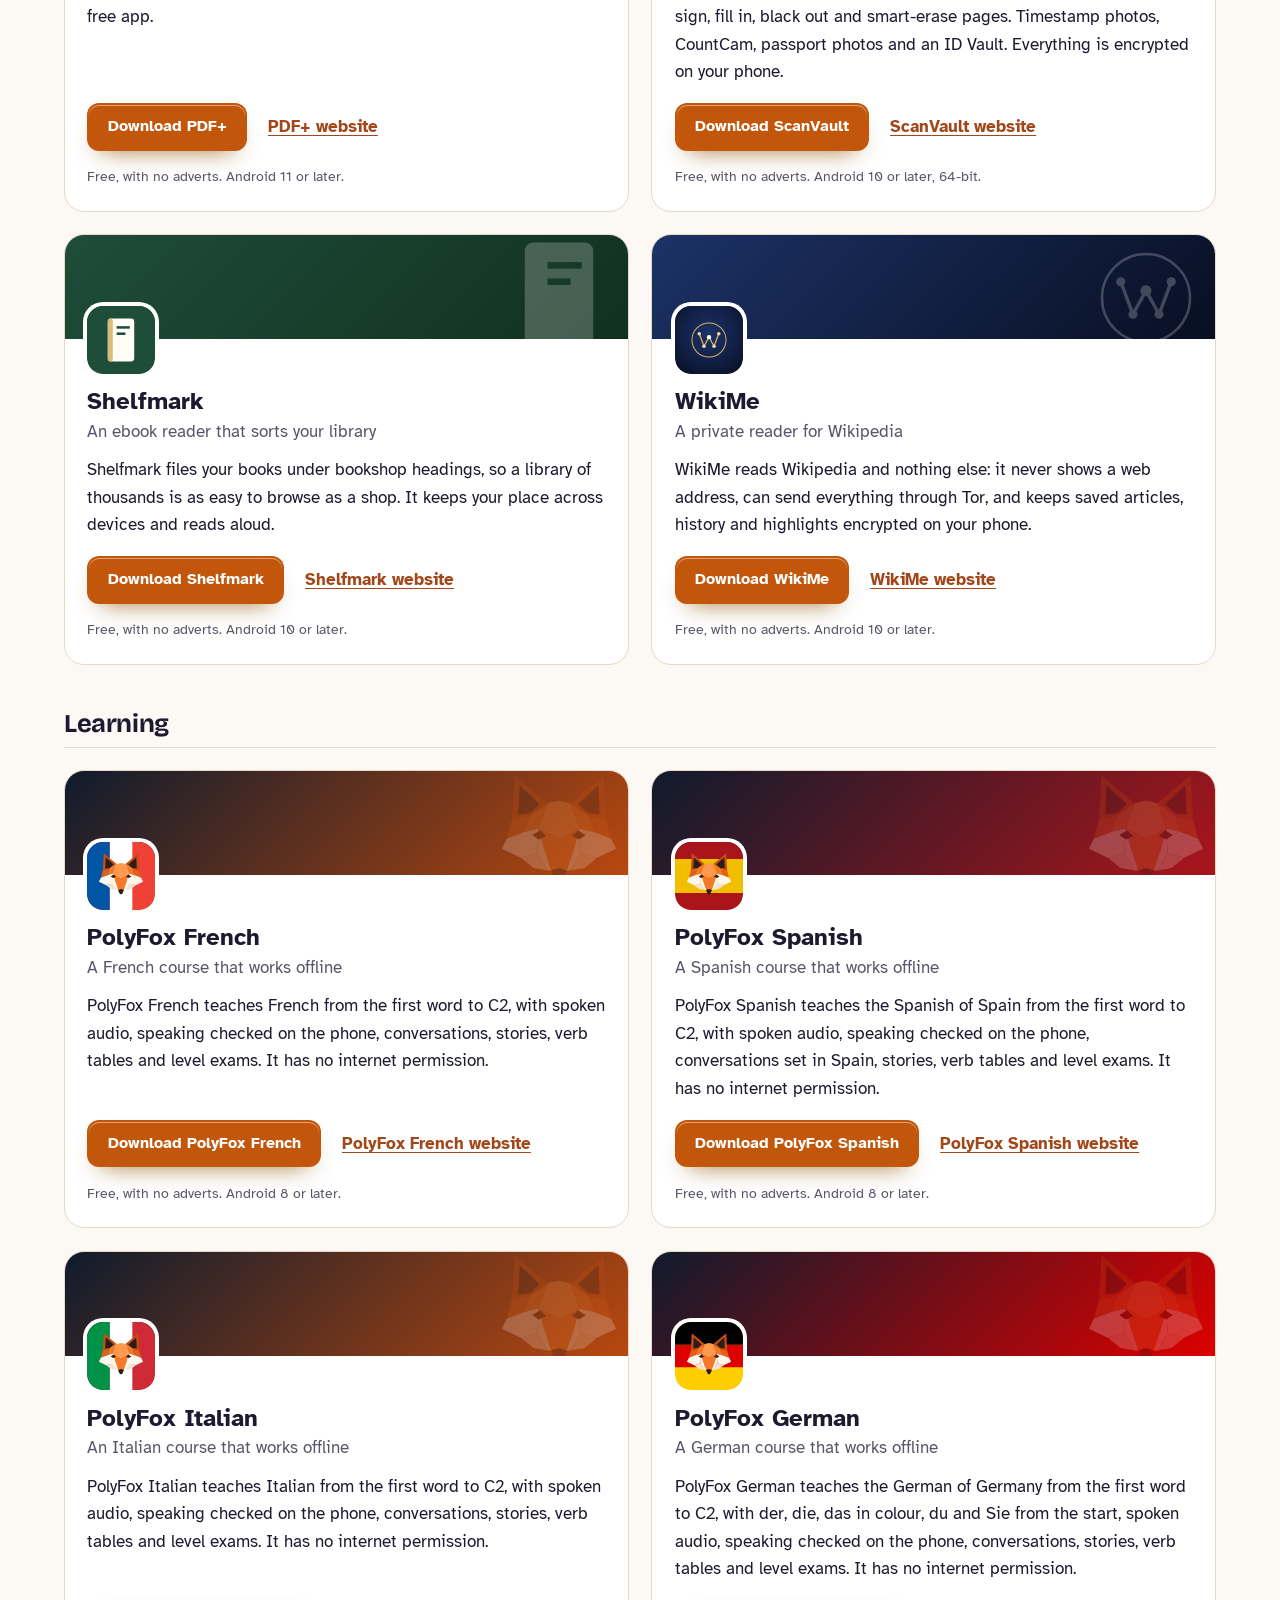
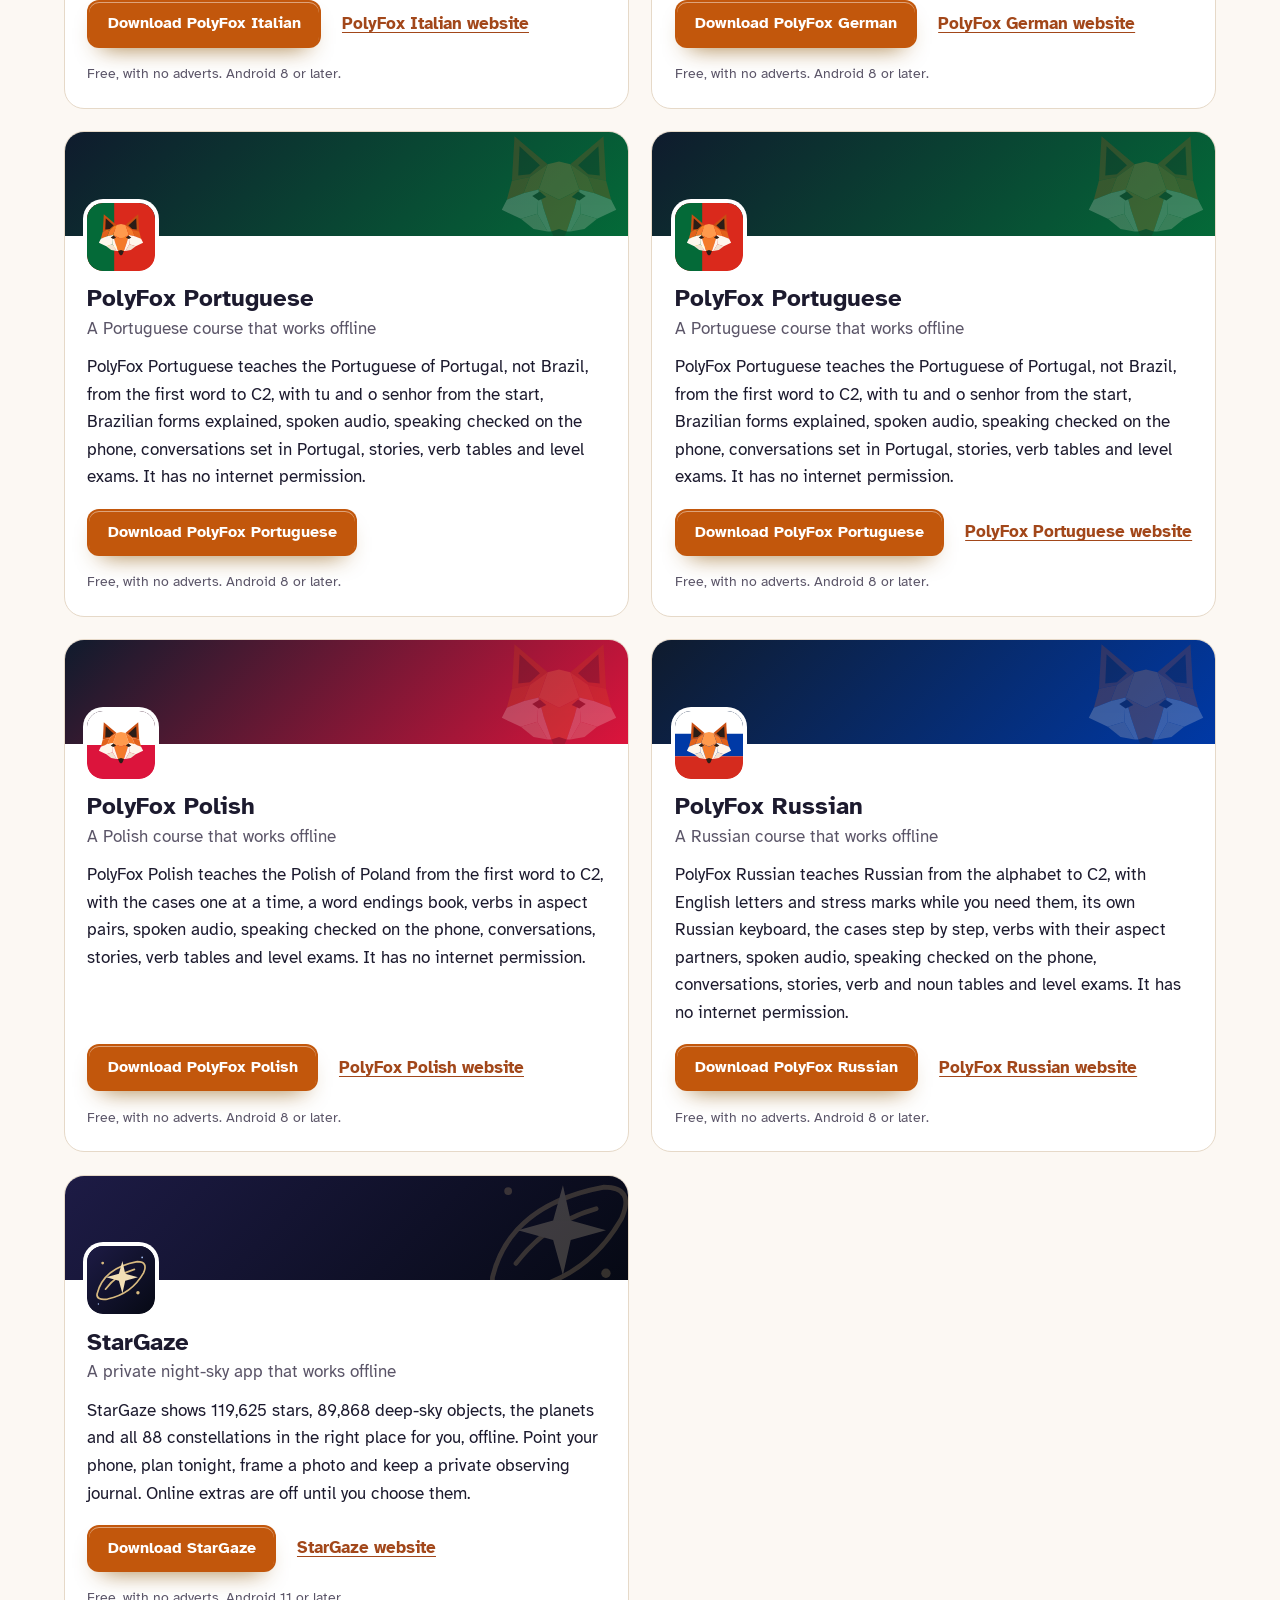
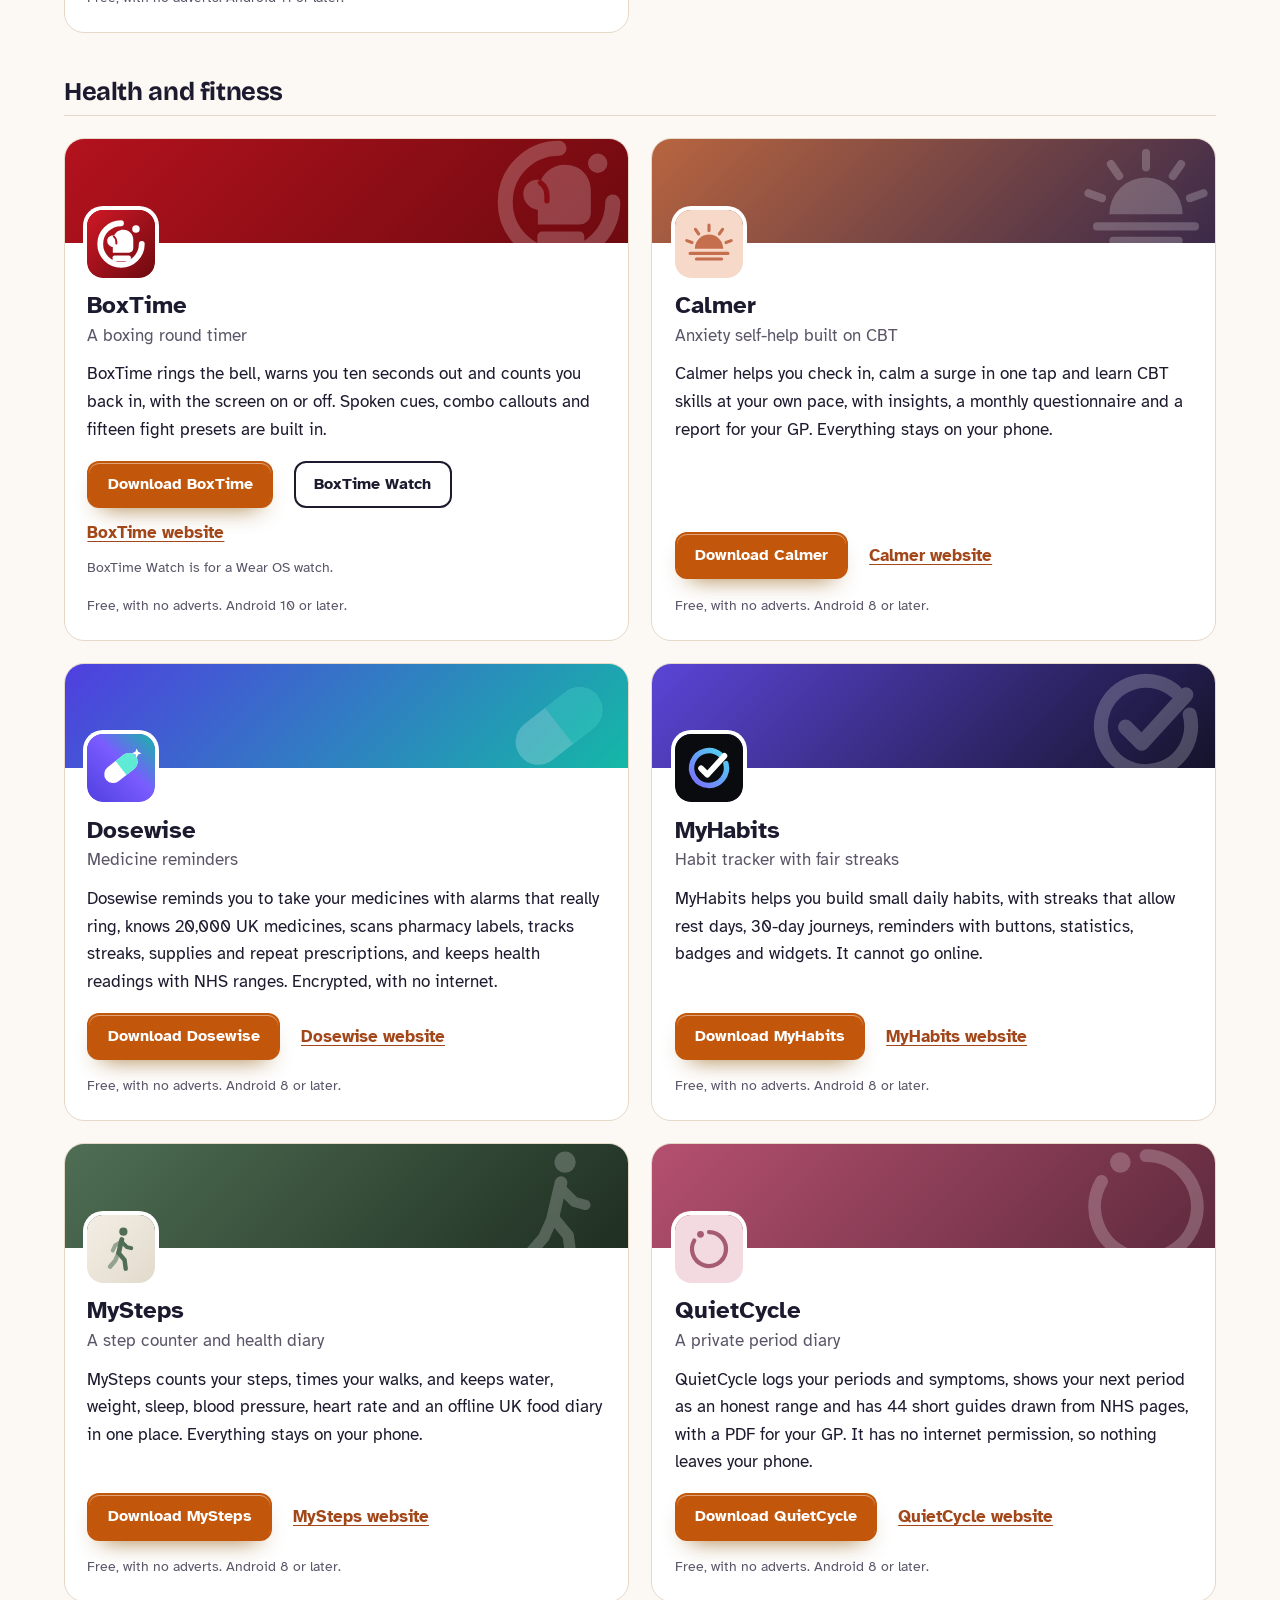
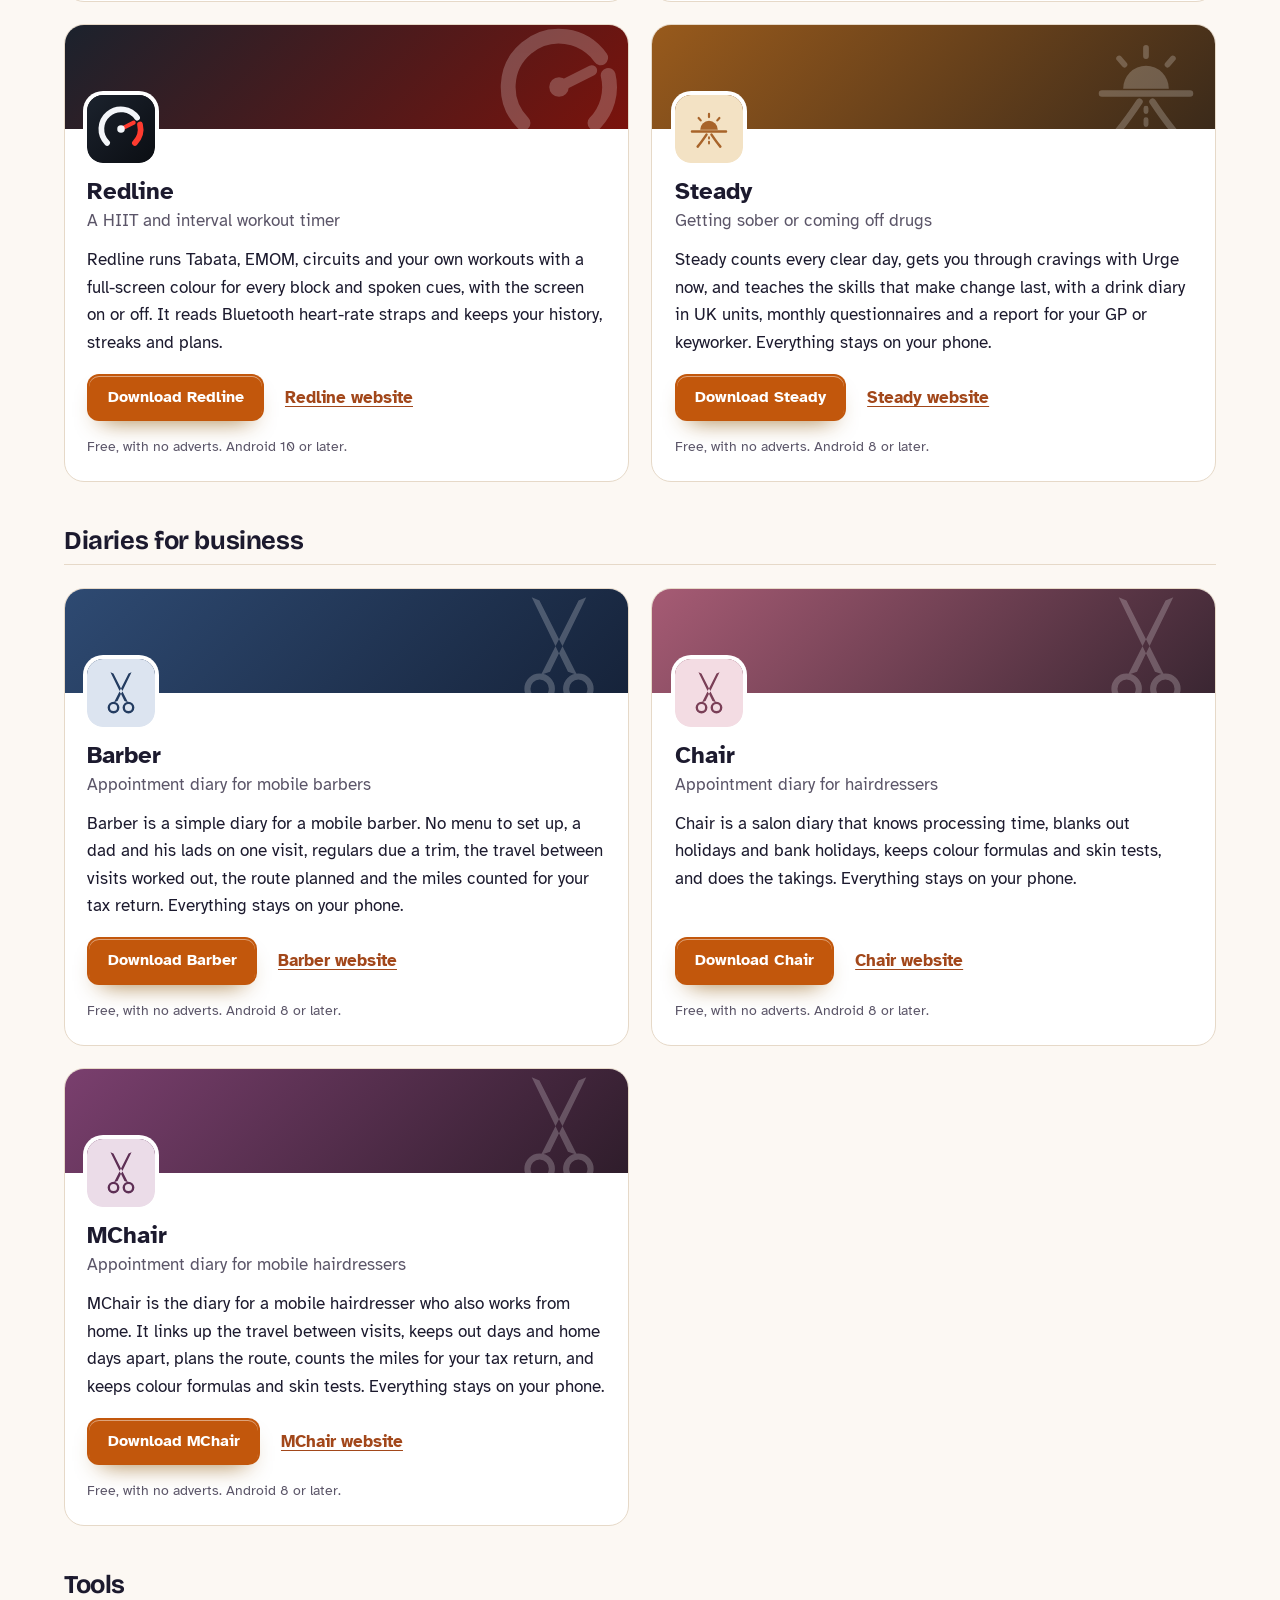
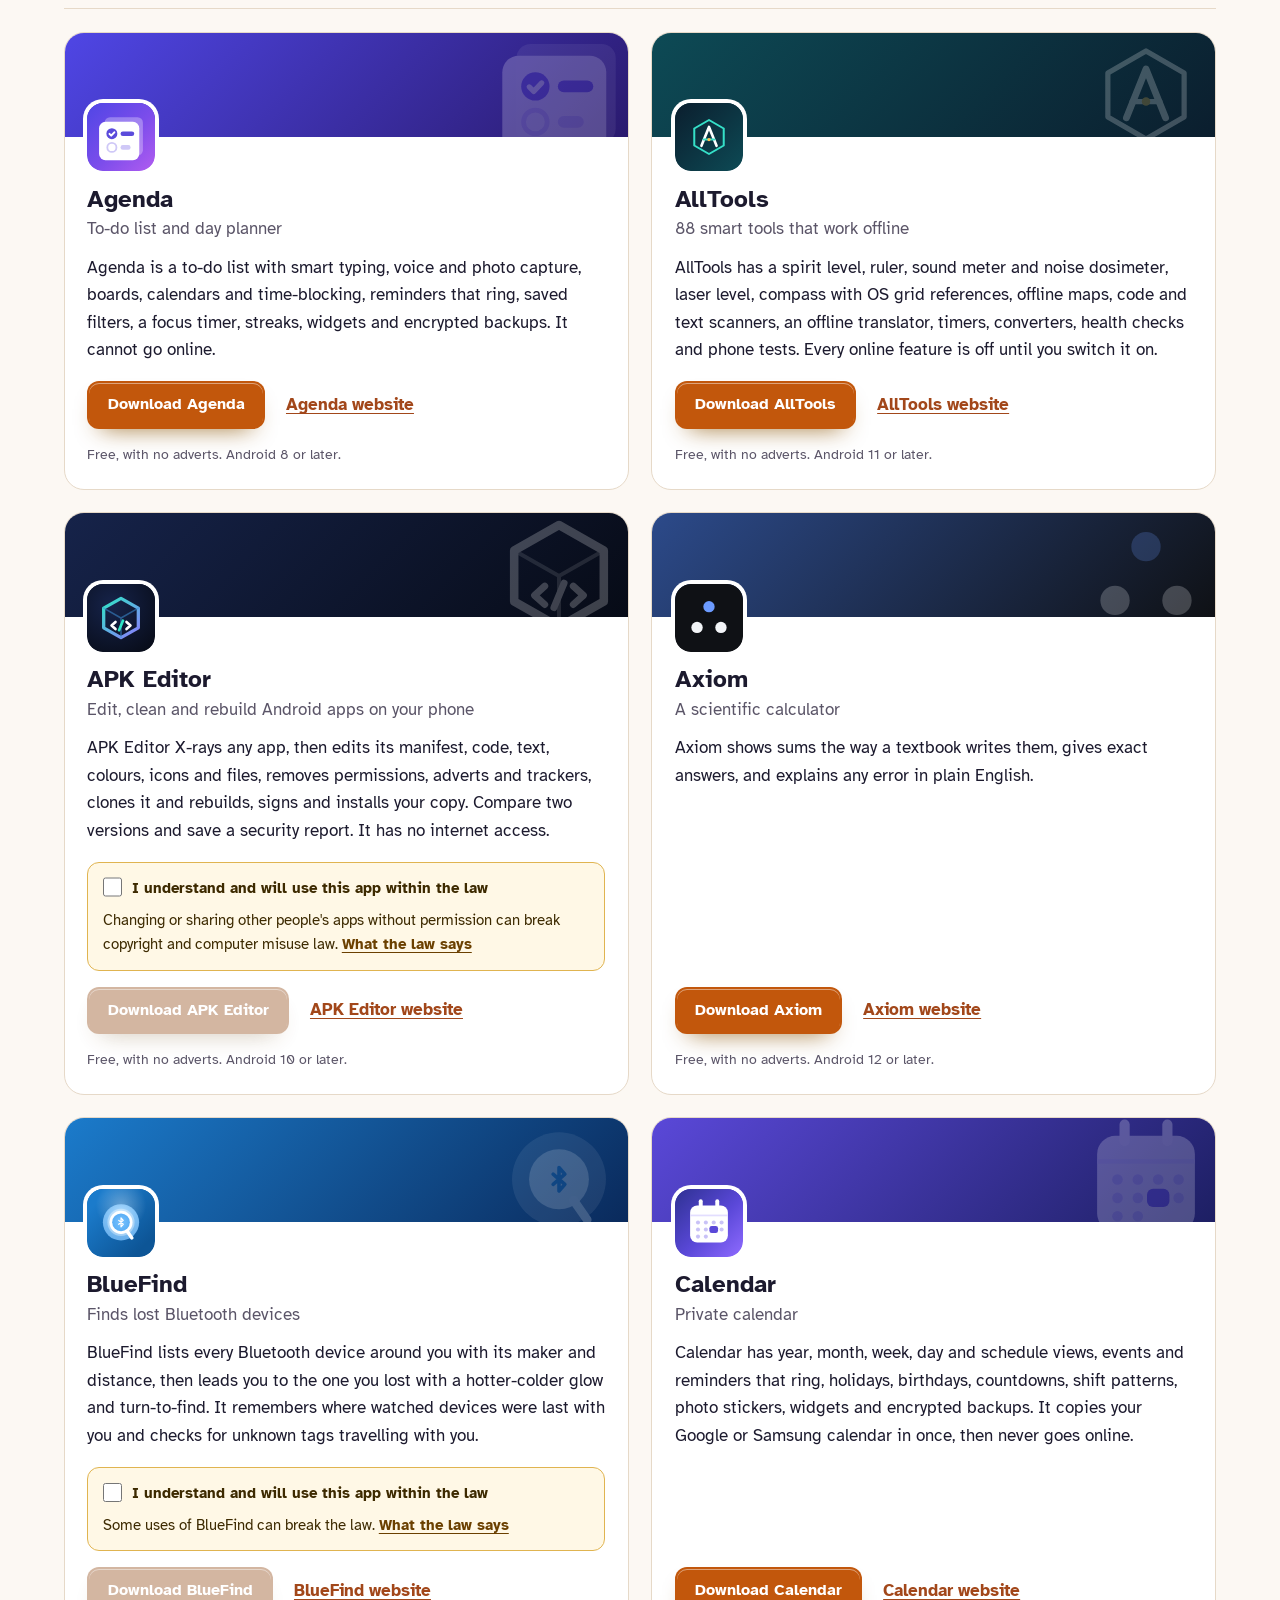
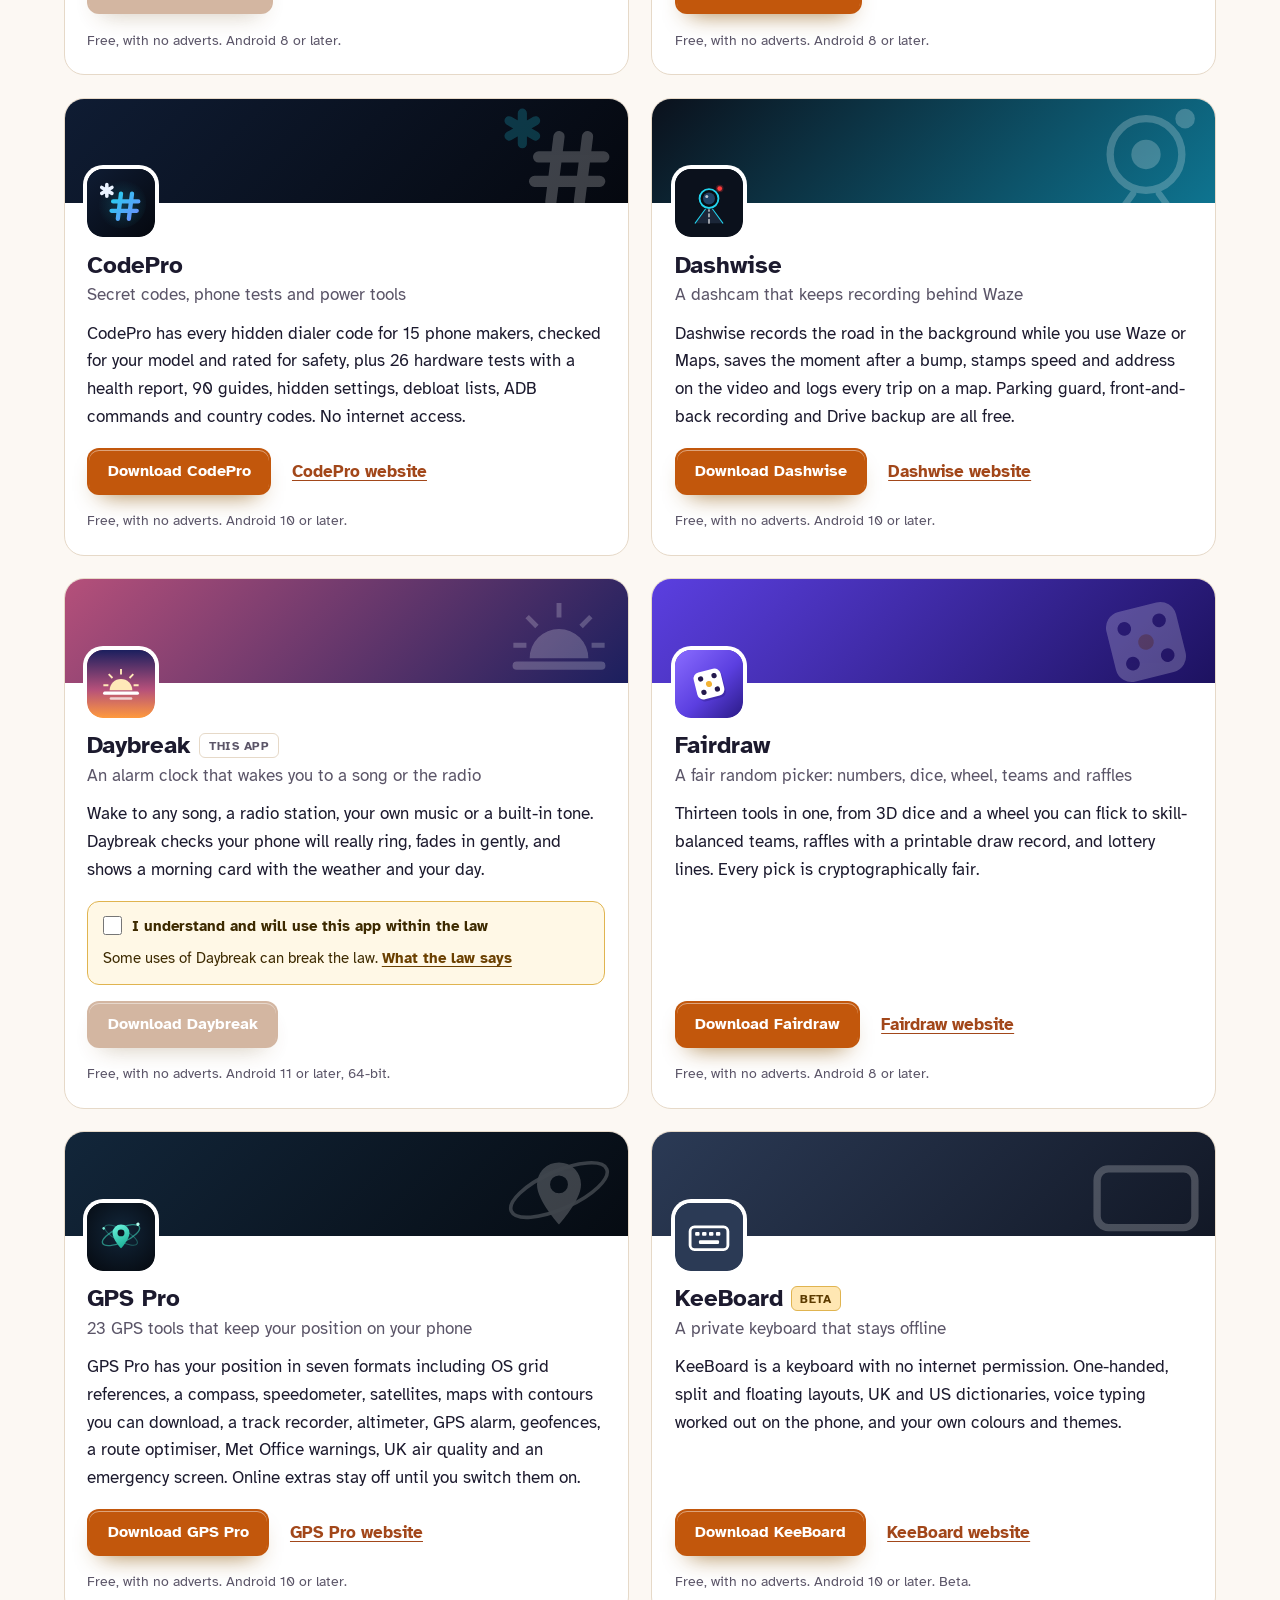
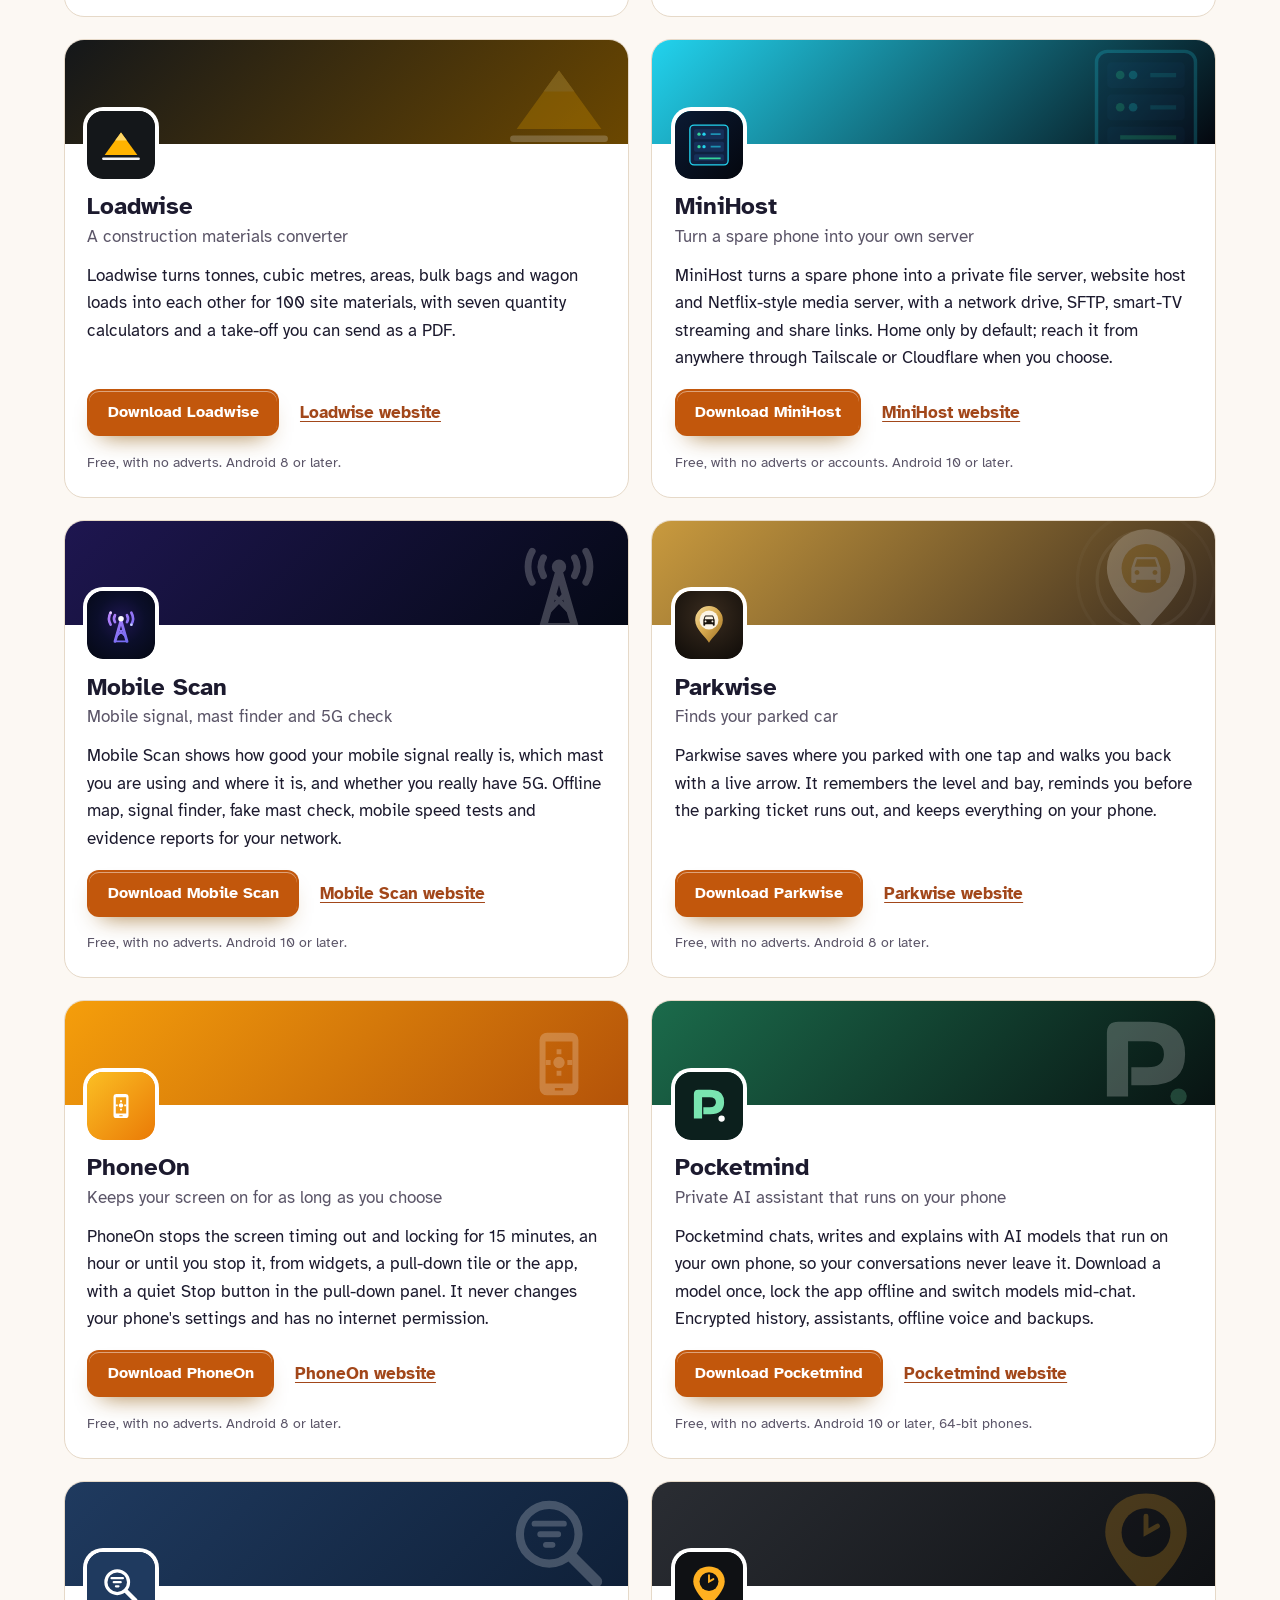
==== commit 0e07fe82: "More apps: add PolyFox Portuguese" ====
--- a/more-apps.html
+++ b/more-apps.html
@@ -4,7 +4,7 @@
 <meta charset="utf-8">
 <meta name="viewport" content="width=device-width, initial-scale=1">
 <title>More free Android apps from the maker of Daybreak</title>
-<meta name="description" content="All 95 free Android apps from the maker of Daybreak, in one list by category, each with its download and a link to its website.">
+<meta name="description" content="All 96 free Android apps from the maker of Daybreak, in one list by category, each with its download and a link to its website.">
 <meta name="author" content="Jonathan Jackson">
 <link rel="canonical" href="https://customgpter.github.io/daybreak/more-apps.html">
 <meta name="theme-color" content="#fcf8f3" media="(prefers-color-scheme: light)">
@@ -12,7 +12,7 @@
 <meta property="og:type" content="website">
 <meta property="og:site_name" content="Daybreak">
 <meta property="og:title" content="More free Android apps from the maker of Daybreak">
-<meta property="og:description" content="All 95 free Android apps from the maker of Daybreak, in one list by category, each with its download and a link to its website.">
+<meta property="og:description" content="All 96 free Android apps from the maker of Daybreak, in one list by category, each with its download and a link to its website.">
 <meta property="og:url" content="https://customgpter.github.io/daybreak/more-apps.html">
 <meta property="og:image" content="https://customgpter.github.io/daybreak/assets/og.png">
 <meta property="og:image:width" content="1200">
@@ -26,7 +26,7 @@
 <link rel="preload" href="./assets/fonts/atkinson-hyperlegible-latin-400-normal.woff2" as="font" type="font/woff2" crossorigin>
 <link rel="stylesheet" href="./assets/site.css?v=1">
 <link rel="stylesheet" href="./assets/house.css?v=1">
-<script type="application/ld+json">{"@context":"https://schema.org","@type":"ItemList","name":"Apps from the maker of Daybreak","url":"https://customgpter.github.io/daybreak/more-apps.html","itemListElement":[{"@type":"ListItem","position":1,"name":"AddTxt","url":"https://customgpter.github.io/addtxt/"},{"@type":"ListItem","position":2,"name":"Backdrop","url":"https://customgpter.github.io/backdrop/"},{"@type":"ListItem","position":3,"name":"CaptionVid","url":"https://customgpter.github.io/captionvid/"},{"@type":"ListItem","position":4,"name":"Clearcut","url":"https://customgpter.github.io/clearcut/"},{"@type":"ListItem","position":5,"name":"Compress","url":"https://customgpter.github.io/compress/"},{"@type":"ListItem","position":6,"name":"Imprint","url":"https://customgpter.github.io/imprint/"},{"@type":"ListItem","position":7,"name":"Lightbox","url":"https://customgpter.github.io/lightbox/"},{"@type":"ListItem","position":8,"name":"Plainshot","url":"https://customgpter.github.io/plainshot/"},{"@type":"ListItem","position":9,"name":"Retag","url":"https://customgpter.github.io/retag/"},{"@type":"ListItem","position":10,"name":"ScrnSht","url":"https://customgpter.github.io/scrnsht/"},{"@type":"ListItem","position":11,"name":"Sortshot","url":"https://customgpter.github.io/sortshot/"},{"@type":"ListItem","position":12,"name":"Airwave","url":"https://customgpter.github.io/airwave/"},{"@type":"ListItem","position":13,"name":"Earshot","url":"https://customgpter.github.io/earshot/"},{"@type":"ListItem","position":14,"name":"Spoken","url":"https://customgpter.github.io/spoken/"},{"@type":"ListItem","position":15,"name":"Undertone","url":"https://customgpter.github.io/undertone/"},{"@type":"ListItem","position":16,"name":"PDF+","url":"https://customgpter.github.io/pdfplus/"},{"@type":"ListItem","position":17,"name":"ScanVault","url":"https://customgpter.github.io/scanvault/"},{"@type":"ListItem","position":18,"name":"Shelfmark","url":"https://customgpter.github.io/shelfmark/"},{"@type":"ListItem","position":19,"name":"WikiMe","url":"https://customgpter.github.io/wikime/"},{"@type":"ListItem","position":20,"name":"PolyFox French","url":"https://customgpter.github.io/polyfox/"},{"@type":"ListItem","position":21,"name":"PolyFox German","url":"https://customgpter.github.io/polyfox-german/"},{"@type":"ListItem","position":22,"name":"PolyFox Polish","url":"https://customgpter.github.io/polyfox-polish/"},{"@type":"ListItem","position":23,"name":"PolyFox Russian","url":"https://customgpter.github.io/polyfox-russian/"},{"@type":"ListItem","position":24,"name":"StarGaze","url":"https://customgpter.github.io/stargaze/"},{"@type":"ListItem","position":25,"name":"BoxTime","url":"https://customgpter.github.io/boxtime/"},{"@type":"ListItem","position":26,"name":"Calmer","url":"https://customgpter.github.io/calmer/"},{"@type":"ListItem","position":27,"name":"Dosewise","url":"https://customgpter.github.io/dosewise/"},{"@type":"ListItem","position":28,"name":"MyHabits","url":"https://customgpter.github.io/myhabits/"},{"@type":"ListItem","position":29,"name":"MySteps","url":"https://customgpter.github.io/mysteps/"},{"@type":"ListItem","position":30,"name":"QuietCycle","url":"https://customgpter.github.io/quietcycle/"},{"@type":"ListItem","position":31,"name":"Redline","url":"https://customgpter.github.io/redline/"},{"@type":"ListItem","position":32,"name":"Steady","url":"https://customgpter.github.io/steady/"},{"@type":"ListItem","position":33,"name":"Barber","url":"https://customgpter.github.io/barber/"},{"@type":"ListItem","position":34,"name":"Chair","url":"https://customgpter.github.io/chair/"},{"@type":"ListItem","position":35,"name":"MChair","url":"https://customgpter.github.io/mchair/"},{"@type":"ListItem","position":36,"name":"Agenda","url":"https://customgpter.github.io/agenda/"},{"@type":"ListItem","position":37,"name":"AllTools","url":"https://customgpter.github.io/alltools/"},{"@type":"ListItem","position":38,"name":"APK Editor","url":"https://customgpter.github.io/apkeditor/"},{"@type":"ListItem","position":39,"name":"Axiom","url":"https://customgpter.github.io/axiom/"},{"@type":"ListItem","position":40,"name":"BlueFind","url":"https://customgpter.github.io/bluefind/"},{"@type":"ListItem","position":41,"name":"Calendar","url":"https://customgpter.github.io/calendar/"},{"@type":"ListItem","position":42,"name":"CodePro","url":"https://customgpter.github.io/codepro/"},{"@type":"ListItem","position":43,"name":"Dashwise","url":"https://customgpter.github.io/dashwise/"},{"@type":"ListItem","position":44,"name":"Daybreak","url":"https://customgpter.github.io/daybreak/"},{"@type":"ListItem","position":45,"name":"Fairdraw","url":"https://customgpter.github.io/fairdraw/"},{"@type":"ListItem","position":46,"name":"GPS Pro","url":"https://customgpter.github.io/gpspro/"},{"@type":"ListItem","position":47,"name":"KeeBoard","url":"https://customgpter.github.io/keeboard/"},{"@type":"ListItem","position":48,"name":"Loadwise","url":"https://customgpter.github.io/loadwise/"},{"@type":"ListItem","position":49,"name":"MiniHost","url":"https://customgpter.github.io/minihost/"},{"@type":"ListItem","position":50,"name":"Mobile Scan","url":"https://customgpter.github.io/mobilescan/"},{"@type":"ListItem","position":51,"name":"Parkwise","url":"https://customgpter.github.io/parkwise/"},{"@type":"ListItem","position":52,"name":"Pocketmind","url":"https://customgpter.github.io/pocketmind/"},{"@type":"ListItem","position":53,"name":"Refine","url":"https://customgpter.github.io/refine/"},{"@type":"ListItem","position":54,"name":"Shiftwise","url":"https://customgpter.github.io/shiftwise/"},{"@type":"ListItem","position":55,"name":"SimpleCalc","url":"https://customgpter.github.io/simplecalc/"},{"@type":"ListItem","position":56,"name":"Skyline","url":"https://customgpter.github.io/skyline/"},{"@type":"ListItem","position":57,"name":"Slipway","url":"https://customgpter.github.io/slipway/"},{"@type":"ListItem","position":58,"name":"Tagger","url":"https://customgpter.github.io/tagger/"},{"@type":"ListItem","position":59,"name":"TotalClean","url":"https://customgpter.github.io/totalclean/"},{"@type":"ListItem","position":60,"name":"TVLink","url":"https://customgpter.github.io/tvlink/"},{"@type":"ListItem","position":61,"name":"Unbox","url":"https://customgpter.github.io/unbox/"},{"@type":"ListItem","position":62,"name":"WhatsKeep","url":"https://customgpter.github.io/whatskeep/"},{"@type":"ListItem","position":63,"name":"WiFi Scan","url":"https://customgpter.github.io/wifiscan/"},{"@type":"ListItem","position":64,"name":"Auditly","url":"https://customgpter.github.io/auditly/"},{"@type":"ListItem","position":65,"name":"Backchannel","url":"https://customgpter.github.io/backchannel/"},{"@type":"ListItem","position":66,"name":"ENotes","url":"https://customgpter.github.io/enotes/"},{"@type":"ListItem","position":67,"name":"FindMe","url":"https://customgpter.github.io/findme/"},{"@type":"ListItem","position":68,"name":"iLock","url":"https://customgpter.github.io/ilock/"},{"@type":"ListItem","position":69,"name":"ImSafe","url":"https://customgpter.github.io/imsafe/"},{"@type":"ListItem","position":70,"name":"IShred","url":"https://customgpter.github.io/ishred/"},{"@type":"ListItem","position":71,"name":"LockBox","url":"https://customgpter.github.io/lockbox/"},{"@type":"ListItem","position":72,"name":"PassVault","url":"https://customgpter.github.io/passvault/"},{"@type":"ListItem","position":73,"name":"SpyFind","url":"https://customgpter.github.io/spyfind/"},{"@type":"ListItem","position":74,"name":"TextWipe","url":"https://customgpter.github.io/textwipe/"},{"@type":"ListItem","position":75,"name":"Tracewire","url":"https://customgpter.github.io/tracewire/"},{"@type":"ListItem","position":76,"name":"Vigil","url":"https://customgpter.github.io/vigil/"},{"@type":"ListItem","position":77,"name":"Grab","url":"https://customgpter.github.io/grab/"},{"@type":"ListItem","position":78,"name":"Swarm","url":"https://customgpter.github.io/swarm/"},{"@type":"ListItem","position":79,"name":"Plane Games","url":"https://customgpter.github.io/plane-games/"},{"@type":"ListItem","position":80,"name":"Ninefold","url":"https://customgpter.github.io/ninefold/"},{"@type":"ListItem","position":81,"name":"Cubewise","url":"https://customgpter.github.io/cubewise/"},{"@type":"ListItem","position":82,"name":"Tilewise","url":"https://customgpter.github.io/tilewise/"},{"@type":"ListItem","position":83,"name":"Letterwise","url":"https://customgpter.github.io/letterwise/"},{"@type":"ListItem","position":84,"name":"Kingside","url":"https://customgpter.github.io/kingside/"},{"@type":"ListItem","position":85,"name":"Deckhand","url":"https://customgpter.github.io/deckhand/"},{"@type":"ListItem","position":86,"name":"SNESForge","url":"https://customgpter.github.io/snesforge/"},{"@type":"ListItem","position":87,"name":"Fame Boy","url":"https://customgpter.github.io/fameboy/"},{"@type":"ListItem","position":88,"name":"PSPPro","url":"https://customgpter.github.io/psppro/"},{"@type":"ListItem","position":89,"name":"MegaGen","url":"https://customgpter.github.io/megagen/"},{"@type":"ListItem","position":90,"name":"QVR","url":"https://customgpter.github.io/qvr/"},{"@type":"ListItem","position":91,"name":"QVR Watch","url":"https://customgpter.github.io/qvr-watch/"},{"@type":"ListItem","position":92,"name":"QVRLite","url":"https://customgpter.github.io/qvrlite/"},{"@type":"ListItem","position":93,"name":"Onionz","url":"https://customgpter.github.io/onionz/"},{"@type":"ListItem","position":94,"name":"OnionzWeb","url":"https://customgpter.github.io/onionzweb/"}]}</script>
+<script type="application/ld+json">{"@context":"https://schema.org","@type":"ItemList","name":"Apps from the maker of Daybreak","url":"https://customgpter.github.io/daybreak/more-apps.html","itemListElement":[{"@type":"ListItem","position":1,"name":"AddTxt","url":"https://customgpter.github.io/addtxt/"},{"@type":"ListItem","position":2,"name":"Backdrop","url":"https://customgpter.github.io/backdrop/"},{"@type":"ListItem","position":3,"name":"CaptionVid","url":"https://customgpter.github.io/captionvid/"},{"@type":"ListItem","position":4,"name":"Clearcut","url":"https://customgpter.github.io/clearcut/"},{"@type":"ListItem","position":5,"name":"Compress","url":"https://customgpter.github.io/compress/"},{"@type":"ListItem","position":6,"name":"Imprint","url":"https://customgpter.github.io/imprint/"},{"@type":"ListItem","position":7,"name":"Lightbox","url":"https://customgpter.github.io/lightbox/"},{"@type":"ListItem","position":8,"name":"Plainshot","url":"https://customgpter.github.io/plainshot/"},{"@type":"ListItem","position":9,"name":"Retag","url":"https://customgpter.github.io/retag/"},{"@type":"ListItem","position":10,"name":"ScrnSht","url":"https://customgpter.github.io/scrnsht/"},{"@type":"ListItem","position":11,"name":"Sortshot","url":"https://customgpter.github.io/sortshot/"},{"@type":"ListItem","position":12,"name":"Airwave","url":"https://customgpter.github.io/airwave/"},{"@type":"ListItem","position":13,"name":"Earshot","url":"https://customgpter.github.io/earshot/"},{"@type":"ListItem","position":14,"name":"Spoken","url":"https://customgpter.github.io/spoken/"},{"@type":"ListItem","position":15,"name":"Undertone","url":"https://customgpter.github.io/undertone/"},{"@type":"ListItem","position":16,"name":"PDF+","url":"https://customgpter.github.io/pdfplus/"},{"@type":"ListItem","position":17,"name":"ScanVault","url":"https://customgpter.github.io/scanvault/"},{"@type":"ListItem","position":18,"name":"Shelfmark","url":"https://customgpter.github.io/shelfmark/"},{"@type":"ListItem","position":19,"name":"WikiMe","url":"https://customgpter.github.io/wikime/"},{"@type":"ListItem","position":20,"name":"PolyFox French","url":"https://customgpter.github.io/polyfox/"},{"@type":"ListItem","position":21,"name":"PolyFox German","url":"https://customgpter.github.io/polyfox-german/"},{"@type":"ListItem","position":22,"name":"PolyFox Portuguese","url":"https://customgpter.github.io/polyfox-portuguese/"},{"@type":"ListItem","position":23,"name":"PolyFox Polish","url":"https://customgpter.github.io/polyfox-polish/"},{"@type":"ListItem","position":24,"name":"PolyFox Russian","url":"https://customgpter.github.io/polyfox-russian/"},{"@type":"ListItem","position":25,"name":"StarGaze","url":"https://customgpter.github.io/stargaze/"},{"@type":"ListItem","position":26,"name":"BoxTime","url":"https://customgpter.github.io/boxtime/"},{"@type":"ListItem","position":27,"name":"Calmer","url":"https://customgpter.github.io/calmer/"},{"@type":"ListItem","position":28,"name":"Dosewise","url":"https://customgpter.github.io/dosewise/"},{"@type":"ListItem","position":29,"name":"MyHabits","url":"https://customgpter.github.io/myhabits/"},{"@type":"ListItem","position":30,"name":"MySteps","url":"https://customgpter.github.io/mysteps/"},{"@type":"ListItem","position":31,"name":"QuietCycle","url":"https://customgpter.github.io/quietcycle/"},{"@type":"ListItem","position":32,"name":"Redline","url":"https://customgpter.github.io/redline/"},{"@type":"ListItem","position":33,"name":"Steady","url":"https://customgpter.github.io/steady/"},{"@type":"ListItem","position":34,"name":"Barber","url":"https://customgpter.github.io/barber/"},{"@type":"ListItem","position":35,"name":"Chair","url":"https://customgpter.github.io/chair/"},{"@type":"ListItem","position":36,"name":"MChair","url":"https://customgpter.github.io/mchair/"},{"@type":"ListItem","position":37,"name":"Agenda","url":"https://customgpter.github.io/agenda/"},{"@type":"ListItem","position":38,"name":"AllTools","url":"https://customgpter.github.io/alltools/"},{"@type":"ListItem","position":39,"name":"APK Editor","url":"https://customgpter.github.io/apkeditor/"},{"@type":"ListItem","position":40,"name":"Axiom","url":"https://customgpter.github.io/axiom/"},{"@type":"ListItem","position":41,"name":"BlueFind","url":"https://customgpter.github.io/bluefind/"},{"@type":"ListItem","position":42,"name":"Calendar","url":"https://customgpter.github.io/calendar/"},{"@type":"ListItem","position":43,"name":"CodePro","url":"https://customgpter.github.io/codepro/"},{"@type":"ListItem","position":44,"name":"Dashwise","url":"https://customgpter.github.io/dashwise/"},{"@type":"ListItem","position":45,"name":"Daybreak","url":"https://customgpter.github.io/daybreak/"},{"@type":"ListItem","position":46,"name":"Fairdraw","url":"https://customgpter.github.io/fairdraw/"},{"@type":"ListItem","position":47,"name":"GPS Pro","url":"https://customgpter.github.io/gpspro/"},{"@type":"ListItem","position":48,"name":"KeeBoard","url":"https://customgpter.github.io/keeboard/"},{"@type":"ListItem","position":49,"name":"Loadwise","url":"https://customgpter.github.io/loadwise/"},{"@type":"ListItem","position":50,"name":"MiniHost","url":"https://customgpter.github.io/minihost/"},{"@type":"ListItem","position":51,"name":"Mobile Scan","url":"https://customgpter.github.io/mobilescan/"},{"@type":"ListItem","position":52,"name":"Parkwise","url":"https://customgpter.github.io/parkwise/"},{"@type":"ListItem","position":53,"name":"Pocketmind","url":"https://customgpter.github.io/pocketmind/"},{"@type":"ListItem","position":54,"name":"Refine","url":"https://customgpter.github.io/refine/"},{"@type":"ListItem","position":55,"name":"Shiftwise","url":"https://customgpter.github.io/shiftwise/"},{"@type":"ListItem","position":56,"name":"SimpleCalc","url":"https://customgpter.github.io/simplecalc/"},{"@type":"ListItem","position":57,"name":"Skyline","url":"https://customgpter.github.io/skyline/"},{"@type":"ListItem","position":58,"name":"Slipway","url":"https://customgpter.github.io/slipway/"},{"@type":"ListItem","position":59,"name":"Tagger","url":"https://customgpter.github.io/tagger/"},{"@type":"ListItem","position":60,"name":"TotalClean","url":"https://customgpter.github.io/totalclean/"},{"@type":"ListItem","position":61,"name":"TVLink","url":"https://customgpter.github.io/tvlink/"},{"@type":"ListItem","position":62,"name":"Unbox","url":"https://customgpter.github.io/unbox/"},{"@type":"ListItem","position":63,"name":"WhatsKeep","url":"https://customgpter.github.io/whatskeep/"},{"@type":"ListItem","position":64,"name":"WiFi Scan","url":"https://customgpter.github.io/wifiscan/"},{"@type":"ListItem","position":65,"name":"Auditly","url":"https://customgpter.github.io/auditly/"},{"@type":"ListItem","position":66,"name":"Backchannel","url":"https://customgpter.github.io/backchannel/"},{"@type":"ListItem","position":67,"name":"ENotes","url":"https://customgpter.github.io/enotes/"},{"@type":"ListItem","position":68,"name":"FindMe","url":"https://customgpter.github.io/findme/"},{"@type":"ListItem","position":69,"name":"iLock","url":"https://customgpter.github.io/ilock/"},{"@type":"ListItem","position":70,"name":"ImSafe","url":"https://customgpter.github.io/imsafe/"},{"@type":"ListItem","position":71,"name":"IShred","url":"https://customgpter.github.io/ishred/"},{"@type":"ListItem","position":72,"name":"LockBox","url":"https://customgpter.github.io/lockbox/"},{"@type":"ListItem","position":73,"name":"PassVault","url":"https://customgpter.github.io/passvault/"},{"@type":"ListItem","position":74,"name":"SpyFind","url":"https://customgpter.github.io/spyfind/"},{"@type":"ListItem","position":75,"name":"TextWipe","url":"https://customgpter.github.io/textwipe/"},{"@type":"ListItem","position":76,"name":"Tracewire","url":"https://customgpter.github.io/tracewire/"},{"@type":"ListItem","position":77,"name":"Vigil","url":"https://customgpter.github.io/vigil/"},{"@type":"ListItem","position":78,"name":"Grab","url":"https://customgpter.github.io/grab/"},{"@type":"ListItem","position":79,"name":"Swarm","url":"https://customgpter.github.io/swarm/"},{"@type":"ListItem","position":80,"name":"Plane Games","url":"https://customgpter.github.io/plane-games/"},{"@type":"ListItem","position":81,"name":"Ninefold","url":"https://customgpter.github.io/ninefold/"},{"@type":"ListItem","position":82,"name":"Cubewise","url":"https://customgpter.github.io/cubewise/"},{"@type":"ListItem","position":83,"name":"Tilewise","url":"https://customgpter.github.io/tilewise/"},{"@type":"ListItem","position":84,"name":"Letterwise","url":"https://customgpter.github.io/letterwise/"},{"@type":"ListItem","position":85,"name":"Kingside","url":"https://customgpter.github.io/kingside/"},{"@type":"ListItem","position":86,"name":"Deckhand","url":"https://customgpter.github.io/deckhand/"},{"@type":"ListItem","position":87,"name":"SNESForge","url":"https://customgpter.github.io/snesforge/"},{"@type":"ListItem","position":88,"name":"Fame Boy","url":"https://customgpter.github.io/fameboy/"},{"@type":"ListItem","position":89,"name":"PSPPro","url":"https://customgpter.github.io/psppro/"},{"@type":"ListItem","position":90,"name":"MegaGen","url":"https://customgpter.github.io/megagen/"},{"@type":"ListItem","position":91,"name":"QVR","url":"https://customgpter.github.io/qvr/"},{"@type":"ListItem","position":92,"name":"QVR Watch","url":"https://customgpter.github.io/qvr-watch/"},{"@type":"ListItem","position":93,"name":"QVRLite","url":"https://customgpter.github.io/qvrlite/"},{"@type":"ListItem","position":94,"name":"Onionz","url":"https://customgpter.github.io/onionz/"},{"@type":"ListItem","position":95,"name":"OnionzWeb","url":"https://customgpter.github.io/onionzweb/"}]}</script>
 <link rel="stylesheet" href="./assets/apps-list.css?v=1">
 <script src="./assets/apps-list.js?v=1" defer></script>
 </head>
@@ -70,7 +70,7 @@
 <div class="mapps-group" role="group" aria-labelledby="apps-learning"><h2 class="mapps-cat" id="apps-learning">Learning</h2>
 <ul class="mapps"><li class="mapp" style="--b:#0f1b2d;--b2:#b8480f"><div class="mapp-cover" aria-hidden="true"><svg viewBox="0 0 108 108"><polygon fill="#C94E12" points="26.7,17.9 47.0,35.1 36.1,42.9 25.1,45.2"/><polygon fill="#C94E12" points="82.9,45.2 71.9,42.9 61.0,35.1 81.3,17.9"/><polygon fill="#2B1D17" points="29.8,24.1 42.3,35.8 36.1,41.3 29.0,42.1"/><polygon fill="#2B1D17" points="79.0,42.1 71.9,41.3 65.7,35.8 78.2,24.1"/><polygon fill="#FF9A4D" points="54.0,33.5 47.0,35.1 41.5,50.7 54.0,56.9"/><polygon fill="#FF9A4D" points="54.0,56.9 66.5,50.7 61.0,35.1 54.0,33.5"/><polygon fill="#F47A2A" points="47.0,35.1 36.1,42.9 32.2,53.0 41.5,50.7"/><polygon fill="#F47A2A" points="66.5,50.7 75.8,53.0 71.9,42.9 61.0,35.1"/><polygon fill="#E2611A" points="36.1,42.9 25.1,45.2 22.0,56.9 32.2,53.0"/><polygon fill="#E2611A" points="75.8,53.0 86.0,56.9 82.9,45.2 71.9,42.9"/><polygon fill="#FFF6EC" points="32.2,53.0 22.0,56.9 18.9,63.1 30.6,68.6 40.7,65.5 41.5,50.7"/><polygon fill="#FFF6EC" points="66.5,50.7 67.3,65.5 77.4,68.6 89.1,63.1 86.0,56.9 75.8,53.0"/><polygon fill="#F3E3D2" points="30.6,68.6 40.7,65.5 47.0,76.4 38.4,74.8"/><polygon fill="#F3E3D2" points="69.6,74.8 61.0,76.4 67.3,65.5 77.4,68.6"/><polygon fill="#F47A2A" points="41.5,50.7 54.0,56.9 54.0,78.0 49.3,76.4 44.6,62.4"/><polygon fill="#F47A2A" points="63.4,62.4 58.7,76.4 54.0,78.0 54.0,56.9 66.5,50.7"/><polygon fill="#FFF6EC" points="41.5,50.7 44.6,62.4 49.3,76.4 47.0,76.4 40.7,65.5"/><polygon fill="#FFF6EC" points="67.3,65.5 61.0,76.4 58.7,76.4 63.4,62.4 66.5,50.7"/><polygon fill="#2B1D17" points="49.3,76.4 54.0,74.8 58.7,76.4 56.3,81.9 54.0,83.4 51.7,81.9"/><polygon fill="#2B1D17" points="37.6,54.6 42.3,51.8 46.2,55.3 41.5,57.3"/><polygon fill="#2B1D17" points="66.5,57.3 61.8,55.3 65.7,51.8 70.4,54.6"/></svg></div><div class="mapp-body"><svg class="mapp-icon" viewBox="0 0 108 108" aria-hidden="true"><rect width="108" height="108" rx="24" fill="#EF4135"/><path fill="#FFFFFF" d="M36 0H72V108H36Z"/><path fill="#0055A4" d="M24 0H36V108H24A24 24 0 0 1 0 84V24A24 24 0 0 1 24 0Z"/><polygon fill="#C94E12" points="26.7,17.9 47.0,35.1 36.1,42.9 25.1,45.2"/><polygon fill="#C94E12" points="82.9,45.2 71.9,42.9 61.0,35.1 81.3,17.9"/><polygon fill="#2B1D17" points="29.8,24.1 42.3,35.8 36.1,41.3 29.0,42.1"/><polygon fill="#2B1D17" points="79.0,42.1 71.9,41.3 65.7,35.8 78.2,24.1"/><polygon fill="#FF9A4D" points="54.0,33.5 47.0,35.1 41.5,50.7 54.0,56.9"/><polygon fill="#FF9A4D" points="54.0,56.9 66.5,50.7 61.0,35.1 54.0,33.5"/><polygon fill="#F47A2A" points="47.0,35.1 36.1,42.9 32.2,53.0 41.5,50.7"/><polygon fill="#F47A2A" points="66.5,50.7 75.8,53.0 71.9,42.9 61.0,35.1"/><polygon fill="#E2611A" points="36.1,42.9 25.1,45.2 22.0,56.9 32.2,53.0"/><polygon fill="#E2611A" points="75.8,53.0 86.0,56.9 82.9,45.2 71.9,42.9"/><polygon fill="#FFF6EC" points="32.2,53.0 22.0,56.9 18.9,63.1 30.6,68.6 40.7,65.5 41.5,50.7"/><polygon fill="#FFF6EC" points="66.5,50.7 67.3,65.5 77.4,68.6 89.1,63.1 86.0,56.9 75.8,53.0"/><polygon fill="#F3E3D2" points="30.6,68.6 40.7,65.5 47.0,76.4 38.4,74.8"/><polygon fill="#F3E3D2" points="69.6,74.8 61.0,76.4 67.3,65.5 77.4,68.6"/><polygon fill="#F47A2A" points="41.5,50.7 54.0,56.9 54.0,78.0 49.3,76.4 44.6,62.4"/><polygon fill="#F47A2A" points="63.4,62.4 58.7,76.4 54.0,78.0 54.0,56.9 66.5,50.7"/><polygon fill="#FFF6EC" points="41.5,50.7 44.6,62.4 49.3,76.4 47.0,76.4 40.7,65.5"/><polygon fill="#FFF6EC" points="67.3,65.5 61.0,76.4 58.7,76.4 63.4,62.4 66.5,50.7"/><polygon fill="#2B1D17" points="49.3,76.4 54.0,74.8 58.7,76.4 56.3,81.9 54.0,83.4 51.7,81.9"/><polygon fill="#2B1D17" points="37.6,54.6 42.3,51.8 46.2,55.3 41.5,57.3"/><polygon fill="#2B1D17" points="66.5,57.3 61.8,55.3 65.7,51.8 70.4,54.6"/></svg><h3>PolyFox French</h3><p class="mapp-kind">A French course that works offline</p><p class="mapp-say">PolyFox French teaches French from the first word to C2, with spoken audio, speaking checked on the phone, conversations, stories, verb tables and level exams. It has no internet permission.</p><p class="mapp-go"><a class="button" href="https://github.com/CustomGPTer/polyfox/releases/latest/download/PolyFox.apk">Download PolyFox French</a><a class="mapp-site" href="https://customgpter.github.io/polyfox/">PolyFox French website</a></p><p class="mapp-needs">Free, with no adverts. Android 8 or later.</p></div></li><li class="mapp" style="--b:#0f1b2d;--b2:#aa151b"><div class="mapp-cover" aria-hidden="true"><svg viewBox="0 0 108 108"><polygon fill="#C94E12" points="26.7,17.9 47.0,35.1 36.1,42.9 25.1,45.2"/><polygon fill="#C94E12" points="82.9,45.2 71.9,42.9 61.0,35.1 81.3,17.9"/><polygon fill="#2B1D17" points="29.8,24.1 42.3,35.8 36.1,41.3 29.0,42.1"/><polygon fill="#2B1D17" points="79.0,42.1 71.9,41.3 65.7,35.8 78.2,24.1"/><polygon fill="#FF9A4D" points="54.0,33.5 47.0,35.1 41.5,50.7 54.0,56.9"/><polygon fill="#FF9A4D" points="54.0,56.9 66.5,50.7 61.0,35.1 54.0,33.5"/><polygon fill="#F47A2A" points="47.0,35.1 36.1,42.9 32.2,53.0 41.5,50.7"/><polygon fill="#F47A2A" points="66.5,50.7 75.8,53.0 71.9,42.9 61.0,35.1"/><polygon fill="#E2611A" points="36.1,42.9 25.1,45.2 22.0,56.9 32.2,53.0"/><polygon fill="#E2611A" points="75.8,53.0 86.0,56.9 82.9,45.2 71.9,42.9"/><polygon fill="#FFF6EC" points="32.2,53.0 22.0,56.9 18.9,63.1 30.6,68.6 40.7,65.5 41.5,50.7"/><polygon fill="#FFF6EC" points="66.5,50.7 67.3,65.5 77.4,68.6 89.1,63.1 86.0,56.9 75.8,53.0"/><polygon fill="#F3E3D2" points="30.6,68.6 40.7,65.5 47.0,76.4 38.4,74.8"/><polygon fill="#F3E3D2" points="69.6,74.8 61.0,76.4 67.3,65.5 77.4,68.6"/><polygon fill="#F47A2A" points="41.5,50.7 54.0,56.9 54.0,78.0 49.3,76.4 44.6,62.4"/><polygon fill="#F47A2A" points="63.4,62.4 58.7,76.4 54.0,78.0 54.0,56.9 66.5,50.7"/><polygon fill="#FFF6EC" points="41.5,50.7 44.6,62.4 49.3,76.4 47.0,76.4 40.7,65.5"/><polygon fill="#FFF6EC" points="67.3,65.5 61.0,76.4 58.7,76.4 63.4,62.4 66.5,50.7"/><polygon fill="#2B1D17" points="49.3,76.4 54.0,74.8 58.7,76.4 56.3,81.9 54.0,83.4 51.7,81.9"/><polygon fill="#2B1D17" points="37.6,54.6 42.3,51.8 46.2,55.3 41.5,57.3"/><polygon fill="#2B1D17" points="66.5,57.3 61.8,55.3 65.7,51.8 70.4,54.6"/></svg></div><div class="mapp-body"><svg class="mapp-icon" viewBox="0 0 108 108" aria-hidden="true"><rect width="108" height="108" rx="24" fill="#AA151B"/><path fill="#F1BF00" d="M0 27H108V81H0Z"/><polygon fill="#C94E12" points="26.7,17.9 47.0,35.1 36.1,42.9 25.1,45.2"/><polygon fill="#C94E12" points="82.9,45.2 71.9,42.9 61.0,35.1 81.3,17.9"/><polygon fill="#2B1D17" points="29.8,24.1 42.3,35.8 36.1,41.3 29.0,42.1"/><polygon fill="#2B1D17" points="79.0,42.1 71.9,41.3 65.7,35.8 78.2,24.1"/><polygon fill="#FF9A4D" points="54.0,33.5 47.0,35.1 41.5,50.7 54.0,56.9"/><polygon fill="#FF9A4D" points="54.0,56.9 66.5,50.7 61.0,35.1 54.0,33.5"/><polygon fill="#F47A2A" points="47.0,35.1 36.1,42.9 32.2,53.0 41.5,50.7"/><polygon fill="#F47A2A" points="66.5,50.7 75.8,53.0 71.9,42.9 61.0,35.1"/><polygon fill="#E2611A" points="36.1,42.9 25.1,45.2 22.0,56.9 32.2,53.0"/><polygon fill="#E2611A" points="75.8,53.0 86.0,56.9 82.9,45.2 71.9,42.9"/><polygon fill="#FFF6EC" points="32.2,53.0 22.0,56.9 18.9,63.1 30.6,68.6 40.7,65.5 41.5,50.7"/><polygon fill="#FFF6EC" points="66.5,50.7 67.3,65.5 77.4,68.6 89.1,63.1 86.0,56.9 75.8,53.0"/><polygon fill="#F3E3D2" points="30.6,68.6 40.7,65.5 47.0,76.4 38.4,74.8"/><polygon fill="#F3E3D2" points="69.6,74.8 61.0,76.4 67.3,65.5 77.4,68.6"/><polygon fill="#F47A2A" points="41.5,50.7 54.0,56.9 54.0,78.0 49.3,76.4 44.6,62.4"/><polygon fill="#F47A2A" points="63.4,62.4 58.7,76.4 54.0,78.0 54.0,56.9 66.5,50.7"/><polygon fill="#FFF6EC" points="41.5,50.7 44.6,62.4 49.3,76.4 47.0,76.4 40.7,65.5"/><polygon fill="#FFF6EC" points="67.3,65.5 61.0,76.4 58.7,76.4 63.4,62.4 66.5,50.7"/><polygon fill="#2B1D17" points="49.3,76.4 54.0,74.8 58.7,76.4 56.3,81.9 54.0,83.4 51.7,81.9"/><polygon fill="#2B1D17" points="37.6,54.6 42.3,51.8 46.2,55.3 41.5,57.3"/><polygon fill="#2B1D17" points="66.5,57.3 61.8,55.3 65.7,51.8 70.4,54.6"/></svg><h3>PolyFox Spanish</h3><p class="mapp-kind">A Spanish course that works offline</p><p class="mapp-say">PolyFox Spanish teaches the Spanish of Spain from the first word to C2, with spoken audio, speaking checked on the phone, conversations set in Spain, stories, verb tables and level exams. It has no internet permission.</p><p class="mapp-go"><a class="button" href="https://github.com/CustomGPTer/polyfox-spanish/releases/latest/download/PolyFox.apk">Download PolyFox Spanish</a><a class="mapp-site" href="https://customgpter.github.io/polyfox-spanish/">PolyFox Spanish website</a></p><p class="mapp-needs">Free, with no adverts. Android 8 or later.</p></div></li>
 <li class="mapp" style="--b:#0f1b2d;--b2:#b8480f"><div class="mapp-cover" aria-hidden="true"><svg viewBox="0 0 108 108"><polygon fill="#C94E12" points="26.7,17.9 47.0,35.1 36.1,42.9 25.1,45.2"/><polygon fill="#C94E12" points="82.9,45.2 71.9,42.9 61.0,35.1 81.3,17.9"/><polygon fill="#2B1D17" points="29.8,24.1 42.3,35.8 36.1,41.3 29.0,42.1"/><polygon fill="#2B1D17" points="79.0,42.1 71.9,41.3 65.7,35.8 78.2,24.1"/><polygon fill="#FF9A4D" points="54.0,33.5 47.0,35.1 41.5,50.7 54.0,56.9"/><polygon fill="#FF9A4D" points="54.0,56.9 66.5,50.7 61.0,35.1 54.0,33.5"/><polygon fill="#F47A2A" points="47.0,35.1 36.1,42.9 32.2,53.0 41.5,50.7"/><polygon fill="#F47A2A" points="66.5,50.7 75.8,53.0 71.9,42.9 61.0,35.1"/><polygon fill="#E2611A" points="36.1,42.9 25.1,45.2 22.0,56.9 32.2,53.0"/><polygon fill="#E2611A" points="75.8,53.0 86.0,56.9 82.9,45.2 71.9,42.9"/><polygon fill="#FFF6EC" points="32.2,53.0 22.0,56.9 18.9,63.1 30.6,68.6 40.7,65.5 41.5,50.7"/><polygon fill="#FFF6EC" points="66.5,50.7 67.3,65.5 77.4,68.6 89.1,63.1 86.0,56.9 75.8,53.0"/><polygon fill="#F3E3D2" points="30.6,68.6 40.7,65.5 47.0,76.4 38.4,74.8"/><polygon fill="#F3E3D2" points="69.6,74.8 61.0,76.4 67.3,65.5 77.4,68.6"/><polygon fill="#F47A2A" points="41.5,50.7 54.0,56.9 54.0,78.0 49.3,76.4 44.6,62.4"/><polygon fill="#F47A2A" points="63.4,62.4 58.7,76.4 54.0,78.0 54.0,56.9 66.5,50.7"/><polygon fill="#FFF6EC" points="41.5,50.7 44.6,62.4 49.3,76.4 47.0,76.4 40.7,65.5"/><polygon fill="#FFF6EC" points="67.3,65.5 61.0,76.4 58.7,76.4 63.4,62.4 66.5,50.7"/><polygon fill="#2B1D17" points="49.3,76.4 54.0,74.8 58.7,76.4 56.3,81.9 54.0,83.4 51.7,81.9"/><polygon fill="#2B1D17" points="37.6,54.6 42.3,51.8 46.2,55.3 41.5,57.3"/><polygon fill="#2B1D17" points="66.5,57.3 61.8,55.3 65.7,51.8 70.4,54.6"/></svg></div><div class="mapp-body"><svg class="mapp-icon" viewBox="0 0 108 108" aria-hidden="true"><rect width="108" height="108" rx="24" fill="#CE2B37"/><path fill="#FFFFFF" d="M36 0H72V108H36Z"/><path fill="#009246" d="M24 0H36V108H24A24 24 0 0 1 0 84V24A24 24 0 0 1 24 0Z"/><polygon fill="#C94E12" points="26.7,17.9 47.0,35.1 36.1,42.9 25.1,45.2"/><polygon fill="#C94E12" points="82.9,45.2 71.9,42.9 61.0,35.1 81.3,17.9"/><polygon fill="#2B1D17" points="29.8,24.1 42.3,35.8 36.1,41.3 29.0,42.1"/><polygon fill="#2B1D17" points="79.0,42.1 71.9,41.3 65.7,35.8 78.2,24.1"/><polygon fill="#FF9A4D" points="54.0,33.5 47.0,35.1 41.5,50.7 54.0,56.9"/><polygon fill="#FF9A4D" points="54.0,56.9 66.5,50.7 61.0,35.1 54.0,33.5"/><polygon fill="#F47A2A" points="47.0,35.1 36.1,42.9 32.2,53.0 41.5,50.7"/><polygon fill="#F47A2A" points="66.5,50.7 75.8,53.0 71.9,42.9 61.0,35.1"/><polygon fill="#E2611A" points="36.1,42.9 25.1,45.2 22.0,56.9 32.2,53.0"/><polygon fill="#E2611A" points="75.8,53.0 86.0,56.9 82.9,45.2 71.9,42.9"/><polygon fill="#FFF6EC" points="32.2,53.0 22.0,56.9 18.9,63.1 30.6,68.6 40.7,65.5 41.5,50.7"/><polygon fill="#FFF6EC" points="66.5,50.7 67.3,65.5 77.4,68.6 89.1,63.1 86.0,56.9 75.8,53.0"/><polygon fill="#F3E3D2" points="30.6,68.6 40.7,65.5 47.0,76.4 38.4,74.8"/><polygon fill="#F3E3D2" points="69.6,74.8 61.0,76.4 67.3,65.5 77.4,68.6"/><polygon fill="#F47A2A" points="41.5,50.7 54.0,56.9 54.0,78.0 49.3,76.4 44.6,62.4"/><polygon fill="#F47A2A" points="63.4,62.4 58.7,76.4 54.0,78.0 54.0,56.9 66.5,50.7"/><polygon fill="#FFF6EC" points="41.5,50.7 44.6,62.4 49.3,76.4 47.0,76.4 40.7,65.5"/><polygon fill="#FFF6EC" points="67.3,65.5 61.0,76.4 58.7,76.4 63.4,62.4 66.5,50.7"/><polygon fill="#2B1D17" points="49.3,76.4 54.0,74.8 58.7,76.4 56.3,81.9 54.0,83.4 51.7,81.9"/><polygon fill="#2B1D17" points="37.6,54.6 42.3,51.8 46.2,55.3 41.5,57.3"/><polygon fill="#2B1D17" points="66.5,57.3 61.8,55.3 65.7,51.8 70.4,54.6"/></svg><h3>PolyFox Italian</h3><p class="mapp-kind">An Italian course that works offline</p><p class="mapp-say">PolyFox Italian teaches Italian from the first word to C2, with spoken audio, speaking checked on the phone, conversations, stories, verb tables and level exams. It has no internet permission.</p><p class="mapp-go"><a class="button" href="https://github.com/CustomGPTer/polyfox-italian/releases/latest/download/PolyFox-Italian.apk">Download PolyFox Italian</a><a class="mapp-site" href="https://customgpter.github.io/polyfox-italian/">PolyFox Italian website</a></p><p class="mapp-needs">Free, with no adverts. Android 8 or later.</p></div></li>
-<li class="mapp" style="--b:#0f1b2d;--b2:#dd0000"><div class="mapp-cover" aria-hidden="true"><svg viewBox="0 0 108 108"><polygon fill="#C94E12" points="26.7,17.9 47.0,35.1 36.1,42.9 25.1,45.2"/><polygon fill="#C94E12" points="82.9,45.2 71.9,42.9 61.0,35.1 81.3,17.9"/><polygon fill="#2B1D17" points="29.8,24.1 42.3,35.8 36.1,41.3 29.0,42.1"/><polygon fill="#2B1D17" points="79.0,42.1 71.9,41.3 65.7,35.8 78.2,24.1"/><polygon fill="#FF9A4D" points="54.0,33.5 47.0,35.1 41.5,50.7 54.0,56.9"/><polygon fill="#FF9A4D" points="54.0,56.9 66.5,50.7 61.0,35.1 54.0,33.5"/><polygon fill="#F47A2A" points="47.0,35.1 36.1,42.9 32.2,53.0 41.5,50.7"/><polygon fill="#F47A2A" points="66.5,50.7 75.8,53.0 71.9,42.9 61.0,35.1"/><polygon fill="#E2611A" points="36.1,42.9 25.1,45.2 22.0,56.9 32.2,53.0"/><polygon fill="#E2611A" points="75.8,53.0 86.0,56.9 82.9,45.2 71.9,42.9"/><polygon fill="#FFF6EC" points="32.2,53.0 22.0,56.9 18.9,63.1 30.6,68.6 40.7,65.5 41.5,50.7"/><polygon fill="#FFF6EC" points="66.5,50.7 67.3,65.5 77.4,68.6 89.1,63.1 86.0,56.9 75.8,53.0"/><polygon fill="#F3E3D2" points="30.6,68.6 40.7,65.5 47.0,76.4 38.4,74.8"/><polygon fill="#F3E3D2" points="69.6,74.8 61.0,76.4 67.3,65.5 77.4,68.6"/><polygon fill="#F47A2A" points="41.5,50.7 54.0,56.9 54.0,78.0 49.3,76.4 44.6,62.4"/><polygon fill="#F47A2A" points="63.4,62.4 58.7,76.4 54.0,78.0 54.0,56.9 66.5,50.7"/><polygon fill="#FFF6EC" points="41.5,50.7 44.6,62.4 49.3,76.4 47.0,76.4 40.7,65.5"/><polygon fill="#FFF6EC" points="67.3,65.5 61.0,76.4 58.7,76.4 63.4,62.4 66.5,50.7"/><polygon fill="#2B1D17" points="49.3,76.4 54.0,74.8 58.7,76.4 56.3,81.9 54.0,83.4 51.7,81.9"/><polygon fill="#2B1D17" points="37.6,54.6 42.3,51.8 46.2,55.3 41.5,57.3"/><polygon fill="#2B1D17" points="66.5,57.3 61.8,55.3 65.7,51.8 70.4,54.6"/></svg></div><div class="mapp-body"><svg class="mapp-icon" viewBox="0 0 108 108" aria-hidden="true"><rect width="108" height="108" rx="24" fill="#FFCE00"/><path fill="#DD0000" d="M0 36H108V72H0Z"/><path fill="#000000" d="M24 0H84A24 24 0 0 1 108 24V36H0V24A24 24 0 0 1 24 0Z"/><polygon fill="#C94E12" points="26.7,17.9 47.0,35.1 36.1,42.9 25.1,45.2"/><polygon fill="#C94E12" points="82.9,45.2 71.9,42.9 61.0,35.1 81.3,17.9"/><polygon fill="#2B1D17" points="29.8,24.1 42.3,35.8 36.1,41.3 29.0,42.1"/><polygon fill="#2B1D17" points="79.0,42.1 71.9,41.3 65.7,35.8 78.2,24.1"/><polygon fill="#FF9A4D" points="54.0,33.5 47.0,35.1 41.5,50.7 54.0,56.9"/><polygon fill="#FF9A4D" points="54.0,56.9 66.5,50.7 61.0,35.1 54.0,33.5"/><polygon fill="#F47A2A" points="47.0,35.1 36.1,42.9 32.2,53.0 41.5,50.7"/><polygon fill="#F47A2A" points="66.5,50.7 75.8,53.0 71.9,42.9 61.0,35.1"/><polygon fill="#E2611A" points="36.1,42.9 25.1,45.2 22.0,56.9 32.2,53.0"/><polygon fill="#E2611A" points="75.8,53.0 86.0,56.9 82.9,45.2 71.9,42.9"/><polygon fill="#FFF6EC" points="32.2,53.0 22.0,56.9 18.9,63.1 30.6,68.6 40.7,65.5 41.5,50.7"/><polygon fill="#FFF6EC" points="66.5,50.7 67.3,65.5 77.4,68.6 89.1,63.1 86.0,56.9 75.8,53.0"/><polygon fill="#F3E3D2" points="30.6,68.6 40.7,65.5 47.0,76.4 38.4,74.8"/><polygon fill="#F3E3D2" points="69.6,74.8 61.0,76.4 67.3,65.5 77.4,68.6"/><polygon fill="#F47A2A" points="41.5,50.7 54.0,56.9 54.0,78.0 49.3,76.4 44.6,62.4"/><polygon fill="#F47A2A" points="63.4,62.4 58.7,76.4 54.0,78.0 54.0,56.9 66.5,50.7"/><polygon fill="#FFF6EC" points="41.5,50.7 44.6,62.4 49.3,76.4 47.0,76.4 40.7,65.5"/><polygon fill="#FFF6EC" points="67.3,65.5 61.0,76.4 58.7,76.4 63.4,62.4 66.5,50.7"/><polygon fill="#2B1D17" points="49.3,76.4 54.0,74.8 58.7,76.4 56.3,81.9 54.0,83.4 51.7,81.9"/><polygon fill="#2B1D17" points="37.6,54.6 42.3,51.8 46.2,55.3 41.5,57.3"/><polygon fill="#2B1D17" points="66.5,57.3 61.8,55.3 65.7,51.8 70.4,54.6"/></svg><h3>PolyFox German</h3><p class="mapp-kind">A German course that works offline</p><p class="mapp-say">PolyFox German teaches the German of Germany from the first word to C2, with der, die, das in colour, du and Sie from the start, spoken audio, speaking checked on the phone, conversations, stories, verb tables and level exams. It has no internet permission.</p><p class="mapp-go"><a class="button" href="https://github.com/CustomGPTer/polyfox-german/releases/latest/download/PolyFoxGerman.apk">Download PolyFox German</a><a class="mapp-site" href="https://customgpter.github.io/polyfox-german/">PolyFox German website</a></p><p class="mapp-needs">Free, with no adverts. Android 8 or later.</p></div></li><li class="mapp" style="--b:#0f1b2d;--b2:#046a38"><div class="mapp-cover" aria-hidden="true"><svg viewBox="0 0 108 108"><polygon fill="#C94E12" points="26.7,17.9 47.0,35.1 36.1,42.9 25.1,45.2"/><polygon fill="#C94E12" points="82.9,45.2 71.9,42.9 61.0,35.1 81.3,17.9"/><polygon fill="#2B1D17" points="29.8,24.1 42.3,35.8 36.1,41.3 29.0,42.1"/><polygon fill="#2B1D17" points="79.0,42.1 71.9,41.3 65.7,35.8 78.2,24.1"/><polygon fill="#FF9A4D" points="54.0,33.5 47.0,35.1 41.5,50.7 54.0,56.9"/><polygon fill="#FF9A4D" points="54.0,56.9 66.5,50.7 61.0,35.1 54.0,33.5"/><polygon fill="#F47A2A" points="47.0,35.1 36.1,42.9 32.2,53.0 41.5,50.7"/><polygon fill="#F47A2A" points="66.5,50.7 75.8,53.0 71.9,42.9 61.0,35.1"/><polygon fill="#E2611A" points="36.1,42.9 25.1,45.2 22.0,56.9 32.2,53.0"/><polygon fill="#E2611A" points="75.8,53.0 86.0,56.9 82.9,45.2 71.9,42.9"/><polygon fill="#FFF6EC" points="32.2,53.0 22.0,56.9 18.9,63.1 30.6,68.6 40.7,65.5 41.5,50.7"/><polygon fill="#FFF6EC" points="66.5,50.7 67.3,65.5 77.4,68.6 89.1,63.1 86.0,56.9 75.8,53.0"/><polygon fill="#F3E3D2" points="30.6,68.6 40.7,65.5 47.0,76.4 38.4,74.8"/><polygon fill="#F3E3D2" points="69.6,74.8 61.0,76.4 67.3,65.5 77.4,68.6"/><polygon fill="#F47A2A" points="41.5,50.7 54.0,56.9 54.0,78.0 49.3,76.4 44.6,62.4"/><polygon fill="#F47A2A" points="63.4,62.4 58.7,76.4 54.0,78.0 54.0,56.9 66.5,50.7"/><polygon fill="#FFF6EC" points="41.5,50.7 44.6,62.4 49.3,76.4 47.0,76.4 40.7,65.5"/><polygon fill="#FFF6EC" points="67.3,65.5 61.0,76.4 58.7,76.4 63.4,62.4 66.5,50.7"/><polygon fill="#2B1D17" points="49.3,76.4 54.0,74.8 58.7,76.4 56.3,81.9 54.0,83.4 51.7,81.9"/><polygon fill="#2B1D17" points="37.6,54.6 42.3,51.8 46.2,55.3 41.5,57.3"/><polygon fill="#2B1D17" points="66.5,57.3 61.8,55.3 65.7,51.8 70.4,54.6"/></svg></div><div class="mapp-body"><svg class="mapp-icon" viewBox="0 0 108 108" aria-hidden="true"><rect width="108" height="108" rx="24" fill="#DA291C"/><path fill="#046A38" d="M24 0H43.2V108H24A24 24 0 0 1 0 84V24A24 24 0 0 1 24 0Z"/><circle cx="43.2" cy="54" r="16" fill="none" stroke="#FFD100" stroke-width="3.2"/><polygon fill="#C94E12" points="26.7,17.9 47.0,35.1 36.1,42.9 25.1,45.2"/><polygon fill="#C94E12" points="82.9,45.2 71.9,42.9 61.0,35.1 81.3,17.9"/><polygon fill="#2B1D17" points="29.8,24.1 42.3,35.8 36.1,41.3 29.0,42.1"/><polygon fill="#2B1D17" points="79.0,42.1 71.9,41.3 65.7,35.8 78.2,24.1"/><polygon fill="#FF9A4D" points="54.0,33.5 47.0,35.1 41.5,50.7 54.0,56.9"/><polygon fill="#FF9A4D" points="54.0,56.9 66.5,50.7 61.0,35.1 54.0,33.5"/><polygon fill="#F47A2A" points="47.0,35.1 36.1,42.9 32.2,53.0 41.5,50.7"/><polygon fill="#F47A2A" points="66.5,50.7 75.8,53.0 71.9,42.9 61.0,35.1"/><polygon fill="#E2611A" points="36.1,42.9 25.1,45.2 22.0,56.9 32.2,53.0"/><polygon fill="#E2611A" points="75.8,53.0 86.0,56.9 82.9,45.2 71.9,42.9"/><polygon fill="#FFF6EC" points="32.2,53.0 22.0,56.9 18.9,63.1 30.6,68.6 40.7,65.5 41.5,50.7"/><polygon fill="#FFF6EC" points="66.5,50.7 67.3,65.5 77.4,68.6 89.1,63.1 86.0,56.9 75.8,53.0"/><polygon fill="#F3E3D2" points="30.6,68.6 40.7,65.5 47.0,76.4 38.4,74.8"/><polygon fill="#F3E3D2" points="69.6,74.8 61.0,76.4 67.3,65.5 77.4,68.6"/><polygon fill="#F47A2A" points="41.5,50.7 54.0,56.9 54.0,78.0 49.3,76.4 44.6,62.4"/><polygon fill="#F47A2A" points="63.4,62.4 58.7,76.4 54.0,78.0 54.0,56.9 66.5,50.7"/><polygon fill="#FFF6EC" points="41.5,50.7 44.6,62.4 49.3,76.4 47.0,76.4 40.7,65.5"/><polygon fill="#FFF6EC" points="67.3,65.5 61.0,76.4 58.7,76.4 63.4,62.4 66.5,50.7"/><polygon fill="#2B1D17" points="49.3,76.4 54.0,74.8 58.7,76.4 56.3,81.9 54.0,83.4 51.7,81.9"/><polygon fill="#2B1D17" points="37.6,54.6 42.3,51.8 46.2,55.3 41.5,57.3"/><polygon fill="#2B1D17" points="66.5,57.3 61.8,55.3 65.7,51.8 70.4,54.6"/></svg><h3>PolyFox Portuguese</h3><p class="mapp-kind">A Portuguese course that works offline</p><p class="mapp-say">PolyFox Portuguese teaches the Portuguese of Portugal, not Brazil, from the first word to C2, with tu and o senhor from the start, Brazilian forms explained, spoken audio, speaking checked on the phone, conversations set in Portugal, stories, verb tables and level exams. It has no internet permission.</p><p class="mapp-go"><a class="button" href="https://github.com/CustomGPTer/polyfox-portuguese/releases/latest/download/PolyFoxPortuguese.apk">Download PolyFox Portuguese</a></p><p class="mapp-needs">Free, with no adverts. Android 8 or later.</p></div></li><li class="mapp" style="--b:#0f1b2d;--b2:#dc143c"><div class="mapp-cover" aria-hidden="true"><svg viewBox="0 0 108 108"><polygon fill="#C94E12" points="26.7,17.9 47.0,35.1 36.1,42.9 25.1,45.2"/><polygon fill="#C94E12" points="82.9,45.2 71.9,42.9 61.0,35.1 81.3,17.9"/><polygon fill="#2B1D17" points="29.8,24.1 42.3,35.8 36.1,41.3 29.0,42.1"/><polygon fill="#2B1D17" points="79.0,42.1 71.9,41.3 65.7,35.8 78.2,24.1"/><polygon fill="#FF9A4D" points="54.0,33.5 47.0,35.1 41.5,50.7 54.0,56.9"/><polygon fill="#FF9A4D" points="54.0,56.9 66.5,50.7 61.0,35.1 54.0,33.5"/><polygon fill="#F47A2A" points="47.0,35.1 36.1,42.9 32.2,53.0 41.5,50.7"/><polygon fill="#F47A2A" points="66.5,50.7 75.8,53.0 71.9,42.9 61.0,35.1"/><polygon fill="#E2611A" points="36.1,42.9 25.1,45.2 22.0,56.9 32.2,53.0"/><polygon fill="#E2611A" points="75.8,53.0 86.0,56.9 82.9,45.2 71.9,42.9"/><polygon fill="#FFF6EC" points="32.2,53.0 22.0,56.9 18.9,63.1 30.6,68.6 40.7,65.5 41.5,50.7"/><polygon fill="#FFF6EC" points="66.5,50.7 67.3,65.5 77.4,68.6 89.1,63.1 86.0,56.9 75.8,53.0"/><polygon fill="#F3E3D2" points="30.6,68.6 40.7,65.5 47.0,76.4 38.4,74.8"/><polygon fill="#F3E3D2" points="69.6,74.8 61.0,76.4 67.3,65.5 77.4,68.6"/><polygon fill="#F47A2A" points="41.5,50.7 54.0,56.9 54.0,78.0 49.3,76.4 44.6,62.4"/><polygon fill="#F47A2A" points="63.4,62.4 58.7,76.4 54.0,78.0 54.0,56.9 66.5,50.7"/><polygon fill="#FFF6EC" points="41.5,50.7 44.6,62.4 49.3,76.4 47.0,76.4 40.7,65.5"/><polygon fill="#FFF6EC" points="67.3,65.5 61.0,76.4 58.7,76.4 63.4,62.4 66.5,50.7"/><polygon fill="#2B1D17" points="49.3,76.4 54.0,74.8 58.7,76.4 56.3,81.9 54.0,83.4 51.7,81.9"/><polygon fill="#2B1D17" points="37.6,54.6 42.3,51.8 46.2,55.3 41.5,57.3"/><polygon fill="#2B1D17" points="66.5,57.3 61.8,55.3 65.7,51.8 70.4,54.6"/></svg></div><div class="mapp-body"><svg class="mapp-icon" viewBox="0 0 108 108" aria-hidden="true"><rect width="108" height="108" rx="24" fill="#FFFFFF"/><path fill="#DC143C" d="M0 54H108V84A24 24 0 0 1 84 108H24A24 24 0 0 1 0 84Z"/><polygon fill="#C94E12" points="26.7,17.9 47.0,35.1 36.1,42.9 25.1,45.2"/><polygon fill="#C94E12" points="82.9,45.2 71.9,42.9 61.0,35.1 81.3,17.9"/><polygon fill="#2B1D17" points="29.8,24.1 42.3,35.8 36.1,41.3 29.0,42.1"/><polygon fill="#2B1D17" points="79.0,42.1 71.9,41.3 65.7,35.8 78.2,24.1"/><polygon fill="#FF9A4D" points="54.0,33.5 47.0,35.1 41.5,50.7 54.0,56.9"/><polygon fill="#FF9A4D" points="54.0,56.9 66.5,50.7 61.0,35.1 54.0,33.5"/><polygon fill="#F47A2A" points="47.0,35.1 36.1,42.9 32.2,53.0 41.5,50.7"/><polygon fill="#F47A2A" points="66.5,50.7 75.8,53.0 71.9,42.9 61.0,35.1"/><polygon fill="#E2611A" points="36.1,42.9 25.1,45.2 22.0,56.9 32.2,53.0"/><polygon fill="#E2611A" points="75.8,53.0 86.0,56.9 82.9,45.2 71.9,42.9"/><polygon fill="#FFF6EC" points="32.2,53.0 22.0,56.9 18.9,63.1 30.6,68.6 40.7,65.5 41.5,50.7"/><polygon fill="#FFF6EC" points="66.5,50.7 67.3,65.5 77.4,68.6 89.1,63.1 86.0,56.9 75.8,53.0"/><polygon fill="#F3E3D2" points="30.6,68.6 40.7,65.5 47.0,76.4 38.4,74.8"/><polygon fill="#F3E3D2" points="69.6,74.8 61.0,76.4 67.3,65.5 77.4,68.6"/><polygon fill="#F47A2A" points="41.5,50.7 54.0,56.9 54.0,78.0 49.3,76.4 44.6,62.4"/><polygon fill="#F47A2A" points="63.4,62.4 58.7,76.4 54.0,78.0 54.0,56.9 66.5,50.7"/><polygon fill="#FFF6EC" points="41.5,50.7 44.6,62.4 49.3,76.4 47.0,76.4 40.7,65.5"/><polygon fill="#FFF6EC" points="67.3,65.5 61.0,76.4 58.7,76.4 63.4,62.4 66.5,50.7"/><polygon fill="#2B1D17" points="49.3,76.4 54.0,74.8 58.7,76.4 56.3,81.9 54.0,83.4 51.7,81.9"/><polygon fill="#2B1D17" points="37.6,54.6 42.3,51.8 46.2,55.3 41.5,57.3"/><polygon fill="#2B1D17" points="66.5,57.3 61.8,55.3 65.7,51.8 70.4,54.6"/></svg><h3>PolyFox Polish</h3><p class="mapp-kind">A Polish course that works offline</p><p class="mapp-say">PolyFox Polish teaches the Polish of Poland from the first word to C2, with the cases one at a time, a word endings book, verbs in aspect pairs, spoken audio, speaking checked on the phone, conversations, stories, verb tables and level exams. It has no internet permission.</p><p class="mapp-go"><a class="button" href="https://github.com/CustomGPTer/polyfox-polish/releases/latest/download/PolyFoxPolish.apk">Download PolyFox Polish</a><a class="mapp-site" href="https://customgpter.github.io/polyfox-polish/">PolyFox Polish website</a></p><p class="mapp-needs">Free, with no adverts. Android 8 or later.</p></div></li><li class="mapp" style="--b:#0f1b2d;--b2:#0039a6"><div class="mapp-cover" aria-hidden="true"><svg viewBox="0 0 108 108"><polygon fill="#C94E12" points="26.7,17.9 47.0,35.1 36.1,42.9 25.1,45.2"/><polygon fill="#C94E12" points="82.9,45.2 71.9,42.9 61.0,35.1 81.3,17.9"/><polygon fill="#2B1D17" points="29.8,24.1 42.3,35.8 36.1,41.3 29.0,42.1"/><polygon fill="#2B1D17" points="79.0,42.1 71.9,41.3 65.7,35.8 78.2,24.1"/><polygon fill="#FF9A4D" points="54.0,33.5 47.0,35.1 41.5,50.7 54.0,56.9"/><polygon fill="#FF9A4D" points="54.0,56.9 66.5,50.7 61.0,35.1 54.0,33.5"/><polygon fill="#F47A2A" points="47.0,35.1 36.1,42.9 32.2,53.0 41.5,50.7"/><polygon fill="#F47A2A" points="66.5,50.7 75.8,53.0 71.9,42.9 61.0,35.1"/><polygon fill="#E2611A" points="36.1,42.9 25.1,45.2 22.0,56.9 32.2,53.0"/><polygon fill="#E2611A" points="75.8,53.0 86.0,56.9 82.9,45.2 71.9,42.9"/><polygon fill="#FFF6EC" points="32.2,53.0 22.0,56.9 18.9,63.1 30.6,68.6 40.7,65.5 41.5,50.7"/><polygon fill="#FFF6EC" points="66.5,50.7 67.3,65.5 77.4,68.6 89.1,63.1 86.0,56.9 75.8,53.0"/><polygon fill="#F3E3D2" points="30.6,68.6 40.7,65.5 47.0,76.4 38.4,74.8"/><polygon fill="#F3E3D2" points="69.6,74.8 61.0,76.4 67.3,65.5 77.4,68.6"/><polygon fill="#F47A2A" points="41.5,50.7 54.0,56.9 54.0,78.0 49.3,76.4 44.6,62.4"/><polygon fill="#F47A2A" points="63.4,62.4 58.7,76.4 54.0,78.0 54.0,56.9 66.5,50.7"/><polygon fill="#FFF6EC" points="41.5,50.7 44.6,62.4 49.3,76.4 47.0,76.4 40.7,65.5"/><polygon fill="#FFF6EC" points="67.3,65.5 61.0,76.4 58.7,76.4 63.4,62.4 66.5,50.7"/><polygon fill="#2B1D17" points="49.3,76.4 54.0,74.8 58.7,76.4 56.3,81.9 54.0,83.4 51.7,81.9"/><polygon fill="#2B1D17" points="37.6,54.6 42.3,51.8 46.2,55.3 41.5,57.3"/><polygon fill="#2B1D17" points="66.5,57.3 61.8,55.3 65.7,51.8 70.4,54.6"/></svg></div><div class="mapp-body"><svg class="mapp-icon" viewBox="0 0 108 108" aria-hidden="true"><rect width="108" height="108" rx="24" fill="#FFFFFF"/><path fill="#0039A6" d="M0 36H108V72H0Z"/><path fill="#D52B1E" d="M0 72H108V84A24 24 0 0 1 84 108H24A24 24 0 0 1 0 84Z"/><polygon fill="#C94E12" points="26.7,17.9 47.0,35.1 36.1,42.9 25.1,45.2"/><polygon fill="#C94E12" points="82.9,45.2 71.9,42.9 61.0,35.1 81.3,17.9"/><polygon fill="#2B1D17" points="29.8,24.1 42.3,35.8 36.1,41.3 29.0,42.1"/><polygon fill="#2B1D17" points="79.0,42.1 71.9,41.3 65.7,35.8 78.2,24.1"/><polygon fill="#FF9A4D" points="54.0,33.5 47.0,35.1 41.5,50.7 54.0,56.9"/><polygon fill="#FF9A4D" points="54.0,56.9 66.5,50.7 61.0,35.1 54.0,33.5"/><polygon fill="#F47A2A" points="47.0,35.1 36.1,42.9 32.2,53.0 41.5,50.7"/><polygon fill="#F47A2A" points="66.5,50.7 75.8,53.0 71.9,42.9 61.0,35.1"/><polygon fill="#E2611A" points="36.1,42.9 25.1,45.2 22.0,56.9 32.2,53.0"/><polygon fill="#E2611A" points="75.8,53.0 86.0,56.9 82.9,45.2 71.9,42.9"/><polygon fill="#FFF6EC" points="32.2,53.0 22.0,56.9 18.9,63.1 30.6,68.6 40.7,65.5 41.5,50.7"/><polygon fill="#FFF6EC" points="66.5,50.7 67.3,65.5 77.4,68.6 89.1,63.1 86.0,56.9 75.8,53.0"/><polygon fill="#F3E3D2" points="30.6,68.6 40.7,65.5 47.0,76.4 38.4,74.8"/><polygon fill="#F3E3D2" points="69.6,74.8 61.0,76.4 67.3,65.5 77.4,68.6"/><polygon fill="#F47A2A" points="41.5,50.7 54.0,56.9 54.0,78.0 49.3,76.4 44.6,62.4"/><polygon fill="#F47A2A" points="63.4,62.4 58.7,76.4 54.0,78.0 54.0,56.9 66.5,50.7"/><polygon fill="#FFF6EC" points="41.5,50.7 44.6,62.4 49.3,76.4 47.0,76.4 40.7,65.5"/><polygon fill="#FFF6EC" points="67.3,65.5 61.0,76.4 58.7,76.4 63.4,62.4 66.5,50.7"/><polygon fill="#2B1D17" points="49.3,76.4 54.0,74.8 58.7,76.4 56.3,81.9 54.0,83.4 51.7,81.9"/><polygon fill="#2B1D17" points="37.6,54.6 42.3,51.8 46.2,55.3 41.5,57.3"/><polygon fill="#2B1D17" points="66.5,57.3 61.8,55.3 65.7,51.8 70.4,54.6"/></svg><h3>PolyFox Russian</h3><p class="mapp-kind">A Russian course that works offline</p><p class="mapp-say">PolyFox Russian teaches Russian from the alphabet to C2, with English letters and stress marks while you need them, its own Russian keyboard, the cases step by step, verbs with their aspect partners, spoken audio, speaking checked on the phone, conversations, stories, verb and noun tables and level exams. It has no internet permission.</p><p class="mapp-go"><a class="button" href="https://github.com/CustomGPTer/polyfox-russian/releases/latest/download/PolyFoxRussian.apk">Download PolyFox Russian</a><a class="mapp-site" href="https://customgpter.github.io/polyfox-russian/">PolyFox Russian website</a></p><p class="mapp-needs">Free, with no adverts. Android 8 or later.</p></div></li><li class="mapp" style="--b:#1d1b45;--b2:#060914"><div class="mapp-cover" aria-hidden="true"><svg viewBox="0 0 108 108"><g transform="translate(54 54) scale(1.2) translate(-54 -54)"><path d="M20 74Q29 37 77 28Q93 28 86 44Q69 74 35 81Q19 83 20 74M32 67Q48 46 73 39" stroke="#d8ba7f" stroke-width="2.4" fill="none" stroke-linecap="round"/><path d="m56 27 4 18 18 5-18 5-4 18-5-18-18-5 18-5Z" fill="#f2dfb6"/><circle cx="78" cy="72" r="2.4" fill="#d8ba7f"/><circle cx="28" cy="30" r="2" fill="#d8ba7f"/><circle cx="84" cy="22" r="1.2" fill="#a9c4f9"/><circle cx="22" cy="88" r="1" fill="#a9c4f9"/></g></svg></div><div class="mapp-body"><svg class="mapp-icon" viewBox="0 0 108 108" aria-hidden="true"><defs><linearGradient id="i-stargaze-sgbg" x1="0" y1="0" x2="1" y2="1"><stop offset="0" stop-color="#1d1b45"/><stop offset="1" stop-color="#060914"/></linearGradient></defs><rect width="108" height="108" rx="24" fill="url(#i-stargaze-sgbg)"/><g transform="translate(54 54) scale(1.12) translate(-54 -54)"><path d="M20 74Q29 37 77 28Q93 28 86 44Q69 74 35 81Q19 83 20 74M32 67Q48 46 73 39" stroke="#d8ba7f" stroke-width="2.4" fill="none" stroke-linecap="round"/><path d="m56 27 4 18 18 5-18 5-4 18-5-18-18-5 18-5Z" fill="#f2dfb6"/><circle cx="78" cy="72" r="2.4" fill="#d8ba7f"/><circle cx="28" cy="30" r="2" fill="#d8ba7f"/><circle cx="84" cy="22" r="1.2" fill="#a9c4f9"/><circle cx="22" cy="88" r="1" fill="#a9c4f9"/></g></svg><h3>StarGaze</h3><p class="mapp-kind">A private night-sky app that works offline</p><p class="mapp-say">StarGaze shows 119,625 stars, 89,868 deep-sky objects, the planets and all 88 constellations in the right place for you, offline. Point your phone, plan tonight, frame a photo and keep a private observing journal. Online extras are off until you choose them.</p><p class="mapp-go"><a class="button" href="https://github.com/CustomGPTer/stargaze/releases/latest/download/StarGaze.apk">Download StarGaze</a><a class="mapp-site" href="https://customgpter.github.io/stargaze/">StarGaze website</a></p><p class="mapp-needs">Free, with no adverts. Android 11 or later.</p></div></li></ul></div>
+<li class="mapp" style="--b:#0f1b2d;--b2:#dd0000"><div class="mapp-cover" aria-hidden="true"><svg viewBox="0 0 108 108"><polygon fill="#C94E12" points="26.7,17.9 47.0,35.1 36.1,42.9 25.1,45.2"/><polygon fill="#C94E12" points="82.9,45.2 71.9,42.9 61.0,35.1 81.3,17.9"/><polygon fill="#2B1D17" points="29.8,24.1 42.3,35.8 36.1,41.3 29.0,42.1"/><polygon fill="#2B1D17" points="79.0,42.1 71.9,41.3 65.7,35.8 78.2,24.1"/><polygon fill="#FF9A4D" points="54.0,33.5 47.0,35.1 41.5,50.7 54.0,56.9"/><polygon fill="#FF9A4D" points="54.0,56.9 66.5,50.7 61.0,35.1 54.0,33.5"/><polygon fill="#F47A2A" points="47.0,35.1 36.1,42.9 32.2,53.0 41.5,50.7"/><polygon fill="#F47A2A" points="66.5,50.7 75.8,53.0 71.9,42.9 61.0,35.1"/><polygon fill="#E2611A" points="36.1,42.9 25.1,45.2 22.0,56.9 32.2,53.0"/><polygon fill="#E2611A" points="75.8,53.0 86.0,56.9 82.9,45.2 71.9,42.9"/><polygon fill="#FFF6EC" points="32.2,53.0 22.0,56.9 18.9,63.1 30.6,68.6 40.7,65.5 41.5,50.7"/><polygon fill="#FFF6EC" points="66.5,50.7 67.3,65.5 77.4,68.6 89.1,63.1 86.0,56.9 75.8,53.0"/><polygon fill="#F3E3D2" points="30.6,68.6 40.7,65.5 47.0,76.4 38.4,74.8"/><polygon fill="#F3E3D2" points="69.6,74.8 61.0,76.4 67.3,65.5 77.4,68.6"/><polygon fill="#F47A2A" points="41.5,50.7 54.0,56.9 54.0,78.0 49.3,76.4 44.6,62.4"/><polygon fill="#F47A2A" points="63.4,62.4 58.7,76.4 54.0,78.0 54.0,56.9 66.5,50.7"/><polygon fill="#FFF6EC" points="41.5,50.7 44.6,62.4 49.3,76.4 47.0,76.4 40.7,65.5"/><polygon fill="#FFF6EC" points="67.3,65.5 61.0,76.4 58.7,76.4 63.4,62.4 66.5,50.7"/><polygon fill="#2B1D17" points="49.3,76.4 54.0,74.8 58.7,76.4 56.3,81.9 54.0,83.4 51.7,81.9"/><polygon fill="#2B1D17" points="37.6,54.6 42.3,51.8 46.2,55.3 41.5,57.3"/><polygon fill="#2B1D17" points="66.5,57.3 61.8,55.3 65.7,51.8 70.4,54.6"/></svg></div><div class="mapp-body"><svg class="mapp-icon" viewBox="0 0 108 108" aria-hidden="true"><rect width="108" height="108" rx="24" fill="#FFCE00"/><path fill="#DD0000" d="M0 36H108V72H0Z"/><path fill="#000000" d="M24 0H84A24 24 0 0 1 108 24V36H0V24A24 24 0 0 1 24 0Z"/><polygon fill="#C94E12" points="26.7,17.9 47.0,35.1 36.1,42.9 25.1,45.2"/><polygon fill="#C94E12" points="82.9,45.2 71.9,42.9 61.0,35.1 81.3,17.9"/><polygon fill="#2B1D17" points="29.8,24.1 42.3,35.8 36.1,41.3 29.0,42.1"/><polygon fill="#2B1D17" points="79.0,42.1 71.9,41.3 65.7,35.8 78.2,24.1"/><polygon fill="#FF9A4D" points="54.0,33.5 47.0,35.1 41.5,50.7 54.0,56.9"/><polygon fill="#FF9A4D" points="54.0,56.9 66.5,50.7 61.0,35.1 54.0,33.5"/><polygon fill="#F47A2A" points="47.0,35.1 36.1,42.9 32.2,53.0 41.5,50.7"/><polygon fill="#F47A2A" points="66.5,50.7 75.8,53.0 71.9,42.9 61.0,35.1"/><polygon fill="#E2611A" points="36.1,42.9 25.1,45.2 22.0,56.9 32.2,53.0"/><polygon fill="#E2611A" points="75.8,53.0 86.0,56.9 82.9,45.2 71.9,42.9"/><polygon fill="#FFF6EC" points="32.2,53.0 22.0,56.9 18.9,63.1 30.6,68.6 40.7,65.5 41.5,50.7"/><polygon fill="#FFF6EC" points="66.5,50.7 67.3,65.5 77.4,68.6 89.1,63.1 86.0,56.9 75.8,53.0"/><polygon fill="#F3E3D2" points="30.6,68.6 40.7,65.5 47.0,76.4 38.4,74.8"/><polygon fill="#F3E3D2" points="69.6,74.8 61.0,76.4 67.3,65.5 77.4,68.6"/><polygon fill="#F47A2A" points="41.5,50.7 54.0,56.9 54.0,78.0 49.3,76.4 44.6,62.4"/><polygon fill="#F47A2A" points="63.4,62.4 58.7,76.4 54.0,78.0 54.0,56.9 66.5,50.7"/><polygon fill="#FFF6EC" points="41.5,50.7 44.6,62.4 49.3,76.4 47.0,76.4 40.7,65.5"/><polygon fill="#FFF6EC" points="67.3,65.5 61.0,76.4 58.7,76.4 63.4,62.4 66.5,50.7"/><polygon fill="#2B1D17" points="49.3,76.4 54.0,74.8 58.7,76.4 56.3,81.9 54.0,83.4 51.7,81.9"/><polygon fill="#2B1D17" points="37.6,54.6 42.3,51.8 46.2,55.3 41.5,57.3"/><polygon fill="#2B1D17" points="66.5,57.3 61.8,55.3 65.7,51.8 70.4,54.6"/></svg><h3>PolyFox German</h3><p class="mapp-kind">A German course that works offline</p><p class="mapp-say">PolyFox German teaches the German of Germany from the first word to C2, with der, die, das in colour, du and Sie from the start, spoken audio, speaking checked on the phone, conversations, stories, verb tables and level exams. It has no internet permission.</p><p class="mapp-go"><a class="button" href="https://github.com/CustomGPTer/polyfox-german/releases/latest/download/PolyFoxGerman.apk">Download PolyFox German</a><a class="mapp-site" href="https://customgpter.github.io/polyfox-german/">PolyFox German website</a></p><p class="mapp-needs">Free, with no adverts. Android 8 or later.</p></div></li><li class="mapp" style="--b:#0f1b2d;--b2:#046a38"><div class="mapp-cover" aria-hidden="true"><svg viewBox="0 0 108 108"><polygon fill="#C94E12" points="26.7,17.9 47.0,35.1 36.1,42.9 25.1,45.2"/><polygon fill="#C94E12" points="82.9,45.2 71.9,42.9 61.0,35.1 81.3,17.9"/><polygon fill="#2B1D17" points="29.8,24.1 42.3,35.8 36.1,41.3 29.0,42.1"/><polygon fill="#2B1D17" points="79.0,42.1 71.9,41.3 65.7,35.8 78.2,24.1"/><polygon fill="#FF9A4D" points="54.0,33.5 47.0,35.1 41.5,50.7 54.0,56.9"/><polygon fill="#FF9A4D" points="54.0,56.9 66.5,50.7 61.0,35.1 54.0,33.5"/><polygon fill="#F47A2A" points="47.0,35.1 36.1,42.9 32.2,53.0 41.5,50.7"/><polygon fill="#F47A2A" points="66.5,50.7 75.8,53.0 71.9,42.9 61.0,35.1"/><polygon fill="#E2611A" points="36.1,42.9 25.1,45.2 22.0,56.9 32.2,53.0"/><polygon fill="#E2611A" points="75.8,53.0 86.0,56.9 82.9,45.2 71.9,42.9"/><polygon fill="#FFF6EC" points="32.2,53.0 22.0,56.9 18.9,63.1 30.6,68.6 40.7,65.5 41.5,50.7"/><polygon fill="#FFF6EC" points="66.5,50.7 67.3,65.5 77.4,68.6 89.1,63.1 86.0,56.9 75.8,53.0"/><polygon fill="#F3E3D2" points="30.6,68.6 40.7,65.5 47.0,76.4 38.4,74.8"/><polygon fill="#F3E3D2" points="69.6,74.8 61.0,76.4 67.3,65.5 77.4,68.6"/><polygon fill="#F47A2A" points="41.5,50.7 54.0,56.9 54.0,78.0 49.3,76.4 44.6,62.4"/><polygon fill="#F47A2A" points="63.4,62.4 58.7,76.4 54.0,78.0 54.0,56.9 66.5,50.7"/><polygon fill="#FFF6EC" points="41.5,50.7 44.6,62.4 49.3,76.4 47.0,76.4 40.7,65.5"/><polygon fill="#FFF6EC" points="67.3,65.5 61.0,76.4 58.7,76.4 63.4,62.4 66.5,50.7"/><polygon fill="#2B1D17" points="49.3,76.4 54.0,74.8 58.7,76.4 56.3,81.9 54.0,83.4 51.7,81.9"/><polygon fill="#2B1D17" points="37.6,54.6 42.3,51.8 46.2,55.3 41.5,57.3"/><polygon fill="#2B1D17" points="66.5,57.3 61.8,55.3 65.7,51.8 70.4,54.6"/></svg></div><div class="mapp-body"><svg class="mapp-icon" viewBox="0 0 108 108" aria-hidden="true"><rect width="108" height="108" rx="24" fill="#DA291C"/><path fill="#046A38" d="M24 0H43.2V108H24A24 24 0 0 1 0 84V24A24 24 0 0 1 24 0Z"/><circle cx="43.2" cy="54" r="16" fill="none" stroke="#FFD100" stroke-width="3.2"/><polygon fill="#C94E12" points="26.7,17.9 47.0,35.1 36.1,42.9 25.1,45.2"/><polygon fill="#C94E12" points="82.9,45.2 71.9,42.9 61.0,35.1 81.3,17.9"/><polygon fill="#2B1D17" points="29.8,24.1 42.3,35.8 36.1,41.3 29.0,42.1"/><polygon fill="#2B1D17" points="79.0,42.1 71.9,41.3 65.7,35.8 78.2,24.1"/><polygon fill="#FF9A4D" points="54.0,33.5 47.0,35.1 41.5,50.7 54.0,56.9"/><polygon fill="#FF9A4D" points="54.0,56.9 66.5,50.7 61.0,35.1 54.0,33.5"/><polygon fill="#F47A2A" points="47.0,35.1 36.1,42.9 32.2,53.0 41.5,50.7"/><polygon fill="#F47A2A" points="66.5,50.7 75.8,53.0 71.9,42.9 61.0,35.1"/><polygon fill="#E2611A" points="36.1,42.9 25.1,45.2 22.0,56.9 32.2,53.0"/><polygon fill="#E2611A" points="75.8,53.0 86.0,56.9 82.9,45.2 71.9,42.9"/><polygon fill="#FFF6EC" points="32.2,53.0 22.0,56.9 18.9,63.1 30.6,68.6 40.7,65.5 41.5,50.7"/><polygon fill="#FFF6EC" points="66.5,50.7 67.3,65.5 77.4,68.6 89.1,63.1 86.0,56.9 75.8,53.0"/><polygon fill="#F3E3D2" points="30.6,68.6 40.7,65.5 47.0,76.4 38.4,74.8"/><polygon fill="#F3E3D2" points="69.6,74.8 61.0,76.4 67.3,65.5 77.4,68.6"/><polygon fill="#F47A2A" points="41.5,50.7 54.0,56.9 54.0,78.0 49.3,76.4 44.6,62.4"/><polygon fill="#F47A2A" points="63.4,62.4 58.7,76.4 54.0,78.0 54.0,56.9 66.5,50.7"/><polygon fill="#FFF6EC" points="41.5,50.7 44.6,62.4 49.3,76.4 47.0,76.4 40.7,65.5"/><polygon fill="#FFF6EC" points="67.3,65.5 61.0,76.4 58.7,76.4 63.4,62.4 66.5,50.7"/><polygon fill="#2B1D17" points="49.3,76.4 54.0,74.8 58.7,76.4 56.3,81.9 54.0,83.4 51.7,81.9"/><polygon fill="#2B1D17" points="37.6,54.6 42.3,51.8 46.2,55.3 41.5,57.3"/><polygon fill="#2B1D17" points="66.5,57.3 61.8,55.3 65.7,51.8 70.4,54.6"/></svg><h3>PolyFox Portuguese</h3><p class="mapp-kind">A Portuguese course that works offline</p><p class="mapp-say">PolyFox Portuguese teaches the Portuguese of Portugal, not Brazil, from the first word to C2, with tu and o senhor from the start, Brazilian forms explained, spoken audio, speaking checked on the phone, conversations set in Portugal, stories, verb tables and level exams. It has no internet permission.</p><p class="mapp-go"><a class="button" href="https://github.com/CustomGPTer/polyfox-portuguese/releases/latest/download/PolyFoxPortuguese.apk">Download PolyFox Portuguese</a></p><p class="mapp-needs">Free, with no adverts. Android 8 or later.</p></div></li><li class="mapp" style="--b:#0f1b2d;--b2:#046a38"><div class="mapp-cover" aria-hidden="true"><svg viewBox="0 0 108 108"><polygon fill="#C94E12" points="26.7,17.9 47.0,35.1 36.1,42.9 25.1,45.2"/><polygon fill="#C94E12" points="82.9,45.2 71.9,42.9 61.0,35.1 81.3,17.9"/><polygon fill="#2B1D17" points="29.8,24.1 42.3,35.8 36.1,41.3 29.0,42.1"/><polygon fill="#2B1D17" points="79.0,42.1 71.9,41.3 65.7,35.8 78.2,24.1"/><polygon fill="#FF9A4D" points="54.0,33.5 47.0,35.1 41.5,50.7 54.0,56.9"/><polygon fill="#FF9A4D" points="54.0,56.9 66.5,50.7 61.0,35.1 54.0,33.5"/><polygon fill="#F47A2A" points="47.0,35.1 36.1,42.9 32.2,53.0 41.5,50.7"/><polygon fill="#F47A2A" points="66.5,50.7 75.8,53.0 71.9,42.9 61.0,35.1"/><polygon fill="#E2611A" points="36.1,42.9 25.1,45.2 22.0,56.9 32.2,53.0"/><polygon fill="#E2611A" points="75.8,53.0 86.0,56.9 82.9,45.2 71.9,42.9"/><polygon fill="#FFF6EC" points="32.2,53.0 22.0,56.9 18.9,63.1 30.6,68.6 40.7,65.5 41.5,50.7"/><polygon fill="#FFF6EC" points="66.5,50.7 67.3,65.5 77.4,68.6 89.1,63.1 86.0,56.9 75.8,53.0"/><polygon fill="#F3E3D2" points="30.6,68.6 40.7,65.5 47.0,76.4 38.4,74.8"/><polygon fill="#F3E3D2" points="69.6,74.8 61.0,76.4 67.3,65.5 77.4,68.6"/><polygon fill="#F47A2A" points="41.5,50.7 54.0,56.9 54.0,78.0 49.3,76.4 44.6,62.4"/><polygon fill="#F47A2A" points="63.4,62.4 58.7,76.4 54.0,78.0 54.0,56.9 66.5,50.7"/><polygon fill="#FFF6EC" points="41.5,50.7 44.6,62.4 49.3,76.4 47.0,76.4 40.7,65.5"/><polygon fill="#FFF6EC" points="67.3,65.5 61.0,76.4 58.7,76.4 63.4,62.4 66.5,50.7"/><polygon fill="#2B1D17" points="49.3,76.4 54.0,74.8 58.7,76.4 56.3,81.9 54.0,83.4 51.7,81.9"/><polygon fill="#2B1D17" points="37.6,54.6 42.3,51.8 46.2,55.3 41.5,57.3"/><polygon fill="#2B1D17" points="66.5,57.3 61.8,55.3 65.7,51.8 70.4,54.6"/></svg></div><div class="mapp-body"><svg class="mapp-icon" viewBox="0 0 108 108" aria-hidden="true"><rect width="108" height="108" rx="24" fill="#DA291C"/><path fill="#046A38" d="M24 0H43.2V108H24A24 24 0 0 1 0 84V24A24 24 0 0 1 24 0Z"/><circle cx="43.2" cy="54" r="16" fill="none" stroke="#FFD100" stroke-width="3.2"/><polygon fill="#C94E12" points="26.7,17.9 47.0,35.1 36.1,42.9 25.1,45.2"/><polygon fill="#C94E12" points="82.9,45.2 71.9,42.9 61.0,35.1 81.3,17.9"/><polygon fill="#2B1D17" points="29.8,24.1 42.3,35.8 36.1,41.3 29.0,42.1"/><polygon fill="#2B1D17" points="79.0,42.1 71.9,41.3 65.7,35.8 78.2,24.1"/><polygon fill="#FF9A4D" points="54.0,33.5 47.0,35.1 41.5,50.7 54.0,56.9"/><polygon fill="#FF9A4D" points="54.0,56.9 66.5,50.7 61.0,35.1 54.0,33.5"/><polygon fill="#F47A2A" points="47.0,35.1 36.1,42.9 32.2,53.0 41.5,50.7"/><polygon fill="#F47A2A" points="66.5,50.7 75.8,53.0 71.9,42.9 61.0,35.1"/><polygon fill="#E2611A" points="36.1,42.9 25.1,45.2 22.0,56.9 32.2,53.0"/><polygon fill="#E2611A" points="75.8,53.0 86.0,56.9 82.9,45.2 71.9,42.9"/><polygon fill="#FFF6EC" points="32.2,53.0 22.0,56.9 18.9,63.1 30.6,68.6 40.7,65.5 41.5,50.7"/><polygon fill="#FFF6EC" points="66.5,50.7 67.3,65.5 77.4,68.6 89.1,63.1 86.0,56.9 75.8,53.0"/><polygon fill="#F3E3D2" points="30.6,68.6 40.7,65.5 47.0,76.4 38.4,74.8"/><polygon fill="#F3E3D2" points="69.6,74.8 61.0,76.4 67.3,65.5 77.4,68.6"/><polygon fill="#F47A2A" points="41.5,50.7 54.0,56.9 54.0,78.0 49.3,76.4 44.6,62.4"/><polygon fill="#F47A2A" points="63.4,62.4 58.7,76.4 54.0,78.0 54.0,56.9 66.5,50.7"/><polygon fill="#FFF6EC" points="41.5,50.7 44.6,62.4 49.3,76.4 47.0,76.4 40.7,65.5"/><polygon fill="#FFF6EC" points="67.3,65.5 61.0,76.4 58.7,76.4 63.4,62.4 66.5,50.7"/><polygon fill="#2B1D17" points="49.3,76.4 54.0,74.8 58.7,76.4 56.3,81.9 54.0,83.4 51.7,81.9"/><polygon fill="#2B1D17" points="37.6,54.6 42.3,51.8 46.2,55.3 41.5,57.3"/><polygon fill="#2B1D17" points="66.5,57.3 61.8,55.3 65.7,51.8 70.4,54.6"/></svg><h3>PolyFox Portuguese</h3><p class="mapp-kind">A Portuguese course that works offline</p><p class="mapp-say">PolyFox Portuguese teaches the Portuguese of Portugal, not Brazil, from the first word to C2, with tu and o senhor from the start, Brazilian forms explained, spoken audio, speaking checked on the phone, conversations set in Portugal, stories, verb tables and level exams. It has no internet permission.</p><p class="mapp-go"><a class="button" href="https://github.com/CustomGPTer/polyfox-portuguese/releases/latest/download/PolyFoxPortuguese.apk">Download PolyFox Portuguese</a><a class="mapp-site" href="https://customgpter.github.io/polyfox-portuguese/">PolyFox Portuguese website</a></p><p class="mapp-needs">Free, with no adverts. Android 8 or later.</p></div></li><li class="mapp" style="--b:#0f1b2d;--b2:#dc143c"><div class="mapp-cover" aria-hidden="true"><svg viewBox="0 0 108 108"><polygon fill="#C94E12" points="26.7,17.9 47.0,35.1 36.1,42.9 25.1,45.2"/><polygon fill="#C94E12" points="82.9,45.2 71.9,42.9 61.0,35.1 81.3,17.9"/><polygon fill="#2B1D17" points="29.8,24.1 42.3,35.8 36.1,41.3 29.0,42.1"/><polygon fill="#2B1D17" points="79.0,42.1 71.9,41.3 65.7,35.8 78.2,24.1"/><polygon fill="#FF9A4D" points="54.0,33.5 47.0,35.1 41.5,50.7 54.0,56.9"/><polygon fill="#FF9A4D" points="54.0,56.9 66.5,50.7 61.0,35.1 54.0,33.5"/><polygon fill="#F47A2A" points="47.0,35.1 36.1,42.9 32.2,53.0 41.5,50.7"/><polygon fill="#F47A2A" points="66.5,50.7 75.8,53.0 71.9,42.9 61.0,35.1"/><polygon fill="#E2611A" points="36.1,42.9 25.1,45.2 22.0,56.9 32.2,53.0"/><polygon fill="#E2611A" points="75.8,53.0 86.0,56.9 82.9,45.2 71.9,42.9"/><polygon fill="#FFF6EC" points="32.2,53.0 22.0,56.9 18.9,63.1 30.6,68.6 40.7,65.5 41.5,50.7"/><polygon fill="#FFF6EC" points="66.5,50.7 67.3,65.5 77.4,68.6 89.1,63.1 86.0,56.9 75.8,53.0"/><polygon fill="#F3E3D2" points="30.6,68.6 40.7,65.5 47.0,76.4 38.4,74.8"/><polygon fill="#F3E3D2" points="69.6,74.8 61.0,76.4 67.3,65.5 77.4,68.6"/><polygon fill="#F47A2A" points="41.5,50.7 54.0,56.9 54.0,78.0 49.3,76.4 44.6,62.4"/><polygon fill="#F47A2A" points="63.4,62.4 58.7,76.4 54.0,78.0 54.0,56.9 66.5,50.7"/><polygon fill="#FFF6EC" points="41.5,50.7 44.6,62.4 49.3,76.4 47.0,76.4 40.7,65.5"/><polygon fill="#FFF6EC" points="67.3,65.5 61.0,76.4 58.7,76.4 63.4,62.4 66.5,50.7"/><polygon fill="#2B1D17" points="49.3,76.4 54.0,74.8 58.7,76.4 56.3,81.9 54.0,83.4 51.7,81.9"/><polygon fill="#2B1D17" points="37.6,54.6 42.3,51.8 46.2,55.3 41.5,57.3"/><polygon fill="#2B1D17" points="66.5,57.3 61.8,55.3 65.7,51.8 70.4,54.6"/></svg></div><div class="mapp-body"><svg class="mapp-icon" viewBox="0 0 108 108" aria-hidden="true"><rect width="108" height="108" rx="24" fill="#FFFFFF"/><path fill="#DC143C" d="M0 54H108V84A24 24 0 0 1 84 108H24A24 24 0 0 1 0 84Z"/><polygon fill="#C94E12" points="26.7,17.9 47.0,35.1 36.1,42.9 25.1,45.2"/><polygon fill="#C94E12" points="82.9,45.2 71.9,42.9 61.0,35.1 81.3,17.9"/><polygon fill="#2B1D17" points="29.8,24.1 42.3,35.8 36.1,41.3 29.0,42.1"/><polygon fill="#2B1D17" points="79.0,42.1 71.9,41.3 65.7,35.8 78.2,24.1"/><polygon fill="#FF9A4D" points="54.0,33.5 47.0,35.1 41.5,50.7 54.0,56.9"/><polygon fill="#FF9A4D" points="54.0,56.9 66.5,50.7 61.0,35.1 54.0,33.5"/><polygon fill="#F47A2A" points="47.0,35.1 36.1,42.9 32.2,53.0 41.5,50.7"/><polygon fill="#F47A2A" points="66.5,50.7 75.8,53.0 71.9,42.9 61.0,35.1"/><polygon fill="#E2611A" points="36.1,42.9 25.1,45.2 22.0,56.9 32.2,53.0"/><polygon fill="#E2611A" points="75.8,53.0 86.0,56.9 82.9,45.2 71.9,42.9"/><polygon fill="#FFF6EC" points="32.2,53.0 22.0,56.9 18.9,63.1 30.6,68.6 40.7,65.5 41.5,50.7"/><polygon fill="#FFF6EC" points="66.5,50.7 67.3,65.5 77.4,68.6 89.1,63.1 86.0,56.9 75.8,53.0"/><polygon fill="#F3E3D2" points="30.6,68.6 40.7,65.5 47.0,76.4 38.4,74.8"/><polygon fill="#F3E3D2" points="69.6,74.8 61.0,76.4 67.3,65.5 77.4,68.6"/><polygon fill="#F47A2A" points="41.5,50.7 54.0,56.9 54.0,78.0 49.3,76.4 44.6,62.4"/><polygon fill="#F47A2A" points="63.4,62.4 58.7,76.4 54.0,78.0 54.0,56.9 66.5,50.7"/><polygon fill="#FFF6EC" points="41.5,50.7 44.6,62.4 49.3,76.4 47.0,76.4 40.7,65.5"/><polygon fill="#FFF6EC" points="67.3,65.5 61.0,76.4 58.7,76.4 63.4,62.4 66.5,50.7"/><polygon fill="#2B1D17" points="49.3,76.4 54.0,74.8 58.7,76.4 56.3,81.9 54.0,83.4 51.7,81.9"/><polygon fill="#2B1D17" points="37.6,54.6 42.3,51.8 46.2,55.3 41.5,57.3"/><polygon fill="#2B1D17" points="66.5,57.3 61.8,55.3 65.7,51.8 70.4,54.6"/></svg><h3>PolyFox Polish</h3><p class="mapp-kind">A Polish course that works offline</p><p class="mapp-say">PolyFox Polish teaches the Polish of Poland from the first word to C2, with the cases one at a time, a word endings book, verbs in aspect pairs, spoken audio, speaking checked on the phone, conversations, stories, verb tables and level exams. It has no internet permission.</p><p class="mapp-go"><a class="button" href="https://github.com/CustomGPTer/polyfox-polish/releases/latest/download/PolyFoxPolish.apk">Download PolyFox Polish</a><a class="mapp-site" href="https://customgpter.github.io/polyfox-polish/">PolyFox Polish website</a></p><p class="mapp-needs">Free, with no adverts. Android 8 or later.</p></div></li><li class="mapp" style="--b:#0f1b2d;--b2:#0039a6"><div class="mapp-cover" aria-hidden="true"><svg viewBox="0 0 108 108"><polygon fill="#C94E12" points="26.7,17.9 47.0,35.1 36.1,42.9 25.1,45.2"/><polygon fill="#C94E12" points="82.9,45.2 71.9,42.9 61.0,35.1 81.3,17.9"/><polygon fill="#2B1D17" points="29.8,24.1 42.3,35.8 36.1,41.3 29.0,42.1"/><polygon fill="#2B1D17" points="79.0,42.1 71.9,41.3 65.7,35.8 78.2,24.1"/><polygon fill="#FF9A4D" points="54.0,33.5 47.0,35.1 41.5,50.7 54.0,56.9"/><polygon fill="#FF9A4D" points="54.0,56.9 66.5,50.7 61.0,35.1 54.0,33.5"/><polygon fill="#F47A2A" points="47.0,35.1 36.1,42.9 32.2,53.0 41.5,50.7"/><polygon fill="#F47A2A" points="66.5,50.7 75.8,53.0 71.9,42.9 61.0,35.1"/><polygon fill="#E2611A" points="36.1,42.9 25.1,45.2 22.0,56.9 32.2,53.0"/><polygon fill="#E2611A" points="75.8,53.0 86.0,56.9 82.9,45.2 71.9,42.9"/><polygon fill="#FFF6EC" points="32.2,53.0 22.0,56.9 18.9,63.1 30.6,68.6 40.7,65.5 41.5,50.7"/><polygon fill="#FFF6EC" points="66.5,50.7 67.3,65.5 77.4,68.6 89.1,63.1 86.0,56.9 75.8,53.0"/><polygon fill="#F3E3D2" points="30.6,68.6 40.7,65.5 47.0,76.4 38.4,74.8"/><polygon fill="#F3E3D2" points="69.6,74.8 61.0,76.4 67.3,65.5 77.4,68.6"/><polygon fill="#F47A2A" points="41.5,50.7 54.0,56.9 54.0,78.0 49.3,76.4 44.6,62.4"/><polygon fill="#F47A2A" points="63.4,62.4 58.7,76.4 54.0,78.0 54.0,56.9 66.5,50.7"/><polygon fill="#FFF6EC" points="41.5,50.7 44.6,62.4 49.3,76.4 47.0,76.4 40.7,65.5"/><polygon fill="#FFF6EC" points="67.3,65.5 61.0,76.4 58.7,76.4 63.4,62.4 66.5,50.7"/><polygon fill="#2B1D17" points="49.3,76.4 54.0,74.8 58.7,76.4 56.3,81.9 54.0,83.4 51.7,81.9"/><polygon fill="#2B1D17" points="37.6,54.6 42.3,51.8 46.2,55.3 41.5,57.3"/><polygon fill="#2B1D17" points="66.5,57.3 61.8,55.3 65.7,51.8 70.4,54.6"/></svg></div><div class="mapp-body"><svg class="mapp-icon" viewBox="0 0 108 108" aria-hidden="true"><rect width="108" height="108" rx="24" fill="#FFFFFF"/><path fill="#0039A6" d="M0 36H108V72H0Z"/><path fill="#D52B1E" d="M0 72H108V84A24 24 0 0 1 84 108H24A24 24 0 0 1 0 84Z"/><polygon fill="#C94E12" points="26.7,17.9 47.0,35.1 36.1,42.9 25.1,45.2"/><polygon fill="#C94E12" points="82.9,45.2 71.9,42.9 61.0,35.1 81.3,17.9"/><polygon fill="#2B1D17" points="29.8,24.1 42.3,35.8 36.1,41.3 29.0,42.1"/><polygon fill="#2B1D17" points="79.0,42.1 71.9,41.3 65.7,35.8 78.2,24.1"/><polygon fill="#FF9A4D" points="54.0,33.5 47.0,35.1 41.5,50.7 54.0,56.9"/><polygon fill="#FF9A4D" points="54.0,56.9 66.5,50.7 61.0,35.1 54.0,33.5"/><polygon fill="#F47A2A" points="47.0,35.1 36.1,42.9 32.2,53.0 41.5,50.7"/><polygon fill="#F47A2A" points="66.5,50.7 75.8,53.0 71.9,42.9 61.0,35.1"/><polygon fill="#E2611A" points="36.1,42.9 25.1,45.2 22.0,56.9 32.2,53.0"/><polygon fill="#E2611A" points="75.8,53.0 86.0,56.9 82.9,45.2 71.9,42.9"/><polygon fill="#FFF6EC" points="32.2,53.0 22.0,56.9 18.9,63.1 30.6,68.6 40.7,65.5 41.5,50.7"/><polygon fill="#FFF6EC" points="66.5,50.7 67.3,65.5 77.4,68.6 89.1,63.1 86.0,56.9 75.8,53.0"/><polygon fill="#F3E3D2" points="30.6,68.6 40.7,65.5 47.0,76.4 38.4,74.8"/><polygon fill="#F3E3D2" points="69.6,74.8 61.0,76.4 67.3,65.5 77.4,68.6"/><polygon fill="#F47A2A" points="41.5,50.7 54.0,56.9 54.0,78.0 49.3,76.4 44.6,62.4"/><polygon fill="#F47A2A" points="63.4,62.4 58.7,76.4 54.0,78.0 54.0,56.9 66.5,50.7"/><polygon fill="#FFF6EC" points="41.5,50.7 44.6,62.4 49.3,76.4 47.0,76.4 40.7,65.5"/><polygon fill="#FFF6EC" points="67.3,65.5 61.0,76.4 58.7,76.4 63.4,62.4 66.5,50.7"/><polygon fill="#2B1D17" points="49.3,76.4 54.0,74.8 58.7,76.4 56.3,81.9 54.0,83.4 51.7,81.9"/><polygon fill="#2B1D17" points="37.6,54.6 42.3,51.8 46.2,55.3 41.5,57.3"/><polygon fill="#2B1D17" points="66.5,57.3 61.8,55.3 65.7,51.8 70.4,54.6"/></svg><h3>PolyFox Russian</h3><p class="mapp-kind">A Russian course that works offline</p><p class="mapp-say">PolyFox Russian teaches Russian from the alphabet to C2, with English letters and stress marks while you need them, its own Russian keyboard, the cases step by step, verbs with their aspect partners, spoken audio, speaking checked on the phone, conversations, stories, verb and noun tables and level exams. It has no internet permission.</p><p class="mapp-go"><a class="button" href="https://github.com/CustomGPTer/polyfox-russian/releases/latest/download/PolyFoxRussian.apk">Download PolyFox Russian</a><a class="mapp-site" href="https://customgpter.github.io/polyfox-russian/">PolyFox Russian website</a></p><p class="mapp-needs">Free, with no adverts. Android 8 or later.</p></div></li><li class="mapp" style="--b:#1d1b45;--b2:#060914"><div class="mapp-cover" aria-hidden="true"><svg viewBox="0 0 108 108"><g transform="translate(54 54) scale(1.2) translate(-54 -54)"><path d="M20 74Q29 37 77 28Q93 28 86 44Q69 74 35 81Q19 83 20 74M32 67Q48 46 73 39" stroke="#d8ba7f" stroke-width="2.4" fill="none" stroke-linecap="round"/><path d="m56 27 4 18 18 5-18 5-4 18-5-18-18-5 18-5Z" fill="#f2dfb6"/><circle cx="78" cy="72" r="2.4" fill="#d8ba7f"/><circle cx="28" cy="30" r="2" fill="#d8ba7f"/><circle cx="84" cy="22" r="1.2" fill="#a9c4f9"/><circle cx="22" cy="88" r="1" fill="#a9c4f9"/></g></svg></div><div class="mapp-body"><svg class="mapp-icon" viewBox="0 0 108 108" aria-hidden="true"><defs><linearGradient id="i-stargaze-sgbg" x1="0" y1="0" x2="1" y2="1"><stop offset="0" stop-color="#1d1b45"/><stop offset="1" stop-color="#060914"/></linearGradient></defs><rect width="108" height="108" rx="24" fill="url(#i-stargaze-sgbg)"/><g transform="translate(54 54) scale(1.12) translate(-54 -54)"><path d="M20 74Q29 37 77 28Q93 28 86 44Q69 74 35 81Q19 83 20 74M32 67Q48 46 73 39" stroke="#d8ba7f" stroke-width="2.4" fill="none" stroke-linecap="round"/><path d="m56 27 4 18 18 5-18 5-4 18-5-18-18-5 18-5Z" fill="#f2dfb6"/><circle cx="78" cy="72" r="2.4" fill="#d8ba7f"/><circle cx="28" cy="30" r="2" fill="#d8ba7f"/><circle cx="84" cy="22" r="1.2" fill="#a9c4f9"/><circle cx="22" cy="88" r="1" fill="#a9c4f9"/></g></svg><h3>StarGaze</h3><p class="mapp-kind">A private night-sky app that works offline</p><p class="mapp-say">StarGaze shows 119,625 stars, 89,868 deep-sky objects, the planets and all 88 constellations in the right place for you, offline. Point your phone, plan tonight, frame a photo and keep a private observing journal. Online extras are off until you choose them.</p><p class="mapp-go"><a class="button" href="https://github.com/CustomGPTer/stargaze/releases/latest/download/StarGaze.apk">Download StarGaze</a><a class="mapp-site" href="https://customgpter.github.io/stargaze/">StarGaze website</a></p><p class="mapp-needs">Free, with no adverts. Android 11 or later.</p></div></li></ul></div>
 <div class="mapps-group" role="group" aria-labelledby="apps-health"><h2 class="mapps-cat" id="apps-health">Health and fitness</h2>
 <ul class="mapps"><li class="mapp" style="--b:#b3121d;--b2:#6e0a10"><div class="mapp-cover" aria-hidden="true"><svg viewBox="0 0 108 108"><g transform="translate(54 54) scale(1.32) translate(-54 -54)"><path d="M54 29a25 25 0 1 0 25 25" fill="none" stroke="#fff" stroke-width="7" stroke-linecap="round"/><circle cx="72" cy="36" r="4.5" fill="#fff"/><g transform="translate(54 56) scale(1.12) translate(-54 -56)"><path fill="#fff" d="M47 66.5h15.5a2 2 0 0 1 2 2v2.2a2 2 0 0 1-2 2H47a2 2 0 0 1-2-2v-2.2a2 2 0 0 1 2-2z"/><path fill="#fff" d="M45.2 63.6V57.5c-3.6-.6-6-3.3-6-6.7 0-3.3 2.6-5.8 5.8-5.8.5 0 1 .1 1.5.2C48.3 41.3 52 38.8 56.5 38.8c6.3 0 10.7 4.7 10.7 10.7v9.3c0 2.7-2.1 4.8-4.8 4.8z"/><path d="M46.3 46.2c1.7 1.3 2.7 3.1 2.7 5.3v2.2" fill="none" stroke="#b3121d" stroke-width="2.2" stroke-linecap="round"/></g></g></svg></div><div class="mapp-body"><svg class="mapp-icon" viewBox="0 0 108 108" aria-hidden="true"><defs><linearGradient id="i-boxtime-mapp-bt" x1="0" y1="0" x2="1" y2="1"><stop offset="0" stop-color="#d01826"/><stop offset="1" stop-color="#6e0a10"/></linearGradient></defs><rect width="108" height="108" rx="24" fill="url(#i-boxtime-mapp-bt)"/><g transform="translate(54 54) scale(1.32) translate(-54 -54)"><path d="M54 29a25 25 0 1 0 25 25" fill="none" stroke="#fff" stroke-width="7" stroke-linecap="round"/><circle cx="72" cy="36" r="4.5" fill="#fff"/><g transform="translate(54 56) scale(1.12) translate(-54 -56)"><path fill="#fff" d="M47 66.5h15.5a2 2 0 0 1 2 2v2.2a2 2 0 0 1-2 2H47a2 2 0 0 1-2-2v-2.2a2 2 0 0 1 2-2z"/><path fill="#fff" d="M45.2 63.6V57.5c-3.6-.6-6-3.3-6-6.7 0-3.3 2.6-5.8 5.8-5.8.5 0 1 .1 1.5.2C48.3 41.3 52 38.8 56.5 38.8c6.3 0 10.7 4.7 10.7 10.7v9.3c0 2.7-2.1 4.8-4.8 4.8z"/><path d="M46.3 46.2c1.7 1.3 2.7 3.1 2.7 5.3v2.2" fill="none" stroke="#b3121d" stroke-width="2.2" stroke-linecap="round"/></g></g></svg><h3>BoxTime</h3><p class="mapp-kind">A boxing round timer</p><p class="mapp-say">BoxTime rings the bell, warns you ten seconds out and counts you back in, with the screen on or off. Spoken cues, combo callouts and fifteen fight presets are built in.</p><p class="mapp-go"><a class="button" href="https://github.com/CustomGPTer/boxtime/releases/latest/download/BoxTime.apk">Download BoxTime</a><a class="button ghost" href="https://github.com/CustomGPTer/boxtime/releases/latest/download/BoxTime-Watch.apk">BoxTime Watch</a><a class="mapp-site" href="https://customgpter.github.io/boxtime/">BoxTime website</a></p><p class="mapp-also">BoxTime Watch is for a Wear OS watch.</p><p class="mapp-needs">Free, with no adverts. Android 10 or later.</p></div></li>
 <li class="mapp" style="--b:#b8653f;--b2:#3b2a4a"><div class="mapp-cover" aria-hidden="true"><svg viewBox="0 0 108 108"><g transform="translate(54 54) scale(1.25) translate(-54 -56)"><path fill="#fff" d="M36 62a18 18 0 0 1 36 0z"/><path fill="none" stroke="#fff" stroke-width="4" stroke-linecap="round" d="M32.4 54.1 25.8 51.7M40.8 43.2 36.8 37.4M54 39V32M67.2 43.2 71.2 37.4M75.6 54.1 82.2 51.7M30 68H78M38 75H70"/></g></svg></div><div class="mapp-body"><svg class="mapp-icon" viewBox="0 0 108 108" aria-hidden="true"><rect width="108" height="108" rx="24" fill="#F6D9C8"/><g transform="translate(54 54) scale(1.25) translate(-54 -56)"><path fill="#C66F4E" d="M36 62a18 18 0 0 1 36 0z"/><path fill="none" stroke="#C66F4E" stroke-width="4" stroke-linecap="round" d="M32.4 54.1 25.8 51.7M40.8 43.2 36.8 37.4M54 39V32M67.2 43.2 71.2 37.4M75.6 54.1 82.2 51.7M30 68H78M38 75H70"/></g></svg><h3>Calmer</h3><p class="mapp-kind">Anxiety self-help built on CBT</p><p class="mapp-say">Calmer helps you check in, calm a surge in one tap and learn CBT skills at your own pace, with insights, a monthly questionnaire and a report for your GP. Everything stays on your phone.</p><p class="mapp-go"><a class="button" href="https://github.com/CustomGPTer/calmer/releases/latest/download/Calmer.apk">Download Calmer</a><a class="mapp-site" href="https://customgpter.github.io/calmer/">Calmer website</a></p><p class="mapp-needs">Free, with no adverts. Android 8 or later.</p></div></li>
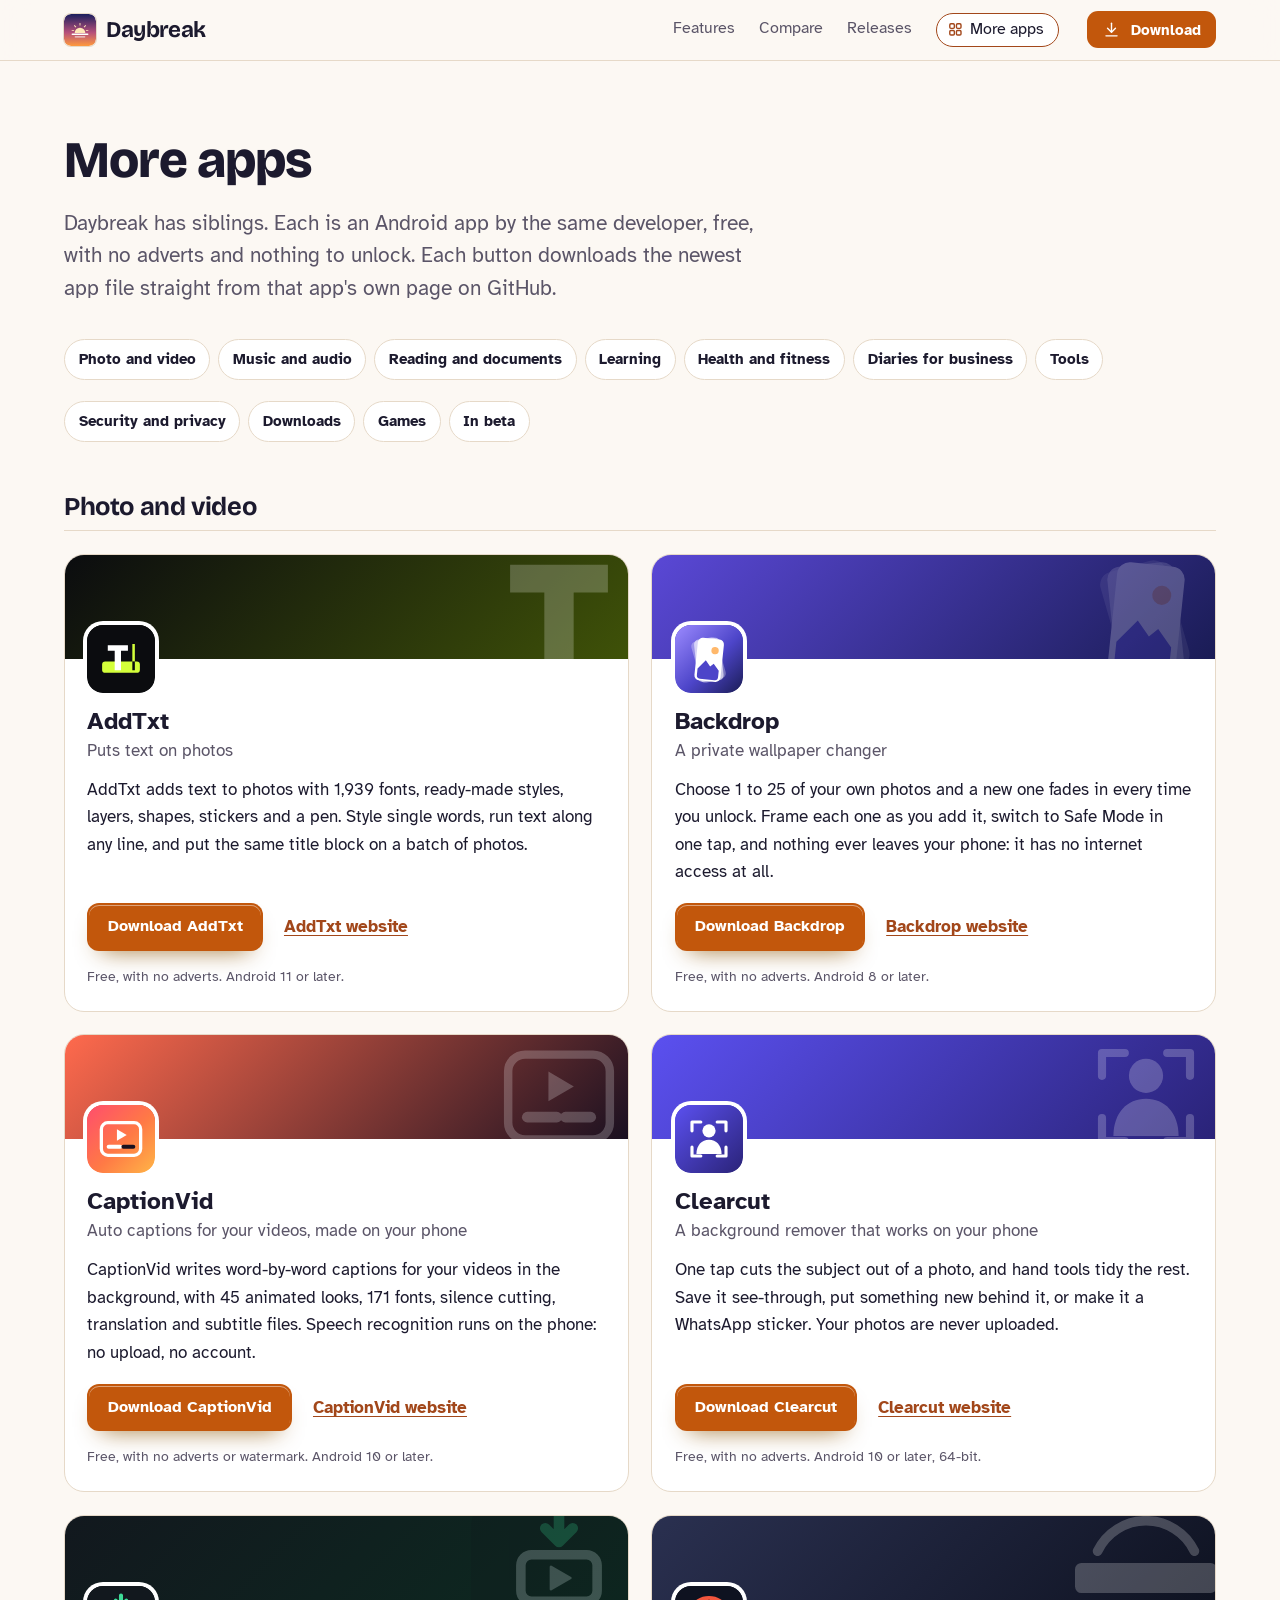
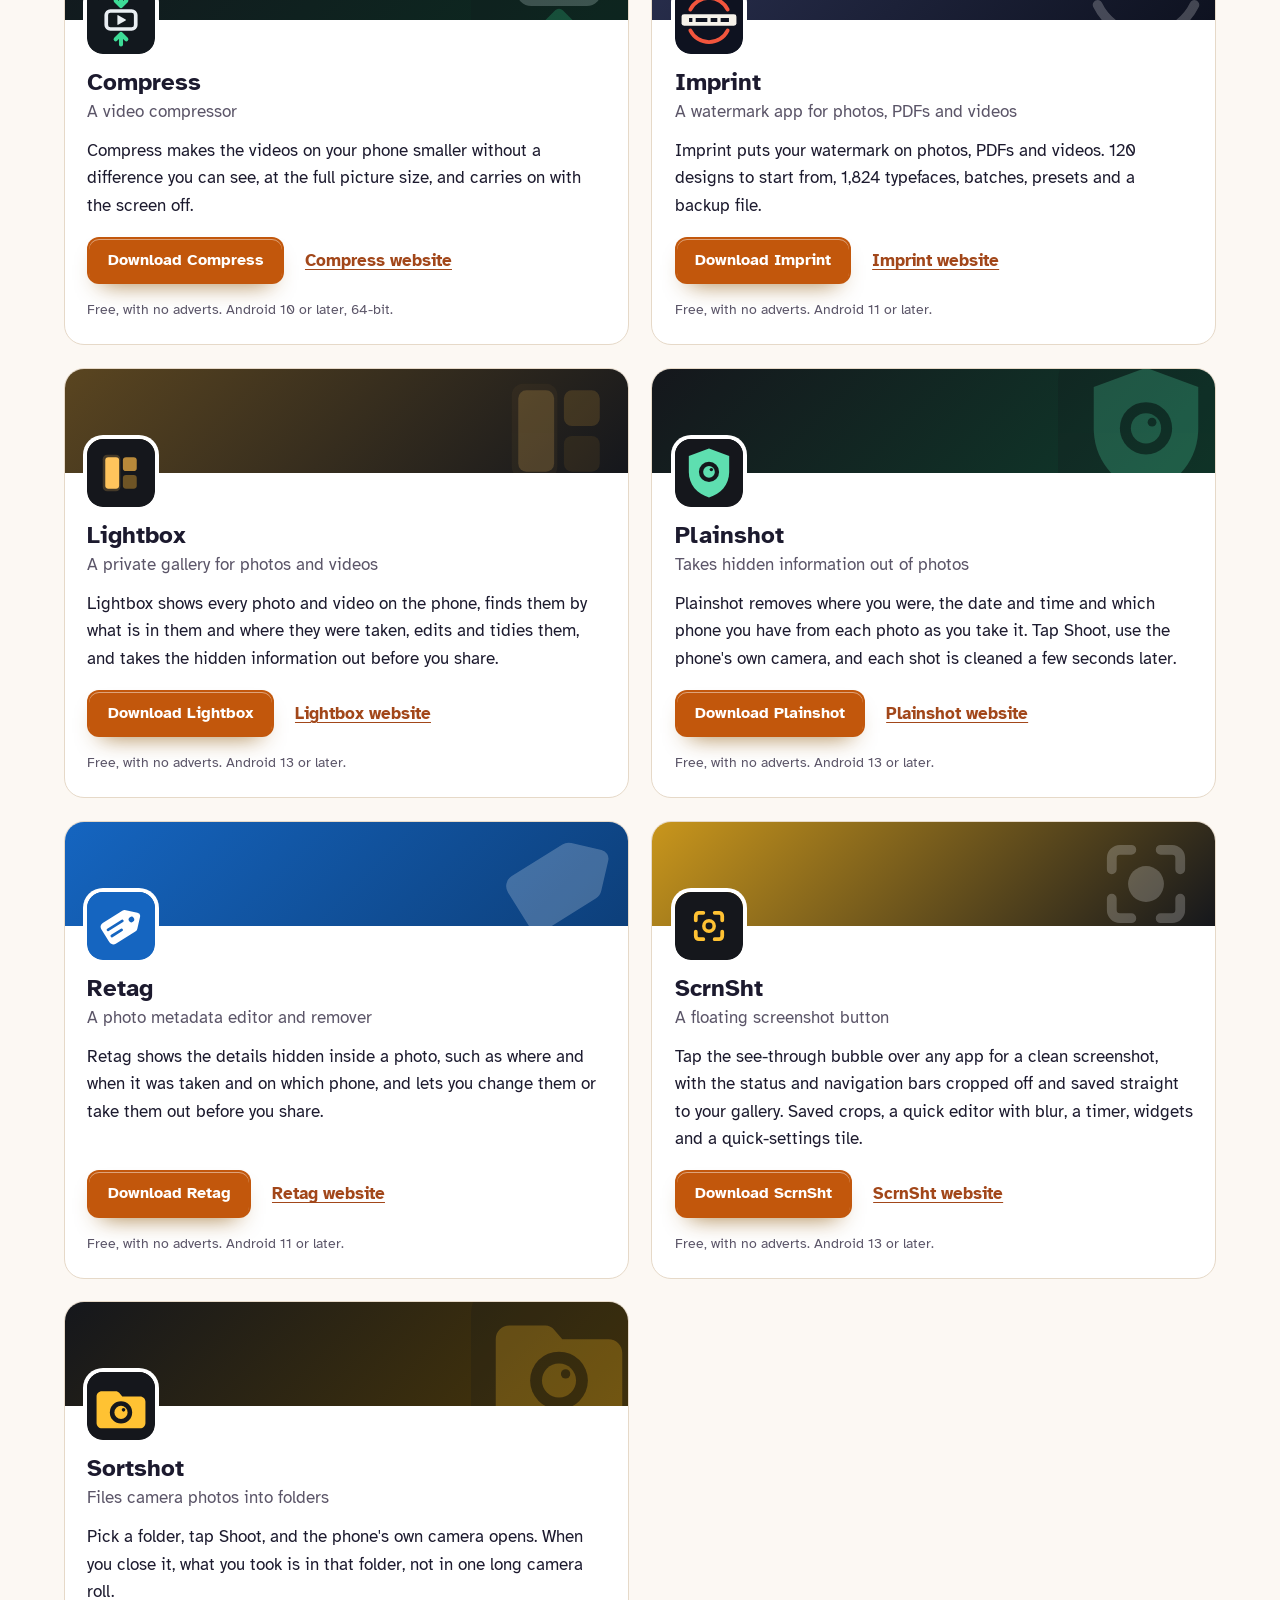
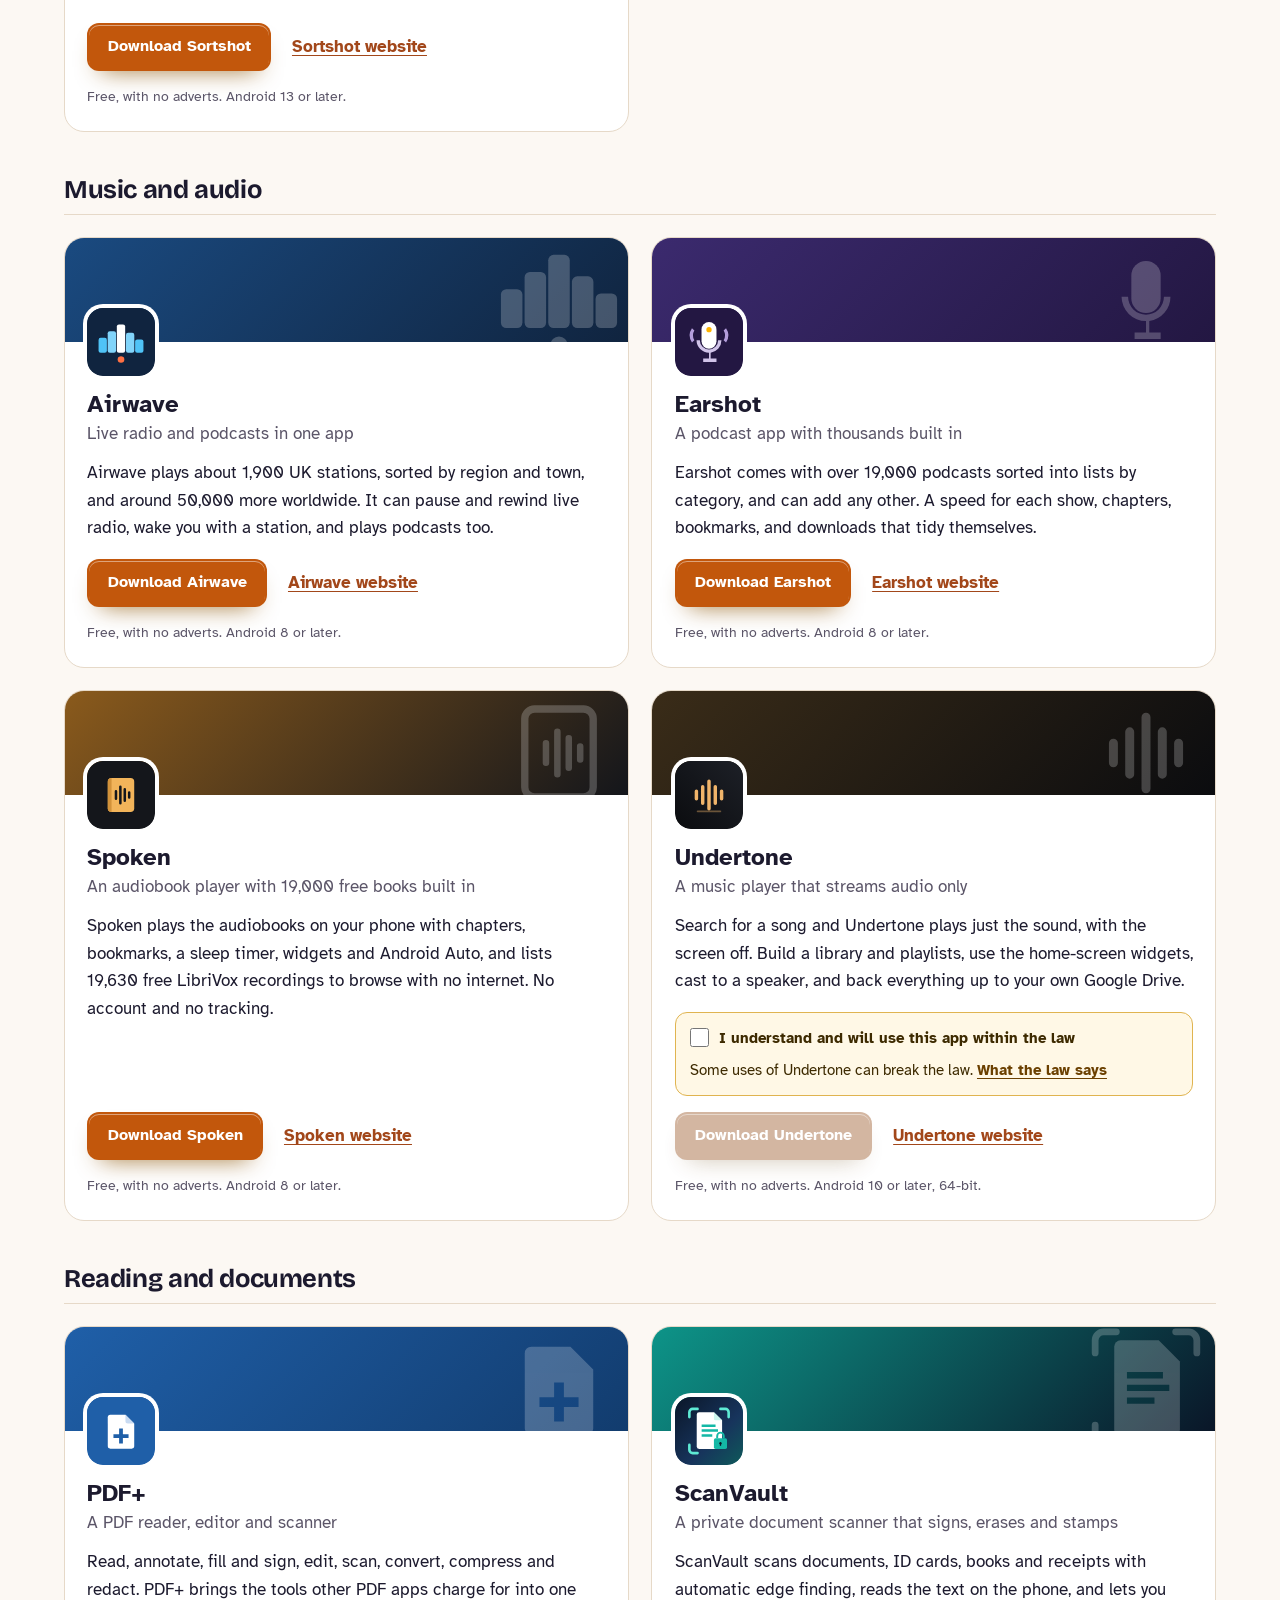
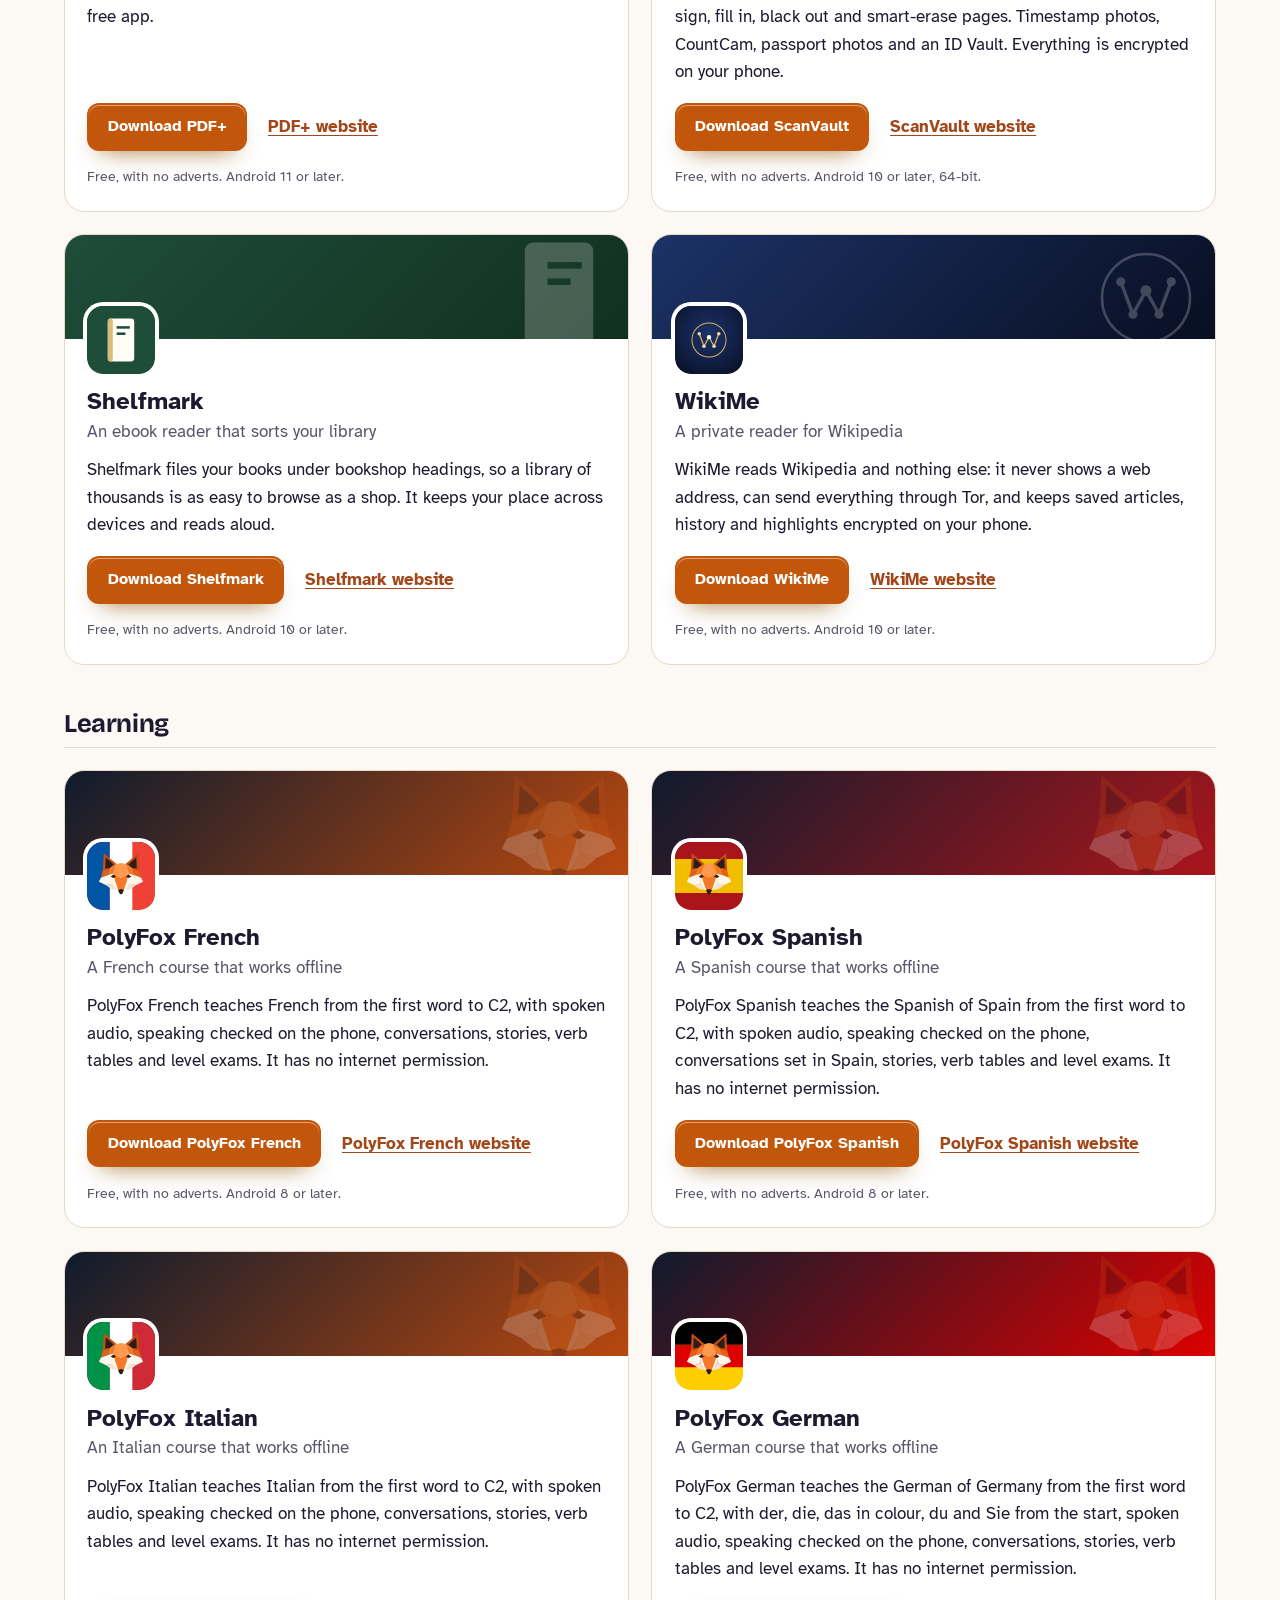
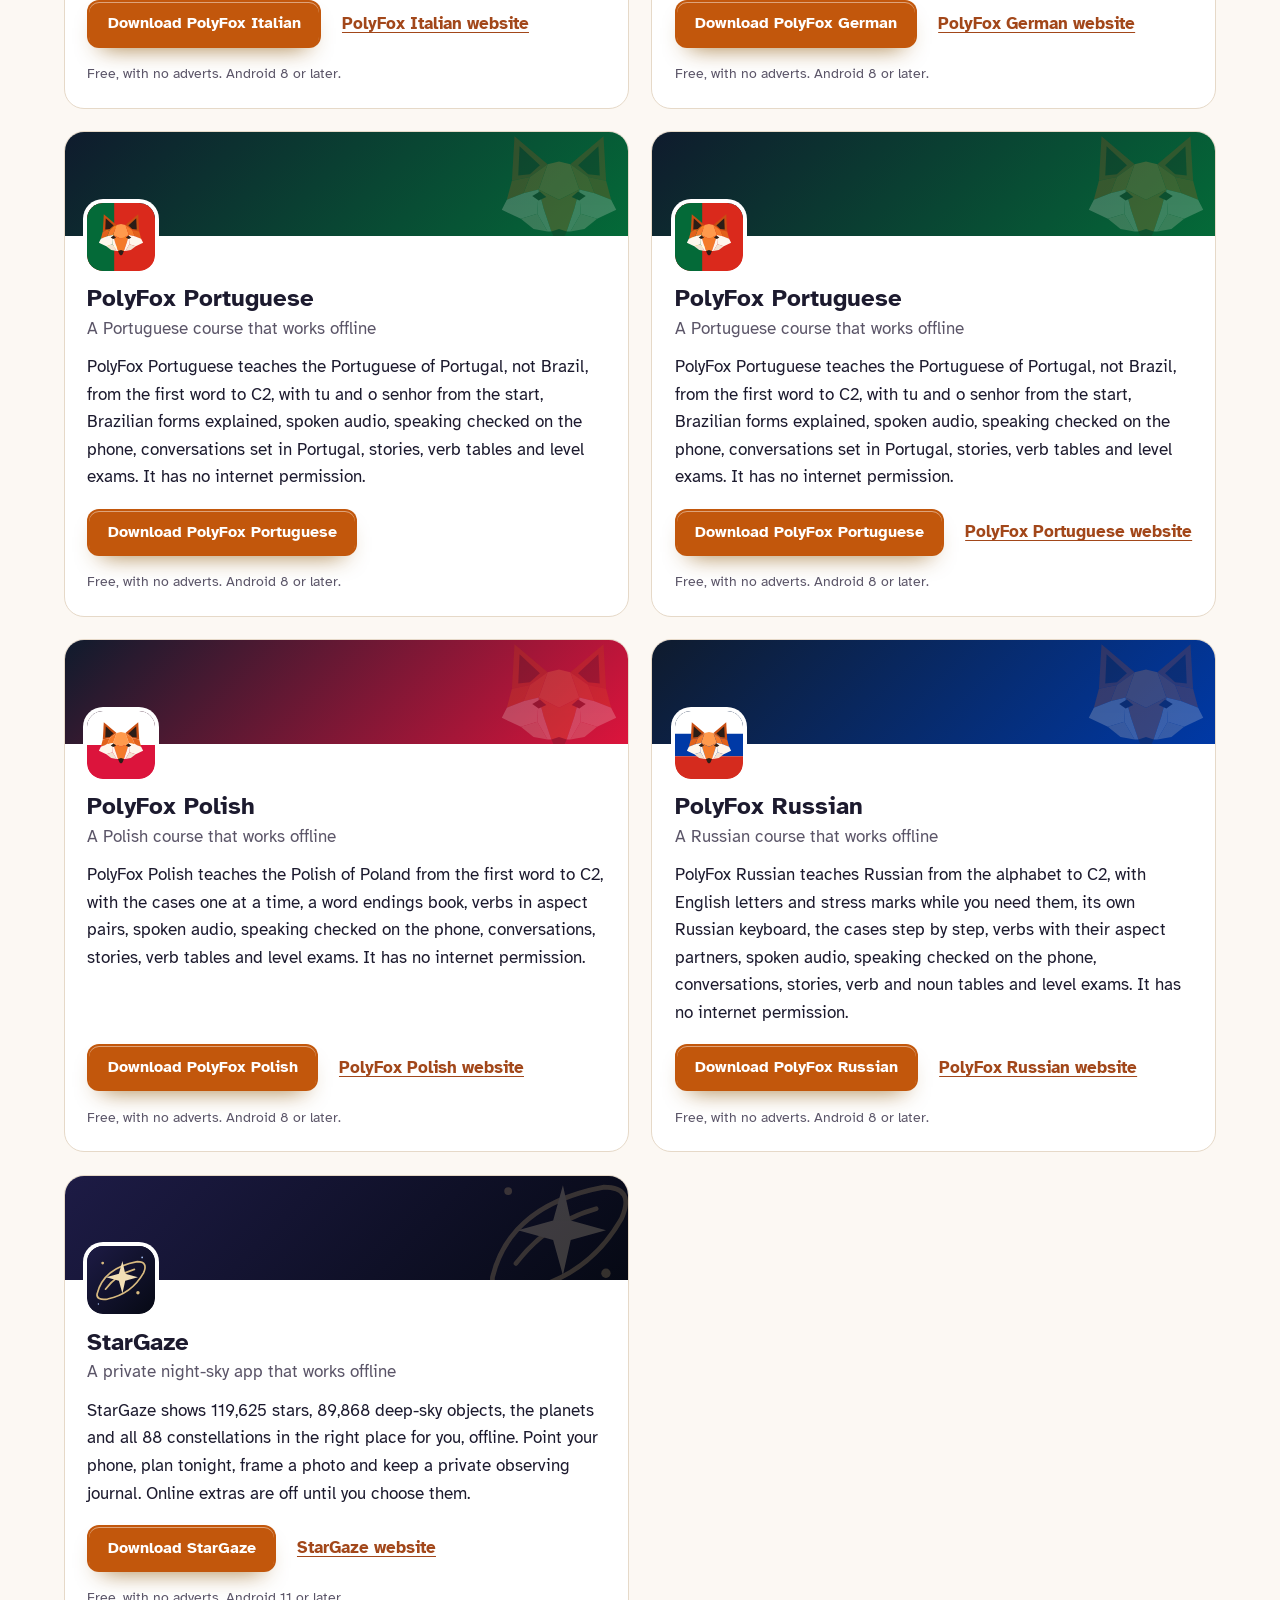
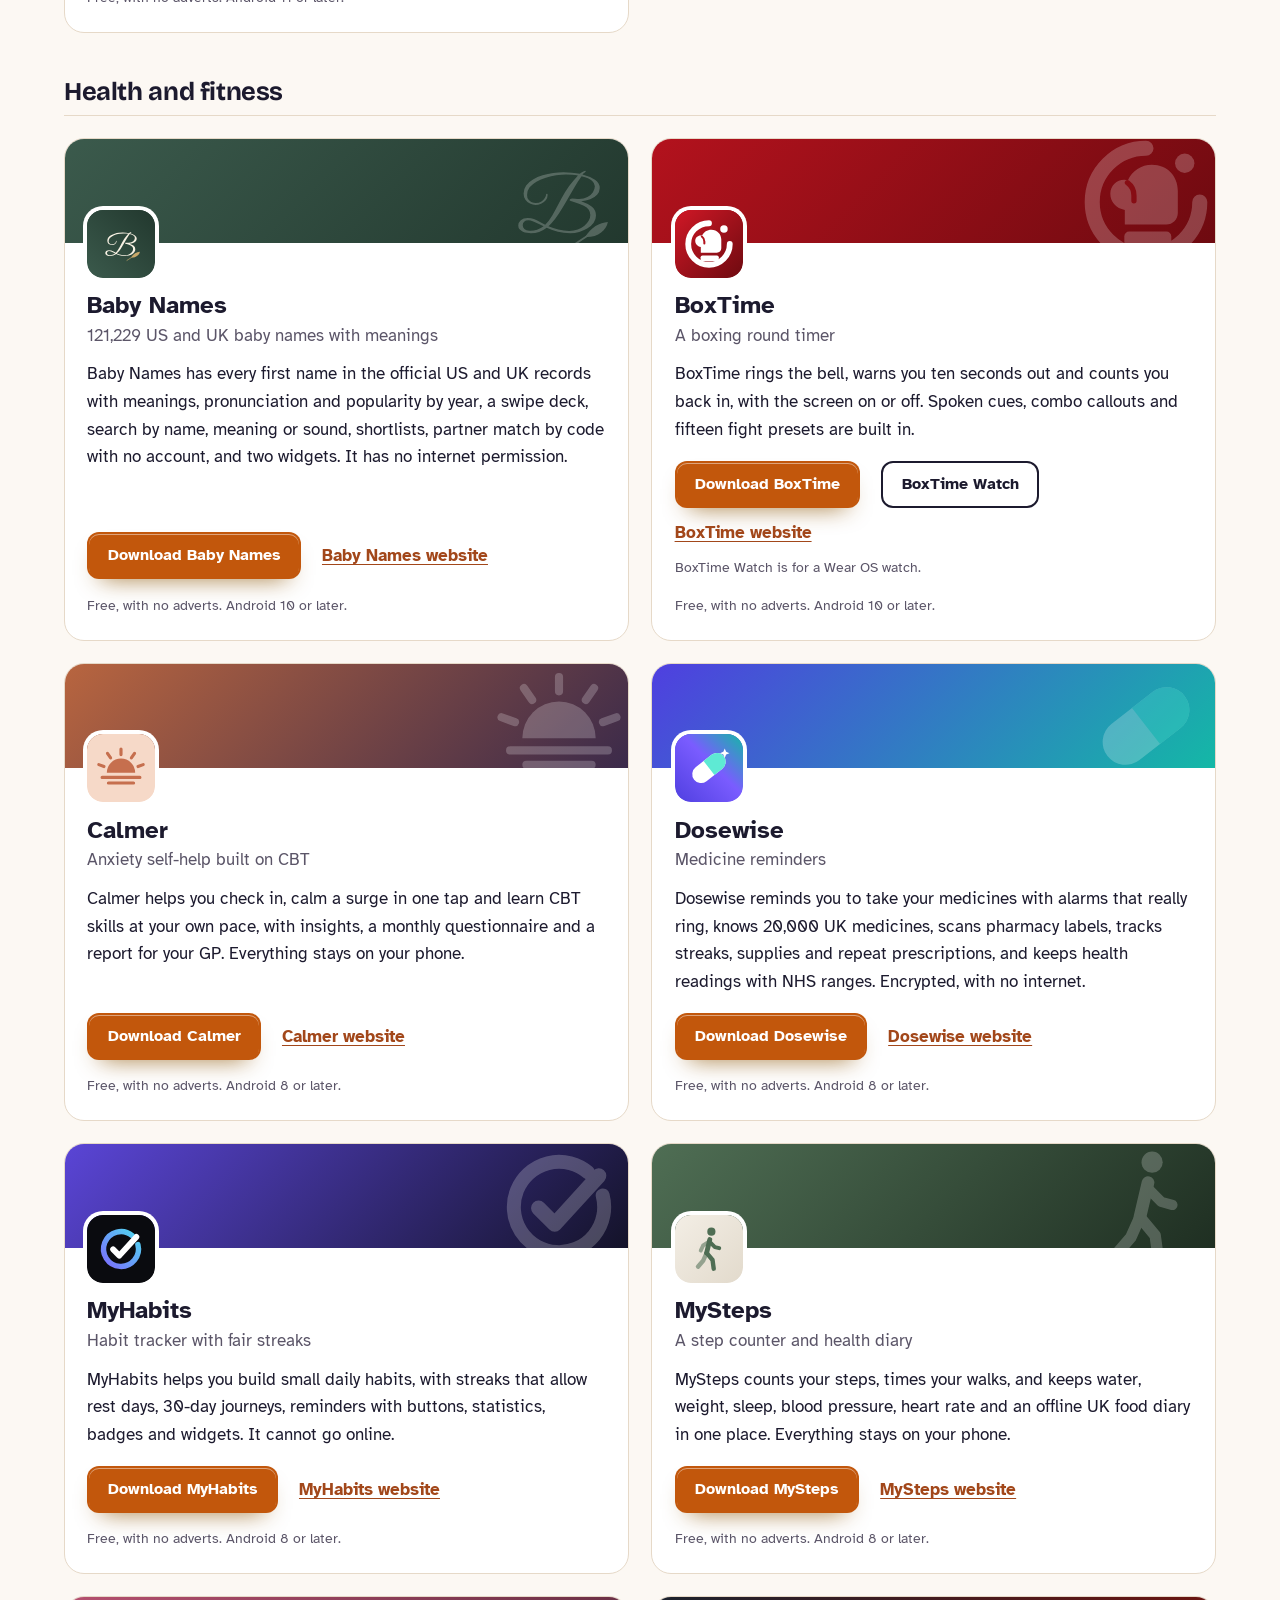
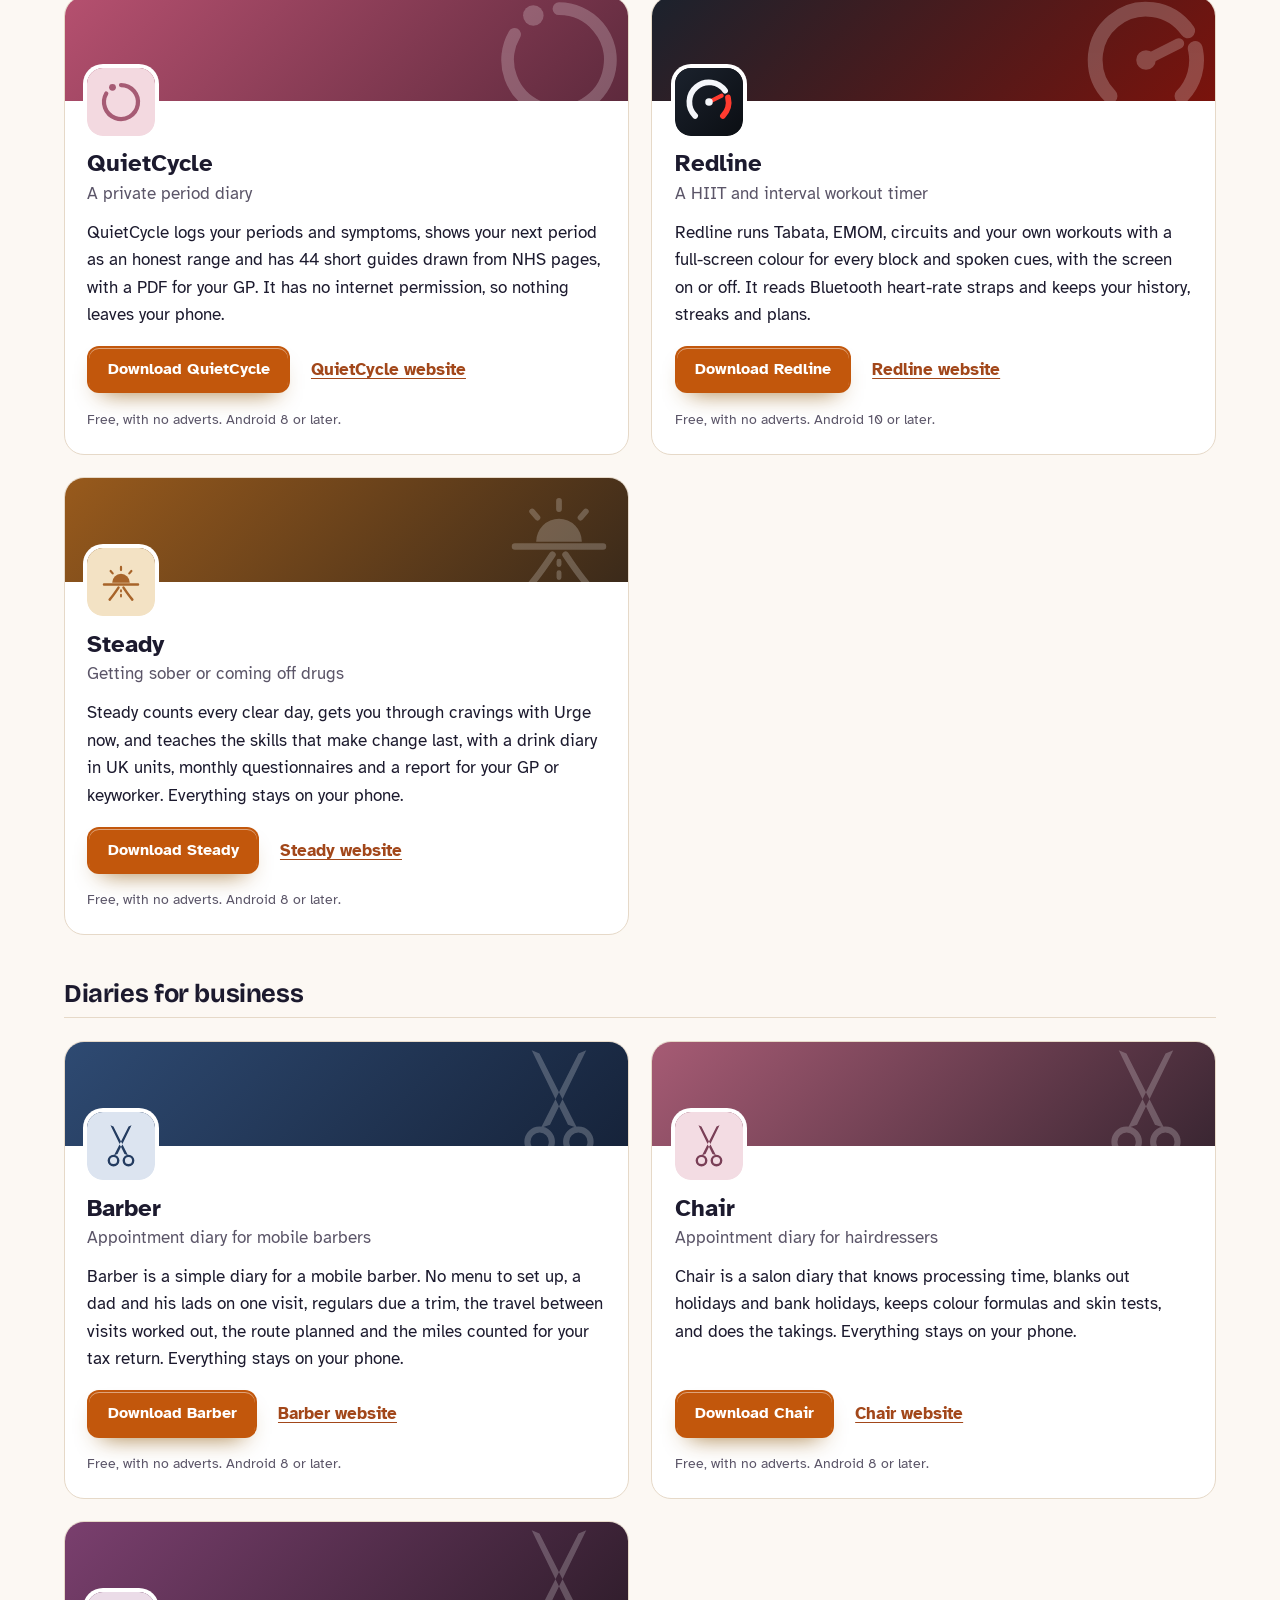
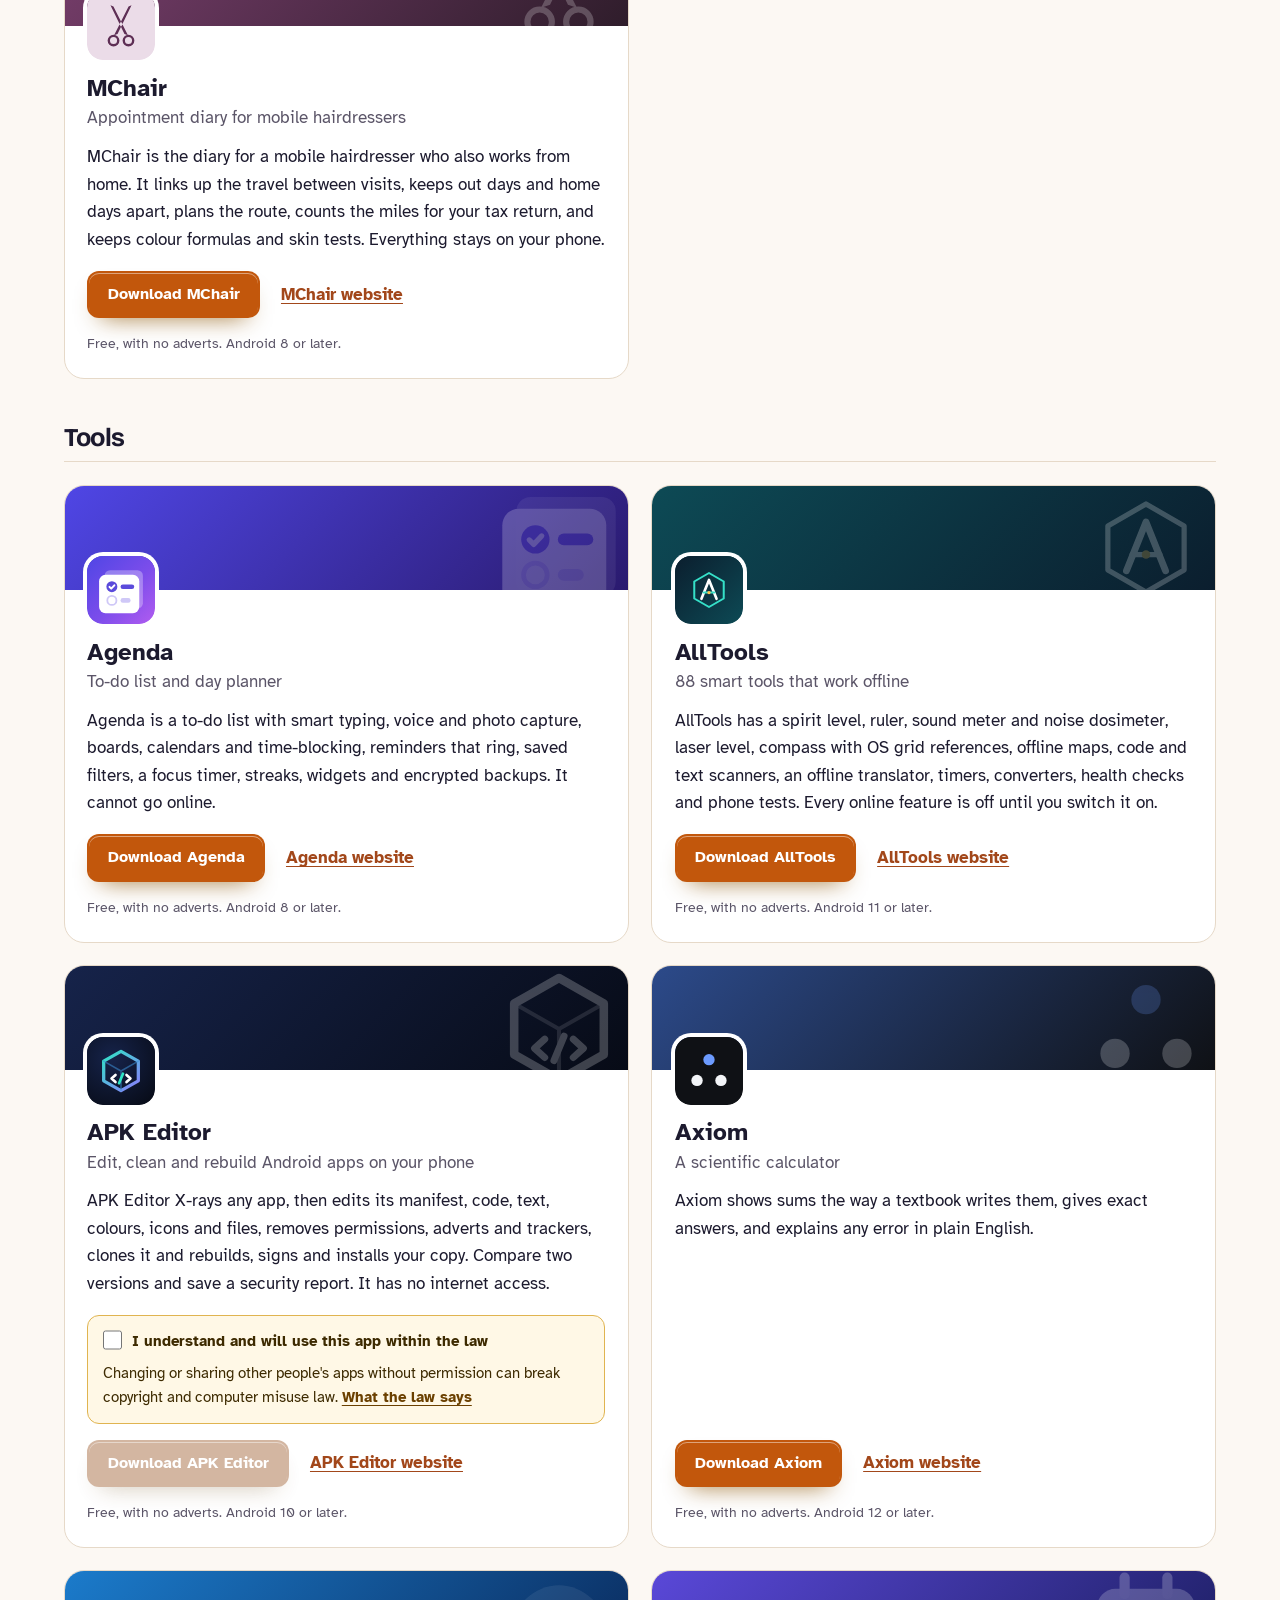
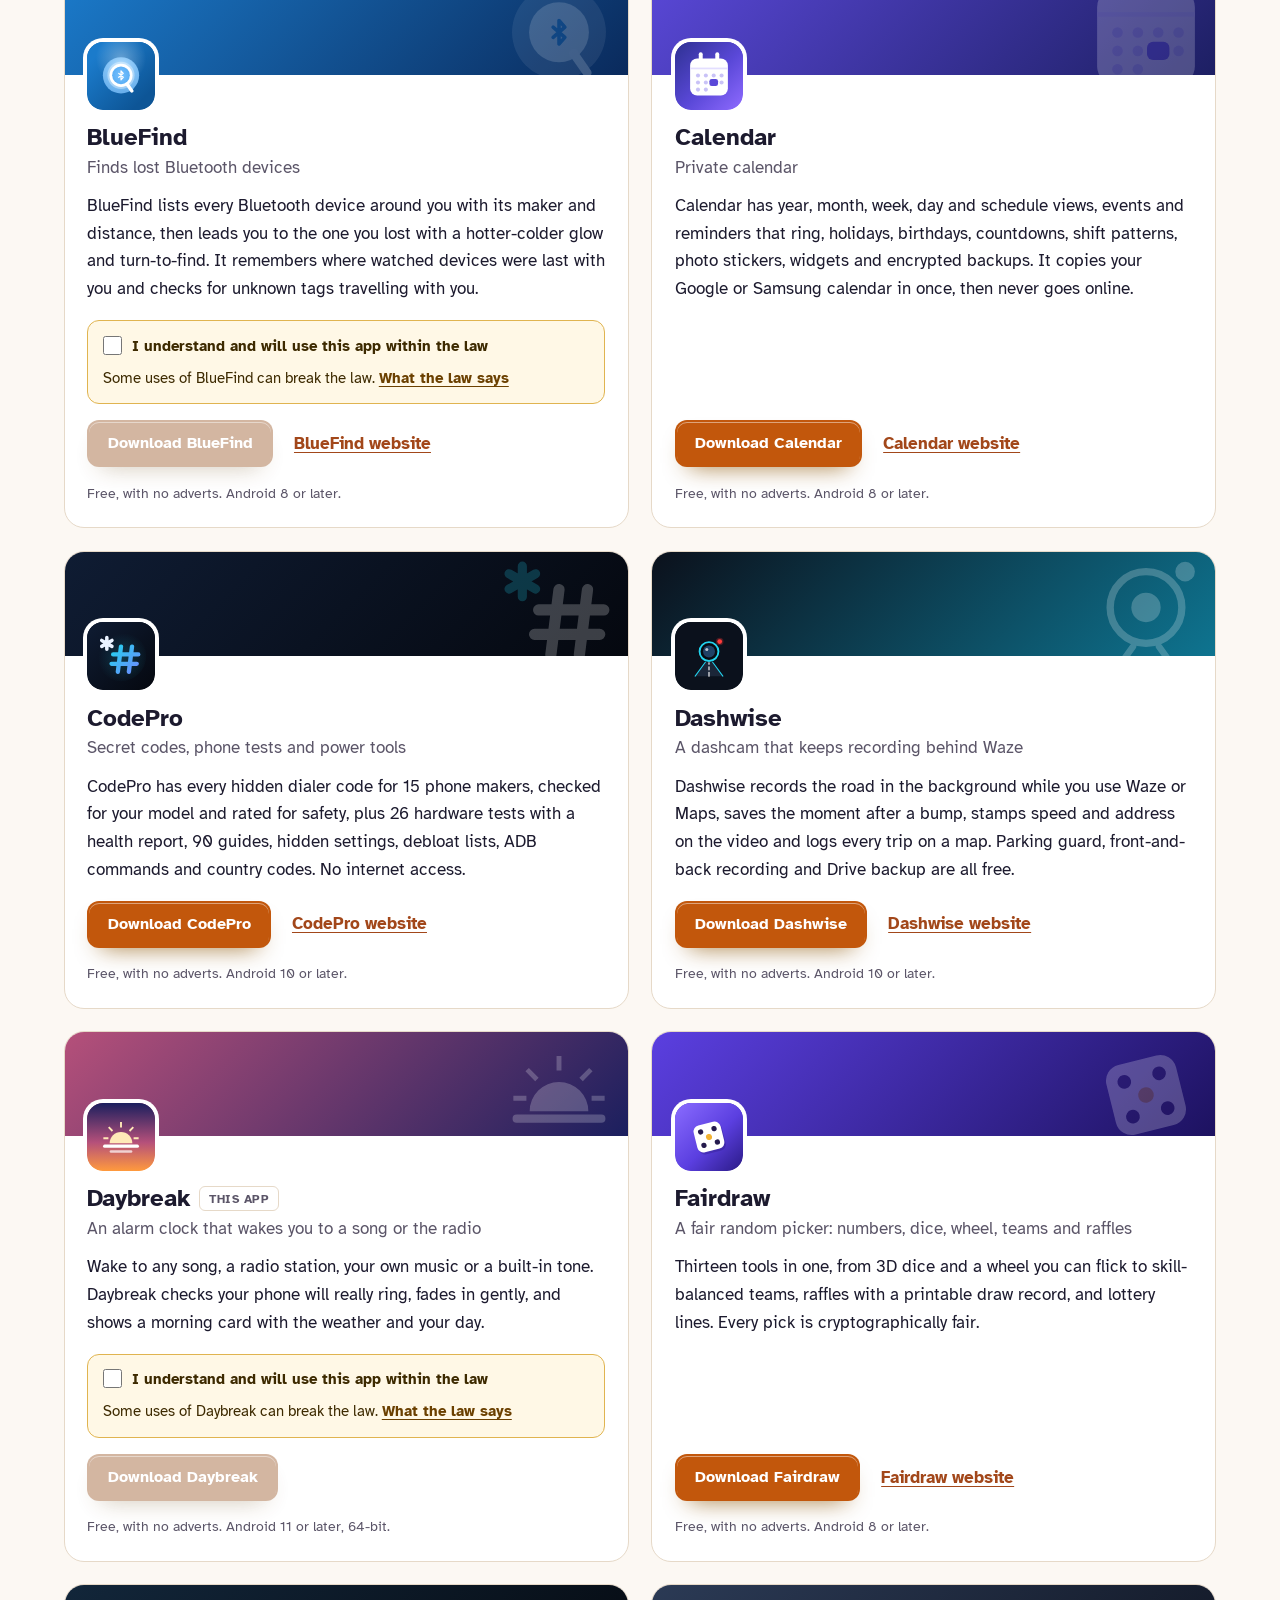
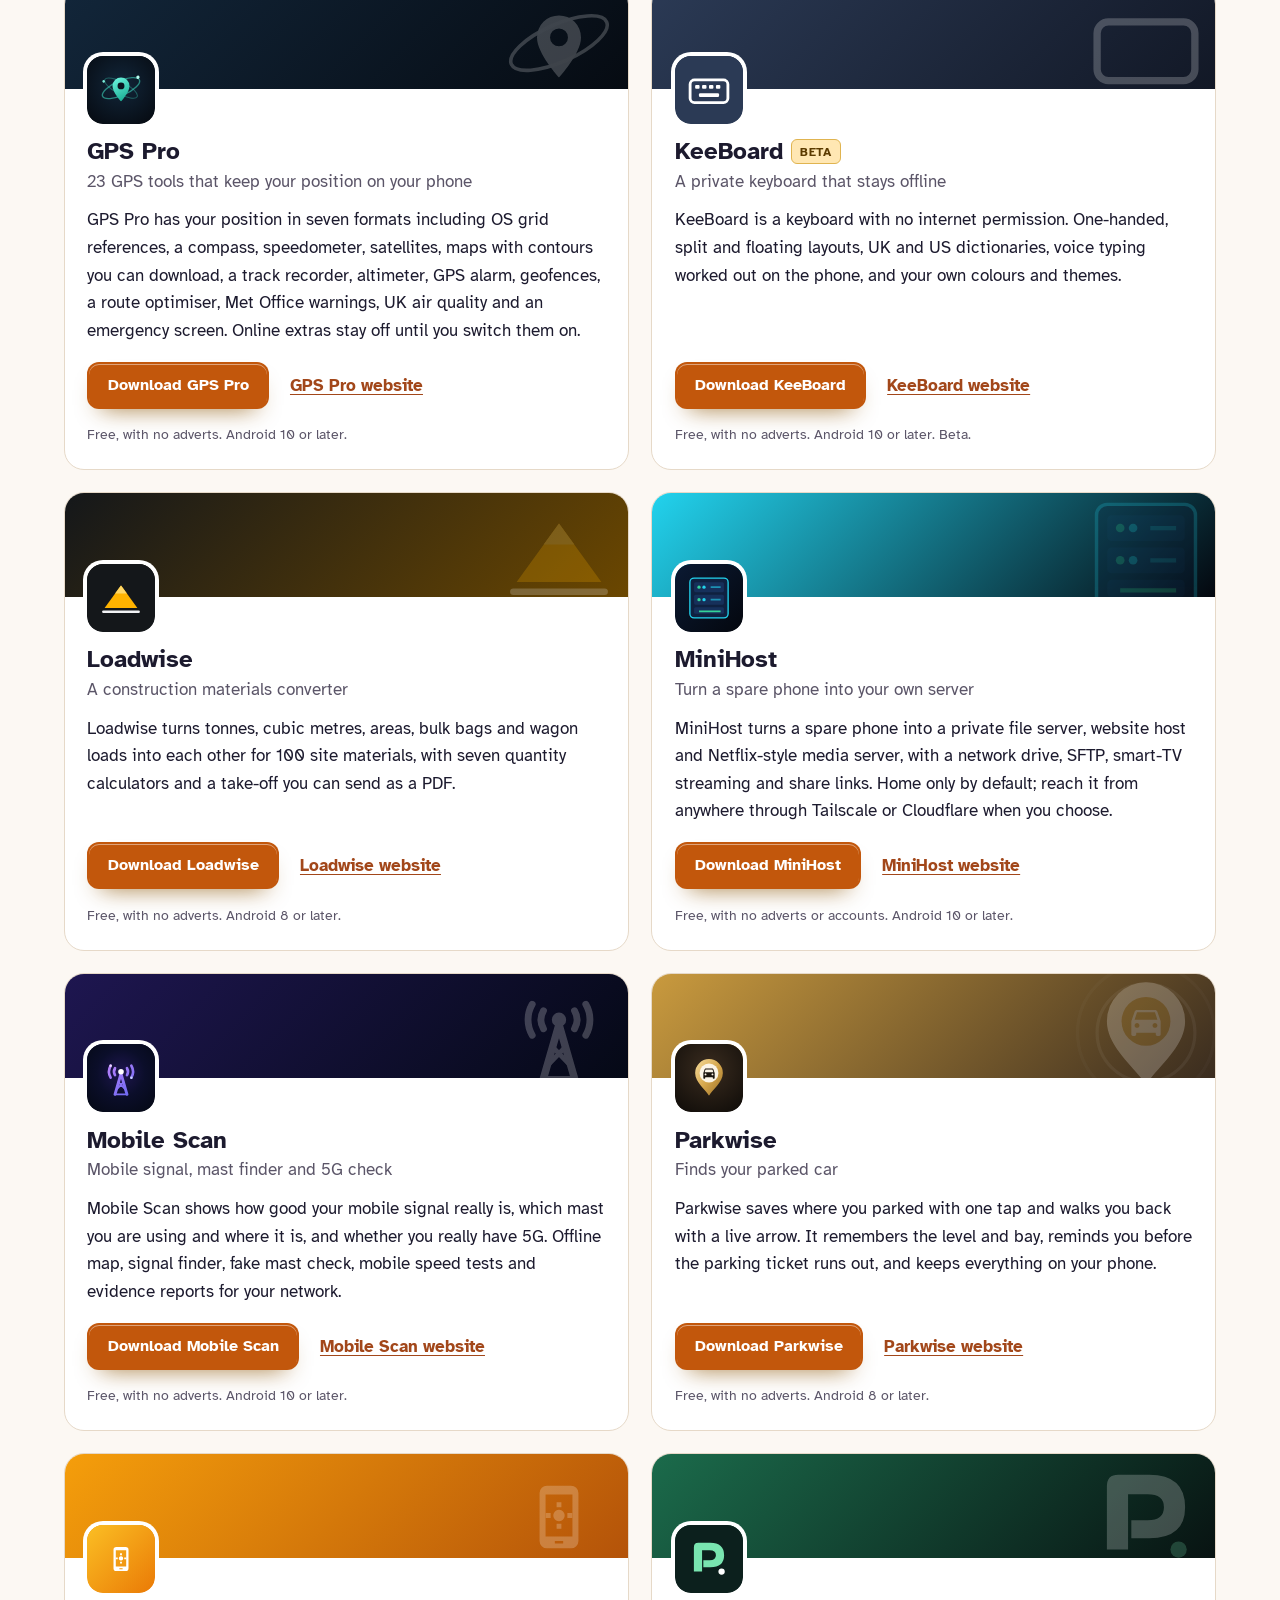
==== commit d8f47abf: "More apps: add Baby Names" ====
--- a/more-apps.html
+++ b/more-apps.html
@@ -4,7 +4,7 @@
 <meta charset="utf-8">
 <meta name="viewport" content="width=device-width, initial-scale=1">
 <title>More free Android apps from the maker of Daybreak</title>
-<meta name="description" content="All 96 free Android apps from the maker of Daybreak, in one list by category, each with its download and a link to its website.">
+<meta name="description" content="All 97 free Android apps from the maker of Daybreak, in one list by category, each with its download and a link to its website.">
 <meta name="author" content="Jonathan Jackson">
 <link rel="canonical" href="https://customgpter.github.io/daybreak/more-apps.html">
 <meta name="theme-color" content="#fcf8f3" media="(prefers-color-scheme: light)">
@@ -12,7 +12,7 @@
 <meta property="og:type" content="website">
 <meta property="og:site_name" content="Daybreak">
 <meta property="og:title" content="More free Android apps from the maker of Daybreak">
-<meta property="og:description" content="All 96 free Android apps from the maker of Daybreak, in one list by category, each with its download and a link to its website.">
+<meta property="og:description" content="All 97 free Android apps from the maker of Daybreak, in one list by category, each with its download and a link to its website.">
 <meta property="og:url" content="https://customgpter.github.io/daybreak/more-apps.html">
 <meta property="og:image" content="https://customgpter.github.io/daybreak/assets/og.png">
 <meta property="og:image:width" content="1200">
@@ -26,7 +26,7 @@
 <link rel="preload" href="./assets/fonts/atkinson-hyperlegible-latin-400-normal.woff2" as="font" type="font/woff2" crossorigin>
 <link rel="stylesheet" href="./assets/site.css?v=1">
 <link rel="stylesheet" href="./assets/house.css?v=1">
-<script type="application/ld+json">{"@context":"https://schema.org","@type":"ItemList","name":"Apps from the maker of Daybreak","url":"https://customgpter.github.io/daybreak/more-apps.html","itemListElement":[{"@type":"ListItem","position":1,"name":"AddTxt","url":"https://customgpter.github.io/addtxt/"},{"@type":"ListItem","position":2,"name":"Backdrop","url":"https://customgpter.github.io/backdrop/"},{"@type":"ListItem","position":3,"name":"CaptionVid","url":"https://customgpter.github.io/captionvid/"},{"@type":"ListItem","position":4,"name":"Clearcut","url":"https://customgpter.github.io/clearcut/"},{"@type":"ListItem","position":5,"name":"Compress","url":"https://customgpter.github.io/compress/"},{"@type":"ListItem","position":6,"name":"Imprint","url":"https://customgpter.github.io/imprint/"},{"@type":"ListItem","position":7,"name":"Lightbox","url":"https://customgpter.github.io/lightbox/"},{"@type":"ListItem","position":8,"name":"Plainshot","url":"https://customgpter.github.io/plainshot/"},{"@type":"ListItem","position":9,"name":"Retag","url":"https://customgpter.github.io/retag/"},{"@type":"ListItem","position":10,"name":"ScrnSht","url":"https://customgpter.github.io/scrnsht/"},{"@type":"ListItem","position":11,"name":"Sortshot","url":"https://customgpter.github.io/sortshot/"},{"@type":"ListItem","position":12,"name":"Airwave","url":"https://customgpter.github.io/airwave/"},{"@type":"ListItem","position":13,"name":"Earshot","url":"https://customgpter.github.io/earshot/"},{"@type":"ListItem","position":14,"name":"Spoken","url":"https://customgpter.github.io/spoken/"},{"@type":"ListItem","position":15,"name":"Undertone","url":"https://customgpter.github.io/undertone/"},{"@type":"ListItem","position":16,"name":"PDF+","url":"https://customgpter.github.io/pdfplus/"},{"@type":"ListItem","position":17,"name":"ScanVault","url":"https://customgpter.github.io/scanvault/"},{"@type":"ListItem","position":18,"name":"Shelfmark","url":"https://customgpter.github.io/shelfmark/"},{"@type":"ListItem","position":19,"name":"WikiMe","url":"https://customgpter.github.io/wikime/"},{"@type":"ListItem","position":20,"name":"PolyFox French","url":"https://customgpter.github.io/polyfox/"},{"@type":"ListItem","position":21,"name":"PolyFox German","url":"https://customgpter.github.io/polyfox-german/"},{"@type":"ListItem","position":22,"name":"PolyFox Portuguese","url":"https://customgpter.github.io/polyfox-portuguese/"},{"@type":"ListItem","position":23,"name":"PolyFox Polish","url":"https://customgpter.github.io/polyfox-polish/"},{"@type":"ListItem","position":24,"name":"PolyFox Russian","url":"https://customgpter.github.io/polyfox-russian/"},{"@type":"ListItem","position":25,"name":"StarGaze","url":"https://customgpter.github.io/stargaze/"},{"@type":"ListItem","position":26,"name":"BoxTime","url":"https://customgpter.github.io/boxtime/"},{"@type":"ListItem","position":27,"name":"Calmer","url":"https://customgpter.github.io/calmer/"},{"@type":"ListItem","position":28,"name":"Dosewise","url":"https://customgpter.github.io/dosewise/"},{"@type":"ListItem","position":29,"name":"MyHabits","url":"https://customgpter.github.io/myhabits/"},{"@type":"ListItem","position":30,"name":"MySteps","url":"https://customgpter.github.io/mysteps/"},{"@type":"ListItem","position":31,"name":"QuietCycle","url":"https://customgpter.github.io/quietcycle/"},{"@type":"ListItem","position":32,"name":"Redline","url":"https://customgpter.github.io/redline/"},{"@type":"ListItem","position":33,"name":"Steady","url":"https://customgpter.github.io/steady/"},{"@type":"ListItem","position":34,"name":"Barber","url":"https://customgpter.github.io/barber/"},{"@type":"ListItem","position":35,"name":"Chair","url":"https://customgpter.github.io/chair/"},{"@type":"ListItem","position":36,"name":"MChair","url":"https://customgpter.github.io/mchair/"},{"@type":"ListItem","position":37,"name":"Agenda","url":"https://customgpter.github.io/agenda/"},{"@type":"ListItem","position":38,"name":"AllTools","url":"https://customgpter.github.io/alltools/"},{"@type":"ListItem","position":39,"name":"APK Editor","url":"https://customgpter.github.io/apkeditor/"},{"@type":"ListItem","position":40,"name":"Axiom","url":"https://customgpter.github.io/axiom/"},{"@type":"ListItem","position":41,"name":"BlueFind","url":"https://customgpter.github.io/bluefind/"},{"@type":"ListItem","position":42,"name":"Calendar","url":"https://customgpter.github.io/calendar/"},{"@type":"ListItem","position":43,"name":"CodePro","url":"https://customgpter.github.io/codepro/"},{"@type":"ListItem","position":44,"name":"Dashwise","url":"https://customgpter.github.io/dashwise/"},{"@type":"ListItem","position":45,"name":"Daybreak","url":"https://customgpter.github.io/daybreak/"},{"@type":"ListItem","position":46,"name":"Fairdraw","url":"https://customgpter.github.io/fairdraw/"},{"@type":"ListItem","position":47,"name":"GPS Pro","url":"https://customgpter.github.io/gpspro/"},{"@type":"ListItem","position":48,"name":"KeeBoard","url":"https://customgpter.github.io/keeboard/"},{"@type":"ListItem","position":49,"name":"Loadwise","url":"https://customgpter.github.io/loadwise/"},{"@type":"ListItem","position":50,"name":"MiniHost","url":"https://customgpter.github.io/minihost/"},{"@type":"ListItem","position":51,"name":"Mobile Scan","url":"https://customgpter.github.io/mobilescan/"},{"@type":"ListItem","position":52,"name":"Parkwise","url":"https://customgpter.github.io/parkwise/"},{"@type":"ListItem","position":53,"name":"Pocketmind","url":"https://customgpter.github.io/pocketmind/"},{"@type":"ListItem","position":54,"name":"Refine","url":"https://customgpter.github.io/refine/"},{"@type":"ListItem","position":55,"name":"Shiftwise","url":"https://customgpter.github.io/shiftwise/"},{"@type":"ListItem","position":56,"name":"SimpleCalc","url":"https://customgpter.github.io/simplecalc/"},{"@type":"ListItem","position":57,"name":"Skyline","url":"https://customgpter.github.io/skyline/"},{"@type":"ListItem","position":58,"name":"Slipway","url":"https://customgpter.github.io/slipway/"},{"@type":"ListItem","position":59,"name":"Tagger","url":"https://customgpter.github.io/tagger/"},{"@type":"ListItem","position":60,"name":"TotalClean","url":"https://customgpter.github.io/totalclean/"},{"@type":"ListItem","position":61,"name":"TVLink","url":"https://customgpter.github.io/tvlink/"},{"@type":"ListItem","position":62,"name":"Unbox","url":"https://customgpter.github.io/unbox/"},{"@type":"ListItem","position":63,"name":"WhatsKeep","url":"https://customgpter.github.io/whatskeep/"},{"@type":"ListItem","position":64,"name":"WiFi Scan","url":"https://customgpter.github.io/wifiscan/"},{"@type":"ListItem","position":65,"name":"Auditly","url":"https://customgpter.github.io/auditly/"},{"@type":"ListItem","position":66,"name":"Backchannel","url":"https://customgpter.github.io/backchannel/"},{"@type":"ListItem","position":67,"name":"ENotes","url":"https://customgpter.github.io/enotes/"},{"@type":"ListItem","position":68,"name":"FindMe","url":"https://customgpter.github.io/findme/"},{"@type":"ListItem","position":69,"name":"iLock","url":"https://customgpter.github.io/ilock/"},{"@type":"ListItem","position":70,"name":"ImSafe","url":"https://customgpter.github.io/imsafe/"},{"@type":"ListItem","position":71,"name":"IShred","url":"https://customgpter.github.io/ishred/"},{"@type":"ListItem","position":72,"name":"LockBox","url":"https://customgpter.github.io/lockbox/"},{"@type":"ListItem","position":73,"name":"PassVault","url":"https://customgpter.github.io/passvault/"},{"@type":"ListItem","position":74,"name":"SpyFind","url":"https://customgpter.github.io/spyfind/"},{"@type":"ListItem","position":75,"name":"TextWipe","url":"https://customgpter.github.io/textwipe/"},{"@type":"ListItem","position":76,"name":"Tracewire","url":"https://customgpter.github.io/tracewire/"},{"@type":"ListItem","position":77,"name":"Vigil","url":"https://customgpter.github.io/vigil/"},{"@type":"ListItem","position":78,"name":"Grab","url":"https://customgpter.github.io/grab/"},{"@type":"ListItem","position":79,"name":"Swarm","url":"https://customgpter.github.io/swarm/"},{"@type":"ListItem","position":80,"name":"Plane Games","url":"https://customgpter.github.io/plane-games/"},{"@type":"ListItem","position":81,"name":"Ninefold","url":"https://customgpter.github.io/ninefold/"},{"@type":"ListItem","position":82,"name":"Cubewise","url":"https://customgpter.github.io/cubewise/"},{"@type":"ListItem","position":83,"name":"Tilewise","url":"https://customgpter.github.io/tilewise/"},{"@type":"ListItem","position":84,"name":"Letterwise","url":"https://customgpter.github.io/letterwise/"},{"@type":"ListItem","position":85,"name":"Kingside","url":"https://customgpter.github.io/kingside/"},{"@type":"ListItem","position":86,"name":"Deckhand","url":"https://customgpter.github.io/deckhand/"},{"@type":"ListItem","position":87,"name":"SNESForge","url":"https://customgpter.github.io/snesforge/"},{"@type":"ListItem","position":88,"name":"Fame Boy","url":"https://customgpter.github.io/fameboy/"},{"@type":"ListItem","position":89,"name":"PSPPro","url":"https://customgpter.github.io/psppro/"},{"@type":"ListItem","position":90,"name":"MegaGen","url":"https://customgpter.github.io/megagen/"},{"@type":"ListItem","position":91,"name":"QVR","url":"https://customgpter.github.io/qvr/"},{"@type":"ListItem","position":92,"name":"QVR Watch","url":"https://customgpter.github.io/qvr-watch/"},{"@type":"ListItem","position":93,"name":"QVRLite","url":"https://customgpter.github.io/qvrlite/"},{"@type":"ListItem","position":94,"name":"Onionz","url":"https://customgpter.github.io/onionz/"},{"@type":"ListItem","position":95,"name":"OnionzWeb","url":"https://customgpter.github.io/onionzweb/"}]}</script>
+<script type="application/ld+json">{"@context":"https://schema.org","@type":"ItemList","name":"Apps from the maker of Daybreak","url":"https://customgpter.github.io/daybreak/more-apps.html","itemListElement":[{"@type":"ListItem","position":1,"name":"AddTxt","url":"https://customgpter.github.io/addtxt/"},{"@type":"ListItem","position":2,"name":"Backdrop","url":"https://customgpter.github.io/backdrop/"},{"@type":"ListItem","position":3,"name":"CaptionVid","url":"https://customgpter.github.io/captionvid/"},{"@type":"ListItem","position":4,"name":"Clearcut","url":"https://customgpter.github.io/clearcut/"},{"@type":"ListItem","position":5,"name":"Compress","url":"https://customgpter.github.io/compress/"},{"@type":"ListItem","position":6,"name":"Imprint","url":"https://customgpter.github.io/imprint/"},{"@type":"ListItem","position":7,"name":"Lightbox","url":"https://customgpter.github.io/lightbox/"},{"@type":"ListItem","position":8,"name":"Plainshot","url":"https://customgpter.github.io/plainshot/"},{"@type":"ListItem","position":9,"name":"Retag","url":"https://customgpter.github.io/retag/"},{"@type":"ListItem","position":10,"name":"ScrnSht","url":"https://customgpter.github.io/scrnsht/"},{"@type":"ListItem","position":11,"name":"Sortshot","url":"https://customgpter.github.io/sortshot/"},{"@type":"ListItem","position":12,"name":"Airwave","url":"https://customgpter.github.io/airwave/"},{"@type":"ListItem","position":13,"name":"Earshot","url":"https://customgpter.github.io/earshot/"},{"@type":"ListItem","position":14,"name":"Spoken","url":"https://customgpter.github.io/spoken/"},{"@type":"ListItem","position":15,"name":"Undertone","url":"https://customgpter.github.io/undertone/"},{"@type":"ListItem","position":16,"name":"PDF+","url":"https://customgpter.github.io/pdfplus/"},{"@type":"ListItem","position":17,"name":"ScanVault","url":"https://customgpter.github.io/scanvault/"},{"@type":"ListItem","position":18,"name":"Shelfmark","url":"https://customgpter.github.io/shelfmark/"},{"@type":"ListItem","position":19,"name":"WikiMe","url":"https://customgpter.github.io/wikime/"},{"@type":"ListItem","position":20,"name":"PolyFox French","url":"https://customgpter.github.io/polyfox/"},{"@type":"ListItem","position":21,"name":"PolyFox German","url":"https://customgpter.github.io/polyfox-german/"},{"@type":"ListItem","position":22,"name":"PolyFox Portuguese","url":"https://customgpter.github.io/polyfox-portuguese/"},{"@type":"ListItem","position":23,"name":"PolyFox Polish","url":"https://customgpter.github.io/polyfox-polish/"},{"@type":"ListItem","position":24,"name":"PolyFox Russian","url":"https://customgpter.github.io/polyfox-russian/"},{"@type":"ListItem","position":25,"name":"StarGaze","url":"https://customgpter.github.io/stargaze/"},{"@type":"ListItem","position":26,"name":"Baby Names","url":"https://customgpter.github.io/babynames/"},{"@type":"ListItem","position":27,"name":"BoxTime","url":"https://customgpter.github.io/boxtime/"},{"@type":"ListItem","position":28,"name":"Calmer","url":"https://customgpter.github.io/calmer/"},{"@type":"ListItem","position":29,"name":"Dosewise","url":"https://customgpter.github.io/dosewise/"},{"@type":"ListItem","position":30,"name":"MyHabits","url":"https://customgpter.github.io/myhabits/"},{"@type":"ListItem","position":31,"name":"MySteps","url":"https://customgpter.github.io/mysteps/"},{"@type":"ListItem","position":32,"name":"QuietCycle","url":"https://customgpter.github.io/quietcycle/"},{"@type":"ListItem","position":33,"name":"Redline","url":"https://customgpter.github.io/redline/"},{"@type":"ListItem","position":34,"name":"Steady","url":"https://customgpter.github.io/steady/"},{"@type":"ListItem","position":35,"name":"Barber","url":"https://customgpter.github.io/barber/"},{"@type":"ListItem","position":36,"name":"Chair","url":"https://customgpter.github.io/chair/"},{"@type":"ListItem","position":37,"name":"MChair","url":"https://customgpter.github.io/mchair/"},{"@type":"ListItem","position":38,"name":"Agenda","url":"https://customgpter.github.io/agenda/"},{"@type":"ListItem","position":39,"name":"AllTools","url":"https://customgpter.github.io/alltools/"},{"@type":"ListItem","position":40,"name":"APK Editor","url":"https://customgpter.github.io/apkeditor/"},{"@type":"ListItem","position":41,"name":"Axiom","url":"https://customgpter.github.io/axiom/"},{"@type":"ListItem","position":42,"name":"BlueFind","url":"https://customgpter.github.io/bluefind/"},{"@type":"ListItem","position":43,"name":"Calendar","url":"https://customgpter.github.io/calendar/"},{"@type":"ListItem","position":44,"name":"CodePro","url":"https://customgpter.github.io/codepro/"},{"@type":"ListItem","position":45,"name":"Dashwise","url":"https://customgpter.github.io/dashwise/"},{"@type":"ListItem","position":46,"name":"Daybreak","url":"https://customgpter.github.io/daybreak/"},{"@type":"ListItem","position":47,"name":"Fairdraw","url":"https://customgpter.github.io/fairdraw/"},{"@type":"ListItem","position":48,"name":"GPS Pro","url":"https://customgpter.github.io/gpspro/"},{"@type":"ListItem","position":49,"name":"KeeBoard","url":"https://customgpter.github.io/keeboard/"},{"@type":"ListItem","position":50,"name":"Loadwise","url":"https://customgpter.github.io/loadwise/"},{"@type":"ListItem","position":51,"name":"MiniHost","url":"https://customgpter.github.io/minihost/"},{"@type":"ListItem","position":52,"name":"Mobile Scan","url":"https://customgpter.github.io/mobilescan/"},{"@type":"ListItem","position":53,"name":"Parkwise","url":"https://customgpter.github.io/parkwise/"},{"@type":"ListItem","position":54,"name":"Pocketmind","url":"https://customgpter.github.io/pocketmind/"},{"@type":"ListItem","position":55,"name":"Refine","url":"https://customgpter.github.io/refine/"},{"@type":"ListItem","position":56,"name":"Shiftwise","url":"https://customgpter.github.io/shiftwise/"},{"@type":"ListItem","position":57,"name":"SimpleCalc","url":"https://customgpter.github.io/simplecalc/"},{"@type":"ListItem","position":58,"name":"Skyline","url":"https://customgpter.github.io/skyline/"},{"@type":"ListItem","position":59,"name":"Slipway","url":"https://customgpter.github.io/slipway/"},{"@type":"ListItem","position":60,"name":"Tagger","url":"https://customgpter.github.io/tagger/"},{"@type":"ListItem","position":61,"name":"TotalClean","url":"https://customgpter.github.io/totalclean/"},{"@type":"ListItem","position":62,"name":"TVLink","url":"https://customgpter.github.io/tvlink/"},{"@type":"ListItem","position":63,"name":"Unbox","url":"https://customgpter.github.io/unbox/"},{"@type":"ListItem","position":64,"name":"WhatsKeep","url":"https://customgpter.github.io/whatskeep/"},{"@type":"ListItem","position":65,"name":"WiFi Scan","url":"https://customgpter.github.io/wifiscan/"},{"@type":"ListItem","position":66,"name":"Auditly","url":"https://customgpter.github.io/auditly/"},{"@type":"ListItem","position":67,"name":"Backchannel","url":"https://customgpter.github.io/backchannel/"},{"@type":"ListItem","position":68,"name":"ENotes","url":"https://customgpter.github.io/enotes/"},{"@type":"ListItem","position":69,"name":"FindMe","url":"https://customgpter.github.io/findme/"},{"@type":"ListItem","position":70,"name":"iLock","url":"https://customgpter.github.io/ilock/"},{"@type":"ListItem","position":71,"name":"ImSafe","url":"https://customgpter.github.io/imsafe/"},{"@type":"ListItem","position":72,"name":"IShred","url":"https://customgpter.github.io/ishred/"},{"@type":"ListItem","position":73,"name":"LockBox","url":"https://customgpter.github.io/lockbox/"},{"@type":"ListItem","position":74,"name":"PassVault","url":"https://customgpter.github.io/passvault/"},{"@type":"ListItem","position":75,"name":"SpyFind","url":"https://customgpter.github.io/spyfind/"},{"@type":"ListItem","position":76,"name":"TextWipe","url":"https://customgpter.github.io/textwipe/"},{"@type":"ListItem","position":77,"name":"Tracewire","url":"https://customgpter.github.io/tracewire/"},{"@type":"ListItem","position":78,"name":"Vigil","url":"https://customgpter.github.io/vigil/"},{"@type":"ListItem","position":79,"name":"Grab","url":"https://customgpter.github.io/grab/"},{"@type":"ListItem","position":80,"name":"Swarm","url":"https://customgpter.github.io/swarm/"},{"@type":"ListItem","position":81,"name":"Plane Games","url":"https://customgpter.github.io/plane-games/"},{"@type":"ListItem","position":82,"name":"Ninefold","url":"https://customgpter.github.io/ninefold/"},{"@type":"ListItem","position":83,"name":"Cubewise","url":"https://customgpter.github.io/cubewise/"},{"@type":"ListItem","position":84,"name":"Tilewise","url":"https://customgpter.github.io/tilewise/"},{"@type":"ListItem","position":85,"name":"Letterwise","url":"https://customgpter.github.io/letterwise/"},{"@type":"ListItem","position":86,"name":"Kingside","url":"https://customgpter.github.io/kingside/"},{"@type":"ListItem","position":87,"name":"Deckhand","url":"https://customgpter.github.io/deckhand/"},{"@type":"ListItem","position":88,"name":"SNESForge","url":"https://customgpter.github.io/snesforge/"},{"@type":"ListItem","position":89,"name":"Fame Boy","url":"https://customgpter.github.io/fameboy/"},{"@type":"ListItem","position":90,"name":"PSPPro","url":"https://customgpter.github.io/psppro/"},{"@type":"ListItem","position":91,"name":"MegaGen","url":"https://customgpter.github.io/megagen/"},{"@type":"ListItem","position":92,"name":"QVR","url":"https://customgpter.github.io/qvr/"},{"@type":"ListItem","position":93,"name":"QVR Watch","url":"https://customgpter.github.io/qvr-watch/"},{"@type":"ListItem","position":94,"name":"QVRLite","url":"https://customgpter.github.io/qvrlite/"},{"@type":"ListItem","position":95,"name":"Onionz","url":"https://customgpter.github.io/onionz/"},{"@type":"ListItem","position":96,"name":"OnionzWeb","url":"https://customgpter.github.io/onionzweb/"}]}</script>
 <link rel="stylesheet" href="./assets/apps-list.css?v=1">
 <script src="./assets/apps-list.js?v=1" defer></script>
 </head>
@@ -72,7 +72,7 @@
 <li class="mapp" style="--b:#0f1b2d;--b2:#b8480f"><div class="mapp-cover" aria-hidden="true"><svg viewBox="0 0 108 108"><polygon fill="#C94E12" points="26.7,17.9 47.0,35.1 36.1,42.9 25.1,45.2"/><polygon fill="#C94E12" points="82.9,45.2 71.9,42.9 61.0,35.1 81.3,17.9"/><polygon fill="#2B1D17" points="29.8,24.1 42.3,35.8 36.1,41.3 29.0,42.1"/><polygon fill="#2B1D17" points="79.0,42.1 71.9,41.3 65.7,35.8 78.2,24.1"/><polygon fill="#FF9A4D" points="54.0,33.5 47.0,35.1 41.5,50.7 54.0,56.9"/><polygon fill="#FF9A4D" points="54.0,56.9 66.5,50.7 61.0,35.1 54.0,33.5"/><polygon fill="#F47A2A" points="47.0,35.1 36.1,42.9 32.2,53.0 41.5,50.7"/><polygon fill="#F47A2A" points="66.5,50.7 75.8,53.0 71.9,42.9 61.0,35.1"/><polygon fill="#E2611A" points="36.1,42.9 25.1,45.2 22.0,56.9 32.2,53.0"/><polygon fill="#E2611A" points="75.8,53.0 86.0,56.9 82.9,45.2 71.9,42.9"/><polygon fill="#FFF6EC" points="32.2,53.0 22.0,56.9 18.9,63.1 30.6,68.6 40.7,65.5 41.5,50.7"/><polygon fill="#FFF6EC" points="66.5,50.7 67.3,65.5 77.4,68.6 89.1,63.1 86.0,56.9 75.8,53.0"/><polygon fill="#F3E3D2" points="30.6,68.6 40.7,65.5 47.0,76.4 38.4,74.8"/><polygon fill="#F3E3D2" points="69.6,74.8 61.0,76.4 67.3,65.5 77.4,68.6"/><polygon fill="#F47A2A" points="41.5,50.7 54.0,56.9 54.0,78.0 49.3,76.4 44.6,62.4"/><polygon fill="#F47A2A" points="63.4,62.4 58.7,76.4 54.0,78.0 54.0,56.9 66.5,50.7"/><polygon fill="#FFF6EC" points="41.5,50.7 44.6,62.4 49.3,76.4 47.0,76.4 40.7,65.5"/><polygon fill="#FFF6EC" points="67.3,65.5 61.0,76.4 58.7,76.4 63.4,62.4 66.5,50.7"/><polygon fill="#2B1D17" points="49.3,76.4 54.0,74.8 58.7,76.4 56.3,81.9 54.0,83.4 51.7,81.9"/><polygon fill="#2B1D17" points="37.6,54.6 42.3,51.8 46.2,55.3 41.5,57.3"/><polygon fill="#2B1D17" points="66.5,57.3 61.8,55.3 65.7,51.8 70.4,54.6"/></svg></div><div class="mapp-body"><svg class="mapp-icon" viewBox="0 0 108 108" aria-hidden="true"><rect width="108" height="108" rx="24" fill="#CE2B37"/><path fill="#FFFFFF" d="M36 0H72V108H36Z"/><path fill="#009246" d="M24 0H36V108H24A24 24 0 0 1 0 84V24A24 24 0 0 1 24 0Z"/><polygon fill="#C94E12" points="26.7,17.9 47.0,35.1 36.1,42.9 25.1,45.2"/><polygon fill="#C94E12" points="82.9,45.2 71.9,42.9 61.0,35.1 81.3,17.9"/><polygon fill="#2B1D17" points="29.8,24.1 42.3,35.8 36.1,41.3 29.0,42.1"/><polygon fill="#2B1D17" points="79.0,42.1 71.9,41.3 65.7,35.8 78.2,24.1"/><polygon fill="#FF9A4D" points="54.0,33.5 47.0,35.1 41.5,50.7 54.0,56.9"/><polygon fill="#FF9A4D" points="54.0,56.9 66.5,50.7 61.0,35.1 54.0,33.5"/><polygon fill="#F47A2A" points="47.0,35.1 36.1,42.9 32.2,53.0 41.5,50.7"/><polygon fill="#F47A2A" points="66.5,50.7 75.8,53.0 71.9,42.9 61.0,35.1"/><polygon fill="#E2611A" points="36.1,42.9 25.1,45.2 22.0,56.9 32.2,53.0"/><polygon fill="#E2611A" points="75.8,53.0 86.0,56.9 82.9,45.2 71.9,42.9"/><polygon fill="#FFF6EC" points="32.2,53.0 22.0,56.9 18.9,63.1 30.6,68.6 40.7,65.5 41.5,50.7"/><polygon fill="#FFF6EC" points="66.5,50.7 67.3,65.5 77.4,68.6 89.1,63.1 86.0,56.9 75.8,53.0"/><polygon fill="#F3E3D2" points="30.6,68.6 40.7,65.5 47.0,76.4 38.4,74.8"/><polygon fill="#F3E3D2" points="69.6,74.8 61.0,76.4 67.3,65.5 77.4,68.6"/><polygon fill="#F47A2A" points="41.5,50.7 54.0,56.9 54.0,78.0 49.3,76.4 44.6,62.4"/><polygon fill="#F47A2A" points="63.4,62.4 58.7,76.4 54.0,78.0 54.0,56.9 66.5,50.7"/><polygon fill="#FFF6EC" points="41.5,50.7 44.6,62.4 49.3,76.4 47.0,76.4 40.7,65.5"/><polygon fill="#FFF6EC" points="67.3,65.5 61.0,76.4 58.7,76.4 63.4,62.4 66.5,50.7"/><polygon fill="#2B1D17" points="49.3,76.4 54.0,74.8 58.7,76.4 56.3,81.9 54.0,83.4 51.7,81.9"/><polygon fill="#2B1D17" points="37.6,54.6 42.3,51.8 46.2,55.3 41.5,57.3"/><polygon fill="#2B1D17" points="66.5,57.3 61.8,55.3 65.7,51.8 70.4,54.6"/></svg><h3>PolyFox Italian</h3><p class="mapp-kind">An Italian course that works offline</p><p class="mapp-say">PolyFox Italian teaches Italian from the first word to C2, with spoken audio, speaking checked on the phone, conversations, stories, verb tables and level exams. It has no internet permission.</p><p class="mapp-go"><a class="button" href="https://github.com/CustomGPTer/polyfox-italian/releases/latest/download/PolyFox-Italian.apk">Download PolyFox Italian</a><a class="mapp-site" href="https://customgpter.github.io/polyfox-italian/">PolyFox Italian website</a></p><p class="mapp-needs">Free, with no adverts. Android 8 or later.</p></div></li>
 <li class="mapp" style="--b:#0f1b2d;--b2:#dd0000"><div class="mapp-cover" aria-hidden="true"><svg viewBox="0 0 108 108"><polygon fill="#C94E12" points="26.7,17.9 47.0,35.1 36.1,42.9 25.1,45.2"/><polygon fill="#C94E12" points="82.9,45.2 71.9,42.9 61.0,35.1 81.3,17.9"/><polygon fill="#2B1D17" points="29.8,24.1 42.3,35.8 36.1,41.3 29.0,42.1"/><polygon fill="#2B1D17" points="79.0,42.1 71.9,41.3 65.7,35.8 78.2,24.1"/><polygon fill="#FF9A4D" points="54.0,33.5 47.0,35.1 41.5,50.7 54.0,56.9"/><polygon fill="#FF9A4D" points="54.0,56.9 66.5,50.7 61.0,35.1 54.0,33.5"/><polygon fill="#F47A2A" points="47.0,35.1 36.1,42.9 32.2,53.0 41.5,50.7"/><polygon fill="#F47A2A" points="66.5,50.7 75.8,53.0 71.9,42.9 61.0,35.1"/><polygon fill="#E2611A" points="36.1,42.9 25.1,45.2 22.0,56.9 32.2,53.0"/><polygon fill="#E2611A" points="75.8,53.0 86.0,56.9 82.9,45.2 71.9,42.9"/><polygon fill="#FFF6EC" points="32.2,53.0 22.0,56.9 18.9,63.1 30.6,68.6 40.7,65.5 41.5,50.7"/><polygon fill="#FFF6EC" points="66.5,50.7 67.3,65.5 77.4,68.6 89.1,63.1 86.0,56.9 75.8,53.0"/><polygon fill="#F3E3D2" points="30.6,68.6 40.7,65.5 47.0,76.4 38.4,74.8"/><polygon fill="#F3E3D2" points="69.6,74.8 61.0,76.4 67.3,65.5 77.4,68.6"/><polygon fill="#F47A2A" points="41.5,50.7 54.0,56.9 54.0,78.0 49.3,76.4 44.6,62.4"/><polygon fill="#F47A2A" points="63.4,62.4 58.7,76.4 54.0,78.0 54.0,56.9 66.5,50.7"/><polygon fill="#FFF6EC" points="41.5,50.7 44.6,62.4 49.3,76.4 47.0,76.4 40.7,65.5"/><polygon fill="#FFF6EC" points="67.3,65.5 61.0,76.4 58.7,76.4 63.4,62.4 66.5,50.7"/><polygon fill="#2B1D17" points="49.3,76.4 54.0,74.8 58.7,76.4 56.3,81.9 54.0,83.4 51.7,81.9"/><polygon fill="#2B1D17" points="37.6,54.6 42.3,51.8 46.2,55.3 41.5,57.3"/><polygon fill="#2B1D17" points="66.5,57.3 61.8,55.3 65.7,51.8 70.4,54.6"/></svg></div><div class="mapp-body"><svg class="mapp-icon" viewBox="0 0 108 108" aria-hidden="true"><rect width="108" height="108" rx="24" fill="#FFCE00"/><path fill="#DD0000" d="M0 36H108V72H0Z"/><path fill="#000000" d="M24 0H84A24 24 0 0 1 108 24V36H0V24A24 24 0 0 1 24 0Z"/><polygon fill="#C94E12" points="26.7,17.9 47.0,35.1 36.1,42.9 25.1,45.2"/><polygon fill="#C94E12" points="82.9,45.2 71.9,42.9 61.0,35.1 81.3,17.9"/><polygon fill="#2B1D17" points="29.8,24.1 42.3,35.8 36.1,41.3 29.0,42.1"/><polygon fill="#2B1D17" points="79.0,42.1 71.9,41.3 65.7,35.8 78.2,24.1"/><polygon fill="#FF9A4D" points="54.0,33.5 47.0,35.1 41.5,50.7 54.0,56.9"/><polygon fill="#FF9A4D" points="54.0,56.9 66.5,50.7 61.0,35.1 54.0,33.5"/><polygon fill="#F47A2A" points="47.0,35.1 36.1,42.9 32.2,53.0 41.5,50.7"/><polygon fill="#F47A2A" points="66.5,50.7 75.8,53.0 71.9,42.9 61.0,35.1"/><polygon fill="#E2611A" points="36.1,42.9 25.1,45.2 22.0,56.9 32.2,53.0"/><polygon fill="#E2611A" points="75.8,53.0 86.0,56.9 82.9,45.2 71.9,42.9"/><polygon fill="#FFF6EC" points="32.2,53.0 22.0,56.9 18.9,63.1 30.6,68.6 40.7,65.5 41.5,50.7"/><polygon fill="#FFF6EC" points="66.5,50.7 67.3,65.5 77.4,68.6 89.1,63.1 86.0,56.9 75.8,53.0"/><polygon fill="#F3E3D2" points="30.6,68.6 40.7,65.5 47.0,76.4 38.4,74.8"/><polygon fill="#F3E3D2" points="69.6,74.8 61.0,76.4 67.3,65.5 77.4,68.6"/><polygon fill="#F47A2A" points="41.5,50.7 54.0,56.9 54.0,78.0 49.3,76.4 44.6,62.4"/><polygon fill="#F47A2A" points="63.4,62.4 58.7,76.4 54.0,78.0 54.0,56.9 66.5,50.7"/><polygon fill="#FFF6EC" points="41.5,50.7 44.6,62.4 49.3,76.4 47.0,76.4 40.7,65.5"/><polygon fill="#FFF6EC" points="67.3,65.5 61.0,76.4 58.7,76.4 63.4,62.4 66.5,50.7"/><polygon fill="#2B1D17" points="49.3,76.4 54.0,74.8 58.7,76.4 56.3,81.9 54.0,83.4 51.7,81.9"/><polygon fill="#2B1D17" points="37.6,54.6 42.3,51.8 46.2,55.3 41.5,57.3"/><polygon fill="#2B1D17" points="66.5,57.3 61.8,55.3 65.7,51.8 70.4,54.6"/></svg><h3>PolyFox German</h3><p class="mapp-kind">A German course that works offline</p><p class="mapp-say">PolyFox German teaches the German of Germany from the first word to C2, with der, die, das in colour, du and Sie from the start, spoken audio, speaking checked on the phone, conversations, stories, verb tables and level exams. It has no internet permission.</p><p class="mapp-go"><a class="button" href="https://github.com/CustomGPTer/polyfox-german/releases/latest/download/PolyFoxGerman.apk">Download PolyFox German</a><a class="mapp-site" href="https://customgpter.github.io/polyfox-german/">PolyFox German website</a></p><p class="mapp-needs">Free, with no adverts. Android 8 or later.</p></div></li><li class="mapp" style="--b:#0f1b2d;--b2:#046a38"><div class="mapp-cover" aria-hidden="true"><svg viewBox="0 0 108 108"><polygon fill="#C94E12" points="26.7,17.9 47.0,35.1 36.1,42.9 25.1,45.2"/><polygon fill="#C94E12" points="82.9,45.2 71.9,42.9 61.0,35.1 81.3,17.9"/><polygon fill="#2B1D17" points="29.8,24.1 42.3,35.8 36.1,41.3 29.0,42.1"/><polygon fill="#2B1D17" points="79.0,42.1 71.9,41.3 65.7,35.8 78.2,24.1"/><polygon fill="#FF9A4D" points="54.0,33.5 47.0,35.1 41.5,50.7 54.0,56.9"/><polygon fill="#FF9A4D" points="54.0,56.9 66.5,50.7 61.0,35.1 54.0,33.5"/><polygon fill="#F47A2A" points="47.0,35.1 36.1,42.9 32.2,53.0 41.5,50.7"/><polygon fill="#F47A2A" points="66.5,50.7 75.8,53.0 71.9,42.9 61.0,35.1"/><polygon fill="#E2611A" points="36.1,42.9 25.1,45.2 22.0,56.9 32.2,53.0"/><polygon fill="#E2611A" points="75.8,53.0 86.0,56.9 82.9,45.2 71.9,42.9"/><polygon fill="#FFF6EC" points="32.2,53.0 22.0,56.9 18.9,63.1 30.6,68.6 40.7,65.5 41.5,50.7"/><polygon fill="#FFF6EC" points="66.5,50.7 67.3,65.5 77.4,68.6 89.1,63.1 86.0,56.9 75.8,53.0"/><polygon fill="#F3E3D2" points="30.6,68.6 40.7,65.5 47.0,76.4 38.4,74.8"/><polygon fill="#F3E3D2" points="69.6,74.8 61.0,76.4 67.3,65.5 77.4,68.6"/><polygon fill="#F47A2A" points="41.5,50.7 54.0,56.9 54.0,78.0 49.3,76.4 44.6,62.4"/><polygon fill="#F47A2A" points="63.4,62.4 58.7,76.4 54.0,78.0 54.0,56.9 66.5,50.7"/><polygon fill="#FFF6EC" points="41.5,50.7 44.6,62.4 49.3,76.4 47.0,76.4 40.7,65.5"/><polygon fill="#FFF6EC" points="67.3,65.5 61.0,76.4 58.7,76.4 63.4,62.4 66.5,50.7"/><polygon fill="#2B1D17" points="49.3,76.4 54.0,74.8 58.7,76.4 56.3,81.9 54.0,83.4 51.7,81.9"/><polygon fill="#2B1D17" points="37.6,54.6 42.3,51.8 46.2,55.3 41.5,57.3"/><polygon fill="#2B1D17" points="66.5,57.3 61.8,55.3 65.7,51.8 70.4,54.6"/></svg></div><div class="mapp-body"><svg class="mapp-icon" viewBox="0 0 108 108" aria-hidden="true"><rect width="108" height="108" rx="24" fill="#DA291C"/><path fill="#046A38" d="M24 0H43.2V108H24A24 24 0 0 1 0 84V24A24 24 0 0 1 24 0Z"/><circle cx="43.2" cy="54" r="16" fill="none" stroke="#FFD100" stroke-width="3.2"/><polygon fill="#C94E12" points="26.7,17.9 47.0,35.1 36.1,42.9 25.1,45.2"/><polygon fill="#C94E12" points="82.9,45.2 71.9,42.9 61.0,35.1 81.3,17.9"/><polygon fill="#2B1D17" points="29.8,24.1 42.3,35.8 36.1,41.3 29.0,42.1"/><polygon fill="#2B1D17" points="79.0,42.1 71.9,41.3 65.7,35.8 78.2,24.1"/><polygon fill="#FF9A4D" points="54.0,33.5 47.0,35.1 41.5,50.7 54.0,56.9"/><polygon fill="#FF9A4D" points="54.0,56.9 66.5,50.7 61.0,35.1 54.0,33.5"/><polygon fill="#F47A2A" points="47.0,35.1 36.1,42.9 32.2,53.0 41.5,50.7"/><polygon fill="#F47A2A" points="66.5,50.7 75.8,53.0 71.9,42.9 61.0,35.1"/><polygon fill="#E2611A" points="36.1,42.9 25.1,45.2 22.0,56.9 32.2,53.0"/><polygon fill="#E2611A" points="75.8,53.0 86.0,56.9 82.9,45.2 71.9,42.9"/><polygon fill="#FFF6EC" points="32.2,53.0 22.0,56.9 18.9,63.1 30.6,68.6 40.7,65.5 41.5,50.7"/><polygon fill="#FFF6EC" points="66.5,50.7 67.3,65.5 77.4,68.6 89.1,63.1 86.0,56.9 75.8,53.0"/><polygon fill="#F3E3D2" points="30.6,68.6 40.7,65.5 47.0,76.4 38.4,74.8"/><polygon fill="#F3E3D2" points="69.6,74.8 61.0,76.4 67.3,65.5 77.4,68.6"/><polygon fill="#F47A2A" points="41.5,50.7 54.0,56.9 54.0,78.0 49.3,76.4 44.6,62.4"/><polygon fill="#F47A2A" points="63.4,62.4 58.7,76.4 54.0,78.0 54.0,56.9 66.5,50.7"/><polygon fill="#FFF6EC" points="41.5,50.7 44.6,62.4 49.3,76.4 47.0,76.4 40.7,65.5"/><polygon fill="#FFF6EC" points="67.3,65.5 61.0,76.4 58.7,76.4 63.4,62.4 66.5,50.7"/><polygon fill="#2B1D17" points="49.3,76.4 54.0,74.8 58.7,76.4 56.3,81.9 54.0,83.4 51.7,81.9"/><polygon fill="#2B1D17" points="37.6,54.6 42.3,51.8 46.2,55.3 41.5,57.3"/><polygon fill="#2B1D17" points="66.5,57.3 61.8,55.3 65.7,51.8 70.4,54.6"/></svg><h3>PolyFox Portuguese</h3><p class="mapp-kind">A Portuguese course that works offline</p><p class="mapp-say">PolyFox Portuguese teaches the Portuguese of Portugal, not Brazil, from the first word to C2, with tu and o senhor from the start, Brazilian forms explained, spoken audio, speaking checked on the phone, conversations set in Portugal, stories, verb tables and level exams. It has no internet permission.</p><p class="mapp-go"><a class="button" href="https://github.com/CustomGPTer/polyfox-portuguese/releases/latest/download/PolyFoxPortuguese.apk">Download PolyFox Portuguese</a></p><p class="mapp-needs">Free, with no adverts. Android 8 or later.</p></div></li><li class="mapp" style="--b:#0f1b2d;--b2:#046a38"><div class="mapp-cover" aria-hidden="true"><svg viewBox="0 0 108 108"><polygon fill="#C94E12" points="26.7,17.9 47.0,35.1 36.1,42.9 25.1,45.2"/><polygon fill="#C94E12" points="82.9,45.2 71.9,42.9 61.0,35.1 81.3,17.9"/><polygon fill="#2B1D17" points="29.8,24.1 42.3,35.8 36.1,41.3 29.0,42.1"/><polygon fill="#2B1D17" points="79.0,42.1 71.9,41.3 65.7,35.8 78.2,24.1"/><polygon fill="#FF9A4D" points="54.0,33.5 47.0,35.1 41.5,50.7 54.0,56.9"/><polygon fill="#FF9A4D" points="54.0,56.9 66.5,50.7 61.0,35.1 54.0,33.5"/><polygon fill="#F47A2A" points="47.0,35.1 36.1,42.9 32.2,53.0 41.5,50.7"/><polygon fill="#F47A2A" points="66.5,50.7 75.8,53.0 71.9,42.9 61.0,35.1"/><polygon fill="#E2611A" points="36.1,42.9 25.1,45.2 22.0,56.9 32.2,53.0"/><polygon fill="#E2611A" points="75.8,53.0 86.0,56.9 82.9,45.2 71.9,42.9"/><polygon fill="#FFF6EC" points="32.2,53.0 22.0,56.9 18.9,63.1 30.6,68.6 40.7,65.5 41.5,50.7"/><polygon fill="#FFF6EC" points="66.5,50.7 67.3,65.5 77.4,68.6 89.1,63.1 86.0,56.9 75.8,53.0"/><polygon fill="#F3E3D2" points="30.6,68.6 40.7,65.5 47.0,76.4 38.4,74.8"/><polygon fill="#F3E3D2" points="69.6,74.8 61.0,76.4 67.3,65.5 77.4,68.6"/><polygon fill="#F47A2A" points="41.5,50.7 54.0,56.9 54.0,78.0 49.3,76.4 44.6,62.4"/><polygon fill="#F47A2A" points="63.4,62.4 58.7,76.4 54.0,78.0 54.0,56.9 66.5,50.7"/><polygon fill="#FFF6EC" points="41.5,50.7 44.6,62.4 49.3,76.4 47.0,76.4 40.7,65.5"/><polygon fill="#FFF6EC" points="67.3,65.5 61.0,76.4 58.7,76.4 63.4,62.4 66.5,50.7"/><polygon fill="#2B1D17" points="49.3,76.4 54.0,74.8 58.7,76.4 56.3,81.9 54.0,83.4 51.7,81.9"/><polygon fill="#2B1D17" points="37.6,54.6 42.3,51.8 46.2,55.3 41.5,57.3"/><polygon fill="#2B1D17" points="66.5,57.3 61.8,55.3 65.7,51.8 70.4,54.6"/></svg></div><div class="mapp-body"><svg class="mapp-icon" viewBox="0 0 108 108" aria-hidden="true"><rect width="108" height="108" rx="24" fill="#DA291C"/><path fill="#046A38" d="M24 0H43.2V108H24A24 24 0 0 1 0 84V24A24 24 0 0 1 24 0Z"/><circle cx="43.2" cy="54" r="16" fill="none" stroke="#FFD100" stroke-width="3.2"/><polygon fill="#C94E12" points="26.7,17.9 47.0,35.1 36.1,42.9 25.1,45.2"/><polygon fill="#C94E12" points="82.9,45.2 71.9,42.9 61.0,35.1 81.3,17.9"/><polygon fill="#2B1D17" points="29.8,24.1 42.3,35.8 36.1,41.3 29.0,42.1"/><polygon fill="#2B1D17" points="79.0,42.1 71.9,41.3 65.7,35.8 78.2,24.1"/><polygon fill="#FF9A4D" points="54.0,33.5 47.0,35.1 41.5,50.7 54.0,56.9"/><polygon fill="#FF9A4D" points="54.0,56.9 66.5,50.7 61.0,35.1 54.0,33.5"/><polygon fill="#F47A2A" points="47.0,35.1 36.1,42.9 32.2,53.0 41.5,50.7"/><polygon fill="#F47A2A" points="66.5,50.7 75.8,53.0 71.9,42.9 61.0,35.1"/><polygon fill="#E2611A" points="36.1,42.9 25.1,45.2 22.0,56.9 32.2,53.0"/><polygon fill="#E2611A" points="75.8,53.0 86.0,56.9 82.9,45.2 71.9,42.9"/><polygon fill="#FFF6EC" points="32.2,53.0 22.0,56.9 18.9,63.1 30.6,68.6 40.7,65.5 41.5,50.7"/><polygon fill="#FFF6EC" points="66.5,50.7 67.3,65.5 77.4,68.6 89.1,63.1 86.0,56.9 75.8,53.0"/><polygon fill="#F3E3D2" points="30.6,68.6 40.7,65.5 47.0,76.4 38.4,74.8"/><polygon fill="#F3E3D2" points="69.6,74.8 61.0,76.4 67.3,65.5 77.4,68.6"/><polygon fill="#F47A2A" points="41.5,50.7 54.0,56.9 54.0,78.0 49.3,76.4 44.6,62.4"/><polygon fill="#F47A2A" points="63.4,62.4 58.7,76.4 54.0,78.0 54.0,56.9 66.5,50.7"/><polygon fill="#FFF6EC" points="41.5,50.7 44.6,62.4 49.3,76.4 47.0,76.4 40.7,65.5"/><polygon fill="#FFF6EC" points="67.3,65.5 61.0,76.4 58.7,76.4 63.4,62.4 66.5,50.7"/><polygon fill="#2B1D17" points="49.3,76.4 54.0,74.8 58.7,76.4 56.3,81.9 54.0,83.4 51.7,81.9"/><polygon fill="#2B1D17" points="37.6,54.6 42.3,51.8 46.2,55.3 41.5,57.3"/><polygon fill="#2B1D17" points="66.5,57.3 61.8,55.3 65.7,51.8 70.4,54.6"/></svg><h3>PolyFox Portuguese</h3><p class="mapp-kind">A Portuguese course that works offline</p><p class="mapp-say">PolyFox Portuguese teaches the Portuguese of Portugal, not Brazil, from the first word to C2, with tu and o senhor from the start, Brazilian forms explained, spoken audio, speaking checked on the phone, conversations set in Portugal, stories, verb tables and level exams. It has no internet permission.</p><p class="mapp-go"><a class="button" href="https://github.com/CustomGPTer/polyfox-portuguese/releases/latest/download/PolyFoxPortuguese.apk">Download PolyFox Portuguese</a><a class="mapp-site" href="https://customgpter.github.io/polyfox-portuguese/">PolyFox Portuguese website</a></p><p class="mapp-needs">Free, with no adverts. Android 8 or later.</p></div></li><li class="mapp" style="--b:#0f1b2d;--b2:#dc143c"><div class="mapp-cover" aria-hidden="true"><svg viewBox="0 0 108 108"><polygon fill="#C94E12" points="26.7,17.9 47.0,35.1 36.1,42.9 25.1,45.2"/><polygon fill="#C94E12" points="82.9,45.2 71.9,42.9 61.0,35.1 81.3,17.9"/><polygon fill="#2B1D17" points="29.8,24.1 42.3,35.8 36.1,41.3 29.0,42.1"/><polygon fill="#2B1D17" points="79.0,42.1 71.9,41.3 65.7,35.8 78.2,24.1"/><polygon fill="#FF9A4D" points="54.0,33.5 47.0,35.1 41.5,50.7 54.0,56.9"/><polygon fill="#FF9A4D" points="54.0,56.9 66.5,50.7 61.0,35.1 54.0,33.5"/><polygon fill="#F47A2A" points="47.0,35.1 36.1,42.9 32.2,53.0 41.5,50.7"/><polygon fill="#F47A2A" points="66.5,50.7 75.8,53.0 71.9,42.9 61.0,35.1"/><polygon fill="#E2611A" points="36.1,42.9 25.1,45.2 22.0,56.9 32.2,53.0"/><polygon fill="#E2611A" points="75.8,53.0 86.0,56.9 82.9,45.2 71.9,42.9"/><polygon fill="#FFF6EC" points="32.2,53.0 22.0,56.9 18.9,63.1 30.6,68.6 40.7,65.5 41.5,50.7"/><polygon fill="#FFF6EC" points="66.5,50.7 67.3,65.5 77.4,68.6 89.1,63.1 86.0,56.9 75.8,53.0"/><polygon fill="#F3E3D2" points="30.6,68.6 40.7,65.5 47.0,76.4 38.4,74.8"/><polygon fill="#F3E3D2" points="69.6,74.8 61.0,76.4 67.3,65.5 77.4,68.6"/><polygon fill="#F47A2A" points="41.5,50.7 54.0,56.9 54.0,78.0 49.3,76.4 44.6,62.4"/><polygon fill="#F47A2A" points="63.4,62.4 58.7,76.4 54.0,78.0 54.0,56.9 66.5,50.7"/><polygon fill="#FFF6EC" points="41.5,50.7 44.6,62.4 49.3,76.4 47.0,76.4 40.7,65.5"/><polygon fill="#FFF6EC" points="67.3,65.5 61.0,76.4 58.7,76.4 63.4,62.4 66.5,50.7"/><polygon fill="#2B1D17" points="49.3,76.4 54.0,74.8 58.7,76.4 56.3,81.9 54.0,83.4 51.7,81.9"/><polygon fill="#2B1D17" points="37.6,54.6 42.3,51.8 46.2,55.3 41.5,57.3"/><polygon fill="#2B1D17" points="66.5,57.3 61.8,55.3 65.7,51.8 70.4,54.6"/></svg></div><div class="mapp-body"><svg class="mapp-icon" viewBox="0 0 108 108" aria-hidden="true"><rect width="108" height="108" rx="24" fill="#FFFFFF"/><path fill="#DC143C" d="M0 54H108V84A24 24 0 0 1 84 108H24A24 24 0 0 1 0 84Z"/><polygon fill="#C94E12" points="26.7,17.9 47.0,35.1 36.1,42.9 25.1,45.2"/><polygon fill="#C94E12" points="82.9,45.2 71.9,42.9 61.0,35.1 81.3,17.9"/><polygon fill="#2B1D17" points="29.8,24.1 42.3,35.8 36.1,41.3 29.0,42.1"/><polygon fill="#2B1D17" points="79.0,42.1 71.9,41.3 65.7,35.8 78.2,24.1"/><polygon fill="#FF9A4D" points="54.0,33.5 47.0,35.1 41.5,50.7 54.0,56.9"/><polygon fill="#FF9A4D" points="54.0,56.9 66.5,50.7 61.0,35.1 54.0,33.5"/><polygon fill="#F47A2A" points="47.0,35.1 36.1,42.9 32.2,53.0 41.5,50.7"/><polygon fill="#F47A2A" points="66.5,50.7 75.8,53.0 71.9,42.9 61.0,35.1"/><polygon fill="#E2611A" points="36.1,42.9 25.1,45.2 22.0,56.9 32.2,53.0"/><polygon fill="#E2611A" points="75.8,53.0 86.0,56.9 82.9,45.2 71.9,42.9"/><polygon fill="#FFF6EC" points="32.2,53.0 22.0,56.9 18.9,63.1 30.6,68.6 40.7,65.5 41.5,50.7"/><polygon fill="#FFF6EC" points="66.5,50.7 67.3,65.5 77.4,68.6 89.1,63.1 86.0,56.9 75.8,53.0"/><polygon fill="#F3E3D2" points="30.6,68.6 40.7,65.5 47.0,76.4 38.4,74.8"/><polygon fill="#F3E3D2" points="69.6,74.8 61.0,76.4 67.3,65.5 77.4,68.6"/><polygon fill="#F47A2A" points="41.5,50.7 54.0,56.9 54.0,78.0 49.3,76.4 44.6,62.4"/><polygon fill="#F47A2A" points="63.4,62.4 58.7,76.4 54.0,78.0 54.0,56.9 66.5,50.7"/><polygon fill="#FFF6EC" points="41.5,50.7 44.6,62.4 49.3,76.4 47.0,76.4 40.7,65.5"/><polygon fill="#FFF6EC" points="67.3,65.5 61.0,76.4 58.7,76.4 63.4,62.4 66.5,50.7"/><polygon fill="#2B1D17" points="49.3,76.4 54.0,74.8 58.7,76.4 56.3,81.9 54.0,83.4 51.7,81.9"/><polygon fill="#2B1D17" points="37.6,54.6 42.3,51.8 46.2,55.3 41.5,57.3"/><polygon fill="#2B1D17" points="66.5,57.3 61.8,55.3 65.7,51.8 70.4,54.6"/></svg><h3>PolyFox Polish</h3><p class="mapp-kind">A Polish course that works offline</p><p class="mapp-say">PolyFox Polish teaches the Polish of Poland from the first word to C2, with the cases one at a time, a word endings book, verbs in aspect pairs, spoken audio, speaking checked on the phone, conversations, stories, verb tables and level exams. It has no internet permission.</p><p class="mapp-go"><a class="button" href="https://github.com/CustomGPTer/polyfox-polish/releases/latest/download/PolyFoxPolish.apk">Download PolyFox Polish</a><a class="mapp-site" href="https://customgpter.github.io/polyfox-polish/">PolyFox Polish website</a></p><p class="mapp-needs">Free, with no adverts. Android 8 or later.</p></div></li><li class="mapp" style="--b:#0f1b2d;--b2:#0039a6"><div class="mapp-cover" aria-hidden="true"><svg viewBox="0 0 108 108"><polygon fill="#C94E12" points="26.7,17.9 47.0,35.1 36.1,42.9 25.1,45.2"/><polygon fill="#C94E12" points="82.9,45.2 71.9,42.9 61.0,35.1 81.3,17.9"/><polygon fill="#2B1D17" points="29.8,24.1 42.3,35.8 36.1,41.3 29.0,42.1"/><polygon fill="#2B1D17" points="79.0,42.1 71.9,41.3 65.7,35.8 78.2,24.1"/><polygon fill="#FF9A4D" points="54.0,33.5 47.0,35.1 41.5,50.7 54.0,56.9"/><polygon fill="#FF9A4D" points="54.0,56.9 66.5,50.7 61.0,35.1 54.0,33.5"/><polygon fill="#F47A2A" points="47.0,35.1 36.1,42.9 32.2,53.0 41.5,50.7"/><polygon fill="#F47A2A" points="66.5,50.7 75.8,53.0 71.9,42.9 61.0,35.1"/><polygon fill="#E2611A" points="36.1,42.9 25.1,45.2 22.0,56.9 32.2,53.0"/><polygon fill="#E2611A" points="75.8,53.0 86.0,56.9 82.9,45.2 71.9,42.9"/><polygon fill="#FFF6EC" points="32.2,53.0 22.0,56.9 18.9,63.1 30.6,68.6 40.7,65.5 41.5,50.7"/><polygon fill="#FFF6EC" points="66.5,50.7 67.3,65.5 77.4,68.6 89.1,63.1 86.0,56.9 75.8,53.0"/><polygon fill="#F3E3D2" points="30.6,68.6 40.7,65.5 47.0,76.4 38.4,74.8"/><polygon fill="#F3E3D2" points="69.6,74.8 61.0,76.4 67.3,65.5 77.4,68.6"/><polygon fill="#F47A2A" points="41.5,50.7 54.0,56.9 54.0,78.0 49.3,76.4 44.6,62.4"/><polygon fill="#F47A2A" points="63.4,62.4 58.7,76.4 54.0,78.0 54.0,56.9 66.5,50.7"/><polygon fill="#FFF6EC" points="41.5,50.7 44.6,62.4 49.3,76.4 47.0,76.4 40.7,65.5"/><polygon fill="#FFF6EC" points="67.3,65.5 61.0,76.4 58.7,76.4 63.4,62.4 66.5,50.7"/><polygon fill="#2B1D17" points="49.3,76.4 54.0,74.8 58.7,76.4 56.3,81.9 54.0,83.4 51.7,81.9"/><polygon fill="#2B1D17" points="37.6,54.6 42.3,51.8 46.2,55.3 41.5,57.3"/><polygon fill="#2B1D17" points="66.5,57.3 61.8,55.3 65.7,51.8 70.4,54.6"/></svg></div><div class="mapp-body"><svg class="mapp-icon" viewBox="0 0 108 108" aria-hidden="true"><rect width="108" height="108" rx="24" fill="#FFFFFF"/><path fill="#0039A6" d="M0 36H108V72H0Z"/><path fill="#D52B1E" d="M0 72H108V84A24 24 0 0 1 84 108H24A24 24 0 0 1 0 84Z"/><polygon fill="#C94E12" points="26.7,17.9 47.0,35.1 36.1,42.9 25.1,45.2"/><polygon fill="#C94E12" points="82.9,45.2 71.9,42.9 61.0,35.1 81.3,17.9"/><polygon fill="#2B1D17" points="29.8,24.1 42.3,35.8 36.1,41.3 29.0,42.1"/><polygon fill="#2B1D17" points="79.0,42.1 71.9,41.3 65.7,35.8 78.2,24.1"/><polygon fill="#FF9A4D" points="54.0,33.5 47.0,35.1 41.5,50.7 54.0,56.9"/><polygon fill="#FF9A4D" points="54.0,56.9 66.5,50.7 61.0,35.1 54.0,33.5"/><polygon fill="#F47A2A" points="47.0,35.1 36.1,42.9 32.2,53.0 41.5,50.7"/><polygon fill="#F47A2A" points="66.5,50.7 75.8,53.0 71.9,42.9 61.0,35.1"/><polygon fill="#E2611A" points="36.1,42.9 25.1,45.2 22.0,56.9 32.2,53.0"/><polygon fill="#E2611A" points="75.8,53.0 86.0,56.9 82.9,45.2 71.9,42.9"/><polygon fill="#FFF6EC" points="32.2,53.0 22.0,56.9 18.9,63.1 30.6,68.6 40.7,65.5 41.5,50.7"/><polygon fill="#FFF6EC" points="66.5,50.7 67.3,65.5 77.4,68.6 89.1,63.1 86.0,56.9 75.8,53.0"/><polygon fill="#F3E3D2" points="30.6,68.6 40.7,65.5 47.0,76.4 38.4,74.8"/><polygon fill="#F3E3D2" points="69.6,74.8 61.0,76.4 67.3,65.5 77.4,68.6"/><polygon fill="#F47A2A" points="41.5,50.7 54.0,56.9 54.0,78.0 49.3,76.4 44.6,62.4"/><polygon fill="#F47A2A" points="63.4,62.4 58.7,76.4 54.0,78.0 54.0,56.9 66.5,50.7"/><polygon fill="#FFF6EC" points="41.5,50.7 44.6,62.4 49.3,76.4 47.0,76.4 40.7,65.5"/><polygon fill="#FFF6EC" points="67.3,65.5 61.0,76.4 58.7,76.4 63.4,62.4 66.5,50.7"/><polygon fill="#2B1D17" points="49.3,76.4 54.0,74.8 58.7,76.4 56.3,81.9 54.0,83.4 51.7,81.9"/><polygon fill="#2B1D17" points="37.6,54.6 42.3,51.8 46.2,55.3 41.5,57.3"/><polygon fill="#2B1D17" points="66.5,57.3 61.8,55.3 65.7,51.8 70.4,54.6"/></svg><h3>PolyFox Russian</h3><p class="mapp-kind">A Russian course that works offline</p><p class="mapp-say">PolyFox Russian teaches Russian from the alphabet to C2, with English letters and stress marks while you need them, its own Russian keyboard, the cases step by step, verbs with their aspect partners, spoken audio, speaking checked on the phone, conversations, stories, verb and noun tables and level exams. It has no internet permission.</p><p class="mapp-go"><a class="button" href="https://github.com/CustomGPTer/polyfox-russian/releases/latest/download/PolyFoxRussian.apk">Download PolyFox Russian</a><a class="mapp-site" href="https://customgpter.github.io/polyfox-russian/">PolyFox Russian website</a></p><p class="mapp-needs">Free, with no adverts. Android 8 or later.</p></div></li><li class="mapp" style="--b:#1d1b45;--b2:#060914"><div class="mapp-cover" aria-hidden="true"><svg viewBox="0 0 108 108"><g transform="translate(54 54) scale(1.2) translate(-54 -54)"><path d="M20 74Q29 37 77 28Q93 28 86 44Q69 74 35 81Q19 83 20 74M32 67Q48 46 73 39" stroke="#d8ba7f" stroke-width="2.4" fill="none" stroke-linecap="round"/><path d="m56 27 4 18 18 5-18 5-4 18-5-18-18-5 18-5Z" fill="#f2dfb6"/><circle cx="78" cy="72" r="2.4" fill="#d8ba7f"/><circle cx="28" cy="30" r="2" fill="#d8ba7f"/><circle cx="84" cy="22" r="1.2" fill="#a9c4f9"/><circle cx="22" cy="88" r="1" fill="#a9c4f9"/></g></svg></div><div class="mapp-body"><svg class="mapp-icon" viewBox="0 0 108 108" aria-hidden="true"><defs><linearGradient id="i-stargaze-sgbg" x1="0" y1="0" x2="1" y2="1"><stop offset="0" stop-color="#1d1b45"/><stop offset="1" stop-color="#060914"/></linearGradient></defs><rect width="108" height="108" rx="24" fill="url(#i-stargaze-sgbg)"/><g transform="translate(54 54) scale(1.12) translate(-54 -54)"><path d="M20 74Q29 37 77 28Q93 28 86 44Q69 74 35 81Q19 83 20 74M32 67Q48 46 73 39" stroke="#d8ba7f" stroke-width="2.4" fill="none" stroke-linecap="round"/><path d="m56 27 4 18 18 5-18 5-4 18-5-18-18-5 18-5Z" fill="#f2dfb6"/><circle cx="78" cy="72" r="2.4" fill="#d8ba7f"/><circle cx="28" cy="30" r="2" fill="#d8ba7f"/><circle cx="84" cy="22" r="1.2" fill="#a9c4f9"/><circle cx="22" cy="88" r="1" fill="#a9c4f9"/></g></svg><h3>StarGaze</h3><p class="mapp-kind">A private night-sky app that works offline</p><p class="mapp-say">StarGaze shows 119,625 stars, 89,868 deep-sky objects, the planets and all 88 constellations in the right place for you, offline. Point your phone, plan tonight, frame a photo and keep a private observing journal. Online extras are off until you choose them.</p><p class="mapp-go"><a class="button" href="https://github.com/CustomGPTer/stargaze/releases/latest/download/StarGaze.apk">Download StarGaze</a><a class="mapp-site" href="https://customgpter.github.io/stargaze/">StarGaze website</a></p><p class="mapp-needs">Free, with no adverts. Android 11 or later.</p></div></li></ul></div>
 <div class="mapps-group" role="group" aria-labelledby="apps-health"><h2 class="mapps-cat" id="apps-health">Health and fitness</h2>
-<ul class="mapps"><li class="mapp" style="--b:#b3121d;--b2:#6e0a10"><div class="mapp-cover" aria-hidden="true"><svg viewBox="0 0 108 108"><g transform="translate(54 54) scale(1.32) translate(-54 -54)"><path d="M54 29a25 25 0 1 0 25 25" fill="none" stroke="#fff" stroke-width="7" stroke-linecap="round"/><circle cx="72" cy="36" r="4.5" fill="#fff"/><g transform="translate(54 56) scale(1.12) translate(-54 -56)"><path fill="#fff" d="M47 66.5h15.5a2 2 0 0 1 2 2v2.2a2 2 0 0 1-2 2H47a2 2 0 0 1-2-2v-2.2a2 2 0 0 1 2-2z"/><path fill="#fff" d="M45.2 63.6V57.5c-3.6-.6-6-3.3-6-6.7 0-3.3 2.6-5.8 5.8-5.8.5 0 1 .1 1.5.2C48.3 41.3 52 38.8 56.5 38.8c6.3 0 10.7 4.7 10.7 10.7v9.3c0 2.7-2.1 4.8-4.8 4.8z"/><path d="M46.3 46.2c1.7 1.3 2.7 3.1 2.7 5.3v2.2" fill="none" stroke="#b3121d" stroke-width="2.2" stroke-linecap="round"/></g></g></svg></div><div class="mapp-body"><svg class="mapp-icon" viewBox="0 0 108 108" aria-hidden="true"><defs><linearGradient id="i-boxtime-mapp-bt" x1="0" y1="0" x2="1" y2="1"><stop offset="0" stop-color="#d01826"/><stop offset="1" stop-color="#6e0a10"/></linearGradient></defs><rect width="108" height="108" rx="24" fill="url(#i-boxtime-mapp-bt)"/><g transform="translate(54 54) scale(1.32) translate(-54 -54)"><path d="M54 29a25 25 0 1 0 25 25" fill="none" stroke="#fff" stroke-width="7" stroke-linecap="round"/><circle cx="72" cy="36" r="4.5" fill="#fff"/><g transform="translate(54 56) scale(1.12) translate(-54 -56)"><path fill="#fff" d="M47 66.5h15.5a2 2 0 0 1 2 2v2.2a2 2 0 0 1-2 2H47a2 2 0 0 1-2-2v-2.2a2 2 0 0 1 2-2z"/><path fill="#fff" d="M45.2 63.6V57.5c-3.6-.6-6-3.3-6-6.7 0-3.3 2.6-5.8 5.8-5.8.5 0 1 .1 1.5.2C48.3 41.3 52 38.8 56.5 38.8c6.3 0 10.7 4.7 10.7 10.7v9.3c0 2.7-2.1 4.8-4.8 4.8z"/><path d="M46.3 46.2c1.7 1.3 2.7 3.1 2.7 5.3v2.2" fill="none" stroke="#b3121d" stroke-width="2.2" stroke-linecap="round"/></g></g></svg><h3>BoxTime</h3><p class="mapp-kind">A boxing round timer</p><p class="mapp-say">BoxTime rings the bell, warns you ten seconds out and counts you back in, with the screen on or off. Spoken cues, combo callouts and fifteen fight presets are built in.</p><p class="mapp-go"><a class="button" href="https://github.com/CustomGPTer/boxtime/releases/latest/download/BoxTime.apk">Download BoxTime</a><a class="button ghost" href="https://github.com/CustomGPTer/boxtime/releases/latest/download/BoxTime-Watch.apk">BoxTime Watch</a><a class="mapp-site" href="https://customgpter.github.io/boxtime/">BoxTime website</a></p><p class="mapp-also">BoxTime Watch is for a Wear OS watch.</p><p class="mapp-needs">Free, with no adverts. Android 10 or later.</p></div></li>
+<ul class="mapps"><li class="mapp" style="--b:#3b5a4c;--b2:#22382e"><div class="mapp-cover" aria-hidden="true"><svg viewBox="0 0 108 108"><path fill="#fff" d="M36.72 73.11Q35.7 73.11 34.38 72.9Q33.07 72.69 31.84 72.18Q30.62 71.68 29.81 70.73Q29 69.78 29 68.35Q29 66.64 30.52 65.23Q32.05 63.82 34.82 63.82Q36.86 63.82 38.61 64.49Q40.37 65.16 42.05 66.11Q43.74 67.05 45.54 67.98Q47.85 65.76 49.77 62.48Q51.69 59.2 53.61 55.43Q55.52 51.67 57.77 47.88Q60.01 44.09 62.96 40.76L65.65 37.76Q63.94 37.48 62.09 37.32Q60.24 37.16 58.25 37.16Q55.52 37.16 52.31 37.62Q49.1 38.08 45.94 39.05Q42.77 40.02 40.16 41.5Q37.55 42.98 35.98 45.01Q34.41 47.05 34.41 49.68Q34.41 51.48 35.22 52.54Q36.02 53.61 37.25 54.09Q38.47 54.58 39.72 54.58Q41.8 54.58 43.23 53.63Q44.67 52.68 45.38 51.44Q46.1 50.19 46.1 49.22Q46.1 48.89 46.56 48.89Q47.02 48.89 47.02 49.63Q47.02 51.53 45.87 52.91Q44.71 54.3 42.98 55.04Q41.25 55.78 39.49 55.78Q37.87 55.78 36.19 54.99Q34.5 54.21 33.39 52.64Q32.28 51.07 32.28 48.76Q32.28 45.98 33.85 43.83Q35.42 41.68 38.06 40.16Q40.69 38.63 43.93 37.64Q47.16 36.65 50.46 36.19Q53.77 35.72 56.68 35.72Q59.36 35.72 61.93 35.98Q64.49 36.23 66.75 36.74Q67.4 36.19 68.07 35.77Q68.74 35.35 69.3 35.12Q69.8 34.89 70.13 34.89Q70.5 34.89 70.5 35.17Q70.5 35.31 69.99 35.68Q69.39 36.14 68.95 36.53Q68.51 36.93 68.42 37.11Q73.13 38.31 76.07 40.41Q79 42.52 79 45.38Q79 47.74 77.38 49.52Q75.77 51.3 73.15 52.31Q70.54 53.33 67.59 53.47Q71.74 54.81 74.22 56.93Q76.69 59.06 76.69 62.34Q76.69 64.79 75.28 66.78Q73.87 68.76 71.54 70.17Q69.2 71.58 66.43 72.35Q63.66 73.11 60.93 73.11Q56.63 73.11 53.33 72.23Q50.03 71.35 46.47 69.73Q41.99 73.11 36.72 73.11ZM60.28 71.77Q63.15 71.77 65.51 70.89Q67.86 70.01 69.6 68.58Q71.33 67.15 72.28 65.39Q73.22 63.63 73.22 61.93Q73.22 60.31 72.25 58.81Q71.28 57.3 69.2 56.29Q66.52 54.95 64.49 54.42Q62.46 53.88 61.26 53.42Q60.79 53.19 60.65 53.1Q60.52 53.01 60.52 52.91Q60.52 52.45 60.98 52.17Q61.44 51.9 62.04 51.9Q62.96 51.9 64.03 52.04Q65.09 52.17 66.29 52.17Q69.3 52.17 71.47 50.97Q73.64 49.77 74.82 47.97Q76 46.17 76 44.41Q76 42.42 74.24 40.92Q72.48 39.42 67.86 38.22Q65.55 41.41 63.24 45.36Q60.93 49.31 58.62 53.35Q56.31 57.4 53.95 61Q51.6 64.61 49.24 67.19Q48.69 67.79 48.36 68.09Q48.04 68.39 47.48 68.9Q50.26 70.06 53.58 70.91Q56.91 71.77 60.28 71.77ZM35.79 71.68Q38.38 71.81 40.53 71.05Q42.68 70.29 44.53 68.9Q43.42 68.35 41.71 67.47Q40 66.59 38.24 65.92Q36.49 65.25 35.19 65.25Q33.48 65.25 32.6 66.15Q31.73 67.05 31.73 68.21Q31.73 69.41 32.74 70.5Q33.76 71.58 35.79 71.68Z"/><path fill="#fff" d="M70,75.5 C73.5,69.5 79,66.5 84,66.2 C83,71.2 78,75.8 70,75.5 Z"/><path fill="none" stroke="#fff" stroke-width="1.1" stroke-linecap="round" d="M63.5,80 C67.5,77.5 73.5,73.5 80.5,68.8"/></svg></div><div class="mapp-body"><svg class="mapp-icon" viewBox="0 0 108 108" aria-hidden="true"><defs><linearGradient id="i-babynames-bnbg" x1="0" y1="1" x2="1" y2="0"><stop offset="0" stop-color="#3b5a4c"/><stop offset="1" stop-color="#22382e"/></linearGradient></defs><rect width="108" height="108" rx="24" fill="url(#i-babynames-bnbg)"/><path fill="#F7F1E3" d="M36.72 73.11Q35.7 73.11 34.38 72.9Q33.07 72.69 31.84 72.18Q30.62 71.68 29.81 70.73Q29 69.78 29 68.35Q29 66.64 30.52 65.23Q32.05 63.82 34.82 63.82Q36.86 63.82 38.61 64.49Q40.37 65.16 42.05 66.11Q43.74 67.05 45.54 67.98Q47.85 65.76 49.77 62.48Q51.69 59.2 53.61 55.43Q55.52 51.67 57.77 47.88Q60.01 44.09 62.96 40.76L65.65 37.76Q63.94 37.48 62.09 37.32Q60.24 37.16 58.25 37.16Q55.52 37.16 52.31 37.62Q49.1 38.08 45.94 39.05Q42.77 40.02 40.16 41.5Q37.55 42.98 35.98 45.01Q34.41 47.05 34.41 49.68Q34.41 51.48 35.22 52.54Q36.02 53.61 37.25 54.09Q38.47 54.58 39.72 54.58Q41.8 54.58 43.23 53.63Q44.67 52.68 45.38 51.44Q46.1 50.19 46.1 49.22Q46.1 48.89 46.56 48.89Q47.02 48.89 47.02 49.63Q47.02 51.53 45.87 52.91Q44.71 54.3 42.98 55.04Q41.25 55.78 39.49 55.78Q37.87 55.78 36.19 54.99Q34.5 54.21 33.39 52.64Q32.28 51.07 32.28 48.76Q32.28 45.98 33.85 43.83Q35.42 41.68 38.06 40.16Q40.69 38.63 43.93 37.64Q47.16 36.65 50.46 36.19Q53.77 35.72 56.68 35.72Q59.36 35.72 61.93 35.98Q64.49 36.23 66.75 36.74Q67.4 36.19 68.07 35.77Q68.74 35.35 69.3 35.12Q69.8 34.89 70.13 34.89Q70.5 34.89 70.5 35.17Q70.5 35.31 69.99 35.68Q69.39 36.14 68.95 36.53Q68.51 36.93 68.42 37.11Q73.13 38.31 76.07 40.41Q79 42.52 79 45.38Q79 47.74 77.38 49.52Q75.77 51.3 73.15 52.31Q70.54 53.33 67.59 53.47Q71.74 54.81 74.22 56.93Q76.69 59.06 76.69 62.34Q76.69 64.79 75.28 66.78Q73.87 68.76 71.54 70.17Q69.2 71.58 66.43 72.35Q63.66 73.11 60.93 73.11Q56.63 73.11 53.33 72.23Q50.03 71.35 46.47 69.73Q41.99 73.11 36.72 73.11ZM60.28 71.77Q63.15 71.77 65.51 70.89Q67.86 70.01 69.6 68.58Q71.33 67.15 72.28 65.39Q73.22 63.63 73.22 61.93Q73.22 60.31 72.25 58.81Q71.28 57.3 69.2 56.29Q66.52 54.95 64.49 54.42Q62.46 53.88 61.26 53.42Q60.79 53.19 60.65 53.1Q60.52 53.01 60.52 52.91Q60.52 52.45 60.98 52.17Q61.44 51.9 62.04 51.9Q62.96 51.9 64.03 52.04Q65.09 52.17 66.29 52.17Q69.3 52.17 71.47 50.97Q73.64 49.77 74.82 47.97Q76 46.17 76 44.41Q76 42.42 74.24 40.92Q72.48 39.42 67.86 38.22Q65.55 41.41 63.24 45.36Q60.93 49.31 58.62 53.35Q56.31 57.4 53.95 61Q51.6 64.61 49.24 67.19Q48.69 67.79 48.36 68.09Q48.04 68.39 47.48 68.9Q50.26 70.06 53.58 70.91Q56.91 71.77 60.28 71.77ZM35.79 71.68Q38.38 71.81 40.53 71.05Q42.68 70.29 44.53 68.9Q43.42 68.35 41.71 67.47Q40 66.59 38.24 65.92Q36.49 65.25 35.19 65.25Q33.48 65.25 32.6 66.15Q31.73 67.05 31.73 68.21Q31.73 69.41 32.74 70.5Q33.76 71.58 35.79 71.68Z"/><path fill="#C9A86A" d="M70,75.5 C73.5,69.5 79,66.5 84,66.2 C83,71.2 78,75.8 70,75.5 Z"/><path fill="none" stroke="#C9A86A" stroke-width="1.1" stroke-linecap="round" d="M63.5,80 C67.5,77.5 73.5,73.5 80.5,68.8"/></svg><h3>Baby Names</h3><p class="mapp-kind">121,229 US and UK baby names with meanings</p><p class="mapp-say">Baby Names has every first name in the official US and UK records with meanings, pronunciation and popularity by year, a swipe deck, search by name, meaning or sound, shortlists, partner match by code with no account, and two widgets. It has no internet permission.</p><p class="mapp-go"><a class="button" href="https://github.com/CustomGPTer/babynames/releases/latest/download/BabyNames.apk">Download Baby Names</a><a class="mapp-site" href="https://customgpter.github.io/babynames/">Baby Names website</a></p><p class="mapp-needs">Free, with no adverts. Android 10 or later.</p></div></li><li class="mapp" style="--b:#b3121d;--b2:#6e0a10"><div class="mapp-cover" aria-hidden="true"><svg viewBox="0 0 108 108"><g transform="translate(54 54) scale(1.32) translate(-54 -54)"><path d="M54 29a25 25 0 1 0 25 25" fill="none" stroke="#fff" stroke-width="7" stroke-linecap="round"/><circle cx="72" cy="36" r="4.5" fill="#fff"/><g transform="translate(54 56) scale(1.12) translate(-54 -56)"><path fill="#fff" d="M47 66.5h15.5a2 2 0 0 1 2 2v2.2a2 2 0 0 1-2 2H47a2 2 0 0 1-2-2v-2.2a2 2 0 0 1 2-2z"/><path fill="#fff" d="M45.2 63.6V57.5c-3.6-.6-6-3.3-6-6.7 0-3.3 2.6-5.8 5.8-5.8.5 0 1 .1 1.5.2C48.3 41.3 52 38.8 56.5 38.8c6.3 0 10.7 4.7 10.7 10.7v9.3c0 2.7-2.1 4.8-4.8 4.8z"/><path d="M46.3 46.2c1.7 1.3 2.7 3.1 2.7 5.3v2.2" fill="none" stroke="#b3121d" stroke-width="2.2" stroke-linecap="round"/></g></g></svg></div><div class="mapp-body"><svg class="mapp-icon" viewBox="0 0 108 108" aria-hidden="true"><defs><linearGradient id="i-boxtime-mapp-bt" x1="0" y1="0" x2="1" y2="1"><stop offset="0" stop-color="#d01826"/><stop offset="1" stop-color="#6e0a10"/></linearGradient></defs><rect width="108" height="108" rx="24" fill="url(#i-boxtime-mapp-bt)"/><g transform="translate(54 54) scale(1.32) translate(-54 -54)"><path d="M54 29a25 25 0 1 0 25 25" fill="none" stroke="#fff" stroke-width="7" stroke-linecap="round"/><circle cx="72" cy="36" r="4.5" fill="#fff"/><g transform="translate(54 56) scale(1.12) translate(-54 -56)"><path fill="#fff" d="M47 66.5h15.5a2 2 0 0 1 2 2v2.2a2 2 0 0 1-2 2H47a2 2 0 0 1-2-2v-2.2a2 2 0 0 1 2-2z"/><path fill="#fff" d="M45.2 63.6V57.5c-3.6-.6-6-3.3-6-6.7 0-3.3 2.6-5.8 5.8-5.8.5 0 1 .1 1.5.2C48.3 41.3 52 38.8 56.5 38.8c6.3 0 10.7 4.7 10.7 10.7v9.3c0 2.7-2.1 4.8-4.8 4.8z"/><path d="M46.3 46.2c1.7 1.3 2.7 3.1 2.7 5.3v2.2" fill="none" stroke="#b3121d" stroke-width="2.2" stroke-linecap="round"/></g></g></svg><h3>BoxTime</h3><p class="mapp-kind">A boxing round timer</p><p class="mapp-say">BoxTime rings the bell, warns you ten seconds out and counts you back in, with the screen on or off. Spoken cues, combo callouts and fifteen fight presets are built in.</p><p class="mapp-go"><a class="button" href="https://github.com/CustomGPTer/boxtime/releases/latest/download/BoxTime.apk">Download BoxTime</a><a class="button ghost" href="https://github.com/CustomGPTer/boxtime/releases/latest/download/BoxTime-Watch.apk">BoxTime Watch</a><a class="mapp-site" href="https://customgpter.github.io/boxtime/">BoxTime website</a></p><p class="mapp-also">BoxTime Watch is for a Wear OS watch.</p><p class="mapp-needs">Free, with no adverts. Android 10 or later.</p></div></li>
 <li class="mapp" style="--b:#b8653f;--b2:#3b2a4a"><div class="mapp-cover" aria-hidden="true"><svg viewBox="0 0 108 108"><g transform="translate(54 54) scale(1.25) translate(-54 -56)"><path fill="#fff" d="M36 62a18 18 0 0 1 36 0z"/><path fill="none" stroke="#fff" stroke-width="4" stroke-linecap="round" d="M32.4 54.1 25.8 51.7M40.8 43.2 36.8 37.4M54 39V32M67.2 43.2 71.2 37.4M75.6 54.1 82.2 51.7M30 68H78M38 75H70"/></g></svg></div><div class="mapp-body"><svg class="mapp-icon" viewBox="0 0 108 108" aria-hidden="true"><rect width="108" height="108" rx="24" fill="#F6D9C8"/><g transform="translate(54 54) scale(1.25) translate(-54 -56)"><path fill="#C66F4E" d="M36 62a18 18 0 0 1 36 0z"/><path fill="none" stroke="#C66F4E" stroke-width="4" stroke-linecap="round" d="M32.4 54.1 25.8 51.7M40.8 43.2 36.8 37.4M54 39V32M67.2 43.2 71.2 37.4M75.6 54.1 82.2 51.7M30 68H78M38 75H70"/></g></svg><h3>Calmer</h3><p class="mapp-kind">Anxiety self-help built on CBT</p><p class="mapp-say">Calmer helps you check in, calm a surge in one tap and learn CBT skills at your own pace, with insights, a monthly questionnaire and a report for your GP. Everything stays on your phone.</p><p class="mapp-go"><a class="button" href="https://github.com/CustomGPTer/calmer/releases/latest/download/Calmer.apk">Download Calmer</a><a class="mapp-site" href="https://customgpter.github.io/calmer/">Calmer website</a></p><p class="mapp-needs">Free, with no adverts. Android 8 or later.</p></div></li>
 <li class="mapp" style="--b:#4f3fe0;--b2:#14b8a6"><div class="mapp-cover" aria-hidden="true"><svg viewBox="0 0 108 108"><g transform="rotate(-38 54 54)"><rect x="24" y="40" width="60" height="28" rx="14" fill="#fff"/><path d="M54 40h16a14 14 0 0 1 0 28H54z" fill="#5eead4"/></g></svg></div><div class="mapp-body"><svg class="mapp-icon" viewBox="0 0 108 108" aria-hidden="true"><defs><linearGradient id="i-dosewise-dwg" x1="0" y1="1" x2="1" y2="0"><stop offset="0" stop-color="#4f3fe0"/><stop offset=".55" stop-color="#7a5cff"/><stop offset="1" stop-color="#14b8a6"/></linearGradient></defs><rect width="108" height="108" rx="24" fill="url(#i-dosewise-dwg)"/><g transform="rotate(-38 54 54)"><rect x="24" y="40" width="60" height="28" rx="14" fill="#fff"/><path d="M54 40h16a14 14 0 0 1 0 28H54z" fill="#5eead4"/></g><path d="M79 23l2.2 5.3 5.3 2.2-5.3 2.2L79 38l-2.2-5.3-5.3-2.2 5.3-2.2z" fill="#fff"/></svg><h3>Dosewise</h3><p class="mapp-kind">Medicine reminders</p><p class="mapp-say">Dosewise reminds you to take your medicines with alarms that really ring, knows 20,000 UK medicines, scans pharmacy labels, tracks streaks, supplies and repeat prescriptions, and keeps health readings with NHS ranges. Encrypted, with no internet.</p><p class="mapp-go"><a class="button" href="https://github.com/CustomGPTer/dosewise/releases/latest/download/Dosewise.apk">Download Dosewise</a><a class="mapp-site" href="https://customgpter.github.io/dosewise/">Dosewise website</a></p><p class="mapp-needs">Free, with no adverts. Android 8 or later.</p></div></li>
 <li class="mapp" style="--b:#5a45d6;--b2:#141329"><div class="mapp-cover" aria-hidden="true"><svg viewBox="0 0 108 108"><g transform="translate(54 54) scale(1.32) translate(-54 -54)" fill="none" stroke-linecap="round" stroke-linejoin="round"><path d="M67.5 37.9A21 21 0 1 0 74.3 48.6" stroke="#fff" stroke-width="6.5"/><path d="M44.5 54.5 52 62 72.500 39.500" stroke="#fff" stroke-width="7"/></g></svg></div><div class="mapp-body"><svg class="mapp-icon" viewBox="0 0 108 108" aria-hidden="true"><defs><linearGradient id="i-myhabits-mh-card" x1="0" y1="1" x2="1" y2="0"><stop offset="0" stop-color="#7c6cff"/><stop offset="1" stop-color="#4fd8f0"/></linearGradient></defs><rect width="108" height="108" rx="24" fill="#0a0b0f"/><g transform="translate(54 54) scale(1.32) translate(-54 -54)" fill="none" stroke-linecap="round" stroke-linejoin="round"><path d="M67.5 37.9A21 21 0 1 0 74.3 48.6" stroke="url(#i-myhabits-mh-card)" stroke-width="6.5"/><path d="M44.5 54.5 52 62 72.500 39.500" stroke="#fff" stroke-width="7"/></g></svg><h3>MyHabits</h3><p class="mapp-kind">Habit tracker with fair streaks</p><p class="mapp-say">MyHabits helps you build small daily habits, with streaks that allow rest days, 30-day journeys, reminders with buttons, statistics, badges and widgets. It cannot go online.</p><p class="mapp-go"><a class="button" href="https://github.com/CustomGPTer/myhabits/releases/latest/download/MyHabits.apk">Download MyHabits</a><a class="mapp-site" href="https://customgpter.github.io/myhabits/">MyHabits website</a></p><p class="mapp-needs">Free, with no adverts. Android 8 or later.</p></div></li>
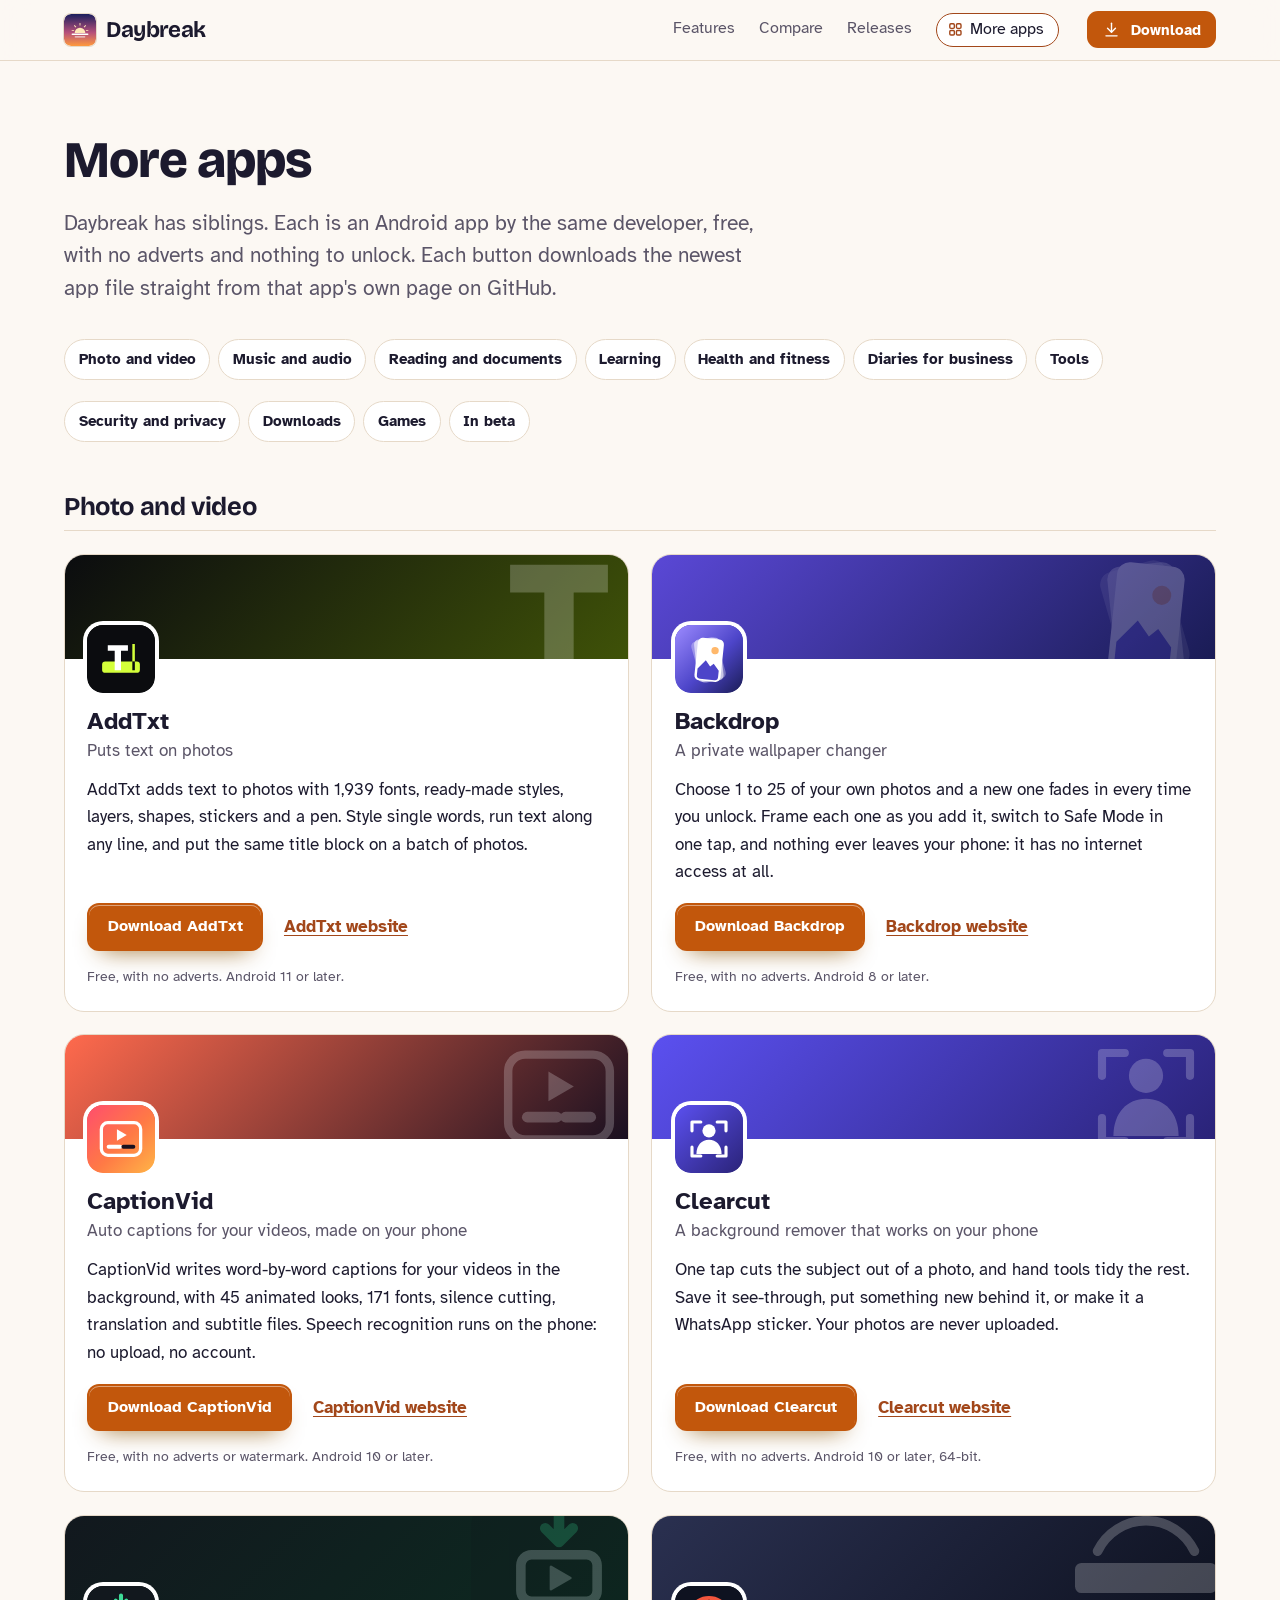
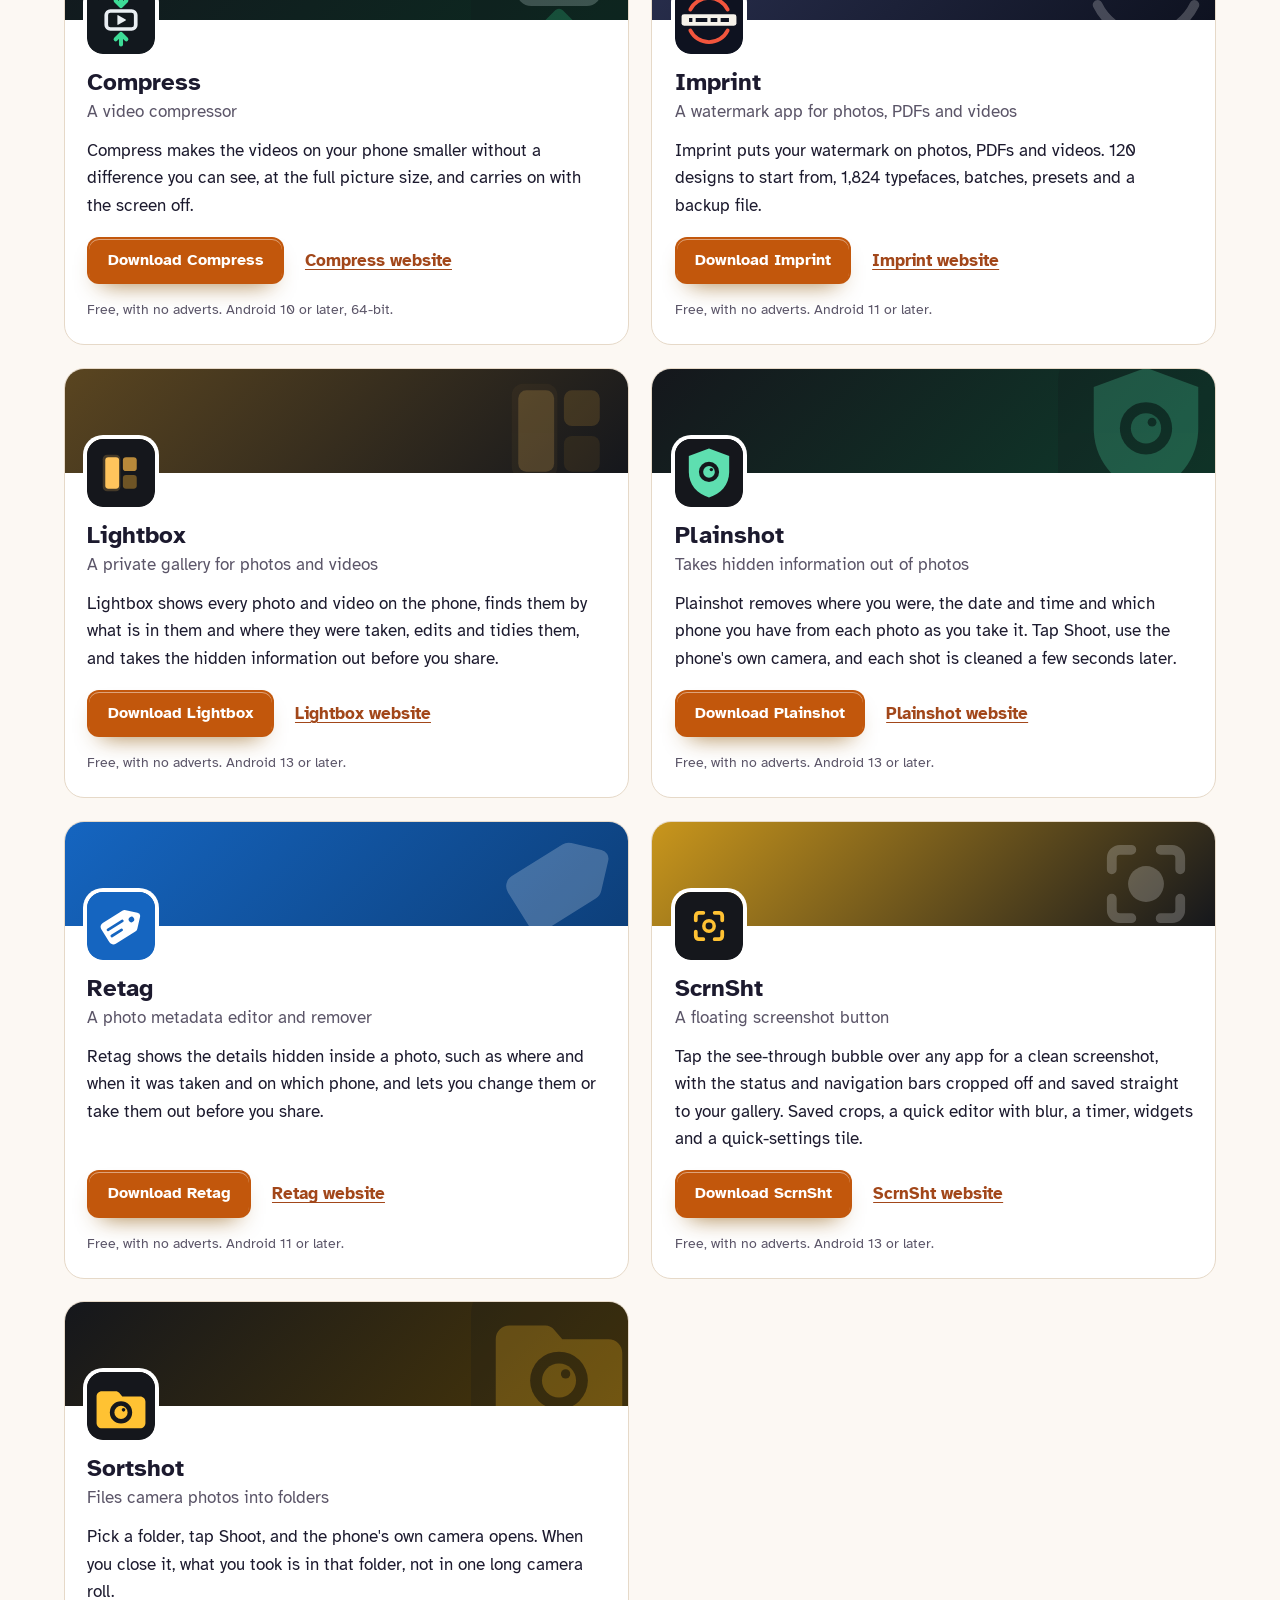
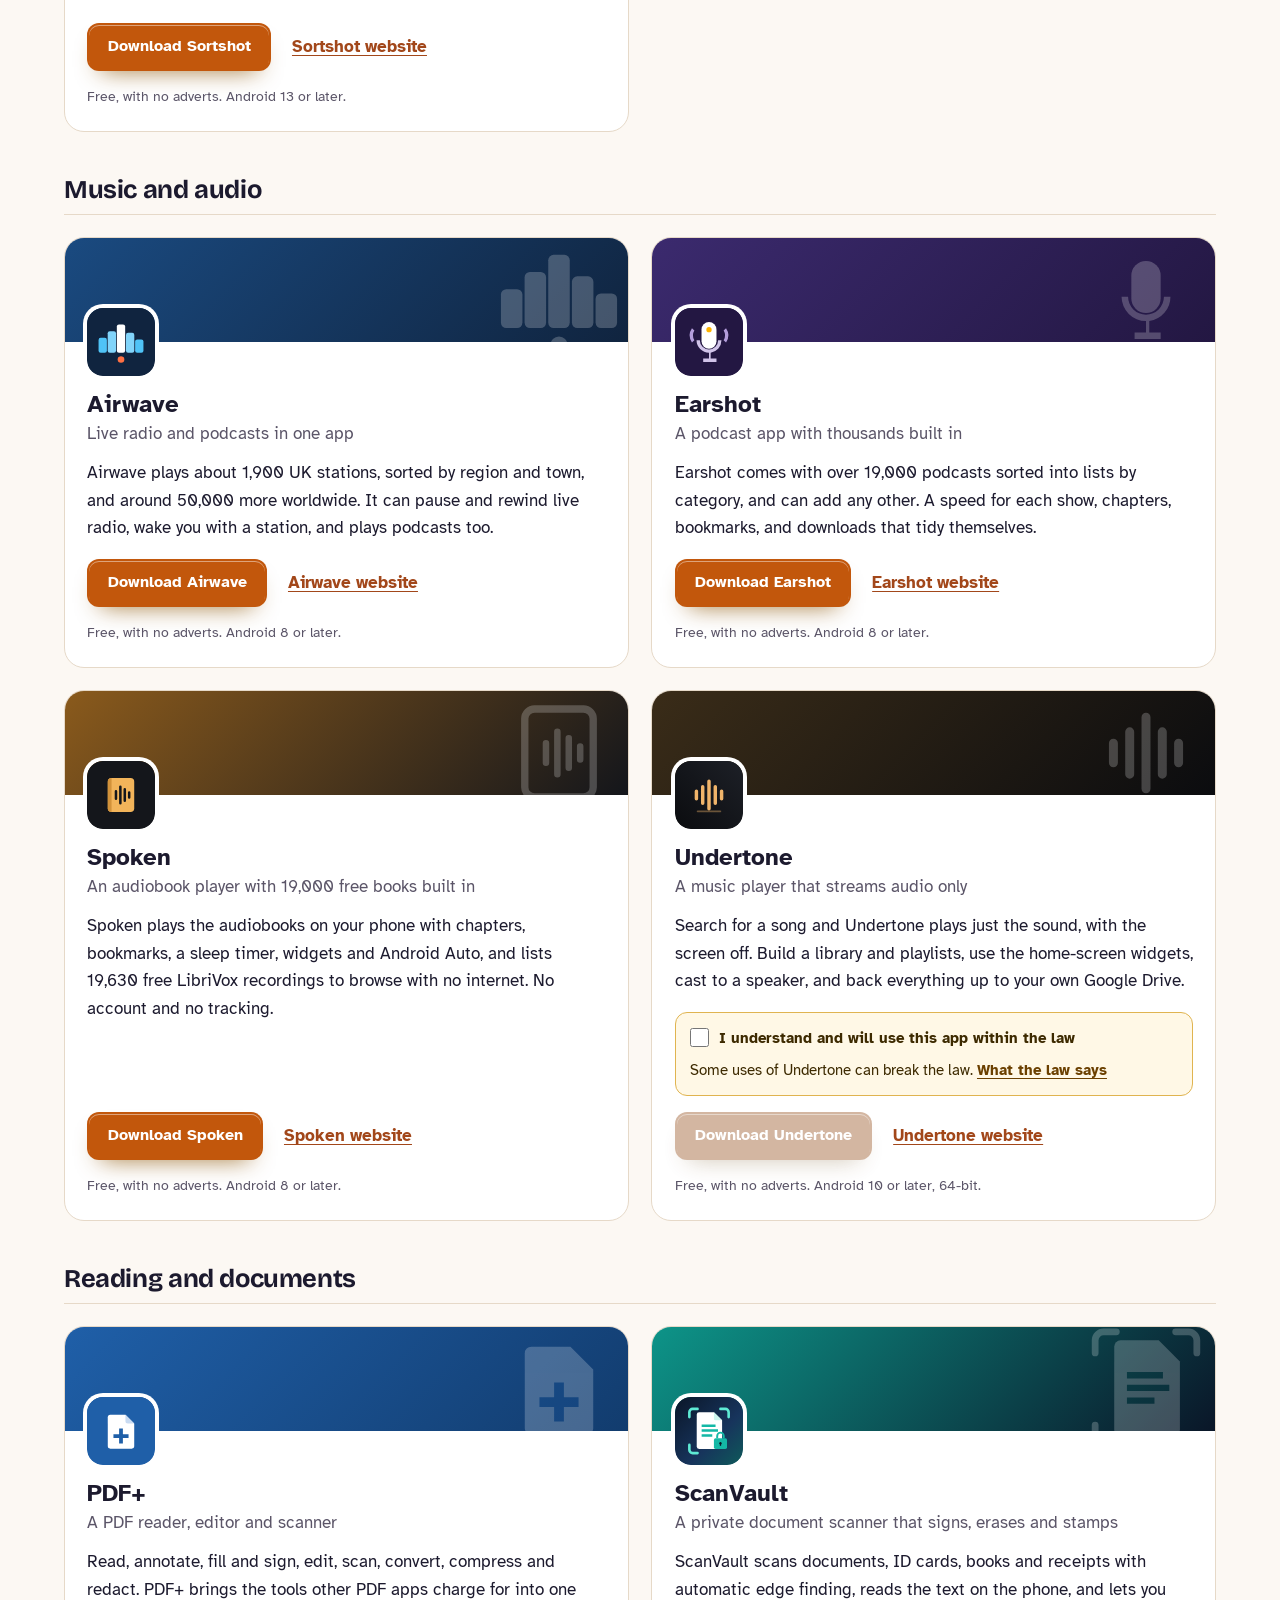
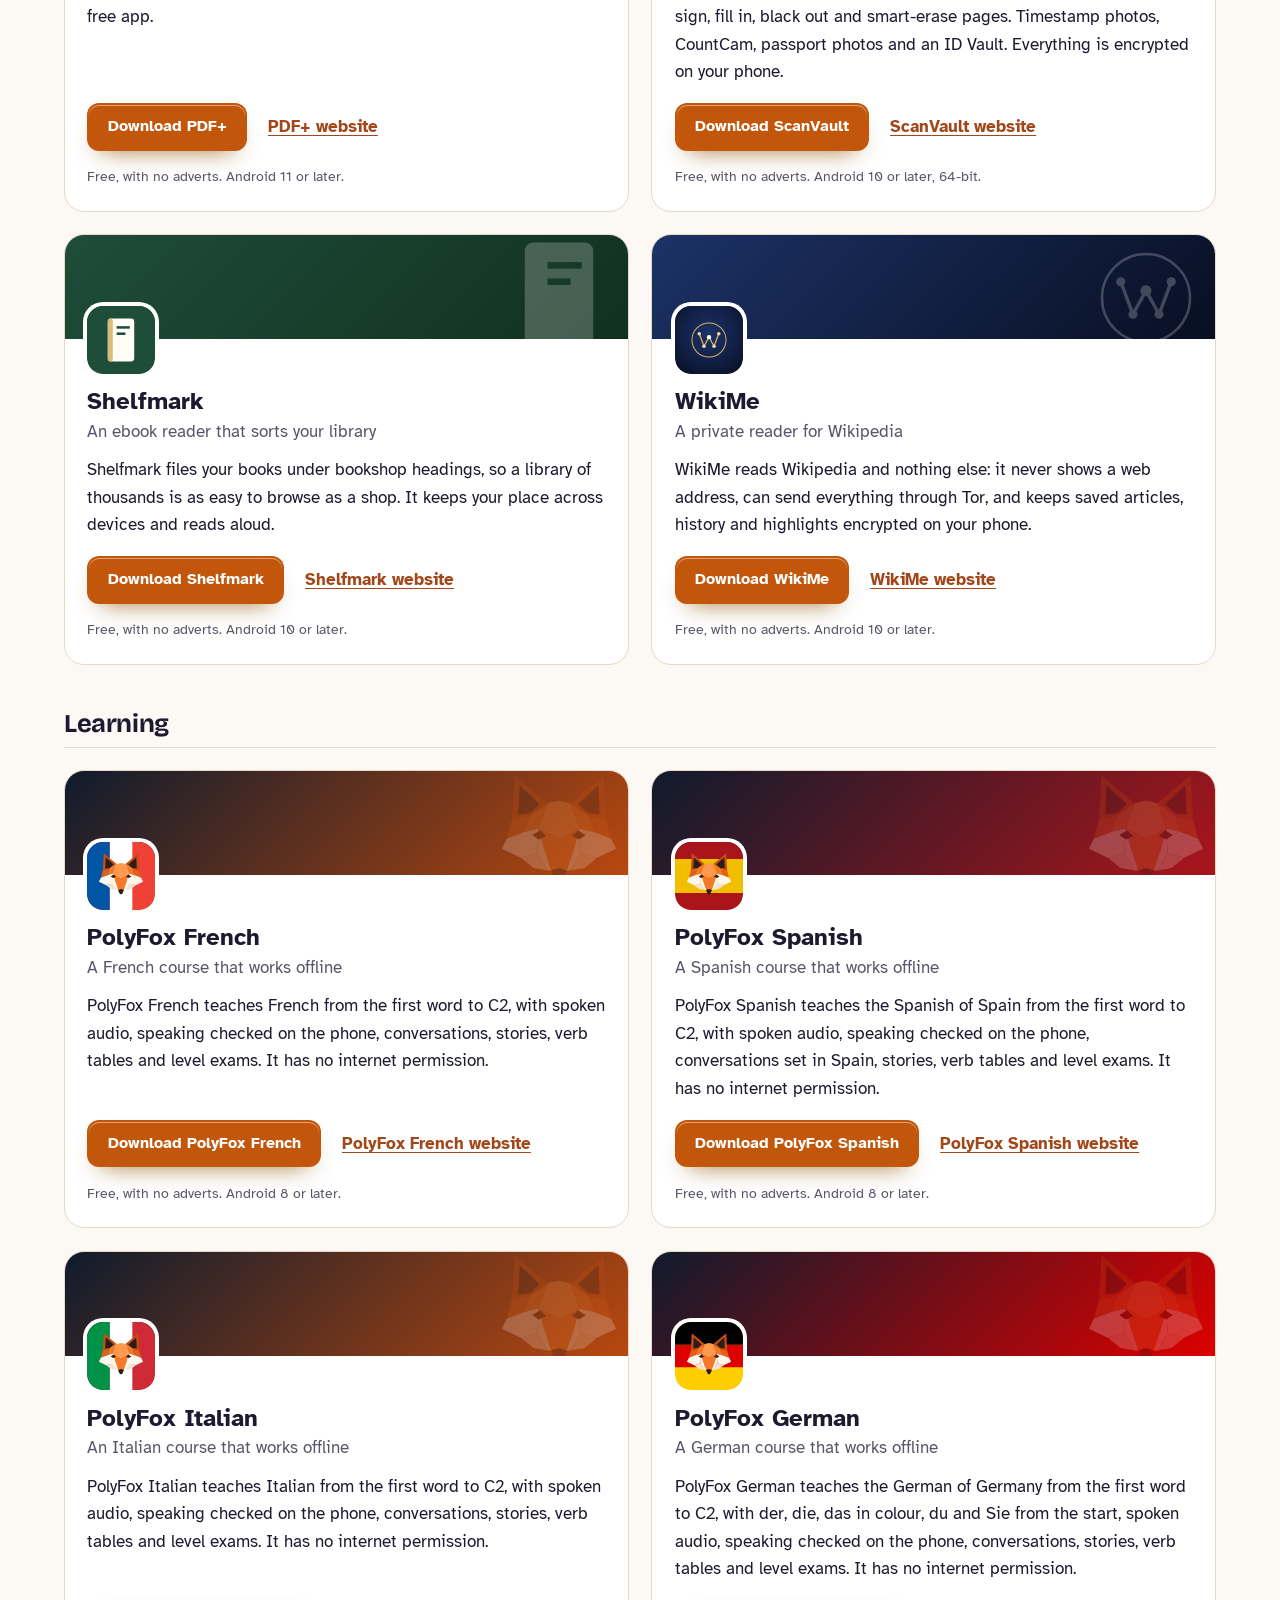
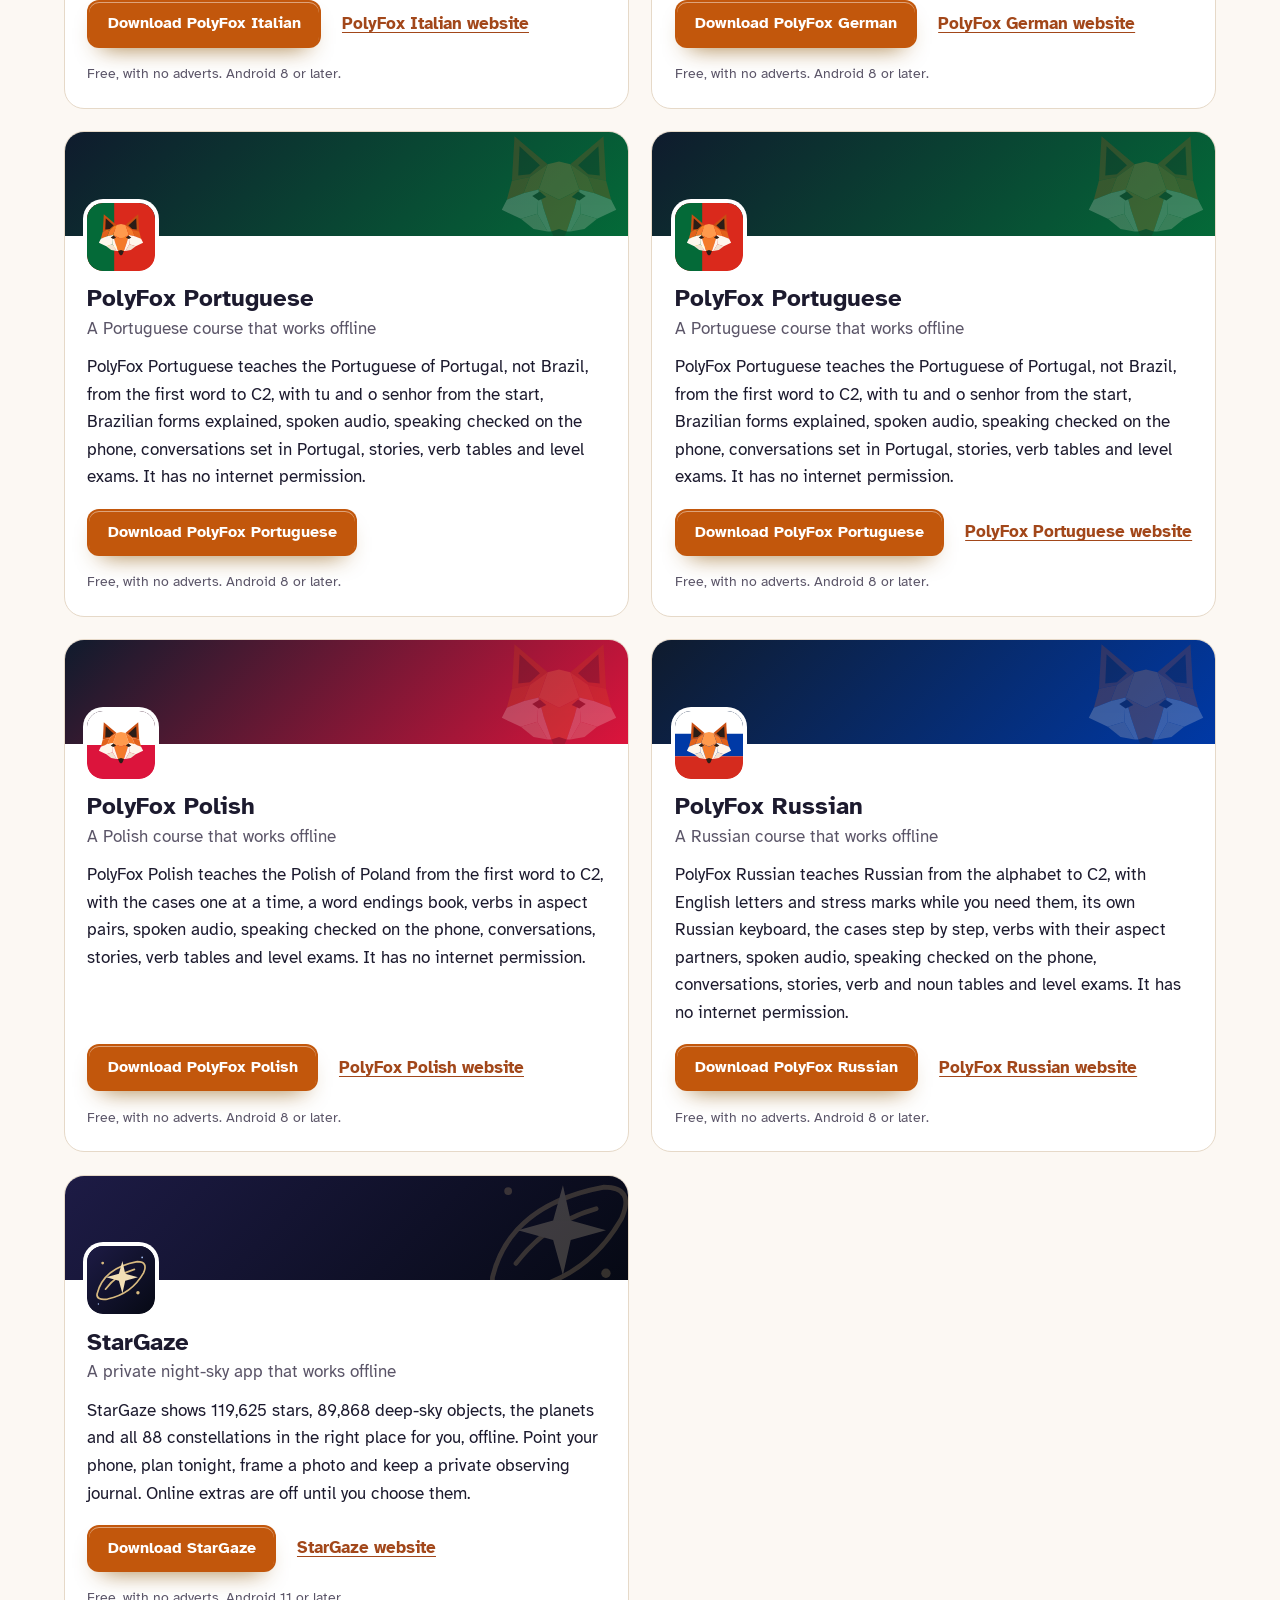
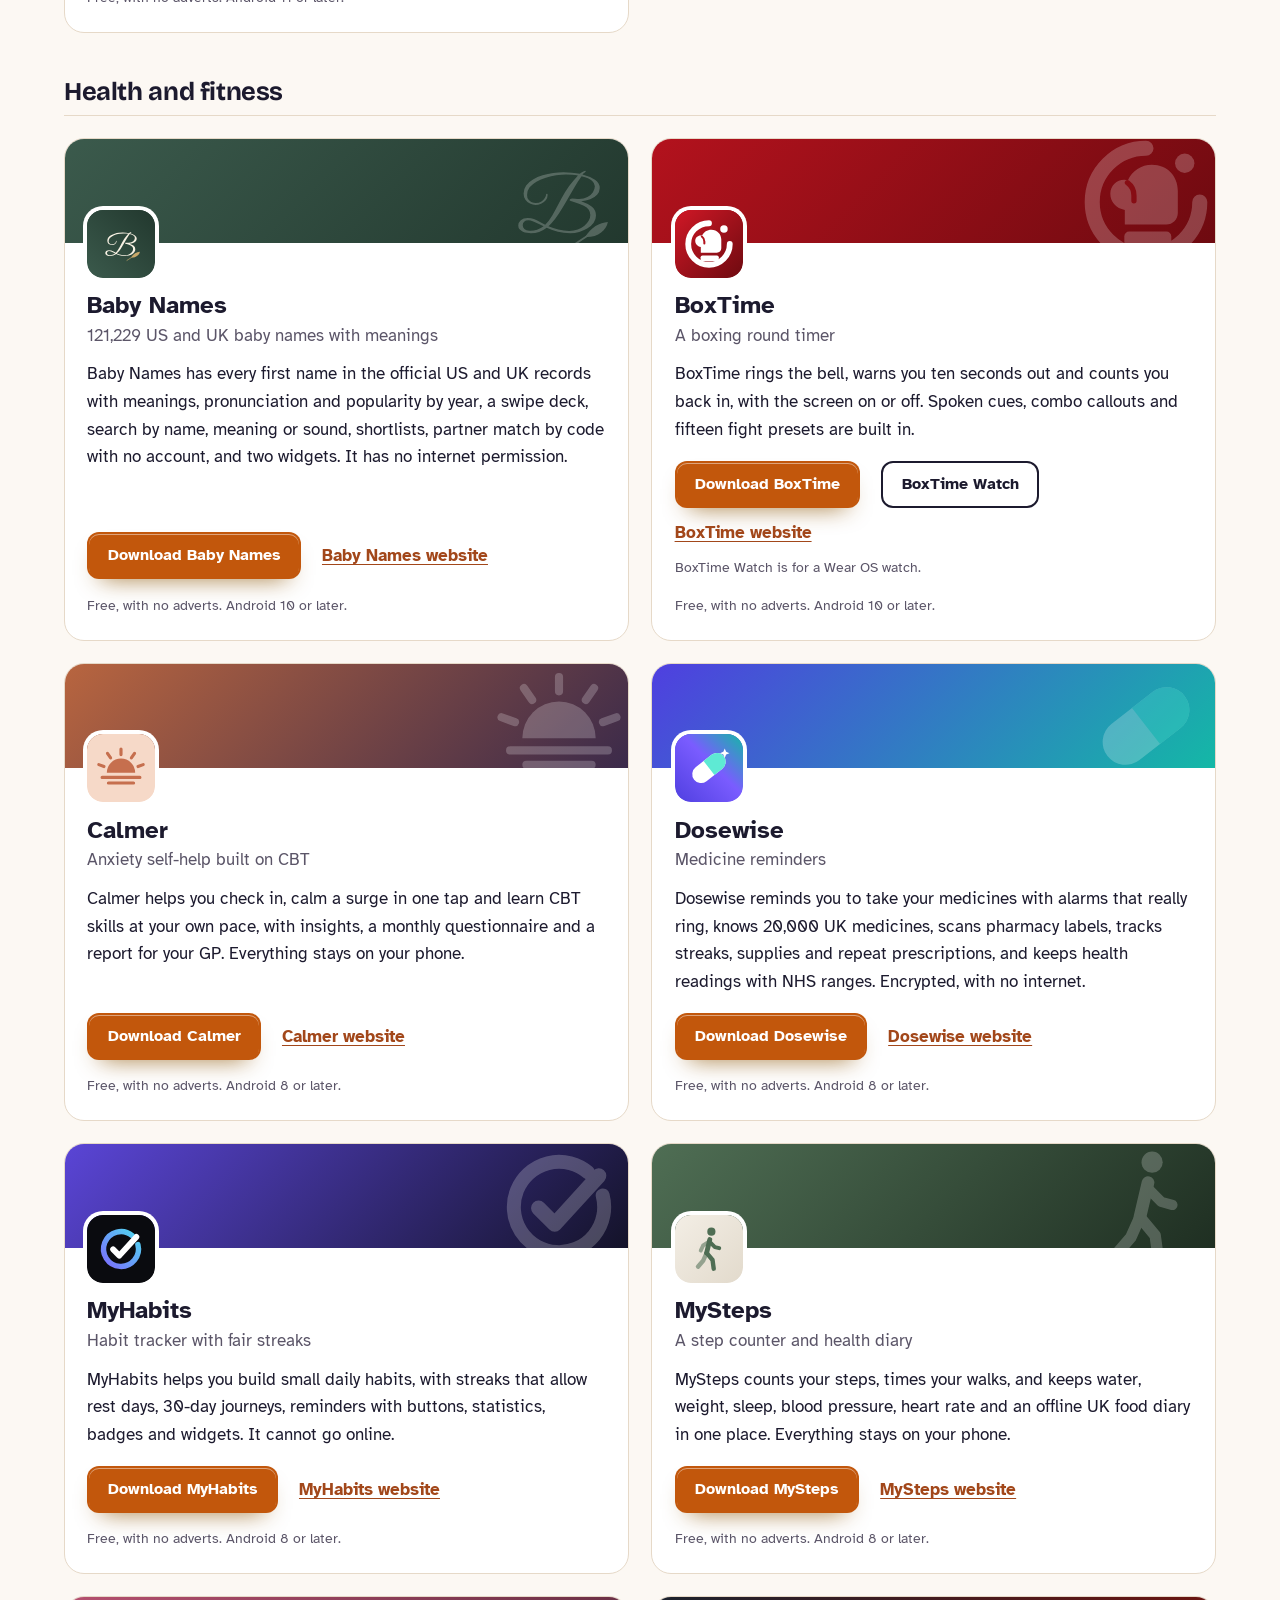
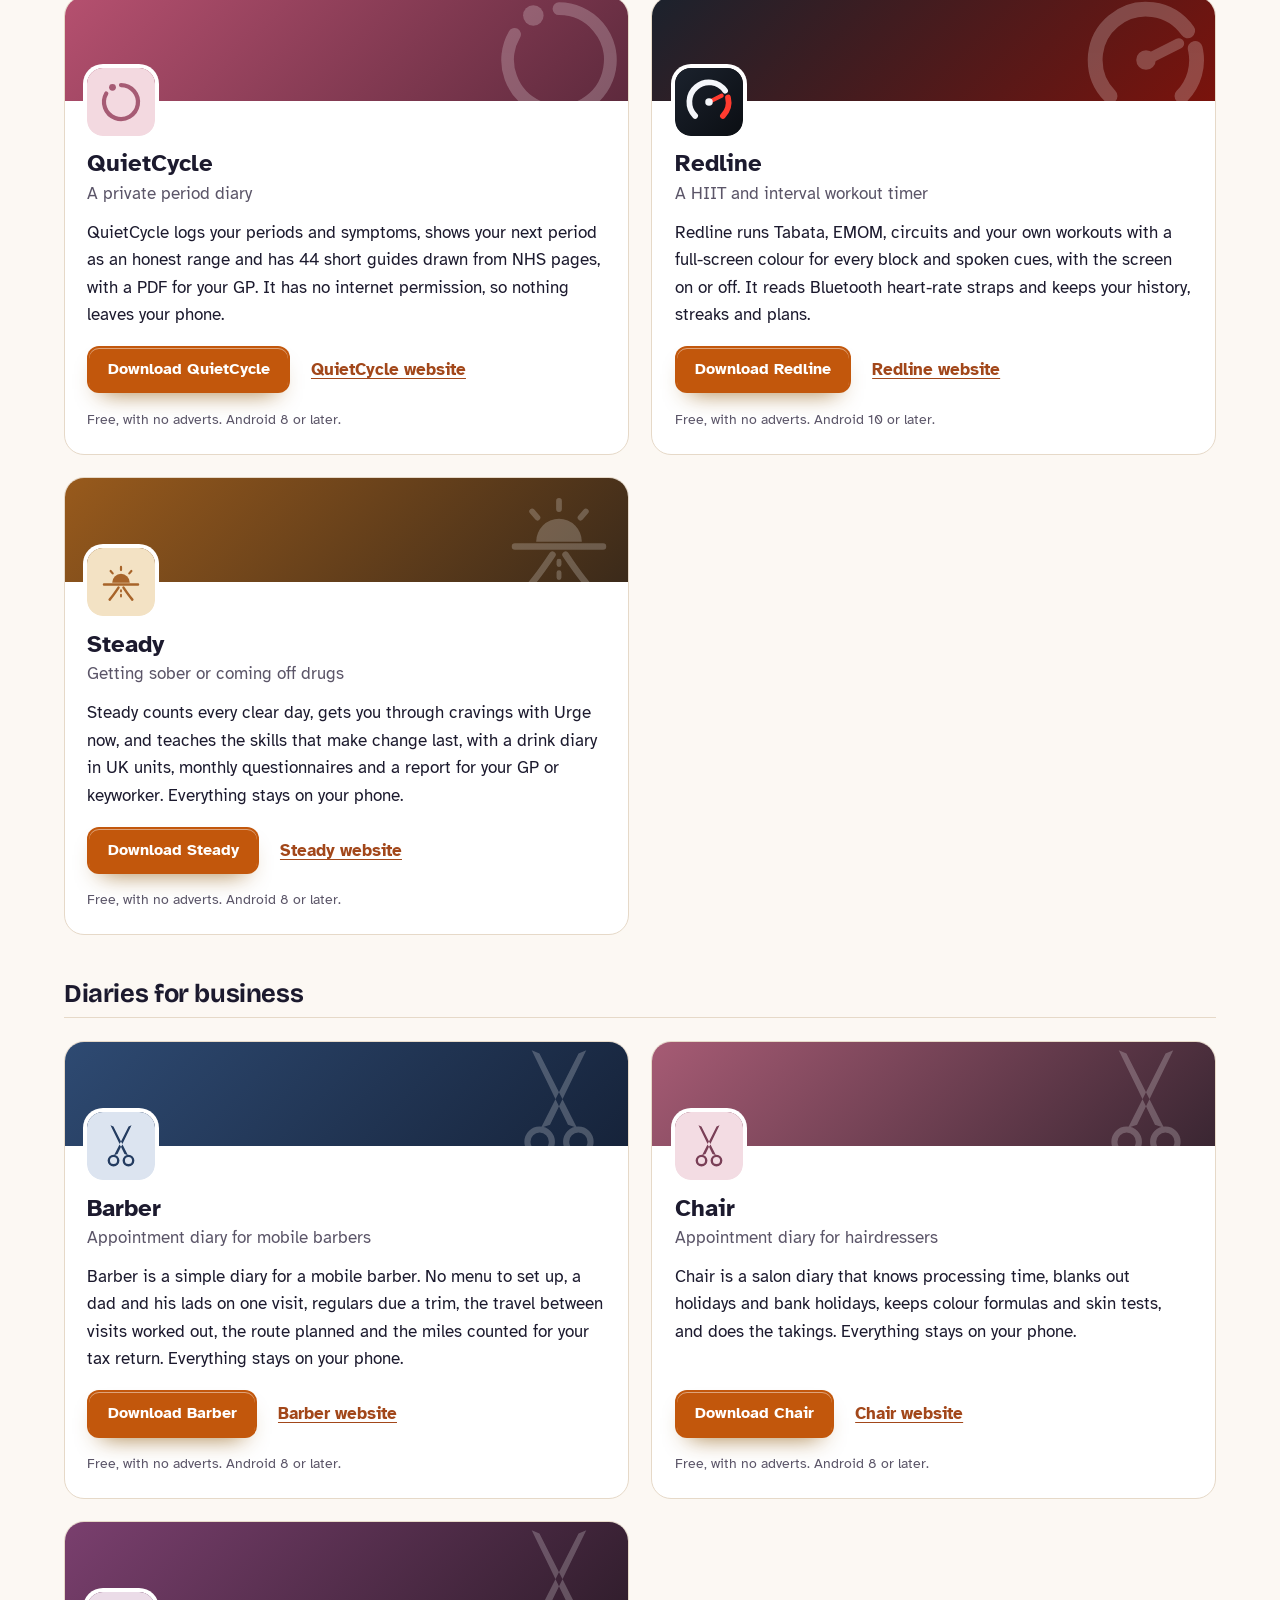
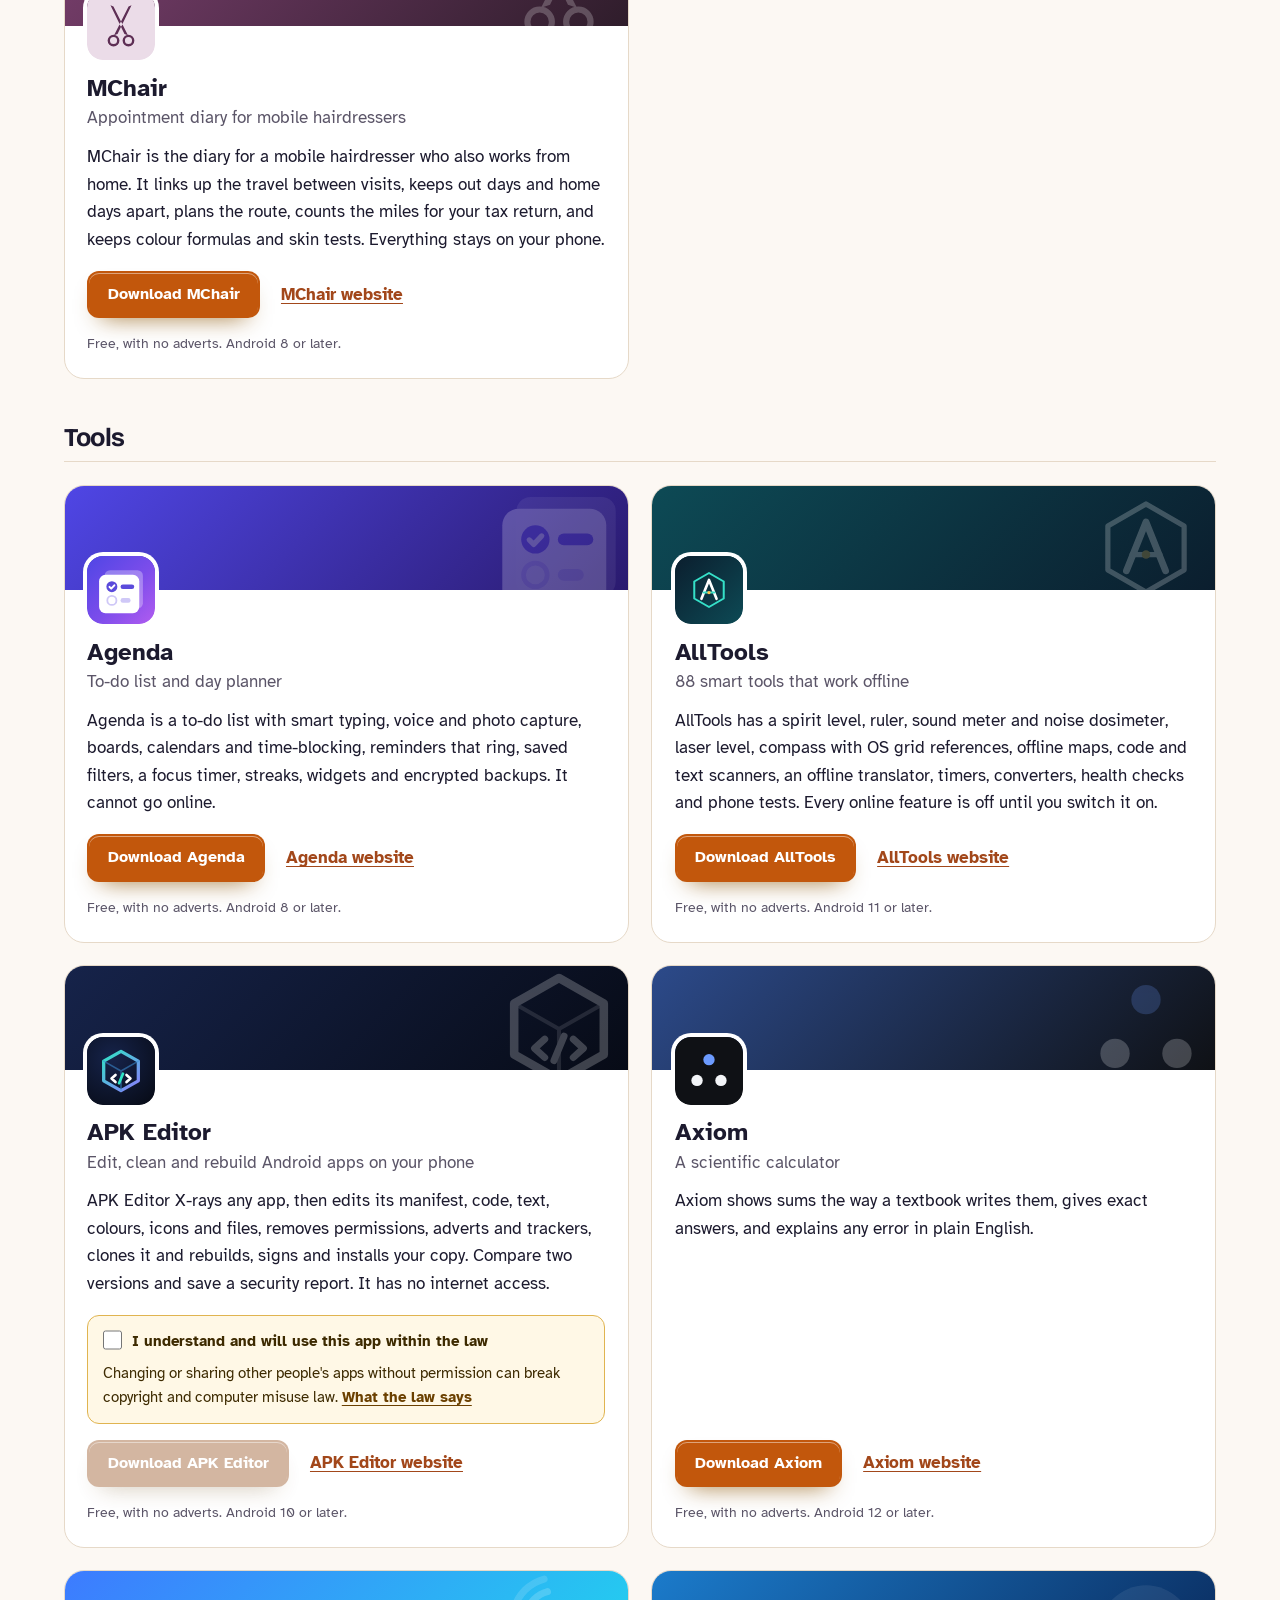
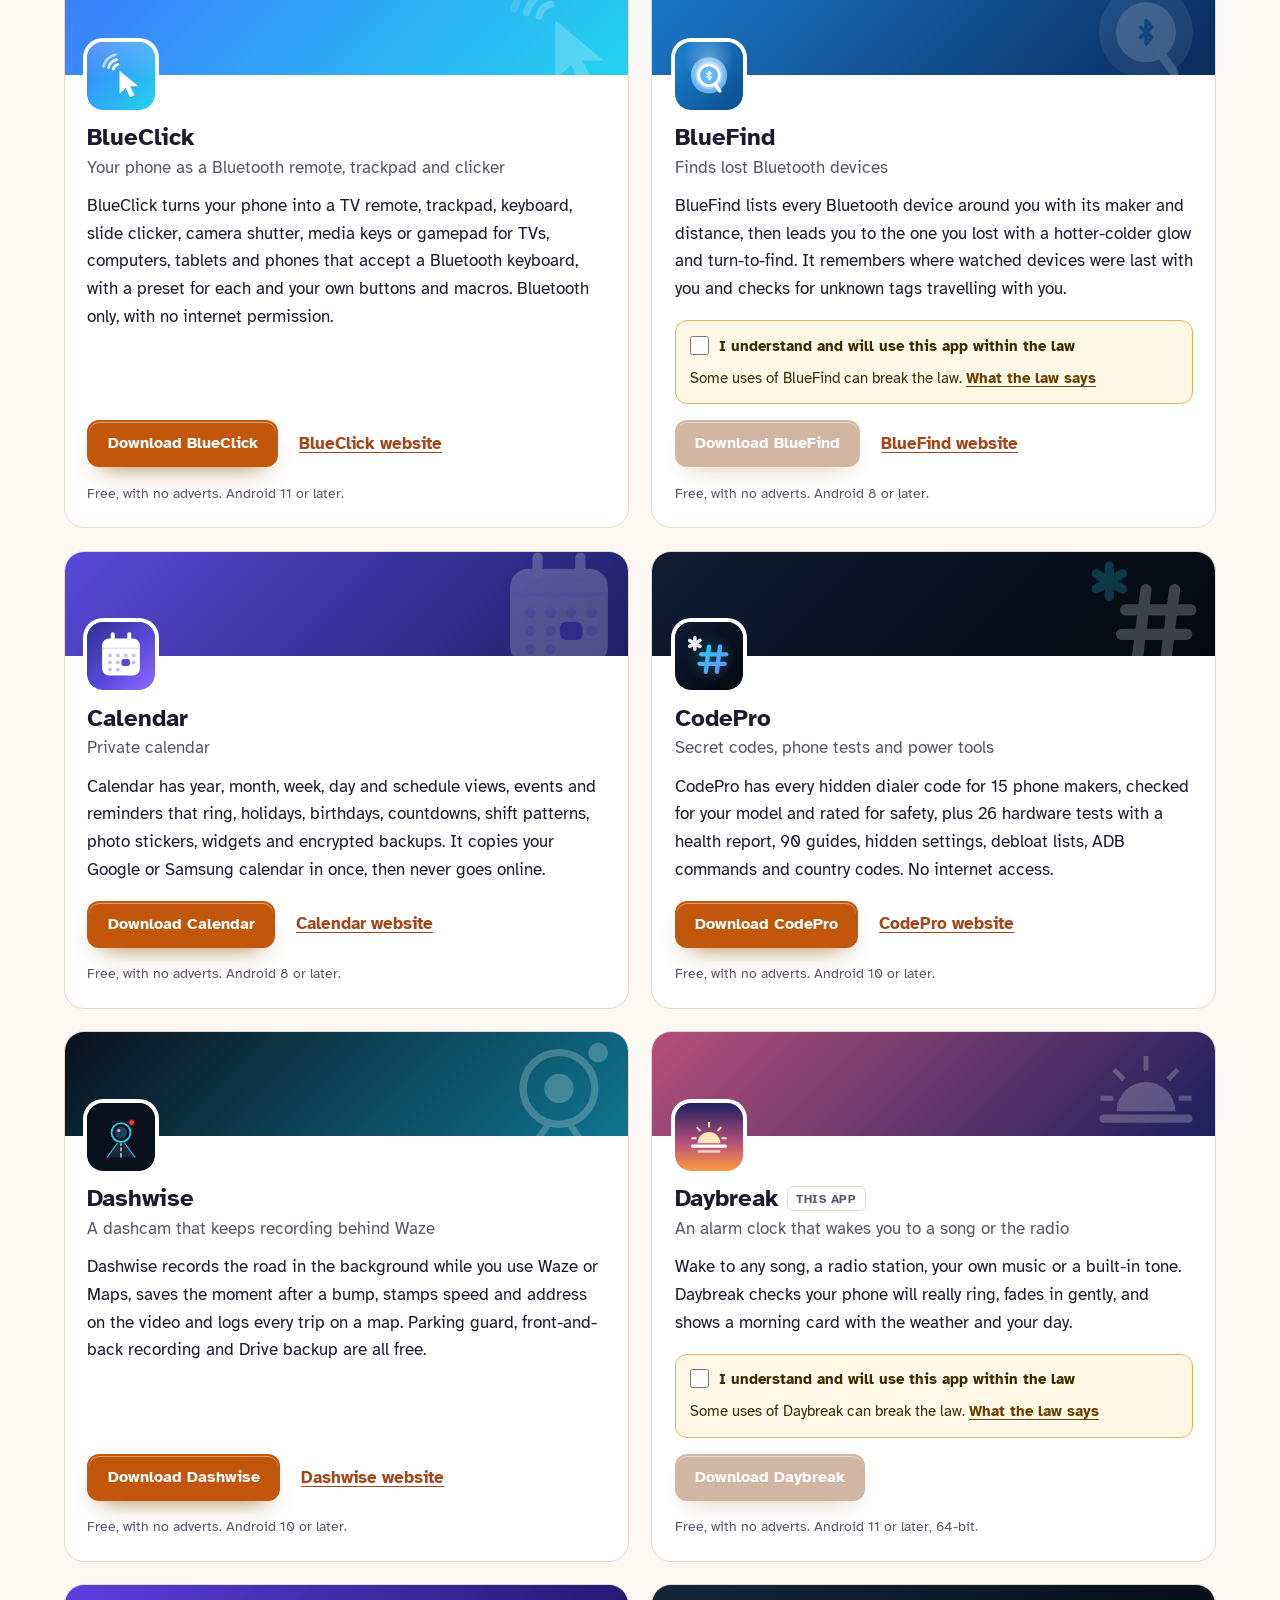
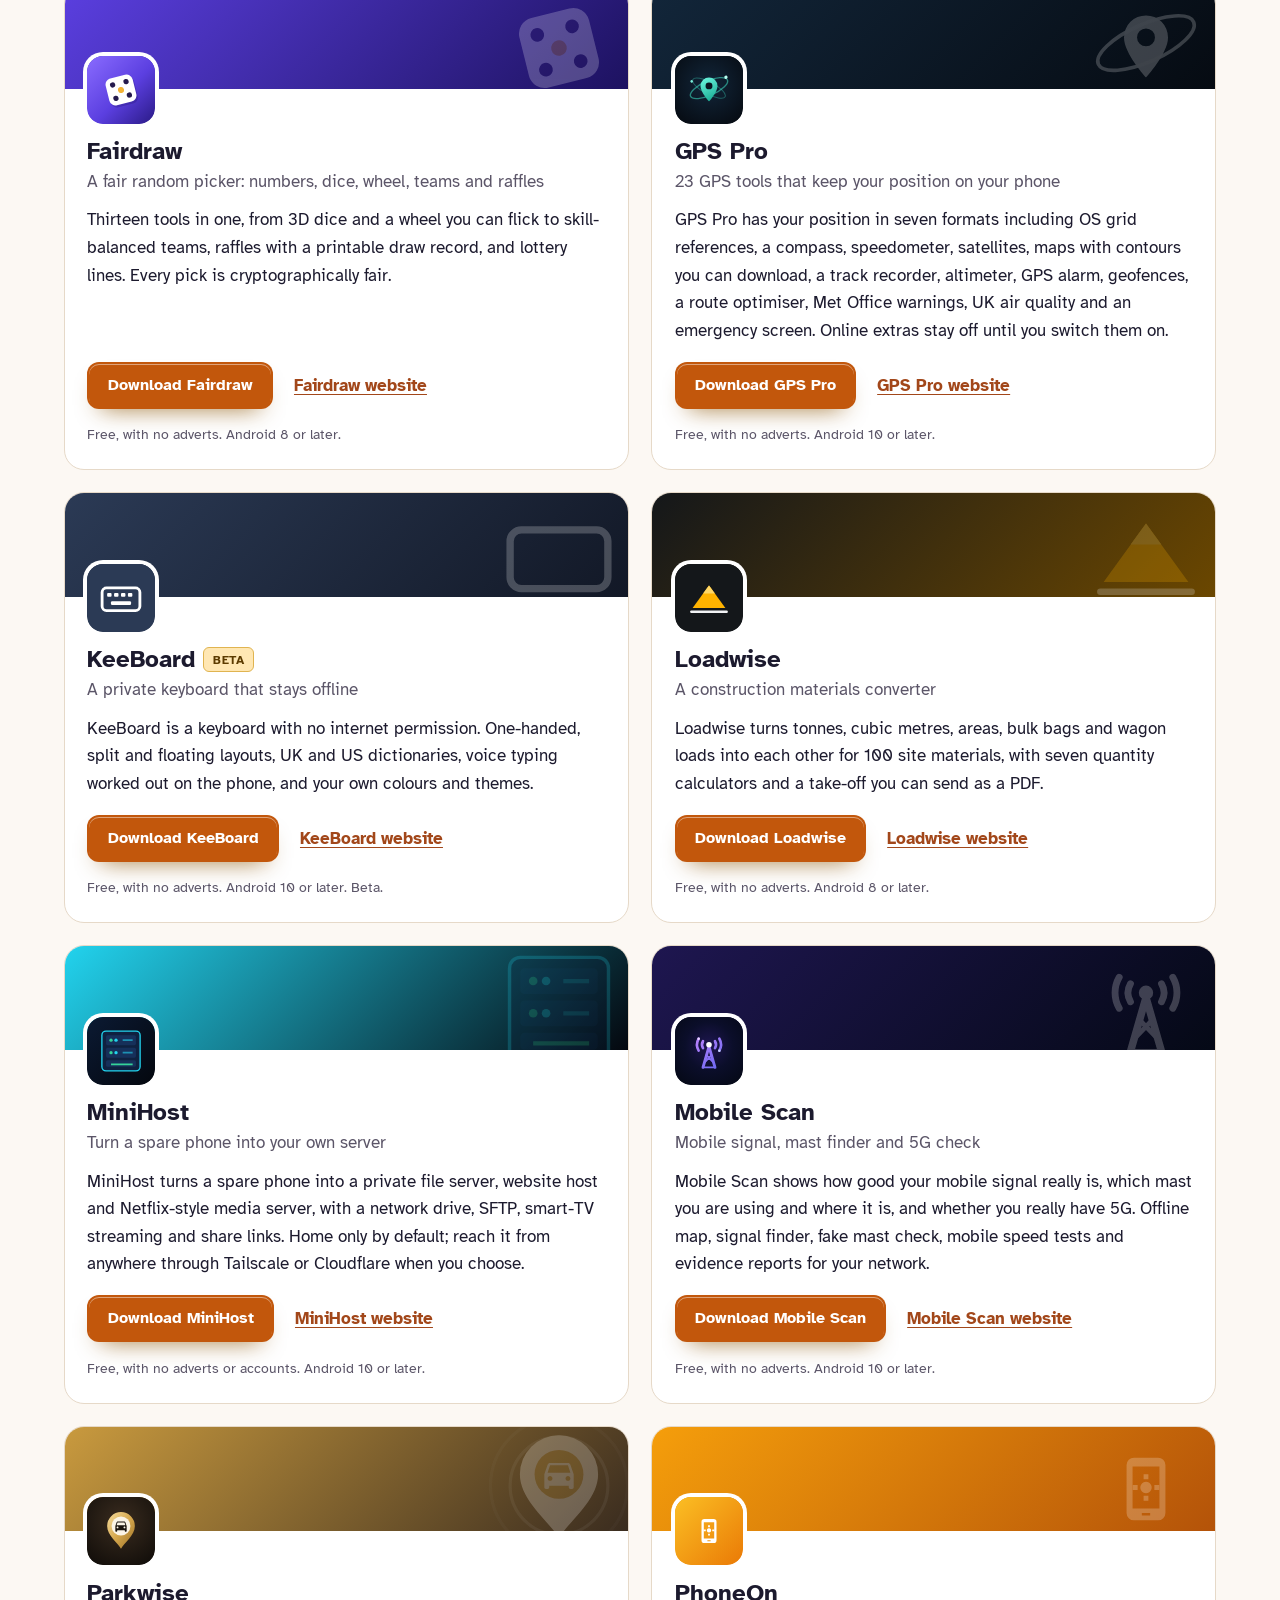
==== commit 2b3c0b77: "More apps: add BlueClick" ====
--- a/more-apps.html
+++ b/more-apps.html
@@ -4,7 +4,7 @@
 <meta charset="utf-8">
 <meta name="viewport" content="width=device-width, initial-scale=1">
 <title>More free Android apps from the maker of Daybreak</title>
-<meta name="description" content="All 97 free Android apps from the maker of Daybreak, in one list by category, each with its download and a link to its website.">
+<meta name="description" content="All 98 free Android apps from the maker of Daybreak, in one list by category, each with its download and a link to its website.">
 <meta name="author" content="Jonathan Jackson">
 <link rel="canonical" href="https://customgpter.github.io/daybreak/more-apps.html">
 <meta name="theme-color" content="#fcf8f3" media="(prefers-color-scheme: light)">
@@ -12,7 +12,7 @@
 <meta property="og:type" content="website">
 <meta property="og:site_name" content="Daybreak">
 <meta property="og:title" content="More free Android apps from the maker of Daybreak">
-<meta property="og:description" content="All 97 free Android apps from the maker of Daybreak, in one list by category, each with its download and a link to its website.">
+<meta property="og:description" content="All 98 free Android apps from the maker of Daybreak, in one list by category, each with its download and a link to its website.">
 <meta property="og:url" content="https://customgpter.github.io/daybreak/more-apps.html">
 <meta property="og:image" content="https://customgpter.github.io/daybreak/assets/og.png">
 <meta property="og:image:width" content="1200">
@@ -26,7 +26,7 @@
 <link rel="preload" href="./assets/fonts/atkinson-hyperlegible-latin-400-normal.woff2" as="font" type="font/woff2" crossorigin>
 <link rel="stylesheet" href="./assets/site.css?v=1">
 <link rel="stylesheet" href="./assets/house.css?v=1">
-<script type="application/ld+json">{"@context":"https://schema.org","@type":"ItemList","name":"Apps from the maker of Daybreak","url":"https://customgpter.github.io/daybreak/more-apps.html","itemListElement":[{"@type":"ListItem","position":1,"name":"AddTxt","url":"https://customgpter.github.io/addtxt/"},{"@type":"ListItem","position":2,"name":"Backdrop","url":"https://customgpter.github.io/backdrop/"},{"@type":"ListItem","position":3,"name":"CaptionVid","url":"https://customgpter.github.io/captionvid/"},{"@type":"ListItem","position":4,"name":"Clearcut","url":"https://customgpter.github.io/clearcut/"},{"@type":"ListItem","position":5,"name":"Compress","url":"https://customgpter.github.io/compress/"},{"@type":"ListItem","position":6,"name":"Imprint","url":"https://customgpter.github.io/imprint/"},{"@type":"ListItem","position":7,"name":"Lightbox","url":"https://customgpter.github.io/lightbox/"},{"@type":"ListItem","position":8,"name":"Plainshot","url":"https://customgpter.github.io/plainshot/"},{"@type":"ListItem","position":9,"name":"Retag","url":"https://customgpter.github.io/retag/"},{"@type":"ListItem","position":10,"name":"ScrnSht","url":"https://customgpter.github.io/scrnsht/"},{"@type":"ListItem","position":11,"name":"Sortshot","url":"https://customgpter.github.io/sortshot/"},{"@type":"ListItem","position":12,"name":"Airwave","url":"https://customgpter.github.io/airwave/"},{"@type":"ListItem","position":13,"name":"Earshot","url":"https://customgpter.github.io/earshot/"},{"@type":"ListItem","position":14,"name":"Spoken","url":"https://customgpter.github.io/spoken/"},{"@type":"ListItem","position":15,"name":"Undertone","url":"https://customgpter.github.io/undertone/"},{"@type":"ListItem","position":16,"name":"PDF+","url":"https://customgpter.github.io/pdfplus/"},{"@type":"ListItem","position":17,"name":"ScanVault","url":"https://customgpter.github.io/scanvault/"},{"@type":"ListItem","position":18,"name":"Shelfmark","url":"https://customgpter.github.io/shelfmark/"},{"@type":"ListItem","position":19,"name":"WikiMe","url":"https://customgpter.github.io/wikime/"},{"@type":"ListItem","position":20,"name":"PolyFox French","url":"https://customgpter.github.io/polyfox/"},{"@type":"ListItem","position":21,"name":"PolyFox German","url":"https://customgpter.github.io/polyfox-german/"},{"@type":"ListItem","position":22,"name":"PolyFox Portuguese","url":"https://customgpter.github.io/polyfox-portuguese/"},{"@type":"ListItem","position":23,"name":"PolyFox Polish","url":"https://customgpter.github.io/polyfox-polish/"},{"@type":"ListItem","position":24,"name":"PolyFox Russian","url":"https://customgpter.github.io/polyfox-russian/"},{"@type":"ListItem","position":25,"name":"StarGaze","url":"https://customgpter.github.io/stargaze/"},{"@type":"ListItem","position":26,"name":"Baby Names","url":"https://customgpter.github.io/babynames/"},{"@type":"ListItem","position":27,"name":"BoxTime","url":"https://customgpter.github.io/boxtime/"},{"@type":"ListItem","position":28,"name":"Calmer","url":"https://customgpter.github.io/calmer/"},{"@type":"ListItem","position":29,"name":"Dosewise","url":"https://customgpter.github.io/dosewise/"},{"@type":"ListItem","position":30,"name":"MyHabits","url":"https://customgpter.github.io/myhabits/"},{"@type":"ListItem","position":31,"name":"MySteps","url":"https://customgpter.github.io/mysteps/"},{"@type":"ListItem","position":32,"name":"QuietCycle","url":"https://customgpter.github.io/quietcycle/"},{"@type":"ListItem","position":33,"name":"Redline","url":"https://customgpter.github.io/redline/"},{"@type":"ListItem","position":34,"name":"Steady","url":"https://customgpter.github.io/steady/"},{"@type":"ListItem","position":35,"name":"Barber","url":"https://customgpter.github.io/barber/"},{"@type":"ListItem","position":36,"name":"Chair","url":"https://customgpter.github.io/chair/"},{"@type":"ListItem","position":37,"name":"MChair","url":"https://customgpter.github.io/mchair/"},{"@type":"ListItem","position":38,"name":"Agenda","url":"https://customgpter.github.io/agenda/"},{"@type":"ListItem","position":39,"name":"AllTools","url":"https://customgpter.github.io/alltools/"},{"@type":"ListItem","position":40,"name":"APK Editor","url":"https://customgpter.github.io/apkeditor/"},{"@type":"ListItem","position":41,"name":"Axiom","url":"https://customgpter.github.io/axiom/"},{"@type":"ListItem","position":42,"name":"BlueFind","url":"https://customgpter.github.io/bluefind/"},{"@type":"ListItem","position":43,"name":"Calendar","url":"https://customgpter.github.io/calendar/"},{"@type":"ListItem","position":44,"name":"CodePro","url":"https://customgpter.github.io/codepro/"},{"@type":"ListItem","position":45,"name":"Dashwise","url":"https://customgpter.github.io/dashwise/"},{"@type":"ListItem","position":46,"name":"Daybreak","url":"https://customgpter.github.io/daybreak/"},{"@type":"ListItem","position":47,"name":"Fairdraw","url":"https://customgpter.github.io/fairdraw/"},{"@type":"ListItem","position":48,"name":"GPS Pro","url":"https://customgpter.github.io/gpspro/"},{"@type":"ListItem","position":49,"name":"KeeBoard","url":"https://customgpter.github.io/keeboard/"},{"@type":"ListItem","position":50,"name":"Loadwise","url":"https://customgpter.github.io/loadwise/"},{"@type":"ListItem","position":51,"name":"MiniHost","url":"https://customgpter.github.io/minihost/"},{"@type":"ListItem","position":52,"name":"Mobile Scan","url":"https://customgpter.github.io/mobilescan/"},{"@type":"ListItem","position":53,"name":"Parkwise","url":"https://customgpter.github.io/parkwise/"},{"@type":"ListItem","position":54,"name":"Pocketmind","url":"https://customgpter.github.io/pocketmind/"},{"@type":"ListItem","position":55,"name":"Refine","url":"https://customgpter.github.io/refine/"},{"@type":"ListItem","position":56,"name":"Shiftwise","url":"https://customgpter.github.io/shiftwise/"},{"@type":"ListItem","position":57,"name":"SimpleCalc","url":"https://customgpter.github.io/simplecalc/"},{"@type":"ListItem","position":58,"name":"Skyline","url":"https://customgpter.github.io/skyline/"},{"@type":"ListItem","position":59,"name":"Slipway","url":"https://customgpter.github.io/slipway/"},{"@type":"ListItem","position":60,"name":"Tagger","url":"https://customgpter.github.io/tagger/"},{"@type":"ListItem","position":61,"name":"TotalClean","url":"https://customgpter.github.io/totalclean/"},{"@type":"ListItem","position":62,"name":"TVLink","url":"https://customgpter.github.io/tvlink/"},{"@type":"ListItem","position":63,"name":"Unbox","url":"https://customgpter.github.io/unbox/"},{"@type":"ListItem","position":64,"name":"WhatsKeep","url":"https://customgpter.github.io/whatskeep/"},{"@type":"ListItem","position":65,"name":"WiFi Scan","url":"https://customgpter.github.io/wifiscan/"},{"@type":"ListItem","position":66,"name":"Auditly","url":"https://customgpter.github.io/auditly/"},{"@type":"ListItem","position":67,"name":"Backchannel","url":"https://customgpter.github.io/backchannel/"},{"@type":"ListItem","position":68,"name":"ENotes","url":"https://customgpter.github.io/enotes/"},{"@type":"ListItem","position":69,"name":"FindMe","url":"https://customgpter.github.io/findme/"},{"@type":"ListItem","position":70,"name":"iLock","url":"https://customgpter.github.io/ilock/"},{"@type":"ListItem","position":71,"name":"ImSafe","url":"https://customgpter.github.io/imsafe/"},{"@type":"ListItem","position":72,"name":"IShred","url":"https://customgpter.github.io/ishred/"},{"@type":"ListItem","position":73,"name":"LockBox","url":"https://customgpter.github.io/lockbox/"},{"@type":"ListItem","position":74,"name":"PassVault","url":"https://customgpter.github.io/passvault/"},{"@type":"ListItem","position":75,"name":"SpyFind","url":"https://customgpter.github.io/spyfind/"},{"@type":"ListItem","position":76,"name":"TextWipe","url":"https://customgpter.github.io/textwipe/"},{"@type":"ListItem","position":77,"name":"Tracewire","url":"https://customgpter.github.io/tracewire/"},{"@type":"ListItem","position":78,"name":"Vigil","url":"https://customgpter.github.io/vigil/"},{"@type":"ListItem","position":79,"name":"Grab","url":"https://customgpter.github.io/grab/"},{"@type":"ListItem","position":80,"name":"Swarm","url":"https://customgpter.github.io/swarm/"},{"@type":"ListItem","position":81,"name":"Plane Games","url":"https://customgpter.github.io/plane-games/"},{"@type":"ListItem","position":82,"name":"Ninefold","url":"https://customgpter.github.io/ninefold/"},{"@type":"ListItem","position":83,"name":"Cubewise","url":"https://customgpter.github.io/cubewise/"},{"@type":"ListItem","position":84,"name":"Tilewise","url":"https://customgpter.github.io/tilewise/"},{"@type":"ListItem","position":85,"name":"Letterwise","url":"https://customgpter.github.io/letterwise/"},{"@type":"ListItem","position":86,"name":"Kingside","url":"https://customgpter.github.io/kingside/"},{"@type":"ListItem","position":87,"name":"Deckhand","url":"https://customgpter.github.io/deckhand/"},{"@type":"ListItem","position":88,"name":"SNESForge","url":"https://customgpter.github.io/snesforge/"},{"@type":"ListItem","position":89,"name":"Fame Boy","url":"https://customgpter.github.io/fameboy/"},{"@type":"ListItem","position":90,"name":"PSPPro","url":"https://customgpter.github.io/psppro/"},{"@type":"ListItem","position":91,"name":"MegaGen","url":"https://customgpter.github.io/megagen/"},{"@type":"ListItem","position":92,"name":"QVR","url":"https://customgpter.github.io/qvr/"},{"@type":"ListItem","position":93,"name":"QVR Watch","url":"https://customgpter.github.io/qvr-watch/"},{"@type":"ListItem","position":94,"name":"QVRLite","url":"https://customgpter.github.io/qvrlite/"},{"@type":"ListItem","position":95,"name":"Onionz","url":"https://customgpter.github.io/onionz/"},{"@type":"ListItem","position":96,"name":"OnionzWeb","url":"https://customgpter.github.io/onionzweb/"}]}</script>
+<script type="application/ld+json">{"@context":"https://schema.org","@type":"ItemList","name":"Apps from the maker of Daybreak","url":"https://customgpter.github.io/daybreak/more-apps.html","itemListElement":[{"@type":"ListItem","position":1,"name":"AddTxt","url":"https://customgpter.github.io/addtxt/"},{"@type":"ListItem","position":2,"name":"Backdrop","url":"https://customgpter.github.io/backdrop/"},{"@type":"ListItem","position":3,"name":"CaptionVid","url":"https://customgpter.github.io/captionvid/"},{"@type":"ListItem","position":4,"name":"Clearcut","url":"https://customgpter.github.io/clearcut/"},{"@type":"ListItem","position":5,"name":"Compress","url":"https://customgpter.github.io/compress/"},{"@type":"ListItem","position":6,"name":"Imprint","url":"https://customgpter.github.io/imprint/"},{"@type":"ListItem","position":7,"name":"Lightbox","url":"https://customgpter.github.io/lightbox/"},{"@type":"ListItem","position":8,"name":"Plainshot","url":"https://customgpter.github.io/plainshot/"},{"@type":"ListItem","position":9,"name":"Retag","url":"https://customgpter.github.io/retag/"},{"@type":"ListItem","position":10,"name":"ScrnSht","url":"https://customgpter.github.io/scrnsht/"},{"@type":"ListItem","position":11,"name":"Sortshot","url":"https://customgpter.github.io/sortshot/"},{"@type":"ListItem","position":12,"name":"Airwave","url":"https://customgpter.github.io/airwave/"},{"@type":"ListItem","position":13,"name":"Earshot","url":"https://customgpter.github.io/earshot/"},{"@type":"ListItem","position":14,"name":"Spoken","url":"https://customgpter.github.io/spoken/"},{"@type":"ListItem","position":15,"name":"Undertone","url":"https://customgpter.github.io/undertone/"},{"@type":"ListItem","position":16,"name":"PDF+","url":"https://customgpter.github.io/pdfplus/"},{"@type":"ListItem","position":17,"name":"ScanVault","url":"https://customgpter.github.io/scanvault/"},{"@type":"ListItem","position":18,"name":"Shelfmark","url":"https://customgpter.github.io/shelfmark/"},{"@type":"ListItem","position":19,"name":"WikiMe","url":"https://customgpter.github.io/wikime/"},{"@type":"ListItem","position":20,"name":"PolyFox French","url":"https://customgpter.github.io/polyfox/"},{"@type":"ListItem","position":21,"name":"PolyFox German","url":"https://customgpter.github.io/polyfox-german/"},{"@type":"ListItem","position":22,"name":"PolyFox Portuguese","url":"https://customgpter.github.io/polyfox-portuguese/"},{"@type":"ListItem","position":23,"name":"PolyFox Polish","url":"https://customgpter.github.io/polyfox-polish/"},{"@type":"ListItem","position":24,"name":"PolyFox Russian","url":"https://customgpter.github.io/polyfox-russian/"},{"@type":"ListItem","position":25,"name":"StarGaze","url":"https://customgpter.github.io/stargaze/"},{"@type":"ListItem","position":26,"name":"Baby Names","url":"https://customgpter.github.io/babynames/"},{"@type":"ListItem","position":27,"name":"BoxTime","url":"https://customgpter.github.io/boxtime/"},{"@type":"ListItem","position":28,"name":"Calmer","url":"https://customgpter.github.io/calmer/"},{"@type":"ListItem","position":29,"name":"Dosewise","url":"https://customgpter.github.io/dosewise/"},{"@type":"ListItem","position":30,"name":"MyHabits","url":"https://customgpter.github.io/myhabits/"},{"@type":"ListItem","position":31,"name":"MySteps","url":"https://customgpter.github.io/mysteps/"},{"@type":"ListItem","position":32,"name":"QuietCycle","url":"https://customgpter.github.io/quietcycle/"},{"@type":"ListItem","position":33,"name":"Redline","url":"https://customgpter.github.io/redline/"},{"@type":"ListItem","position":34,"name":"Steady","url":"https://customgpter.github.io/steady/"},{"@type":"ListItem","position":35,"name":"Barber","url":"https://customgpter.github.io/barber/"},{"@type":"ListItem","position":36,"name":"Chair","url":"https://customgpter.github.io/chair/"},{"@type":"ListItem","position":37,"name":"MChair","url":"https://customgpter.github.io/mchair/"},{"@type":"ListItem","position":38,"name":"Agenda","url":"https://customgpter.github.io/agenda/"},{"@type":"ListItem","position":39,"name":"AllTools","url":"https://customgpter.github.io/alltools/"},{"@type":"ListItem","position":40,"name":"APK Editor","url":"https://customgpter.github.io/apkeditor/"},{"@type":"ListItem","position":41,"name":"Axiom","url":"https://customgpter.github.io/axiom/"},{"@type":"ListItem","position":42,"name":"BlueClick","url":"https://customgpter.github.io/blueclick/"},{"@type":"ListItem","position":43,"name":"BlueFind","url":"https://customgpter.github.io/bluefind/"},{"@type":"ListItem","position":44,"name":"Calendar","url":"https://customgpter.github.io/calendar/"},{"@type":"ListItem","position":45,"name":"CodePro","url":"https://customgpter.github.io/codepro/"},{"@type":"ListItem","position":46,"name":"Dashwise","url":"https://customgpter.github.io/dashwise/"},{"@type":"ListItem","position":47,"name":"Daybreak","url":"https://customgpter.github.io/daybreak/"},{"@type":"ListItem","position":48,"name":"Fairdraw","url":"https://customgpter.github.io/fairdraw/"},{"@type":"ListItem","position":49,"name":"GPS Pro","url":"https://customgpter.github.io/gpspro/"},{"@type":"ListItem","position":50,"name":"KeeBoard","url":"https://customgpter.github.io/keeboard/"},{"@type":"ListItem","position":51,"name":"Loadwise","url":"https://customgpter.github.io/loadwise/"},{"@type":"ListItem","position":52,"name":"MiniHost","url":"https://customgpter.github.io/minihost/"},{"@type":"ListItem","position":53,"name":"Mobile Scan","url":"https://customgpter.github.io/mobilescan/"},{"@type":"ListItem","position":54,"name":"Parkwise","url":"https://customgpter.github.io/parkwise/"},{"@type":"ListItem","position":55,"name":"Pocketmind","url":"https://customgpter.github.io/pocketmind/"},{"@type":"ListItem","position":56,"name":"Refine","url":"https://customgpter.github.io/refine/"},{"@type":"ListItem","position":57,"name":"Shiftwise","url":"https://customgpter.github.io/shiftwise/"},{"@type":"ListItem","position":58,"name":"SimpleCalc","url":"https://customgpter.github.io/simplecalc/"},{"@type":"ListItem","position":59,"name":"Skyline","url":"https://customgpter.github.io/skyline/"},{"@type":"ListItem","position":60,"name":"Slipway","url":"https://customgpter.github.io/slipway/"},{"@type":"ListItem","position":61,"name":"Tagger","url":"https://customgpter.github.io/tagger/"},{"@type":"ListItem","position":62,"name":"TotalClean","url":"https://customgpter.github.io/totalclean/"},{"@type":"ListItem","position":63,"name":"TVLink","url":"https://customgpter.github.io/tvlink/"},{"@type":"ListItem","position":64,"name":"Unbox","url":"https://customgpter.github.io/unbox/"},{"@type":"ListItem","position":65,"name":"WhatsKeep","url":"https://customgpter.github.io/whatskeep/"},{"@type":"ListItem","position":66,"name":"WiFi Scan","url":"https://customgpter.github.io/wifiscan/"},{"@type":"ListItem","position":67,"name":"Auditly","url":"https://customgpter.github.io/auditly/"},{"@type":"ListItem","position":68,"name":"Backchannel","url":"https://customgpter.github.io/backchannel/"},{"@type":"ListItem","position":69,"name":"ENotes","url":"https://customgpter.github.io/enotes/"},{"@type":"ListItem","position":70,"name":"FindMe","url":"https://customgpter.github.io/findme/"},{"@type":"ListItem","position":71,"name":"iLock","url":"https://customgpter.github.io/ilock/"},{"@type":"ListItem","position":72,"name":"ImSafe","url":"https://customgpter.github.io/imsafe/"},{"@type":"ListItem","position":73,"name":"IShred","url":"https://customgpter.github.io/ishred/"},{"@type":"ListItem","position":74,"name":"LockBox","url":"https://customgpter.github.io/lockbox/"},{"@type":"ListItem","position":75,"name":"PassVault","url":"https://customgpter.github.io/passvault/"},{"@type":"ListItem","position":76,"name":"SpyFind","url":"https://customgpter.github.io/spyfind/"},{"@type":"ListItem","position":77,"name":"TextWipe","url":"https://customgpter.github.io/textwipe/"},{"@type":"ListItem","position":78,"name":"Tracewire","url":"https://customgpter.github.io/tracewire/"},{"@type":"ListItem","position":79,"name":"Vigil","url":"https://customgpter.github.io/vigil/"},{"@type":"ListItem","position":80,"name":"Grab","url":"https://customgpter.github.io/grab/"},{"@type":"ListItem","position":81,"name":"Swarm","url":"https://customgpter.github.io/swarm/"},{"@type":"ListItem","position":82,"name":"Plane Games","url":"https://customgpter.github.io/plane-games/"},{"@type":"ListItem","position":83,"name":"Ninefold","url":"https://customgpter.github.io/ninefold/"},{"@type":"ListItem","position":84,"name":"Cubewise","url":"https://customgpter.github.io/cubewise/"},{"@type":"ListItem","position":85,"name":"Tilewise","url":"https://customgpter.github.io/tilewise/"},{"@type":"ListItem","position":86,"name":"Letterwise","url":"https://customgpter.github.io/letterwise/"},{"@type":"ListItem","position":87,"name":"Kingside","url":"https://customgpter.github.io/kingside/"},{"@type":"ListItem","position":88,"name":"Deckhand","url":"https://customgpter.github.io/deckhand/"},{"@type":"ListItem","position":89,"name":"SNESForge","url":"https://customgpter.github.io/snesforge/"},{"@type":"ListItem","position":90,"name":"Fame Boy","url":"https://customgpter.github.io/fameboy/"},{"@type":"ListItem","position":91,"name":"PSPPro","url":"https://customgpter.github.io/psppro/"},{"@type":"ListItem","position":92,"name":"MegaGen","url":"https://customgpter.github.io/megagen/"},{"@type":"ListItem","position":93,"name":"QVR","url":"https://customgpter.github.io/qvr/"},{"@type":"ListItem","position":94,"name":"QVR Watch","url":"https://customgpter.github.io/qvr-watch/"},{"@type":"ListItem","position":95,"name":"QVRLite","url":"https://customgpter.github.io/qvrlite/"},{"@type":"ListItem","position":96,"name":"Onionz","url":"https://customgpter.github.io/onionz/"},{"@type":"ListItem","position":97,"name":"OnionzWeb","url":"https://customgpter.github.io/onionzweb/"}]}</script>
 <link rel="stylesheet" href="./assets/apps-list.css?v=1">
 <script src="./assets/apps-list.js?v=1" defer></script>
 </head>
@@ -87,7 +87,7 @@
 <div class="mapps-group" role="group" aria-labelledby="apps-tools"><h2 class="mapps-cat" id="apps-tools">Tools</h2>
 <ul class="mapps"><li class="mapp" style="--b:#4f46e5;--b2:#2a1a6e"><div class="mapp-cover" aria-hidden="true"><svg viewBox="0 0 108 108"><g transform="translate(54 56) scale(1.45) translate(-52 -56)"><rect x="34" y="33" width="42" height="42" rx="6" fill="#fff" fill-opacity=".3"/><rect x="28" y="38" width="44" height="42" rx="7" fill="#fff" fill-opacity=".95"/><circle cx="42" cy="51" r="6" fill="#5b4bdb"/><path d="M39.4 51.2l1.9 1.9 3.4-3.6" stroke="#fff" stroke-width="2.2" fill="none" stroke-linecap="round" stroke-linejoin="round"/><rect x="51.5" y="48.5" width="15" height="5" rx="2.5" fill="#5b4bdb"/><circle cx="42" cy="66" r="5" fill="none" stroke="#cfc8f7" stroke-width="2"/><rect x="51.5" y="63.5" width="11" height="5" rx="2.5" fill="#cfc8f7"/></g></svg></div><div class="mapp-body"><svg class="mapp-icon" viewBox="0 0 108 108" aria-hidden="true"><defs><linearGradient id="i-agenda-agi" x1="0" y1="0" x2="1" y2="1"><stop offset="0" stop-color="#4f46e5"/><stop offset=".55" stop-color="#7c4deb"/><stop offset="1" stop-color="#b15cf0"/></linearGradient></defs><rect width="108" height="108" rx="24" fill="url(#i-agenda-agi)"/><g transform="translate(54 56) scale(1.45) translate(-52 -56)"><rect x="34" y="33" width="42" height="42" rx="6" fill="#fff" fill-opacity=".3"/><rect x="28" y="38" width="44" height="42" rx="7" fill="#fff"/><circle cx="42" cy="51" r="6" fill="#5b4bdb"/><path d="M39.4 51.2l1.9 1.9 3.4-3.6" stroke="#fff" stroke-width="2.2" fill="none" stroke-linecap="round" stroke-linejoin="round"/><rect x="51.5" y="48.5" width="15" height="5" rx="2.5" fill="#5b4bdb"/><circle cx="42" cy="66" r="5" fill="none" stroke="#cfc8f7" stroke-width="2"/><rect x="51.5" y="63.5" width="11" height="5" rx="2.5" fill="#cfc8f7"/></g></svg><h3>Agenda</h3><p class="mapp-kind">To-do list and day planner</p><p class="mapp-say">Agenda is a to-do list with smart typing, voice and photo capture, boards, calendars and time-blocking, reminders that ring, saved filters, a focus timer, streaks, widgets and encrypted backups. It cannot go online.</p><p class="mapp-go"><a class="button" href="https://github.com/CustomGPTer/agenda/releases/latest/download/Agenda.apk">Download Agenda</a><a class="mapp-site" href="https://customgpter.github.io/agenda/">Agenda website</a></p><p class="mapp-needs">Free, with no adverts. Android 8 or later.</p></div></li>
 <li class="mapp" style="--b:#0d4a55;--b2:#0b1e2e"><div class="mapp-cover" aria-hidden="true"><svg viewBox="0 0 108 108"><path d="M54 27L77.4 40.5L77.4 67.5L54 81L30.6 67.5L30.6 40.5Z" stroke="#fff" stroke-width="3.2" stroke-linejoin="round" fill="none"/><path d="M42 68L54 38L66 68" stroke="#fff" stroke-width="4.2" stroke-linecap="round" stroke-linejoin="round" fill="none"/><path d="M45.5 58L62.5 58" stroke="#fff" stroke-width="3.2" stroke-linecap="round"/><circle cx="54" cy="58" r="2.6" fill="#ffc24b"/></svg></div><div class="mapp-body"><svg class="mapp-icon" viewBox="0 0 108 108" aria-hidden="true"><defs><linearGradient id="i-alltools-atbg" x1="0" y1="0" x2="1" y2="1"><stop offset="0" stop-color="#0b1e2e"/><stop offset="1" stop-color="#0d4a55"/></linearGradient></defs><rect width="108" height="108" rx="24" fill="url(#i-alltools-atbg)"/><path d="M54 27L77.4 40.5L77.4 67.5L54 81L30.6 67.5L30.6 40.5Z" stroke="#35e0c8" stroke-width="3.2" stroke-linejoin="round" fill="none"/><path d="M42 68L54 38L66 68" stroke="#fff" stroke-width="4.2" stroke-linecap="round" stroke-linejoin="round" fill="none"/><path d="M45.5 58L62.5 58" stroke="#35e0c8" stroke-width="3.2" stroke-linecap="round"/><circle cx="54" cy="58" r="2.6" fill="#ffc24b"/></svg><h3>AllTools</h3><p class="mapp-kind">88 smart tools that work offline</p><p class="mapp-say">AllTools has a spirit level, ruler, sound meter and noise dosimeter, laser level, compass with OS grid references, offline maps, code and text scanners, an offline translator, timers, converters, health checks and phone tests. Every online feature is off until you switch it on.</p><p class="mapp-go"><a class="button" href="https://github.com/CustomGPTer/alltools/releases/latest/download/AllTools.apk">Download AllTools</a><a class="mapp-site" href="https://customgpter.github.io/alltools/">AllTools website</a></p><p class="mapp-needs">Free, with no adverts. Android 11 or later.</p></div></li><li class="mapp is-gated" style="--b:#16234a;--b2:#070b16"><div class="mapp-cover" aria-hidden="true"><svg viewBox="0 0 108 108"><g transform="translate(54 54) scale(1.25) translate(-54 -52)"><path d="M54 27L76 39.5L76 64.5L54 77L32 64.5L32 39.5Z" stroke="#fff" stroke-width="4.2" stroke-linejoin="round" fill="none"/><path d="M32 39.5L54 52L76 39.5M54 52L54 77" stroke="#fff" stroke-width="2" stroke-linecap="round" fill="none" opacity=".5"/><path d="M47 57L42 61.5L47 66M61 57L66 61.5L61 66" stroke="#fff" stroke-width="3.4" stroke-linecap="round" stroke-linejoin="round" fill="none"/><path d="M56.5 55.5L51.5 67.5" stroke="#fff" stroke-width="3.4" stroke-linecap="round"/></g></svg></div><div class="mapp-body"><svg class="mapp-icon" viewBox="0 0 108 108" aria-hidden="true"><defs><radialGradient id="i-apkeditor-aebg" cx="40" cy="34" r="96" gradientUnits="userSpaceOnUse"><stop offset="0" stop-color="#16234a"/><stop offset="1" stop-color="#070b16"/></radialGradient><linearGradient id="i-apkeditor-aehx" x1="32" y1="27" x2="76" y2="77" gradientUnits="userSpaceOnUse"><stop offset="0" stop-color="#2ee6c5"/><stop offset="1" stop-color="#8b7cff"/></linearGradient></defs><rect width="108" height="108" rx="24" fill="url(#i-apkeditor-aebg)"/><g transform="translate(54 54) scale(1.25) translate(-54 -52)"><path d="M54 27L76 39.5L76 64.5L54 77L32 64.5L32 39.5Z" stroke="url(#i-apkeditor-aehx)" stroke-width="4.2" stroke-linejoin="round" fill="none"/><path d="M32 39.5L54 52L76 39.5M54 52L54 77" stroke="#3d8fd6" stroke-width="2" stroke-linecap="round" fill="none" opacity=".55"/><path d="M47 57L42 61.5L47 66M61 57L66 61.5L61 66" stroke="#fff" stroke-width="3.4" stroke-linecap="round" stroke-linejoin="round" fill="none"/><path d="M56.5 55.5L51.5 67.5" stroke="#2ee6c5" stroke-width="3.4" stroke-linecap="round"/></g></svg><h3>APK Editor</h3><p class="mapp-kind">Edit, clean and rebuild Android apps on your phone</p><p class="mapp-say">APK Editor X-rays any app, then edits its manifest, code, text, colours, icons and files, removes permissions, adverts and trackers, clones it and rebuilds, signs and installs your copy. Compare two versions and save a security report. It has no internet access.</p><div class="mapp-law" data-gate><label><input type="checkbox"> I understand and will use this app within the law</label><p>Changing or sharing other people's apps without permission can break copyright and computer misuse law. <a href="https://customgpter.github.io/apkeditor/terms.html#law">What the law says</a></p><noscript><p>Turn on JavaScript to download, or use the <a href="https://customgpter.github.io/apkeditor/">APK Editor website</a>.</p></noscript></div><p class="mapp-go"><a class="button" data-href="https://github.com/CustomGPTer/apkeditor/releases/latest/download/APKEditor.apk" aria-disabled="true" role="link" tabindex="-1">Download APK Editor</a><a class="mapp-site" href="https://customgpter.github.io/apkeditor/">APK Editor website</a></p><p class="mapp-needs">Free, with no adverts. Android 10 or later.</p></div></li><li class="mapp" style="--b:#2c4a8a;--b2:#0f1115"><div class="mapp-cover" aria-hidden="true"><svg viewBox="0 0 108 108"><circle cx="54" cy="36" r="9" fill="#6c9bff"/><circle cx="35" cy="69" r="9" fill="#f3f5f8"/><circle cx="73" cy="69" r="9" fill="#f3f5f8"/></svg></div><div class="mapp-body"><svg class="mapp-icon" viewBox="0 0 108 108" aria-hidden="true"><rect width="108" height="108" rx="24" fill="#0f1115"/><circle cx="54" cy="36" r="9" fill="#6c9bff"/><circle cx="35" cy="69" r="9" fill="#f3f5f8"/><circle cx="73" cy="69" r="9" fill="#f3f5f8"/></svg><h3>Axiom</h3><p class="mapp-kind">A scientific calculator</p><p class="mapp-say">Axiom shows sums the way a textbook writes them, gives exact answers, and explains any error in plain English.</p><p class="mapp-go"><a class="button" href="https://github.com/CustomGPTer/axiom/releases/latest/download/Axiom.apk">Download Axiom</a><a class="mapp-site" href="https://customgpter.github.io/axiom/">Axiom website</a></p><p class="mapp-needs">Free, with no adverts. Android 12 or later.</p></div></li>
-<li class="mapp is-gated" style="--b:#1b7bcb;--b2:#0a2a5c"><div class="mapp-cover" aria-hidden="true"><svg viewBox="0 0 108 108"><circle cx="54" cy="52.92" r="28.8" fill="#fff" fill-opacity=".35"/><path d="M63 65.88L71.28 77.76" stroke="#fff" stroke-width="5.4" stroke-linecap="round"/><circle cx="54" cy="52.92" r="18.36" fill="#fff" fill-opacity=".95"/><path d="M50.4 49.75L57.6 56.09L54 60.12L54 45.72L57.6 49.75L50.4 56.09" fill="none" stroke="#1B7BCB" stroke-width="2.2" stroke-linecap="round" stroke-linejoin="round"/></svg></div><div class="mapp-body"><svg class="mapp-icon" viewBox="0 0 108 108" aria-hidden="true"><defs><linearGradient id="i-bluefind-bfa" gradientUnits="userSpaceOnUse" x1="18" y1="18" x2="90" y2="90"><stop offset="0" stop-color="#1B7BCB"/><stop offset="1" stop-color="#0D5596"/></linearGradient><radialGradient id="i-bluefind-bfb" gradientUnits="userSpaceOnUse" cx="54" cy="26" r="40"><stop offset="0" stop-color="#fff" stop-opacity=".33"/><stop offset="1" stop-color="#fff" stop-opacity="0"/></radialGradient><radialGradient id="i-bluefind-bfc" gradientUnits="userSpaceOnUse" cx="54" cy="39.6" r="39.6"><stop offset="0" stop-color="#B7E0FF"/><stop offset=".6" stop-color="#7FC0F5"/><stop offset="1" stop-color="#6AB0EC"/></radialGradient><radialGradient id="i-bluefind-bfd" gradientUnits="userSpaceOnUse" cx="54" cy="52.92" r="14.4"><stop offset="0" stop-color="#79C3FF"/><stop offset="1" stop-color="#5AAEF5"/></radialGradient></defs><rect width="108" height="108" rx="24" fill="url(#i-bluefind-bfa)"/><rect width="108" height="108" rx="24" fill="url(#i-bluefind-bfb)"/><circle cx="54" cy="52.92" r="28.8" fill="url(#i-bluefind-bfc)"/><circle cx="54" cy="52.92" r="21.6" fill="#fff" fill-opacity=".35"/><path d="M63 65.88L71.28 77.76" stroke="#fff" stroke-width="5.4" stroke-linecap="round"/><circle cx="54" cy="52.92" r="18.36" fill="#fff"/><circle cx="54" cy="52.92" r="14.04" fill="url(#i-bluefind-bfd)"/><path d="M50.4 49.75L57.6 56.09L54 60.12L54 45.72L57.6 49.75L50.4 56.09" fill="none" stroke="#fff" stroke-width="1.87" stroke-linecap="round" stroke-linejoin="round"/></svg><h3>BlueFind</h3><p class="mapp-kind">Finds lost Bluetooth devices</p><p class="mapp-say">BlueFind lists every Bluetooth device around you with its maker and distance, then leads you to the one you lost with a hotter-colder glow and turn-to-find. It remembers where watched devices were last with you and checks for unknown tags travelling with you.</p><div class="mapp-law" data-gate><label><input type="checkbox"> I understand and will use this app within the law</label><p>Some uses of BlueFind can break the law. <a href="https://customgpter.github.io/bluefind/terms.html#law">What the law says</a></p><noscript><p>Turn on JavaScript to download, or use the <a href="https://customgpter.github.io/bluefind/">BlueFind website</a>.</p></noscript></div><p class="mapp-go"><a class="button" data-href="https://github.com/CustomGPTer/bluefind/releases/latest/download/BlueFind.apk" aria-disabled="true" role="link" tabindex="-1">Download BlueFind</a><a class="mapp-site" href="https://customgpter.github.io/bluefind/">BlueFind website</a></p><p class="mapp-needs">Free, with no adverts. Android 8 or later.</p></div></li>
+<li class="mapp" style="--b:#3D7BFF;--b2:#22D3EE"><div class="mapp-cover" aria-hidden="true"><svg viewBox="0 0 108 108"><g transform="translate(54 54) scale(1.3) translate(-54 -54)"><path fill="#fff" d="M52.20 47.52L52.20 75.60L59.76 68.76L65.16 79.92L70.56 77.40L65.16 66.60L75.24 66.60Z"/><g fill="none" stroke="#fff" stroke-width="3.31" stroke-linecap="round"><path d="M44.55 45.47A7.92 7.92 0 0 1 50.15 39.87"/><path opacity=".82" d="M38.64 43.89A14.04 14.04 0 0 1 48.57 33.96"/><path opacity=".64" d="M32.73 42.30A20.16 20.16 0 0 1 46.98 28.05"/></g></g></svg></div><div class="mapp-body"><svg class="mapp-icon" viewBox="0 0 108 108" aria-hidden="true"><defs><linearGradient id="i-blueclick-bcbg" x1="0" y1="0" x2="108" y2="108" gradientUnits="userSpaceOnUse"><stop offset="0" stop-color="#3D7BFF"/><stop offset="1" stop-color="#22D3EE"/></linearGradient><linearGradient id="i-blueclick-bcsh" x1="0" y1="0" x2="0" y2="58" gradientUnits="userSpaceOnUse"><stop offset="0" stop-color="#fff" stop-opacity=".19"/><stop offset="1" stop-color="#fff" stop-opacity="0"/></linearGradient></defs><rect width="108" height="108" rx="24" fill="url(#i-blueclick-bcbg)"/><path d="M0 24A24 24 0 0 1 24 0H84A24 24 0 0 1 108 24V58H0Z" fill="url(#i-blueclick-bcsh)"/><g transform="translate(54 54) scale(1.3) translate(-54 -54)"><path fill="#fff" d="M52.20 47.52L52.20 75.60L59.76 68.76L65.16 79.92L70.56 77.40L65.16 66.60L75.24 66.60Z"/><g fill="none" stroke="#fff" stroke-width="3.31" stroke-linecap="round"><path d="M44.55 45.47A7.92 7.92 0 0 1 50.15 39.87"/><path opacity=".82" d="M38.64 43.89A14.04 14.04 0 0 1 48.57 33.96"/><path opacity=".64" d="M32.73 42.30A20.16 20.16 0 0 1 46.98 28.05"/></g></g></svg><h3>BlueClick</h3><p class="mapp-kind">Your phone as a Bluetooth remote, trackpad and clicker</p><p class="mapp-say">BlueClick turns your phone into a TV remote, trackpad, keyboard, slide clicker, camera shutter, media keys or gamepad for TVs, computers, tablets and phones that accept a Bluetooth keyboard, with a preset for each and your own buttons and macros. Bluetooth only, with no internet permission.</p><p class="mapp-go"><a class="button" href="https://github.com/CustomGPTer/blueclick/releases/latest/download/BlueClick.apk">Download BlueClick</a><a class="mapp-site" href="https://customgpter.github.io/blueclick/">BlueClick website</a></p><p class="mapp-needs">Free, with no adverts. Android 11 or later.</p></div></li><li class="mapp is-gated" style="--b:#1b7bcb;--b2:#0a2a5c"><div class="mapp-cover" aria-hidden="true"><svg viewBox="0 0 108 108"><circle cx="54" cy="52.92" r="28.8" fill="#fff" fill-opacity=".35"/><path d="M63 65.88L71.28 77.76" stroke="#fff" stroke-width="5.4" stroke-linecap="round"/><circle cx="54" cy="52.92" r="18.36" fill="#fff" fill-opacity=".95"/><path d="M50.4 49.75L57.6 56.09L54 60.12L54 45.72L57.6 49.75L50.4 56.09" fill="none" stroke="#1B7BCB" stroke-width="2.2" stroke-linecap="round" stroke-linejoin="round"/></svg></div><div class="mapp-body"><svg class="mapp-icon" viewBox="0 0 108 108" aria-hidden="true"><defs><linearGradient id="i-bluefind-bfa" gradientUnits="userSpaceOnUse" x1="18" y1="18" x2="90" y2="90"><stop offset="0" stop-color="#1B7BCB"/><stop offset="1" stop-color="#0D5596"/></linearGradient><radialGradient id="i-bluefind-bfb" gradientUnits="userSpaceOnUse" cx="54" cy="26" r="40"><stop offset="0" stop-color="#fff" stop-opacity=".33"/><stop offset="1" stop-color="#fff" stop-opacity="0"/></radialGradient><radialGradient id="i-bluefind-bfc" gradientUnits="userSpaceOnUse" cx="54" cy="39.6" r="39.6"><stop offset="0" stop-color="#B7E0FF"/><stop offset=".6" stop-color="#7FC0F5"/><stop offset="1" stop-color="#6AB0EC"/></radialGradient><radialGradient id="i-bluefind-bfd" gradientUnits="userSpaceOnUse" cx="54" cy="52.92" r="14.4"><stop offset="0" stop-color="#79C3FF"/><stop offset="1" stop-color="#5AAEF5"/></radialGradient></defs><rect width="108" height="108" rx="24" fill="url(#i-bluefind-bfa)"/><rect width="108" height="108" rx="24" fill="url(#i-bluefind-bfb)"/><circle cx="54" cy="52.92" r="28.8" fill="url(#i-bluefind-bfc)"/><circle cx="54" cy="52.92" r="21.6" fill="#fff" fill-opacity=".35"/><path d="M63 65.88L71.28 77.76" stroke="#fff" stroke-width="5.4" stroke-linecap="round"/><circle cx="54" cy="52.92" r="18.36" fill="#fff"/><circle cx="54" cy="52.92" r="14.04" fill="url(#i-bluefind-bfd)"/><path d="M50.4 49.75L57.6 56.09L54 60.12L54 45.72L57.6 49.75L50.4 56.09" fill="none" stroke="#fff" stroke-width="1.87" stroke-linecap="round" stroke-linejoin="round"/></svg><h3>BlueFind</h3><p class="mapp-kind">Finds lost Bluetooth devices</p><p class="mapp-say">BlueFind lists every Bluetooth device around you with its maker and distance, then leads you to the one you lost with a hotter-colder glow and turn-to-find. It remembers where watched devices were last with you and checks for unknown tags travelling with you.</p><div class="mapp-law" data-gate><label><input type="checkbox"> I understand and will use this app within the law</label><p>Some uses of BlueFind can break the law. <a href="https://customgpter.github.io/bluefind/terms.html#law">What the law says</a></p><noscript><p>Turn on JavaScript to download, or use the <a href="https://customgpter.github.io/bluefind/">BlueFind website</a>.</p></noscript></div><p class="mapp-go"><a class="button" data-href="https://github.com/CustomGPTer/bluefind/releases/latest/download/BlueFind.apk" aria-disabled="true" role="link" tabindex="-1">Download BlueFind</a><a class="mapp-site" href="https://customgpter.github.io/bluefind/">BlueFind website</a></p><p class="mapp-needs">Free, with no adverts. Android 8 or later.</p></div></li>
 <li class="mapp" style="--b:#5a48d8;--b2:#1d1f63"><div class="mapp-cover" aria-hidden="true"><svg viewBox="0 0 108 108"><g transform="translate(54 55) scale(1.25) translate(-54 -55)"><path d="M39,32 h30 a9,9 0 0 1 9,9 v29 a9,9 0 0 1 -9,9 h-30 a9,9 0 0 1 -9,-9 v-29 a9,9 0 0 1 9,-9 z" fill="#fff" fill-opacity=".95"/><rect x="41" y="24" width="5" height="13" rx="2.5" fill="#fff"/><rect x="62" y="24" width="5" height="13" rx="2.5" fill="#fff"/><rect x="30" y="43.5" width="48" height="2.2" fill="#e3deff"/><g fill="#c9c2f7"><circle cx="40" cy="53.5" r="2.6"/><circle cx="50" cy="53.5" r="2.6"/><circle cx="60" cy="53.5" r="2.6"/><circle cx="70" cy="53.5" r="2.6"/><circle cx="40" cy="62.5" r="2.6"/><circle cx="50" cy="62.5" r="2.6"/><circle cx="70" cy="62.5" r="2.6"/><circle cx="40" cy="71.5" r="2.6"/><circle cx="50" cy="71.5" r="2.6"/></g><rect x="54.5" y="58" width="11" height="9" rx="3" fill="#5a48d8"/></g></svg></div><div class="mapp-body"><svg class="mapp-icon" viewBox="0 0 108 108" aria-hidden="true"><defs><linearGradient id="i-calendar-cli" x1="0" y1="0" x2="1" y2="1"><stop offset="0" stop-color="#2e3192"/><stop offset=".55" stop-color="#5a48d8"/><stop offset="1" stop-color="#8f6bff"/></linearGradient></defs><rect width="108" height="108" rx="24" fill="url(#i-calendar-cli)"/><g transform="translate(54 55) scale(1.25) translate(-54 -55)"><path d="M39,32 h30 a9,9 0 0 1 9,9 v29 a9,9 0 0 1 -9,9 h-30 a9,9 0 0 1 -9,-9 v-29 a9,9 0 0 1 9,-9 z" fill="#fff"/><rect x="41" y="24" width="5" height="13" rx="2.5" fill="#fff"/><rect x="62" y="24" width="5" height="13" rx="2.5" fill="#fff"/><rect x="30" y="43.5" width="48" height="2.2" fill="#e3deff"/><g fill="#c9c2f7"><circle cx="40" cy="53.5" r="2.6"/><circle cx="50" cy="53.5" r="2.6"/><circle cx="60" cy="53.5" r="2.6"/><circle cx="70" cy="53.5" r="2.6"/><circle cx="40" cy="62.5" r="2.6"/><circle cx="50" cy="62.5" r="2.6"/><circle cx="70" cy="62.5" r="2.6"/><circle cx="40" cy="71.5" r="2.6"/><circle cx="50" cy="71.5" r="2.6"/></g><rect x="54.5" y="58" width="11" height="9" rx="3" fill="#5a48d8"/></g></svg><h3>Calendar</h3><p class="mapp-kind">Private calendar</p><p class="mapp-say">Calendar has year, month, week, day and schedule views, events and reminders that ring, holidays, birthdays, countdowns, shift patterns, photo stickers, widgets and encrypted backups. It copies your Google or Samsung calendar in once, then never goes online.</p><p class="mapp-go"><a class="button" href="https://github.com/CustomGPTer/calendar/releases/latest/download/Calendar.apk">Download Calendar</a><a class="mapp-site" href="https://customgpter.github.io/calendar/">Calendar website</a></p><p class="mapp-needs">Free, with no adverts. Android 8 or later.</p></div></li>
 <li class="mapp" style="--b:#0f1c33;--b2:#05080f"><div class="mapp-cover" aria-hidden="true"><svg viewBox="0 0 108 108"><g transform="translate(54 54) scale(1.25) translate(-54 -54)"><path d="M54 42L50 74M68 42L64 74M44 52L76 52M42 64L74 64" fill="none" stroke="#fff" stroke-width="5.5" stroke-linecap="round"/><path d="M36 30.5L36 45.5M29.5 34.25L42.5 41.75M29.5 41.75L42.5 34.25" fill="none" stroke="#22D3EE" stroke-width="4.5" stroke-linecap="round"/></g></svg></div><div class="mapp-body"><svg class="mapp-icon" viewBox="0 0 108 108" aria-hidden="true"><defs><linearGradient id="i-codepro-cpbg" x1="0" y1="0" x2="1" y2="1"><stop offset="0" stop-color="#0F1C33"/><stop offset="1" stop-color="#05080F"/></linearGradient><radialGradient id="i-codepro-cpgl" cx="58" cy="58" r="40" gradientUnits="userSpaceOnUse"><stop offset="0" stop-color="#22D3EE" stop-opacity=".2"/><stop offset="1" stop-color="#22D3EE" stop-opacity="0"/></radialGradient><linearGradient id="i-codepro-cphs" x1="42" y1="42" x2="76" y2="74" gradientUnits="userSpaceOnUse"><stop offset="0" stop-color="#22D3EE"/><stop offset="1" stop-color="#6E8BFF"/></linearGradient></defs><rect width="108" height="108" rx="24" fill="url(#i-codepro-cpbg)"/><circle cx="54" cy="54" r="40" fill="url(#i-codepro-cpgl)"/><g transform="translate(54 54) scale(1.25) translate(-54 -54)"><path d="M54 42L50 74M68 42L64 74M44 52L76 52M42 64L74 64" fill="none" stroke="url(#i-codepro-cphs)" stroke-width="5.5" stroke-linecap="round"/><path d="M36 30.5L36 45.5M29.5 34.25L42.5 41.75M29.5 41.75L42.5 34.25" fill="none" stroke="#EAF2FF" stroke-width="4.5" stroke-linecap="round"/></g></svg><h3>CodePro</h3><p class="mapp-kind">Secret codes, phone tests and power tools</p><p class="mapp-say">CodePro has every hidden dialer code for 15 phone makers, checked for your model and rated for safety, plus 26 hardware tests with a health report, 90 guides, hidden settings, debloat lists, ADB commands and country codes. No internet access.</p><p class="mapp-go"><a class="button" href="https://github.com/CustomGPTer/codepro/releases/latest/download/CodePro.apk">Download CodePro</a><a class="mapp-site" href="https://customgpter.github.io/codepro/">CodePro website</a></p><p class="mapp-needs">Free, with no adverts. Android 10 or later.</p></div></li>
 <li class="mapp" style="--b:#0b111c;--b2:#0e7490"><div class="mapp-cover" aria-hidden="true"><svg viewBox="0 0 108 108"><circle cx="54" cy="50" r="22" fill="none" stroke="#fff" stroke-width="4.5"/><circle cx="54" cy="50" r="9" fill="#fff"/><circle cx="78" cy="28" r="6" fill="#fff"/><path d="M36,88l10,-14M72,88l-10,-14" stroke="#fff" stroke-width="4" stroke-linecap="round"/></svg></div><div class="mapp-body"><svg class="mapp-icon" viewBox="0 0 108 108" aria-hidden="true"><rect width="108" height="108" rx="24" fill="#0B111C"/><path d="M51,60L57,60L76,86L32,86Z" fill="#1B2638"/><path d="M51,60L32,86M57,60L76,86" stroke="#22D3EE" stroke-width="1.6" stroke-linecap="round" fill="none"/><path d="M54,64v3M54,71v5M54,80v6" stroke="#fff" stroke-width="1.8" stroke-linecap="round"/><circle cx="54" cy="47" r="17" fill="#070B12"/><circle cx="54" cy="47" r="15" fill="none" stroke="#22D3EE" stroke-width="3"/><circle cx="54" cy="47" r="9.5" fill="#1F4166"/><circle cx="50.5" cy="43.5" r="2.4" fill="#fff" fill-opacity=".7"/><circle cx="71" cy="31" r="6" fill="#FF3B3B" fill-opacity=".25"/><circle cx="71" cy="31" r="3.8" fill="#FF3B3B"/></svg><h3>Dashwise</h3><p class="mapp-kind">A dashcam that keeps recording behind Waze</p><p class="mapp-say">Dashwise records the road in the background while you use Waze or Maps, saves the moment after a bump, stamps speed and address on the video and logs every trip on a map. Parking guard, front-and-back recording and Drive backup are all free.</p><p class="mapp-go"><a class="button" href="https://github.com/CustomGPTer/dashwise/releases/latest/download/Dashwise.apk">Download Dashwise</a><a class="mapp-site" href="https://customgpter.github.io/dashwise/">Dashwise website</a></p><p class="mapp-needs">Free, with no adverts. Android 10 or later.</p></div></li>
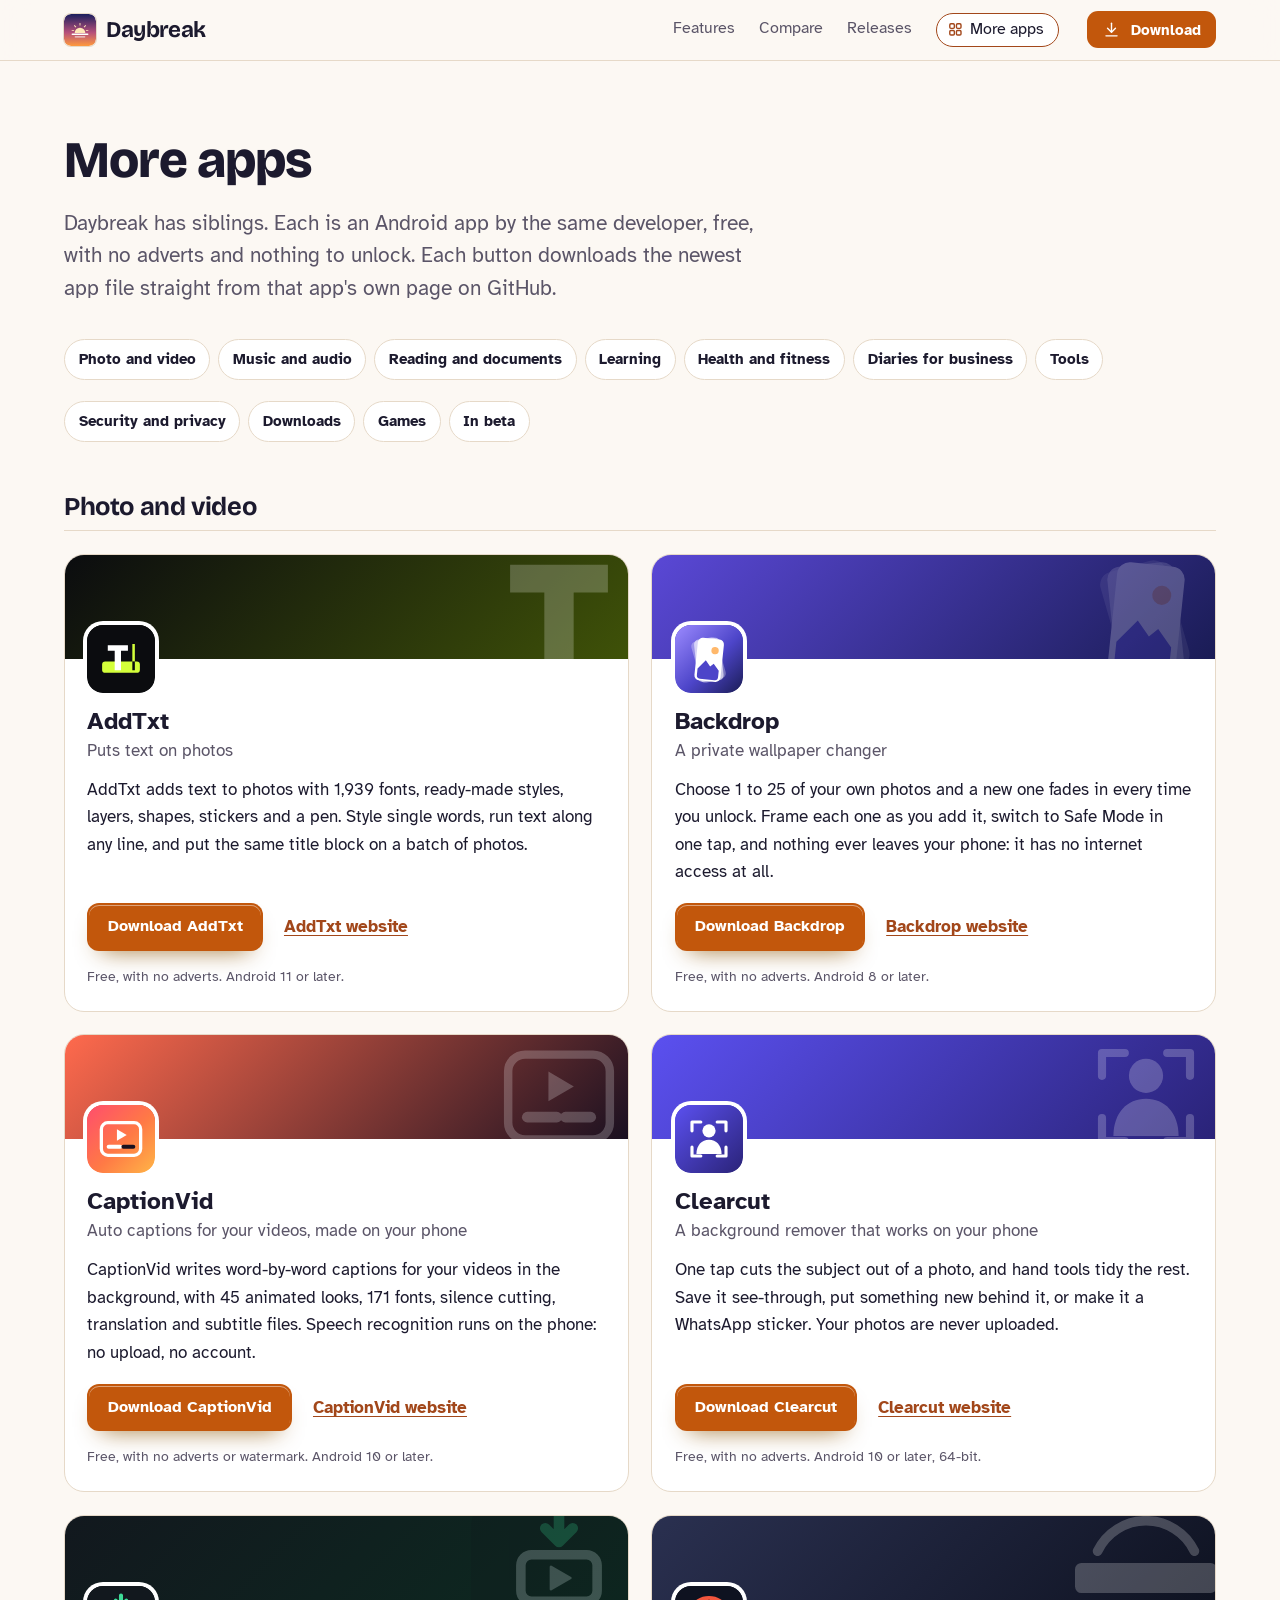
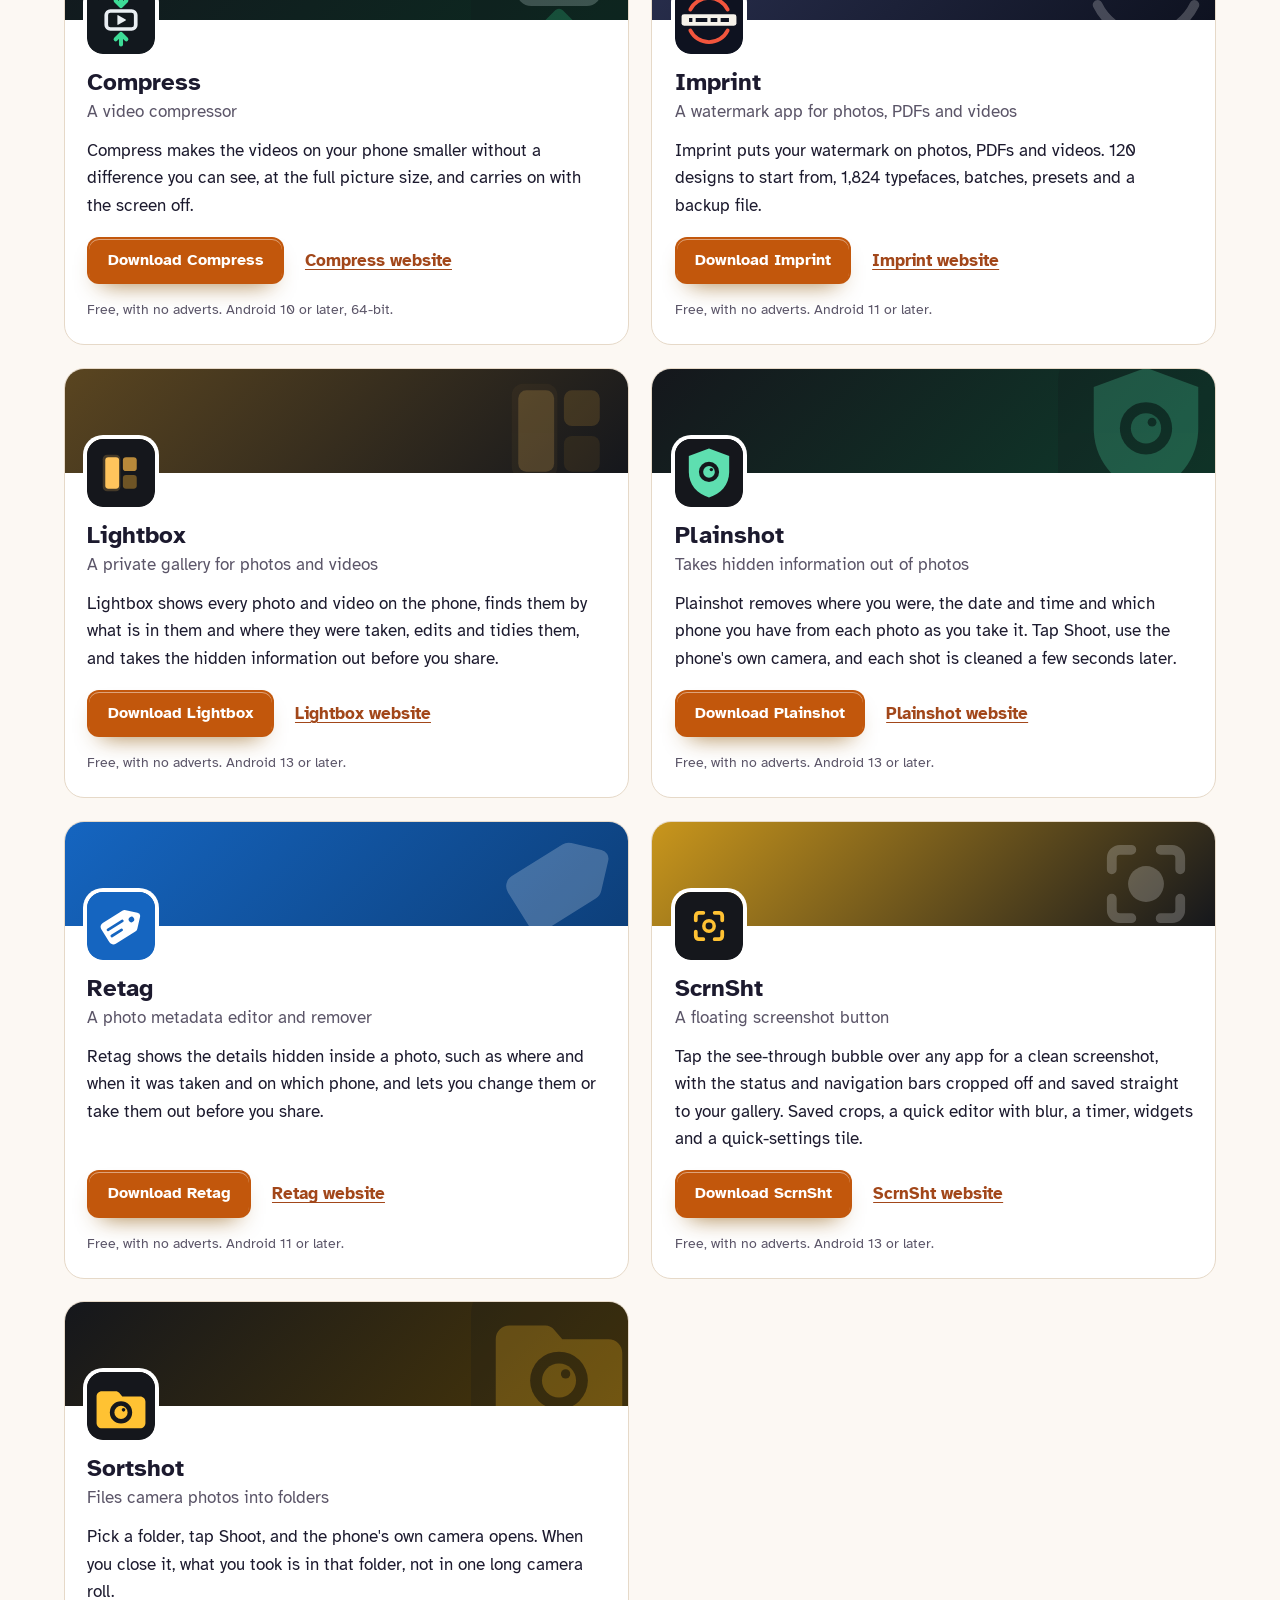
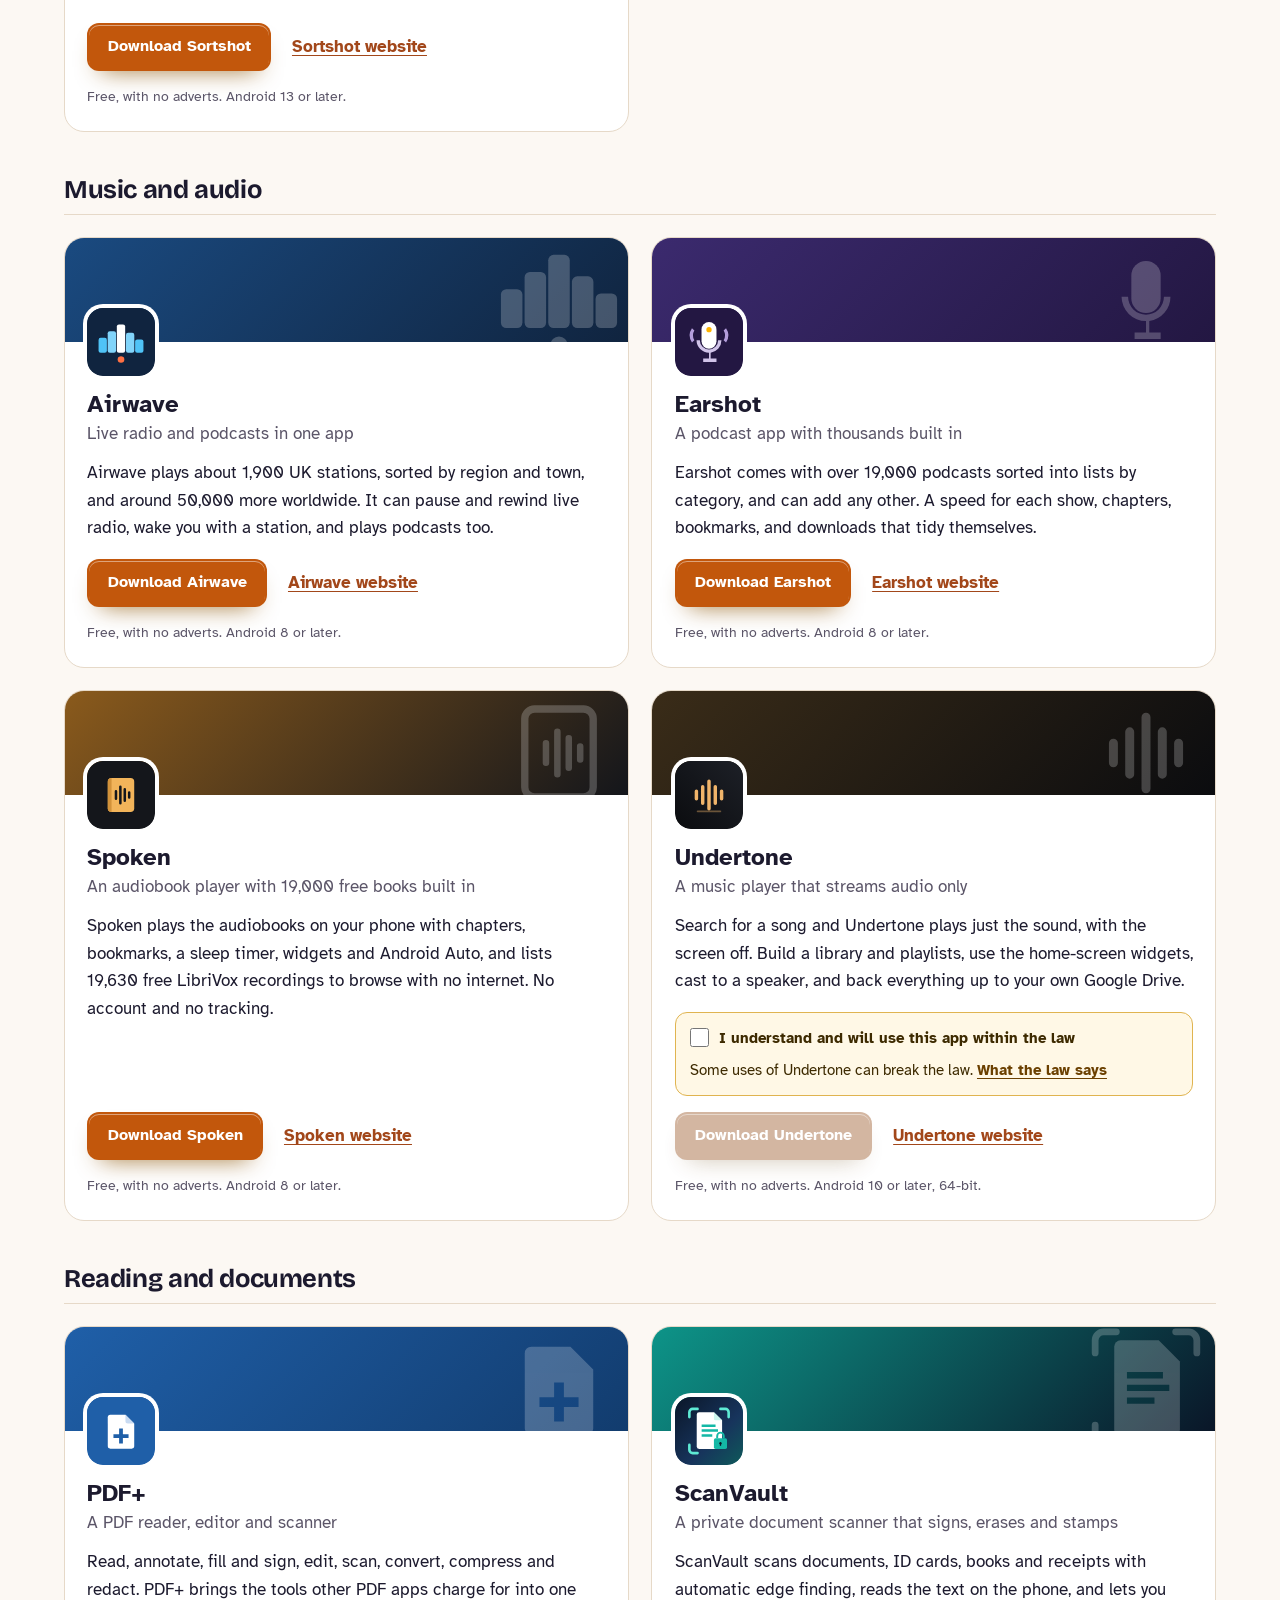
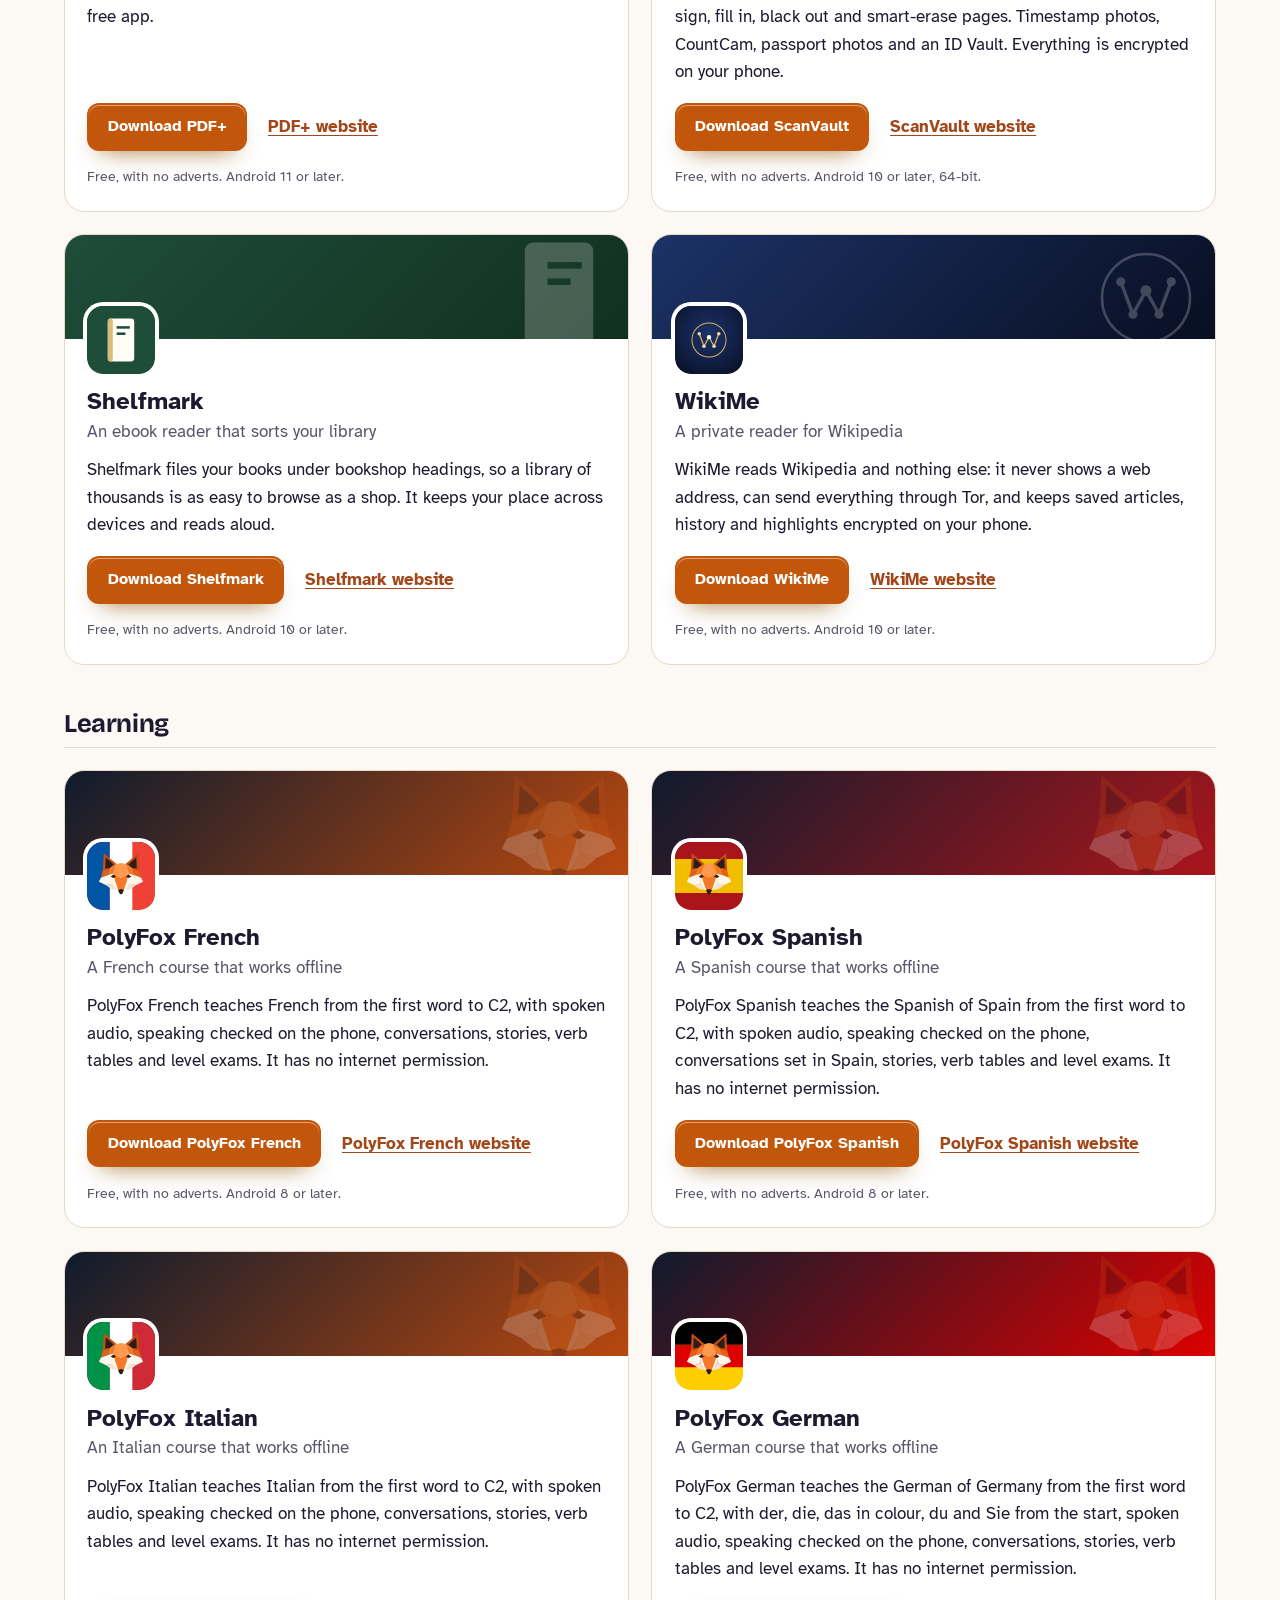
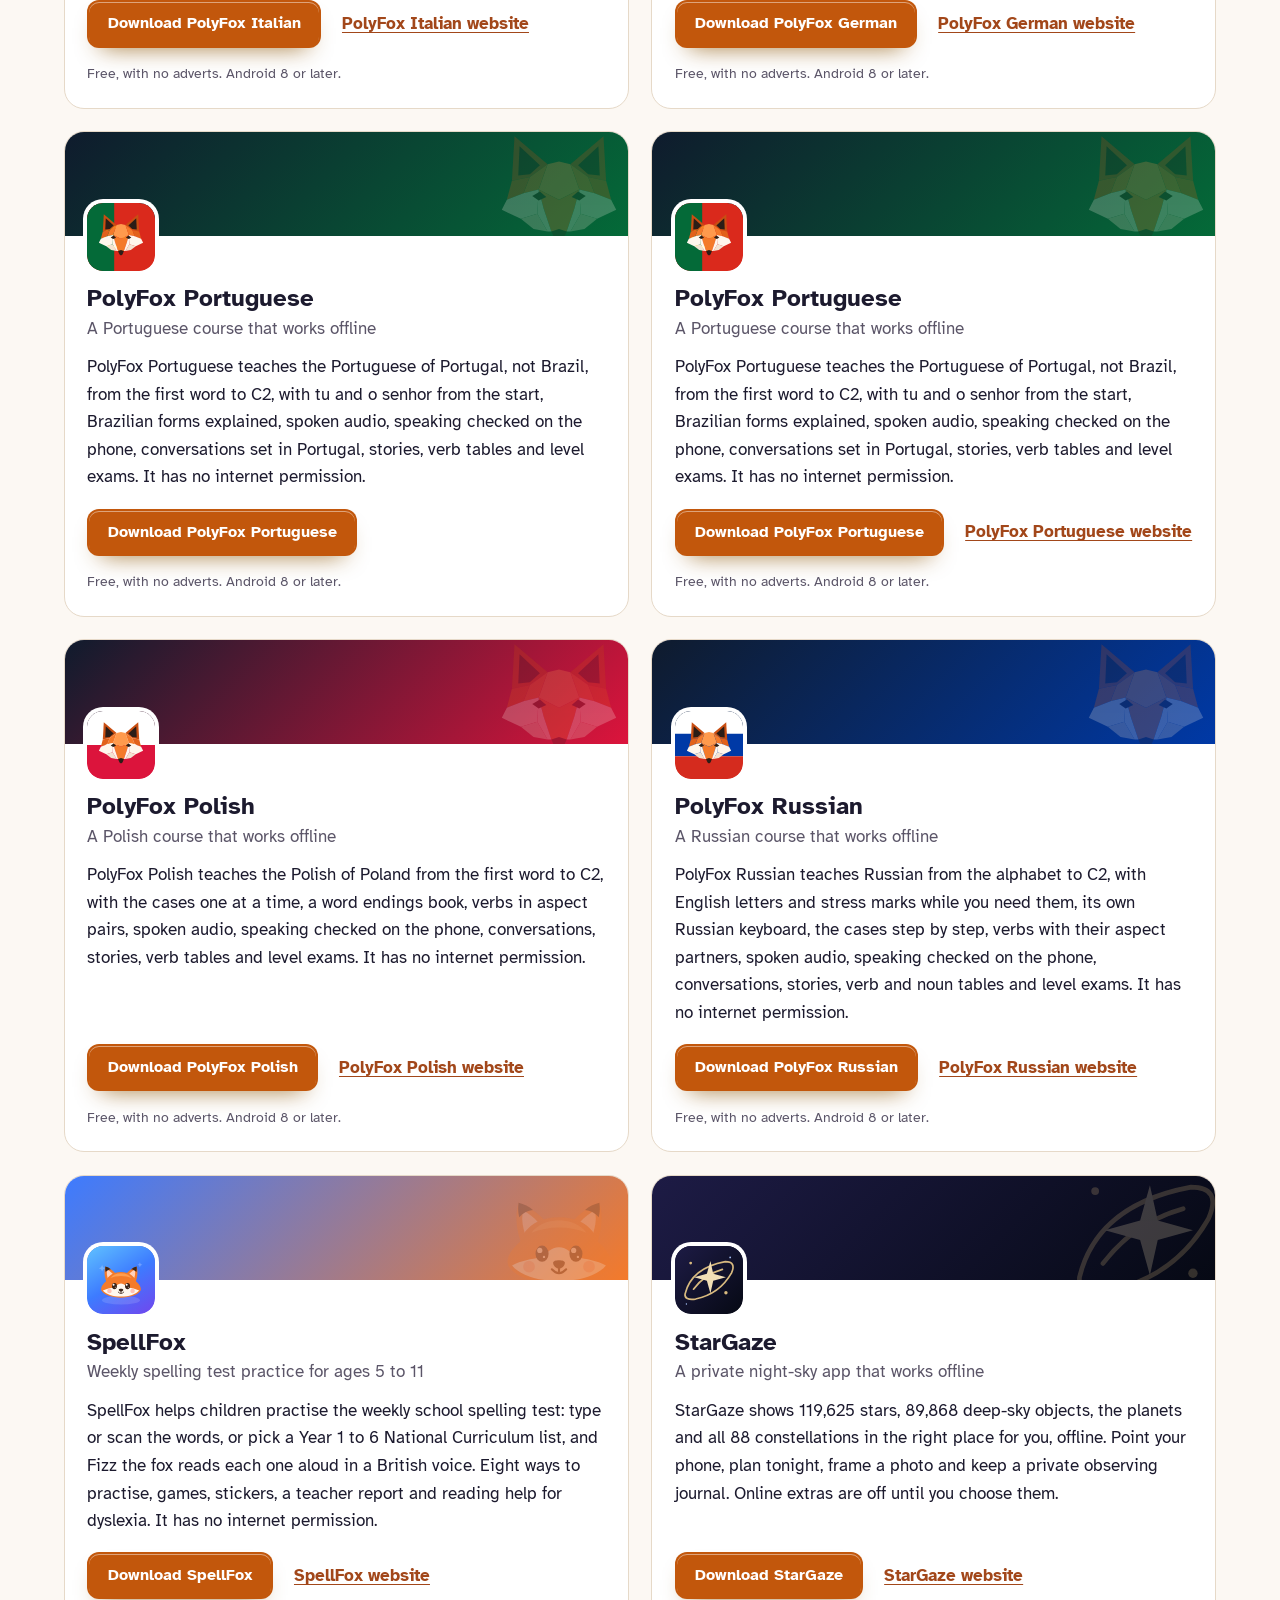
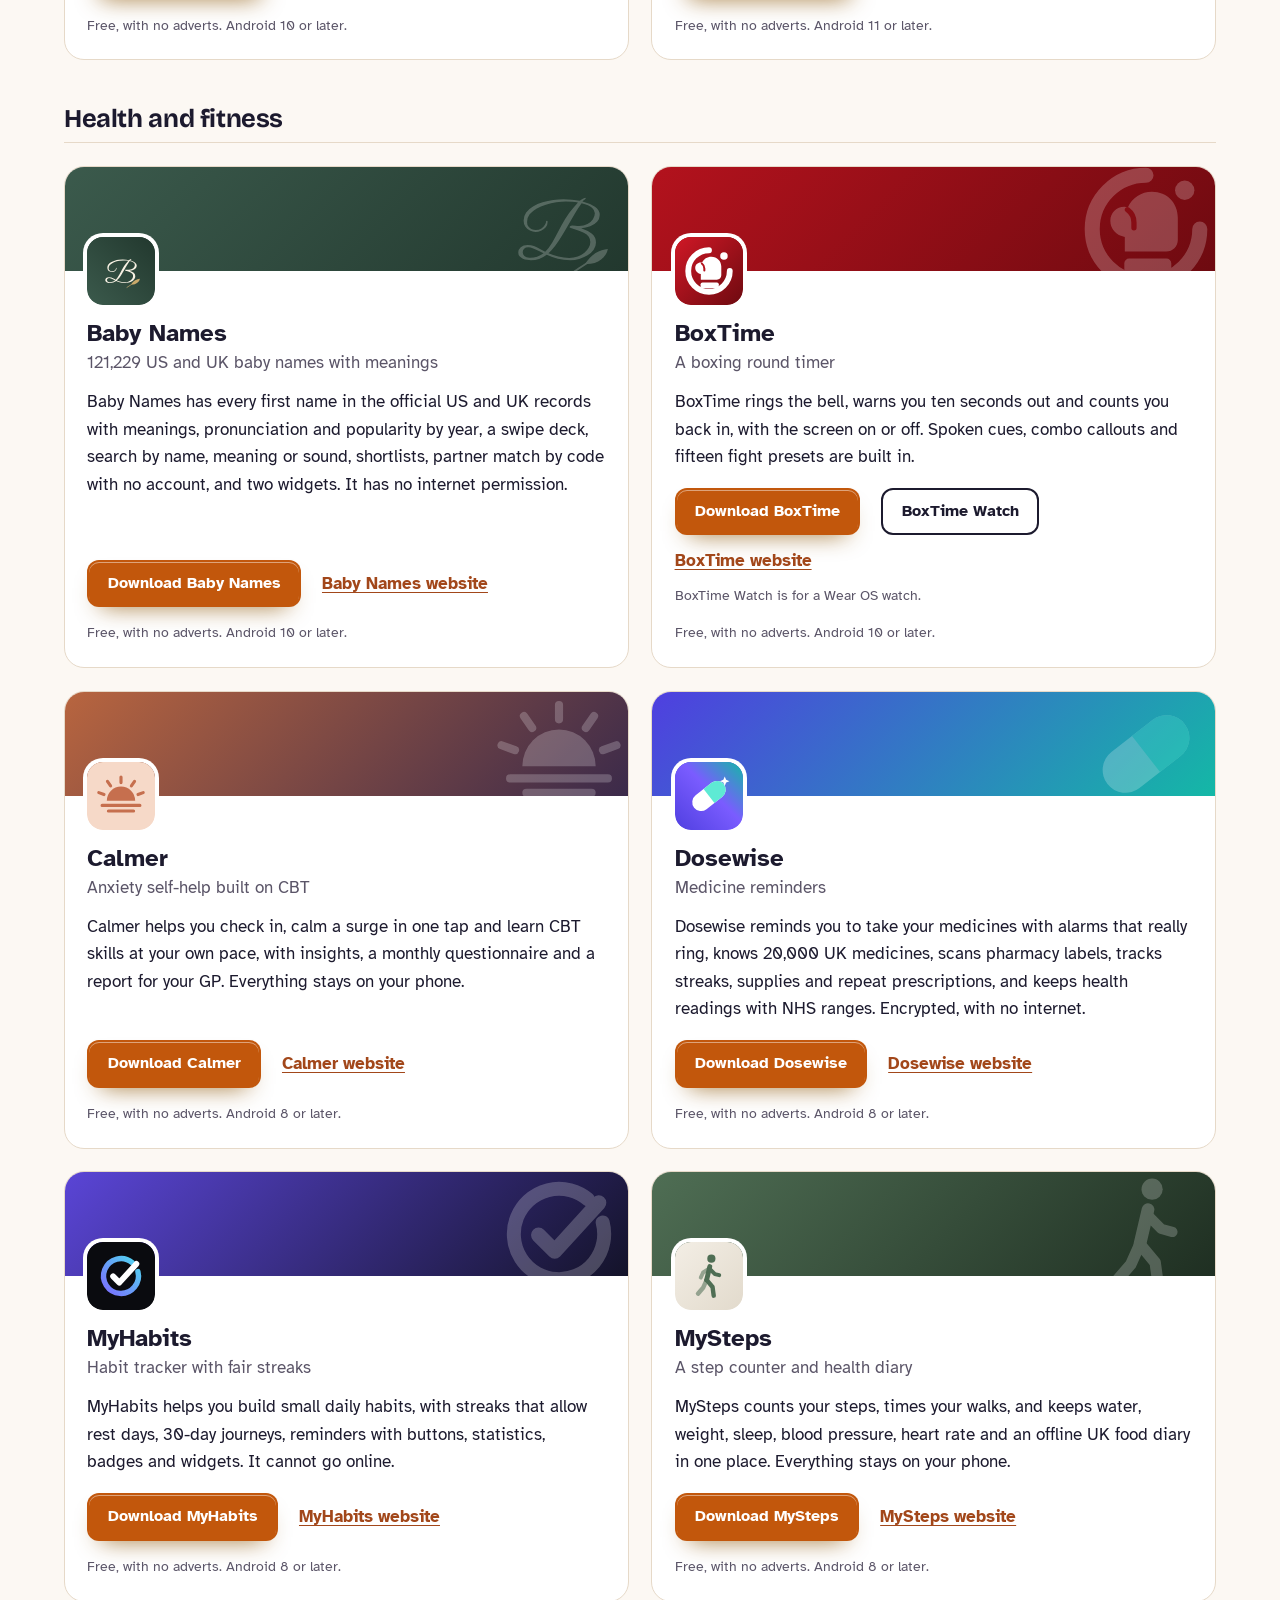
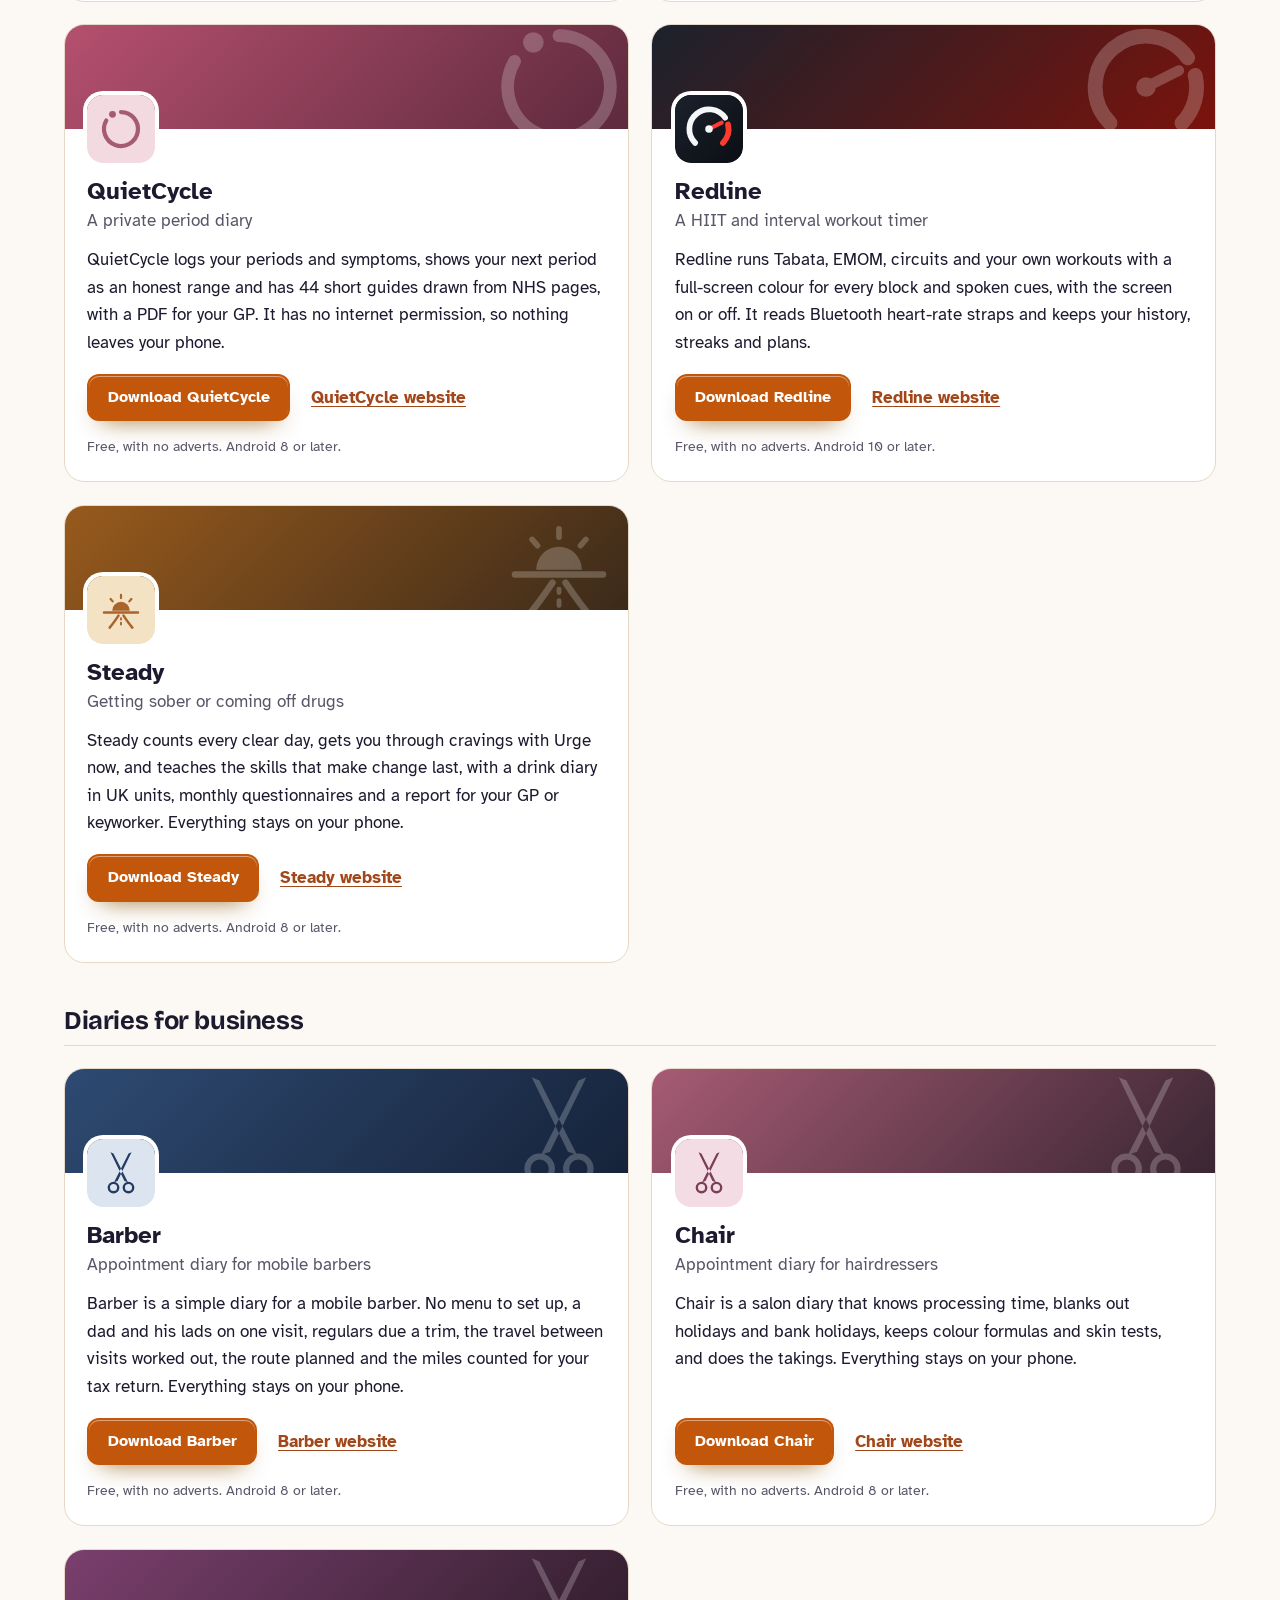
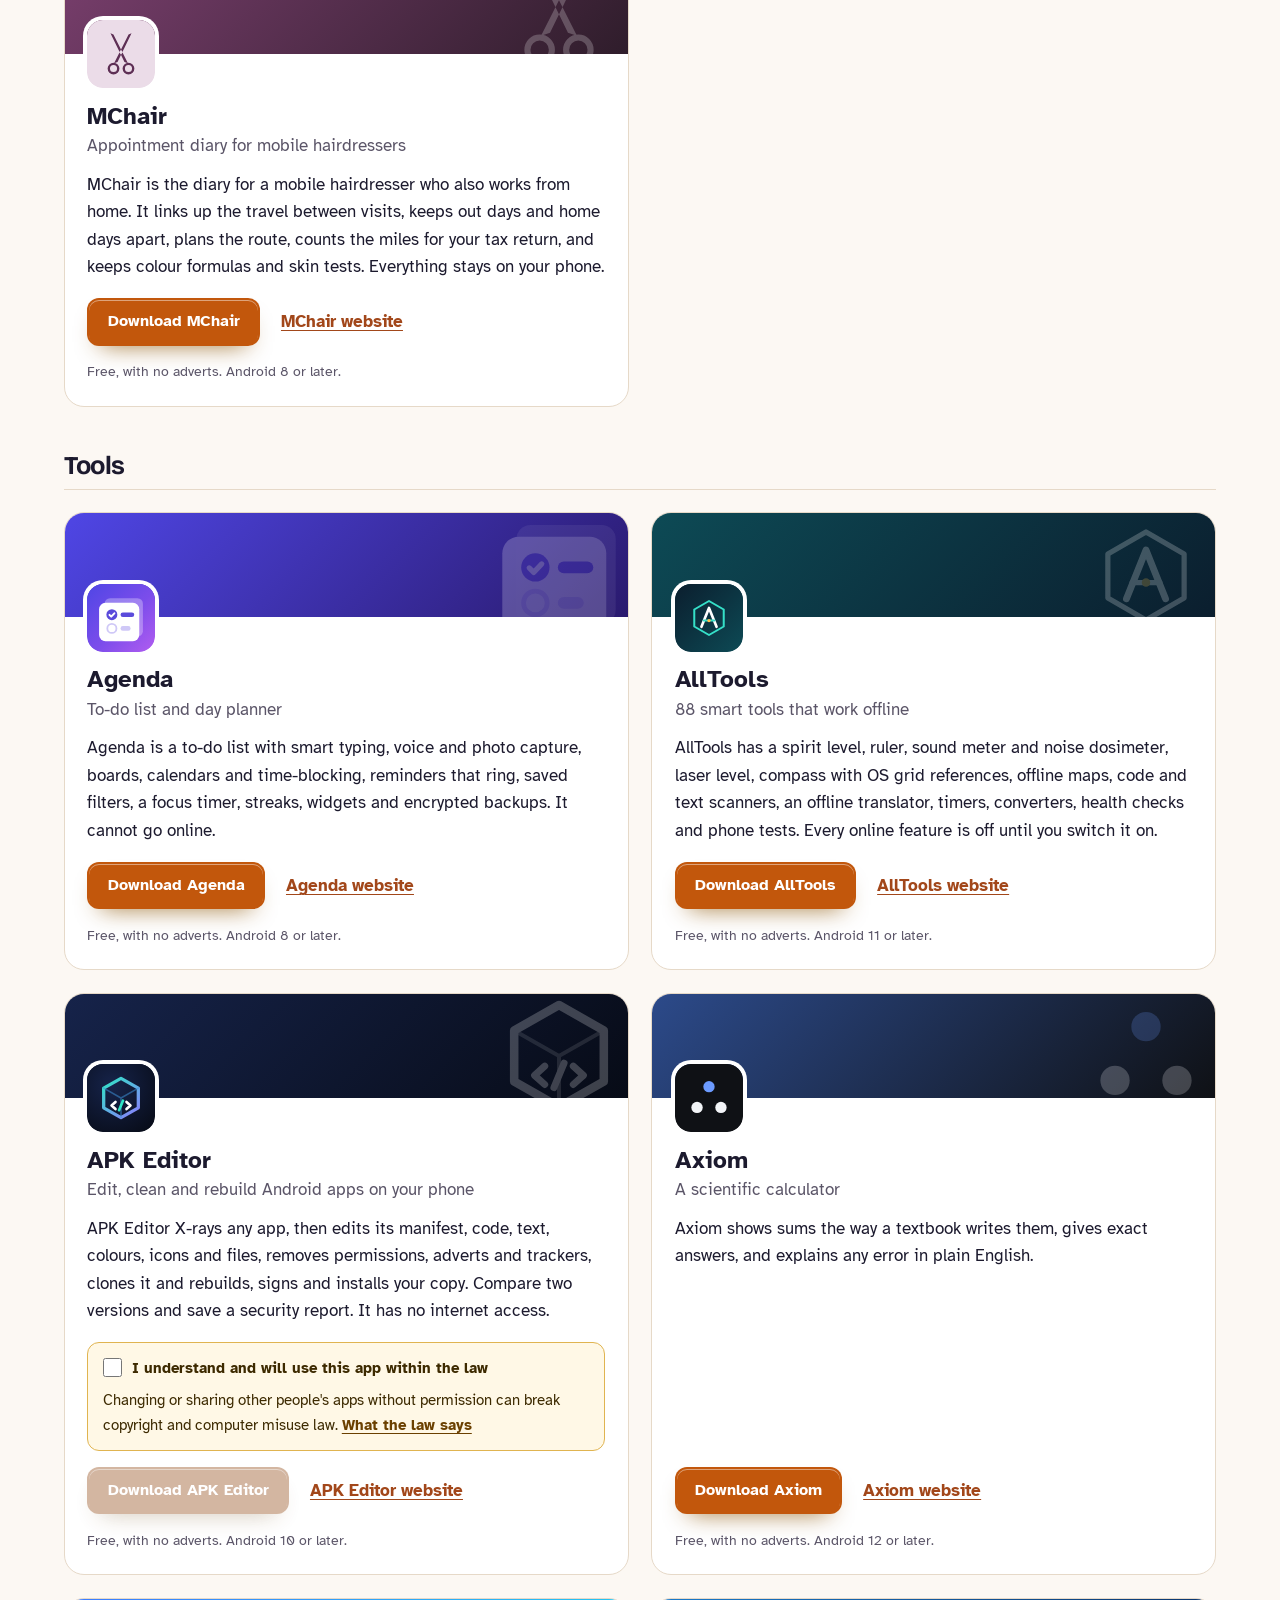
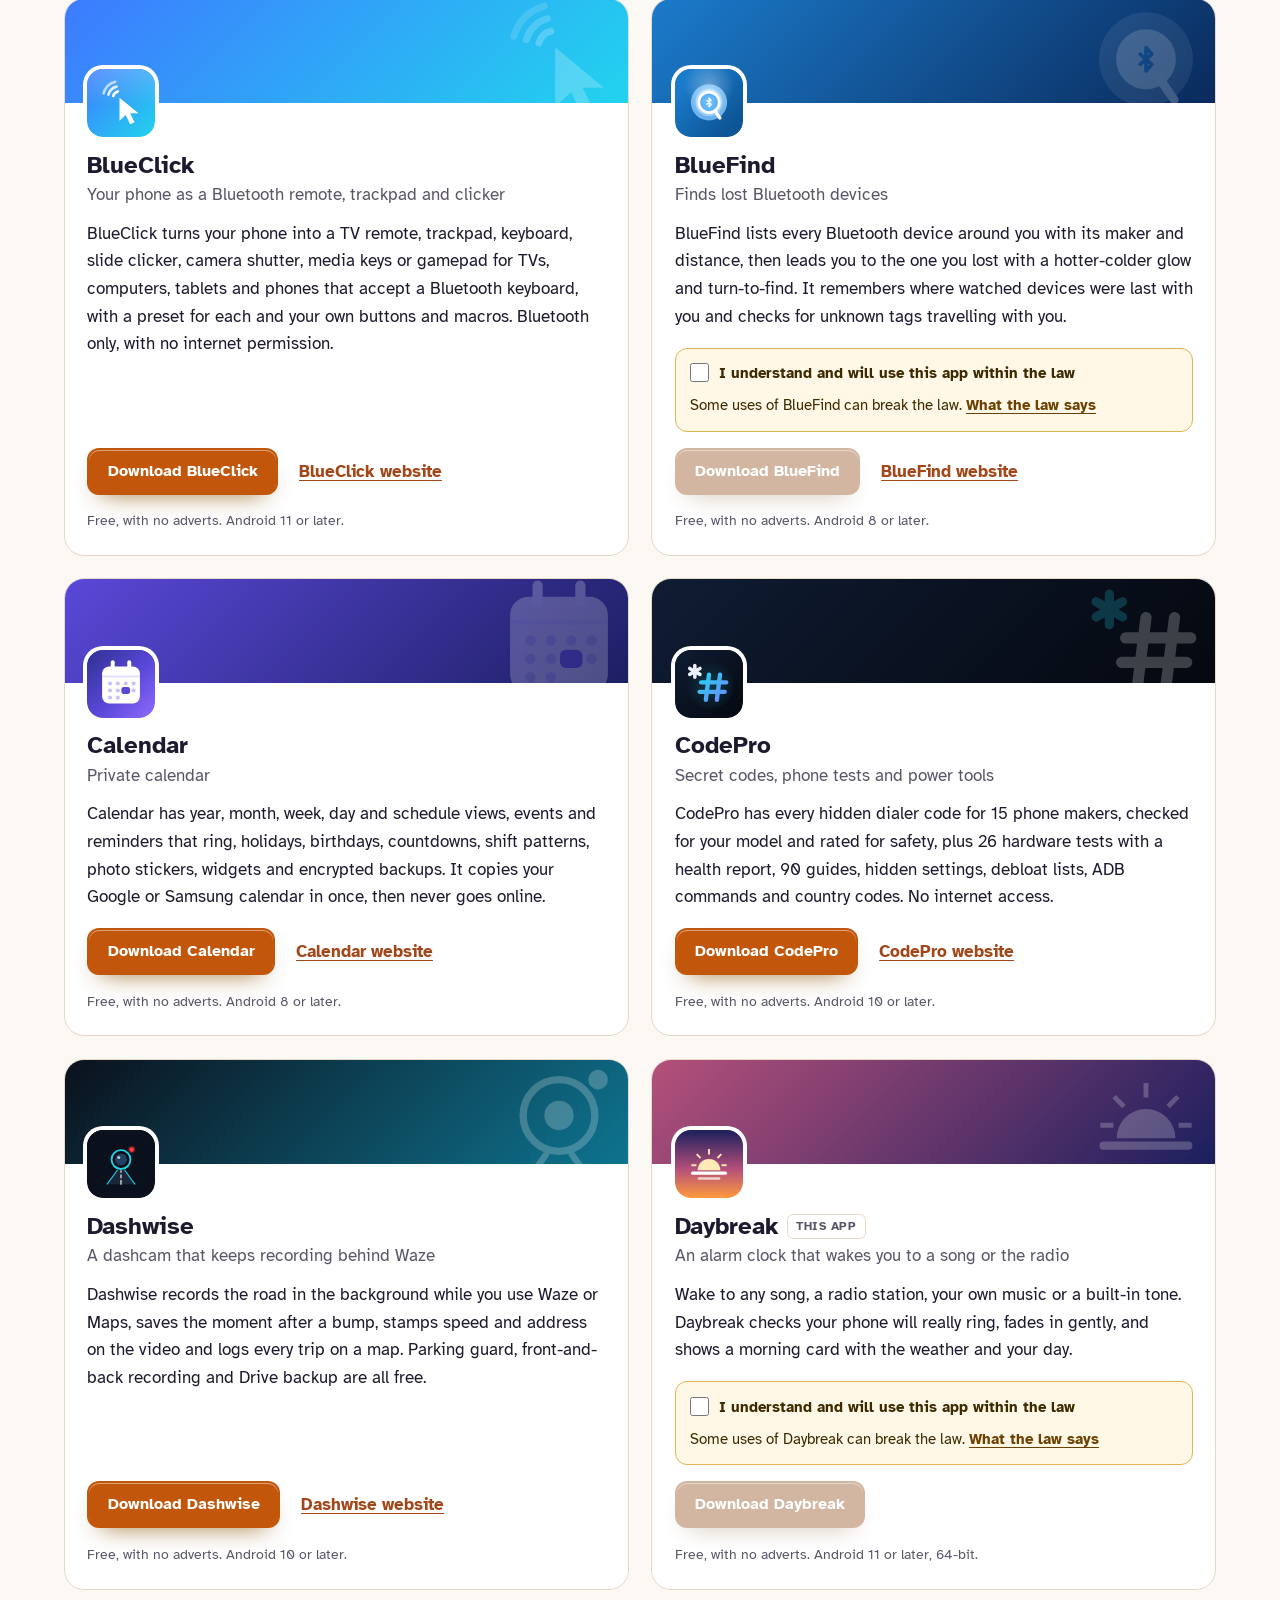
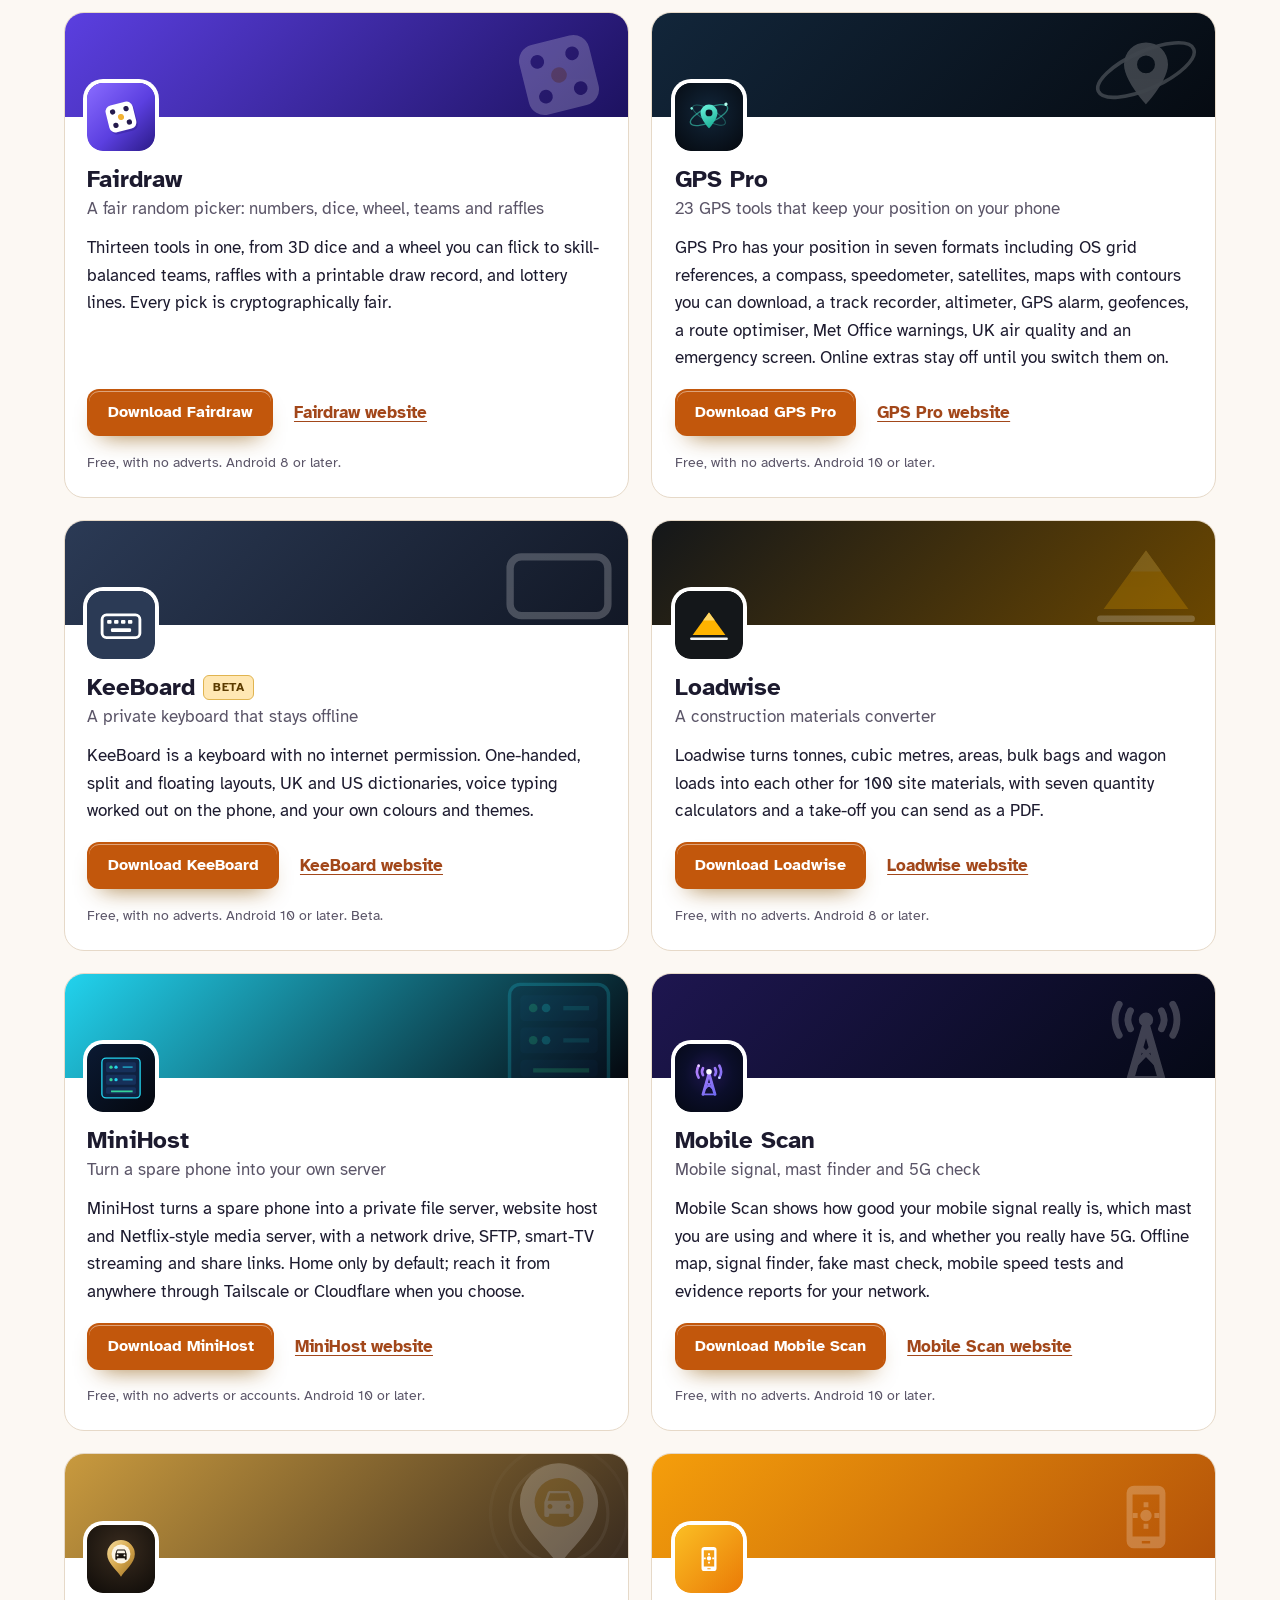
==== commit b6bcb839: "More apps: add SpellFox" ====
--- a/more-apps.html
+++ b/more-apps.html
@@ -4,7 +4,7 @@
 <meta charset="utf-8">
 <meta name="viewport" content="width=device-width, initial-scale=1">
 <title>More free Android apps from the maker of Daybreak</title>
-<meta name="description" content="All 98 free Android apps from the maker of Daybreak, in one list by category, each with its download and a link to its website.">
+<meta name="description" content="All 99 free Android apps from the maker of Daybreak, in one list by category, each with its download and a link to its website.">
 <meta name="author" content="Jonathan Jackson">
 <link rel="canonical" href="https://customgpter.github.io/daybreak/more-apps.html">
 <meta name="theme-color" content="#fcf8f3" media="(prefers-color-scheme: light)">
@@ -12,7 +12,7 @@
 <meta property="og:type" content="website">
 <meta property="og:site_name" content="Daybreak">
 <meta property="og:title" content="More free Android apps from the maker of Daybreak">
-<meta property="og:description" content="All 98 free Android apps from the maker of Daybreak, in one list by category, each with its download and a link to its website.">
+<meta property="og:description" content="All 99 free Android apps from the maker of Daybreak, in one list by category, each with its download and a link to its website.">
 <meta property="og:url" content="https://customgpter.github.io/daybreak/more-apps.html">
 <meta property="og:image" content="https://customgpter.github.io/daybreak/assets/og.png">
 <meta property="og:image:width" content="1200">
@@ -26,7 +26,7 @@
 <link rel="preload" href="./assets/fonts/atkinson-hyperlegible-latin-400-normal.woff2" as="font" type="font/woff2" crossorigin>
 <link rel="stylesheet" href="./assets/site.css?v=1">
 <link rel="stylesheet" href="./assets/house.css?v=1">
-<script type="application/ld+json">{"@context":"https://schema.org","@type":"ItemList","name":"Apps from the maker of Daybreak","url":"https://customgpter.github.io/daybreak/more-apps.html","itemListElement":[{"@type":"ListItem","position":1,"name":"AddTxt","url":"https://customgpter.github.io/addtxt/"},{"@type":"ListItem","position":2,"name":"Backdrop","url":"https://customgpter.github.io/backdrop/"},{"@type":"ListItem","position":3,"name":"CaptionVid","url":"https://customgpter.github.io/captionvid/"},{"@type":"ListItem","position":4,"name":"Clearcut","url":"https://customgpter.github.io/clearcut/"},{"@type":"ListItem","position":5,"name":"Compress","url":"https://customgpter.github.io/compress/"},{"@type":"ListItem","position":6,"name":"Imprint","url":"https://customgpter.github.io/imprint/"},{"@type":"ListItem","position":7,"name":"Lightbox","url":"https://customgpter.github.io/lightbox/"},{"@type":"ListItem","position":8,"name":"Plainshot","url":"https://customgpter.github.io/plainshot/"},{"@type":"ListItem","position":9,"name":"Retag","url":"https://customgpter.github.io/retag/"},{"@type":"ListItem","position":10,"name":"ScrnSht","url":"https://customgpter.github.io/scrnsht/"},{"@type":"ListItem","position":11,"name":"Sortshot","url":"https://customgpter.github.io/sortshot/"},{"@type":"ListItem","position":12,"name":"Airwave","url":"https://customgpter.github.io/airwave/"},{"@type":"ListItem","position":13,"name":"Earshot","url":"https://customgpter.github.io/earshot/"},{"@type":"ListItem","position":14,"name":"Spoken","url":"https://customgpter.github.io/spoken/"},{"@type":"ListItem","position":15,"name":"Undertone","url":"https://customgpter.github.io/undertone/"},{"@type":"ListItem","position":16,"name":"PDF+","url":"https://customgpter.github.io/pdfplus/"},{"@type":"ListItem","position":17,"name":"ScanVault","url":"https://customgpter.github.io/scanvault/"},{"@type":"ListItem","position":18,"name":"Shelfmark","url":"https://customgpter.github.io/shelfmark/"},{"@type":"ListItem","position":19,"name":"WikiMe","url":"https://customgpter.github.io/wikime/"},{"@type":"ListItem","position":20,"name":"PolyFox French","url":"https://customgpter.github.io/polyfox/"},{"@type":"ListItem","position":21,"name":"PolyFox German","url":"https://customgpter.github.io/polyfox-german/"},{"@type":"ListItem","position":22,"name":"PolyFox Portuguese","url":"https://customgpter.github.io/polyfox-portuguese/"},{"@type":"ListItem","position":23,"name":"PolyFox Polish","url":"https://customgpter.github.io/polyfox-polish/"},{"@type":"ListItem","position":24,"name":"PolyFox Russian","url":"https://customgpter.github.io/polyfox-russian/"},{"@type":"ListItem","position":25,"name":"StarGaze","url":"https://customgpter.github.io/stargaze/"},{"@type":"ListItem","position":26,"name":"Baby Names","url":"https://customgpter.github.io/babynames/"},{"@type":"ListItem","position":27,"name":"BoxTime","url":"https://customgpter.github.io/boxtime/"},{"@type":"ListItem","position":28,"name":"Calmer","url":"https://customgpter.github.io/calmer/"},{"@type":"ListItem","position":29,"name":"Dosewise","url":"https://customgpter.github.io/dosewise/"},{"@type":"ListItem","position":30,"name":"MyHabits","url":"https://customgpter.github.io/myhabits/"},{"@type":"ListItem","position":31,"name":"MySteps","url":"https://customgpter.github.io/mysteps/"},{"@type":"ListItem","position":32,"name":"QuietCycle","url":"https://customgpter.github.io/quietcycle/"},{"@type":"ListItem","position":33,"name":"Redline","url":"https://customgpter.github.io/redline/"},{"@type":"ListItem","position":34,"name":"Steady","url":"https://customgpter.github.io/steady/"},{"@type":"ListItem","position":35,"name":"Barber","url":"https://customgpter.github.io/barber/"},{"@type":"ListItem","position":36,"name":"Chair","url":"https://customgpter.github.io/chair/"},{"@type":"ListItem","position":37,"name":"MChair","url":"https://customgpter.github.io/mchair/"},{"@type":"ListItem","position":38,"name":"Agenda","url":"https://customgpter.github.io/agenda/"},{"@type":"ListItem","position":39,"name":"AllTools","url":"https://customgpter.github.io/alltools/"},{"@type":"ListItem","position":40,"name":"APK Editor","url":"https://customgpter.github.io/apkeditor/"},{"@type":"ListItem","position":41,"name":"Axiom","url":"https://customgpter.github.io/axiom/"},{"@type":"ListItem","position":42,"name":"BlueClick","url":"https://customgpter.github.io/blueclick/"},{"@type":"ListItem","position":43,"name":"BlueFind","url":"https://customgpter.github.io/bluefind/"},{"@type":"ListItem","position":44,"name":"Calendar","url":"https://customgpter.github.io/calendar/"},{"@type":"ListItem","position":45,"name":"CodePro","url":"https://customgpter.github.io/codepro/"},{"@type":"ListItem","position":46,"name":"Dashwise","url":"https://customgpter.github.io/dashwise/"},{"@type":"ListItem","position":47,"name":"Daybreak","url":"https://customgpter.github.io/daybreak/"},{"@type":"ListItem","position":48,"name":"Fairdraw","url":"https://customgpter.github.io/fairdraw/"},{"@type":"ListItem","position":49,"name":"GPS Pro","url":"https://customgpter.github.io/gpspro/"},{"@type":"ListItem","position":50,"name":"KeeBoard","url":"https://customgpter.github.io/keeboard/"},{"@type":"ListItem","position":51,"name":"Loadwise","url":"https://customgpter.github.io/loadwise/"},{"@type":"ListItem","position":52,"name":"MiniHost","url":"https://customgpter.github.io/minihost/"},{"@type":"ListItem","position":53,"name":"Mobile Scan","url":"https://customgpter.github.io/mobilescan/"},{"@type":"ListItem","position":54,"name":"Parkwise","url":"https://customgpter.github.io/parkwise/"},{"@type":"ListItem","position":55,"name":"Pocketmind","url":"https://customgpter.github.io/pocketmind/"},{"@type":"ListItem","position":56,"name":"Refine","url":"https://customgpter.github.io/refine/"},{"@type":"ListItem","position":57,"name":"Shiftwise","url":"https://customgpter.github.io/shiftwise/"},{"@type":"ListItem","position":58,"name":"SimpleCalc","url":"https://customgpter.github.io/simplecalc/"},{"@type":"ListItem","position":59,"name":"Skyline","url":"https://customgpter.github.io/skyline/"},{"@type":"ListItem","position":60,"name":"Slipway","url":"https://customgpter.github.io/slipway/"},{"@type":"ListItem","position":61,"name":"Tagger","url":"https://customgpter.github.io/tagger/"},{"@type":"ListItem","position":62,"name":"TotalClean","url":"https://customgpter.github.io/totalclean/"},{"@type":"ListItem","position":63,"name":"TVLink","url":"https://customgpter.github.io/tvlink/"},{"@type":"ListItem","position":64,"name":"Unbox","url":"https://customgpter.github.io/unbox/"},{"@type":"ListItem","position":65,"name":"WhatsKeep","url":"https://customgpter.github.io/whatskeep/"},{"@type":"ListItem","position":66,"name":"WiFi Scan","url":"https://customgpter.github.io/wifiscan/"},{"@type":"ListItem","position":67,"name":"Auditly","url":"https://customgpter.github.io/auditly/"},{"@type":"ListItem","position":68,"name":"Backchannel","url":"https://customgpter.github.io/backchannel/"},{"@type":"ListItem","position":69,"name":"ENotes","url":"https://customgpter.github.io/enotes/"},{"@type":"ListItem","position":70,"name":"FindMe","url":"https://customgpter.github.io/findme/"},{"@type":"ListItem","position":71,"name":"iLock","url":"https://customgpter.github.io/ilock/"},{"@type":"ListItem","position":72,"name":"ImSafe","url":"https://customgpter.github.io/imsafe/"},{"@type":"ListItem","position":73,"name":"IShred","url":"https://customgpter.github.io/ishred/"},{"@type":"ListItem","position":74,"name":"LockBox","url":"https://customgpter.github.io/lockbox/"},{"@type":"ListItem","position":75,"name":"PassVault","url":"https://customgpter.github.io/passvault/"},{"@type":"ListItem","position":76,"name":"SpyFind","url":"https://customgpter.github.io/spyfind/"},{"@type":"ListItem","position":77,"name":"TextWipe","url":"https://customgpter.github.io/textwipe/"},{"@type":"ListItem","position":78,"name":"Tracewire","url":"https://customgpter.github.io/tracewire/"},{"@type":"ListItem","position":79,"name":"Vigil","url":"https://customgpter.github.io/vigil/"},{"@type":"ListItem","position":80,"name":"Grab","url":"https://customgpter.github.io/grab/"},{"@type":"ListItem","position":81,"name":"Swarm","url":"https://customgpter.github.io/swarm/"},{"@type":"ListItem","position":82,"name":"Plane Games","url":"https://customgpter.github.io/plane-games/"},{"@type":"ListItem","position":83,"name":"Ninefold","url":"https://customgpter.github.io/ninefold/"},{"@type":"ListItem","position":84,"name":"Cubewise","url":"https://customgpter.github.io/cubewise/"},{"@type":"ListItem","position":85,"name":"Tilewise","url":"https://customgpter.github.io/tilewise/"},{"@type":"ListItem","position":86,"name":"Letterwise","url":"https://customgpter.github.io/letterwise/"},{"@type":"ListItem","position":87,"name":"Kingside","url":"https://customgpter.github.io/kingside/"},{"@type":"ListItem","position":88,"name":"Deckhand","url":"https://customgpter.github.io/deckhand/"},{"@type":"ListItem","position":89,"name":"SNESForge","url":"https://customgpter.github.io/snesforge/"},{"@type":"ListItem","position":90,"name":"Fame Boy","url":"https://customgpter.github.io/fameboy/"},{"@type":"ListItem","position":91,"name":"PSPPro","url":"https://customgpter.github.io/psppro/"},{"@type":"ListItem","position":92,"name":"MegaGen","url":"https://customgpter.github.io/megagen/"},{"@type":"ListItem","position":93,"name":"QVR","url":"https://customgpter.github.io/qvr/"},{"@type":"ListItem","position":94,"name":"QVR Watch","url":"https://customgpter.github.io/qvr-watch/"},{"@type":"ListItem","position":95,"name":"QVRLite","url":"https://customgpter.github.io/qvrlite/"},{"@type":"ListItem","position":96,"name":"Onionz","url":"https://customgpter.github.io/onionz/"},{"@type":"ListItem","position":97,"name":"OnionzWeb","url":"https://customgpter.github.io/onionzweb/"}]}</script>
+<script type="application/ld+json">{"@context":"https://schema.org","@type":"ItemList","name":"Apps from the maker of Daybreak","url":"https://customgpter.github.io/daybreak/more-apps.html","itemListElement":[{"@type":"ListItem","position":1,"name":"AddTxt","url":"https://customgpter.github.io/addtxt/"},{"@type":"ListItem","position":2,"name":"Backdrop","url":"https://customgpter.github.io/backdrop/"},{"@type":"ListItem","position":3,"name":"CaptionVid","url":"https://customgpter.github.io/captionvid/"},{"@type":"ListItem","position":4,"name":"Clearcut","url":"https://customgpter.github.io/clearcut/"},{"@type":"ListItem","position":5,"name":"Compress","url":"https://customgpter.github.io/compress/"},{"@type":"ListItem","position":6,"name":"Imprint","url":"https://customgpter.github.io/imprint/"},{"@type":"ListItem","position":7,"name":"Lightbox","url":"https://customgpter.github.io/lightbox/"},{"@type":"ListItem","position":8,"name":"Plainshot","url":"https://customgpter.github.io/plainshot/"},{"@type":"ListItem","position":9,"name":"Retag","url":"https://customgpter.github.io/retag/"},{"@type":"ListItem","position":10,"name":"ScrnSht","url":"https://customgpter.github.io/scrnsht/"},{"@type":"ListItem","position":11,"name":"Sortshot","url":"https://customgpter.github.io/sortshot/"},{"@type":"ListItem","position":12,"name":"Airwave","url":"https://customgpter.github.io/airwave/"},{"@type":"ListItem","position":13,"name":"Earshot","url":"https://customgpter.github.io/earshot/"},{"@type":"ListItem","position":14,"name":"Spoken","url":"https://customgpter.github.io/spoken/"},{"@type":"ListItem","position":15,"name":"Undertone","url":"https://customgpter.github.io/undertone/"},{"@type":"ListItem","position":16,"name":"PDF+","url":"https://customgpter.github.io/pdfplus/"},{"@type":"ListItem","position":17,"name":"ScanVault","url":"https://customgpter.github.io/scanvault/"},{"@type":"ListItem","position":18,"name":"Shelfmark","url":"https://customgpter.github.io/shelfmark/"},{"@type":"ListItem","position":19,"name":"WikiMe","url":"https://customgpter.github.io/wikime/"},{"@type":"ListItem","position":20,"name":"PolyFox French","url":"https://customgpter.github.io/polyfox/"},{"@type":"ListItem","position":21,"name":"PolyFox German","url":"https://customgpter.github.io/polyfox-german/"},{"@type":"ListItem","position":22,"name":"PolyFox Portuguese","url":"https://customgpter.github.io/polyfox-portuguese/"},{"@type":"ListItem","position":23,"name":"PolyFox Polish","url":"https://customgpter.github.io/polyfox-polish/"},{"@type":"ListItem","position":24,"name":"PolyFox Russian","url":"https://customgpter.github.io/polyfox-russian/"},{"@type":"ListItem","position":25,"name":"SpellFox","url":"https://customgpter.github.io/spellfox/"},{"@type":"ListItem","position":26,"name":"StarGaze","url":"https://customgpter.github.io/stargaze/"},{"@type":"ListItem","position":27,"name":"Baby Names","url":"https://customgpter.github.io/babynames/"},{"@type":"ListItem","position":28,"name":"BoxTime","url":"https://customgpter.github.io/boxtime/"},{"@type":"ListItem","position":29,"name":"Calmer","url":"https://customgpter.github.io/calmer/"},{"@type":"ListItem","position":30,"name":"Dosewise","url":"https://customgpter.github.io/dosewise/"},{"@type":"ListItem","position":31,"name":"MyHabits","url":"https://customgpter.github.io/myhabits/"},{"@type":"ListItem","position":32,"name":"MySteps","url":"https://customgpter.github.io/mysteps/"},{"@type":"ListItem","position":33,"name":"QuietCycle","url":"https://customgpter.github.io/quietcycle/"},{"@type":"ListItem","position":34,"name":"Redline","url":"https://customgpter.github.io/redline/"},{"@type":"ListItem","position":35,"name":"Steady","url":"https://customgpter.github.io/steady/"},{"@type":"ListItem","position":36,"name":"Barber","url":"https://customgpter.github.io/barber/"},{"@type":"ListItem","position":37,"name":"Chair","url":"https://customgpter.github.io/chair/"},{"@type":"ListItem","position":38,"name":"MChair","url":"https://customgpter.github.io/mchair/"},{"@type":"ListItem","position":39,"name":"Agenda","url":"https://customgpter.github.io/agenda/"},{"@type":"ListItem","position":40,"name":"AllTools","url":"https://customgpter.github.io/alltools/"},{"@type":"ListItem","position":41,"name":"APK Editor","url":"https://customgpter.github.io/apkeditor/"},{"@type":"ListItem","position":42,"name":"Axiom","url":"https://customgpter.github.io/axiom/"},{"@type":"ListItem","position":43,"name":"BlueClick","url":"https://customgpter.github.io/blueclick/"},{"@type":"ListItem","position":44,"name":"BlueFind","url":"https://customgpter.github.io/bluefind/"},{"@type":"ListItem","position":45,"name":"Calendar","url":"https://customgpter.github.io/calendar/"},{"@type":"ListItem","position":46,"name":"CodePro","url":"https://customgpter.github.io/codepro/"},{"@type":"ListItem","position":47,"name":"Dashwise","url":"https://customgpter.github.io/dashwise/"},{"@type":"ListItem","position":48,"name":"Daybreak","url":"https://customgpter.github.io/daybreak/"},{"@type":"ListItem","position":49,"name":"Fairdraw","url":"https://customgpter.github.io/fairdraw/"},{"@type":"ListItem","position":50,"name":"GPS Pro","url":"https://customgpter.github.io/gpspro/"},{"@type":"ListItem","position":51,"name":"KeeBoard","url":"https://customgpter.github.io/keeboard/"},{"@type":"ListItem","position":52,"name":"Loadwise","url":"https://customgpter.github.io/loadwise/"},{"@type":"ListItem","position":53,"name":"MiniHost","url":"https://customgpter.github.io/minihost/"},{"@type":"ListItem","position":54,"name":"Mobile Scan","url":"https://customgpter.github.io/mobilescan/"},{"@type":"ListItem","position":55,"name":"Parkwise","url":"https://customgpter.github.io/parkwise/"},{"@type":"ListItem","position":56,"name":"Pocketmind","url":"https://customgpter.github.io/pocketmind/"},{"@type":"ListItem","position":57,"name":"Refine","url":"https://customgpter.github.io/refine/"},{"@type":"ListItem","position":58,"name":"Shiftwise","url":"https://customgpter.github.io/shiftwise/"},{"@type":"ListItem","position":59,"name":"SimpleCalc","url":"https://customgpter.github.io/simplecalc/"},{"@type":"ListItem","position":60,"name":"Skyline","url":"https://customgpter.github.io/skyline/"},{"@type":"ListItem","position":61,"name":"Slipway","url":"https://customgpter.github.io/slipway/"},{"@type":"ListItem","position":62,"name":"Tagger","url":"https://customgpter.github.io/tagger/"},{"@type":"ListItem","position":63,"name":"TotalClean","url":"https://customgpter.github.io/totalclean/"},{"@type":"ListItem","position":64,"name":"TVLink","url":"https://customgpter.github.io/tvlink/"},{"@type":"ListItem","position":65,"name":"Unbox","url":"https://customgpter.github.io/unbox/"},{"@type":"ListItem","position":66,"name":"WhatsKeep","url":"https://customgpter.github.io/whatskeep/"},{"@type":"ListItem","position":67,"name":"WiFi Scan","url":"https://customgpter.github.io/wifiscan/"},{"@type":"ListItem","position":68,"name":"Auditly","url":"https://customgpter.github.io/auditly/"},{"@type":"ListItem","position":69,"name":"Backchannel","url":"https://customgpter.github.io/backchannel/"},{"@type":"ListItem","position":70,"name":"ENotes","url":"https://customgpter.github.io/enotes/"},{"@type":"ListItem","position":71,"name":"FindMe","url":"https://customgpter.github.io/findme/"},{"@type":"ListItem","position":72,"name":"iLock","url":"https://customgpter.github.io/ilock/"},{"@type":"ListItem","position":73,"name":"ImSafe","url":"https://customgpter.github.io/imsafe/"},{"@type":"ListItem","position":74,"name":"IShred","url":"https://customgpter.github.io/ishred/"},{"@type":"ListItem","position":75,"name":"LockBox","url":"https://customgpter.github.io/lockbox/"},{"@type":"ListItem","position":76,"name":"PassVault","url":"https://customgpter.github.io/passvault/"},{"@type":"ListItem","position":77,"name":"SpyFind","url":"https://customgpter.github.io/spyfind/"},{"@type":"ListItem","position":78,"name":"TextWipe","url":"https://customgpter.github.io/textwipe/"},{"@type":"ListItem","position":79,"name":"Tracewire","url":"https://customgpter.github.io/tracewire/"},{"@type":"ListItem","position":80,"name":"Vigil","url":"https://customgpter.github.io/vigil/"},{"@type":"ListItem","position":81,"name":"Grab","url":"https://customgpter.github.io/grab/"},{"@type":"ListItem","position":82,"name":"Swarm","url":"https://customgpter.github.io/swarm/"},{"@type":"ListItem","position":83,"name":"Plane Games","url":"https://customgpter.github.io/plane-games/"},{"@type":"ListItem","position":84,"name":"Ninefold","url":"https://customgpter.github.io/ninefold/"},{"@type":"ListItem","position":85,"name":"Cubewise","url":"https://customgpter.github.io/cubewise/"},{"@type":"ListItem","position":86,"name":"Tilewise","url":"https://customgpter.github.io/tilewise/"},{"@type":"ListItem","position":87,"name":"Letterwise","url":"https://customgpter.github.io/letterwise/"},{"@type":"ListItem","position":88,"name":"Kingside","url":"https://customgpter.github.io/kingside/"},{"@type":"ListItem","position":89,"name":"Deckhand","url":"https://customgpter.github.io/deckhand/"},{"@type":"ListItem","position":90,"name":"SNESForge","url":"https://customgpter.github.io/snesforge/"},{"@type":"ListItem","position":91,"name":"Fame Boy","url":"https://customgpter.github.io/fameboy/"},{"@type":"ListItem","position":92,"name":"PSPPro","url":"https://customgpter.github.io/psppro/"},{"@type":"ListItem","position":93,"name":"MegaGen","url":"https://customgpter.github.io/megagen/"},{"@type":"ListItem","position":94,"name":"QVR","url":"https://customgpter.github.io/qvr/"},{"@type":"ListItem","position":95,"name":"QVR Watch","url":"https://customgpter.github.io/qvr-watch/"},{"@type":"ListItem","position":96,"name":"QVRLite","url":"https://customgpter.github.io/qvrlite/"},{"@type":"ListItem","position":97,"name":"Onionz","url":"https://customgpter.github.io/onionz/"},{"@type":"ListItem","position":98,"name":"OnionzWeb","url":"https://customgpter.github.io/onionzweb/"}]}</script>
 <link rel="stylesheet" href="./assets/apps-list.css?v=1">
 <script src="./assets/apps-list.js?v=1" defer></script>
 </head>
@@ -70,7 +70,7 @@
 <div class="mapps-group" role="group" aria-labelledby="apps-learning"><h2 class="mapps-cat" id="apps-learning">Learning</h2>
 <ul class="mapps"><li class="mapp" style="--b:#0f1b2d;--b2:#b8480f"><div class="mapp-cover" aria-hidden="true"><svg viewBox="0 0 108 108"><polygon fill="#C94E12" points="26.7,17.9 47.0,35.1 36.1,42.9 25.1,45.2"/><polygon fill="#C94E12" points="82.9,45.2 71.9,42.9 61.0,35.1 81.3,17.9"/><polygon fill="#2B1D17" points="29.8,24.1 42.3,35.8 36.1,41.3 29.0,42.1"/><polygon fill="#2B1D17" points="79.0,42.1 71.9,41.3 65.7,35.8 78.2,24.1"/><polygon fill="#FF9A4D" points="54.0,33.5 47.0,35.1 41.5,50.7 54.0,56.9"/><polygon fill="#FF9A4D" points="54.0,56.9 66.5,50.7 61.0,35.1 54.0,33.5"/><polygon fill="#F47A2A" points="47.0,35.1 36.1,42.9 32.2,53.0 41.5,50.7"/><polygon fill="#F47A2A" points="66.5,50.7 75.8,53.0 71.9,42.9 61.0,35.1"/><polygon fill="#E2611A" points="36.1,42.9 25.1,45.2 22.0,56.9 32.2,53.0"/><polygon fill="#E2611A" points="75.8,53.0 86.0,56.9 82.9,45.2 71.9,42.9"/><polygon fill="#FFF6EC" points="32.2,53.0 22.0,56.9 18.9,63.1 30.6,68.6 40.7,65.5 41.5,50.7"/><polygon fill="#FFF6EC" points="66.5,50.7 67.3,65.5 77.4,68.6 89.1,63.1 86.0,56.9 75.8,53.0"/><polygon fill="#F3E3D2" points="30.6,68.6 40.7,65.5 47.0,76.4 38.4,74.8"/><polygon fill="#F3E3D2" points="69.6,74.8 61.0,76.4 67.3,65.5 77.4,68.6"/><polygon fill="#F47A2A" points="41.5,50.7 54.0,56.9 54.0,78.0 49.3,76.4 44.6,62.4"/><polygon fill="#F47A2A" points="63.4,62.4 58.7,76.4 54.0,78.0 54.0,56.9 66.5,50.7"/><polygon fill="#FFF6EC" points="41.5,50.7 44.6,62.4 49.3,76.4 47.0,76.4 40.7,65.5"/><polygon fill="#FFF6EC" points="67.3,65.5 61.0,76.4 58.7,76.4 63.4,62.4 66.5,50.7"/><polygon fill="#2B1D17" points="49.3,76.4 54.0,74.8 58.7,76.4 56.3,81.9 54.0,83.4 51.7,81.9"/><polygon fill="#2B1D17" points="37.6,54.6 42.3,51.8 46.2,55.3 41.5,57.3"/><polygon fill="#2B1D17" points="66.5,57.3 61.8,55.3 65.7,51.8 70.4,54.6"/></svg></div><div class="mapp-body"><svg class="mapp-icon" viewBox="0 0 108 108" aria-hidden="true"><rect width="108" height="108" rx="24" fill="#EF4135"/><path fill="#FFFFFF" d="M36 0H72V108H36Z"/><path fill="#0055A4" d="M24 0H36V108H24A24 24 0 0 1 0 84V24A24 24 0 0 1 24 0Z"/><polygon fill="#C94E12" points="26.7,17.9 47.0,35.1 36.1,42.9 25.1,45.2"/><polygon fill="#C94E12" points="82.9,45.2 71.9,42.9 61.0,35.1 81.3,17.9"/><polygon fill="#2B1D17" points="29.8,24.1 42.3,35.8 36.1,41.3 29.0,42.1"/><polygon fill="#2B1D17" points="79.0,42.1 71.9,41.3 65.7,35.8 78.2,24.1"/><polygon fill="#FF9A4D" points="54.0,33.5 47.0,35.1 41.5,50.7 54.0,56.9"/><polygon fill="#FF9A4D" points="54.0,56.9 66.5,50.7 61.0,35.1 54.0,33.5"/><polygon fill="#F47A2A" points="47.0,35.1 36.1,42.9 32.2,53.0 41.5,50.7"/><polygon fill="#F47A2A" points="66.5,50.7 75.8,53.0 71.9,42.9 61.0,35.1"/><polygon fill="#E2611A" points="36.1,42.9 25.1,45.2 22.0,56.9 32.2,53.0"/><polygon fill="#E2611A" points="75.8,53.0 86.0,56.9 82.9,45.2 71.9,42.9"/><polygon fill="#FFF6EC" points="32.2,53.0 22.0,56.9 18.9,63.1 30.6,68.6 40.7,65.5 41.5,50.7"/><polygon fill="#FFF6EC" points="66.5,50.7 67.3,65.5 77.4,68.6 89.1,63.1 86.0,56.9 75.8,53.0"/><polygon fill="#F3E3D2" points="30.6,68.6 40.7,65.5 47.0,76.4 38.4,74.8"/><polygon fill="#F3E3D2" points="69.6,74.8 61.0,76.4 67.3,65.5 77.4,68.6"/><polygon fill="#F47A2A" points="41.5,50.7 54.0,56.9 54.0,78.0 49.3,76.4 44.6,62.4"/><polygon fill="#F47A2A" points="63.4,62.4 58.7,76.4 54.0,78.0 54.0,56.9 66.5,50.7"/><polygon fill="#FFF6EC" points="41.5,50.7 44.6,62.4 49.3,76.4 47.0,76.4 40.7,65.5"/><polygon fill="#FFF6EC" points="67.3,65.5 61.0,76.4 58.7,76.4 63.4,62.4 66.5,50.7"/><polygon fill="#2B1D17" points="49.3,76.4 54.0,74.8 58.7,76.4 56.3,81.9 54.0,83.4 51.7,81.9"/><polygon fill="#2B1D17" points="37.6,54.6 42.3,51.8 46.2,55.3 41.5,57.3"/><polygon fill="#2B1D17" points="66.5,57.3 61.8,55.3 65.7,51.8 70.4,54.6"/></svg><h3>PolyFox French</h3><p class="mapp-kind">A French course that works offline</p><p class="mapp-say">PolyFox French teaches French from the first word to C2, with spoken audio, speaking checked on the phone, conversations, stories, verb tables and level exams. It has no internet permission.</p><p class="mapp-go"><a class="button" href="https://github.com/CustomGPTer/polyfox/releases/latest/download/PolyFox.apk">Download PolyFox French</a><a class="mapp-site" href="https://customgpter.github.io/polyfox/">PolyFox French website</a></p><p class="mapp-needs">Free, with no adverts. Android 8 or later.</p></div></li><li class="mapp" style="--b:#0f1b2d;--b2:#aa151b"><div class="mapp-cover" aria-hidden="true"><svg viewBox="0 0 108 108"><polygon fill="#C94E12" points="26.7,17.9 47.0,35.1 36.1,42.9 25.1,45.2"/><polygon fill="#C94E12" points="82.9,45.2 71.9,42.9 61.0,35.1 81.3,17.9"/><polygon fill="#2B1D17" points="29.8,24.1 42.3,35.8 36.1,41.3 29.0,42.1"/><polygon fill="#2B1D17" points="79.0,42.1 71.9,41.3 65.7,35.8 78.2,24.1"/><polygon fill="#FF9A4D" points="54.0,33.5 47.0,35.1 41.5,50.7 54.0,56.9"/><polygon fill="#FF9A4D" points="54.0,56.9 66.5,50.7 61.0,35.1 54.0,33.5"/><polygon fill="#F47A2A" points="47.0,35.1 36.1,42.9 32.2,53.0 41.5,50.7"/><polygon fill="#F47A2A" points="66.5,50.7 75.8,53.0 71.9,42.9 61.0,35.1"/><polygon fill="#E2611A" points="36.1,42.9 25.1,45.2 22.0,56.9 32.2,53.0"/><polygon fill="#E2611A" points="75.8,53.0 86.0,56.9 82.9,45.2 71.9,42.9"/><polygon fill="#FFF6EC" points="32.2,53.0 22.0,56.9 18.9,63.1 30.6,68.6 40.7,65.5 41.5,50.7"/><polygon fill="#FFF6EC" points="66.5,50.7 67.3,65.5 77.4,68.6 89.1,63.1 86.0,56.9 75.8,53.0"/><polygon fill="#F3E3D2" points="30.6,68.6 40.7,65.5 47.0,76.4 38.4,74.8"/><polygon fill="#F3E3D2" points="69.6,74.8 61.0,76.4 67.3,65.5 77.4,68.6"/><polygon fill="#F47A2A" points="41.5,50.7 54.0,56.9 54.0,78.0 49.3,76.4 44.6,62.4"/><polygon fill="#F47A2A" points="63.4,62.4 58.7,76.4 54.0,78.0 54.0,56.9 66.5,50.7"/><polygon fill="#FFF6EC" points="41.5,50.7 44.6,62.4 49.3,76.4 47.0,76.4 40.7,65.5"/><polygon fill="#FFF6EC" points="67.3,65.5 61.0,76.4 58.7,76.4 63.4,62.4 66.5,50.7"/><polygon fill="#2B1D17" points="49.3,76.4 54.0,74.8 58.7,76.4 56.3,81.9 54.0,83.4 51.7,81.9"/><polygon fill="#2B1D17" points="37.6,54.6 42.3,51.8 46.2,55.3 41.5,57.3"/><polygon fill="#2B1D17" points="66.5,57.3 61.8,55.3 65.7,51.8 70.4,54.6"/></svg></div><div class="mapp-body"><svg class="mapp-icon" viewBox="0 0 108 108" aria-hidden="true"><rect width="108" height="108" rx="24" fill="#AA151B"/><path fill="#F1BF00" d="M0 27H108V81H0Z"/><polygon fill="#C94E12" points="26.7,17.9 47.0,35.1 36.1,42.9 25.1,45.2"/><polygon fill="#C94E12" points="82.9,45.2 71.9,42.9 61.0,35.1 81.3,17.9"/><polygon fill="#2B1D17" points="29.8,24.1 42.3,35.8 36.1,41.3 29.0,42.1"/><polygon fill="#2B1D17" points="79.0,42.1 71.9,41.3 65.7,35.8 78.2,24.1"/><polygon fill="#FF9A4D" points="54.0,33.5 47.0,35.1 41.5,50.7 54.0,56.9"/><polygon fill="#FF9A4D" points="54.0,56.9 66.5,50.7 61.0,35.1 54.0,33.5"/><polygon fill="#F47A2A" points="47.0,35.1 36.1,42.9 32.2,53.0 41.5,50.7"/><polygon fill="#F47A2A" points="66.5,50.7 75.8,53.0 71.9,42.9 61.0,35.1"/><polygon fill="#E2611A" points="36.1,42.9 25.1,45.2 22.0,56.9 32.2,53.0"/><polygon fill="#E2611A" points="75.8,53.0 86.0,56.9 82.9,45.2 71.9,42.9"/><polygon fill="#FFF6EC" points="32.2,53.0 22.0,56.9 18.9,63.1 30.6,68.6 40.7,65.5 41.5,50.7"/><polygon fill="#FFF6EC" points="66.5,50.7 67.3,65.5 77.4,68.6 89.1,63.1 86.0,56.9 75.8,53.0"/><polygon fill="#F3E3D2" points="30.6,68.6 40.7,65.5 47.0,76.4 38.4,74.8"/><polygon fill="#F3E3D2" points="69.6,74.8 61.0,76.4 67.3,65.5 77.4,68.6"/><polygon fill="#F47A2A" points="41.5,50.7 54.0,56.9 54.0,78.0 49.3,76.4 44.6,62.4"/><polygon fill="#F47A2A" points="63.4,62.4 58.7,76.4 54.0,78.0 54.0,56.9 66.5,50.7"/><polygon fill="#FFF6EC" points="41.5,50.7 44.6,62.4 49.3,76.4 47.0,76.4 40.7,65.5"/><polygon fill="#FFF6EC" points="67.3,65.5 61.0,76.4 58.7,76.4 63.4,62.4 66.5,50.7"/><polygon fill="#2B1D17" points="49.3,76.4 54.0,74.8 58.7,76.4 56.3,81.9 54.0,83.4 51.7,81.9"/><polygon fill="#2B1D17" points="37.6,54.6 42.3,51.8 46.2,55.3 41.5,57.3"/><polygon fill="#2B1D17" points="66.5,57.3 61.8,55.3 65.7,51.8 70.4,54.6"/></svg><h3>PolyFox Spanish</h3><p class="mapp-kind">A Spanish course that works offline</p><p class="mapp-say">PolyFox Spanish teaches the Spanish of Spain from the first word to C2, with spoken audio, speaking checked on the phone, conversations set in Spain, stories, verb tables and level exams. It has no internet permission.</p><p class="mapp-go"><a class="button" href="https://github.com/CustomGPTer/polyfox-spanish/releases/latest/download/PolyFox.apk">Download PolyFox Spanish</a><a class="mapp-site" href="https://customgpter.github.io/polyfox-spanish/">PolyFox Spanish website</a></p><p class="mapp-needs">Free, with no adverts. Android 8 or later.</p></div></li>
 <li class="mapp" style="--b:#0f1b2d;--b2:#b8480f"><div class="mapp-cover" aria-hidden="true"><svg viewBox="0 0 108 108"><polygon fill="#C94E12" points="26.7,17.9 47.0,35.1 36.1,42.9 25.1,45.2"/><polygon fill="#C94E12" points="82.9,45.2 71.9,42.9 61.0,35.1 81.3,17.9"/><polygon fill="#2B1D17" points="29.8,24.1 42.3,35.8 36.1,41.3 29.0,42.1"/><polygon fill="#2B1D17" points="79.0,42.1 71.9,41.3 65.7,35.8 78.2,24.1"/><polygon fill="#FF9A4D" points="54.0,33.5 47.0,35.1 41.5,50.7 54.0,56.9"/><polygon fill="#FF9A4D" points="54.0,56.9 66.5,50.7 61.0,35.1 54.0,33.5"/><polygon fill="#F47A2A" points="47.0,35.1 36.1,42.9 32.2,53.0 41.5,50.7"/><polygon fill="#F47A2A" points="66.5,50.7 75.8,53.0 71.9,42.9 61.0,35.1"/><polygon fill="#E2611A" points="36.1,42.9 25.1,45.2 22.0,56.9 32.2,53.0"/><polygon fill="#E2611A" points="75.8,53.0 86.0,56.9 82.9,45.2 71.9,42.9"/><polygon fill="#FFF6EC" points="32.2,53.0 22.0,56.9 18.9,63.1 30.6,68.6 40.7,65.5 41.5,50.7"/><polygon fill="#FFF6EC" points="66.5,50.7 67.3,65.5 77.4,68.6 89.1,63.1 86.0,56.9 75.8,53.0"/><polygon fill="#F3E3D2" points="30.6,68.6 40.7,65.5 47.0,76.4 38.4,74.8"/><polygon fill="#F3E3D2" points="69.6,74.8 61.0,76.4 67.3,65.5 77.4,68.6"/><polygon fill="#F47A2A" points="41.5,50.7 54.0,56.9 54.0,78.0 49.3,76.4 44.6,62.4"/><polygon fill="#F47A2A" points="63.4,62.4 58.7,76.4 54.0,78.0 54.0,56.9 66.5,50.7"/><polygon fill="#FFF6EC" points="41.5,50.7 44.6,62.4 49.3,76.4 47.0,76.4 40.7,65.5"/><polygon fill="#FFF6EC" points="67.3,65.5 61.0,76.4 58.7,76.4 63.4,62.4 66.5,50.7"/><polygon fill="#2B1D17" points="49.3,76.4 54.0,74.8 58.7,76.4 56.3,81.9 54.0,83.4 51.7,81.9"/><polygon fill="#2B1D17" points="37.6,54.6 42.3,51.8 46.2,55.3 41.5,57.3"/><polygon fill="#2B1D17" points="66.5,57.3 61.8,55.3 65.7,51.8 70.4,54.6"/></svg></div><div class="mapp-body"><svg class="mapp-icon" viewBox="0 0 108 108" aria-hidden="true"><rect width="108" height="108" rx="24" fill="#CE2B37"/><path fill="#FFFFFF" d="M36 0H72V108H36Z"/><path fill="#009246" d="M24 0H36V108H24A24 24 0 0 1 0 84V24A24 24 0 0 1 24 0Z"/><polygon fill="#C94E12" points="26.7,17.9 47.0,35.1 36.1,42.9 25.1,45.2"/><polygon fill="#C94E12" points="82.9,45.2 71.9,42.9 61.0,35.1 81.3,17.9"/><polygon fill="#2B1D17" points="29.8,24.1 42.3,35.8 36.1,41.3 29.0,42.1"/><polygon fill="#2B1D17" points="79.0,42.1 71.9,41.3 65.7,35.8 78.2,24.1"/><polygon fill="#FF9A4D" points="54.0,33.5 47.0,35.1 41.5,50.7 54.0,56.9"/><polygon fill="#FF9A4D" points="54.0,56.9 66.5,50.7 61.0,35.1 54.0,33.5"/><polygon fill="#F47A2A" points="47.0,35.1 36.1,42.9 32.2,53.0 41.5,50.7"/><polygon fill="#F47A2A" points="66.5,50.7 75.8,53.0 71.9,42.9 61.0,35.1"/><polygon fill="#E2611A" points="36.1,42.9 25.1,45.2 22.0,56.9 32.2,53.0"/><polygon fill="#E2611A" points="75.8,53.0 86.0,56.9 82.9,45.2 71.9,42.9"/><polygon fill="#FFF6EC" points="32.2,53.0 22.0,56.9 18.9,63.1 30.6,68.6 40.7,65.5 41.5,50.7"/><polygon fill="#FFF6EC" points="66.5,50.7 67.3,65.5 77.4,68.6 89.1,63.1 86.0,56.9 75.8,53.0"/><polygon fill="#F3E3D2" points="30.6,68.6 40.7,65.5 47.0,76.4 38.4,74.8"/><polygon fill="#F3E3D2" points="69.6,74.8 61.0,76.4 67.3,65.5 77.4,68.6"/><polygon fill="#F47A2A" points="41.5,50.7 54.0,56.9 54.0,78.0 49.3,76.4 44.6,62.4"/><polygon fill="#F47A2A" points="63.4,62.4 58.7,76.4 54.0,78.0 54.0,56.9 66.5,50.7"/><polygon fill="#FFF6EC" points="41.5,50.7 44.6,62.4 49.3,76.4 47.0,76.4 40.7,65.5"/><polygon fill="#FFF6EC" points="67.3,65.5 61.0,76.4 58.7,76.4 63.4,62.4 66.5,50.7"/><polygon fill="#2B1D17" points="49.3,76.4 54.0,74.8 58.7,76.4 56.3,81.9 54.0,83.4 51.7,81.9"/><polygon fill="#2B1D17" points="37.6,54.6 42.3,51.8 46.2,55.3 41.5,57.3"/><polygon fill="#2B1D17" points="66.5,57.3 61.8,55.3 65.7,51.8 70.4,54.6"/></svg><h3>PolyFox Italian</h3><p class="mapp-kind">An Italian course that works offline</p><p class="mapp-say">PolyFox Italian teaches Italian from the first word to C2, with spoken audio, speaking checked on the phone, conversations, stories, verb tables and level exams. It has no internet permission.</p><p class="mapp-go"><a class="button" href="https://github.com/CustomGPTer/polyfox-italian/releases/latest/download/PolyFox-Italian.apk">Download PolyFox Italian</a><a class="mapp-site" href="https://customgpter.github.io/polyfox-italian/">PolyFox Italian website</a></p><p class="mapp-needs">Free, with no adverts. Android 8 or later.</p></div></li>
-<li class="mapp" style="--b:#0f1b2d;--b2:#dd0000"><div class="mapp-cover" aria-hidden="true"><svg viewBox="0 0 108 108"><polygon fill="#C94E12" points="26.7,17.9 47.0,35.1 36.1,42.9 25.1,45.2"/><polygon fill="#C94E12" points="82.9,45.2 71.9,42.9 61.0,35.1 81.3,17.9"/><polygon fill="#2B1D17" points="29.8,24.1 42.3,35.8 36.1,41.3 29.0,42.1"/><polygon fill="#2B1D17" points="79.0,42.1 71.9,41.3 65.7,35.8 78.2,24.1"/><polygon fill="#FF9A4D" points="54.0,33.5 47.0,35.1 41.5,50.7 54.0,56.9"/><polygon fill="#FF9A4D" points="54.0,56.9 66.5,50.7 61.0,35.1 54.0,33.5"/><polygon fill="#F47A2A" points="47.0,35.1 36.1,42.9 32.2,53.0 41.5,50.7"/><polygon fill="#F47A2A" points="66.5,50.7 75.8,53.0 71.9,42.9 61.0,35.1"/><polygon fill="#E2611A" points="36.1,42.9 25.1,45.2 22.0,56.9 32.2,53.0"/><polygon fill="#E2611A" points="75.8,53.0 86.0,56.9 82.9,45.2 71.9,42.9"/><polygon fill="#FFF6EC" points="32.2,53.0 22.0,56.9 18.9,63.1 30.6,68.6 40.7,65.5 41.5,50.7"/><polygon fill="#FFF6EC" points="66.5,50.7 67.3,65.5 77.4,68.6 89.1,63.1 86.0,56.9 75.8,53.0"/><polygon fill="#F3E3D2" points="30.6,68.6 40.7,65.5 47.0,76.4 38.4,74.8"/><polygon fill="#F3E3D2" points="69.6,74.8 61.0,76.4 67.3,65.5 77.4,68.6"/><polygon fill="#F47A2A" points="41.5,50.7 54.0,56.9 54.0,78.0 49.3,76.4 44.6,62.4"/><polygon fill="#F47A2A" points="63.4,62.4 58.7,76.4 54.0,78.0 54.0,56.9 66.5,50.7"/><polygon fill="#FFF6EC" points="41.5,50.7 44.6,62.4 49.3,76.4 47.0,76.4 40.7,65.5"/><polygon fill="#FFF6EC" points="67.3,65.5 61.0,76.4 58.7,76.4 63.4,62.4 66.5,50.7"/><polygon fill="#2B1D17" points="49.3,76.4 54.0,74.8 58.7,76.4 56.3,81.9 54.0,83.4 51.7,81.9"/><polygon fill="#2B1D17" points="37.6,54.6 42.3,51.8 46.2,55.3 41.5,57.3"/><polygon fill="#2B1D17" points="66.5,57.3 61.8,55.3 65.7,51.8 70.4,54.6"/></svg></div><div class="mapp-body"><svg class="mapp-icon" viewBox="0 0 108 108" aria-hidden="true"><rect width="108" height="108" rx="24" fill="#FFCE00"/><path fill="#DD0000" d="M0 36H108V72H0Z"/><path fill="#000000" d="M24 0H84A24 24 0 0 1 108 24V36H0V24A24 24 0 0 1 24 0Z"/><polygon fill="#C94E12" points="26.7,17.9 47.0,35.1 36.1,42.9 25.1,45.2"/><polygon fill="#C94E12" points="82.9,45.2 71.9,42.9 61.0,35.1 81.3,17.9"/><polygon fill="#2B1D17" points="29.8,24.1 42.3,35.8 36.1,41.3 29.0,42.1"/><polygon fill="#2B1D17" points="79.0,42.1 71.9,41.3 65.7,35.8 78.2,24.1"/><polygon fill="#FF9A4D" points="54.0,33.5 47.0,35.1 41.5,50.7 54.0,56.9"/><polygon fill="#FF9A4D" points="54.0,56.9 66.5,50.7 61.0,35.1 54.0,33.5"/><polygon fill="#F47A2A" points="47.0,35.1 36.1,42.9 32.2,53.0 41.5,50.7"/><polygon fill="#F47A2A" points="66.5,50.7 75.8,53.0 71.9,42.9 61.0,35.1"/><polygon fill="#E2611A" points="36.1,42.9 25.1,45.2 22.0,56.9 32.2,53.0"/><polygon fill="#E2611A" points="75.8,53.0 86.0,56.9 82.9,45.2 71.9,42.9"/><polygon fill="#FFF6EC" points="32.2,53.0 22.0,56.9 18.9,63.1 30.6,68.6 40.7,65.5 41.5,50.7"/><polygon fill="#FFF6EC" points="66.5,50.7 67.3,65.5 77.4,68.6 89.1,63.1 86.0,56.9 75.8,53.0"/><polygon fill="#F3E3D2" points="30.6,68.6 40.7,65.5 47.0,76.4 38.4,74.8"/><polygon fill="#F3E3D2" points="69.6,74.8 61.0,76.4 67.3,65.5 77.4,68.6"/><polygon fill="#F47A2A" points="41.5,50.7 54.0,56.9 54.0,78.0 49.3,76.4 44.6,62.4"/><polygon fill="#F47A2A" points="63.4,62.4 58.7,76.4 54.0,78.0 54.0,56.9 66.5,50.7"/><polygon fill="#FFF6EC" points="41.5,50.7 44.6,62.4 49.3,76.4 47.0,76.4 40.7,65.5"/><polygon fill="#FFF6EC" points="67.3,65.5 61.0,76.4 58.7,76.4 63.4,62.4 66.5,50.7"/><polygon fill="#2B1D17" points="49.3,76.4 54.0,74.8 58.7,76.4 56.3,81.9 54.0,83.4 51.7,81.9"/><polygon fill="#2B1D17" points="37.6,54.6 42.3,51.8 46.2,55.3 41.5,57.3"/><polygon fill="#2B1D17" points="66.5,57.3 61.8,55.3 65.7,51.8 70.4,54.6"/></svg><h3>PolyFox German</h3><p class="mapp-kind">A German course that works offline</p><p class="mapp-say">PolyFox German teaches the German of Germany from the first word to C2, with der, die, das in colour, du and Sie from the start, spoken audio, speaking checked on the phone, conversations, stories, verb tables and level exams. It has no internet permission.</p><p class="mapp-go"><a class="button" href="https://github.com/CustomGPTer/polyfox-german/releases/latest/download/PolyFoxGerman.apk">Download PolyFox German</a><a class="mapp-site" href="https://customgpter.github.io/polyfox-german/">PolyFox German website</a></p><p class="mapp-needs">Free, with no adverts. Android 8 or later.</p></div></li><li class="mapp" style="--b:#0f1b2d;--b2:#046a38"><div class="mapp-cover" aria-hidden="true"><svg viewBox="0 0 108 108"><polygon fill="#C94E12" points="26.7,17.9 47.0,35.1 36.1,42.9 25.1,45.2"/><polygon fill="#C94E12" points="82.9,45.2 71.9,42.9 61.0,35.1 81.3,17.9"/><polygon fill="#2B1D17" points="29.8,24.1 42.3,35.8 36.1,41.3 29.0,42.1"/><polygon fill="#2B1D17" points="79.0,42.1 71.9,41.3 65.7,35.8 78.2,24.1"/><polygon fill="#FF9A4D" points="54.0,33.5 47.0,35.1 41.5,50.7 54.0,56.9"/><polygon fill="#FF9A4D" points="54.0,56.9 66.5,50.7 61.0,35.1 54.0,33.5"/><polygon fill="#F47A2A" points="47.0,35.1 36.1,42.9 32.2,53.0 41.5,50.7"/><polygon fill="#F47A2A" points="66.5,50.7 75.8,53.0 71.9,42.9 61.0,35.1"/><polygon fill="#E2611A" points="36.1,42.9 25.1,45.2 22.0,56.9 32.2,53.0"/><polygon fill="#E2611A" points="75.8,53.0 86.0,56.9 82.9,45.2 71.9,42.9"/><polygon fill="#FFF6EC" points="32.2,53.0 22.0,56.9 18.9,63.1 30.6,68.6 40.7,65.5 41.5,50.7"/><polygon fill="#FFF6EC" points="66.5,50.7 67.3,65.5 77.4,68.6 89.1,63.1 86.0,56.9 75.8,53.0"/><polygon fill="#F3E3D2" points="30.6,68.6 40.7,65.5 47.0,76.4 38.4,74.8"/><polygon fill="#F3E3D2" points="69.6,74.8 61.0,76.4 67.3,65.5 77.4,68.6"/><polygon fill="#F47A2A" points="41.5,50.7 54.0,56.9 54.0,78.0 49.3,76.4 44.6,62.4"/><polygon fill="#F47A2A" points="63.4,62.4 58.7,76.4 54.0,78.0 54.0,56.9 66.5,50.7"/><polygon fill="#FFF6EC" points="41.5,50.7 44.6,62.4 49.3,76.4 47.0,76.4 40.7,65.5"/><polygon fill="#FFF6EC" points="67.3,65.5 61.0,76.4 58.7,76.4 63.4,62.4 66.5,50.7"/><polygon fill="#2B1D17" points="49.3,76.4 54.0,74.8 58.7,76.4 56.3,81.9 54.0,83.4 51.7,81.9"/><polygon fill="#2B1D17" points="37.6,54.6 42.3,51.8 46.2,55.3 41.5,57.3"/><polygon fill="#2B1D17" points="66.5,57.3 61.8,55.3 65.7,51.8 70.4,54.6"/></svg></div><div class="mapp-body"><svg class="mapp-icon" viewBox="0 0 108 108" aria-hidden="true"><rect width="108" height="108" rx="24" fill="#DA291C"/><path fill="#046A38" d="M24 0H43.2V108H24A24 24 0 0 1 0 84V24A24 24 0 0 1 24 0Z"/><circle cx="43.2" cy="54" r="16" fill="none" stroke="#FFD100" stroke-width="3.2"/><polygon fill="#C94E12" points="26.7,17.9 47.0,35.1 36.1,42.9 25.1,45.2"/><polygon fill="#C94E12" points="82.9,45.2 71.9,42.9 61.0,35.1 81.3,17.9"/><polygon fill="#2B1D17" points="29.8,24.1 42.3,35.8 36.1,41.3 29.0,42.1"/><polygon fill="#2B1D17" points="79.0,42.1 71.9,41.3 65.7,35.8 78.2,24.1"/><polygon fill="#FF9A4D" points="54.0,33.5 47.0,35.1 41.5,50.7 54.0,56.9"/><polygon fill="#FF9A4D" points="54.0,56.9 66.5,50.7 61.0,35.1 54.0,33.5"/><polygon fill="#F47A2A" points="47.0,35.1 36.1,42.9 32.2,53.0 41.5,50.7"/><polygon fill="#F47A2A" points="66.5,50.7 75.8,53.0 71.9,42.9 61.0,35.1"/><polygon fill="#E2611A" points="36.1,42.9 25.1,45.2 22.0,56.9 32.2,53.0"/><polygon fill="#E2611A" points="75.8,53.0 86.0,56.9 82.9,45.2 71.9,42.9"/><polygon fill="#FFF6EC" points="32.2,53.0 22.0,56.9 18.9,63.1 30.6,68.6 40.7,65.5 41.5,50.7"/><polygon fill="#FFF6EC" points="66.5,50.7 67.3,65.5 77.4,68.6 89.1,63.1 86.0,56.9 75.8,53.0"/><polygon fill="#F3E3D2" points="30.6,68.6 40.7,65.5 47.0,76.4 38.4,74.8"/><polygon fill="#F3E3D2" points="69.6,74.8 61.0,76.4 67.3,65.5 77.4,68.6"/><polygon fill="#F47A2A" points="41.5,50.7 54.0,56.9 54.0,78.0 49.3,76.4 44.6,62.4"/><polygon fill="#F47A2A" points="63.4,62.4 58.7,76.4 54.0,78.0 54.0,56.9 66.5,50.7"/><polygon fill="#FFF6EC" points="41.5,50.7 44.6,62.4 49.3,76.4 47.0,76.4 40.7,65.5"/><polygon fill="#FFF6EC" points="67.3,65.5 61.0,76.4 58.7,76.4 63.4,62.4 66.5,50.7"/><polygon fill="#2B1D17" points="49.3,76.4 54.0,74.8 58.7,76.4 56.3,81.9 54.0,83.4 51.7,81.9"/><polygon fill="#2B1D17" points="37.6,54.6 42.3,51.8 46.2,55.3 41.5,57.3"/><polygon fill="#2B1D17" points="66.5,57.3 61.8,55.3 65.7,51.8 70.4,54.6"/></svg><h3>PolyFox Portuguese</h3><p class="mapp-kind">A Portuguese course that works offline</p><p class="mapp-say">PolyFox Portuguese teaches the Portuguese of Portugal, not Brazil, from the first word to C2, with tu and o senhor from the start, Brazilian forms explained, spoken audio, speaking checked on the phone, conversations set in Portugal, stories, verb tables and level exams. It has no internet permission.</p><p class="mapp-go"><a class="button" href="https://github.com/CustomGPTer/polyfox-portuguese/releases/latest/download/PolyFoxPortuguese.apk">Download PolyFox Portuguese</a></p><p class="mapp-needs">Free, with no adverts. Android 8 or later.</p></div></li><li class="mapp" style="--b:#0f1b2d;--b2:#046a38"><div class="mapp-cover" aria-hidden="true"><svg viewBox="0 0 108 108"><polygon fill="#C94E12" points="26.7,17.9 47.0,35.1 36.1,42.9 25.1,45.2"/><polygon fill="#C94E12" points="82.9,45.2 71.9,42.9 61.0,35.1 81.3,17.9"/><polygon fill="#2B1D17" points="29.8,24.1 42.3,35.8 36.1,41.3 29.0,42.1"/><polygon fill="#2B1D17" points="79.0,42.1 71.9,41.3 65.7,35.8 78.2,24.1"/><polygon fill="#FF9A4D" points="54.0,33.5 47.0,35.1 41.5,50.7 54.0,56.9"/><polygon fill="#FF9A4D" points="54.0,56.9 66.5,50.7 61.0,35.1 54.0,33.5"/><polygon fill="#F47A2A" points="47.0,35.1 36.1,42.9 32.2,53.0 41.5,50.7"/><polygon fill="#F47A2A" points="66.5,50.7 75.8,53.0 71.9,42.9 61.0,35.1"/><polygon fill="#E2611A" points="36.1,42.9 25.1,45.2 22.0,56.9 32.2,53.0"/><polygon fill="#E2611A" points="75.8,53.0 86.0,56.9 82.9,45.2 71.9,42.9"/><polygon fill="#FFF6EC" points="32.2,53.0 22.0,56.9 18.9,63.1 30.6,68.6 40.7,65.5 41.5,50.7"/><polygon fill="#FFF6EC" points="66.5,50.7 67.3,65.5 77.4,68.6 89.1,63.1 86.0,56.9 75.8,53.0"/><polygon fill="#F3E3D2" points="30.6,68.6 40.7,65.5 47.0,76.4 38.4,74.8"/><polygon fill="#F3E3D2" points="69.6,74.8 61.0,76.4 67.3,65.5 77.4,68.6"/><polygon fill="#F47A2A" points="41.5,50.7 54.0,56.9 54.0,78.0 49.3,76.4 44.6,62.4"/><polygon fill="#F47A2A" points="63.4,62.4 58.7,76.4 54.0,78.0 54.0,56.9 66.5,50.7"/><polygon fill="#FFF6EC" points="41.5,50.7 44.6,62.4 49.3,76.4 47.0,76.4 40.7,65.5"/><polygon fill="#FFF6EC" points="67.3,65.5 61.0,76.4 58.7,76.4 63.4,62.4 66.5,50.7"/><polygon fill="#2B1D17" points="49.3,76.4 54.0,74.8 58.7,76.4 56.3,81.9 54.0,83.4 51.7,81.9"/><polygon fill="#2B1D17" points="37.6,54.6 42.3,51.8 46.2,55.3 41.5,57.3"/><polygon fill="#2B1D17" points="66.5,57.3 61.8,55.3 65.7,51.8 70.4,54.6"/></svg></div><div class="mapp-body"><svg class="mapp-icon" viewBox="0 0 108 108" aria-hidden="true"><rect width="108" height="108" rx="24" fill="#DA291C"/><path fill="#046A38" d="M24 0H43.2V108H24A24 24 0 0 1 0 84V24A24 24 0 0 1 24 0Z"/><circle cx="43.2" cy="54" r="16" fill="none" stroke="#FFD100" stroke-width="3.2"/><polygon fill="#C94E12" points="26.7,17.9 47.0,35.1 36.1,42.9 25.1,45.2"/><polygon fill="#C94E12" points="82.9,45.2 71.9,42.9 61.0,35.1 81.3,17.9"/><polygon fill="#2B1D17" points="29.8,24.1 42.3,35.8 36.1,41.3 29.0,42.1"/><polygon fill="#2B1D17" points="79.0,42.1 71.9,41.3 65.7,35.8 78.2,24.1"/><polygon fill="#FF9A4D" points="54.0,33.5 47.0,35.1 41.5,50.7 54.0,56.9"/><polygon fill="#FF9A4D" points="54.0,56.9 66.5,50.7 61.0,35.1 54.0,33.5"/><polygon fill="#F47A2A" points="47.0,35.1 36.1,42.9 32.2,53.0 41.5,50.7"/><polygon fill="#F47A2A" points="66.5,50.7 75.8,53.0 71.9,42.9 61.0,35.1"/><polygon fill="#E2611A" points="36.1,42.9 25.1,45.2 22.0,56.9 32.2,53.0"/><polygon fill="#E2611A" points="75.8,53.0 86.0,56.9 82.9,45.2 71.9,42.9"/><polygon fill="#FFF6EC" points="32.2,53.0 22.0,56.9 18.9,63.1 30.6,68.6 40.7,65.5 41.5,50.7"/><polygon fill="#FFF6EC" points="66.5,50.7 67.3,65.5 77.4,68.6 89.1,63.1 86.0,56.9 75.8,53.0"/><polygon fill="#F3E3D2" points="30.6,68.6 40.7,65.5 47.0,76.4 38.4,74.8"/><polygon fill="#F3E3D2" points="69.6,74.8 61.0,76.4 67.3,65.5 77.4,68.6"/><polygon fill="#F47A2A" points="41.5,50.7 54.0,56.9 54.0,78.0 49.3,76.4 44.6,62.4"/><polygon fill="#F47A2A" points="63.4,62.4 58.7,76.4 54.0,78.0 54.0,56.9 66.5,50.7"/><polygon fill="#FFF6EC" points="41.5,50.7 44.6,62.4 49.3,76.4 47.0,76.4 40.7,65.5"/><polygon fill="#FFF6EC" points="67.3,65.5 61.0,76.4 58.7,76.4 63.4,62.4 66.5,50.7"/><polygon fill="#2B1D17" points="49.3,76.4 54.0,74.8 58.7,76.4 56.3,81.9 54.0,83.4 51.7,81.9"/><polygon fill="#2B1D17" points="37.6,54.6 42.3,51.8 46.2,55.3 41.5,57.3"/><polygon fill="#2B1D17" points="66.5,57.3 61.8,55.3 65.7,51.8 70.4,54.6"/></svg><h3>PolyFox Portuguese</h3><p class="mapp-kind">A Portuguese course that works offline</p><p class="mapp-say">PolyFox Portuguese teaches the Portuguese of Portugal, not Brazil, from the first word to C2, with tu and o senhor from the start, Brazilian forms explained, spoken audio, speaking checked on the phone, conversations set in Portugal, stories, verb tables and level exams. It has no internet permission.</p><p class="mapp-go"><a class="button" href="https://github.com/CustomGPTer/polyfox-portuguese/releases/latest/download/PolyFoxPortuguese.apk">Download PolyFox Portuguese</a><a class="mapp-site" href="https://customgpter.github.io/polyfox-portuguese/">PolyFox Portuguese website</a></p><p class="mapp-needs">Free, with no adverts. Android 8 or later.</p></div></li><li class="mapp" style="--b:#0f1b2d;--b2:#dc143c"><div class="mapp-cover" aria-hidden="true"><svg viewBox="0 0 108 108"><polygon fill="#C94E12" points="26.7,17.9 47.0,35.1 36.1,42.9 25.1,45.2"/><polygon fill="#C94E12" points="82.9,45.2 71.9,42.9 61.0,35.1 81.3,17.9"/><polygon fill="#2B1D17" points="29.8,24.1 42.3,35.8 36.1,41.3 29.0,42.1"/><polygon fill="#2B1D17" points="79.0,42.1 71.9,41.3 65.7,35.8 78.2,24.1"/><polygon fill="#FF9A4D" points="54.0,33.5 47.0,35.1 41.5,50.7 54.0,56.9"/><polygon fill="#FF9A4D" points="54.0,56.9 66.5,50.7 61.0,35.1 54.0,33.5"/><polygon fill="#F47A2A" points="47.0,35.1 36.1,42.9 32.2,53.0 41.5,50.7"/><polygon fill="#F47A2A" points="66.5,50.7 75.8,53.0 71.9,42.9 61.0,35.1"/><polygon fill="#E2611A" points="36.1,42.9 25.1,45.2 22.0,56.9 32.2,53.0"/><polygon fill="#E2611A" points="75.8,53.0 86.0,56.9 82.9,45.2 71.9,42.9"/><polygon fill="#FFF6EC" points="32.2,53.0 22.0,56.9 18.9,63.1 30.6,68.6 40.7,65.5 41.5,50.7"/><polygon fill="#FFF6EC" points="66.5,50.7 67.3,65.5 77.4,68.6 89.1,63.1 86.0,56.9 75.8,53.0"/><polygon fill="#F3E3D2" points="30.6,68.6 40.7,65.5 47.0,76.4 38.4,74.8"/><polygon fill="#F3E3D2" points="69.6,74.8 61.0,76.4 67.3,65.5 77.4,68.6"/><polygon fill="#F47A2A" points="41.5,50.7 54.0,56.9 54.0,78.0 49.3,76.4 44.6,62.4"/><polygon fill="#F47A2A" points="63.4,62.4 58.7,76.4 54.0,78.0 54.0,56.9 66.5,50.7"/><polygon fill="#FFF6EC" points="41.5,50.7 44.6,62.4 49.3,76.4 47.0,76.4 40.7,65.5"/><polygon fill="#FFF6EC" points="67.3,65.5 61.0,76.4 58.7,76.4 63.4,62.4 66.5,50.7"/><polygon fill="#2B1D17" points="49.3,76.4 54.0,74.8 58.7,76.4 56.3,81.9 54.0,83.4 51.7,81.9"/><polygon fill="#2B1D17" points="37.6,54.6 42.3,51.8 46.2,55.3 41.5,57.3"/><polygon fill="#2B1D17" points="66.5,57.3 61.8,55.3 65.7,51.8 70.4,54.6"/></svg></div><div class="mapp-body"><svg class="mapp-icon" viewBox="0 0 108 108" aria-hidden="true"><rect width="108" height="108" rx="24" fill="#FFFFFF"/><path fill="#DC143C" d="M0 54H108V84A24 24 0 0 1 84 108H24A24 24 0 0 1 0 84Z"/><polygon fill="#C94E12" points="26.7,17.9 47.0,35.1 36.1,42.9 25.1,45.2"/><polygon fill="#C94E12" points="82.9,45.2 71.9,42.9 61.0,35.1 81.3,17.9"/><polygon fill="#2B1D17" points="29.8,24.1 42.3,35.8 36.1,41.3 29.0,42.1"/><polygon fill="#2B1D17" points="79.0,42.1 71.9,41.3 65.7,35.8 78.2,24.1"/><polygon fill="#FF9A4D" points="54.0,33.5 47.0,35.1 41.5,50.7 54.0,56.9"/><polygon fill="#FF9A4D" points="54.0,56.9 66.5,50.7 61.0,35.1 54.0,33.5"/><polygon fill="#F47A2A" points="47.0,35.1 36.1,42.9 32.2,53.0 41.5,50.7"/><polygon fill="#F47A2A" points="66.5,50.7 75.8,53.0 71.9,42.9 61.0,35.1"/><polygon fill="#E2611A" points="36.1,42.9 25.1,45.2 22.0,56.9 32.2,53.0"/><polygon fill="#E2611A" points="75.8,53.0 86.0,56.9 82.9,45.2 71.9,42.9"/><polygon fill="#FFF6EC" points="32.2,53.0 22.0,56.9 18.9,63.1 30.6,68.6 40.7,65.5 41.5,50.7"/><polygon fill="#FFF6EC" points="66.5,50.7 67.3,65.5 77.4,68.6 89.1,63.1 86.0,56.9 75.8,53.0"/><polygon fill="#F3E3D2" points="30.6,68.6 40.7,65.5 47.0,76.4 38.4,74.8"/><polygon fill="#F3E3D2" points="69.6,74.8 61.0,76.4 67.3,65.5 77.4,68.6"/><polygon fill="#F47A2A" points="41.5,50.7 54.0,56.9 54.0,78.0 49.3,76.4 44.6,62.4"/><polygon fill="#F47A2A" points="63.4,62.4 58.7,76.4 54.0,78.0 54.0,56.9 66.5,50.7"/><polygon fill="#FFF6EC" points="41.5,50.7 44.6,62.4 49.3,76.4 47.0,76.4 40.7,65.5"/><polygon fill="#FFF6EC" points="67.3,65.5 61.0,76.4 58.7,76.4 63.4,62.4 66.5,50.7"/><polygon fill="#2B1D17" points="49.3,76.4 54.0,74.8 58.7,76.4 56.3,81.9 54.0,83.4 51.7,81.9"/><polygon fill="#2B1D17" points="37.6,54.6 42.3,51.8 46.2,55.3 41.5,57.3"/><polygon fill="#2B1D17" points="66.5,57.3 61.8,55.3 65.7,51.8 70.4,54.6"/></svg><h3>PolyFox Polish</h3><p class="mapp-kind">A Polish course that works offline</p><p class="mapp-say">PolyFox Polish teaches the Polish of Poland from the first word to C2, with the cases one at a time, a word endings book, verbs in aspect pairs, spoken audio, speaking checked on the phone, conversations, stories, verb tables and level exams. It has no internet permission.</p><p class="mapp-go"><a class="button" href="https://github.com/CustomGPTer/polyfox-polish/releases/latest/download/PolyFoxPolish.apk">Download PolyFox Polish</a><a class="mapp-site" href="https://customgpter.github.io/polyfox-polish/">PolyFox Polish website</a></p><p class="mapp-needs">Free, with no adverts. Android 8 or later.</p></div></li><li class="mapp" style="--b:#0f1b2d;--b2:#0039a6"><div class="mapp-cover" aria-hidden="true"><svg viewBox="0 0 108 108"><polygon fill="#C94E12" points="26.7,17.9 47.0,35.1 36.1,42.9 25.1,45.2"/><polygon fill="#C94E12" points="82.9,45.2 71.9,42.9 61.0,35.1 81.3,17.9"/><polygon fill="#2B1D17" points="29.8,24.1 42.3,35.8 36.1,41.3 29.0,42.1"/><polygon fill="#2B1D17" points="79.0,42.1 71.9,41.3 65.7,35.8 78.2,24.1"/><polygon fill="#FF9A4D" points="54.0,33.5 47.0,35.1 41.5,50.7 54.0,56.9"/><polygon fill="#FF9A4D" points="54.0,56.9 66.5,50.7 61.0,35.1 54.0,33.5"/><polygon fill="#F47A2A" points="47.0,35.1 36.1,42.9 32.2,53.0 41.5,50.7"/><polygon fill="#F47A2A" points="66.5,50.7 75.8,53.0 71.9,42.9 61.0,35.1"/><polygon fill="#E2611A" points="36.1,42.9 25.1,45.2 22.0,56.9 32.2,53.0"/><polygon fill="#E2611A" points="75.8,53.0 86.0,56.9 82.9,45.2 71.9,42.9"/><polygon fill="#FFF6EC" points="32.2,53.0 22.0,56.9 18.9,63.1 30.6,68.6 40.7,65.5 41.5,50.7"/><polygon fill="#FFF6EC" points="66.5,50.7 67.3,65.5 77.4,68.6 89.1,63.1 86.0,56.9 75.8,53.0"/><polygon fill="#F3E3D2" points="30.6,68.6 40.7,65.5 47.0,76.4 38.4,74.8"/><polygon fill="#F3E3D2" points="69.6,74.8 61.0,76.4 67.3,65.5 77.4,68.6"/><polygon fill="#F47A2A" points="41.5,50.7 54.0,56.9 54.0,78.0 49.3,76.4 44.6,62.4"/><polygon fill="#F47A2A" points="63.4,62.4 58.7,76.4 54.0,78.0 54.0,56.9 66.5,50.7"/><polygon fill="#FFF6EC" points="41.5,50.7 44.6,62.4 49.3,76.4 47.0,76.4 40.7,65.5"/><polygon fill="#FFF6EC" points="67.3,65.5 61.0,76.4 58.7,76.4 63.4,62.4 66.5,50.7"/><polygon fill="#2B1D17" points="49.3,76.4 54.0,74.8 58.7,76.4 56.3,81.9 54.0,83.4 51.7,81.9"/><polygon fill="#2B1D17" points="37.6,54.6 42.3,51.8 46.2,55.3 41.5,57.3"/><polygon fill="#2B1D17" points="66.5,57.3 61.8,55.3 65.7,51.8 70.4,54.6"/></svg></div><div class="mapp-body"><svg class="mapp-icon" viewBox="0 0 108 108" aria-hidden="true"><rect width="108" height="108" rx="24" fill="#FFFFFF"/><path fill="#0039A6" d="M0 36H108V72H0Z"/><path fill="#D52B1E" d="M0 72H108V84A24 24 0 0 1 84 108H24A24 24 0 0 1 0 84Z"/><polygon fill="#C94E12" points="26.7,17.9 47.0,35.1 36.1,42.9 25.1,45.2"/><polygon fill="#C94E12" points="82.9,45.2 71.9,42.9 61.0,35.1 81.3,17.9"/><polygon fill="#2B1D17" points="29.8,24.1 42.3,35.8 36.1,41.3 29.0,42.1"/><polygon fill="#2B1D17" points="79.0,42.1 71.9,41.3 65.7,35.8 78.2,24.1"/><polygon fill="#FF9A4D" points="54.0,33.5 47.0,35.1 41.5,50.7 54.0,56.9"/><polygon fill="#FF9A4D" points="54.0,56.9 66.5,50.7 61.0,35.1 54.0,33.5"/><polygon fill="#F47A2A" points="47.0,35.1 36.1,42.9 32.2,53.0 41.5,50.7"/><polygon fill="#F47A2A" points="66.5,50.7 75.8,53.0 71.9,42.9 61.0,35.1"/><polygon fill="#E2611A" points="36.1,42.9 25.1,45.2 22.0,56.9 32.2,53.0"/><polygon fill="#E2611A" points="75.8,53.0 86.0,56.9 82.9,45.2 71.9,42.9"/><polygon fill="#FFF6EC" points="32.2,53.0 22.0,56.9 18.9,63.1 30.6,68.6 40.7,65.5 41.5,50.7"/><polygon fill="#FFF6EC" points="66.5,50.7 67.3,65.5 77.4,68.6 89.1,63.1 86.0,56.9 75.8,53.0"/><polygon fill="#F3E3D2" points="30.6,68.6 40.7,65.5 47.0,76.4 38.4,74.8"/><polygon fill="#F3E3D2" points="69.6,74.8 61.0,76.4 67.3,65.5 77.4,68.6"/><polygon fill="#F47A2A" points="41.5,50.7 54.0,56.9 54.0,78.0 49.3,76.4 44.6,62.4"/><polygon fill="#F47A2A" points="63.4,62.4 58.7,76.4 54.0,78.0 54.0,56.9 66.5,50.7"/><polygon fill="#FFF6EC" points="41.5,50.7 44.6,62.4 49.3,76.4 47.0,76.4 40.7,65.5"/><polygon fill="#FFF6EC" points="67.3,65.5 61.0,76.4 58.7,76.4 63.4,62.4 66.5,50.7"/><polygon fill="#2B1D17" points="49.3,76.4 54.0,74.8 58.7,76.4 56.3,81.9 54.0,83.4 51.7,81.9"/><polygon fill="#2B1D17" points="37.6,54.6 42.3,51.8 46.2,55.3 41.5,57.3"/><polygon fill="#2B1D17" points="66.5,57.3 61.8,55.3 65.7,51.8 70.4,54.6"/></svg><h3>PolyFox Russian</h3><p class="mapp-kind">A Russian course that works offline</p><p class="mapp-say">PolyFox Russian teaches Russian from the alphabet to C2, with English letters and stress marks while you need them, its own Russian keyboard, the cases step by step, verbs with their aspect partners, spoken audio, speaking checked on the phone, conversations, stories, verb and noun tables and level exams. It has no internet permission.</p><p class="mapp-go"><a class="button" href="https://github.com/CustomGPTer/polyfox-russian/releases/latest/download/PolyFoxRussian.apk">Download PolyFox Russian</a><a class="mapp-site" href="https://customgpter.github.io/polyfox-russian/">PolyFox Russian website</a></p><p class="mapp-needs">Free, with no adverts. Android 8 or later.</p></div></li><li class="mapp" style="--b:#1d1b45;--b2:#060914"><div class="mapp-cover" aria-hidden="true"><svg viewBox="0 0 108 108"><g transform="translate(54 54) scale(1.2) translate(-54 -54)"><path d="M20 74Q29 37 77 28Q93 28 86 44Q69 74 35 81Q19 83 20 74M32 67Q48 46 73 39" stroke="#d8ba7f" stroke-width="2.4" fill="none" stroke-linecap="round"/><path d="m56 27 4 18 18 5-18 5-4 18-5-18-18-5 18-5Z" fill="#f2dfb6"/><circle cx="78" cy="72" r="2.4" fill="#d8ba7f"/><circle cx="28" cy="30" r="2" fill="#d8ba7f"/><circle cx="84" cy="22" r="1.2" fill="#a9c4f9"/><circle cx="22" cy="88" r="1" fill="#a9c4f9"/></g></svg></div><div class="mapp-body"><svg class="mapp-icon" viewBox="0 0 108 108" aria-hidden="true"><defs><linearGradient id="i-stargaze-sgbg" x1="0" y1="0" x2="1" y2="1"><stop offset="0" stop-color="#1d1b45"/><stop offset="1" stop-color="#060914"/></linearGradient></defs><rect width="108" height="108" rx="24" fill="url(#i-stargaze-sgbg)"/><g transform="translate(54 54) scale(1.12) translate(-54 -54)"><path d="M20 74Q29 37 77 28Q93 28 86 44Q69 74 35 81Q19 83 20 74M32 67Q48 46 73 39" stroke="#d8ba7f" stroke-width="2.4" fill="none" stroke-linecap="round"/><path d="m56 27 4 18 18 5-18 5-4 18-5-18-18-5 18-5Z" fill="#f2dfb6"/><circle cx="78" cy="72" r="2.4" fill="#d8ba7f"/><circle cx="28" cy="30" r="2" fill="#d8ba7f"/><circle cx="84" cy="22" r="1.2" fill="#a9c4f9"/><circle cx="22" cy="88" r="1" fill="#a9c4f9"/></g></svg><h3>StarGaze</h3><p class="mapp-kind">A private night-sky app that works offline</p><p class="mapp-say">StarGaze shows 119,625 stars, 89,868 deep-sky objects, the planets and all 88 constellations in the right place for you, offline. Point your phone, plan tonight, frame a photo and keep a private observing journal. Online extras are off until you choose them.</p><p class="mapp-go"><a class="button" href="https://github.com/CustomGPTer/stargaze/releases/latest/download/StarGaze.apk">Download StarGaze</a><a class="mapp-site" href="https://customgpter.github.io/stargaze/">StarGaze website</a></p><p class="mapp-needs">Free, with no adverts. Android 11 or later.</p></div></li></ul></div>
+<li class="mapp" style="--b:#0f1b2d;--b2:#dd0000"><div class="mapp-cover" aria-hidden="true"><svg viewBox="0 0 108 108"><polygon fill="#C94E12" points="26.7,17.9 47.0,35.1 36.1,42.9 25.1,45.2"/><polygon fill="#C94E12" points="82.9,45.2 71.9,42.9 61.0,35.1 81.3,17.9"/><polygon fill="#2B1D17" points="29.8,24.1 42.3,35.8 36.1,41.3 29.0,42.1"/><polygon fill="#2B1D17" points="79.0,42.1 71.9,41.3 65.7,35.8 78.2,24.1"/><polygon fill="#FF9A4D" points="54.0,33.5 47.0,35.1 41.5,50.7 54.0,56.9"/><polygon fill="#FF9A4D" points="54.0,56.9 66.5,50.7 61.0,35.1 54.0,33.5"/><polygon fill="#F47A2A" points="47.0,35.1 36.1,42.9 32.2,53.0 41.5,50.7"/><polygon fill="#F47A2A" points="66.5,50.7 75.8,53.0 71.9,42.9 61.0,35.1"/><polygon fill="#E2611A" points="36.1,42.9 25.1,45.2 22.0,56.9 32.2,53.0"/><polygon fill="#E2611A" points="75.8,53.0 86.0,56.9 82.9,45.2 71.9,42.9"/><polygon fill="#FFF6EC" points="32.2,53.0 22.0,56.9 18.9,63.1 30.6,68.6 40.7,65.5 41.5,50.7"/><polygon fill="#FFF6EC" points="66.5,50.7 67.3,65.5 77.4,68.6 89.1,63.1 86.0,56.9 75.8,53.0"/><polygon fill="#F3E3D2" points="30.6,68.6 40.7,65.5 47.0,76.4 38.4,74.8"/><polygon fill="#F3E3D2" points="69.6,74.8 61.0,76.4 67.3,65.5 77.4,68.6"/><polygon fill="#F47A2A" points="41.5,50.7 54.0,56.9 54.0,78.0 49.3,76.4 44.6,62.4"/><polygon fill="#F47A2A" points="63.4,62.4 58.7,76.4 54.0,78.0 54.0,56.9 66.5,50.7"/><polygon fill="#FFF6EC" points="41.5,50.7 44.6,62.4 49.3,76.4 47.0,76.4 40.7,65.5"/><polygon fill="#FFF6EC" points="67.3,65.5 61.0,76.4 58.7,76.4 63.4,62.4 66.5,50.7"/><polygon fill="#2B1D17" points="49.3,76.4 54.0,74.8 58.7,76.4 56.3,81.9 54.0,83.4 51.7,81.9"/><polygon fill="#2B1D17" points="37.6,54.6 42.3,51.8 46.2,55.3 41.5,57.3"/><polygon fill="#2B1D17" points="66.5,57.3 61.8,55.3 65.7,51.8 70.4,54.6"/></svg></div><div class="mapp-body"><svg class="mapp-icon" viewBox="0 0 108 108" aria-hidden="true"><rect width="108" height="108" rx="24" fill="#FFCE00"/><path fill="#DD0000" d="M0 36H108V72H0Z"/><path fill="#000000" d="M24 0H84A24 24 0 0 1 108 24V36H0V24A24 24 0 0 1 24 0Z"/><polygon fill="#C94E12" points="26.7,17.9 47.0,35.1 36.1,42.9 25.1,45.2"/><polygon fill="#C94E12" points="82.9,45.2 71.9,42.9 61.0,35.1 81.3,17.9"/><polygon fill="#2B1D17" points="29.8,24.1 42.3,35.8 36.1,41.3 29.0,42.1"/><polygon fill="#2B1D17" points="79.0,42.1 71.9,41.3 65.7,35.8 78.2,24.1"/><polygon fill="#FF9A4D" points="54.0,33.5 47.0,35.1 41.5,50.7 54.0,56.9"/><polygon fill="#FF9A4D" points="54.0,56.9 66.5,50.7 61.0,35.1 54.0,33.5"/><polygon fill="#F47A2A" points="47.0,35.1 36.1,42.9 32.2,53.0 41.5,50.7"/><polygon fill="#F47A2A" points="66.5,50.7 75.8,53.0 71.9,42.9 61.0,35.1"/><polygon fill="#E2611A" points="36.1,42.9 25.1,45.2 22.0,56.9 32.2,53.0"/><polygon fill="#E2611A" points="75.8,53.0 86.0,56.9 82.9,45.2 71.9,42.9"/><polygon fill="#FFF6EC" points="32.2,53.0 22.0,56.9 18.9,63.1 30.6,68.6 40.7,65.5 41.5,50.7"/><polygon fill="#FFF6EC" points="66.5,50.7 67.3,65.5 77.4,68.6 89.1,63.1 86.0,56.9 75.8,53.0"/><polygon fill="#F3E3D2" points="30.6,68.6 40.7,65.5 47.0,76.4 38.4,74.8"/><polygon fill="#F3E3D2" points="69.6,74.8 61.0,76.4 67.3,65.5 77.4,68.6"/><polygon fill="#F47A2A" points="41.5,50.7 54.0,56.9 54.0,78.0 49.3,76.4 44.6,62.4"/><polygon fill="#F47A2A" points="63.4,62.4 58.7,76.4 54.0,78.0 54.0,56.9 66.5,50.7"/><polygon fill="#FFF6EC" points="41.5,50.7 44.6,62.4 49.3,76.4 47.0,76.4 40.7,65.5"/><polygon fill="#FFF6EC" points="67.3,65.5 61.0,76.4 58.7,76.4 63.4,62.4 66.5,50.7"/><polygon fill="#2B1D17" points="49.3,76.4 54.0,74.8 58.7,76.4 56.3,81.9 54.0,83.4 51.7,81.9"/><polygon fill="#2B1D17" points="37.6,54.6 42.3,51.8 46.2,55.3 41.5,57.3"/><polygon fill="#2B1D17" points="66.5,57.3 61.8,55.3 65.7,51.8 70.4,54.6"/></svg><h3>PolyFox German</h3><p class="mapp-kind">A German course that works offline</p><p class="mapp-say">PolyFox German teaches the German of Germany from the first word to C2, with der, die, das in colour, du and Sie from the start, spoken audio, speaking checked on the phone, conversations, stories, verb tables and level exams. It has no internet permission.</p><p class="mapp-go"><a class="button" href="https://github.com/CustomGPTer/polyfox-german/releases/latest/download/PolyFoxGerman.apk">Download PolyFox German</a><a class="mapp-site" href="https://customgpter.github.io/polyfox-german/">PolyFox German website</a></p><p class="mapp-needs">Free, with no adverts. Android 8 or later.</p></div></li><li class="mapp" style="--b:#0f1b2d;--b2:#046a38"><div class="mapp-cover" aria-hidden="true"><svg viewBox="0 0 108 108"><polygon fill="#C94E12" points="26.7,17.9 47.0,35.1 36.1,42.9 25.1,45.2"/><polygon fill="#C94E12" points="82.9,45.2 71.9,42.9 61.0,35.1 81.3,17.9"/><polygon fill="#2B1D17" points="29.8,24.1 42.3,35.8 36.1,41.3 29.0,42.1"/><polygon fill="#2B1D17" points="79.0,42.1 71.9,41.3 65.7,35.8 78.2,24.1"/><polygon fill="#FF9A4D" points="54.0,33.5 47.0,35.1 41.5,50.7 54.0,56.9"/><polygon fill="#FF9A4D" points="54.0,56.9 66.5,50.7 61.0,35.1 54.0,33.5"/><polygon fill="#F47A2A" points="47.0,35.1 36.1,42.9 32.2,53.0 41.5,50.7"/><polygon fill="#F47A2A" points="66.5,50.7 75.8,53.0 71.9,42.9 61.0,35.1"/><polygon fill="#E2611A" points="36.1,42.9 25.1,45.2 22.0,56.9 32.2,53.0"/><polygon fill="#E2611A" points="75.8,53.0 86.0,56.9 82.9,45.2 71.9,42.9"/><polygon fill="#FFF6EC" points="32.2,53.0 22.0,56.9 18.9,63.1 30.6,68.6 40.7,65.5 41.5,50.7"/><polygon fill="#FFF6EC" points="66.5,50.7 67.3,65.5 77.4,68.6 89.1,63.1 86.0,56.9 75.8,53.0"/><polygon fill="#F3E3D2" points="30.6,68.6 40.7,65.5 47.0,76.4 38.4,74.8"/><polygon fill="#F3E3D2" points="69.6,74.8 61.0,76.4 67.3,65.5 77.4,68.6"/><polygon fill="#F47A2A" points="41.5,50.7 54.0,56.9 54.0,78.0 49.3,76.4 44.6,62.4"/><polygon fill="#F47A2A" points="63.4,62.4 58.7,76.4 54.0,78.0 54.0,56.9 66.5,50.7"/><polygon fill="#FFF6EC" points="41.5,50.7 44.6,62.4 49.3,76.4 47.0,76.4 40.7,65.5"/><polygon fill="#FFF6EC" points="67.3,65.5 61.0,76.4 58.7,76.4 63.4,62.4 66.5,50.7"/><polygon fill="#2B1D17" points="49.3,76.4 54.0,74.8 58.7,76.4 56.3,81.9 54.0,83.4 51.7,81.9"/><polygon fill="#2B1D17" points="37.6,54.6 42.3,51.8 46.2,55.3 41.5,57.3"/><polygon fill="#2B1D17" points="66.5,57.3 61.8,55.3 65.7,51.8 70.4,54.6"/></svg></div><div class="mapp-body"><svg class="mapp-icon" viewBox="0 0 108 108" aria-hidden="true"><rect width="108" height="108" rx="24" fill="#DA291C"/><path fill="#046A38" d="M24 0H43.2V108H24A24 24 0 0 1 0 84V24A24 24 0 0 1 24 0Z"/><circle cx="43.2" cy="54" r="16" fill="none" stroke="#FFD100" stroke-width="3.2"/><polygon fill="#C94E12" points="26.7,17.9 47.0,35.1 36.1,42.9 25.1,45.2"/><polygon fill="#C94E12" points="82.9,45.2 71.9,42.9 61.0,35.1 81.3,17.9"/><polygon fill="#2B1D17" points="29.8,24.1 42.3,35.8 36.1,41.3 29.0,42.1"/><polygon fill="#2B1D17" points="79.0,42.1 71.9,41.3 65.7,35.8 78.2,24.1"/><polygon fill="#FF9A4D" points="54.0,33.5 47.0,35.1 41.5,50.7 54.0,56.9"/><polygon fill="#FF9A4D" points="54.0,56.9 66.5,50.7 61.0,35.1 54.0,33.5"/><polygon fill="#F47A2A" points="47.0,35.1 36.1,42.9 32.2,53.0 41.5,50.7"/><polygon fill="#F47A2A" points="66.5,50.7 75.8,53.0 71.9,42.9 61.0,35.1"/><polygon fill="#E2611A" points="36.1,42.9 25.1,45.2 22.0,56.9 32.2,53.0"/><polygon fill="#E2611A" points="75.8,53.0 86.0,56.9 82.9,45.2 71.9,42.9"/><polygon fill="#FFF6EC" points="32.2,53.0 22.0,56.9 18.9,63.1 30.6,68.6 40.7,65.5 41.5,50.7"/><polygon fill="#FFF6EC" points="66.5,50.7 67.3,65.5 77.4,68.6 89.1,63.1 86.0,56.9 75.8,53.0"/><polygon fill="#F3E3D2" points="30.6,68.6 40.7,65.5 47.0,76.4 38.4,74.8"/><polygon fill="#F3E3D2" points="69.6,74.8 61.0,76.4 67.3,65.5 77.4,68.6"/><polygon fill="#F47A2A" points="41.5,50.7 54.0,56.9 54.0,78.0 49.3,76.4 44.6,62.4"/><polygon fill="#F47A2A" points="63.4,62.4 58.7,76.4 54.0,78.0 54.0,56.9 66.5,50.7"/><polygon fill="#FFF6EC" points="41.5,50.7 44.6,62.4 49.3,76.4 47.0,76.4 40.7,65.5"/><polygon fill="#FFF6EC" points="67.3,65.5 61.0,76.4 58.7,76.4 63.4,62.4 66.5,50.7"/><polygon fill="#2B1D17" points="49.3,76.4 54.0,74.8 58.7,76.4 56.3,81.9 54.0,83.4 51.7,81.9"/><polygon fill="#2B1D17" points="37.6,54.6 42.3,51.8 46.2,55.3 41.5,57.3"/><polygon fill="#2B1D17" points="66.5,57.3 61.8,55.3 65.7,51.8 70.4,54.6"/></svg><h3>PolyFox Portuguese</h3><p class="mapp-kind">A Portuguese course that works offline</p><p class="mapp-say">PolyFox Portuguese teaches the Portuguese of Portugal, not Brazil, from the first word to C2, with tu and o senhor from the start, Brazilian forms explained, spoken audio, speaking checked on the phone, conversations set in Portugal, stories, verb tables and level exams. It has no internet permission.</p><p class="mapp-go"><a class="button" href="https://github.com/CustomGPTer/polyfox-portuguese/releases/latest/download/PolyFoxPortuguese.apk">Download PolyFox Portuguese</a></p><p class="mapp-needs">Free, with no adverts. Android 8 or later.</p></div></li><li class="mapp" style="--b:#0f1b2d;--b2:#046a38"><div class="mapp-cover" aria-hidden="true"><svg viewBox="0 0 108 108"><polygon fill="#C94E12" points="26.7,17.9 47.0,35.1 36.1,42.9 25.1,45.2"/><polygon fill="#C94E12" points="82.9,45.2 71.9,42.9 61.0,35.1 81.3,17.9"/><polygon fill="#2B1D17" points="29.8,24.1 42.3,35.8 36.1,41.3 29.0,42.1"/><polygon fill="#2B1D17" points="79.0,42.1 71.9,41.3 65.7,35.8 78.2,24.1"/><polygon fill="#FF9A4D" points="54.0,33.5 47.0,35.1 41.5,50.7 54.0,56.9"/><polygon fill="#FF9A4D" points="54.0,56.9 66.5,50.7 61.0,35.1 54.0,33.5"/><polygon fill="#F47A2A" points="47.0,35.1 36.1,42.9 32.2,53.0 41.5,50.7"/><polygon fill="#F47A2A" points="66.5,50.7 75.8,53.0 71.9,42.9 61.0,35.1"/><polygon fill="#E2611A" points="36.1,42.9 25.1,45.2 22.0,56.9 32.2,53.0"/><polygon fill="#E2611A" points="75.8,53.0 86.0,56.9 82.9,45.2 71.9,42.9"/><polygon fill="#FFF6EC" points="32.2,53.0 22.0,56.9 18.9,63.1 30.6,68.6 40.7,65.5 41.5,50.7"/><polygon fill="#FFF6EC" points="66.5,50.7 67.3,65.5 77.4,68.6 89.1,63.1 86.0,56.9 75.8,53.0"/><polygon fill="#F3E3D2" points="30.6,68.6 40.7,65.5 47.0,76.4 38.4,74.8"/><polygon fill="#F3E3D2" points="69.6,74.8 61.0,76.4 67.3,65.5 77.4,68.6"/><polygon fill="#F47A2A" points="41.5,50.7 54.0,56.9 54.0,78.0 49.3,76.4 44.6,62.4"/><polygon fill="#F47A2A" points="63.4,62.4 58.7,76.4 54.0,78.0 54.0,56.9 66.5,50.7"/><polygon fill="#FFF6EC" points="41.5,50.7 44.6,62.4 49.3,76.4 47.0,76.4 40.7,65.5"/><polygon fill="#FFF6EC" points="67.3,65.5 61.0,76.4 58.7,76.4 63.4,62.4 66.5,50.7"/><polygon fill="#2B1D17" points="49.3,76.4 54.0,74.8 58.7,76.4 56.3,81.9 54.0,83.4 51.7,81.9"/><polygon fill="#2B1D17" points="37.6,54.6 42.3,51.8 46.2,55.3 41.5,57.3"/><polygon fill="#2B1D17" points="66.5,57.3 61.8,55.3 65.7,51.8 70.4,54.6"/></svg></div><div class="mapp-body"><svg class="mapp-icon" viewBox="0 0 108 108" aria-hidden="true"><rect width="108" height="108" rx="24" fill="#DA291C"/><path fill="#046A38" d="M24 0H43.2V108H24A24 24 0 0 1 0 84V24A24 24 0 0 1 24 0Z"/><circle cx="43.2" cy="54" r="16" fill="none" stroke="#FFD100" stroke-width="3.2"/><polygon fill="#C94E12" points="26.7,17.9 47.0,35.1 36.1,42.9 25.1,45.2"/><polygon fill="#C94E12" points="82.9,45.2 71.9,42.9 61.0,35.1 81.3,17.9"/><polygon fill="#2B1D17" points="29.8,24.1 42.3,35.8 36.1,41.3 29.0,42.1"/><polygon fill="#2B1D17" points="79.0,42.1 71.9,41.3 65.7,35.8 78.2,24.1"/><polygon fill="#FF9A4D" points="54.0,33.5 47.0,35.1 41.5,50.7 54.0,56.9"/><polygon fill="#FF9A4D" points="54.0,56.9 66.5,50.7 61.0,35.1 54.0,33.5"/><polygon fill="#F47A2A" points="47.0,35.1 36.1,42.9 32.2,53.0 41.5,50.7"/><polygon fill="#F47A2A" points="66.5,50.7 75.8,53.0 71.9,42.9 61.0,35.1"/><polygon fill="#E2611A" points="36.1,42.9 25.1,45.2 22.0,56.9 32.2,53.0"/><polygon fill="#E2611A" points="75.8,53.0 86.0,56.9 82.9,45.2 71.9,42.9"/><polygon fill="#FFF6EC" points="32.2,53.0 22.0,56.9 18.9,63.1 30.6,68.6 40.7,65.5 41.5,50.7"/><polygon fill="#FFF6EC" points="66.5,50.7 67.3,65.5 77.4,68.6 89.1,63.1 86.0,56.9 75.8,53.0"/><polygon fill="#F3E3D2" points="30.6,68.6 40.7,65.5 47.0,76.4 38.4,74.8"/><polygon fill="#F3E3D2" points="69.6,74.8 61.0,76.4 67.3,65.5 77.4,68.6"/><polygon fill="#F47A2A" points="41.5,50.7 54.0,56.9 54.0,78.0 49.3,76.4 44.6,62.4"/><polygon fill="#F47A2A" points="63.4,62.4 58.7,76.4 54.0,78.0 54.0,56.9 66.5,50.7"/><polygon fill="#FFF6EC" points="41.5,50.7 44.6,62.4 49.3,76.4 47.0,76.4 40.7,65.5"/><polygon fill="#FFF6EC" points="67.3,65.5 61.0,76.4 58.7,76.4 63.4,62.4 66.5,50.7"/><polygon fill="#2B1D17" points="49.3,76.4 54.0,74.8 58.7,76.4 56.3,81.9 54.0,83.4 51.7,81.9"/><polygon fill="#2B1D17" points="37.6,54.6 42.3,51.8 46.2,55.3 41.5,57.3"/><polygon fill="#2B1D17" points="66.5,57.3 61.8,55.3 65.7,51.8 70.4,54.6"/></svg><h3>PolyFox Portuguese</h3><p class="mapp-kind">A Portuguese course that works offline</p><p class="mapp-say">PolyFox Portuguese teaches the Portuguese of Portugal, not Brazil, from the first word to C2, with tu and o senhor from the start, Brazilian forms explained, spoken audio, speaking checked on the phone, conversations set in Portugal, stories, verb tables and level exams. It has no internet permission.</p><p class="mapp-go"><a class="button" href="https://github.com/CustomGPTer/polyfox-portuguese/releases/latest/download/PolyFoxPortuguese.apk">Download PolyFox Portuguese</a><a class="mapp-site" href="https://customgpter.github.io/polyfox-portuguese/">PolyFox Portuguese website</a></p><p class="mapp-needs">Free, with no adverts. Android 8 or later.</p></div></li><li class="mapp" style="--b:#0f1b2d;--b2:#dc143c"><div class="mapp-cover" aria-hidden="true"><svg viewBox="0 0 108 108"><polygon fill="#C94E12" points="26.7,17.9 47.0,35.1 36.1,42.9 25.1,45.2"/><polygon fill="#C94E12" points="82.9,45.2 71.9,42.9 61.0,35.1 81.3,17.9"/><polygon fill="#2B1D17" points="29.8,24.1 42.3,35.8 36.1,41.3 29.0,42.1"/><polygon fill="#2B1D17" points="79.0,42.1 71.9,41.3 65.7,35.8 78.2,24.1"/><polygon fill="#FF9A4D" points="54.0,33.5 47.0,35.1 41.5,50.7 54.0,56.9"/><polygon fill="#FF9A4D" points="54.0,56.9 66.5,50.7 61.0,35.1 54.0,33.5"/><polygon fill="#F47A2A" points="47.0,35.1 36.1,42.9 32.2,53.0 41.5,50.7"/><polygon fill="#F47A2A" points="66.5,50.7 75.8,53.0 71.9,42.9 61.0,35.1"/><polygon fill="#E2611A" points="36.1,42.9 25.1,45.2 22.0,56.9 32.2,53.0"/><polygon fill="#E2611A" points="75.8,53.0 86.0,56.9 82.9,45.2 71.9,42.9"/><polygon fill="#FFF6EC" points="32.2,53.0 22.0,56.9 18.9,63.1 30.6,68.6 40.7,65.5 41.5,50.7"/><polygon fill="#FFF6EC" points="66.5,50.7 67.3,65.5 77.4,68.6 89.1,63.1 86.0,56.9 75.8,53.0"/><polygon fill="#F3E3D2" points="30.6,68.6 40.7,65.5 47.0,76.4 38.4,74.8"/><polygon fill="#F3E3D2" points="69.6,74.8 61.0,76.4 67.3,65.5 77.4,68.6"/><polygon fill="#F47A2A" points="41.5,50.7 54.0,56.9 54.0,78.0 49.3,76.4 44.6,62.4"/><polygon fill="#F47A2A" points="63.4,62.4 58.7,76.4 54.0,78.0 54.0,56.9 66.5,50.7"/><polygon fill="#FFF6EC" points="41.5,50.7 44.6,62.4 49.3,76.4 47.0,76.4 40.7,65.5"/><polygon fill="#FFF6EC" points="67.3,65.5 61.0,76.4 58.7,76.4 63.4,62.4 66.5,50.7"/><polygon fill="#2B1D17" points="49.3,76.4 54.0,74.8 58.7,76.4 56.3,81.9 54.0,83.4 51.7,81.9"/><polygon fill="#2B1D17" points="37.6,54.6 42.3,51.8 46.2,55.3 41.5,57.3"/><polygon fill="#2B1D17" points="66.5,57.3 61.8,55.3 65.7,51.8 70.4,54.6"/></svg></div><div class="mapp-body"><svg class="mapp-icon" viewBox="0 0 108 108" aria-hidden="true"><rect width="108" height="108" rx="24" fill="#FFFFFF"/><path fill="#DC143C" d="M0 54H108V84A24 24 0 0 1 84 108H24A24 24 0 0 1 0 84Z"/><polygon fill="#C94E12" points="26.7,17.9 47.0,35.1 36.1,42.9 25.1,45.2"/><polygon fill="#C94E12" points="82.9,45.2 71.9,42.9 61.0,35.1 81.3,17.9"/><polygon fill="#2B1D17" points="29.8,24.1 42.3,35.8 36.1,41.3 29.0,42.1"/><polygon fill="#2B1D17" points="79.0,42.1 71.9,41.3 65.7,35.8 78.2,24.1"/><polygon fill="#FF9A4D" points="54.0,33.5 47.0,35.1 41.5,50.7 54.0,56.9"/><polygon fill="#FF9A4D" points="54.0,56.9 66.5,50.7 61.0,35.1 54.0,33.5"/><polygon fill="#F47A2A" points="47.0,35.1 36.1,42.9 32.2,53.0 41.5,50.7"/><polygon fill="#F47A2A" points="66.5,50.7 75.8,53.0 71.9,42.9 61.0,35.1"/><polygon fill="#E2611A" points="36.1,42.9 25.1,45.2 22.0,56.9 32.2,53.0"/><polygon fill="#E2611A" points="75.8,53.0 86.0,56.9 82.9,45.2 71.9,42.9"/><polygon fill="#FFF6EC" points="32.2,53.0 22.0,56.9 18.9,63.1 30.6,68.6 40.7,65.5 41.5,50.7"/><polygon fill="#FFF6EC" points="66.5,50.7 67.3,65.5 77.4,68.6 89.1,63.1 86.0,56.9 75.8,53.0"/><polygon fill="#F3E3D2" points="30.6,68.6 40.7,65.5 47.0,76.4 38.4,74.8"/><polygon fill="#F3E3D2" points="69.6,74.8 61.0,76.4 67.3,65.5 77.4,68.6"/><polygon fill="#F47A2A" points="41.5,50.7 54.0,56.9 54.0,78.0 49.3,76.4 44.6,62.4"/><polygon fill="#F47A2A" points="63.4,62.4 58.7,76.4 54.0,78.0 54.0,56.9 66.5,50.7"/><polygon fill="#FFF6EC" points="41.5,50.7 44.6,62.4 49.3,76.4 47.0,76.4 40.7,65.5"/><polygon fill="#FFF6EC" points="67.3,65.5 61.0,76.4 58.7,76.4 63.4,62.4 66.5,50.7"/><polygon fill="#2B1D17" points="49.3,76.4 54.0,74.8 58.7,76.4 56.3,81.9 54.0,83.4 51.7,81.9"/><polygon fill="#2B1D17" points="37.6,54.6 42.3,51.8 46.2,55.3 41.5,57.3"/><polygon fill="#2B1D17" points="66.5,57.3 61.8,55.3 65.7,51.8 70.4,54.6"/></svg><h3>PolyFox Polish</h3><p class="mapp-kind">A Polish course that works offline</p><p class="mapp-say">PolyFox Polish teaches the Polish of Poland from the first word to C2, with the cases one at a time, a word endings book, verbs in aspect pairs, spoken audio, speaking checked on the phone, conversations, stories, verb tables and level exams. It has no internet permission.</p><p class="mapp-go"><a class="button" href="https://github.com/CustomGPTer/polyfox-polish/releases/latest/download/PolyFoxPolish.apk">Download PolyFox Polish</a><a class="mapp-site" href="https://customgpter.github.io/polyfox-polish/">PolyFox Polish website</a></p><p class="mapp-needs">Free, with no adverts. Android 8 or later.</p></div></li><li class="mapp" style="--b:#0f1b2d;--b2:#0039a6"><div class="mapp-cover" aria-hidden="true"><svg viewBox="0 0 108 108"><polygon fill="#C94E12" points="26.7,17.9 47.0,35.1 36.1,42.9 25.1,45.2"/><polygon fill="#C94E12" points="82.9,45.2 71.9,42.9 61.0,35.1 81.3,17.9"/><polygon fill="#2B1D17" points="29.8,24.1 42.3,35.8 36.1,41.3 29.0,42.1"/><polygon fill="#2B1D17" points="79.0,42.1 71.9,41.3 65.7,35.8 78.2,24.1"/><polygon fill="#FF9A4D" points="54.0,33.5 47.0,35.1 41.5,50.7 54.0,56.9"/><polygon fill="#FF9A4D" points="54.0,56.9 66.5,50.7 61.0,35.1 54.0,33.5"/><polygon fill="#F47A2A" points="47.0,35.1 36.1,42.9 32.2,53.0 41.5,50.7"/><polygon fill="#F47A2A" points="66.5,50.7 75.8,53.0 71.9,42.9 61.0,35.1"/><polygon fill="#E2611A" points="36.1,42.9 25.1,45.2 22.0,56.9 32.2,53.0"/><polygon fill="#E2611A" points="75.8,53.0 86.0,56.9 82.9,45.2 71.9,42.9"/><polygon fill="#FFF6EC" points="32.2,53.0 22.0,56.9 18.9,63.1 30.6,68.6 40.7,65.5 41.5,50.7"/><polygon fill="#FFF6EC" points="66.5,50.7 67.3,65.5 77.4,68.6 89.1,63.1 86.0,56.9 75.8,53.0"/><polygon fill="#F3E3D2" points="30.6,68.6 40.7,65.5 47.0,76.4 38.4,74.8"/><polygon fill="#F3E3D2" points="69.6,74.8 61.0,76.4 67.3,65.5 77.4,68.6"/><polygon fill="#F47A2A" points="41.5,50.7 54.0,56.9 54.0,78.0 49.3,76.4 44.6,62.4"/><polygon fill="#F47A2A" points="63.4,62.4 58.7,76.4 54.0,78.0 54.0,56.9 66.5,50.7"/><polygon fill="#FFF6EC" points="41.5,50.7 44.6,62.4 49.3,76.4 47.0,76.4 40.7,65.5"/><polygon fill="#FFF6EC" points="67.3,65.5 61.0,76.4 58.7,76.4 63.4,62.4 66.5,50.7"/><polygon fill="#2B1D17" points="49.3,76.4 54.0,74.8 58.7,76.4 56.3,81.9 54.0,83.4 51.7,81.9"/><polygon fill="#2B1D17" points="37.6,54.6 42.3,51.8 46.2,55.3 41.5,57.3"/><polygon fill="#2B1D17" points="66.5,57.3 61.8,55.3 65.7,51.8 70.4,54.6"/></svg></div><div class="mapp-body"><svg class="mapp-icon" viewBox="0 0 108 108" aria-hidden="true"><rect width="108" height="108" rx="24" fill="#FFFFFF"/><path fill="#0039A6" d="M0 36H108V72H0Z"/><path fill="#D52B1E" d="M0 72H108V84A24 24 0 0 1 84 108H24A24 24 0 0 1 0 84Z"/><polygon fill="#C94E12" points="26.7,17.9 47.0,35.1 36.1,42.9 25.1,45.2"/><polygon fill="#C94E12" points="82.9,45.2 71.9,42.9 61.0,35.1 81.3,17.9"/><polygon fill="#2B1D17" points="29.8,24.1 42.3,35.8 36.1,41.3 29.0,42.1"/><polygon fill="#2B1D17" points="79.0,42.1 71.9,41.3 65.7,35.8 78.2,24.1"/><polygon fill="#FF9A4D" points="54.0,33.5 47.0,35.1 41.5,50.7 54.0,56.9"/><polygon fill="#FF9A4D" points="54.0,56.9 66.5,50.7 61.0,35.1 54.0,33.5"/><polygon fill="#F47A2A" points="47.0,35.1 36.1,42.9 32.2,53.0 41.5,50.7"/><polygon fill="#F47A2A" points="66.5,50.7 75.8,53.0 71.9,42.9 61.0,35.1"/><polygon fill="#E2611A" points="36.1,42.9 25.1,45.2 22.0,56.9 32.2,53.0"/><polygon fill="#E2611A" points="75.8,53.0 86.0,56.9 82.9,45.2 71.9,42.9"/><polygon fill="#FFF6EC" points="32.2,53.0 22.0,56.9 18.9,63.1 30.6,68.6 40.7,65.5 41.5,50.7"/><polygon fill="#FFF6EC" points="66.5,50.7 67.3,65.5 77.4,68.6 89.1,63.1 86.0,56.9 75.8,53.0"/><polygon fill="#F3E3D2" points="30.6,68.6 40.7,65.5 47.0,76.4 38.4,74.8"/><polygon fill="#F3E3D2" points="69.6,74.8 61.0,76.4 67.3,65.5 77.4,68.6"/><polygon fill="#F47A2A" points="41.5,50.7 54.0,56.9 54.0,78.0 49.3,76.4 44.6,62.4"/><polygon fill="#F47A2A" points="63.4,62.4 58.7,76.4 54.0,78.0 54.0,56.9 66.5,50.7"/><polygon fill="#FFF6EC" points="41.5,50.7 44.6,62.4 49.3,76.4 47.0,76.4 40.7,65.5"/><polygon fill="#FFF6EC" points="67.3,65.5 61.0,76.4 58.7,76.4 63.4,62.4 66.5,50.7"/><polygon fill="#2B1D17" points="49.3,76.4 54.0,74.8 58.7,76.4 56.3,81.9 54.0,83.4 51.7,81.9"/><polygon fill="#2B1D17" points="37.6,54.6 42.3,51.8 46.2,55.3 41.5,57.3"/><polygon fill="#2B1D17" points="66.5,57.3 61.8,55.3 65.7,51.8 70.4,54.6"/></svg><h3>PolyFox Russian</h3><p class="mapp-kind">A Russian course that works offline</p><p class="mapp-say">PolyFox Russian teaches Russian from the alphabet to C2, with English letters and stress marks while you need them, its own Russian keyboard, the cases step by step, verbs with their aspect partners, spoken audio, speaking checked on the phone, conversations, stories, verb and noun tables and level exams. It has no internet permission.</p><p class="mapp-go"><a class="button" href="https://github.com/CustomGPTer/polyfox-russian/releases/latest/download/PolyFoxRussian.apk">Download PolyFox Russian</a><a class="mapp-site" href="https://customgpter.github.io/polyfox-russian/">PolyFox Russian website</a></p><p class="mapp-needs">Free, with no adverts. Android 8 or later.</p></div></li><li class="mapp" style="--b:#3D7BFF;--b2:#F47A2A"><div class="mapp-cover" aria-hidden="true"><svg viewBox="0 0 108 108"><g transform="translate(14.00 29.20) scale(0.4)"><path fill="#F47B2B" d="M44,74 C34,52 32,26 38,8 C56,14 76,30 86,46 Z"/><path fill="#FFD3BD" d="M50,62 C44,46 42,32 45,20 C56,26 68,36 74,46 Z"/><path fill="#3B2418" d="M38,8 C46,10 54,14 60,19 C52,20 44,24 39,30 C37,22 37,15 38,8 Z"/><path fill="#F47B2B" d="M156,74 C166,52 168,26 162,8 C144,14 124,30 114,46 Z"/><path fill="#FFD3BD" d="M150,62 C156,46 158,32 155,20 C144,26 132,36 126,46 Z"/><path fill="#3B2418" d="M162,8 C154,10 146,14 140,19 C148,20 156,24 161,30 C163,22 163,15 162,8 Z"/><path fill="#F47B2B" d="M100,30 C130,30 152,44 160,68 C172,78 182,92 178,104 C168,122 134,132 100,132 C66,132 32,122 22,104 C18,92 28,78 40,68 C48,44 70,30 100,30 Z"/><path fill="#FF9D4F" d="M100,35 C118,35 134,42 142,54 C130,49 116,46 100,46 C84,46 70,49 58,54 C66,42 82,35 100,35 Z"/><path fill="#FFF8EF" d="M100,76 C112,76 120,86 128,92 C142,94 158,97 172,104 C160,119 132,128 100,128 C68,128 40,119 28,104 C42,97 58,94 72,92 C80,86 88,76 100,76 Z"/><path fill="#3B2418" d="M64,86 a10,12.5 0 1,0 20,0 a10,12.5 0 1,0 -20,0 Z"/><path fill="#FFFFFF" d="M66.5,81 a4,4 0 1,0 8,0 a4,4 0 1,0 -8,0 Z"/><path fill="#FFFFFF" d="M75.2,91 a1.8,1.8 0 1,0 3.6,0 a1.8,1.8 0 1,0 -3.6,0 Z"/><path fill="#3B2418" d="M116,86 a10,12.5 0 1,0 20,0 a10,12.5 0 1,0 -20,0 Z"/><path fill="#FFFFFF" d="M118.5,81 a4,4 0 1,0 8,0 a4,4 0 1,0 -8,0 Z"/><path fill="#FFFFFF" d="M127.2,91 a1.8,1.8 0 1,0 3.6,0 a1.8,1.8 0 1,0 -3.6,0 Z"/><path fill="#FF8E7C" fill-opacity="0.50" d="M45,106 a9,9 0 1,0 18,0 a9,9 0 1,0 -18,0 Z"/><path fill="#FF8E7C" fill-opacity="0.50" d="M137,106 a9,9 0 1,0 18,0 a9,9 0 1,0 -18,0 Z"/><path fill="#3B2418" d="M91,100 C91,95 109,95 109,100 C109,105 104,109 100,109 C96,109 91,105 91,100 Z"/><path fill="none" stroke="#3B2418" stroke-width="3.2" stroke-linecap="round" d="M100,109 L100,113.5 M89,110 Q100,122 111,110"/></g></svg></div><div class="mapp-body"><svg class="mapp-icon" viewBox="0 0 108 108" aria-hidden="true"><defs><linearGradient id="i-spellfox-sfbg" x1="20" y1="0" x2="88" y2="108" gradientUnits="userSpaceOnUse"><stop offset="0" stop-color="#5BB8FF"/><stop offset=".5" stop-color="#3D7BFF"/><stop offset="1" stop-color="#6A4DF0"/></linearGradient></defs><rect width="108" height="108" rx="24" fill="url(#i-spellfox-sfbg)"/><path fill="#fff" fill-opacity=".13" d="M54,86 m-30,0 a30,7 0 1,0 60,0 a30,7 0 1,0 -60,0"/><path fill="#fff" fill-opacity=".25" d="M24,30 l1.6,3.6 3.6,1.6 -3.6,1.6 -1.6,3.6 -1.6,-3.6 -3.6,-1.6 3.6,-1.6z"/><path fill="#fff" fill-opacity=".25" d="M84,26 l1.2,2.7 2.7,1.2 -2.7,1.2 -1.2,2.7 -1.2,-2.7 -2.7,-1.2 2.7,-1.2z"/><g transform="translate(14.00 29.20) scale(0.4)"><path fill="#F47B2B" d="M44,74 C34,52 32,26 38,8 C56,14 76,30 86,46 Z"/><path fill="#FFD3BD" d="M50,62 C44,46 42,32 45,20 C56,26 68,36 74,46 Z"/><path fill="#3B2418" d="M38,8 C46,10 54,14 60,19 C52,20 44,24 39,30 C37,22 37,15 38,8 Z"/><path fill="#F47B2B" d="M156,74 C166,52 168,26 162,8 C144,14 124,30 114,46 Z"/><path fill="#FFD3BD" d="M150,62 C156,46 158,32 155,20 C144,26 132,36 126,46 Z"/><path fill="#3B2418" d="M162,8 C154,10 146,14 140,19 C148,20 156,24 161,30 C163,22 163,15 162,8 Z"/><path fill="#F47B2B" d="M100,30 C130,30 152,44 160,68 C172,78 182,92 178,104 C168,122 134,132 100,132 C66,132 32,122 22,104 C18,92 28,78 40,68 C48,44 70,30 100,30 Z"/><path fill="#FF9D4F" d="M100,35 C118,35 134,42 142,54 C130,49 116,46 100,46 C84,46 70,49 58,54 C66,42 82,35 100,35 Z"/><path fill="#FFF8EF" d="M100,76 C112,76 120,86 128,92 C142,94 158,97 172,104 C160,119 132,128 100,128 C68,128 40,119 28,104 C42,97 58,94 72,92 C80,86 88,76 100,76 Z"/><path fill="#3B2418" d="M64,86 a10,12.5 0 1,0 20,0 a10,12.5 0 1,0 -20,0 Z"/><path fill="#FFFFFF" d="M66.5,81 a4,4 0 1,0 8,0 a4,4 0 1,0 -8,0 Z"/><path fill="#FFFFFF" d="M75.2,91 a1.8,1.8 0 1,0 3.6,0 a1.8,1.8 0 1,0 -3.6,0 Z"/><path fill="#3B2418" d="M116,86 a10,12.5 0 1,0 20,0 a10,12.5 0 1,0 -20,0 Z"/><path fill="#FFFFFF" d="M118.5,81 a4,4 0 1,0 8,0 a4,4 0 1,0 -8,0 Z"/><path fill="#FFFFFF" d="M127.2,91 a1.8,1.8 0 1,0 3.6,0 a1.8,1.8 0 1,0 -3.6,0 Z"/><path fill="#FF8E7C" fill-opacity="0.50" d="M45,106 a9,9 0 1,0 18,0 a9,9 0 1,0 -18,0 Z"/><path fill="#FF8E7C" fill-opacity="0.50" d="M137,106 a9,9 0 1,0 18,0 a9,9 0 1,0 -18,0 Z"/><path fill="#3B2418" d="M91,100 C91,95 109,95 109,100 C109,105 104,109 100,109 C96,109 91,105 91,100 Z"/><path fill="none" stroke="#3B2418" stroke-width="3.2" stroke-linecap="round" d="M100,109 L100,113.5 M89,110 Q100,122 111,110"/></g></svg><h3>SpellFox</h3><p class="mapp-kind">Weekly spelling test practice for ages 5 to 11</p><p class="mapp-say">SpellFox helps children practise the weekly school spelling test: type or scan the words, or pick a Year 1 to 6 National Curriculum list, and Fizz the fox reads each one aloud in a British voice. Eight ways to practise, games, stickers, a teacher report and reading help for dyslexia. It has no internet permission.</p><p class="mapp-go"><a class="button" href="https://github.com/CustomGPTer/spellfox/releases/latest/download/SpellFox.apk">Download SpellFox</a><a class="mapp-site" href="https://customgpter.github.io/spellfox/">SpellFox website</a></p><p class="mapp-needs">Free, with no adverts. Android 10 or later.</p></div></li><li class="mapp" style="--b:#1d1b45;--b2:#060914"><div class="mapp-cover" aria-hidden="true"><svg viewBox="0 0 108 108"><g transform="translate(54 54) scale(1.2) translate(-54 -54)"><path d="M20 74Q29 37 77 28Q93 28 86 44Q69 74 35 81Q19 83 20 74M32 67Q48 46 73 39" stroke="#d8ba7f" stroke-width="2.4" fill="none" stroke-linecap="round"/><path d="m56 27 4 18 18 5-18 5-4 18-5-18-18-5 18-5Z" fill="#f2dfb6"/><circle cx="78" cy="72" r="2.4" fill="#d8ba7f"/><circle cx="28" cy="30" r="2" fill="#d8ba7f"/><circle cx="84" cy="22" r="1.2" fill="#a9c4f9"/><circle cx="22" cy="88" r="1" fill="#a9c4f9"/></g></svg></div><div class="mapp-body"><svg class="mapp-icon" viewBox="0 0 108 108" aria-hidden="true"><defs><linearGradient id="i-stargaze-sgbg" x1="0" y1="0" x2="1" y2="1"><stop offset="0" stop-color="#1d1b45"/><stop offset="1" stop-color="#060914"/></linearGradient></defs><rect width="108" height="108" rx="24" fill="url(#i-stargaze-sgbg)"/><g transform="translate(54 54) scale(1.12) translate(-54 -54)"><path d="M20 74Q29 37 77 28Q93 28 86 44Q69 74 35 81Q19 83 20 74M32 67Q48 46 73 39" stroke="#d8ba7f" stroke-width="2.4" fill="none" stroke-linecap="round"/><path d="m56 27 4 18 18 5-18 5-4 18-5-18-18-5 18-5Z" fill="#f2dfb6"/><circle cx="78" cy="72" r="2.4" fill="#d8ba7f"/><circle cx="28" cy="30" r="2" fill="#d8ba7f"/><circle cx="84" cy="22" r="1.2" fill="#a9c4f9"/><circle cx="22" cy="88" r="1" fill="#a9c4f9"/></g></svg><h3>StarGaze</h3><p class="mapp-kind">A private night-sky app that works offline</p><p class="mapp-say">StarGaze shows 119,625 stars, 89,868 deep-sky objects, the planets and all 88 constellations in the right place for you, offline. Point your phone, plan tonight, frame a photo and keep a private observing journal. Online extras are off until you choose them.</p><p class="mapp-go"><a class="button" href="https://github.com/CustomGPTer/stargaze/releases/latest/download/StarGaze.apk">Download StarGaze</a><a class="mapp-site" href="https://customgpter.github.io/stargaze/">StarGaze website</a></p><p class="mapp-needs">Free, with no adverts. Android 11 or later.</p></div></li></ul></div>
 <div class="mapps-group" role="group" aria-labelledby="apps-health"><h2 class="mapps-cat" id="apps-health">Health and fitness</h2>
 <ul class="mapps"><li class="mapp" style="--b:#3b5a4c;--b2:#22382e"><div class="mapp-cover" aria-hidden="true"><svg viewBox="0 0 108 108"><path fill="#fff" d="M36.72 73.11Q35.7 73.11 34.38 72.9Q33.07 72.69 31.84 72.18Q30.62 71.68 29.81 70.73Q29 69.78 29 68.35Q29 66.64 30.52 65.23Q32.05 63.82 34.82 63.82Q36.86 63.82 38.61 64.49Q40.37 65.16 42.05 66.11Q43.74 67.05 45.54 67.98Q47.85 65.76 49.77 62.48Q51.69 59.2 53.61 55.43Q55.52 51.67 57.77 47.88Q60.01 44.09 62.96 40.76L65.65 37.76Q63.94 37.48 62.09 37.32Q60.24 37.16 58.25 37.16Q55.52 37.16 52.31 37.62Q49.1 38.08 45.94 39.05Q42.77 40.02 40.16 41.5Q37.55 42.98 35.98 45.01Q34.41 47.05 34.41 49.68Q34.41 51.48 35.22 52.54Q36.02 53.61 37.25 54.09Q38.47 54.58 39.72 54.58Q41.8 54.58 43.23 53.63Q44.67 52.68 45.38 51.44Q46.1 50.19 46.1 49.22Q46.1 48.89 46.56 48.89Q47.02 48.89 47.02 49.63Q47.02 51.53 45.87 52.91Q44.71 54.3 42.98 55.04Q41.25 55.78 39.49 55.78Q37.87 55.78 36.19 54.99Q34.5 54.21 33.39 52.64Q32.28 51.07 32.28 48.76Q32.28 45.98 33.85 43.83Q35.42 41.68 38.06 40.16Q40.69 38.63 43.93 37.64Q47.16 36.65 50.46 36.19Q53.77 35.72 56.68 35.72Q59.36 35.72 61.93 35.98Q64.49 36.23 66.75 36.74Q67.4 36.19 68.07 35.77Q68.74 35.35 69.3 35.12Q69.8 34.89 70.13 34.89Q70.5 34.89 70.5 35.17Q70.5 35.31 69.99 35.68Q69.39 36.14 68.95 36.53Q68.51 36.93 68.42 37.11Q73.13 38.31 76.07 40.41Q79 42.52 79 45.38Q79 47.74 77.38 49.52Q75.77 51.3 73.15 52.31Q70.54 53.33 67.59 53.47Q71.74 54.81 74.22 56.93Q76.69 59.06 76.69 62.34Q76.69 64.79 75.28 66.78Q73.87 68.76 71.54 70.17Q69.2 71.58 66.43 72.35Q63.66 73.11 60.93 73.11Q56.63 73.11 53.33 72.23Q50.03 71.35 46.47 69.73Q41.99 73.11 36.72 73.11ZM60.28 71.77Q63.15 71.77 65.51 70.89Q67.86 70.01 69.6 68.58Q71.33 67.15 72.28 65.39Q73.22 63.63 73.22 61.93Q73.22 60.31 72.25 58.81Q71.28 57.3 69.2 56.29Q66.52 54.95 64.49 54.42Q62.46 53.88 61.26 53.42Q60.79 53.19 60.65 53.1Q60.52 53.01 60.52 52.91Q60.52 52.45 60.98 52.17Q61.44 51.9 62.04 51.9Q62.96 51.9 64.03 52.04Q65.09 52.17 66.29 52.17Q69.3 52.17 71.47 50.97Q73.64 49.77 74.82 47.97Q76 46.17 76 44.41Q76 42.42 74.24 40.92Q72.48 39.42 67.86 38.22Q65.55 41.41 63.24 45.36Q60.93 49.31 58.62 53.35Q56.31 57.4 53.95 61Q51.6 64.61 49.24 67.19Q48.69 67.79 48.36 68.09Q48.04 68.39 47.48 68.9Q50.26 70.06 53.58 70.91Q56.91 71.77 60.28 71.77ZM35.79 71.68Q38.38 71.81 40.53 71.05Q42.68 70.29 44.53 68.9Q43.42 68.35 41.71 67.47Q40 66.59 38.24 65.92Q36.49 65.25 35.19 65.25Q33.48 65.25 32.6 66.15Q31.73 67.05 31.73 68.21Q31.73 69.41 32.74 70.5Q33.76 71.58 35.79 71.68Z"/><path fill="#fff" d="M70,75.5 C73.5,69.5 79,66.5 84,66.2 C83,71.2 78,75.8 70,75.5 Z"/><path fill="none" stroke="#fff" stroke-width="1.1" stroke-linecap="round" d="M63.5,80 C67.5,77.5 73.5,73.5 80.5,68.8"/></svg></div><div class="mapp-body"><svg class="mapp-icon" viewBox="0 0 108 108" aria-hidden="true"><defs><linearGradient id="i-babynames-bnbg" x1="0" y1="1" x2="1" y2="0"><stop offset="0" stop-color="#3b5a4c"/><stop offset="1" stop-color="#22382e"/></linearGradient></defs><rect width="108" height="108" rx="24" fill="url(#i-babynames-bnbg)"/><path fill="#F7F1E3" d="M36.72 73.11Q35.7 73.11 34.38 72.9Q33.07 72.69 31.84 72.18Q30.62 71.68 29.81 70.73Q29 69.78 29 68.35Q29 66.64 30.52 65.23Q32.05 63.82 34.82 63.82Q36.86 63.82 38.61 64.49Q40.37 65.16 42.05 66.11Q43.74 67.05 45.54 67.98Q47.85 65.76 49.77 62.48Q51.69 59.2 53.61 55.43Q55.52 51.67 57.77 47.88Q60.01 44.09 62.96 40.76L65.65 37.76Q63.94 37.48 62.09 37.32Q60.24 37.16 58.25 37.16Q55.52 37.16 52.31 37.62Q49.1 38.08 45.94 39.05Q42.77 40.02 40.16 41.5Q37.55 42.98 35.98 45.01Q34.41 47.05 34.41 49.68Q34.41 51.48 35.22 52.54Q36.02 53.61 37.25 54.09Q38.47 54.58 39.72 54.58Q41.8 54.58 43.23 53.63Q44.67 52.68 45.38 51.44Q46.1 50.19 46.1 49.22Q46.1 48.89 46.56 48.89Q47.02 48.89 47.02 49.63Q47.02 51.53 45.87 52.91Q44.71 54.3 42.98 55.04Q41.25 55.78 39.49 55.78Q37.87 55.78 36.19 54.99Q34.5 54.21 33.39 52.64Q32.28 51.07 32.28 48.76Q32.28 45.98 33.85 43.83Q35.42 41.68 38.06 40.16Q40.69 38.63 43.93 37.64Q47.16 36.65 50.46 36.19Q53.77 35.72 56.68 35.72Q59.36 35.72 61.93 35.98Q64.49 36.23 66.75 36.74Q67.4 36.19 68.07 35.77Q68.74 35.35 69.3 35.12Q69.8 34.89 70.13 34.89Q70.5 34.89 70.5 35.17Q70.5 35.31 69.99 35.68Q69.39 36.14 68.95 36.53Q68.51 36.93 68.42 37.11Q73.13 38.31 76.07 40.41Q79 42.52 79 45.38Q79 47.74 77.38 49.52Q75.77 51.3 73.15 52.31Q70.54 53.33 67.59 53.47Q71.74 54.81 74.22 56.93Q76.69 59.06 76.69 62.34Q76.69 64.79 75.28 66.78Q73.87 68.76 71.54 70.17Q69.2 71.58 66.43 72.35Q63.66 73.11 60.93 73.11Q56.63 73.11 53.33 72.23Q50.03 71.35 46.47 69.73Q41.99 73.11 36.72 73.11ZM60.28 71.77Q63.15 71.77 65.51 70.89Q67.86 70.01 69.6 68.58Q71.33 67.15 72.28 65.39Q73.22 63.63 73.22 61.93Q73.22 60.31 72.25 58.81Q71.28 57.3 69.2 56.29Q66.52 54.95 64.49 54.42Q62.46 53.88 61.26 53.42Q60.79 53.19 60.65 53.1Q60.52 53.01 60.52 52.91Q60.52 52.45 60.98 52.17Q61.44 51.9 62.04 51.9Q62.96 51.9 64.03 52.04Q65.09 52.17 66.29 52.17Q69.3 52.17 71.47 50.97Q73.64 49.77 74.82 47.97Q76 46.17 76 44.41Q76 42.42 74.24 40.92Q72.48 39.42 67.86 38.22Q65.55 41.41 63.24 45.36Q60.93 49.31 58.62 53.35Q56.31 57.4 53.95 61Q51.6 64.61 49.24 67.19Q48.69 67.79 48.36 68.09Q48.04 68.39 47.48 68.9Q50.26 70.06 53.58 70.91Q56.91 71.77 60.28 71.77ZM35.79 71.68Q38.38 71.81 40.53 71.05Q42.68 70.29 44.53 68.9Q43.42 68.35 41.71 67.47Q40 66.59 38.24 65.92Q36.49 65.25 35.19 65.25Q33.48 65.25 32.6 66.15Q31.73 67.05 31.73 68.21Q31.73 69.41 32.74 70.5Q33.76 71.58 35.79 71.68Z"/><path fill="#C9A86A" d="M70,75.5 C73.5,69.5 79,66.5 84,66.2 C83,71.2 78,75.8 70,75.5 Z"/><path fill="none" stroke="#C9A86A" stroke-width="1.1" stroke-linecap="round" d="M63.5,80 C67.5,77.5 73.5,73.5 80.5,68.8"/></svg><h3>Baby Names</h3><p class="mapp-kind">121,229 US and UK baby names with meanings</p><p class="mapp-say">Baby Names has every first name in the official US and UK records with meanings, pronunciation and popularity by year, a swipe deck, search by name, meaning or sound, shortlists, partner match by code with no account, and two widgets. It has no internet permission.</p><p class="mapp-go"><a class="button" href="https://github.com/CustomGPTer/babynames/releases/latest/download/BabyNames.apk">Download Baby Names</a><a class="mapp-site" href="https://customgpter.github.io/babynames/">Baby Names website</a></p><p class="mapp-needs">Free, with no adverts. Android 10 or later.</p></div></li><li class="mapp" style="--b:#b3121d;--b2:#6e0a10"><div class="mapp-cover" aria-hidden="true"><svg viewBox="0 0 108 108"><g transform="translate(54 54) scale(1.32) translate(-54 -54)"><path d="M54 29a25 25 0 1 0 25 25" fill="none" stroke="#fff" stroke-width="7" stroke-linecap="round"/><circle cx="72" cy="36" r="4.5" fill="#fff"/><g transform="translate(54 56) scale(1.12) translate(-54 -56)"><path fill="#fff" d="M47 66.5h15.5a2 2 0 0 1 2 2v2.2a2 2 0 0 1-2 2H47a2 2 0 0 1-2-2v-2.2a2 2 0 0 1 2-2z"/><path fill="#fff" d="M45.2 63.6V57.5c-3.6-.6-6-3.3-6-6.7 0-3.3 2.6-5.8 5.8-5.8.5 0 1 .1 1.5.2C48.3 41.3 52 38.8 56.5 38.8c6.3 0 10.7 4.7 10.7 10.7v9.3c0 2.7-2.1 4.8-4.8 4.8z"/><path d="M46.3 46.2c1.7 1.3 2.7 3.1 2.7 5.3v2.2" fill="none" stroke="#b3121d" stroke-width="2.2" stroke-linecap="round"/></g></g></svg></div><div class="mapp-body"><svg class="mapp-icon" viewBox="0 0 108 108" aria-hidden="true"><defs><linearGradient id="i-boxtime-mapp-bt" x1="0" y1="0" x2="1" y2="1"><stop offset="0" stop-color="#d01826"/><stop offset="1" stop-color="#6e0a10"/></linearGradient></defs><rect width="108" height="108" rx="24" fill="url(#i-boxtime-mapp-bt)"/><g transform="translate(54 54) scale(1.32) translate(-54 -54)"><path d="M54 29a25 25 0 1 0 25 25" fill="none" stroke="#fff" stroke-width="7" stroke-linecap="round"/><circle cx="72" cy="36" r="4.5" fill="#fff"/><g transform="translate(54 56) scale(1.12) translate(-54 -56)"><path fill="#fff" d="M47 66.5h15.5a2 2 0 0 1 2 2v2.2a2 2 0 0 1-2 2H47a2 2 0 0 1-2-2v-2.2a2 2 0 0 1 2-2z"/><path fill="#fff" d="M45.2 63.6V57.5c-3.6-.6-6-3.3-6-6.7 0-3.3 2.6-5.8 5.8-5.8.5 0 1 .1 1.5.2C48.3 41.3 52 38.8 56.5 38.8c6.3 0 10.7 4.7 10.7 10.7v9.3c0 2.7-2.1 4.8-4.8 4.8z"/><path d="M46.3 46.2c1.7 1.3 2.7 3.1 2.7 5.3v2.2" fill="none" stroke="#b3121d" stroke-width="2.2" stroke-linecap="round"/></g></g></svg><h3>BoxTime</h3><p class="mapp-kind">A boxing round timer</p><p class="mapp-say">BoxTime rings the bell, warns you ten seconds out and counts you back in, with the screen on or off. Spoken cues, combo callouts and fifteen fight presets are built in.</p><p class="mapp-go"><a class="button" href="https://github.com/CustomGPTer/boxtime/releases/latest/download/BoxTime.apk">Download BoxTime</a><a class="button ghost" href="https://github.com/CustomGPTer/boxtime/releases/latest/download/BoxTime-Watch.apk">BoxTime Watch</a><a class="mapp-site" href="https://customgpter.github.io/boxtime/">BoxTime website</a></p><p class="mapp-also">BoxTime Watch is for a Wear OS watch.</p><p class="mapp-needs">Free, with no adverts. Android 10 or later.</p></div></li>
 <li class="mapp" style="--b:#b8653f;--b2:#3b2a4a"><div class="mapp-cover" aria-hidden="true"><svg viewBox="0 0 108 108"><g transform="translate(54 54) scale(1.25) translate(-54 -56)"><path fill="#fff" d="M36 62a18 18 0 0 1 36 0z"/><path fill="none" stroke="#fff" stroke-width="4" stroke-linecap="round" d="M32.4 54.1 25.8 51.7M40.8 43.2 36.8 37.4M54 39V32M67.2 43.2 71.2 37.4M75.6 54.1 82.2 51.7M30 68H78M38 75H70"/></g></svg></div><div class="mapp-body"><svg class="mapp-icon" viewBox="0 0 108 108" aria-hidden="true"><rect width="108" height="108" rx="24" fill="#F6D9C8"/><g transform="translate(54 54) scale(1.25) translate(-54 -56)"><path fill="#C66F4E" d="M36 62a18 18 0 0 1 36 0z"/><path fill="none" stroke="#C66F4E" stroke-width="4" stroke-linecap="round" d="M32.4 54.1 25.8 51.7M40.8 43.2 36.8 37.4M54 39V32M67.2 43.2 71.2 37.4M75.6 54.1 82.2 51.7M30 68H78M38 75H70"/></g></svg><h3>Calmer</h3><p class="mapp-kind">Anxiety self-help built on CBT</p><p class="mapp-say">Calmer helps you check in, calm a surge in one tap and learn CBT skills at your own pace, with insights, a monthly questionnaire and a report for your GP. Everything stays on your phone.</p><p class="mapp-go"><a class="button" href="https://github.com/CustomGPTer/calmer/releases/latest/download/Calmer.apk">Download Calmer</a><a class="mapp-site" href="https://customgpter.github.io/calmer/">Calmer website</a></p><p class="mapp-needs">Free, with no adverts. Android 8 or later.</p></div></li>
